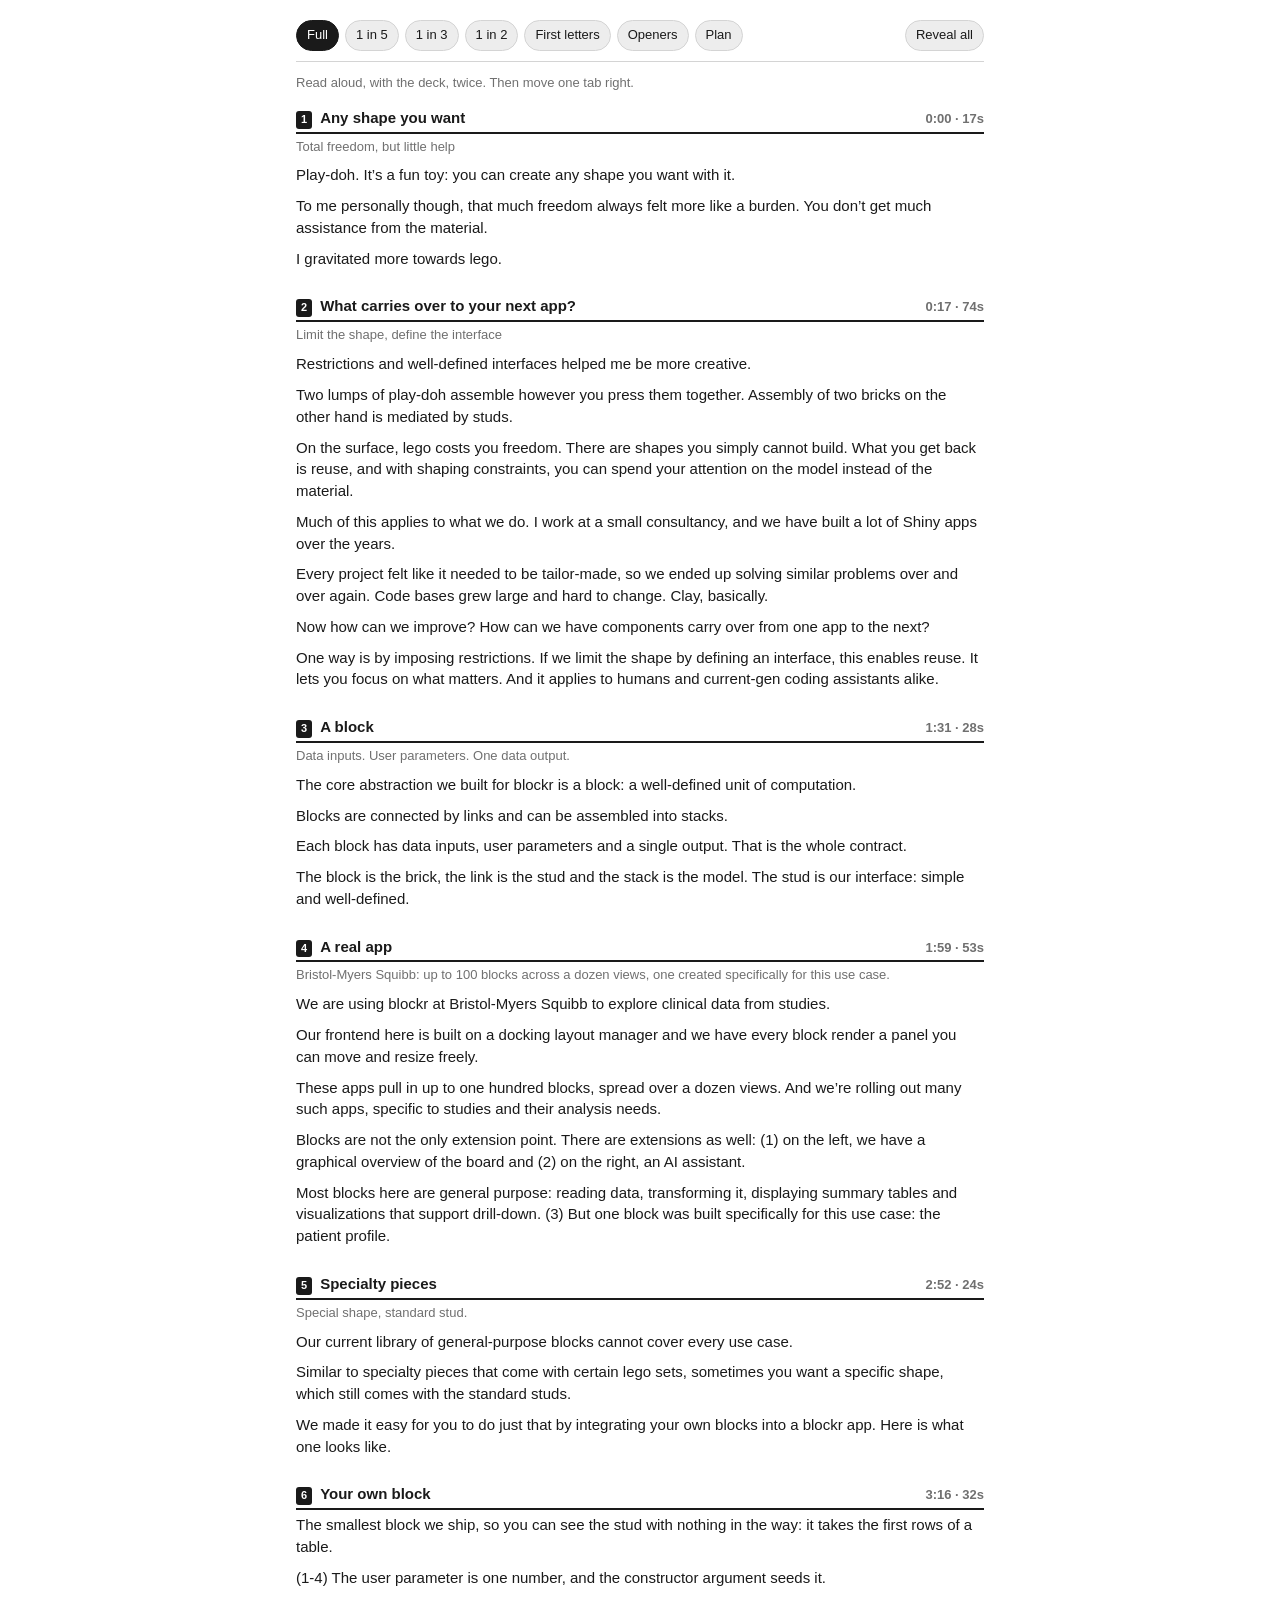
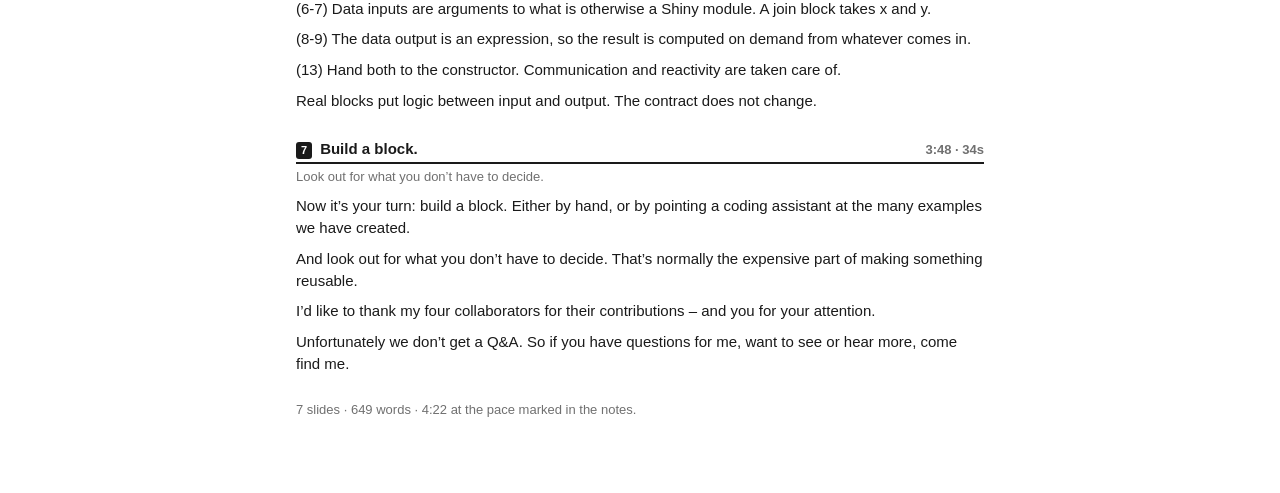
==== drill/index.html @ efa86bd3 "Move the code slide to the end and show the head block Feedback on the deck said the code came too e" ====
<!doctype html>
<html lang=en><head><meta charset=utf-8><meta name=viewport content='width=device-width, initial-scale=1'></head><body><title>Talk drill</title><style>
/* The deck's greys. Dark is a real palette, not an inversion: the blank
   underline and the muted labels drop contrast on the dark ground too. */
:root {
  --ink: #1a1a1a; --mute: #707070; --line: #d4d4d4; --paper: #fff;
  --tab: #ededed; --blank: #9a9a9a;
}
@media (prefers-color-scheme: dark) {
  :root:not([data-theme="light"]) {
    --ink: #e8e8e6; --mute: #9a9a9a; --line: #3a3b3f; --paper: #151618;
    --tab: #26272b; --blank: #6a6b70;
  }
}
:root[data-theme="dark"] {
  --ink: #e8e8e6; --mute: #9a9a9a; --line: #3a3b3f; --paper: #151618;
  --tab: #26272b; --blank: #6a6b70;
}
* { box-sizing: border-box; }
body {
  margin: 0; background: var(--paper); color: var(--ink);
  font-family: "Source Sans 3", "Source Sans Pro", "Helvetica Neue", Arial, sans-serif;
  font-size: 15px; line-height: 1.45;
}
nav.tabs button:focus-visible { outline: 2px solid var(--ink); outline-offset: 2px; }
@media (prefers-reduced-motion: no-preference) { nav.tabs button { transition: background .12s; } }
.wrap { max-width: 720px; margin: 0 auto; padding: 12px 16px 60px; }
nav.tabs {
  position: sticky; top: 0; background: var(--paper); z-index: 2;
  display: flex; flex-wrap: wrap; gap: 6px; padding: 8px 0 10px;
  border-bottom: 1px solid var(--line); margin-bottom: 12px;
}
nav.tabs button {
  font: inherit; font-size: 13px; padding: 5px 10px; border-radius: 999px;
  border: 1px solid var(--line); background: var(--tab); color: var(--ink);
  cursor: pointer;
}
nav.tabs button.on { background: var(--ink); color: var(--paper); border-color: var(--ink); }
nav.tabs .sp { flex: 1; }
.level { display: none; }
.level.on { display: block; }
.hint { color: var(--mute); font-size: 13px; margin: 0 0 14px; }
.slide { margin: 0 0 26px; }
.head {
  display: flex; align-items: baseline; gap: 8px;
  border-bottom: 2px solid var(--ink); padding-bottom: 3px; margin-bottom: 4px;
}
.num {
  font-size: 11px; font-weight: 700; color: var(--paper); background: var(--ink);
  border-radius: 3px; padding: 1px 5px;
}
.title { font-weight: 700; flex: 1; }
.time { font-size: 13px; font-weight: 700; color: var(--mute); white-space: nowrap; }
.screen { font-size: 13px; color: var(--mute); margin-bottom: 8px; }
.notes p { margin: 0 0 9px; }
.b {
  color: transparent; border-bottom: 1px solid var(--blank);
  cursor: pointer; user-select: none;
}
.b.on, .reveal .b { color: inherit; border-bottom-color: transparent; }
.w { white-space: nowrap; }
/* First letters: the rest of the word is gone, not blanked, so the sheet is
   letters and punctuation only. Tapping the letter brings the word back. */
.w { cursor: pointer; }
.r { display: none; border: 0; }
.r.on, .reveal .r { display: inline; }
ol.op { margin: 0; padding-left: 26px; columns: 2; column-gap: 24px; }
ol.op li { break-inside: avoid; padding: 1px 0; }
.plan h1 { font-size: 20px; margin: 0 0 8px; }
.plan h2 { font-size: 16px; margin: 20px 0 6px; }
.plan h3 { font-size: 15px; margin: 14px 0 4px; }
.plan ul { padding-left: 22px; margin: 4px 0 8px; }
.plan li { margin: 2px 0; }
.plan code { font-family: "Source Code Pro", monospace; font-size: 0.92em; }
@media print {
  @page { size: A4; margin: 14mm; }
  :root { --ink: #111; --mute: #666; --line: #ccc; --paper: #fff; --blank: #777; }
  body { font-size: 11pt; }
  .wrap { max-width: none; padding: 0; }
  nav.tabs { display: none; }
  .level { display: block; page-break-before: always; }
  .level:first-of-type { page-break-before: auto; }
  .level > h1 { font-size: 14pt; margin: 0 0 6pt; }
  .b.on { color: transparent; border-bottom-color: var(--blank); }
  .r.on { display: none; }
  .slide { page-break-inside: avoid; }
}
@media screen { .level > h1 { display: none; } }
</style><div class=wrap><nav class=tabs><button data-level=full>Full</button><button data-level=fade5>1 in 5</button><button data-level=fade3>1 in 3</button><button data-level=fade2>1 in 2</button><button data-level=letters>First letters</button><button data-level=openers>Openers</button><button data-level=plan>Plan</button><span class=sp></span><button id=reveal title='Show every blank'>Reveal all</button></nav>
<div class=level id=lv-full><h1>Full</h1>
<p class=hint>Read aloud, with the deck, twice. Then move one tab right.</p>
<section class=slide><div class=head><span class=num>1</span><span class=title>Any shape you want</span><span class=time>0:00 · 17s</span></div><div class=screen>Total freedom, but little help</div><div class=notes><p>Play-doh. It’s a fun toy: you can create any shape you want with it.</p><p>To me personally though, that much freedom always felt more like a burden. You don’t get much assistance from the material.</p><p>I gravitated more towards lego.</p></div></section>
<section class=slide><div class=head><span class=num>2</span><span class=title>What carries over to your next app?</span><span class=time>0:17 · 74s</span></div><div class=screen>Limit the shape, define the interface</div><div class=notes><p>Restrictions and well-defined interfaces helped me be more creative.</p><p>Two lumps of play-doh assemble however you press them together. Assembly of two bricks on the other hand is mediated by studs.</p><p>On the surface, lego costs you freedom. There are shapes you simply cannot build. What you get back is reuse, and with shaping constraints, you can spend your attention on the model instead of the material.</p><p>Much of this applies to what we do. I work at a small consultancy, and we have built a lot of Shiny apps over the years.</p><p>Every project felt like it needed to be tailor-made, so we ended up solving similar problems over and over again. Code bases grew large and hard to change. Clay, basically.</p><p>Now how can we improve? How can we have components carry over from one app to the next?</p><p>One way is by imposing restrictions. If we limit the shape by defining an interface, this enables reuse. It lets you focus on what matters. And it applies to humans and current-gen coding assistants alike.</p></div></section>
<section class=slide><div class=head><span class=num>3</span><span class=title>A block</span><span class=time>1:31 · 28s</span></div><div class=screen>Data inputs. User parameters. One data output.</div><div class=notes><p>The core abstraction we built for blockr is a block: a well-defined unit of computation.</p><p>Blocks are connected by links and can be assembled into stacks.</p><p>Each block has data inputs, user parameters and a single output. That is the whole contract.</p><p>The block is the brick, the link is the stud and the stack is the model. The stud is our interface: simple and well-defined.</p></div></section>
<section class=slide><div class=head><span class=num>4</span><span class=title>A real app</span><span class=time>1:59 · 53s</span></div><div class=screen>Bristol-Myers Squibb: up to 100 blocks across a dozen views, one created specifically for this use case.</div><div class=notes><p>We are using blockr at Bristol-Myers Squibb to explore clinical data from studies.</p><p>Our frontend here is built on a docking layout manager and we have every block render a panel you can move and resize freely.</p><p>These apps pull in up to one hundred blocks, spread over a dozen views. And we’re rolling out many such apps, specific to studies and their analysis needs.</p><p>Blocks are not the only extension point. There are extensions as well: (1) on the left, we have a graphical overview of the board and (2) on the right, an AI assistant.</p><p>Most blocks here are general purpose: reading data, transforming it, displaying summary tables and visualizations that support drill-down. (3) But one block was built specifically for this use case: the patient profile.</p></div></section>
<section class=slide><div class=head><span class=num>5</span><span class=title>Specialty pieces</span><span class=time>2:52 · 24s</span></div><div class=screen>Special shape, standard stud.</div><div class=notes><p>Our current library of general-purpose blocks cannot cover every use case.</p><p>Similar to specialty pieces that come with certain lego sets, sometimes you want a specific shape, which still comes with the standard studs.</p><p>We made it easy for you to do just that by integrating your own blocks into a blockr app. Here is what one looks like.</p></div></section>
<section class=slide><div class=head><span class=num>6</span><span class=title>Your own block</span><span class=time>3:16 · 32s</span></div><div class=notes><p>The smallest block we ship, so you can see the stud with nothing in the way: it takes the first rows of a table.</p><p>(1-4) The user parameter is one number, and the constructor argument seeds it.</p><p>(6-7) Data inputs are arguments to what is otherwise a Shiny module. A join block takes x and y.</p><p>(8-9) The data output is an expression, so the result is computed on demand from whatever comes in.</p><p>(13) Hand both to the constructor. Communication and reactivity are taken care of.</p><p>Real blocks put logic between input and output. The contract does not change.</p></div></section>
<section class=slide><div class=head><span class=num>7</span><span class=title>Build a block.</span><span class=time>3:48 · 34s</span></div><div class=screen>Look out for what you don’t have to decide.</div><div class=notes><p>Now it’s your turn: build a block. Either by hand, or by pointing a coding assistant at the many examples we have created.</p><p>And look out for what you don’t have to decide. That’s normally the expensive part of making something reusable.</p><p>I’d like to thank my four collaborators for their contributions – and you for your attention.</p><p>Unfortunately we don’t get a Q&amp;A. So if you have questions for me, want to see or hear more, come find me.</p></div></section>
</div>
<div class=level id=lv-fade5><h1>1 in 5</h1>
<p class=hint>Say the paragraph; tap a blank only if you are stuck.</p>
<section class=slide><div class=head><span class=num>1</span><span class=title>Any shape you want</span><span class=time>0:00 · 17s</span></div><div class=screen>Total freedom, but little help</div><div class=notes><p>Play-doh. It’s a fun <span class=b>toy</span>: you can create any <span class=b>shape</span> you want with it.</p><p>To me personally though, <span class=b>that</span> much freedom always felt <span class=b>more</span> like a burden. You <span class=b>don’t</span> get much assistance from <span class=b>the</span> material.</p><p>I gravitated more towards <span class=b>lego</span>.</p></div></section>
<section class=slide><div class=head><span class=num>2</span><span class=title>What carries over to your next app?</span><span class=time>0:17 · 74s</span></div><div class=screen>Limit the shape, define the interface</div><div class=notes><p>Restrictions and well-defined interfaces <span class=b>helped</span> me be more creative.</p><p>Two lumps of play-doh <span class=b>assemble</span> however you press them <span class=b>together</span>. Assembly of two bricks <span class=b>on</span> the other hand is <span class=b>mediated</span> by studs.</p><p>On the surface, lego <span class=b>costs</span> you freedom. There are <span class=b>shapes</span> you simply cannot build. <span class=b>What</span> you get back is <span class=b>reuse</span>, and with shaping constraints, <span class=b>you</span> can spend your attention <span class=b>on</span> the model instead of <span class=b>the</span> material.</p><p>Much of this applies <span class=b>to</span> what we do. I <span class=b>work</span> at a small consultancy, <span class=b>and</span> we have built a <span class=b>lot</span> of Shiny apps over <span class=b>the</span> years.</p><p>Every project felt like <span class=b>it</span> needed to be tailor-made, <span class=b>so</span> we ended up solving <span class=b>similar</span> problems over and over <span class=b>again</span>. Code bases grew large <span class=b>and</span> hard to change. Clay, <span class=b>basically</span>.</p><p>Now how can we <span class=b>improve</span>? How can we have <span class=b>components</span> carry over from one <span class=b>app</span> to the next?</p><p>One way is by <span class=b>imposing</span> restrictions. If we limit <span class=b>the</span> shape by defining an <span class=b>interface</span>, this enables reuse. It <span class=b>lets</span> you focus on what <span class=b>matters</span>. And it applies to <span class=b>humans</span> and current-gen coding assistants <span class=b>alike</span>.</p></div></section>
<section class=slide><div class=head><span class=num>3</span><span class=title>A block</span><span class=time>1:31 · 28s</span></div><div class=screen>Data inputs. User parameters. One data output.</div><div class=notes><p>The core abstraction we <span class=b>built</span> for blockr is a <span class=b>block</span>: a well-defined unit of <span class=b>computation</span>.</p><p>Blocks are connected by <span class=b>links</span> and can be assembled <span class=b>into</span> stacks.</p><p>Each block has data <span class=b>inputs</span>, user parameters and a <span class=b>single</span> output. That is the <span class=b>whole</span> contract.</p><p>The block is the <span class=b>brick</span>, the link is the <span class=b>stud</span> and the stack is <span class=b>the</span> model. The stud is <span class=b>our</span> interface: simple and well-defined.</p></div></section>
<section class=slide><div class=head><span class=num>4</span><span class=title>A real app</span><span class=time>1:59 · 53s</span></div><div class=screen>Bristol-Myers Squibb: up to 100 blocks across a dozen views, one created specifically for this use case.</div><div class=notes><p>We are using blockr <span class=b>at</span> Bristol-Myers Squibb to explore <span class=b>clinical</span> data from studies.</p><p>Our frontend here is <span class=b>built</span> on a docking layout <span class=b>manager</span> and we have every <span class=b>block</span> render a panel you <span class=b>can</span> move and resize freely.</p><p>These apps pull in <span class=b>up</span> to one hundred blocks, <span class=b>spread</span> over a dozen views. <span class=b>And</span> we’re rolling out many <span class=b>such</span> apps, specific to studies <span class=b>and</span> their analysis needs.</p><p>Blocks are not the <span class=b>only</span> extension point. There are <span class=b>extensions</span> as well: (1) on the <span class=b>left</span>, we have a graphical <span class=b>overview</span> of the board and (2) <span class=b>on</span> the right, an AI <span class=b>assistant</span>.</p><p>Most blocks here are <span class=b>general</span> purpose: reading data, transforming <span class=b>it</span>, displaying summary tables and <span class=b>visualizations</span> that support drill-down. (3) But <span class=b>one</span> block was built specifically <span class=b>for</span> this use case: the <span class=b>patient</span> profile.</p></div></section>
<section class=slide><div class=head><span class=num>5</span><span class=title>Specialty pieces</span><span class=time>2:52 · 24s</span></div><div class=screen>Special shape, standard stud.</div><div class=notes><p>Our current library of <span class=b>general-purpose</span> blocks cannot cover every <span class=b>use</span> case.</p><p>Similar to specialty pieces <span class=b>that</span> come with certain lego <span class=b>sets</span>, sometimes you want a <span class=b>specific</span> shape, which still comes <span class=b>with</span> the standard studs.</p><p>We made it easy <span class=b>for</span> you to do just <span class=b>that</span> by integrating your own <span class=b>blocks</span> into a blockr app. <span class=b>Here</span> is what one looks <span class=b>like</span>.</p></div></section>
<section class=slide><div class=head><span class=num>6</span><span class=title>Your own block</span><span class=time>3:16 · 32s</span></div><div class=notes><p>The smallest block we <span class=b>ship</span>, so you can see <span class=b>the</span> stud with nothing in <span class=b>the</span> way: it takes the <span class=b>first</span> rows of a table.</p><p>(1-4) The user parameter is <span class=b>one</span> number, and the constructor <span class=b>argument</span> seeds it.</p><p>(6-7) Data inputs are arguments <span class=b>to</span> what is otherwise a <span class=b>Shiny</span> module. A join block <span class=b>takes</span> x and y.</p><p>(8-9) The data output is <span class=b>an</span> expression, so the result <span class=b>is</span> computed on demand from <span class=b>whatever</span> comes in.</p><p>(13) Hand both to the <span class=b>constructor</span>. Communication and reactivity are <span class=b>taken</span> care of.</p><p>Real blocks put logic <span class=b>between</span> input and output. The <span class=b>contract</span> does not change.</p></div></section>
<section class=slide><div class=head><span class=num>7</span><span class=title>Build a block.</span><span class=time>3:48 · 34s</span></div><div class=screen>Look out for what you don’t have to decide.</div><div class=notes><p>Now it’s your turn: <span class=b>build</span> a block. Either by <span class=b>hand</span>, or by pointing a <span class=b>coding</span> assistant at the many <span class=b>examples</span> we have created.</p><p>And look out for <span class=b>what</span> you don’t have to <span class=b>decide</span>. That’s normally the expensive <span class=b>part</span> of making something reusable.</p><p>I’d like to thank <span class=b>my</span> four collaborators for their <span class=b>contributions</span> – and you for your <span class=b>attention</span>.</p><p>Unfortunately we don’t get <span class=b>a</span> Q&amp;A. So if you <span class=b>have</span> questions for me, want <span class=b>to</span> see or hear more, <span class=b>come</span> find me.</p></div></section>
</div>
<div class=level id=lv-fade3><h1>1 in 3</h1>
<p class=hint>Same. Two clean passes in a row before moving on.</p>
<section class=slide><div class=head><span class=num>1</span><span class=title>Any shape you want</span><span class=time>0:00 · 17s</span></div><div class=screen>Total freedom, but little help</div><div class=notes><p>Play-doh. It’s <span class=b>a</span> fun toy: <span class=b>you</span> can create <span class=b>any</span> shape you <span class=b>want</span> with it.</p><p>To me <span class=b>personally</span> though, that <span class=b>much</span> freedom always <span class=b>felt</span> more like <span class=b>a</span> burden. You <span class=b>don’t</span> get much <span class=b>assistance</span> from the <span class=b>material</span>.</p><p>I gravitated <span class=b>more</span> towards lego.</p></div></section>
<section class=slide><div class=head><span class=num>2</span><span class=title>What carries over to your next app?</span><span class=time>0:17 · 74s</span></div><div class=screen>Limit the shape, define the interface</div><div class=notes><p>Restrictions and <span class=b>well-defined</span> interfaces helped <span class=b>me</span> be more <span class=b>creative</span>.</p><p>Two lumps <span class=b>of</span> play-doh assemble <span class=b>however</span> you press <span class=b>them</span> together. Assembly <span class=b>of</span> two bricks <span class=b>on</span> the other <span class=b>hand</span> is mediated <span class=b>by</span> studs.</p><p>On the <span class=b>surface</span>, lego costs <span class=b>you</span> freedom. There <span class=b>are</span> shapes you <span class=b>simply</span> cannot build. <span class=b>What</span> you get <span class=b>back</span> is reuse, <span class=b>and</span> with shaping <span class=b>constraints</span>, you can <span class=b>spend</span> your attention <span class=b>on</span> the model <span class=b>instead</span> of the <span class=b>material</span>.</p><p>Much of <span class=b>this</span> applies to <span class=b>what</span> we do. <span class=b>I</span> work at <span class=b>a</span> small consultancy, <span class=b>and</span> we have <span class=b>built</span> a lot <span class=b>of</span> Shiny apps <span class=b>over</span> the years.</p><p>Every project <span class=b>felt</span> like it <span class=b>needed</span> to be <span class=b>tailor-made</span>, so we <span class=b>ended</span> up solving <span class=b>similar</span> problems over <span class=b>and</span> over again. <span class=b>Code</span> bases grew <span class=b>large</span> and hard <span class=b>to</span> change. Clay, <span class=b>basically</span>.</p><p>Now how <span class=b>can</span> we improve? <span class=b>How</span> can we <span class=b>have</span> components carry <span class=b>over</span> from one <span class=b>app</span> to the <span class=b>next</span>?</p><p>One way <span class=b>is</span> by imposing <span class=b>restrictions</span>. If we <span class=b>limit</span> the shape <span class=b>by</span> defining an <span class=b>interface</span>, this enables <span class=b>reuse</span>. It lets <span class=b>you</span> focus on <span class=b>what</span> matters. And <span class=b>it</span> applies to <span class=b>humans</span> and current-gen <span class=b>coding</span> assistants alike.</p></div></section>
<section class=slide><div class=head><span class=num>3</span><span class=title>A block</span><span class=time>1:31 · 28s</span></div><div class=screen>Data inputs. User parameters. One data output.</div><div class=notes><p>The core <span class=b>abstraction</span> we built <span class=b>for</span> blockr is <span class=b>a</span> block: a <span class=b>well-defined</span> unit of <span class=b>computation</span>.</p><p>Blocks are <span class=b>connected</span> by links <span class=b>and</span> can be <span class=b>assembled</span> into stacks.</p><p>Each block <span class=b>has</span> data inputs, <span class=b>user</span> parameters and <span class=b>a</span> single output. <span class=b>That</span> is the <span class=b>whole</span> contract.</p><p>The block <span class=b>is</span> the brick, <span class=b>the</span> link is <span class=b>the</span> stud and <span class=b>the</span> stack is <span class=b>the</span> model. The <span class=b>stud</span> is our <span class=b>interface</span>: simple and <span class=b>well-defined</span>.</p></div></section>
<section class=slide><div class=head><span class=num>4</span><span class=title>A real app</span><span class=time>1:59 · 53s</span></div><div class=screen>Bristol-Myers Squibb: up to 100 blocks across a dozen views, one created specifically for this use case.</div><div class=notes><p>We are <span class=b>using</span> blockr at <span class=b>Bristol-Myers</span> Squibb to <span class=b>explore</span> clinical data <span class=b>from</span> studies.</p><p>Our frontend <span class=b>here</span> is built <span class=b>on</span> a docking <span class=b>layout</span> manager and <span class=b>we</span> have every <span class=b>block</span> render a <span class=b>panel</span> you can <span class=b>move</span> and resize <span class=b>freely</span>.</p><p>These apps <span class=b>pull</span> in up <span class=b>to</span> one hundred <span class=b>blocks</span>, spread over <span class=b>a</span> dozen views. <span class=b>And</span> we’re rolling <span class=b>out</span> many such <span class=b>apps</span>, specific to <span class=b>studies</span> and their <span class=b>analysis</span> needs.</p><p>Blocks are <span class=b>not</span> the only <span class=b>extension</span> point. There <span class=b>are</span> extensions as <span class=b>well</span>: (1) on the <span class=b>left</span>, we have <span class=b>a</span> graphical overview <span class=b>of</span> the board <span class=b>and</span> (2) on the <span class=b>right</span>, an AI <span class=b>assistant</span>.</p><p>Most blocks <span class=b>here</span> are general <span class=b>purpose</span>: reading data, <span class=b>transforming</span> it, displaying <span class=b>summary</span> tables and <span class=b>visualizations</span> that support <span class=b>drill-down</span>. (3) But one <span class=b>block</span> was built <span class=b>specifically</span> for this <span class=b>use</span> case: the <span class=b>patient</span> profile.</p></div></section>
<section class=slide><div class=head><span class=num>5</span><span class=title>Specialty pieces</span><span class=time>2:52 · 24s</span></div><div class=screen>Special shape, standard stud.</div><div class=notes><p>Our current <span class=b>library</span> of general-purpose <span class=b>blocks</span> cannot cover <span class=b>every</span> use case.</p><p>Similar to <span class=b>specialty</span> pieces that <span class=b>come</span> with certain <span class=b>lego</span> sets, sometimes <span class=b>you</span> want a <span class=b>specific</span> shape, which <span class=b>still</span> comes with <span class=b>the</span> standard studs.</p><p>We made <span class=b>it</span> easy for <span class=b>you</span> to do <span class=b>just</span> that by <span class=b>integrating</span> your own <span class=b>blocks</span> into a <span class=b>blockr</span> app. Here <span class=b>is</span> what one <span class=b>looks</span> like.</p></div></section>
<section class=slide><div class=head><span class=num>6</span><span class=title>Your own block</span><span class=time>3:16 · 32s</span></div><div class=notes><p>The smallest <span class=b>block</span> we ship, <span class=b>so</span> you can <span class=b>see</span> the stud <span class=b>with</span> nothing in <span class=b>the</span> way: it <span class=b>takes</span> the first <span class=b>rows</span> of a <span class=b>table</span>.</p><p>(1-4) The user <span class=b>parameter</span> is one <span class=b>number</span>, and the <span class=b>constructor</span> argument seeds <span class=b>it</span>.</p><p>(6-7) Data inputs <span class=b>are</span> arguments to <span class=b>what</span> is otherwise <span class=b>a</span> Shiny module. <span class=b>A</span> join block <span class=b>takes</span> x and <span class=b>y</span>.</p><p>(8-9) The data <span class=b>output</span> is an <span class=b>expression</span>, so the <span class=b>result</span> is computed <span class=b>on</span> demand from <span class=b>whatever</span> comes in.</p><p>(13) Hand both <span class=b>to</span> the constructor. <span class=b>Communication</span> and reactivity <span class=b>are</span> taken care <span class=b>of</span>.</p><p>Real blocks <span class=b>put</span> logic between <span class=b>input</span> and output. <span class=b>The</span> contract does <span class=b>not</span> change.</p></div></section>
<section class=slide><div class=head><span class=num>7</span><span class=title>Build a block.</span><span class=time>3:48 · 34s</span></div><div class=screen>Look out for what you don’t have to decide.</div><div class=notes><p>Now it’s <span class=b>your</span> turn: build <span class=b>a</span> block. Either <span class=b>by</span> hand, or <span class=b>by</span> pointing a <span class=b>coding</span> assistant at <span class=b>the</span> many examples <span class=b>we</span> have created.</p><p>And look <span class=b>out</span> for what <span class=b>you</span> don’t have <span class=b>to</span> decide. That’s <span class=b>normally</span> the expensive <span class=b>part</span> of making <span class=b>something</span> reusable.</p><p>I’d like <span class=b>to</span> thank my <span class=b>four</span> collaborators for <span class=b>their</span> contributions – and <span class=b>you</span> for your <span class=b>attention</span>.</p><p>Unfortunately we <span class=b>don’t</span> get a <span class=b>Q</span>&amp;A. So if <span class=b>you</span> have questions <span class=b>for</span> me, want <span class=b>to</span> see or <span class=b>hear</span> more, come <span class=b>find</span> me.</p></div></section>
</div>
<div class=level id=lv-fade2><h1>1 in 2</h1>
<p class=hint>Same. If you miss more than one word per slide, go back a tab.</p>
<section class=slide><div class=head><span class=num>1</span><span class=title>Any shape you want</span><span class=time>0:00 · 17s</span></div><div class=screen>Total freedom, but little help</div><div class=notes><p>Play-doh. <span class=b>It’s</span> a <span class=b>fun</span> toy: <span class=b>you</span> can <span class=b>create</span> any <span class=b>shape</span> you <span class=b>want</span> with <span class=b>it</span>.</p><p>To <span class=b>me</span> personally <span class=b>though</span>, that <span class=b>much</span> freedom <span class=b>always</span> felt <span class=b>more</span> like <span class=b>a</span> burden. <span class=b>You</span> don’t <span class=b>get</span> much <span class=b>assistance</span> from <span class=b>the</span> material.</p><p>I <span class=b>gravitated</span> more <span class=b>towards</span> lego.</p></div></section>
<section class=slide><div class=head><span class=num>2</span><span class=title>What carries over to your next app?</span><span class=time>0:17 · 74s</span></div><div class=screen>Limit the shape, define the interface</div><div class=notes><p>Restrictions <span class=b>and</span> well-defined <span class=b>interfaces</span> helped <span class=b>me</span> be <span class=b>more</span> creative.</p><p>Two <span class=b>lumps</span> of <span class=b>play-doh</span> assemble <span class=b>however</span> you <span class=b>press</span> them <span class=b>together</span>. Assembly <span class=b>of</span> two <span class=b>bricks</span> on <span class=b>the</span> other <span class=b>hand</span> is <span class=b>mediated</span> by <span class=b>studs</span>.</p><p>On <span class=b>the</span> surface, <span class=b>lego</span> costs <span class=b>you</span> freedom. <span class=b>There</span> are <span class=b>shapes</span> you <span class=b>simply</span> cannot <span class=b>build</span>. What <span class=b>you</span> get <span class=b>back</span> is <span class=b>reuse</span>, and <span class=b>with</span> shaping <span class=b>constraints</span>, you <span class=b>can</span> spend <span class=b>your</span> attention <span class=b>on</span> the <span class=b>model</span> instead <span class=b>of</span> the <span class=b>material</span>.</p><p>Much <span class=b>of</span> this <span class=b>applies</span> to <span class=b>what</span> we <span class=b>do</span>. I <span class=b>work</span> at <span class=b>a</span> small <span class=b>consultancy</span>, and <span class=b>we</span> have <span class=b>built</span> a <span class=b>lot</span> of <span class=b>Shiny</span> apps <span class=b>over</span> the <span class=b>years</span>.</p><p>Every <span class=b>project</span> felt <span class=b>like</span> it <span class=b>needed</span> to <span class=b>be</span> tailor-made, <span class=b>so</span> we <span class=b>ended</span> up <span class=b>solving</span> similar <span class=b>problems</span> over <span class=b>and</span> over <span class=b>again</span>. Code <span class=b>bases</span> grew <span class=b>large</span> and <span class=b>hard</span> to <span class=b>change</span>. Clay, <span class=b>basically</span>.</p><p>Now <span class=b>how</span> can <span class=b>we</span> improve? <span class=b>How</span> can <span class=b>we</span> have <span class=b>components</span> carry <span class=b>over</span> from <span class=b>one</span> app <span class=b>to</span> the <span class=b>next</span>?</p><p>One <span class=b>way</span> is <span class=b>by</span> imposing <span class=b>restrictions</span>. If <span class=b>we</span> limit <span class=b>the</span> shape <span class=b>by</span> defining <span class=b>an</span> interface, <span class=b>this</span> enables <span class=b>reuse</span>. It <span class=b>lets</span> you <span class=b>focus</span> on <span class=b>what</span> matters. <span class=b>And</span> it <span class=b>applies</span> to <span class=b>humans</span> and <span class=b>current-gen</span> coding <span class=b>assistants</span> alike.</p></div></section>
<section class=slide><div class=head><span class=num>3</span><span class=title>A block</span><span class=time>1:31 · 28s</span></div><div class=screen>Data inputs. User parameters. One data output.</div><div class=notes><p>The <span class=b>core</span> abstraction <span class=b>we</span> built <span class=b>for</span> blockr <span class=b>is</span> a <span class=b>block</span>: a <span class=b>well-defined</span> unit <span class=b>of</span> computation.</p><p>Blocks <span class=b>are</span> connected <span class=b>by</span> links <span class=b>and</span> can <span class=b>be</span> assembled <span class=b>into</span> stacks.</p><p>Each <span class=b>block</span> has <span class=b>data</span> inputs, <span class=b>user</span> parameters <span class=b>and</span> a <span class=b>single</span> output. <span class=b>That</span> is <span class=b>the</span> whole <span class=b>contract</span>.</p><p>The <span class=b>block</span> is <span class=b>the</span> brick, <span class=b>the</span> link <span class=b>is</span> the <span class=b>stud</span> and <span class=b>the</span> stack <span class=b>is</span> the <span class=b>model</span>. The <span class=b>stud</span> is <span class=b>our</span> interface: <span class=b>simple</span> and <span class=b>well-defined</span>.</p></div></section>
<section class=slide><div class=head><span class=num>4</span><span class=title>A real app</span><span class=time>1:59 · 53s</span></div><div class=screen>Bristol-Myers Squibb: up to 100 blocks across a dozen views, one created specifically for this use case.</div><div class=notes><p>We <span class=b>are</span> using <span class=b>blockr</span> at <span class=b>Bristol-Myers</span> Squibb <span class=b>to</span> explore <span class=b>clinical</span> data <span class=b>from</span> studies.</p><p>Our <span class=b>frontend</span> here <span class=b>is</span> built <span class=b>on</span> a <span class=b>docking</span> layout <span class=b>manager</span> and <span class=b>we</span> have <span class=b>every</span> block <span class=b>render</span> a <span class=b>panel</span> you <span class=b>can</span> move <span class=b>and</span> resize <span class=b>freely</span>.</p><p>These <span class=b>apps</span> pull <span class=b>in</span> up <span class=b>to</span> one <span class=b>hundred</span> blocks, <span class=b>spread</span> over <span class=b>a</span> dozen <span class=b>views</span>. And <span class=b>we’re</span> rolling <span class=b>out</span> many <span class=b>such</span> apps, <span class=b>specific</span> to <span class=b>studies</span> and <span class=b>their</span> analysis <span class=b>needs</span>.</p><p>Blocks <span class=b>are</span> not <span class=b>the</span> only <span class=b>extension</span> point. <span class=b>There</span> are <span class=b>extensions</span> as <span class=b>well</span>: (1) on <span class=b>the</span> left, <span class=b>we</span> have <span class=b>a</span> graphical <span class=b>overview</span> of <span class=b>the</span> board <span class=b>and</span> (2) on <span class=b>the</span> right, <span class=b>an</span> AI <span class=b>assistant</span>.</p><p>Most <span class=b>blocks</span> here <span class=b>are</span> general <span class=b>purpose</span>: reading <span class=b>data</span>, transforming <span class=b>it</span>, displaying <span class=b>summary</span> tables <span class=b>and</span> visualizations <span class=b>that</span> support <span class=b>drill-down</span>. (3) But <span class=b>one</span> block <span class=b>was</span> built <span class=b>specifically</span> for <span class=b>this</span> use <span class=b>case</span>: the <span class=b>patient</span> profile.</p></div></section>
<section class=slide><div class=head><span class=num>5</span><span class=title>Specialty pieces</span><span class=time>2:52 · 24s</span></div><div class=screen>Special shape, standard stud.</div><div class=notes><p>Our <span class=b>current</span> library <span class=b>of</span> general-purpose <span class=b>blocks</span> cannot <span class=b>cover</span> every <span class=b>use</span> case.</p><p>Similar <span class=b>to</span> specialty <span class=b>pieces</span> that <span class=b>come</span> with <span class=b>certain</span> lego <span class=b>sets</span>, sometimes <span class=b>you</span> want <span class=b>a</span> specific <span class=b>shape</span>, which <span class=b>still</span> comes <span class=b>with</span> the <span class=b>standard</span> studs.</p><p>We <span class=b>made</span> it <span class=b>easy</span> for <span class=b>you</span> to <span class=b>do</span> just <span class=b>that</span> by <span class=b>integrating</span> your <span class=b>own</span> blocks <span class=b>into</span> a <span class=b>blockr</span> app. <span class=b>Here</span> is <span class=b>what</span> one <span class=b>looks</span> like.</p></div></section>
<section class=slide><div class=head><span class=num>6</span><span class=title>Your own block</span><span class=time>3:16 · 32s</span></div><div class=notes><p>The <span class=b>smallest</span> block <span class=b>we</span> ship, <span class=b>so</span> you <span class=b>can</span> see <span class=b>the</span> stud <span class=b>with</span> nothing <span class=b>in</span> the <span class=b>way</span>: it <span class=b>takes</span> the <span class=b>first</span> rows <span class=b>of</span> a <span class=b>table</span>.</p><p>(1-4) The <span class=b>user</span> parameter <span class=b>is</span> one <span class=b>number</span>, and <span class=b>the</span> constructor <span class=b>argument</span> seeds <span class=b>it</span>.</p><p>(6-7) Data <span class=b>inputs</span> are <span class=b>arguments</span> to <span class=b>what</span> is <span class=b>otherwise</span> a <span class=b>Shiny</span> module. <span class=b>A</span> join <span class=b>block</span> takes <span class=b>x</span> and <span class=b>y</span>.</p><p>(8-9) The <span class=b>data</span> output <span class=b>is</span> an <span class=b>expression</span>, so <span class=b>the</span> result <span class=b>is</span> computed <span class=b>on</span> demand <span class=b>from</span> whatever <span class=b>comes</span> in.</p><p>(13) Hand <span class=b>both</span> to <span class=b>the</span> constructor. <span class=b>Communication</span> and <span class=b>reactivity</span> are <span class=b>taken</span> care <span class=b>of</span>.</p><p>Real <span class=b>blocks</span> put <span class=b>logic</span> between <span class=b>input</span> and <span class=b>output</span>. The <span class=b>contract</span> does <span class=b>not</span> change.</p></div></section>
<section class=slide><div class=head><span class=num>7</span><span class=title>Build a block.</span><span class=time>3:48 · 34s</span></div><div class=screen>Look out for what you don’t have to decide.</div><div class=notes><p>Now <span class=b>it’s</span> your <span class=b>turn</span>: build <span class=b>a</span> block. <span class=b>Either</span> by <span class=b>hand</span>, or <span class=b>by</span> pointing <span class=b>a</span> coding <span class=b>assistant</span> at <span class=b>the</span> many <span class=b>examples</span> we <span class=b>have</span> created.</p><p>And <span class=b>look</span> out <span class=b>for</span> what <span class=b>you</span> don’t <span class=b>have</span> to <span class=b>decide</span>. That’s <span class=b>normally</span> the <span class=b>expensive</span> part <span class=b>of</span> making <span class=b>something</span> reusable.</p><p>I’d <span class=b>like</span> to <span class=b>thank</span> my <span class=b>four</span> collaborators <span class=b>for</span> their <span class=b>contributions</span> – and <span class=b>you</span> for <span class=b>your</span> attention.</p><p>Unfortunately <span class=b>we</span> don’t <span class=b>get</span> a <span class=b>Q</span>&amp;A. So <span class=b>if</span> you <span class=b>have</span> questions <span class=b>for</span> me, <span class=b>want</span> to <span class=b>see</span> or <span class=b>hear</span> more, <span class=b>come</span> find <span class=b>me</span>.</p></div></section>
</div>
<div class=level id=lv-letters><h1>First letters</h1>
<p class=hint>The cue sheet. Recite from the letters, then cover them and recite from nothing.</p>
<section class=slide><div class=head><span class=num>1</span><span class=title>Any shape you want</span><span class=time>0:00 · 17s</span></div><div class=screen>Total freedom, but little help</div><div class=notes><p><span class=w>P<span class='b r'>lay-doh</span></span>. <span class=w>I<span class='b r'>t’s</span></span> <span class=w>a<span class='b r'></span></span> <span class=w>f<span class='b r'>un</span></span> <span class=w>t<span class='b r'>oy</span></span>: <span class=w>y<span class='b r'>ou</span></span> <span class=w>c<span class='b r'>an</span></span> <span class=w>c<span class='b r'>reate</span></span> <span class=w>a<span class='b r'>ny</span></span> <span class=w>s<span class='b r'>hape</span></span> <span class=w>y<span class='b r'>ou</span></span> <span class=w>w<span class='b r'>ant</span></span> <span class=w>w<span class='b r'>ith</span></span> <span class=w>i<span class='b r'>t</span></span>.</p><p><span class=w>T<span class='b r'>o</span></span> <span class=w>m<span class='b r'>e</span></span> <span class=w>p<span class='b r'>ersonally</span></span> <span class=w>t<span class='b r'>hough</span></span>, <span class=w>t<span class='b r'>hat</span></span> <span class=w>m<span class='b r'>uch</span></span> <span class=w>f<span class='b r'>reedom</span></span> <span class=w>a<span class='b r'>lways</span></span> <span class=w>f<span class='b r'>elt</span></span> <span class=w>m<span class='b r'>ore</span></span> <span class=w>l<span class='b r'>ike</span></span> <span class=w>a<span class='b r'></span></span> <span class=w>b<span class='b r'>urden</span></span>. <span class=w>Y<span class='b r'>ou</span></span> <span class=w>d<span class='b r'>on’t</span></span> <span class=w>g<span class='b r'>et</span></span> <span class=w>m<span class='b r'>uch</span></span> <span class=w>a<span class='b r'>ssistance</span></span> <span class=w>f<span class='b r'>rom</span></span> <span class=w>t<span class='b r'>he</span></span> <span class=w>m<span class='b r'>aterial</span></span>.</p><p><span class=w>I<span class='b r'></span></span> <span class=w>g<span class='b r'>ravitated</span></span> <span class=w>m<span class='b r'>ore</span></span> <span class=w>t<span class='b r'>owards</span></span> <span class=w>l<span class='b r'>ego</span></span>.</p></div></section>
<section class=slide><div class=head><span class=num>2</span><span class=title>What carries over to your next app?</span><span class=time>0:17 · 74s</span></div><div class=screen>Limit the shape, define the interface</div><div class=notes><p><span class=w>R<span class='b r'>estrictions</span></span> <span class=w>a<span class='b r'>nd</span></span> <span class=w>w<span class='b r'>ell-defined</span></span> <span class=w>i<span class='b r'>nterfaces</span></span> <span class=w>h<span class='b r'>elped</span></span> <span class=w>m<span class='b r'>e</span></span> <span class=w>b<span class='b r'>e</span></span> <span class=w>m<span class='b r'>ore</span></span> <span class=w>c<span class='b r'>reative</span></span>.</p><p><span class=w>T<span class='b r'>wo</span></span> <span class=w>l<span class='b r'>umps</span></span> <span class=w>o<span class='b r'>f</span></span> <span class=w>p<span class='b r'>lay-doh</span></span> <span class=w>a<span class='b r'>ssemble</span></span> <span class=w>h<span class='b r'>owever</span></span> <span class=w>y<span class='b r'>ou</span></span> <span class=w>p<span class='b r'>ress</span></span> <span class=w>t<span class='b r'>hem</span></span> <span class=w>t<span class='b r'>ogether</span></span>. <span class=w>A<span class='b r'>ssembly</span></span> <span class=w>o<span class='b r'>f</span></span> <span class=w>t<span class='b r'>wo</span></span> <span class=w>b<span class='b r'>ricks</span></span> <span class=w>o<span class='b r'>n</span></span> <span class=w>t<span class='b r'>he</span></span> <span class=w>o<span class='b r'>ther</span></span> <span class=w>h<span class='b r'>and</span></span> <span class=w>i<span class='b r'>s</span></span> <span class=w>m<span class='b r'>ediated</span></span> <span class=w>b<span class='b r'>y</span></span> <span class=w>s<span class='b r'>tuds</span></span>.</p><p><span class=w>O<span class='b r'>n</span></span> <span class=w>t<span class='b r'>he</span></span> <span class=w>s<span class='b r'>urface</span></span>, <span class=w>l<span class='b r'>ego</span></span> <span class=w>c<span class='b r'>osts</span></span> <span class=w>y<span class='b r'>ou</span></span> <span class=w>f<span class='b r'>reedom</span></span>. <span class=w>T<span class='b r'>here</span></span> <span class=w>a<span class='b r'>re</span></span> <span class=w>s<span class='b r'>hapes</span></span> <span class=w>y<span class='b r'>ou</span></span> <span class=w>s<span class='b r'>imply</span></span> <span class=w>c<span class='b r'>annot</span></span> <span class=w>b<span class='b r'>uild</span></span>. <span class=w>W<span class='b r'>hat</span></span> <span class=w>y<span class='b r'>ou</span></span> <span class=w>g<span class='b r'>et</span></span> <span class=w>b<span class='b r'>ack</span></span> <span class=w>i<span class='b r'>s</span></span> <span class=w>r<span class='b r'>euse</span></span>, <span class=w>a<span class='b r'>nd</span></span> <span class=w>w<span class='b r'>ith</span></span> <span class=w>s<span class='b r'>haping</span></span> <span class=w>c<span class='b r'>onstraints</span></span>, <span class=w>y<span class='b r'>ou</span></span> <span class=w>c<span class='b r'>an</span></span> <span class=w>s<span class='b r'>pend</span></span> <span class=w>y<span class='b r'>our</span></span> <span class=w>a<span class='b r'>ttention</span></span> <span class=w>o<span class='b r'>n</span></span> <span class=w>t<span class='b r'>he</span></span> <span class=w>m<span class='b r'>odel</span></span> <span class=w>i<span class='b r'>nstead</span></span> <span class=w>o<span class='b r'>f</span></span> <span class=w>t<span class='b r'>he</span></span> <span class=w>m<span class='b r'>aterial</span></span>.</p><p><span class=w>M<span class='b r'>uch</span></span> <span class=w>o<span class='b r'>f</span></span> <span class=w>t<span class='b r'>his</span></span> <span class=w>a<span class='b r'>pplies</span></span> <span class=w>t<span class='b r'>o</span></span> <span class=w>w<span class='b r'>hat</span></span> <span class=w>w<span class='b r'>e</span></span> <span class=w>d<span class='b r'>o</span></span>. <span class=w>I<span class='b r'></span></span> <span class=w>w<span class='b r'>ork</span></span> <span class=w>a<span class='b r'>t</span></span> <span class=w>a<span class='b r'></span></span> <span class=w>s<span class='b r'>mall</span></span> <span class=w>c<span class='b r'>onsultancy</span></span>, <span class=w>a<span class='b r'>nd</span></span> <span class=w>w<span class='b r'>e</span></span> <span class=w>h<span class='b r'>ave</span></span> <span class=w>b<span class='b r'>uilt</span></span> <span class=w>a<span class='b r'></span></span> <span class=w>l<span class='b r'>ot</span></span> <span class=w>o<span class='b r'>f</span></span> <span class=w>S<span class='b r'>hiny</span></span> <span class=w>a<span class='b r'>pps</span></span> <span class=w>o<span class='b r'>ver</span></span> <span class=w>t<span class='b r'>he</span></span> <span class=w>y<span class='b r'>ears</span></span>.</p><p><span class=w>E<span class='b r'>very</span></span> <span class=w>p<span class='b r'>roject</span></span> <span class=w>f<span class='b r'>elt</span></span> <span class=w>l<span class='b r'>ike</span></span> <span class=w>i<span class='b r'>t</span></span> <span class=w>n<span class='b r'>eeded</span></span> <span class=w>t<span class='b r'>o</span></span> <span class=w>b<span class='b r'>e</span></span> <span class=w>t<span class='b r'>ailor-made</span></span>, <span class=w>s<span class='b r'>o</span></span> <span class=w>w<span class='b r'>e</span></span> <span class=w>e<span class='b r'>nded</span></span> <span class=w>u<span class='b r'>p</span></span> <span class=w>s<span class='b r'>olving</span></span> <span class=w>s<span class='b r'>imilar</span></span> <span class=w>p<span class='b r'>roblems</span></span> <span class=w>o<span class='b r'>ver</span></span> <span class=w>a<span class='b r'>nd</span></span> <span class=w>o<span class='b r'>ver</span></span> <span class=w>a<span class='b r'>gain</span></span>. <span class=w>C<span class='b r'>ode</span></span> <span class=w>b<span class='b r'>ases</span></span> <span class=w>g<span class='b r'>rew</span></span> <span class=w>l<span class='b r'>arge</span></span> <span class=w>a<span class='b r'>nd</span></span> <span class=w>h<span class='b r'>ard</span></span> <span class=w>t<span class='b r'>o</span></span> <span class=w>c<span class='b r'>hange</span></span>. <span class=w>C<span class='b r'>lay</span></span>, <span class=w>b<span class='b r'>asically</span></span>.</p><p><span class=w>N<span class='b r'>ow</span></span> <span class=w>h<span class='b r'>ow</span></span> <span class=w>c<span class='b r'>an</span></span> <span class=w>w<span class='b r'>e</span></span> <span class=w>i<span class='b r'>mprove</span></span>? <span class=w>H<span class='b r'>ow</span></span> <span class=w>c<span class='b r'>an</span></span> <span class=w>w<span class='b r'>e</span></span> <span class=w>h<span class='b r'>ave</span></span> <span class=w>c<span class='b r'>omponents</span></span> <span class=w>c<span class='b r'>arry</span></span> <span class=w>o<span class='b r'>ver</span></span> <span class=w>f<span class='b r'>rom</span></span> <span class=w>o<span class='b r'>ne</span></span> <span class=w>a<span class='b r'>pp</span></span> <span class=w>t<span class='b r'>o</span></span> <span class=w>t<span class='b r'>he</span></span> <span class=w>n<span class='b r'>ext</span></span>?</p><p><span class=w>O<span class='b r'>ne</span></span> <span class=w>w<span class='b r'>ay</span></span> <span class=w>i<span class='b r'>s</span></span> <span class=w>b<span class='b r'>y</span></span> <span class=w>i<span class='b r'>mposing</span></span> <span class=w>r<span class='b r'>estrictions</span></span>. <span class=w>I<span class='b r'>f</span></span> <span class=w>w<span class='b r'>e</span></span> <span class=w>l<span class='b r'>imit</span></span> <span class=w>t<span class='b r'>he</span></span> <span class=w>s<span class='b r'>hape</span></span> <span class=w>b<span class='b r'>y</span></span> <span class=w>d<span class='b r'>efining</span></span> <span class=w>a<span class='b r'>n</span></span> <span class=w>i<span class='b r'>nterface</span></span>, <span class=w>t<span class='b r'>his</span></span> <span class=w>e<span class='b r'>nables</span></span> <span class=w>r<span class='b r'>euse</span></span>. <span class=w>I<span class='b r'>t</span></span> <span class=w>l<span class='b r'>ets</span></span> <span class=w>y<span class='b r'>ou</span></span> <span class=w>f<span class='b r'>ocus</span></span> <span class=w>o<span class='b r'>n</span></span> <span class=w>w<span class='b r'>hat</span></span> <span class=w>m<span class='b r'>atters</span></span>. <span class=w>A<span class='b r'>nd</span></span> <span class=w>i<span class='b r'>t</span></span> <span class=w>a<span class='b r'>pplies</span></span> <span class=w>t<span class='b r'>o</span></span> <span class=w>h<span class='b r'>umans</span></span> <span class=w>a<span class='b r'>nd</span></span> <span class=w>c<span class='b r'>urrent-gen</span></span> <span class=w>c<span class='b r'>oding</span></span> <span class=w>a<span class='b r'>ssistants</span></span> <span class=w>a<span class='b r'>like</span></span>.</p></div></section>
<section class=slide><div class=head><span class=num>3</span><span class=title>A block</span><span class=time>1:31 · 28s</span></div><div class=screen>Data inputs. User parameters. One data output.</div><div class=notes><p><span class=w>T<span class='b r'>he</span></span> <span class=w>c<span class='b r'>ore</span></span> <span class=w>a<span class='b r'>bstraction</span></span> <span class=w>w<span class='b r'>e</span></span> <span class=w>b<span class='b r'>uilt</span></span> <span class=w>f<span class='b r'>or</span></span> <span class=w>b<span class='b r'>lockr</span></span> <span class=w>i<span class='b r'>s</span></span> <span class=w>a<span class='b r'></span></span> <span class=w>b<span class='b r'>lock</span></span>: <span class=w>a<span class='b r'></span></span> <span class=w>w<span class='b r'>ell-defined</span></span> <span class=w>u<span class='b r'>nit</span></span> <span class=w>o<span class='b r'>f</span></span> <span class=w>c<span class='b r'>omputation</span></span>.</p><p><span class=w>B<span class='b r'>locks</span></span> <span class=w>a<span class='b r'>re</span></span> <span class=w>c<span class='b r'>onnected</span></span> <span class=w>b<span class='b r'>y</span></span> <span class=w>l<span class='b r'>inks</span></span> <span class=w>a<span class='b r'>nd</span></span> <span class=w>c<span class='b r'>an</span></span> <span class=w>b<span class='b r'>e</span></span> <span class=w>a<span class='b r'>ssembled</span></span> <span class=w>i<span class='b r'>nto</span></span> <span class=w>s<span class='b r'>tacks</span></span>.</p><p><span class=w>E<span class='b r'>ach</span></span> <span class=w>b<span class='b r'>lock</span></span> <span class=w>h<span class='b r'>as</span></span> <span class=w>d<span class='b r'>ata</span></span> <span class=w>i<span class='b r'>nputs</span></span>, <span class=w>u<span class='b r'>ser</span></span> <span class=w>p<span class='b r'>arameters</span></span> <span class=w>a<span class='b r'>nd</span></span> <span class=w>a<span class='b r'></span></span> <span class=w>s<span class='b r'>ingle</span></span> <span class=w>o<span class='b r'>utput</span></span>. <span class=w>T<span class='b r'>hat</span></span> <span class=w>i<span class='b r'>s</span></span> <span class=w>t<span class='b r'>he</span></span> <span class=w>w<span class='b r'>hole</span></span> <span class=w>c<span class='b r'>ontract</span></span>.</p><p><span class=w>T<span class='b r'>he</span></span> <span class=w>b<span class='b r'>lock</span></span> <span class=w>i<span class='b r'>s</span></span> <span class=w>t<span class='b r'>he</span></span> <span class=w>b<span class='b r'>rick</span></span>, <span class=w>t<span class='b r'>he</span></span> <span class=w>l<span class='b r'>ink</span></span> <span class=w>i<span class='b r'>s</span></span> <span class=w>t<span class='b r'>he</span></span> <span class=w>s<span class='b r'>tud</span></span> <span class=w>a<span class='b r'>nd</span></span> <span class=w>t<span class='b r'>he</span></span> <span class=w>s<span class='b r'>tack</span></span> <span class=w>i<span class='b r'>s</span></span> <span class=w>t<span class='b r'>he</span></span> <span class=w>m<span class='b r'>odel</span></span>. <span class=w>T<span class='b r'>he</span></span> <span class=w>s<span class='b r'>tud</span></span> <span class=w>i<span class='b r'>s</span></span> <span class=w>o<span class='b r'>ur</span></span> <span class=w>i<span class='b r'>nterface</span></span>: <span class=w>s<span class='b r'>imple</span></span> <span class=w>a<span class='b r'>nd</span></span> <span class=w>w<span class='b r'>ell-defined</span></span>.</p></div></section>
<section class=slide><div class=head><span class=num>4</span><span class=title>A real app</span><span class=time>1:59 · 53s</span></div><div class=screen>Bristol-Myers Squibb: up to 100 blocks across a dozen views, one created specifically for this use case.</div><div class=notes><p><span class=w>W<span class='b r'>e</span></span> <span class=w>a<span class='b r'>re</span></span> <span class=w>u<span class='b r'>sing</span></span> <span class=w>b<span class='b r'>lockr</span></span> <span class=w>a<span class='b r'>t</span></span> <span class=w>B<span class='b r'>ristol-Myers</span></span> <span class=w>S<span class='b r'>quibb</span></span> <span class=w>t<span class='b r'>o</span></span> <span class=w>e<span class='b r'>xplore</span></span> <span class=w>c<span class='b r'>linical</span></span> <span class=w>d<span class='b r'>ata</span></span> <span class=w>f<span class='b r'>rom</span></span> <span class=w>s<span class='b r'>tudies</span></span>.</p><p><span class=w>O<span class='b r'>ur</span></span> <span class=w>f<span class='b r'>rontend</span></span> <span class=w>h<span class='b r'>ere</span></span> <span class=w>i<span class='b r'>s</span></span> <span class=w>b<span class='b r'>uilt</span></span> <span class=w>o<span class='b r'>n</span></span> <span class=w>a<span class='b r'></span></span> <span class=w>d<span class='b r'>ocking</span></span> <span class=w>l<span class='b r'>ayout</span></span> <span class=w>m<span class='b r'>anager</span></span> <span class=w>a<span class='b r'>nd</span></span> <span class=w>w<span class='b r'>e</span></span> <span class=w>h<span class='b r'>ave</span></span> <span class=w>e<span class='b r'>very</span></span> <span class=w>b<span class='b r'>lock</span></span> <span class=w>r<span class='b r'>ender</span></span> <span class=w>a<span class='b r'></span></span> <span class=w>p<span class='b r'>anel</span></span> <span class=w>y<span class='b r'>ou</span></span> <span class=w>c<span class='b r'>an</span></span> <span class=w>m<span class='b r'>ove</span></span> <span class=w>a<span class='b r'>nd</span></span> <span class=w>r<span class='b r'>esize</span></span> <span class=w>f<span class='b r'>reely</span></span>.</p><p><span class=w>T<span class='b r'>hese</span></span> <span class=w>a<span class='b r'>pps</span></span> <span class=w>p<span class='b r'>ull</span></span> <span class=w>i<span class='b r'>n</span></span> <span class=w>u<span class='b r'>p</span></span> <span class=w>t<span class='b r'>o</span></span> <span class=w>o<span class='b r'>ne</span></span> <span class=w>h<span class='b r'>undred</span></span> <span class=w>b<span class='b r'>locks</span></span>, <span class=w>s<span class='b r'>pread</span></span> <span class=w>o<span class='b r'>ver</span></span> <span class=w>a<span class='b r'></span></span> <span class=w>d<span class='b r'>ozen</span></span> <span class=w>v<span class='b r'>iews</span></span>. <span class=w>A<span class='b r'>nd</span></span> <span class=w>w<span class='b r'>e’re</span></span> <span class=w>r<span class='b r'>olling</span></span> <span class=w>o<span class='b r'>ut</span></span> <span class=w>m<span class='b r'>any</span></span> <span class=w>s<span class='b r'>uch</span></span> <span class=w>a<span class='b r'>pps</span></span>, <span class=w>s<span class='b r'>pecific</span></span> <span class=w>t<span class='b r'>o</span></span> <span class=w>s<span class='b r'>tudies</span></span> <span class=w>a<span class='b r'>nd</span></span> <span class=w>t<span class='b r'>heir</span></span> <span class=w>a<span class='b r'>nalysis</span></span> <span class=w>n<span class='b r'>eeds</span></span>.</p><p><span class=w>B<span class='b r'>locks</span></span> <span class=w>a<span class='b r'>re</span></span> <span class=w>n<span class='b r'>ot</span></span> <span class=w>t<span class='b r'>he</span></span> <span class=w>o<span class='b r'>nly</span></span> <span class=w>e<span class='b r'>xtension</span></span> <span class=w>p<span class='b r'>oint</span></span>. <span class=w>T<span class='b r'>here</span></span> <span class=w>a<span class='b r'>re</span></span> <span class=w>e<span class='b r'>xtensions</span></span> <span class=w>a<span class='b r'>s</span></span> <span class=w>w<span class='b r'>ell</span></span>: (1) <span class=w>o<span class='b r'>n</span></span> <span class=w>t<span class='b r'>he</span></span> <span class=w>l<span class='b r'>eft</span></span>, <span class=w>w<span class='b r'>e</span></span> <span class=w>h<span class='b r'>ave</span></span> <span class=w>a<span class='b r'></span></span> <span class=w>g<span class='b r'>raphical</span></span> <span class=w>o<span class='b r'>verview</span></span> <span class=w>o<span class='b r'>f</span></span> <span class=w>t<span class='b r'>he</span></span> <span class=w>b<span class='b r'>oard</span></span> <span class=w>a<span class='b r'>nd</span></span> (2) <span class=w>o<span class='b r'>n</span></span> <span class=w>t<span class='b r'>he</span></span> <span class=w>r<span class='b r'>ight</span></span>, <span class=w>a<span class='b r'>n</span></span> <span class=w>A<span class='b r'>I</span></span> <span class=w>a<span class='b r'>ssistant</span></span>.</p><p><span class=w>M<span class='b r'>ost</span></span> <span class=w>b<span class='b r'>locks</span></span> <span class=w>h<span class='b r'>ere</span></span> <span class=w>a<span class='b r'>re</span></span> <span class=w>g<span class='b r'>eneral</span></span> <span class=w>p<span class='b r'>urpose</span></span>: <span class=w>r<span class='b r'>eading</span></span> <span class=w>d<span class='b r'>ata</span></span>, <span class=w>t<span class='b r'>ransforming</span></span> <span class=w>i<span class='b r'>t</span></span>, <span class=w>d<span class='b r'>isplaying</span></span> <span class=w>s<span class='b r'>ummary</span></span> <span class=w>t<span class='b r'>ables</span></span> <span class=w>a<span class='b r'>nd</span></span> <span class=w>v<span class='b r'>isualizations</span></span> <span class=w>t<span class='b r'>hat</span></span> <span class=w>s<span class='b r'>upport</span></span> <span class=w>d<span class='b r'>rill-down</span></span>. (3) <span class=w>B<span class='b r'>ut</span></span> <span class=w>o<span class='b r'>ne</span></span> <span class=w>b<span class='b r'>lock</span></span> <span class=w>w<span class='b r'>as</span></span> <span class=w>b<span class='b r'>uilt</span></span> <span class=w>s<span class='b r'>pecifically</span></span> <span class=w>f<span class='b r'>or</span></span> <span class=w>t<span class='b r'>his</span></span> <span class=w>u<span class='b r'>se</span></span> <span class=w>c<span class='b r'>ase</span></span>: <span class=w>t<span class='b r'>he</span></span> <span class=w>p<span class='b r'>atient</span></span> <span class=w>p<span class='b r'>rofile</span></span>.</p></div></section>
<section class=slide><div class=head><span class=num>5</span><span class=title>Specialty pieces</span><span class=time>2:52 · 24s</span></div><div class=screen>Special shape, standard stud.</div><div class=notes><p><span class=w>O<span class='b r'>ur</span></span> <span class=w>c<span class='b r'>urrent</span></span> <span class=w>l<span class='b r'>ibrary</span></span> <span class=w>o<span class='b r'>f</span></span> <span class=w>g<span class='b r'>eneral-purpose</span></span> <span class=w>b<span class='b r'>locks</span></span> <span class=w>c<span class='b r'>annot</span></span> <span class=w>c<span class='b r'>over</span></span> <span class=w>e<span class='b r'>very</span></span> <span class=w>u<span class='b r'>se</span></span> <span class=w>c<span class='b r'>ase</span></span>.</p><p><span class=w>S<span class='b r'>imilar</span></span> <span class=w>t<span class='b r'>o</span></span> <span class=w>s<span class='b r'>pecialty</span></span> <span class=w>p<span class='b r'>ieces</span></span> <span class=w>t<span class='b r'>hat</span></span> <span class=w>c<span class='b r'>ome</span></span> <span class=w>w<span class='b r'>ith</span></span> <span class=w>c<span class='b r'>ertain</span></span> <span class=w>l<span class='b r'>ego</span></span> <span class=w>s<span class='b r'>ets</span></span>, <span class=w>s<span class='b r'>ometimes</span></span> <span class=w>y<span class='b r'>ou</span></span> <span class=w>w<span class='b r'>ant</span></span> <span class=w>a<span class='b r'></span></span> <span class=w>s<span class='b r'>pecific</span></span> <span class=w>s<span class='b r'>hape</span></span>, <span class=w>w<span class='b r'>hich</span></span> <span class=w>s<span class='b r'>till</span></span> <span class=w>c<span class='b r'>omes</span></span> <span class=w>w<span class='b r'>ith</span></span> <span class=w>t<span class='b r'>he</span></span> <span class=w>s<span class='b r'>tandard</span></span> <span class=w>s<span class='b r'>tuds</span></span>.</p><p><span class=w>W<span class='b r'>e</span></span> <span class=w>m<span class='b r'>ade</span></span> <span class=w>i<span class='b r'>t</span></span> <span class=w>e<span class='b r'>asy</span></span> <span class=w>f<span class='b r'>or</span></span> <span class=w>y<span class='b r'>ou</span></span> <span class=w>t<span class='b r'>o</span></span> <span class=w>d<span class='b r'>o</span></span> <span class=w>j<span class='b r'>ust</span></span> <span class=w>t<span class='b r'>hat</span></span> <span class=w>b<span class='b r'>y</span></span> <span class=w>i<span class='b r'>ntegrating</span></span> <span class=w>y<span class='b r'>our</span></span> <span class=w>o<span class='b r'>wn</span></span> <span class=w>b<span class='b r'>locks</span></span> <span class=w>i<span class='b r'>nto</span></span> <span class=w>a<span class='b r'></span></span> <span class=w>b<span class='b r'>lockr</span></span> <span class=w>a<span class='b r'>pp</span></span>. <span class=w>H<span class='b r'>ere</span></span> <span class=w>i<span class='b r'>s</span></span> <span class=w>w<span class='b r'>hat</span></span> <span class=w>o<span class='b r'>ne</span></span> <span class=w>l<span class='b r'>ooks</span></span> <span class=w>l<span class='b r'>ike</span></span>.</p></div></section>
<section class=slide><div class=head><span class=num>6</span><span class=title>Your own block</span><span class=time>3:16 · 32s</span></div><div class=notes><p><span class=w>T<span class='b r'>he</span></span> <span class=w>s<span class='b r'>mallest</span></span> <span class=w>b<span class='b r'>lock</span></span> <span class=w>w<span class='b r'>e</span></span> <span class=w>s<span class='b r'>hip</span></span>, <span class=w>s<span class='b r'>o</span></span> <span class=w>y<span class='b r'>ou</span></span> <span class=w>c<span class='b r'>an</span></span> <span class=w>s<span class='b r'>ee</span></span> <span class=w>t<span class='b r'>he</span></span> <span class=w>s<span class='b r'>tud</span></span> <span class=w>w<span class='b r'>ith</span></span> <span class=w>n<span class='b r'>othing</span></span> <span class=w>i<span class='b r'>n</span></span> <span class=w>t<span class='b r'>he</span></span> <span class=w>w<span class='b r'>ay</span></span>: <span class=w>i<span class='b r'>t</span></span> <span class=w>t<span class='b r'>akes</span></span> <span class=w>t<span class='b r'>he</span></span> <span class=w>f<span class='b r'>irst</span></span> <span class=w>r<span class='b r'>ows</span></span> <span class=w>o<span class='b r'>f</span></span> <span class=w>a<span class='b r'></span></span> <span class=w>t<span class='b r'>able</span></span>.</p><p>(1-4) <span class=w>T<span class='b r'>he</span></span> <span class=w>u<span class='b r'>ser</span></span> <span class=w>p<span class='b r'>arameter</span></span> <span class=w>i<span class='b r'>s</span></span> <span class=w>o<span class='b r'>ne</span></span> <span class=w>n<span class='b r'>umber</span></span>, <span class=w>a<span class='b r'>nd</span></span> <span class=w>t<span class='b r'>he</span></span> <span class=w>c<span class='b r'>onstructor</span></span> <span class=w>a<span class='b r'>rgument</span></span> <span class=w>s<span class='b r'>eeds</span></span> <span class=w>i<span class='b r'>t</span></span>.</p><p>(6-7) <span class=w>D<span class='b r'>ata</span></span> <span class=w>i<span class='b r'>nputs</span></span> <span class=w>a<span class='b r'>re</span></span> <span class=w>a<span class='b r'>rguments</span></span> <span class=w>t<span class='b r'>o</span></span> <span class=w>w<span class='b r'>hat</span></span> <span class=w>i<span class='b r'>s</span></span> <span class=w>o<span class='b r'>therwise</span></span> <span class=w>a<span class='b r'></span></span> <span class=w>S<span class='b r'>hiny</span></span> <span class=w>m<span class='b r'>odule</span></span>. <span class=w>A<span class='b r'></span></span> <span class=w>j<span class='b r'>oin</span></span> <span class=w>b<span class='b r'>lock</span></span> <span class=w>t<span class='b r'>akes</span></span> <span class=w>x<span class='b r'></span></span> <span class=w>a<span class='b r'>nd</span></span> <span class=w>y<span class='b r'></span></span>.</p><p>(8-9) <span class=w>T<span class='b r'>he</span></span> <span class=w>d<span class='b r'>ata</span></span> <span class=w>o<span class='b r'>utput</span></span> <span class=w>i<span class='b r'>s</span></span> <span class=w>a<span class='b r'>n</span></span> <span class=w>e<span class='b r'>xpression</span></span>, <span class=w>s<span class='b r'>o</span></span> <span class=w>t<span class='b r'>he</span></span> <span class=w>r<span class='b r'>esult</span></span> <span class=w>i<span class='b r'>s</span></span> <span class=w>c<span class='b r'>omputed</span></span> <span class=w>o<span class='b r'>n</span></span> <span class=w>d<span class='b r'>emand</span></span> <span class=w>f<span class='b r'>rom</span></span> <span class=w>w<span class='b r'>hatever</span></span> <span class=w>c<span class='b r'>omes</span></span> <span class=w>i<span class='b r'>n</span></span>.</p><p>(13) <span class=w>H<span class='b r'>and</span></span> <span class=w>b<span class='b r'>oth</span></span> <span class=w>t<span class='b r'>o</span></span> <span class=w>t<span class='b r'>he</span></span> <span class=w>c<span class='b r'>onstructor</span></span>. <span class=w>C<span class='b r'>ommunication</span></span> <span class=w>a<span class='b r'>nd</span></span> <span class=w>r<span class='b r'>eactivity</span></span> <span class=w>a<span class='b r'>re</span></span> <span class=w>t<span class='b r'>aken</span></span> <span class=w>c<span class='b r'>are</span></span> <span class=w>o<span class='b r'>f</span></span>.</p><p><span class=w>R<span class='b r'>eal</span></span> <span class=w>b<span class='b r'>locks</span></span> <span class=w>p<span class='b r'>ut</span></span> <span class=w>l<span class='b r'>ogic</span></span> <span class=w>b<span class='b r'>etween</span></span> <span class=w>i<span class='b r'>nput</span></span> <span class=w>a<span class='b r'>nd</span></span> <span class=w>o<span class='b r'>utput</span></span>. <span class=w>T<span class='b r'>he</span></span> <span class=w>c<span class='b r'>ontract</span></span> <span class=w>d<span class='b r'>oes</span></span> <span class=w>n<span class='b r'>ot</span></span> <span class=w>c<span class='b r'>hange</span></span>.</p></div></section>
<section class=slide><div class=head><span class=num>7</span><span class=title>Build a block.</span><span class=time>3:48 · 34s</span></div><div class=screen>Look out for what you don’t have to decide.</div><div class=notes><p><span class=w>N<span class='b r'>ow</span></span> <span class=w>i<span class='b r'>t’s</span></span> <span class=w>y<span class='b r'>our</span></span> <span class=w>t<span class='b r'>urn</span></span>: <span class=w>b<span class='b r'>uild</span></span> <span class=w>a<span class='b r'></span></span> <span class=w>b<span class='b r'>lock</span></span>. <span class=w>E<span class='b r'>ither</span></span> <span class=w>b<span class='b r'>y</span></span> <span class=w>h<span class='b r'>and</span></span>, <span class=w>o<span class='b r'>r</span></span> <span class=w>b<span class='b r'>y</span></span> <span class=w>p<span class='b r'>ointing</span></span> <span class=w>a<span class='b r'></span></span> <span class=w>c<span class='b r'>oding</span></span> <span class=w>a<span class='b r'>ssistant</span></span> <span class=w>a<span class='b r'>t</span></span> <span class=w>t<span class='b r'>he</span></span> <span class=w>m<span class='b r'>any</span></span> <span class=w>e<span class='b r'>xamples</span></span> <span class=w>w<span class='b r'>e</span></span> <span class=w>h<span class='b r'>ave</span></span> <span class=w>c<span class='b r'>reated</span></span>.</p><p><span class=w>A<span class='b r'>nd</span></span> <span class=w>l<span class='b r'>ook</span></span> <span class=w>o<span class='b r'>ut</span></span> <span class=w>f<span class='b r'>or</span></span> <span class=w>w<span class='b r'>hat</span></span> <span class=w>y<span class='b r'>ou</span></span> <span class=w>d<span class='b r'>on’t</span></span> <span class=w>h<span class='b r'>ave</span></span> <span class=w>t<span class='b r'>o</span></span> <span class=w>d<span class='b r'>ecide</span></span>. <span class=w>T<span class='b r'>hat’s</span></span> <span class=w>n<span class='b r'>ormally</span></span> <span class=w>t<span class='b r'>he</span></span> <span class=w>e<span class='b r'>xpensive</span></span> <span class=w>p<span class='b r'>art</span></span> <span class=w>o<span class='b r'>f</span></span> <span class=w>m<span class='b r'>aking</span></span> <span class=w>s<span class='b r'>omething</span></span> <span class=w>r<span class='b r'>eusable</span></span>.</p><p><span class=w>I<span class='b r'>’d</span></span> <span class=w>l<span class='b r'>ike</span></span> <span class=w>t<span class='b r'>o</span></span> <span class=w>t<span class='b r'>hank</span></span> <span class=w>m<span class='b r'>y</span></span> <span class=w>f<span class='b r'>our</span></span> <span class=w>c<span class='b r'>ollaborators</span></span> <span class=w>f<span class='b r'>or</span></span> <span class=w>t<span class='b r'>heir</span></span> <span class=w>c<span class='b r'>ontributions</span></span> – <span class=w>a<span class='b r'>nd</span></span> <span class=w>y<span class='b r'>ou</span></span> <span class=w>f<span class='b r'>or</span></span> <span class=w>y<span class='b r'>our</span></span> <span class=w>a<span class='b r'>ttention</span></span>.</p><p><span class=w>U<span class='b r'>nfortunately</span></span> <span class=w>w<span class='b r'>e</span></span> <span class=w>d<span class='b r'>on’t</span></span> <span class=w>g<span class='b r'>et</span></span> <span class=w>a<span class='b r'></span></span> <span class=w>Q<span class='b r'></span></span>&amp;A. <span class=w>S<span class='b r'>o</span></span> <span class=w>i<span class='b r'>f</span></span> <span class=w>y<span class='b r'>ou</span></span> <span class=w>h<span class='b r'>ave</span></span> <span class=w>q<span class='b r'>uestions</span></span> <span class=w>f<span class='b r'>or</span></span> <span class=w>m<span class='b r'>e</span></span>, <span class=w>w<span class='b r'>ant</span></span> <span class=w>t<span class='b r'>o</span></span> <span class=w>s<span class='b r'>ee</span></span> <span class=w>o<span class='b r'>r</span></span> <span class=w>h<span class='b r'>ear</span></span> <span class=w>m<span class='b r'>ore</span></span>, <span class=w>c<span class='b r'>ome</span></span> <span class=w>f<span class='b r'>ind</span></span> <span class=w>m<span class='b r'>e</span></span>.</p></div></section>
</div>
<div class=level id=lv-openers><h1>Openers</h1>
<p class=hint>One word per sentence. This is the card for the day of the talk.</p>
<section class=slide><div class=head><span class=num>1</span><span class=title>Any shape you want</span><span class=time>0:00 · 17s</span></div><div class=screen>Total freedom, but little help</div><div class=notes><ol class=op><li>Play-doh.</li><li>It’s</li><li>To</li><li>You</li><li>I</li></ol></div></section>
<section class=slide><div class=head><span class=num>2</span><span class=title>What carries over to your next app?</span><span class=time>0:17 · 74s</span></div><div class=screen>Limit the shape, define the interface</div><div class=notes><ol class=op><li>Restrictions</li><li>Two</li><li>Assembly</li><li>On</li><li>There</li><li>What</li><li>Much</li><li>I</li><li>Every</li><li>Code</li><li>Clay,</li><li>Now</li><li>How</li><li>One</li><li>If</li><li>It</li><li>And</li></ol></div></section>
<section class=slide><div class=head><span class=num>3</span><span class=title>A block</span><span class=time>1:31 · 28s</span></div><div class=screen>Data inputs. User parameters. One data output.</div><div class=notes><ol class=op><li>The</li><li>Blocks</li><li>Each</li><li>That</li><li>The</li><li>The</li></ol></div></section>
<section class=slide><div class=head><span class=num>4</span><span class=title>A real app</span><span class=time>1:59 · 53s</span></div><div class=screen>Bristol-Myers Squibb: up to 100 blocks across a dozen views, one created specifically for this use case.</div><div class=notes><ol class=op><li>We</li><li>Our</li><li>These</li><li>And</li><li>Blocks</li><li>There</li><li>(1) on</li><li>Most</li><li>(3) But</li></ol></div></section>
<section class=slide><div class=head><span class=num>5</span><span class=title>Specialty pieces</span><span class=time>2:52 · 24s</span></div><div class=screen>Special shape, standard stud.</div><div class=notes><ol class=op><li>Our</li><li>Similar</li><li>We</li><li>Here</li></ol></div></section>
<section class=slide><div class=head><span class=num>6</span><span class=title>Your own block</span><span class=time>3:16 · 32s</span></div><div class=notes><ol class=op><li>The</li><li>(1-4) The</li><li>(6-7) Data</li><li>A</li><li>(8-9) The</li><li>(13) Hand</li><li>Communication</li><li>Real</li><li>The</li></ol></div></section>
<section class=slide><div class=head><span class=num>7</span><span class=title>Build a block.</span><span class=time>3:48 · 34s</span></div><div class=screen>Look out for what you don’t have to decide.</div><div class=notes><ol class=op><li>Now</li><li>Either</li><li>And</li><li>That’s</li><li>I’d</li><li>Unfortunately</li><li>So</li></ol></div></section>
</div>
<div class='level plan' id=lv-plan><h1 id="rehearsal-plan">Rehearsal plan</h1>
<p>Seven days from Tuesday 8 to the talk on Tuesday 15 at 13:05. Roughly 30 to 40 minutes a day, split into two or three short sessions rather than one long one. Sleep between sessions does part of the work.</p>
<h2 id="the-ladder">The ladder</h2>
<p>Each slide is drilled up a ladder of six views. A rung is passed when you get through it twice in a row without a miss. On a miss, drop one rung, not to the bottom.</p>
<p>A miss is anything that would show on stage: a wrong or skipped word you notice, a sentence out of order, or a stall longer than a breath. Pausing to think is not a miss while you are still on the sheets. Being slow is what the ladder is for. Once you are running from nothing, a pause you would not choose to make on stage counts, because by then the words should arrive on their own and the pauses should be yours.</p>
<ul>
<li><strong>Full.</strong> Read aloud, with the deck open, twice.</li>
<li><strong>1 in 5.</strong> Say it, tapping a blank only when stuck.</li>
<li><strong>1 in 3.</strong> Same.</li>
<li><strong>1 in 2.</strong> Same. More than one miss on a slide means back to 1 in 3.</li>
<li><strong>First letters.</strong> Recite from the letters, then cover them.</li>
<li><strong>Openers.</strong> First word of each sentence. Recite the slide from those alone.</li>
</ul>
<p>Then from nothing, with the slide image in mind and the clicker in hand. The unit is always the slide. Once a slide is up the ladder, drill the join into the next slide: last sentence, click, first sentence.</p>
<h2 id="day-by-day">Day by day</h2>
<h3 id="tue-8-freeze-and-record">Tue 8 · freeze and record</h3>
<ul>
<li>Print the sheets (<code>drill/index.html</code>, print all) and the speaker cards.</li>
<li>Two full read-throughs aloud with the deck, timed per slide. Fix any sentence you stumble on twice: rewrite it to be sayable. After tonight the wording is frozen, since every change costs the memory work done so far.</li>
<li>Record one clean read at the target pace. This is the reference for the week.</li>
<li>Evening: slides 7 (close) and 5 (specialty) up the ladder to 1 in 3. Backwards, so every later run moves into material you know best.</li>
</ul>
<h3 id="wed-9-the-back-half">Wed 9 · the back half</h3>
<ul>
<li>The code slide moved this morning: it is now slide 6, between specialty pieces and the close, and shows the head block instead of the join block. Its notes are new, so it is the one slide that starts from zero. Slide 5 gained one hand-off sentence at the end; re-read it once.</li>
<li>Morning: retest 7 and 5 from first letters. Drop rungs as needed.</li>
<li>Learn 6 (code) and 4 (real app) to 1 in 3. Drill 6 with the deck, since the four reveals are part of the wording: click, then speak.</li>
<li>Evening: chain 4 through 7 once from the 1 in 3 sheet.</li>
<li>Listen to the recording on any walk or commute.</li>
</ul>
<h3 id="thu-10-the-front-half">Thu 10 · the front half</h3>
<ul>
<li>Morning: retest 4 to 7 from first letters.</li>
<li>Learn 3 (block), 2 (what carries over) and 1 (play-doh). Slide 2 is the long one at 176 words; give it two separate sessions.</li>
<li>Evening: first full run, from the 1 in 2 sheet, standing, with the clicker, timed. Write down the time and the misses per slide.</li>
</ul>
<h3 id="fri-11-first-letters-only">Fri 11 · first letters only</h3>
<ul>
<li>Three full runs spread over the day, from the first-letters sheet.</li>
<li>After each run, drill only the slides that missed, from 1 in 3.</li>
<li>Shadow the recording once: speak along with it, then half a beat ahead.</li>
</ul>
<h3 id="sat-12-from-nothing">Sat 12 · from nothing</h3>
<ul>
<li>Three runs from nothing, standing, clicker, timed. Vary the room.</li>
<li>Rehearse blanking: twice per run, stop mid-slide on purpose, breathe, and jump to the next opener. The recovery is a skill, drill it.</li>
<li>Check the timer at the click into the real app slide. Target 2:00. Practise the short version of that slide once, so the cut is rehearsed and not improvised. The code slide now sits after it, so an overrun there can only come out of the close.</li>
</ul>
<h3 id="sun-13-variance">Sun 13 · variance</h3>
<ul>
<li>Two or three runs from nothing. One too fast, one whispered, one at pace. Runs at pace should land within ten seconds of each other.</li>
<li>Write out the openers list from memory. Compare against the sheet.</li>
<li>Hold the speaker cards for one run so the fallback is familiar.</li>
</ul>
<h3 id="mon-14-taper">Mon 14 · taper</h3>
<ul>
<li>Two runs at most, one in the morning and one late afternoon. Stop by the evening. More runs now add nerves, not accuracy.</li>
<li>Confirm the venue setup: own laptop or shared machine, presenter view or not, clicker, timer. Fold the openers card into your pocket.</li>
</ul>
<h3 id="tue-15-talk-day">Tue 15 · talk day</h3>
<ul>
<li>One run in the morning, from nothing, at pace. Then no more.</li>
<li>Before going up: the openers card once, silently. First sentence in your head. Click.</li>
</ul>
<h2 id="what-to-protect">What to protect</h2>
<p>Only a few sentences have to come out as written, because they echo the slide text or carry the argument. Everything else may flex, and if time is short it may be dropped.</p>
<ul>
<li>The transition cue into each slide (the last sentence before a click).</li>
<li>The takeaway echo on each slide, since the audience reads it while you say it.</li>
<li>The contract line on the block slide, and the brick, stud, model mapping.</li>
<li>The sentence that sets up the custom block on the real app slide.</li>
<li>The hand-off from specialty pieces into the code, and the last line of the code slide: the contract does not change.</li>
<li>Both closing lines.</li>
</ul>
<p>Cuttable if the timer says so, in this order: the layout sentence on the real app slide, the rollout sentence on the same slide, the thanks line at the close.</p></div>
<p class=hint>7 slides · 649 words · 4:22 at the pace marked in the notes.</p></div><script>
(function () {
  const tabs = document.querySelectorAll('nav.tabs button[data-level]');
  const levels = document.querySelectorAll('.level');
  function show(id) {
    tabs.forEach(b => b.classList.toggle('on', b.dataset.level === id));
    levels.forEach(l => l.classList.toggle('on', l.id === 'lv-' + id));
    try { localStorage.setItem('drill-level', id); } catch (e) {}
    document.body.classList.remove('reveal');
  }
  tabs.forEach(b => b.addEventListener('click', () => show(b.dataset.level)));
  document.getElementById('reveal').addEventListener('click', () =>
    document.body.classList.toggle('reveal'));
  document.addEventListener('click', e => {
    const w = e.target.closest('.w');
    const b = w ? w.querySelector('.b') : e.target.closest('.b');
    if (b) b.classList.toggle('on');
  });
  let start = 'full';
  try { start = localStorage.getItem('drill-level') || start; } catch (e) {}
  show(document.getElementById('lv-' + start) ? start : 'full');
})();
</script></body></html>
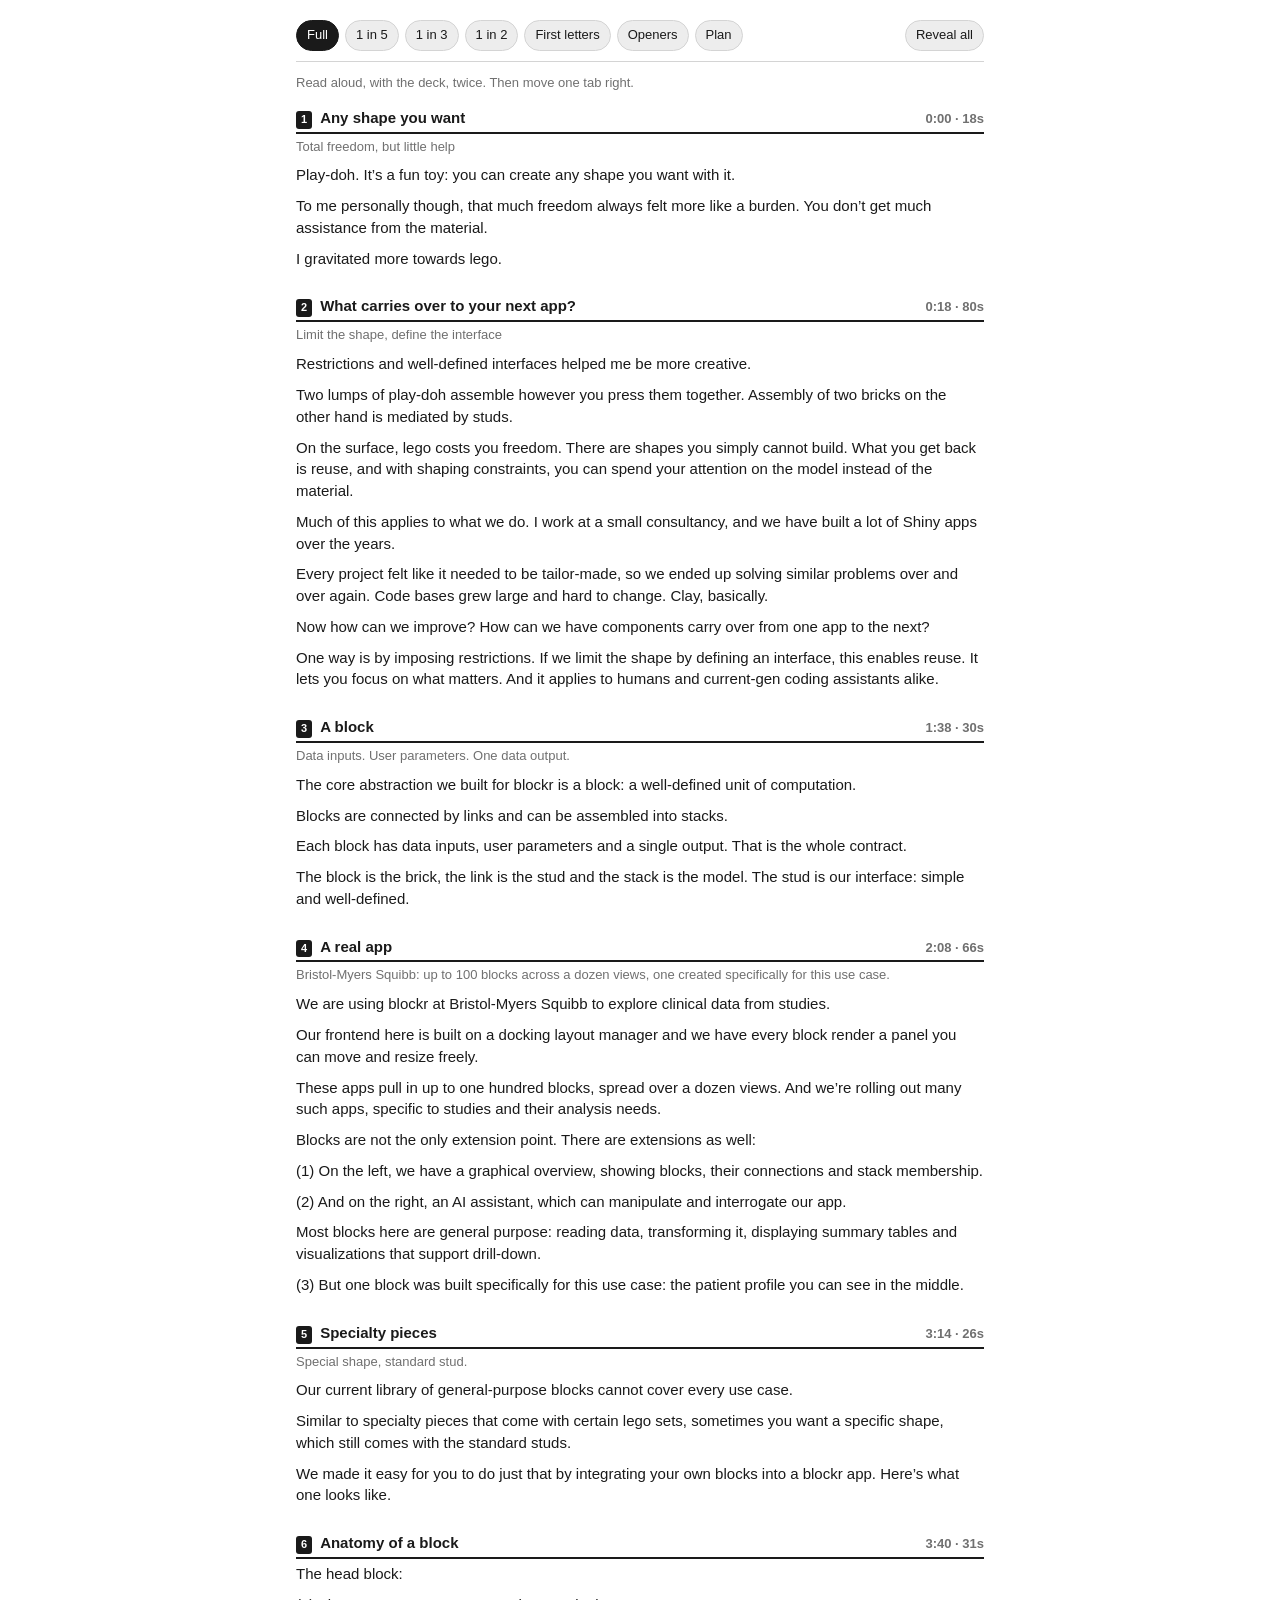
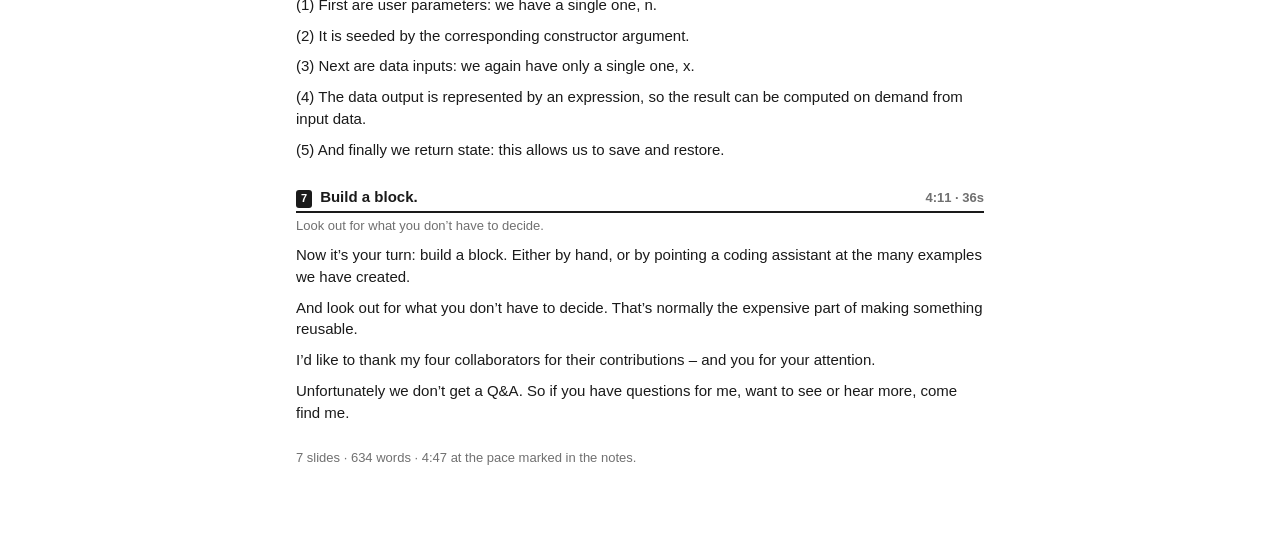
==== commit 0b6f7eb9: "Regenerate the cards and drill sheets" ====
--- a/drill/index.html
+++ b/drill/index.html
@@ -89,63 +89,63 @@
 </style><div class=wrap><nav class=tabs><button data-level=full>Full</button><button data-level=fade5>1 in 5</button><button data-level=fade3>1 in 3</button><button data-level=fade2>1 in 2</button><button data-level=letters>First letters</button><button data-level=openers>Openers</button><button data-level=plan>Plan</button><span class=sp></span><button id=reveal title='Show every blank'>Reveal all</button></nav>
 <div class=level id=lv-full><h1>Full</h1>
 <p class=hint>Read aloud, with the deck, twice. Then move one tab right.</p>
-<section class=slide><div class=head><span class=num>1</span><span class=title>Any shape you want</span><span class=time>0:00 · 17s</span></div><div class=screen>Total freedom, but little help</div><div class=notes><p>Play-doh. It’s a fun toy: you can create any shape you want with it.</p><p>To me personally though, that much freedom always felt more like a burden. You don’t get much assistance from the material.</p><p>I gravitated more towards lego.</p></div></section>
-<section class=slide><div class=head><span class=num>2</span><span class=title>What carries over to your next app?</span><span class=time>0:17 · 74s</span></div><div class=screen>Limit the shape, define the interface</div><div class=notes><p>Restrictions and well-defined interfaces helped me be more creative.</p><p>Two lumps of play-doh assemble however you press them together. Assembly of two bricks on the other hand is mediated by studs.</p><p>On the surface, lego costs you freedom. There are shapes you simply cannot build. What you get back is reuse, and with shaping constraints, you can spend your attention on the model instead of the material.</p><p>Much of this applies to what we do. I work at a small consultancy, and we have built a lot of Shiny apps over the years.</p><p>Every project felt like it needed to be tailor-made, so we ended up solving similar problems over and over again. Code bases grew large and hard to change. Clay, basically.</p><p>Now how can we improve? How can we have components carry over from one app to the next?</p><p>One way is by imposing restrictions. If we limit the shape by defining an interface, this enables reuse. It lets you focus on what matters. And it applies to humans and current-gen coding assistants alike.</p></div></section>
-<section class=slide><div class=head><span class=num>3</span><span class=title>A block</span><span class=time>1:31 · 28s</span></div><div class=screen>Data inputs. User parameters. One data output.</div><div class=notes><p>The core abstraction we built for blockr is a block: a well-defined unit of computation.</p><p>Blocks are connected by links and can be assembled into stacks.</p><p>Each block has data inputs, user parameters and a single output. That is the whole contract.</p><p>The block is the brick, the link is the stud and the stack is the model. The stud is our interface: simple and well-defined.</p></div></section>
-<section class=slide><div class=head><span class=num>4</span><span class=title>A real app</span><span class=time>1:59 · 53s</span></div><div class=screen>Bristol-Myers Squibb: up to 100 blocks across a dozen views, one created specifically for this use case.</div><div class=notes><p>We are using blockr at Bristol-Myers Squibb to explore clinical data from studies.</p><p>Our frontend here is built on a docking layout manager and we have every block render a panel you can move and resize freely.</p><p>These apps pull in up to one hundred blocks, spread over a dozen views. And we’re rolling out many such apps, specific to studies and their analysis needs.</p><p>Blocks are not the only extension point. There are extensions as well: (1) on the left, we have a graphical overview of the board and (2) on the right, an AI assistant.</p><p>Most blocks here are general purpose: reading data, transforming it, displaying summary tables and visualizations that support drill-down. (3) But one block was built specifically for this use case: the patient profile.</p></div></section>
-<section class=slide><div class=head><span class=num>5</span><span class=title>Specialty pieces</span><span class=time>2:52 · 24s</span></div><div class=screen>Special shape, standard stud.</div><div class=notes><p>Our current library of general-purpose blocks cannot cover every use case.</p><p>Similar to specialty pieces that come with certain lego sets, sometimes you want a specific shape, which still comes with the standard studs.</p><p>We made it easy for you to do just that by integrating your own blocks into a blockr app. Here is what one looks like.</p></div></section>
-<section class=slide><div class=head><span class=num>6</span><span class=title>Your own block</span><span class=time>3:16 · 32s</span></div><div class=notes><p>The smallest block we ship, so you can see the stud with nothing in the way: it takes the first rows of a table.</p><p>(1-4) The user parameter is one number, and the constructor argument seeds it.</p><p>(6-7) Data inputs are arguments to what is otherwise a Shiny module. A join block takes x and y.</p><p>(8-9) The data output is an expression, so the result is computed on demand from whatever comes in.</p><p>(13) Hand both to the constructor. Communication and reactivity are taken care of.</p><p>Real blocks put logic between input and output. The contract does not change.</p></div></section>
-<section class=slide><div class=head><span class=num>7</span><span class=title>Build a block.</span><span class=time>3:48 · 34s</span></div><div class=screen>Look out for what you don’t have to decide.</div><div class=notes><p>Now it’s your turn: build a block. Either by hand, or by pointing a coding assistant at the many examples we have created.</p><p>And look out for what you don’t have to decide. That’s normally the expensive part of making something reusable.</p><p>I’d like to thank my four collaborators for their contributions – and you for your attention.</p><p>Unfortunately we don’t get a Q&amp;A. So if you have questions for me, want to see or hear more, come find me.</p></div></section>
+<section class=slide><div class=head><span class=num>1</span><span class=title>Any shape you want</span><span class=time>0:00 · 18s</span></div><div class=screen>Total freedom, but little help</div><div class=notes><p>Play-doh. It’s a fun toy: you can create any shape you want with it.</p><p>To me personally though, that much freedom always felt more like a burden. You don’t get much assistance from the material.</p><p>I gravitated more towards lego.</p></div></section>
+<section class=slide><div class=head><span class=num>2</span><span class=title>What carries over to your next app?</span><span class=time>0:18 · 80s</span></div><div class=screen>Limit the shape, define the interface</div><div class=notes><p>Restrictions and well-defined interfaces helped me be more creative.</p><p>Two lumps of play-doh assemble however you press them together. Assembly of two bricks on the other hand is mediated by studs.</p><p>On the surface, lego costs you freedom. There are shapes you simply cannot build. What you get back is reuse, and with shaping constraints, you can spend your attention on the model instead of the material.</p><p>Much of this applies to what we do. I work at a small consultancy, and we have built a lot of Shiny apps over the years.</p><p>Every project felt like it needed to be tailor-made, so we ended up solving similar problems over and over again. Code bases grew large and hard to change. Clay, basically.</p><p>Now how can we improve? How can we have components carry over from one app to the next?</p><p>One way is by imposing restrictions. If we limit the shape by defining an interface, this enables reuse. It lets you focus on what matters. And it applies to humans and current-gen coding assistants alike.</p></div></section>
+<section class=slide><div class=head><span class=num>3</span><span class=title>A block</span><span class=time>1:38 · 30s</span></div><div class=screen>Data inputs. User parameters. One data output.</div><div class=notes><p>The core abstraction we built for blockr is a block: a well-defined unit of computation.</p><p>Blocks are connected by links and can be assembled into stacks.</p><p>Each block has data inputs, user parameters and a single output. That is the whole contract.</p><p>The block is the brick, the link is the stud and the stack is the model. The stud is our interface: simple and well-defined.</p></div></section>
+<section class=slide><div class=head><span class=num>4</span><span class=title>A real app</span><span class=time>2:08 · 66s</span></div><div class=screen>Bristol-Myers Squibb: up to 100 blocks across a dozen views, one created specifically for this use case.</div><div class=notes><p>We are using blockr at Bristol-Myers Squibb to explore clinical data from studies.</p><p>Our frontend here is built on a docking layout manager and we have every block render a panel you can move and resize freely.</p><p>These apps pull in up to one hundred blocks, spread over a dozen views. And we’re rolling out many such apps, specific to studies and their analysis needs.</p><p>Blocks are not the only extension point. There are extensions as well:</p><p>(1) On the left, we have a graphical overview, showing blocks, their connections and stack membership.</p><p>(2) And on the right, an AI assistant, which can manipulate and interrogate our app.</p><p>Most blocks here are general purpose: reading data, transforming it, displaying summary tables and visualizations that support drill-down.</p><p>(3) But one block was built specifically for this use case: the patient profile you can see in the middle.</p></div></section>
+<section class=slide><div class=head><span class=num>5</span><span class=title>Specialty pieces</span><span class=time>3:14 · 26s</span></div><div class=screen>Special shape, standard stud.</div><div class=notes><p>Our current library of general-purpose blocks cannot cover every use case.</p><p>Similar to specialty pieces that come with certain lego sets, sometimes you want a specific shape, which still comes with the standard studs.</p><p>We made it easy for you to do just that by integrating your own blocks into a blockr app. Here’s what one looks like.</p></div></section>
+<section class=slide><div class=head><span class=num>6</span><span class=title>Anatomy of a block</span><span class=time>3:40 · 31s</span></div><div class=notes><p>The head block:</p><p>(1) First are user parameters: we have a single one, n.</p><p>(2) It is seeded by the corresponding constructor argument.</p><p>(3) Next are data inputs: we again have only a single one, x.</p><p>(4) The data output is represented by an expression, so the result can be computed on demand from input data.</p><p>(5) And finally we return state: this allows us to save and restore.</p></div></section>
+<section class=slide><div class=head><span class=num>7</span><span class=title>Build a block.</span><span class=time>4:11 · 36s</span></div><div class=screen>Look out for what you don’t have to decide.</div><div class=notes><p>Now it’s your turn: build a block. Either by hand, or by pointing a coding assistant at the many examples we have created.</p><p>And look out for what you don’t have to decide. That’s normally the expensive part of making something reusable.</p><p>I’d like to thank my four collaborators for their contributions – and you for your attention.</p><p>Unfortunately we don’t get a Q&amp;A. So if you have questions for me, want to see or hear more, come find me.</p></div></section>
 </div>
 <div class=level id=lv-fade5><h1>1 in 5</h1>
 <p class=hint>Say the paragraph; tap a blank only if you are stuck.</p>
-<section class=slide><div class=head><span class=num>1</span><span class=title>Any shape you want</span><span class=time>0:00 · 17s</span></div><div class=screen>Total freedom, but little help</div><div class=notes><p>Play-doh. It’s a fun <span class=b>toy</span>: you can create any <span class=b>shape</span> you want with it.</p><p>To me personally though, <span class=b>that</span> much freedom always felt <span class=b>more</span> like a burden. You <span class=b>don’t</span> get much assistance from <span class=b>the</span> material.</p><p>I gravitated more towards <span class=b>lego</span>.</p></div></section>
-<section class=slide><div class=head><span class=num>2</span><span class=title>What carries over to your next app?</span><span class=time>0:17 · 74s</span></div><div class=screen>Limit the shape, define the interface</div><div class=notes><p>Restrictions and well-defined interfaces <span class=b>helped</span> me be more creative.</p><p>Two lumps of play-doh <span class=b>assemble</span> however you press them <span class=b>together</span>. Assembly of two bricks <span class=b>on</span> the other hand is <span class=b>mediated</span> by studs.</p><p>On the surface, lego <span class=b>costs</span> you freedom. There are <span class=b>shapes</span> you simply cannot build. <span class=b>What</span> you get back is <span class=b>reuse</span>, and with shaping constraints, <span class=b>you</span> can spend your attention <span class=b>on</span> the model instead of <span class=b>the</span> material.</p><p>Much of this applies <span class=b>to</span> what we do. I <span class=b>work</span> at a small consultancy, <span class=b>and</span> we have built a <span class=b>lot</span> of Shiny apps over <span class=b>the</span> years.</p><p>Every project felt like <span class=b>it</span> needed to be tailor-made, <span class=b>so</span> we ended up solving <span class=b>similar</span> problems over and over <span class=b>again</span>. Code bases grew large <span class=b>and</span> hard to change. Clay, <span class=b>basically</span>.</p><p>Now how can we <span class=b>improve</span>? How can we have <span class=b>components</span> carry over from one <span class=b>app</span> to the next?</p><p>One way is by <span class=b>imposing</span> restrictions. If we limit <span class=b>the</span> shape by defining an <span class=b>interface</span>, this enables reuse. It <span class=b>lets</span> you focus on what <span class=b>matters</span>. And it applies to <span class=b>humans</span> and current-gen coding assistants <span class=b>alike</span>.</p></div></section>
-<section class=slide><div class=head><span class=num>3</span><span class=title>A block</span><span class=time>1:31 · 28s</span></div><div class=screen>Data inputs. User parameters. One data output.</div><div class=notes><p>The core abstraction we <span class=b>built</span> for blockr is a <span class=b>block</span>: a well-defined unit of <span class=b>computation</span>.</p><p>Blocks are connected by <span class=b>links</span> and can be assembled <span class=b>into</span> stacks.</p><p>Each block has data <span class=b>inputs</span>, user parameters and a <span class=b>single</span> output. That is the <span class=b>whole</span> contract.</p><p>The block is the <span class=b>brick</span>, the link is the <span class=b>stud</span> and the stack is <span class=b>the</span> model. The stud is <span class=b>our</span> interface: simple and well-defined.</p></div></section>
-<section class=slide><div class=head><span class=num>4</span><span class=title>A real app</span><span class=time>1:59 · 53s</span></div><div class=screen>Bristol-Myers Squibb: up to 100 blocks across a dozen views, one created specifically for this use case.</div><div class=notes><p>We are using blockr <span class=b>at</span> Bristol-Myers Squibb to explore <span class=b>clinical</span> data from studies.</p><p>Our frontend here is <span class=b>built</span> on a docking layout <span class=b>manager</span> and we have every <span class=b>block</span> render a panel you <span class=b>can</span> move and resize freely.</p><p>These apps pull in <span class=b>up</span> to one hundred blocks, <span class=b>spread</span> over a dozen views. <span class=b>And</span> we’re rolling out many <span class=b>such</span> apps, specific to studies <span class=b>and</span> their analysis needs.</p><p>Blocks are not the <span class=b>only</span> extension point. There are <span class=b>extensions</span> as well: (1) on the <span class=b>left</span>, we have a graphical <span class=b>overview</span> of the board and (2) <span class=b>on</span> the right, an AI <span class=b>assistant</span>.</p><p>Most blocks here are <span class=b>general</span> purpose: reading data, transforming <span class=b>it</span>, displaying summary tables and <span class=b>visualizations</span> that support drill-down. (3) But <span class=b>one</span> block was built specifically <span class=b>for</span> this use case: the <span class=b>patient</span> profile.</p></div></section>
-<section class=slide><div class=head><span class=num>5</span><span class=title>Specialty pieces</span><span class=time>2:52 · 24s</span></div><div class=screen>Special shape, standard stud.</div><div class=notes><p>Our current library of <span class=b>general-purpose</span> blocks cannot cover every <span class=b>use</span> case.</p><p>Similar to specialty pieces <span class=b>that</span> come with certain lego <span class=b>sets</span>, sometimes you want a <span class=b>specific</span> shape, which still comes <span class=b>with</span> the standard studs.</p><p>We made it easy <span class=b>for</span> you to do just <span class=b>that</span> by integrating your own <span class=b>blocks</span> into a blockr app. <span class=b>Here</span> is what one looks <span class=b>like</span>.</p></div></section>
-<section class=slide><div class=head><span class=num>6</span><span class=title>Your own block</span><span class=time>3:16 · 32s</span></div><div class=notes><p>The smallest block we <span class=b>ship</span>, so you can see <span class=b>the</span> stud with nothing in <span class=b>the</span> way: it takes the <span class=b>first</span> rows of a table.</p><p>(1-4) The user parameter is <span class=b>one</span> number, and the constructor <span class=b>argument</span> seeds it.</p><p>(6-7) Data inputs are arguments <span class=b>to</span> what is otherwise a <span class=b>Shiny</span> module. A join block <span class=b>takes</span> x and y.</p><p>(8-9) The data output is <span class=b>an</span> expression, so the result <span class=b>is</span> computed on demand from <span class=b>whatever</span> comes in.</p><p>(13) Hand both to the <span class=b>constructor</span>. Communication and reactivity are <span class=b>taken</span> care of.</p><p>Real blocks put logic <span class=b>between</span> input and output. The <span class=b>contract</span> does not change.</p></div></section>
-<section class=slide><div class=head><span class=num>7</span><span class=title>Build a block.</span><span class=time>3:48 · 34s</span></div><div class=screen>Look out for what you don’t have to decide.</div><div class=notes><p>Now it’s your turn: <span class=b>build</span> a block. Either by <span class=b>hand</span>, or by pointing a <span class=b>coding</span> assistant at the many <span class=b>examples</span> we have created.</p><p>And look out for <span class=b>what</span> you don’t have to <span class=b>decide</span>. That’s normally the expensive <span class=b>part</span> of making something reusable.</p><p>I’d like to thank <span class=b>my</span> four collaborators for their <span class=b>contributions</span> – and you for your <span class=b>attention</span>.</p><p>Unfortunately we don’t get <span class=b>a</span> Q&amp;A. So if you <span class=b>have</span> questions for me, want <span class=b>to</span> see or hear more, <span class=b>come</span> find me.</p></div></section>
+<section class=slide><div class=head><span class=num>1</span><span class=title>Any shape you want</span><span class=time>0:00 · 18s</span></div><div class=screen>Total freedom, but little help</div><div class=notes><p>Play-doh. It’s a fun <span class=b>toy</span>: you can create any <span class=b>shape</span> you want with it.</p><p>To me personally though, <span class=b>that</span> much freedom always felt <span class=b>more</span> like a burden. You <span class=b>don’t</span> get much assistance from <span class=b>the</span> material.</p><p>I gravitated more towards <span class=b>lego</span>.</p></div></section>
+<section class=slide><div class=head><span class=num>2</span><span class=title>What carries over to your next app?</span><span class=time>0:18 · 80s</span></div><div class=screen>Limit the shape, define the interface</div><div class=notes><p>Restrictions and well-defined interfaces <span class=b>helped</span> me be more creative.</p><p>Two lumps of play-doh <span class=b>assemble</span> however you press them <span class=b>together</span>. Assembly of two bricks <span class=b>on</span> the other hand is <span class=b>mediated</span> by studs.</p><p>On the surface, lego <span class=b>costs</span> you freedom. There are <span class=b>shapes</span> you simply cannot build. <span class=b>What</span> you get back is <span class=b>reuse</span>, and with shaping constraints, <span class=b>you</span> can spend your attention <span class=b>on</span> the model instead of <span class=b>the</span> material.</p><p>Much of this applies <span class=b>to</span> what we do. I <span class=b>work</span> at a small consultancy, <span class=b>and</span> we have built a <span class=b>lot</span> of Shiny apps over <span class=b>the</span> years.</p><p>Every project felt like <span class=b>it</span> needed to be tailor-made, <span class=b>so</span> we ended up solving <span class=b>similar</span> problems over and over <span class=b>again</span>. Code bases grew large <span class=b>and</span> hard to change. Clay, <span class=b>basically</span>.</p><p>Now how can we <span class=b>improve</span>? How can we have <span class=b>components</span> carry over from one <span class=b>app</span> to the next?</p><p>One way is by <span class=b>imposing</span> restrictions. If we limit <span class=b>the</span> shape by defining an <span class=b>interface</span>, this enables reuse. It <span class=b>lets</span> you focus on what <span class=b>matters</span>. And it applies to <span class=b>humans</span> and current-gen coding assistants <span class=b>alike</span>.</p></div></section>
+<section class=slide><div class=head><span class=num>3</span><span class=title>A block</span><span class=time>1:38 · 30s</span></div><div class=screen>Data inputs. User parameters. One data output.</div><div class=notes><p>The core abstraction we <span class=b>built</span> for blockr is a <span class=b>block</span>: a well-defined unit of <span class=b>computation</span>.</p><p>Blocks are connected by <span class=b>links</span> and can be assembled <span class=b>into</span> stacks.</p><p>Each block has data <span class=b>inputs</span>, user parameters and a <span class=b>single</span> output. That is the <span class=b>whole</span> contract.</p><p>The block is the <span class=b>brick</span>, the link is the <span class=b>stud</span> and the stack is <span class=b>the</span> model. The stud is <span class=b>our</span> interface: simple and well-defined.</p></div></section>
+<section class=slide><div class=head><span class=num>4</span><span class=title>A real app</span><span class=time>2:08 · 66s</span></div><div class=screen>Bristol-Myers Squibb: up to 100 blocks across a dozen views, one created specifically for this use case.</div><div class=notes><p>We are using blockr <span class=b>at</span> Bristol-Myers Squibb to explore <span class=b>clinical</span> data from studies.</p><p>Our frontend here is <span class=b>built</span> on a docking layout <span class=b>manager</span> and we have every <span class=b>block</span> render a panel you <span class=b>can</span> move and resize freely.</p><p>These apps pull in <span class=b>up</span> to one hundred blocks, <span class=b>spread</span> over a dozen views. <span class=b>And</span> we’re rolling out many <span class=b>such</span> apps, specific to studies <span class=b>and</span> their analysis needs.</p><p>Blocks are not the <span class=b>only</span> extension point. There are <span class=b>extensions</span> as well:</p><p>(1) On the left, we <span class=b>have</span> a graphical overview, showing <span class=b>blocks</span>, their connections and stack <span class=b>membership</span>.</p><p>(2) And on the right, <span class=b>an</span> AI assistant, which can <span class=b>manipulate</span> and interrogate our app.</p><p>Most blocks here are <span class=b>general</span> purpose: reading data, transforming <span class=b>it</span>, displaying summary tables and <span class=b>visualizations</span> that support drill-down.</p><p>(3) But one block was <span class=b>built</span> specifically for this use <span class=b>case</span>: the patient profile you <span class=b>can</span> see in the middle.</p></div></section>
+<section class=slide><div class=head><span class=num>5</span><span class=title>Specialty pieces</span><span class=time>3:14 · 26s</span></div><div class=screen>Special shape, standard stud.</div><div class=notes><p>Our current library of <span class=b>general-purpose</span> blocks cannot cover every <span class=b>use</span> case.</p><p>Similar to specialty pieces <span class=b>that</span> come with certain lego <span class=b>sets</span>, sometimes you want a <span class=b>specific</span> shape, which still comes <span class=b>with</span> the standard studs.</p><p>We made it easy <span class=b>for</span> you to do just <span class=b>that</span> by integrating your own <span class=b>blocks</span> into a blockr app. <span class=b>Here’s</span> what one looks like.</p></div></section>
+<section class=slide><div class=head><span class=num>6</span><span class=title>Anatomy of a block</span><span class=time>3:40 · 31s</span></div><div class=notes><p>The head block:</p><p>(1) First are user parameters: <span class=b>we</span> have a single one, <span class=b>n</span>.</p><p>(2) It is seeded by <span class=b>the</span> corresponding constructor argument.</p><p>(3) Next are data inputs: <span class=b>we</span> again have only a <span class=b>single</span> one, x.</p><p>(4) The data output is <span class=b>represented</span> by an expression, so <span class=b>the</span> result can be computed <span class=b>on</span> demand from input data.</p><p>(5) And finally we return <span class=b>state</span>: this allows us to <span class=b>save</span> and restore.</p></div></section>
+<section class=slide><div class=head><span class=num>7</span><span class=title>Build a block.</span><span class=time>4:11 · 36s</span></div><div class=screen>Look out for what you don’t have to decide.</div><div class=notes><p>Now it’s your turn: <span class=b>build</span> a block. Either by <span class=b>hand</span>, or by pointing a <span class=b>coding</span> assistant at the many <span class=b>examples</span> we have created.</p><p>And look out for <span class=b>what</span> you don’t have to <span class=b>decide</span>. That’s normally the expensive <span class=b>part</span> of making something reusable.</p><p>I’d like to thank <span class=b>my</span> four collaborators for their <span class=b>contributions</span> – and you for your <span class=b>attention</span>.</p><p>Unfortunately we don’t get <span class=b>a</span> Q&amp;A. So if you <span class=b>have</span> questions for me, want <span class=b>to</span> see or hear more, <span class=b>come</span> find me.</p></div></section>
 </div>
 <div class=level id=lv-fade3><h1>1 in 3</h1>
 <p class=hint>Same. Two clean passes in a row before moving on.</p>
-<section class=slide><div class=head><span class=num>1</span><span class=title>Any shape you want</span><span class=time>0:00 · 17s</span></div><div class=screen>Total freedom, but little help</div><div class=notes><p>Play-doh. It’s <span class=b>a</span> fun toy: <span class=b>you</span> can create <span class=b>any</span> shape you <span class=b>want</span> with it.</p><p>To me <span class=b>personally</span> though, that <span class=b>much</span> freedom always <span class=b>felt</span> more like <span class=b>a</span> burden. You <span class=b>don’t</span> get much <span class=b>assistance</span> from the <span class=b>material</span>.</p><p>I gravitated <span class=b>more</span> towards lego.</p></div></section>
-<section class=slide><div class=head><span class=num>2</span><span class=title>What carries over to your next app?</span><span class=time>0:17 · 74s</span></div><div class=screen>Limit the shape, define the interface</div><div class=notes><p>Restrictions and <span class=b>well-defined</span> interfaces helped <span class=b>me</span> be more <span class=b>creative</span>.</p><p>Two lumps <span class=b>of</span> play-doh assemble <span class=b>however</span> you press <span class=b>them</span> together. Assembly <span class=b>of</span> two bricks <span class=b>on</span> the other <span class=b>hand</span> is mediated <span class=b>by</span> studs.</p><p>On the <span class=b>surface</span>, lego costs <span class=b>you</span> freedom. There <span class=b>are</span> shapes you <span class=b>simply</span> cannot build. <span class=b>What</span> you get <span class=b>back</span> is reuse, <span class=b>and</span> with shaping <span class=b>constraints</span>, you can <span class=b>spend</span> your attention <span class=b>on</span> the model <span class=b>instead</span> of the <span class=b>material</span>.</p><p>Much of <span class=b>this</span> applies to <span class=b>what</span> we do. <span class=b>I</span> work at <span class=b>a</span> small consultancy, <span class=b>and</span> we have <span class=b>built</span> a lot <span class=b>of</span> Shiny apps <span class=b>over</span> the years.</p><p>Every project <span class=b>felt</span> like it <span class=b>needed</span> to be <span class=b>tailor-made</span>, so we <span class=b>ended</span> up solving <span class=b>similar</span> problems over <span class=b>and</span> over again. <span class=b>Code</span> bases grew <span class=b>large</span> and hard <span class=b>to</span> change. Clay, <span class=b>basically</span>.</p><p>Now how <span class=b>can</span> we improve? <span class=b>How</span> can we <span class=b>have</span> components carry <span class=b>over</span> from one <span class=b>app</span> to the <span class=b>next</span>?</p><p>One way <span class=b>is</span> by imposing <span class=b>restrictions</span>. If we <span class=b>limit</span> the shape <span class=b>by</span> defining an <span class=b>interface</span>, this enables <span class=b>reuse</span>. It lets <span class=b>you</span> focus on <span class=b>what</span> matters. And <span class=b>it</span> applies to <span class=b>humans</span> and current-gen <span class=b>coding</span> assistants alike.</p></div></section>
-<section class=slide><div class=head><span class=num>3</span><span class=title>A block</span><span class=time>1:31 · 28s</span></div><div class=screen>Data inputs. User parameters. One data output.</div><div class=notes><p>The core <span class=b>abstraction</span> we built <span class=b>for</span> blockr is <span class=b>a</span> block: a <span class=b>well-defined</span> unit of <span class=b>computation</span>.</p><p>Blocks are <span class=b>connected</span> by links <span class=b>and</span> can be <span class=b>assembled</span> into stacks.</p><p>Each block <span class=b>has</span> data inputs, <span class=b>user</span> parameters and <span class=b>a</span> single output. <span class=b>That</span> is the <span class=b>whole</span> contract.</p><p>The block <span class=b>is</span> the brick, <span class=b>the</span> link is <span class=b>the</span> stud and <span class=b>the</span> stack is <span class=b>the</span> model. The <span class=b>stud</span> is our <span class=b>interface</span>: simple and <span class=b>well-defined</span>.</p></div></section>
-<section class=slide><div class=head><span class=num>4</span><span class=title>A real app</span><span class=time>1:59 · 53s</span></div><div class=screen>Bristol-Myers Squibb: up to 100 blocks across a dozen views, one created specifically for this use case.</div><div class=notes><p>We are <span class=b>using</span> blockr at <span class=b>Bristol-Myers</span> Squibb to <span class=b>explore</span> clinical data <span class=b>from</span> studies.</p><p>Our frontend <span class=b>here</span> is built <span class=b>on</span> a docking <span class=b>layout</span> manager and <span class=b>we</span> have every <span class=b>block</span> render a <span class=b>panel</span> you can <span class=b>move</span> and resize <span class=b>freely</span>.</p><p>These apps <span class=b>pull</span> in up <span class=b>to</span> one hundred <span class=b>blocks</span>, spread over <span class=b>a</span> dozen views. <span class=b>And</span> we’re rolling <span class=b>out</span> many such <span class=b>apps</span>, specific to <span class=b>studies</span> and their <span class=b>analysis</span> needs.</p><p>Blocks are <span class=b>not</span> the only <span class=b>extension</span> point. There <span class=b>are</span> extensions as <span class=b>well</span>: (1) on the <span class=b>left</span>, we have <span class=b>a</span> graphical overview <span class=b>of</span> the board <span class=b>and</span> (2) on the <span class=b>right</span>, an AI <span class=b>assistant</span>.</p><p>Most blocks <span class=b>here</span> are general <span class=b>purpose</span>: reading data, <span class=b>transforming</span> it, displaying <span class=b>summary</span> tables and <span class=b>visualizations</span> that support <span class=b>drill-down</span>. (3) But one <span class=b>block</span> was built <span class=b>specifically</span> for this <span class=b>use</span> case: the <span class=b>patient</span> profile.</p></div></section>
-<section class=slide><div class=head><span class=num>5</span><span class=title>Specialty pieces</span><span class=time>2:52 · 24s</span></div><div class=screen>Special shape, standard stud.</div><div class=notes><p>Our current <span class=b>library</span> of general-purpose <span class=b>blocks</span> cannot cover <span class=b>every</span> use case.</p><p>Similar to <span class=b>specialty</span> pieces that <span class=b>come</span> with certain <span class=b>lego</span> sets, sometimes <span class=b>you</span> want a <span class=b>specific</span> shape, which <span class=b>still</span> comes with <span class=b>the</span> standard studs.</p><p>We made <span class=b>it</span> easy for <span class=b>you</span> to do <span class=b>just</span> that by <span class=b>integrating</span> your own <span class=b>blocks</span> into a <span class=b>blockr</span> app. Here <span class=b>is</span> what one <span class=b>looks</span> like.</p></div></section>
-<section class=slide><div class=head><span class=num>6</span><span class=title>Your own block</span><span class=time>3:16 · 32s</span></div><div class=notes><p>The smallest <span class=b>block</span> we ship, <span class=b>so</span> you can <span class=b>see</span> the stud <span class=b>with</span> nothing in <span class=b>the</span> way: it <span class=b>takes</span> the first <span class=b>rows</span> of a <span class=b>table</span>.</p><p>(1-4) The user <span class=b>parameter</span> is one <span class=b>number</span>, and the <span class=b>constructor</span> argument seeds <span class=b>it</span>.</p><p>(6-7) Data inputs <span class=b>are</span> arguments to <span class=b>what</span> is otherwise <span class=b>a</span> Shiny module. <span class=b>A</span> join block <span class=b>takes</span> x and <span class=b>y</span>.</p><p>(8-9) The data <span class=b>output</span> is an <span class=b>expression</span>, so the <span class=b>result</span> is computed <span class=b>on</span> demand from <span class=b>whatever</span> comes in.</p><p>(13) Hand both <span class=b>to</span> the constructor. <span class=b>Communication</span> and reactivity <span class=b>are</span> taken care <span class=b>of</span>.</p><p>Real blocks <span class=b>put</span> logic between <span class=b>input</span> and output. <span class=b>The</span> contract does <span class=b>not</span> change.</p></div></section>
-<section class=slide><div class=head><span class=num>7</span><span class=title>Build a block.</span><span class=time>3:48 · 34s</span></div><div class=screen>Look out for what you don’t have to decide.</div><div class=notes><p>Now it’s <span class=b>your</span> turn: build <span class=b>a</span> block. Either <span class=b>by</span> hand, or <span class=b>by</span> pointing a <span class=b>coding</span> assistant at <span class=b>the</span> many examples <span class=b>we</span> have created.</p><p>And look <span class=b>out</span> for what <span class=b>you</span> don’t have <span class=b>to</span> decide. That’s <span class=b>normally</span> the expensive <span class=b>part</span> of making <span class=b>something</span> reusable.</p><p>I’d like <span class=b>to</span> thank my <span class=b>four</span> collaborators for <span class=b>their</span> contributions – and <span class=b>you</span> for your <span class=b>attention</span>.</p><p>Unfortunately we <span class=b>don’t</span> get a <span class=b>Q</span>&amp;A. So if <span class=b>you</span> have questions <span class=b>for</span> me, want <span class=b>to</span> see or <span class=b>hear</span> more, come <span class=b>find</span> me.</p></div></section>
+<section class=slide><div class=head><span class=num>1</span><span class=title>Any shape you want</span><span class=time>0:00 · 18s</span></div><div class=screen>Total freedom, but little help</div><div class=notes><p>Play-doh. It’s <span class=b>a</span> fun toy: <span class=b>you</span> can create <span class=b>any</span> shape you <span class=b>want</span> with it.</p><p>To me <span class=b>personally</span> though, that <span class=b>much</span> freedom always <span class=b>felt</span> more like <span class=b>a</span> burden. You <span class=b>don’t</span> get much <span class=b>assistance</span> from the <span class=b>material</span>.</p><p>I gravitated <span class=b>more</span> towards lego.</p></div></section>
+<section class=slide><div class=head><span class=num>2</span><span class=title>What carries over to your next app?</span><span class=time>0:18 · 80s</span></div><div class=screen>Limit the shape, define the interface</div><div class=notes><p>Restrictions and <span class=b>well-defined</span> interfaces helped <span class=b>me</span> be more <span class=b>creative</span>.</p><p>Two lumps <span class=b>of</span> play-doh assemble <span class=b>however</span> you press <span class=b>them</span> together. Assembly <span class=b>of</span> two bricks <span class=b>on</span> the other <span class=b>hand</span> is mediated <span class=b>by</span> studs.</p><p>On the <span class=b>surface</span>, lego costs <span class=b>you</span> freedom. There <span class=b>are</span> shapes you <span class=b>simply</span> cannot build. <span class=b>What</span> you get <span class=b>back</span> is reuse, <span class=b>and</span> with shaping <span class=b>constraints</span>, you can <span class=b>spend</span> your attention <span class=b>on</span> the model <span class=b>instead</span> of the <span class=b>material</span>.</p><p>Much of <span class=b>this</span> applies to <span class=b>what</span> we do. <span class=b>I</span> work at <span class=b>a</span> small consultancy, <span class=b>and</span> we have <span class=b>built</span> a lot <span class=b>of</span> Shiny apps <span class=b>over</span> the years.</p><p>Every project <span class=b>felt</span> like it <span class=b>needed</span> to be <span class=b>tailor-made</span>, so we <span class=b>ended</span> up solving <span class=b>similar</span> problems over <span class=b>and</span> over again. <span class=b>Code</span> bases grew <span class=b>large</span> and hard <span class=b>to</span> change. Clay, <span class=b>basically</span>.</p><p>Now how <span class=b>can</span> we improve? <span class=b>How</span> can we <span class=b>have</span> components carry <span class=b>over</span> from one <span class=b>app</span> to the <span class=b>next</span>?</p><p>One way <span class=b>is</span> by imposing <span class=b>restrictions</span>. If we <span class=b>limit</span> the shape <span class=b>by</span> defining an <span class=b>interface</span>, this enables <span class=b>reuse</span>. It lets <span class=b>you</span> focus on <span class=b>what</span> matters. And <span class=b>it</span> applies to <span class=b>humans</span> and current-gen <span class=b>coding</span> assistants alike.</p></div></section>
+<section class=slide><div class=head><span class=num>3</span><span class=title>A block</span><span class=time>1:38 · 30s</span></div><div class=screen>Data inputs. User parameters. One data output.</div><div class=notes><p>The core <span class=b>abstraction</span> we built <span class=b>for</span> blockr is <span class=b>a</span> block: a <span class=b>well-defined</span> unit of <span class=b>computation</span>.</p><p>Blocks are <span class=b>connected</span> by links <span class=b>and</span> can be <span class=b>assembled</span> into stacks.</p><p>Each block <span class=b>has</span> data inputs, <span class=b>user</span> parameters and <span class=b>a</span> single output. <span class=b>That</span> is the <span class=b>whole</span> contract.</p><p>The block <span class=b>is</span> the brick, <span class=b>the</span> link is <span class=b>the</span> stud and <span class=b>the</span> stack is <span class=b>the</span> model. The <span class=b>stud</span> is our <span class=b>interface</span>: simple and <span class=b>well-defined</span>.</p></div></section>
+<section class=slide><div class=head><span class=num>4</span><span class=title>A real app</span><span class=time>2:08 · 66s</span></div><div class=screen>Bristol-Myers Squibb: up to 100 blocks across a dozen views, one created specifically for this use case.</div><div class=notes><p>We are <span class=b>using</span> blockr at <span class=b>Bristol-Myers</span> Squibb to <span class=b>explore</span> clinical data <span class=b>from</span> studies.</p><p>Our frontend <span class=b>here</span> is built <span class=b>on</span> a docking <span class=b>layout</span> manager and <span class=b>we</span> have every <span class=b>block</span> render a <span class=b>panel</span> you can <span class=b>move</span> and resize <span class=b>freely</span>.</p><p>These apps <span class=b>pull</span> in up <span class=b>to</span> one hundred <span class=b>blocks</span>, spread over <span class=b>a</span> dozen views. <span class=b>And</span> we’re rolling <span class=b>out</span> many such <span class=b>apps</span>, specific to <span class=b>studies</span> and their <span class=b>analysis</span> needs.</p><p>Blocks are <span class=b>not</span> the only <span class=b>extension</span> point. There <span class=b>are</span> extensions as <span class=b>well</span>:</p><p>(1) On the <span class=b>left</span>, we have <span class=b>a</span> graphical overview, <span class=b>showing</span> blocks, their <span class=b>connections</span> and stack <span class=b>membership</span>.</p><p>(2) And on <span class=b>the</span> right, an <span class=b>AI</span> assistant, which <span class=b>can</span> manipulate and <span class=b>interrogate</span> our app.</p><p>Most blocks <span class=b>here</span> are general <span class=b>purpose</span>: reading data, <span class=b>transforming</span> it, displaying <span class=b>summary</span> tables and <span class=b>visualizations</span> that support <span class=b>drill-down</span>.</p><p>(3) But one <span class=b>block</span> was built <span class=b>specifically</span> for this <span class=b>use</span> case: the <span class=b>patient</span> profile you <span class=b>can</span> see in <span class=b>the</span> middle.</p></div></section>
+<section class=slide><div class=head><span class=num>5</span><span class=title>Specialty pieces</span><span class=time>3:14 · 26s</span></div><div class=screen>Special shape, standard stud.</div><div class=notes><p>Our current <span class=b>library</span> of general-purpose <span class=b>blocks</span> cannot cover <span class=b>every</span> use case.</p><p>Similar to <span class=b>specialty</span> pieces that <span class=b>come</span> with certain <span class=b>lego</span> sets, sometimes <span class=b>you</span> want a <span class=b>specific</span> shape, which <span class=b>still</span> comes with <span class=b>the</span> standard studs.</p><p>We made <span class=b>it</span> easy for <span class=b>you</span> to do <span class=b>just</span> that by <span class=b>integrating</span> your own <span class=b>blocks</span> into a <span class=b>blockr</span> app. Here’s <span class=b>what</span> one looks <span class=b>like</span>.</p></div></section>
+<section class=slide><div class=head><span class=num>6</span><span class=title>Anatomy of a block</span><span class=time>3:40 · 31s</span></div><div class=notes><p>The head <span class=b>block</span>:</p><p>(1) First are <span class=b>user</span> parameters: we <span class=b>have</span> a single <span class=b>one</span>, n.</p><p>(2) It is <span class=b>seeded</span> by the <span class=b>corresponding</span> constructor argument.</p><p>(3) Next are <span class=b>data</span> inputs: we <span class=b>again</span> have only <span class=b>a</span> single one, <span class=b>x</span>.</p><p>(4) The data <span class=b>output</span> is represented <span class=b>by</span> an expression, <span class=b>so</span> the result <span class=b>can</span> be computed <span class=b>on</span> demand from <span class=b>input</span> data.</p><p>(5) And finally <span class=b>we</span> return state: <span class=b>this</span> allows us <span class=b>to</span> save and <span class=b>restore</span>.</p></div></section>
+<section class=slide><div class=head><span class=num>7</span><span class=title>Build a block.</span><span class=time>4:11 · 36s</span></div><div class=screen>Look out for what you don’t have to decide.</div><div class=notes><p>Now it’s <span class=b>your</span> turn: build <span class=b>a</span> block. Either <span class=b>by</span> hand, or <span class=b>by</span> pointing a <span class=b>coding</span> assistant at <span class=b>the</span> many examples <span class=b>we</span> have created.</p><p>And look <span class=b>out</span> for what <span class=b>you</span> don’t have <span class=b>to</span> decide. That’s <span class=b>normally</span> the expensive <span class=b>part</span> of making <span class=b>something</span> reusable.</p><p>I’d like <span class=b>to</span> thank my <span class=b>four</span> collaborators for <span class=b>their</span> contributions – and <span class=b>you</span> for your <span class=b>attention</span>.</p><p>Unfortunately we <span class=b>don’t</span> get a <span class=b>Q</span>&amp;A. So if <span class=b>you</span> have questions <span class=b>for</span> me, want <span class=b>to</span> see or <span class=b>hear</span> more, come <span class=b>find</span> me.</p></div></section>
 </div>
 <div class=level id=lv-fade2><h1>1 in 2</h1>
 <p class=hint>Same. If you miss more than one word per slide, go back a tab.</p>
-<section class=slide><div class=head><span class=num>1</span><span class=title>Any shape you want</span><span class=time>0:00 · 17s</span></div><div class=screen>Total freedom, but little help</div><div class=notes><p>Play-doh. <span class=b>It’s</span> a <span class=b>fun</span> toy: <span class=b>you</span> can <span class=b>create</span> any <span class=b>shape</span> you <span class=b>want</span> with <span class=b>it</span>.</p><p>To <span class=b>me</span> personally <span class=b>though</span>, that <span class=b>much</span> freedom <span class=b>always</span> felt <span class=b>more</span> like <span class=b>a</span> burden. <span class=b>You</span> don’t <span class=b>get</span> much <span class=b>assistance</span> from <span class=b>the</span> material.</p><p>I <span class=b>gravitated</span> more <span class=b>towards</span> lego.</p></div></section>
-<section class=slide><div class=head><span class=num>2</span><span class=title>What carries over to your next app?</span><span class=time>0:17 · 74s</span></div><div class=screen>Limit the shape, define the interface</div><div class=notes><p>Restrictions <span class=b>and</span> well-defined <span class=b>interfaces</span> helped <span class=b>me</span> be <span class=b>more</span> creative.</p><p>Two <span class=b>lumps</span> of <span class=b>play-doh</span> assemble <span class=b>however</span> you <span class=b>press</span> them <span class=b>together</span>. Assembly <span class=b>of</span> two <span class=b>bricks</span> on <span class=b>the</span> other <span class=b>hand</span> is <span class=b>mediated</span> by <span class=b>studs</span>.</p><p>On <span class=b>the</span> surface, <span class=b>lego</span> costs <span class=b>you</span> freedom. <span class=b>There</span> are <span class=b>shapes</span> you <span class=b>simply</span> cannot <span class=b>build</span>. What <span class=b>you</span> get <span class=b>back</span> is <span class=b>reuse</span>, and <span class=b>with</span> shaping <span class=b>constraints</span>, you <span class=b>can</span> spend <span class=b>your</span> attention <span class=b>on</span> the <span class=b>model</span> instead <span class=b>of</span> the <span class=b>material</span>.</p><p>Much <span class=b>of</span> this <span class=b>applies</span> to <span class=b>what</span> we <span class=b>do</span>. I <span class=b>work</span> at <span class=b>a</span> small <span class=b>consultancy</span>, and <span class=b>we</span> have <span class=b>built</span> a <span class=b>lot</span> of <span class=b>Shiny</span> apps <span class=b>over</span> the <span class=b>years</span>.</p><p>Every <span class=b>project</span> felt <span class=b>like</span> it <span class=b>needed</span> to <span class=b>be</span> tailor-made, <span class=b>so</span> we <span class=b>ended</span> up <span class=b>solving</span> similar <span class=b>problems</span> over <span class=b>and</span> over <span class=b>again</span>. Code <span class=b>bases</span> grew <span class=b>large</span> and <span class=b>hard</span> to <span class=b>change</span>. Clay, <span class=b>basically</span>.</p><p>Now <span class=b>how</span> can <span class=b>we</span> improve? <span class=b>How</span> can <span class=b>we</span> have <span class=b>components</span> carry <span class=b>over</span> from <span class=b>one</span> app <span class=b>to</span> the <span class=b>next</span>?</p><p>One <span class=b>way</span> is <span class=b>by</span> imposing <span class=b>restrictions</span>. If <span class=b>we</span> limit <span class=b>the</span> shape <span class=b>by</span> defining <span class=b>an</span> interface, <span class=b>this</span> enables <span class=b>reuse</span>. It <span class=b>lets</span> you <span class=b>focus</span> on <span class=b>what</span> matters. <span class=b>And</span> it <span class=b>applies</span> to <span class=b>humans</span> and <span class=b>current-gen</span> coding <span class=b>assistants</span> alike.</p></div></section>
-<section class=slide><div class=head><span class=num>3</span><span class=title>A block</span><span class=time>1:31 · 28s</span></div><div class=screen>Data inputs. User parameters. One data output.</div><div class=notes><p>The <span class=b>core</span> abstraction <span class=b>we</span> built <span class=b>for</span> blockr <span class=b>is</span> a <span class=b>block</span>: a <span class=b>well-defined</span> unit <span class=b>of</span> computation.</p><p>Blocks <span class=b>are</span> connected <span class=b>by</span> links <span class=b>and</span> can <span class=b>be</span> assembled <span class=b>into</span> stacks.</p><p>Each <span class=b>block</span> has <span class=b>data</span> inputs, <span class=b>user</span> parameters <span class=b>and</span> a <span class=b>single</span> output. <span class=b>That</span> is <span class=b>the</span> whole <span class=b>contract</span>.</p><p>The <span class=b>block</span> is <span class=b>the</span> brick, <span class=b>the</span> link <span class=b>is</span> the <span class=b>stud</span> and <span class=b>the</span> stack <span class=b>is</span> the <span class=b>model</span>. The <span class=b>stud</span> is <span class=b>our</span> interface: <span class=b>simple</span> and <span class=b>well-defined</span>.</p></div></section>
-<section class=slide><div class=head><span class=num>4</span><span class=title>A real app</span><span class=time>1:59 · 53s</span></div><div class=screen>Bristol-Myers Squibb: up to 100 blocks across a dozen views, one created specifically for this use case.</div><div class=notes><p>We <span class=b>are</span> using <span class=b>blockr</span> at <span class=b>Bristol-Myers</span> Squibb <span class=b>to</span> explore <span class=b>clinical</span> data <span class=b>from</span> studies.</p><p>Our <span class=b>frontend</span> here <span class=b>is</span> built <span class=b>on</span> a <span class=b>docking</span> layout <span class=b>manager</span> and <span class=b>we</span> have <span class=b>every</span> block <span class=b>render</span> a <span class=b>panel</span> you <span class=b>can</span> move <span class=b>and</span> resize <span class=b>freely</span>.</p><p>These <span class=b>apps</span> pull <span class=b>in</span> up <span class=b>to</span> one <span class=b>hundred</span> blocks, <span class=b>spread</span> over <span class=b>a</span> dozen <span class=b>views</span>. And <span class=b>we’re</span> rolling <span class=b>out</span> many <span class=b>such</span> apps, <span class=b>specific</span> to <span class=b>studies</span> and <span class=b>their</span> analysis <span class=b>needs</span>.</p><p>Blocks <span class=b>are</span> not <span class=b>the</span> only <span class=b>extension</span> point. <span class=b>There</span> are <span class=b>extensions</span> as <span class=b>well</span>: (1) on <span class=b>the</span> left, <span class=b>we</span> have <span class=b>a</span> graphical <span class=b>overview</span> of <span class=b>the</span> board <span class=b>and</span> (2) on <span class=b>the</span> right, <span class=b>an</span> AI <span class=b>assistant</span>.</p><p>Most <span class=b>blocks</span> here <span class=b>are</span> general <span class=b>purpose</span>: reading <span class=b>data</span>, transforming <span class=b>it</span>, displaying <span class=b>summary</span> tables <span class=b>and</span> visualizations <span class=b>that</span> support <span class=b>drill-down</span>. (3) But <span class=b>one</span> block <span class=b>was</span> built <span class=b>specifically</span> for <span class=b>this</span> use <span class=b>case</span>: the <span class=b>patient</span> profile.</p></div></section>
-<section class=slide><div class=head><span class=num>5</span><span class=title>Specialty pieces</span><span class=time>2:52 · 24s</span></div><div class=screen>Special shape, standard stud.</div><div class=notes><p>Our <span class=b>current</span> library <span class=b>of</span> general-purpose <span class=b>blocks</span> cannot <span class=b>cover</span> every <span class=b>use</span> case.</p><p>Similar <span class=b>to</span> specialty <span class=b>pieces</span> that <span class=b>come</span> with <span class=b>certain</span> lego <span class=b>sets</span>, sometimes <span class=b>you</span> want <span class=b>a</span> specific <span class=b>shape</span>, which <span class=b>still</span> comes <span class=b>with</span> the <span class=b>standard</span> studs.</p><p>We <span class=b>made</span> it <span class=b>easy</span> for <span class=b>you</span> to <span class=b>do</span> just <span class=b>that</span> by <span class=b>integrating</span> your <span class=b>own</span> blocks <span class=b>into</span> a <span class=b>blockr</span> app. <span class=b>Here</span> is <span class=b>what</span> one <span class=b>looks</span> like.</p></div></section>
-<section class=slide><div class=head><span class=num>6</span><span class=title>Your own block</span><span class=time>3:16 · 32s</span></div><div class=notes><p>The <span class=b>smallest</span> block <span class=b>we</span> ship, <span class=b>so</span> you <span class=b>can</span> see <span class=b>the</span> stud <span class=b>with</span> nothing <span class=b>in</span> the <span class=b>way</span>: it <span class=b>takes</span> the <span class=b>first</span> rows <span class=b>of</span> a <span class=b>table</span>.</p><p>(1-4) The <span class=b>user</span> parameter <span class=b>is</span> one <span class=b>number</span>, and <span class=b>the</span> constructor <span class=b>argument</span> seeds <span class=b>it</span>.</p><p>(6-7) Data <span class=b>inputs</span> are <span class=b>arguments</span> to <span class=b>what</span> is <span class=b>otherwise</span> a <span class=b>Shiny</span> module. <span class=b>A</span> join <span class=b>block</span> takes <span class=b>x</span> and <span class=b>y</span>.</p><p>(8-9) The <span class=b>data</span> output <span class=b>is</span> an <span class=b>expression</span>, so <span class=b>the</span> result <span class=b>is</span> computed <span class=b>on</span> demand <span class=b>from</span> whatever <span class=b>comes</span> in.</p><p>(13) Hand <span class=b>both</span> to <span class=b>the</span> constructor. <span class=b>Communication</span> and <span class=b>reactivity</span> are <span class=b>taken</span> care <span class=b>of</span>.</p><p>Real <span class=b>blocks</span> put <span class=b>logic</span> between <span class=b>input</span> and <span class=b>output</span>. The <span class=b>contract</span> does <span class=b>not</span> change.</p></div></section>
-<section class=slide><div class=head><span class=num>7</span><span class=title>Build a block.</span><span class=time>3:48 · 34s</span></div><div class=screen>Look out for what you don’t have to decide.</div><div class=notes><p>Now <span class=b>it’s</span> your <span class=b>turn</span>: build <span class=b>a</span> block. <span class=b>Either</span> by <span class=b>hand</span>, or <span class=b>by</span> pointing <span class=b>a</span> coding <span class=b>assistant</span> at <span class=b>the</span> many <span class=b>examples</span> we <span class=b>have</span> created.</p><p>And <span class=b>look</span> out <span class=b>for</span> what <span class=b>you</span> don’t <span class=b>have</span> to <span class=b>decide</span>. That’s <span class=b>normally</span> the <span class=b>expensive</span> part <span class=b>of</span> making <span class=b>something</span> reusable.</p><p>I’d <span class=b>like</span> to <span class=b>thank</span> my <span class=b>four</span> collaborators <span class=b>for</span> their <span class=b>contributions</span> – and <span class=b>you</span> for <span class=b>your</span> attention.</p><p>Unfortunately <span class=b>we</span> don’t <span class=b>get</span> a <span class=b>Q</span>&amp;A. So <span class=b>if</span> you <span class=b>have</span> questions <span class=b>for</span> me, <span class=b>want</span> to <span class=b>see</span> or <span class=b>hear</span> more, <span class=b>come</span> find <span class=b>me</span>.</p></div></section>
+<section class=slide><div class=head><span class=num>1</span><span class=title>Any shape you want</span><span class=time>0:00 · 18s</span></div><div class=screen>Total freedom, but little help</div><div class=notes><p>Play-doh. <span class=b>It’s</span> a <span class=b>fun</span> toy: <span class=b>you</span> can <span class=b>create</span> any <span class=b>shape</span> you <span class=b>want</span> with <span class=b>it</span>.</p><p>To <span class=b>me</span> personally <span class=b>though</span>, that <span class=b>much</span> freedom <span class=b>always</span> felt <span class=b>more</span> like <span class=b>a</span> burden. <span class=b>You</span> don’t <span class=b>get</span> much <span class=b>assistance</span> from <span class=b>the</span> material.</p><p>I <span class=b>gravitated</span> more <span class=b>towards</span> lego.</p></div></section>
+<section class=slide><div class=head><span class=num>2</span><span class=title>What carries over to your next app?</span><span class=time>0:18 · 80s</span></div><div class=screen>Limit the shape, define the interface</div><div class=notes><p>Restrictions <span class=b>and</span> well-defined <span class=b>interfaces</span> helped <span class=b>me</span> be <span class=b>more</span> creative.</p><p>Two <span class=b>lumps</span> of <span class=b>play-doh</span> assemble <span class=b>however</span> you <span class=b>press</span> them <span class=b>together</span>. Assembly <span class=b>of</span> two <span class=b>bricks</span> on <span class=b>the</span> other <span class=b>hand</span> is <span class=b>mediated</span> by <span class=b>studs</span>.</p><p>On <span class=b>the</span> surface, <span class=b>lego</span> costs <span class=b>you</span> freedom. <span class=b>There</span> are <span class=b>shapes</span> you <span class=b>simply</span> cannot <span class=b>build</span>. What <span class=b>you</span> get <span class=b>back</span> is <span class=b>reuse</span>, and <span class=b>with</span> shaping <span class=b>constraints</span>, you <span class=b>can</span> spend <span class=b>your</span> attention <span class=b>on</span> the <span class=b>model</span> instead <span class=b>of</span> the <span class=b>material</span>.</p><p>Much <span class=b>of</span> this <span class=b>applies</span> to <span class=b>what</span> we <span class=b>do</span>. I <span class=b>work</span> at <span class=b>a</span> small <span class=b>consultancy</span>, and <span class=b>we</span> have <span class=b>built</span> a <span class=b>lot</span> of <span class=b>Shiny</span> apps <span class=b>over</span> the <span class=b>years</span>.</p><p>Every <span class=b>project</span> felt <span class=b>like</span> it <span class=b>needed</span> to <span class=b>be</span> tailor-made, <span class=b>so</span> we <span class=b>ended</span> up <span class=b>solving</span> similar <span class=b>problems</span> over <span class=b>and</span> over <span class=b>again</span>. Code <span class=b>bases</span> grew <span class=b>large</span> and <span class=b>hard</span> to <span class=b>change</span>. Clay, <span class=b>basically</span>.</p><p>Now <span class=b>how</span> can <span class=b>we</span> improve? <span class=b>How</span> can <span class=b>we</span> have <span class=b>components</span> carry <span class=b>over</span> from <span class=b>one</span> app <span class=b>to</span> the <span class=b>next</span>?</p><p>One <span class=b>way</span> is <span class=b>by</span> imposing <span class=b>restrictions</span>. If <span class=b>we</span> limit <span class=b>the</span> shape <span class=b>by</span> defining <span class=b>an</span> interface, <span class=b>this</span> enables <span class=b>reuse</span>. It <span class=b>lets</span> you <span class=b>focus</span> on <span class=b>what</span> matters. <span class=b>And</span> it <span class=b>applies</span> to <span class=b>humans</span> and <span class=b>current-gen</span> coding <span class=b>assistants</span> alike.</p></div></section>
+<section class=slide><div class=head><span class=num>3</span><span class=title>A block</span><span class=time>1:38 · 30s</span></div><div class=screen>Data inputs. User parameters. One data output.</div><div class=notes><p>The <span class=b>core</span> abstraction <span class=b>we</span> built <span class=b>for</span> blockr <span class=b>is</span> a <span class=b>block</span>: a <span class=b>well-defined</span> unit <span class=b>of</span> computation.</p><p>Blocks <span class=b>are</span> connected <span class=b>by</span> links <span class=b>and</span> can <span class=b>be</span> assembled <span class=b>into</span> stacks.</p><p>Each <span class=b>block</span> has <span class=b>data</span> inputs, <span class=b>user</span> parameters <span class=b>and</span> a <span class=b>single</span> output. <span class=b>That</span> is <span class=b>the</span> whole <span class=b>contract</span>.</p><p>The <span class=b>block</span> is <span class=b>the</span> brick, <span class=b>the</span> link <span class=b>is</span> the <span class=b>stud</span> and <span class=b>the</span> stack <span class=b>is</span> the <span class=b>model</span>. The <span class=b>stud</span> is <span class=b>our</span> interface: <span class=b>simple</span> and <span class=b>well-defined</span>.</p></div></section>
+<section class=slide><div class=head><span class=num>4</span><span class=title>A real app</span><span class=time>2:08 · 66s</span></div><div class=screen>Bristol-Myers Squibb: up to 100 blocks across a dozen views, one created specifically for this use case.</div><div class=notes><p>We <span class=b>are</span> using <span class=b>blockr</span> at <span class=b>Bristol-Myers</span> Squibb <span class=b>to</span> explore <span class=b>clinical</span> data <span class=b>from</span> studies.</p><p>Our <span class=b>frontend</span> here <span class=b>is</span> built <span class=b>on</span> a <span class=b>docking</span> layout <span class=b>manager</span> and <span class=b>we</span> have <span class=b>every</span> block <span class=b>render</span> a <span class=b>panel</span> you <span class=b>can</span> move <span class=b>and</span> resize <span class=b>freely</span>.</p><p>These <span class=b>apps</span> pull <span class=b>in</span> up <span class=b>to</span> one <span class=b>hundred</span> blocks, <span class=b>spread</span> over <span class=b>a</span> dozen <span class=b>views</span>. And <span class=b>we’re</span> rolling <span class=b>out</span> many <span class=b>such</span> apps, <span class=b>specific</span> to <span class=b>studies</span> and <span class=b>their</span> analysis <span class=b>needs</span>.</p><p>Blocks <span class=b>are</span> not <span class=b>the</span> only <span class=b>extension</span> point. <span class=b>There</span> are <span class=b>extensions</span> as <span class=b>well</span>:</p><p>(1) On <span class=b>the</span> left, <span class=b>we</span> have <span class=b>a</span> graphical <span class=b>overview</span>, showing <span class=b>blocks</span>, their <span class=b>connections</span> and <span class=b>stack</span> membership.</p><p>(2) And <span class=b>on</span> the <span class=b>right</span>, an <span class=b>AI</span> assistant, <span class=b>which</span> can <span class=b>manipulate</span> and <span class=b>interrogate</span> our <span class=b>app</span>.</p><p>Most <span class=b>blocks</span> here <span class=b>are</span> general <span class=b>purpose</span>: reading <span class=b>data</span>, transforming <span class=b>it</span>, displaying <span class=b>summary</span> tables <span class=b>and</span> visualizations <span class=b>that</span> support <span class=b>drill-down</span>.</p><p>(3) But <span class=b>one</span> block <span class=b>was</span> built <span class=b>specifically</span> for <span class=b>this</span> use <span class=b>case</span>: the <span class=b>patient</span> profile <span class=b>you</span> can <span class=b>see</span> in <span class=b>the</span> middle.</p></div></section>
+<section class=slide><div class=head><span class=num>5</span><span class=title>Specialty pieces</span><span class=time>3:14 · 26s</span></div><div class=screen>Special shape, standard stud.</div><div class=notes><p>Our <span class=b>current</span> library <span class=b>of</span> general-purpose <span class=b>blocks</span> cannot <span class=b>cover</span> every <span class=b>use</span> case.</p><p>Similar <span class=b>to</span> specialty <span class=b>pieces</span> that <span class=b>come</span> with <span class=b>certain</span> lego <span class=b>sets</span>, sometimes <span class=b>you</span> want <span class=b>a</span> specific <span class=b>shape</span>, which <span class=b>still</span> comes <span class=b>with</span> the <span class=b>standard</span> studs.</p><p>We <span class=b>made</span> it <span class=b>easy</span> for <span class=b>you</span> to <span class=b>do</span> just <span class=b>that</span> by <span class=b>integrating</span> your <span class=b>own</span> blocks <span class=b>into</span> a <span class=b>blockr</span> app. <span class=b>Here’s</span> what <span class=b>one</span> looks <span class=b>like</span>.</p></div></section>
+<section class=slide><div class=head><span class=num>6</span><span class=title>Anatomy of a block</span><span class=time>3:40 · 31s</span></div><div class=notes><p>The <span class=b>head</span> block:</p><p>(1) First <span class=b>are</span> user <span class=b>parameters</span>: we <span class=b>have</span> a <span class=b>single</span> one, <span class=b>n</span>.</p><p>(2) It <span class=b>is</span> seeded <span class=b>by</span> the <span class=b>corresponding</span> constructor <span class=b>argument</span>.</p><p>(3) Next <span class=b>are</span> data <span class=b>inputs</span>: we <span class=b>again</span> have <span class=b>only</span> a <span class=b>single</span> one, <span class=b>x</span>.</p><p>(4) The <span class=b>data</span> output <span class=b>is</span> represented <span class=b>by</span> an <span class=b>expression</span>, so <span class=b>the</span> result <span class=b>can</span> be <span class=b>computed</span> on <span class=b>demand</span> from <span class=b>input</span> data.</p><p>(5) And <span class=b>finally</span> we <span class=b>return</span> state: <span class=b>this</span> allows <span class=b>us</span> to <span class=b>save</span> and <span class=b>restore</span>.</p></div></section>
+<section class=slide><div class=head><span class=num>7</span><span class=title>Build a block.</span><span class=time>4:11 · 36s</span></div><div class=screen>Look out for what you don’t have to decide.</div><div class=notes><p>Now <span class=b>it’s</span> your <span class=b>turn</span>: build <span class=b>a</span> block. <span class=b>Either</span> by <span class=b>hand</span>, or <span class=b>by</span> pointing <span class=b>a</span> coding <span class=b>assistant</span> at <span class=b>the</span> many <span class=b>examples</span> we <span class=b>have</span> created.</p><p>And <span class=b>look</span> out <span class=b>for</span> what <span class=b>you</span> don’t <span class=b>have</span> to <span class=b>decide</span>. That’s <span class=b>normally</span> the <span class=b>expensive</span> part <span class=b>of</span> making <span class=b>something</span> reusable.</p><p>I’d <span class=b>like</span> to <span class=b>thank</span> my <span class=b>four</span> collaborators <span class=b>for</span> their <span class=b>contributions</span> – and <span class=b>you</span> for <span class=b>your</span> attention.</p><p>Unfortunately <span class=b>we</span> don’t <span class=b>get</span> a <span class=b>Q</span>&amp;A. So <span class=b>if</span> you <span class=b>have</span> questions <span class=b>for</span> me, <span class=b>want</span> to <span class=b>see</span> or <span class=b>hear</span> more, <span class=b>come</span> find <span class=b>me</span>.</p></div></section>
 </div>
 <div class=level id=lv-letters><h1>First letters</h1>
 <p class=hint>The cue sheet. Recite from the letters, then cover them and recite from nothing.</p>
-<section class=slide><div class=head><span class=num>1</span><span class=title>Any shape you want</span><span class=time>0:00 · 17s</span></div><div class=screen>Total freedom, but little help</div><div class=notes><p><span class=w>P<span class='b r'>lay-doh</span></span>. <span class=w>I<span class='b r'>t’s</span></span> <span class=w>a<span class='b r'></span></span> <span class=w>f<span class='b r'>un</span></span> <span class=w>t<span class='b r'>oy</span></span>: <span class=w>y<span class='b r'>ou</span></span> <span class=w>c<span class='b r'>an</span></span> <span class=w>c<span class='b r'>reate</span></span> <span class=w>a<span class='b r'>ny</span></span> <span class=w>s<span class='b r'>hape</span></span> <span class=w>y<span class='b r'>ou</span></span> <span class=w>w<span class='b r'>ant</span></span> <span class=w>w<span class='b r'>ith</span></span> <span class=w>i<span class='b r'>t</span></span>.</p><p><span class=w>T<span class='b r'>o</span></span> <span class=w>m<span class='b r'>e</span></span> <span class=w>p<span class='b r'>ersonally</span></span> <span class=w>t<span class='b r'>hough</span></span>, <span class=w>t<span class='b r'>hat</span></span> <span class=w>m<span class='b r'>uch</span></span> <span class=w>f<span class='b r'>reedom</span></span> <span class=w>a<span class='b r'>lways</span></span> <span class=w>f<span class='b r'>elt</span></span> <span class=w>m<span class='b r'>ore</span></span> <span class=w>l<span class='b r'>ike</span></span> <span class=w>a<span class='b r'></span></span> <span class=w>b<span class='b r'>urden</span></span>. <span class=w>Y<span class='b r'>ou</span></span> <span class=w>d<span class='b r'>on’t</span></span> <span class=w>g<span class='b r'>et</span></span> <span class=w>m<span class='b r'>uch</span></span> <span class=w>a<span class='b r'>ssistance</span></span> <span class=w>f<span class='b r'>rom</span></span> <span class=w>t<span class='b r'>he</span></span> <span class=w>m<span class='b r'>aterial</span></span>.</p><p><span class=w>I<span class='b r'></span></span> <span class=w>g<span class='b r'>ravitated</span></span> <span class=w>m<span class='b r'>ore</span></span> <span class=w>t<span class='b r'>owards</span></span> <span class=w>l<span class='b r'>ego</span></span>.</p></div></section>
-<section class=slide><div class=head><span class=num>2</span><span class=title>What carries over to your next app?</span><span class=time>0:17 · 74s</span></div><div class=screen>Limit the shape, define the interface</div><div class=notes><p><span class=w>R<span class='b r'>estrictions</span></span> <span class=w>a<span class='b r'>nd</span></span> <span class=w>w<span class='b r'>ell-defined</span></span> <span class=w>i<span class='b r'>nterfaces</span></span> <span class=w>h<span class='b r'>elped</span></span> <span class=w>m<span class='b r'>e</span></span> <span class=w>b<span class='b r'>e</span></span> <span class=w>m<span class='b r'>ore</span></span> <span class=w>c<span class='b r'>reative</span></span>.</p><p><span class=w>T<span class='b r'>wo</span></span> <span class=w>l<span class='b r'>umps</span></span> <span class=w>o<span class='b r'>f</span></span> <span class=w>p<span class='b r'>lay-doh</span></span> <span class=w>a<span class='b r'>ssemble</span></span> <span class=w>h<span class='b r'>owever</span></span> <span class=w>y<span class='b r'>ou</span></span> <span class=w>p<span class='b r'>ress</span></span> <span class=w>t<span class='b r'>hem</span></span> <span class=w>t<span class='b r'>ogether</span></span>. <span class=w>A<span class='b r'>ssembly</span></span> <span class=w>o<span class='b r'>f</span></span> <span class=w>t<span class='b r'>wo</span></span> <span class=w>b<span class='b r'>ricks</span></span> <span class=w>o<span class='b r'>n</span></span> <span class=w>t<span class='b r'>he</span></span> <span class=w>o<span class='b r'>ther</span></span> <span class=w>h<span class='b r'>and</span></span> <span class=w>i<span class='b r'>s</span></span> <span class=w>m<span class='b r'>ediated</span></span> <span class=w>b<span class='b r'>y</span></span> <span class=w>s<span class='b r'>tuds</span></span>.</p><p><span class=w>O<span class='b r'>n</span></span> <span class=w>t<span class='b r'>he</span></span> <span class=w>s<span class='b r'>urface</span></span>, <span class=w>l<span class='b r'>ego</span></span> <span class=w>c<span class='b r'>osts</span></span> <span class=w>y<span class='b r'>ou</span></span> <span class=w>f<span class='b r'>reedom</span></span>. <span class=w>T<span class='b r'>here</span></span> <span class=w>a<span class='b r'>re</span></span> <span class=w>s<span class='b r'>hapes</span></span> <span class=w>y<span class='b r'>ou</span></span> <span class=w>s<span class='b r'>imply</span></span> <span class=w>c<span class='b r'>annot</span></span> <span class=w>b<span class='b r'>uild</span></span>. <span class=w>W<span class='b r'>hat</span></span> <span class=w>y<span class='b r'>ou</span></span> <span class=w>g<span class='b r'>et</span></span> <span class=w>b<span class='b r'>ack</span></span> <span class=w>i<span class='b r'>s</span></span> <span class=w>r<span class='b r'>euse</span></span>, <span class=w>a<span class='b r'>nd</span></span> <span class=w>w<span class='b r'>ith</span></span> <span class=w>s<span class='b r'>haping</span></span> <span class=w>c<span class='b r'>onstraints</span></span>, <span class=w>y<span class='b r'>ou</span></span> <span class=w>c<span class='b r'>an</span></span> <span class=w>s<span class='b r'>pend</span></span> <span class=w>y<span class='b r'>our</span></span> <span class=w>a<span class='b r'>ttention</span></span> <span class=w>o<span class='b r'>n</span></span> <span class=w>t<span class='b r'>he</span></span> <span class=w>m<span class='b r'>odel</span></span> <span class=w>i<span class='b r'>nstead</span></span> <span class=w>o<span class='b r'>f</span></span> <span class=w>t<span class='b r'>he</span></span> <span class=w>m<span class='b r'>aterial</span></span>.</p><p><span class=w>M<span class='b r'>uch</span></span> <span class=w>o<span class='b r'>f</span></span> <span class=w>t<span class='b r'>his</span></span> <span class=w>a<span class='b r'>pplies</span></span> <span class=w>t<span class='b r'>o</span></span> <span class=w>w<span class='b r'>hat</span></span> <span class=w>w<span class='b r'>e</span></span> <span class=w>d<span class='b r'>o</span></span>. <span class=w>I<span class='b r'></span></span> <span class=w>w<span class='b r'>ork</span></span> <span class=w>a<span class='b r'>t</span></span> <span class=w>a<span class='b r'></span></span> <span class=w>s<span class='b r'>mall</span></span> <span class=w>c<span class='b r'>onsultancy</span></span>, <span class=w>a<span class='b r'>nd</span></span> <span class=w>w<span class='b r'>e</span></span> <span class=w>h<span class='b r'>ave</span></span> <span class=w>b<span class='b r'>uilt</span></span> <span class=w>a<span class='b r'></span></span> <span class=w>l<span class='b r'>ot</span></span> <span class=w>o<span class='b r'>f</span></span> <span class=w>S<span class='b r'>hiny</span></span> <span class=w>a<span class='b r'>pps</span></span> <span class=w>o<span class='b r'>ver</span></span> <span class=w>t<span class='b r'>he</span></span> <span class=w>y<span class='b r'>ears</span></span>.</p><p><span class=w>E<span class='b r'>very</span></span> <span class=w>p<span class='b r'>roject</span></span> <span class=w>f<span class='b r'>elt</span></span> <span class=w>l<span class='b r'>ike</span></span> <span class=w>i<span class='b r'>t</span></span> <span class=w>n<span class='b r'>eeded</span></span> <span class=w>t<span class='b r'>o</span></span> <span class=w>b<span class='b r'>e</span></span> <span class=w>t<span class='b r'>ailor-made</span></span>, <span class=w>s<span class='b r'>o</span></span> <span class=w>w<span class='b r'>e</span></span> <span class=w>e<span class='b r'>nded</span></span> <span class=w>u<span class='b r'>p</span></span> <span class=w>s<span class='b r'>olving</span></span> <span class=w>s<span class='b r'>imilar</span></span> <span class=w>p<span class='b r'>roblems</span></span> <span class=w>o<span class='b r'>ver</span></span> <span class=w>a<span class='b r'>nd</span></span> <span class=w>o<span class='b r'>ver</span></span> <span class=w>a<span class='b r'>gain</span></span>. <span class=w>C<span class='b r'>ode</span></span> <span class=w>b<span class='b r'>ases</span></span> <span class=w>g<span class='b r'>rew</span></span> <span class=w>l<span class='b r'>arge</span></span> <span class=w>a<span class='b r'>nd</span></span> <span class=w>h<span class='b r'>ard</span></span> <span class=w>t<span class='b r'>o</span></span> <span class=w>c<span class='b r'>hange</span></span>. <span class=w>C<span class='b r'>lay</span></span>, <span class=w>b<span class='b r'>asically</span></span>.</p><p><span class=w>N<span class='b r'>ow</span></span> <span class=w>h<span class='b r'>ow</span></span> <span class=w>c<span class='b r'>an</span></span> <span class=w>w<span class='b r'>e</span></span> <span class=w>i<span class='b r'>mprove</span></span>? <span class=w>H<span class='b r'>ow</span></span> <span class=w>c<span class='b r'>an</span></span> <span class=w>w<span class='b r'>e</span></span> <span class=w>h<span class='b r'>ave</span></span> <span class=w>c<span class='b r'>omponents</span></span> <span class=w>c<span class='b r'>arry</span></span> <span class=w>o<span class='b r'>ver</span></span> <span class=w>f<span class='b r'>rom</span></span> <span class=w>o<span class='b r'>ne</span></span> <span class=w>a<span class='b r'>pp</span></span> <span class=w>t<span class='b r'>o</span></span> <span class=w>t<span class='b r'>he</span></span> <span class=w>n<span class='b r'>ext</span></span>?</p><p><span class=w>O<span class='b r'>ne</span></span> <span class=w>w<span class='b r'>ay</span></span> <span class=w>i<span class='b r'>s</span></span> <span class=w>b<span class='b r'>y</span></span> <span class=w>i<span class='b r'>mposing</span></span> <span class=w>r<span class='b r'>estrictions</span></span>. <span class=w>I<span class='b r'>f</span></span> <span class=w>w<span class='b r'>e</span></span> <span class=w>l<span class='b r'>imit</span></span> <span class=w>t<span class='b r'>he</span></span> <span class=w>s<span class='b r'>hape</span></span> <span class=w>b<span class='b r'>y</span></span> <span class=w>d<span class='b r'>efining</span></span> <span class=w>a<span class='b r'>n</span></span> <span class=w>i<span class='b r'>nterface</span></span>, <span class=w>t<span class='b r'>his</span></span> <span class=w>e<span class='b r'>nables</span></span> <span class=w>r<span class='b r'>euse</span></span>. <span class=w>I<span class='b r'>t</span></span> <span class=w>l<span class='b r'>ets</span></span> <span class=w>y<span class='b r'>ou</span></span> <span class=w>f<span class='b r'>ocus</span></span> <span class=w>o<span class='b r'>n</span></span> <span class=w>w<span class='b r'>hat</span></span> <span class=w>m<span class='b r'>atters</span></span>. <span class=w>A<span class='b r'>nd</span></span> <span class=w>i<span class='b r'>t</span></span> <span class=w>a<span class='b r'>pplies</span></span> <span class=w>t<span class='b r'>o</span></span> <span class=w>h<span class='b r'>umans</span></span> <span class=w>a<span class='b r'>nd</span></span> <span class=w>c<span class='b r'>urrent-gen</span></span> <span class=w>c<span class='b r'>oding</span></span> <span class=w>a<span class='b r'>ssistants</span></span> <span class=w>a<span class='b r'>like</span></span>.</p></div></section>
-<section class=slide><div class=head><span class=num>3</span><span class=title>A block</span><span class=time>1:31 · 28s</span></div><div class=screen>Data inputs. User parameters. One data output.</div><div class=notes><p><span class=w>T<span class='b r'>he</span></span> <span class=w>c<span class='b r'>ore</span></span> <span class=w>a<span class='b r'>bstraction</span></span> <span class=w>w<span class='b r'>e</span></span> <span class=w>b<span class='b r'>uilt</span></span> <span class=w>f<span class='b r'>or</span></span> <span class=w>b<span class='b r'>lockr</span></span> <span class=w>i<span class='b r'>s</span></span> <span class=w>a<span class='b r'></span></span> <span class=w>b<span class='b r'>lock</span></span>: <span class=w>a<span class='b r'></span></span> <span class=w>w<span class='b r'>ell-defined</span></span> <span class=w>u<span class='b r'>nit</span></span> <span class=w>o<span class='b r'>f</span></span> <span class=w>c<span class='b r'>omputation</span></span>.</p><p><span class=w>B<span class='b r'>locks</span></span> <span class=w>a<span class='b r'>re</span></span> <span class=w>c<span class='b r'>onnected</span></span> <span class=w>b<span class='b r'>y</span></span> <span class=w>l<span class='b r'>inks</span></span> <span class=w>a<span class='b r'>nd</span></span> <span class=w>c<span class='b r'>an</span></span> <span class=w>b<span class='b r'>e</span></span> <span class=w>a<span class='b r'>ssembled</span></span> <span class=w>i<span class='b r'>nto</span></span> <span class=w>s<span class='b r'>tacks</span></span>.</p><p><span class=w>E<span class='b r'>ach</span></span> <span class=w>b<span class='b r'>lock</span></span> <span class=w>h<span class='b r'>as</span></span> <span class=w>d<span class='b r'>ata</span></span> <span class=w>i<span class='b r'>nputs</span></span>, <span class=w>u<span class='b r'>ser</span></span> <span class=w>p<span class='b r'>arameters</span></span> <span class=w>a<span class='b r'>nd</span></span> <span class=w>a<span class='b r'></span></span> <span class=w>s<span class='b r'>ingle</span></span> <span class=w>o<span class='b r'>utput</span></span>. <span class=w>T<span class='b r'>hat</span></span> <span class=w>i<span class='b r'>s</span></span> <span class=w>t<span class='b r'>he</span></span> <span class=w>w<span class='b r'>hole</span></span> <span class=w>c<span class='b r'>ontract</span></span>.</p><p><span class=w>T<span class='b r'>he</span></span> <span class=w>b<span class='b r'>lock</span></span> <span class=w>i<span class='b r'>s</span></span> <span class=w>t<span class='b r'>he</span></span> <span class=w>b<span class='b r'>rick</span></span>, <span class=w>t<span class='b r'>he</span></span> <span class=w>l<span class='b r'>ink</span></span> <span class=w>i<span class='b r'>s</span></span> <span class=w>t<span class='b r'>he</span></span> <span class=w>s<span class='b r'>tud</span></span> <span class=w>a<span class='b r'>nd</span></span> <span class=w>t<span class='b r'>he</span></span> <span class=w>s<span class='b r'>tack</span></span> <span class=w>i<span class='b r'>s</span></span> <span class=w>t<span class='b r'>he</span></span> <span class=w>m<span class='b r'>odel</span></span>. <span class=w>T<span class='b r'>he</span></span> <span class=w>s<span class='b r'>tud</span></span> <span class=w>i<span class='b r'>s</span></span> <span class=w>o<span class='b r'>ur</span></span> <span class=w>i<span class='b r'>nterface</span></span>: <span class=w>s<span class='b r'>imple</span></span> <span class=w>a<span class='b r'>nd</span></span> <span class=w>w<span class='b r'>ell-defined</span></span>.</p></div></section>
-<section class=slide><div class=head><span class=num>4</span><span class=title>A real app</span><span class=time>1:59 · 53s</span></div><div class=screen>Bristol-Myers Squibb: up to 100 blocks across a dozen views, one created specifically for this use case.</div><div class=notes><p><span class=w>W<span class='b r'>e</span></span> <span class=w>a<span class='b r'>re</span></span> <span class=w>u<span class='b r'>sing</span></span> <span class=w>b<span class='b r'>lockr</span></span> <span class=w>a<span class='b r'>t</span></span> <span class=w>B<span class='b r'>ristol-Myers</span></span> <span class=w>S<span class='b r'>quibb</span></span> <span class=w>t<span class='b r'>o</span></span> <span class=w>e<span class='b r'>xplore</span></span> <span class=w>c<span class='b r'>linical</span></span> <span class=w>d<span class='b r'>ata</span></span> <span class=w>f<span class='b r'>rom</span></span> <span class=w>s<span class='b r'>tudies</span></span>.</p><p><span class=w>O<span class='b r'>ur</span></span> <span class=w>f<span class='b r'>rontend</span></span> <span class=w>h<span class='b r'>ere</span></span> <span class=w>i<span class='b r'>s</span></span> <span class=w>b<span class='b r'>uilt</span></span> <span class=w>o<span class='b r'>n</span></span> <span class=w>a<span class='b r'></span></span> <span class=w>d<span class='b r'>ocking</span></span> <span class=w>l<span class='b r'>ayout</span></span> <span class=w>m<span class='b r'>anager</span></span> <span class=w>a<span class='b r'>nd</span></span> <span class=w>w<span class='b r'>e</span></span> <span class=w>h<span class='b r'>ave</span></span> <span class=w>e<span class='b r'>very</span></span> <span class=w>b<span class='b r'>lock</span></span> <span class=w>r<span class='b r'>ender</span></span> <span class=w>a<span class='b r'></span></span> <span class=w>p<span class='b r'>anel</span></span> <span class=w>y<span class='b r'>ou</span></span> <span class=w>c<span class='b r'>an</span></span> <span class=w>m<span class='b r'>ove</span></span> <span class=w>a<span class='b r'>nd</span></span> <span class=w>r<span class='b r'>esize</span></span> <span class=w>f<span class='b r'>reely</span></span>.</p><p><span class=w>T<span class='b r'>hese</span></span> <span class=w>a<span class='b r'>pps</span></span> <span class=w>p<span class='b r'>ull</span></span> <span class=w>i<span class='b r'>n</span></span> <span class=w>u<span class='b r'>p</span></span> <span class=w>t<span class='b r'>o</span></span> <span class=w>o<span class='b r'>ne</span></span> <span class=w>h<span class='b r'>undred</span></span> <span class=w>b<span class='b r'>locks</span></span>, <span class=w>s<span class='b r'>pread</span></span> <span class=w>o<span class='b r'>ver</span></span> <span class=w>a<span class='b r'></span></span> <span class=w>d<span class='b r'>ozen</span></span> <span class=w>v<span class='b r'>iews</span></span>. <span class=w>A<span class='b r'>nd</span></span> <span class=w>w<span class='b r'>e’re</span></span> <span class=w>r<span class='b r'>olling</span></span> <span class=w>o<span class='b r'>ut</span></span> <span class=w>m<span class='b r'>any</span></span> <span class=w>s<span class='b r'>uch</span></span> <span class=w>a<span class='b r'>pps</span></span>, <span class=w>s<span class='b r'>pecific</span></span> <span class=w>t<span class='b r'>o</span></span> <span class=w>s<span class='b r'>tudies</span></span> <span class=w>a<span class='b r'>nd</span></span> <span class=w>t<span class='b r'>heir</span></span> <span class=w>a<span class='b r'>nalysis</span></span> <span class=w>n<span class='b r'>eeds</span></span>.</p><p><span class=w>B<span class='b r'>locks</span></span> <span class=w>a<span class='b r'>re</span></span> <span class=w>n<span class='b r'>ot</span></span> <span class=w>t<span class='b r'>he</span></span> <span class=w>o<span class='b r'>nly</span></span> <span class=w>e<span class='b r'>xtension</span></span> <span class=w>p<span class='b r'>oint</span></span>. <span class=w>T<span class='b r'>here</span></span> <span class=w>a<span class='b r'>re</span></span> <span class=w>e<span class='b r'>xtensions</span></span> <span class=w>a<span class='b r'>s</span></span> <span class=w>w<span class='b r'>ell</span></span>: (1) <span class=w>o<span class='b r'>n</span></span> <span class=w>t<span class='b r'>he</span></span> <span class=w>l<span class='b r'>eft</span></span>, <span class=w>w<span class='b r'>e</span></span> <span class=w>h<span class='b r'>ave</span></span> <span class=w>a<span class='b r'></span></span> <span class=w>g<span class='b r'>raphical</span></span> <span class=w>o<span class='b r'>verview</span></span> <span class=w>o<span class='b r'>f</span></span> <span class=w>t<span class='b r'>he</span></span> <span class=w>b<span class='b r'>oard</span></span> <span class=w>a<span class='b r'>nd</span></span> (2) <span class=w>o<span class='b r'>n</span></span> <span class=w>t<span class='b r'>he</span></span> <span class=w>r<span class='b r'>ight</span></span>, <span class=w>a<span class='b r'>n</span></span> <span class=w>A<span class='b r'>I</span></span> <span class=w>a<span class='b r'>ssistant</span></span>.</p><p><span class=w>M<span class='b r'>ost</span></span> <span class=w>b<span class='b r'>locks</span></span> <span class=w>h<span class='b r'>ere</span></span> <span class=w>a<span class='b r'>re</span></span> <span class=w>g<span class='b r'>eneral</span></span> <span class=w>p<span class='b r'>urpose</span></span>: <span class=w>r<span class='b r'>eading</span></span> <span class=w>d<span class='b r'>ata</span></span>, <span class=w>t<span class='b r'>ransforming</span></span> <span class=w>i<span class='b r'>t</span></span>, <span class=w>d<span class='b r'>isplaying</span></span> <span class=w>s<span class='b r'>ummary</span></span> <span class=w>t<span class='b r'>ables</span></span> <span class=w>a<span class='b r'>nd</span></span> <span class=w>v<span class='b r'>isualizations</span></span> <span class=w>t<span class='b r'>hat</span></span> <span class=w>s<span class='b r'>upport</span></span> <span class=w>d<span class='b r'>rill-down</span></span>. (3) <span class=w>B<span class='b r'>ut</span></span> <span class=w>o<span class='b r'>ne</span></span> <span class=w>b<span class='b r'>lock</span></span> <span class=w>w<span class='b r'>as</span></span> <span class=w>b<span class='b r'>uilt</span></span> <span class=w>s<span class='b r'>pecifically</span></span> <span class=w>f<span class='b r'>or</span></span> <span class=w>t<span class='b r'>his</span></span> <span class=w>u<span class='b r'>se</span></span> <span class=w>c<span class='b r'>ase</span></span>: <span class=w>t<span class='b r'>he</span></span> <span class=w>p<span class='b r'>atient</span></span> <span class=w>p<span class='b r'>rofile</span></span>.</p></div></section>
-<section class=slide><div class=head><span class=num>5</span><span class=title>Specialty pieces</span><span class=time>2:52 · 24s</span></div><div class=screen>Special shape, standard stud.</div><div class=notes><p><span class=w>O<span class='b r'>ur</span></span> <span class=w>c<span class='b r'>urrent</span></span> <span class=w>l<span class='b r'>ibrary</span></span> <span class=w>o<span class='b r'>f</span></span> <span class=w>g<span class='b r'>eneral-purpose</span></span> <span class=w>b<span class='b r'>locks</span></span> <span class=w>c<span class='b r'>annot</span></span> <span class=w>c<span class='b r'>over</span></span> <span class=w>e<span class='b r'>very</span></span> <span class=w>u<span class='b r'>se</span></span> <span class=w>c<span class='b r'>ase</span></span>.</p><p><span class=w>S<span class='b r'>imilar</span></span> <span class=w>t<span class='b r'>o</span></span> <span class=w>s<span class='b r'>pecialty</span></span> <span class=w>p<span class='b r'>ieces</span></span> <span class=w>t<span class='b r'>hat</span></span> <span class=w>c<span class='b r'>ome</span></span> <span class=w>w<span class='b r'>ith</span></span> <span class=w>c<span class='b r'>ertain</span></span> <span class=w>l<span class='b r'>ego</span></span> <span class=w>s<span class='b r'>ets</span></span>, <span class=w>s<span class='b r'>ometimes</span></span> <span class=w>y<span class='b r'>ou</span></span> <span class=w>w<span class='b r'>ant</span></span> <span class=w>a<span class='b r'></span></span> <span class=w>s<span class='b r'>pecific</span></span> <span class=w>s<span class='b r'>hape</span></span>, <span class=w>w<span class='b r'>hich</span></span> <span class=w>s<span class='b r'>till</span></span> <span class=w>c<span class='b r'>omes</span></span> <span class=w>w<span class='b r'>ith</span></span> <span class=w>t<span class='b r'>he</span></span> <span class=w>s<span class='b r'>tandard</span></span> <span class=w>s<span class='b r'>tuds</span></span>.</p><p><span class=w>W<span class='b r'>e</span></span> <span class=w>m<span class='b r'>ade</span></span> <span class=w>i<span class='b r'>t</span></span> <span class=w>e<span class='b r'>asy</span></span> <span class=w>f<span class='b r'>or</span></span> <span class=w>y<span class='b r'>ou</span></span> <span class=w>t<span class='b r'>o</span></span> <span class=w>d<span class='b r'>o</span></span> <span class=w>j<span class='b r'>ust</span></span> <span class=w>t<span class='b r'>hat</span></span> <span class=w>b<span class='b r'>y</span></span> <span class=w>i<span class='b r'>ntegrating</span></span> <span class=w>y<span class='b r'>our</span></span> <span class=w>o<span class='b r'>wn</span></span> <span class=w>b<span class='b r'>locks</span></span> <span class=w>i<span class='b r'>nto</span></span> <span class=w>a<span class='b r'></span></span> <span class=w>b<span class='b r'>lockr</span></span> <span class=w>a<span class='b r'>pp</span></span>. <span class=w>H<span class='b r'>ere</span></span> <span class=w>i<span class='b r'>s</span></span> <span class=w>w<span class='b r'>hat</span></span> <span class=w>o<span class='b r'>ne</span></span> <span class=w>l<span class='b r'>ooks</span></span> <span class=w>l<span class='b r'>ike</span></span>.</p></div></section>
-<section class=slide><div class=head><span class=num>6</span><span class=title>Your own block</span><span class=time>3:16 · 32s</span></div><div class=notes><p><span class=w>T<span class='b r'>he</span></span> <span class=w>s<span class='b r'>mallest</span></span> <span class=w>b<span class='b r'>lock</span></span> <span class=w>w<span class='b r'>e</span></span> <span class=w>s<span class='b r'>hip</span></span>, <span class=w>s<span class='b r'>o</span></span> <span class=w>y<span class='b r'>ou</span></span> <span class=w>c<span class='b r'>an</span></span> <span class=w>s<span class='b r'>ee</span></span> <span class=w>t<span class='b r'>he</span></span> <span class=w>s<span class='b r'>tud</span></span> <span class=w>w<span class='b r'>ith</span></span> <span class=w>n<span class='b r'>othing</span></span> <span class=w>i<span class='b r'>n</span></span> <span class=w>t<span class='b r'>he</span></span> <span class=w>w<span class='b r'>ay</span></span>: <span class=w>i<span class='b r'>t</span></span> <span class=w>t<span class='b r'>akes</span></span> <span class=w>t<span class='b r'>he</span></span> <span class=w>f<span class='b r'>irst</span></span> <span class=w>r<span class='b r'>ows</span></span> <span class=w>o<span class='b r'>f</span></span> <span class=w>a<span class='b r'></span></span> <span class=w>t<span class='b r'>able</span></span>.</p><p>(1-4) <span class=w>T<span class='b r'>he</span></span> <span class=w>u<span class='b r'>ser</span></span> <span class=w>p<span class='b r'>arameter</span></span> <span class=w>i<span class='b r'>s</span></span> <span class=w>o<span class='b r'>ne</span></span> <span class=w>n<span class='b r'>umber</span></span>, <span class=w>a<span class='b r'>nd</span></span> <span class=w>t<span class='b r'>he</span></span> <span class=w>c<span class='b r'>onstructor</span></span> <span class=w>a<span class='b r'>rgument</span></span> <span class=w>s<span class='b r'>eeds</span></span> <span class=w>i<span class='b r'>t</span></span>.</p><p>(6-7) <span class=w>D<span class='b r'>ata</span></span> <span class=w>i<span class='b r'>nputs</span></span> <span class=w>a<span class='b r'>re</span></span> <span class=w>a<span class='b r'>rguments</span></span> <span class=w>t<span class='b r'>o</span></span> <span class=w>w<span class='b r'>hat</span></span> <span class=w>i<span class='b r'>s</span></span> <span class=w>o<span class='b r'>therwise</span></span> <span class=w>a<span class='b r'></span></span> <span class=w>S<span class='b r'>hiny</span></span> <span class=w>m<span class='b r'>odule</span></span>. <span class=w>A<span class='b r'></span></span> <span class=w>j<span class='b r'>oin</span></span> <span class=w>b<span class='b r'>lock</span></span> <span class=w>t<span class='b r'>akes</span></span> <span class=w>x<span class='b r'></span></span> <span class=w>a<span class='b r'>nd</span></span> <span class=w>y<span class='b r'></span></span>.</p><p>(8-9) <span class=w>T<span class='b r'>he</span></span> <span class=w>d<span class='b r'>ata</span></span> <span class=w>o<span class='b r'>utput</span></span> <span class=w>i<span class='b r'>s</span></span> <span class=w>a<span class='b r'>n</span></span> <span class=w>e<span class='b r'>xpression</span></span>, <span class=w>s<span class='b r'>o</span></span> <span class=w>t<span class='b r'>he</span></span> <span class=w>r<span class='b r'>esult</span></span> <span class=w>i<span class='b r'>s</span></span> <span class=w>c<span class='b r'>omputed</span></span> <span class=w>o<span class='b r'>n</span></span> <span class=w>d<span class='b r'>emand</span></span> <span class=w>f<span class='b r'>rom</span></span> <span class=w>w<span class='b r'>hatever</span></span> <span class=w>c<span class='b r'>omes</span></span> <span class=w>i<span class='b r'>n</span></span>.</p><p>(13) <span class=w>H<span class='b r'>and</span></span> <span class=w>b<span class='b r'>oth</span></span> <span class=w>t<span class='b r'>o</span></span> <span class=w>t<span class='b r'>he</span></span> <span class=w>c<span class='b r'>onstructor</span></span>. <span class=w>C<span class='b r'>ommunication</span></span> <span class=w>a<span class='b r'>nd</span></span> <span class=w>r<span class='b r'>eactivity</span></span> <span class=w>a<span class='b r'>re</span></span> <span class=w>t<span class='b r'>aken</span></span> <span class=w>c<span class='b r'>are</span></span> <span class=w>o<span class='b r'>f</span></span>.</p><p><span class=w>R<span class='b r'>eal</span></span> <span class=w>b<span class='b r'>locks</span></span> <span class=w>p<span class='b r'>ut</span></span> <span class=w>l<span class='b r'>ogic</span></span> <span class=w>b<span class='b r'>etween</span></span> <span class=w>i<span class='b r'>nput</span></span> <span class=w>a<span class='b r'>nd</span></span> <span class=w>o<span class='b r'>utput</span></span>. <span class=w>T<span class='b r'>he</span></span> <span class=w>c<span class='b r'>ontract</span></span> <span class=w>d<span class='b r'>oes</span></span> <span class=w>n<span class='b r'>ot</span></span> <span class=w>c<span class='b r'>hange</span></span>.</p></div></section>
-<section class=slide><div class=head><span class=num>7</span><span class=title>Build a block.</span><span class=time>3:48 · 34s</span></div><div class=screen>Look out for what you don’t have to decide.</div><div class=notes><p><span class=w>N<span class='b r'>ow</span></span> <span class=w>i<span class='b r'>t’s</span></span> <span class=w>y<span class='b r'>our</span></span> <span class=w>t<span class='b r'>urn</span></span>: <span class=w>b<span class='b r'>uild</span></span> <span class=w>a<span class='b r'></span></span> <span class=w>b<span class='b r'>lock</span></span>. <span class=w>E<span class='b r'>ither</span></span> <span class=w>b<span class='b r'>y</span></span> <span class=w>h<span class='b r'>and</span></span>, <span class=w>o<span class='b r'>r</span></span> <span class=w>b<span class='b r'>y</span></span> <span class=w>p<span class='b r'>ointing</span></span> <span class=w>a<span class='b r'></span></span> <span class=w>c<span class='b r'>oding</span></span> <span class=w>a<span class='b r'>ssistant</span></span> <span class=w>a<span class='b r'>t</span></span> <span class=w>t<span class='b r'>he</span></span> <span class=w>m<span class='b r'>any</span></span> <span class=w>e<span class='b r'>xamples</span></span> <span class=w>w<span class='b r'>e</span></span> <span class=w>h<span class='b r'>ave</span></span> <span class=w>c<span class='b r'>reated</span></span>.</p><p><span class=w>A<span class='b r'>nd</span></span> <span class=w>l<span class='b r'>ook</span></span> <span class=w>o<span class='b r'>ut</span></span> <span class=w>f<span class='b r'>or</span></span> <span class=w>w<span class='b r'>hat</span></span> <span class=w>y<span class='b r'>ou</span></span> <span class=w>d<span class='b r'>on’t</span></span> <span class=w>h<span class='b r'>ave</span></span> <span class=w>t<span class='b r'>o</span></span> <span class=w>d<span class='b r'>ecide</span></span>. <span class=w>T<span class='b r'>hat’s</span></span> <span class=w>n<span class='b r'>ormally</span></span> <span class=w>t<span class='b r'>he</span></span> <span class=w>e<span class='b r'>xpensive</span></span> <span class=w>p<span class='b r'>art</span></span> <span class=w>o<span class='b r'>f</span></span> <span class=w>m<span class='b r'>aking</span></span> <span class=w>s<span class='b r'>omething</span></span> <span class=w>r<span class='b r'>eusable</span></span>.</p><p><span class=w>I<span class='b r'>’d</span></span> <span class=w>l<span class='b r'>ike</span></span> <span class=w>t<span class='b r'>o</span></span> <span class=w>t<span class='b r'>hank</span></span> <span class=w>m<span class='b r'>y</span></span> <span class=w>f<span class='b r'>our</span></span> <span class=w>c<span class='b r'>ollaborators</span></span> <span class=w>f<span class='b r'>or</span></span> <span class=w>t<span class='b r'>heir</span></span> <span class=w>c<span class='b r'>ontributions</span></span> – <span class=w>a<span class='b r'>nd</span></span> <span class=w>y<span class='b r'>ou</span></span> <span class=w>f<span class='b r'>or</span></span> <span class=w>y<span class='b r'>our</span></span> <span class=w>a<span class='b r'>ttention</span></span>.</p><p><span class=w>U<span class='b r'>nfortunately</span></span> <span class=w>w<span class='b r'>e</span></span> <span class=w>d<span class='b r'>on’t</span></span> <span class=w>g<span class='b r'>et</span></span> <span class=w>a<span class='b r'></span></span> <span class=w>Q<span class='b r'></span></span>&amp;A. <span class=w>S<span class='b r'>o</span></span> <span class=w>i<span class='b r'>f</span></span> <span class=w>y<span class='b r'>ou</span></span> <span class=w>h<span class='b r'>ave</span></span> <span class=w>q<span class='b r'>uestions</span></span> <span class=w>f<span class='b r'>or</span></span> <span class=w>m<span class='b r'>e</span></span>, <span class=w>w<span class='b r'>ant</span></span> <span class=w>t<span class='b r'>o</span></span> <span class=w>s<span class='b r'>ee</span></span> <span class=w>o<span class='b r'>r</span></span> <span class=w>h<span class='b r'>ear</span></span> <span class=w>m<span class='b r'>ore</span></span>, <span class=w>c<span class='b r'>ome</span></span> <span class=w>f<span class='b r'>ind</span></span> <span class=w>m<span class='b r'>e</span></span>.</p></div></section>
+<section class=slide><div class=head><span class=num>1</span><span class=title>Any shape you want</span><span class=time>0:00 · 18s</span></div><div class=screen>Total freedom, but little help</div><div class=notes><p><span class=w>P<span class='b r'>lay-doh</span></span>. <span class=w>I<span class='b r'>t’s</span></span> <span class=w>a<span class='b r'></span></span> <span class=w>f<span class='b r'>un</span></span> <span class=w>t<span class='b r'>oy</span></span>: <span class=w>y<span class='b r'>ou</span></span> <span class=w>c<span class='b r'>an</span></span> <span class=w>c<span class='b r'>reate</span></span> <span class=w>a<span class='b r'>ny</span></span> <span class=w>s<span class='b r'>hape</span></span> <span class=w>y<span class='b r'>ou</span></span> <span class=w>w<span class='b r'>ant</span></span> <span class=w>w<span class='b r'>ith</span></span> <span class=w>i<span class='b r'>t</span></span>.</p><p><span class=w>T<span class='b r'>o</span></span> <span class=w>m<span class='b r'>e</span></span> <span class=w>p<span class='b r'>ersonally</span></span> <span class=w>t<span class='b r'>hough</span></span>, <span class=w>t<span class='b r'>hat</span></span> <span class=w>m<span class='b r'>uch</span></span> <span class=w>f<span class='b r'>reedom</span></span> <span class=w>a<span class='b r'>lways</span></span> <span class=w>f<span class='b r'>elt</span></span> <span class=w>m<span class='b r'>ore</span></span> <span class=w>l<span class='b r'>ike</span></span> <span class=w>a<span class='b r'></span></span> <span class=w>b<span class='b r'>urden</span></span>. <span class=w>Y<span class='b r'>ou</span></span> <span class=w>d<span class='b r'>on’t</span></span> <span class=w>g<span class='b r'>et</span></span> <span class=w>m<span class='b r'>uch</span></span> <span class=w>a<span class='b r'>ssistance</span></span> <span class=w>f<span class='b r'>rom</span></span> <span class=w>t<span class='b r'>he</span></span> <span class=w>m<span class='b r'>aterial</span></span>.</p><p><span class=w>I<span class='b r'></span></span> <span class=w>g<span class='b r'>ravitated</span></span> <span class=w>m<span class='b r'>ore</span></span> <span class=w>t<span class='b r'>owards</span></span> <span class=w>l<span class='b r'>ego</span></span>.</p></div></section>
+<section class=slide><div class=head><span class=num>2</span><span class=title>What carries over to your next app?</span><span class=time>0:18 · 80s</span></div><div class=screen>Limit the shape, define the interface</div><div class=notes><p><span class=w>R<span class='b r'>estrictions</span></span> <span class=w>a<span class='b r'>nd</span></span> <span class=w>w<span class='b r'>ell-defined</span></span> <span class=w>i<span class='b r'>nterfaces</span></span> <span class=w>h<span class='b r'>elped</span></span> <span class=w>m<span class='b r'>e</span></span> <span class=w>b<span class='b r'>e</span></span> <span class=w>m<span class='b r'>ore</span></span> <span class=w>c<span class='b r'>reative</span></span>.</p><p><span class=w>T<span class='b r'>wo</span></span> <span class=w>l<span class='b r'>umps</span></span> <span class=w>o<span class='b r'>f</span></span> <span class=w>p<span class='b r'>lay-doh</span></span> <span class=w>a<span class='b r'>ssemble</span></span> <span class=w>h<span class='b r'>owever</span></span> <span class=w>y<span class='b r'>ou</span></span> <span class=w>p<span class='b r'>ress</span></span> <span class=w>t<span class='b r'>hem</span></span> <span class=w>t<span class='b r'>ogether</span></span>. <span class=w>A<span class='b r'>ssembly</span></span> <span class=w>o<span class='b r'>f</span></span> <span class=w>t<span class='b r'>wo</span></span> <span class=w>b<span class='b r'>ricks</span></span> <span class=w>o<span class='b r'>n</span></span> <span class=w>t<span class='b r'>he</span></span> <span class=w>o<span class='b r'>ther</span></span> <span class=w>h<span class='b r'>and</span></span> <span class=w>i<span class='b r'>s</span></span> <span class=w>m<span class='b r'>ediated</span></span> <span class=w>b<span class='b r'>y</span></span> <span class=w>s<span class='b r'>tuds</span></span>.</p><p><span class=w>O<span class='b r'>n</span></span> <span class=w>t<span class='b r'>he</span></span> <span class=w>s<span class='b r'>urface</span></span>, <span class=w>l<span class='b r'>ego</span></span> <span class=w>c<span class='b r'>osts</span></span> <span class=w>y<span class='b r'>ou</span></span> <span class=w>f<span class='b r'>reedom</span></span>. <span class=w>T<span class='b r'>here</span></span> <span class=w>a<span class='b r'>re</span></span> <span class=w>s<span class='b r'>hapes</span></span> <span class=w>y<span class='b r'>ou</span></span> <span class=w>s<span class='b r'>imply</span></span> <span class=w>c<span class='b r'>annot</span></span> <span class=w>b<span class='b r'>uild</span></span>. <span class=w>W<span class='b r'>hat</span></span> <span class=w>y<span class='b r'>ou</span></span> <span class=w>g<span class='b r'>et</span></span> <span class=w>b<span class='b r'>ack</span></span> <span class=w>i<span class='b r'>s</span></span> <span class=w>r<span class='b r'>euse</span></span>, <span class=w>a<span class='b r'>nd</span></span> <span class=w>w<span class='b r'>ith</span></span> <span class=w>s<span class='b r'>haping</span></span> <span class=w>c<span class='b r'>onstraints</span></span>, <span class=w>y<span class='b r'>ou</span></span> <span class=w>c<span class='b r'>an</span></span> <span class=w>s<span class='b r'>pend</span></span> <span class=w>y<span class='b r'>our</span></span> <span class=w>a<span class='b r'>ttention</span></span> <span class=w>o<span class='b r'>n</span></span> <span class=w>t<span class='b r'>he</span></span> <span class=w>m<span class='b r'>odel</span></span> <span class=w>i<span class='b r'>nstead</span></span> <span class=w>o<span class='b r'>f</span></span> <span class=w>t<span class='b r'>he</span></span> <span class=w>m<span class='b r'>aterial</span></span>.</p><p><span class=w>M<span class='b r'>uch</span></span> <span class=w>o<span class='b r'>f</span></span> <span class=w>t<span class='b r'>his</span></span> <span class=w>a<span class='b r'>pplies</span></span> <span class=w>t<span class='b r'>o</span></span> <span class=w>w<span class='b r'>hat</span></span> <span class=w>w<span class='b r'>e</span></span> <span class=w>d<span class='b r'>o</span></span>. <span class=w>I<span class='b r'></span></span> <span class=w>w<span class='b r'>ork</span></span> <span class=w>a<span class='b r'>t</span></span> <span class=w>a<span class='b r'></span></span> <span class=w>s<span class='b r'>mall</span></span> <span class=w>c<span class='b r'>onsultancy</span></span>, <span class=w>a<span class='b r'>nd</span></span> <span class=w>w<span class='b r'>e</span></span> <span class=w>h<span class='b r'>ave</span></span> <span class=w>b<span class='b r'>uilt</span></span> <span class=w>a<span class='b r'></span></span> <span class=w>l<span class='b r'>ot</span></span> <span class=w>o<span class='b r'>f</span></span> <span class=w>S<span class='b r'>hiny</span></span> <span class=w>a<span class='b r'>pps</span></span> <span class=w>o<span class='b r'>ver</span></span> <span class=w>t<span class='b r'>he</span></span> <span class=w>y<span class='b r'>ears</span></span>.</p><p><span class=w>E<span class='b r'>very</span></span> <span class=w>p<span class='b r'>roject</span></span> <span class=w>f<span class='b r'>elt</span></span> <span class=w>l<span class='b r'>ike</span></span> <span class=w>i<span class='b r'>t</span></span> <span class=w>n<span class='b r'>eeded</span></span> <span class=w>t<span class='b r'>o</span></span> <span class=w>b<span class='b r'>e</span></span> <span class=w>t<span class='b r'>ailor-made</span></span>, <span class=w>s<span class='b r'>o</span></span> <span class=w>w<span class='b r'>e</span></span> <span class=w>e<span class='b r'>nded</span></span> <span class=w>u<span class='b r'>p</span></span> <span class=w>s<span class='b r'>olving</span></span> <span class=w>s<span class='b r'>imilar</span></span> <span class=w>p<span class='b r'>roblems</span></span> <span class=w>o<span class='b r'>ver</span></span> <span class=w>a<span class='b r'>nd</span></span> <span class=w>o<span class='b r'>ver</span></span> <span class=w>a<span class='b r'>gain</span></span>. <span class=w>C<span class='b r'>ode</span></span> <span class=w>b<span class='b r'>ases</span></span> <span class=w>g<span class='b r'>rew</span></span> <span class=w>l<span class='b r'>arge</span></span> <span class=w>a<span class='b r'>nd</span></span> <span class=w>h<span class='b r'>ard</span></span> <span class=w>t<span class='b r'>o</span></span> <span class=w>c<span class='b r'>hange</span></span>. <span class=w>C<span class='b r'>lay</span></span>, <span class=w>b<span class='b r'>asically</span></span>.</p><p><span class=w>N<span class='b r'>ow</span></span> <span class=w>h<span class='b r'>ow</span></span> <span class=w>c<span class='b r'>an</span></span> <span class=w>w<span class='b r'>e</span></span> <span class=w>i<span class='b r'>mprove</span></span>? <span class=w>H<span class='b r'>ow</span></span> <span class=w>c<span class='b r'>an</span></span> <span class=w>w<span class='b r'>e</span></span> <span class=w>h<span class='b r'>ave</span></span> <span class=w>c<span class='b r'>omponents</span></span> <span class=w>c<span class='b r'>arry</span></span> <span class=w>o<span class='b r'>ver</span></span> <span class=w>f<span class='b r'>rom</span></span> <span class=w>o<span class='b r'>ne</span></span> <span class=w>a<span class='b r'>pp</span></span> <span class=w>t<span class='b r'>o</span></span> <span class=w>t<span class='b r'>he</span></span> <span class=w>n<span class='b r'>ext</span></span>?</p><p><span class=w>O<span class='b r'>ne</span></span> <span class=w>w<span class='b r'>ay</span></span> <span class=w>i<span class='b r'>s</span></span> <span class=w>b<span class='b r'>y</span></span> <span class=w>i<span class='b r'>mposing</span></span> <span class=w>r<span class='b r'>estrictions</span></span>. <span class=w>I<span class='b r'>f</span></span> <span class=w>w<span class='b r'>e</span></span> <span class=w>l<span class='b r'>imit</span></span> <span class=w>t<span class='b r'>he</span></span> <span class=w>s<span class='b r'>hape</span></span> <span class=w>b<span class='b r'>y</span></span> <span class=w>d<span class='b r'>efining</span></span> <span class=w>a<span class='b r'>n</span></span> <span class=w>i<span class='b r'>nterface</span></span>, <span class=w>t<span class='b r'>his</span></span> <span class=w>e<span class='b r'>nables</span></span> <span class=w>r<span class='b r'>euse</span></span>. <span class=w>I<span class='b r'>t</span></span> <span class=w>l<span class='b r'>ets</span></span> <span class=w>y<span class='b r'>ou</span></span> <span class=w>f<span class='b r'>ocus</span></span> <span class=w>o<span class='b r'>n</span></span> <span class=w>w<span class='b r'>hat</span></span> <span class=w>m<span class='b r'>atters</span></span>. <span class=w>A<span class='b r'>nd</span></span> <span class=w>i<span class='b r'>t</span></span> <span class=w>a<span class='b r'>pplies</span></span> <span class=w>t<span class='b r'>o</span></span> <span class=w>h<span class='b r'>umans</span></span> <span class=w>a<span class='b r'>nd</span></span> <span class=w>c<span class='b r'>urrent-gen</span></span> <span class=w>c<span class='b r'>oding</span></span> <span class=w>a<span class='b r'>ssistants</span></span> <span class=w>a<span class='b r'>like</span></span>.</p></div></section>
+<section class=slide><div class=head><span class=num>3</span><span class=title>A block</span><span class=time>1:38 · 30s</span></div><div class=screen>Data inputs. User parameters. One data output.</div><div class=notes><p><span class=w>T<span class='b r'>he</span></span> <span class=w>c<span class='b r'>ore</span></span> <span class=w>a<span class='b r'>bstraction</span></span> <span class=w>w<span class='b r'>e</span></span> <span class=w>b<span class='b r'>uilt</span></span> <span class=w>f<span class='b r'>or</span></span> <span class=w>b<span class='b r'>lockr</span></span> <span class=w>i<span class='b r'>s</span></span> <span class=w>a<span class='b r'></span></span> <span class=w>b<span class='b r'>lock</span></span>: <span class=w>a<span class='b r'></span></span> <span class=w>w<span class='b r'>ell-defined</span></span> <span class=w>u<span class='b r'>nit</span></span> <span class=w>o<span class='b r'>f</span></span> <span class=w>c<span class='b r'>omputation</span></span>.</p><p><span class=w>B<span class='b r'>locks</span></span> <span class=w>a<span class='b r'>re</span></span> <span class=w>c<span class='b r'>onnected</span></span> <span class=w>b<span class='b r'>y</span></span> <span class=w>l<span class='b r'>inks</span></span> <span class=w>a<span class='b r'>nd</span></span> <span class=w>c<span class='b r'>an</span></span> <span class=w>b<span class='b r'>e</span></span> <span class=w>a<span class='b r'>ssembled</span></span> <span class=w>i<span class='b r'>nto</span></span> <span class=w>s<span class='b r'>tacks</span></span>.</p><p><span class=w>E<span class='b r'>ach</span></span> <span class=w>b<span class='b r'>lock</span></span> <span class=w>h<span class='b r'>as</span></span> <span class=w>d<span class='b r'>ata</span></span> <span class=w>i<span class='b r'>nputs</span></span>, <span class=w>u<span class='b r'>ser</span></span> <span class=w>p<span class='b r'>arameters</span></span> <span class=w>a<span class='b r'>nd</span></span> <span class=w>a<span class='b r'></span></span> <span class=w>s<span class='b r'>ingle</span></span> <span class=w>o<span class='b r'>utput</span></span>. <span class=w>T<span class='b r'>hat</span></span> <span class=w>i<span class='b r'>s</span></span> <span class=w>t<span class='b r'>he</span></span> <span class=w>w<span class='b r'>hole</span></span> <span class=w>c<span class='b r'>ontract</span></span>.</p><p><span class=w>T<span class='b r'>he</span></span> <span class=w>b<span class='b r'>lock</span></span> <span class=w>i<span class='b r'>s</span></span> <span class=w>t<span class='b r'>he</span></span> <span class=w>b<span class='b r'>rick</span></span>, <span class=w>t<span class='b r'>he</span></span> <span class=w>l<span class='b r'>ink</span></span> <span class=w>i<span class='b r'>s</span></span> <span class=w>t<span class='b r'>he</span></span> <span class=w>s<span class='b r'>tud</span></span> <span class=w>a<span class='b r'>nd</span></span> <span class=w>t<span class='b r'>he</span></span> <span class=w>s<span class='b r'>tack</span></span> <span class=w>i<span class='b r'>s</span></span> <span class=w>t<span class='b r'>he</span></span> <span class=w>m<span class='b r'>odel</span></span>. <span class=w>T<span class='b r'>he</span></span> <span class=w>s<span class='b r'>tud</span></span> <span class=w>i<span class='b r'>s</span></span> <span class=w>o<span class='b r'>ur</span></span> <span class=w>i<span class='b r'>nterface</span></span>: <span class=w>s<span class='b r'>imple</span></span> <span class=w>a<span class='b r'>nd</span></span> <span class=w>w<span class='b r'>ell-defined</span></span>.</p></div></section>
+<section class=slide><div class=head><span class=num>4</span><span class=title>A real app</span><span class=time>2:08 · 66s</span></div><div class=screen>Bristol-Myers Squibb: up to 100 blocks across a dozen views, one created specifically for this use case.</div><div class=notes><p><span class=w>W<span class='b r'>e</span></span> <span class=w>a<span class='b r'>re</span></span> <span class=w>u<span class='b r'>sing</span></span> <span class=w>b<span class='b r'>lockr</span></span> <span class=w>a<span class='b r'>t</span></span> <span class=w>B<span class='b r'>ristol-Myers</span></span> <span class=w>S<span class='b r'>quibb</span></span> <span class=w>t<span class='b r'>o</span></span> <span class=w>e<span class='b r'>xplore</span></span> <span class=w>c<span class='b r'>linical</span></span> <span class=w>d<span class='b r'>ata</span></span> <span class=w>f<span class='b r'>rom</span></span> <span class=w>s<span class='b r'>tudies</span></span>.</p><p><span class=w>O<span class='b r'>ur</span></span> <span class=w>f<span class='b r'>rontend</span></span> <span class=w>h<span class='b r'>ere</span></span> <span class=w>i<span class='b r'>s</span></span> <span class=w>b<span class='b r'>uilt</span></span> <span class=w>o<span class='b r'>n</span></span> <span class=w>a<span class='b r'></span></span> <span class=w>d<span class='b r'>ocking</span></span> <span class=w>l<span class='b r'>ayout</span></span> <span class=w>m<span class='b r'>anager</span></span> <span class=w>a<span class='b r'>nd</span></span> <span class=w>w<span class='b r'>e</span></span> <span class=w>h<span class='b r'>ave</span></span> <span class=w>e<span class='b r'>very</span></span> <span class=w>b<span class='b r'>lock</span></span> <span class=w>r<span class='b r'>ender</span></span> <span class=w>a<span class='b r'></span></span> <span class=w>p<span class='b r'>anel</span></span> <span class=w>y<span class='b r'>ou</span></span> <span class=w>c<span class='b r'>an</span></span> <span class=w>m<span class='b r'>ove</span></span> <span class=w>a<span class='b r'>nd</span></span> <span class=w>r<span class='b r'>esize</span></span> <span class=w>f<span class='b r'>reely</span></span>.</p><p><span class=w>T<span class='b r'>hese</span></span> <span class=w>a<span class='b r'>pps</span></span> <span class=w>p<span class='b r'>ull</span></span> <span class=w>i<span class='b r'>n</span></span> <span class=w>u<span class='b r'>p</span></span> <span class=w>t<span class='b r'>o</span></span> <span class=w>o<span class='b r'>ne</span></span> <span class=w>h<span class='b r'>undred</span></span> <span class=w>b<span class='b r'>locks</span></span>, <span class=w>s<span class='b r'>pread</span></span> <span class=w>o<span class='b r'>ver</span></span> <span class=w>a<span class='b r'></span></span> <span class=w>d<span class='b r'>ozen</span></span> <span class=w>v<span class='b r'>iews</span></span>. <span class=w>A<span class='b r'>nd</span></span> <span class=w>w<span class='b r'>e’re</span></span> <span class=w>r<span class='b r'>olling</span></span> <span class=w>o<span class='b r'>ut</span></span> <span class=w>m<span class='b r'>any</span></span> <span class=w>s<span class='b r'>uch</span></span> <span class=w>a<span class='b r'>pps</span></span>, <span class=w>s<span class='b r'>pecific</span></span> <span class=w>t<span class='b r'>o</span></span> <span class=w>s<span class='b r'>tudies</span></span> <span class=w>a<span class='b r'>nd</span></span> <span class=w>t<span class='b r'>heir</span></span> <span class=w>a<span class='b r'>nalysis</span></span> <span class=w>n<span class='b r'>eeds</span></span>.</p><p><span class=w>B<span class='b r'>locks</span></span> <span class=w>a<span class='b r'>re</span></span> <span class=w>n<span class='b r'>ot</span></span> <span class=w>t<span class='b r'>he</span></span> <span class=w>o<span class='b r'>nly</span></span> <span class=w>e<span class='b r'>xtension</span></span> <span class=w>p<span class='b r'>oint</span></span>. <span class=w>T<span class='b r'>here</span></span> <span class=w>a<span class='b r'>re</span></span> <span class=w>e<span class='b r'>xtensions</span></span> <span class=w>a<span class='b r'>s</span></span> <span class=w>w<span class='b r'>ell</span></span>:</p><p>(1) <span class=w>O<span class='b r'>n</span></span> <span class=w>t<span class='b r'>he</span></span> <span class=w>l<span class='b r'>eft</span></span>, <span class=w>w<span class='b r'>e</span></span> <span class=w>h<span class='b r'>ave</span></span> <span class=w>a<span class='b r'></span></span> <span class=w>g<span class='b r'>raphical</span></span> <span class=w>o<span class='b r'>verview</span></span>, <span class=w>s<span class='b r'>howing</span></span> <span class=w>b<span class='b r'>locks</span></span>, <span class=w>t<span class='b r'>heir</span></span> <span class=w>c<span class='b r'>onnections</span></span> <span class=w>a<span class='b r'>nd</span></span> <span class=w>s<span class='b r'>tack</span></span> <span class=w>m<span class='b r'>embership</span></span>.</p><p>(2) <span class=w>A<span class='b r'>nd</span></span> <span class=w>o<span class='b r'>n</span></span> <span class=w>t<span class='b r'>he</span></span> <span class=w>r<span class='b r'>ight</span></span>, <span class=w>a<span class='b r'>n</span></span> <span class=w>A<span class='b r'>I</span></span> <span class=w>a<span class='b r'>ssistant</span></span>, <span class=w>w<span class='b r'>hich</span></span> <span class=w>c<span class='b r'>an</span></span> <span class=w>m<span class='b r'>anipulate</span></span> <span class=w>a<span class='b r'>nd</span></span> <span class=w>i<span class='b r'>nterrogate</span></span> <span class=w>o<span class='b r'>ur</span></span> <span class=w>a<span class='b r'>pp</span></span>.</p><p><span class=w>M<span class='b r'>ost</span></span> <span class=w>b<span class='b r'>locks</span></span> <span class=w>h<span class='b r'>ere</span></span> <span class=w>a<span class='b r'>re</span></span> <span class=w>g<span class='b r'>eneral</span></span> <span class=w>p<span class='b r'>urpose</span></span>: <span class=w>r<span class='b r'>eading</span></span> <span class=w>d<span class='b r'>ata</span></span>, <span class=w>t<span class='b r'>ransforming</span></span> <span class=w>i<span class='b r'>t</span></span>, <span class=w>d<span class='b r'>isplaying</span></span> <span class=w>s<span class='b r'>ummary</span></span> <span class=w>t<span class='b r'>ables</span></span> <span class=w>a<span class='b r'>nd</span></span> <span class=w>v<span class='b r'>isualizations</span></span> <span class=w>t<span class='b r'>hat</span></span> <span class=w>s<span class='b r'>upport</span></span> <span class=w>d<span class='b r'>rill-down</span></span>.</p><p>(3) <span class=w>B<span class='b r'>ut</span></span> <span class=w>o<span class='b r'>ne</span></span> <span class=w>b<span class='b r'>lock</span></span> <span class=w>w<span class='b r'>as</span></span> <span class=w>b<span class='b r'>uilt</span></span> <span class=w>s<span class='b r'>pecifically</span></span> <span class=w>f<span class='b r'>or</span></span> <span class=w>t<span class='b r'>his</span></span> <span class=w>u<span class='b r'>se</span></span> <span class=w>c<span class='b r'>ase</span></span>: <span class=w>t<span class='b r'>he</span></span> <span class=w>p<span class='b r'>atient</span></span> <span class=w>p<span class='b r'>rofile</span></span> <span class=w>y<span class='b r'>ou</span></span> <span class=w>c<span class='b r'>an</span></span> <span class=w>s<span class='b r'>ee</span></span> <span class=w>i<span class='b r'>n</span></span> <span class=w>t<span class='b r'>he</span></span> <span class=w>m<span class='b r'>iddle</span></span>.</p></div></section>
+<section class=slide><div class=head><span class=num>5</span><span class=title>Specialty pieces</span><span class=time>3:14 · 26s</span></div><div class=screen>Special shape, standard stud.</div><div class=notes><p><span class=w>O<span class='b r'>ur</span></span> <span class=w>c<span class='b r'>urrent</span></span> <span class=w>l<span class='b r'>ibrary</span></span> <span class=w>o<span class='b r'>f</span></span> <span class=w>g<span class='b r'>eneral-purpose</span></span> <span class=w>b<span class='b r'>locks</span></span> <span class=w>c<span class='b r'>annot</span></span> <span class=w>c<span class='b r'>over</span></span> <span class=w>e<span class='b r'>very</span></span> <span class=w>u<span class='b r'>se</span></span> <span class=w>c<span class='b r'>ase</span></span>.</p><p><span class=w>S<span class='b r'>imilar</span></span> <span class=w>t<span class='b r'>o</span></span> <span class=w>s<span class='b r'>pecialty</span></span> <span class=w>p<span class='b r'>ieces</span></span> <span class=w>t<span class='b r'>hat</span></span> <span class=w>c<span class='b r'>ome</span></span> <span class=w>w<span class='b r'>ith</span></span> <span class=w>c<span class='b r'>ertain</span></span> <span class=w>l<span class='b r'>ego</span></span> <span class=w>s<span class='b r'>ets</span></span>, <span class=w>s<span class='b r'>ometimes</span></span> <span class=w>y<span class='b r'>ou</span></span> <span class=w>w<span class='b r'>ant</span></span> <span class=w>a<span class='b r'></span></span> <span class=w>s<span class='b r'>pecific</span></span> <span class=w>s<span class='b r'>hape</span></span>, <span class=w>w<span class='b r'>hich</span></span> <span class=w>s<span class='b r'>till</span></span> <span class=w>c<span class='b r'>omes</span></span> <span class=w>w<span class='b r'>ith</span></span> <span class=w>t<span class='b r'>he</span></span> <span class=w>s<span class='b r'>tandard</span></span> <span class=w>s<span class='b r'>tuds</span></span>.</p><p><span class=w>W<span class='b r'>e</span></span> <span class=w>m<span class='b r'>ade</span></span> <span class=w>i<span class='b r'>t</span></span> <span class=w>e<span class='b r'>asy</span></span> <span class=w>f<span class='b r'>or</span></span> <span class=w>y<span class='b r'>ou</span></span> <span class=w>t<span class='b r'>o</span></span> <span class=w>d<span class='b r'>o</span></span> <span class=w>j<span class='b r'>ust</span></span> <span class=w>t<span class='b r'>hat</span></span> <span class=w>b<span class='b r'>y</span></span> <span class=w>i<span class='b r'>ntegrating</span></span> <span class=w>y<span class='b r'>our</span></span> <span class=w>o<span class='b r'>wn</span></span> <span class=w>b<span class='b r'>locks</span></span> <span class=w>i<span class='b r'>nto</span></span> <span class=w>a<span class='b r'></span></span> <span class=w>b<span class='b r'>lockr</span></span> <span class=w>a<span class='b r'>pp</span></span>. <span class=w>H<span class='b r'>ere’s</span></span> <span class=w>w<span class='b r'>hat</span></span> <span class=w>o<span class='b r'>ne</span></span> <span class=w>l<span class='b r'>ooks</span></span> <span class=w>l<span class='b r'>ike</span></span>.</p></div></section>
+<section class=slide><div class=head><span class=num>6</span><span class=title>Anatomy of a block</span><span class=time>3:40 · 31s</span></div><div class=notes><p><span class=w>T<span class='b r'>he</span></span> <span class=w>h<span class='b r'>ead</span></span> <span class=w>b<span class='b r'>lock</span></span>:</p><p>(1) <span class=w>F<span class='b r'>irst</span></span> <span class=w>a<span class='b r'>re</span></span> <span class=w>u<span class='b r'>ser</span></span> <span class=w>p<span class='b r'>arameters</span></span>: <span class=w>w<span class='b r'>e</span></span> <span class=w>h<span class='b r'>ave</span></span> <span class=w>a<span class='b r'></span></span> <span class=w>s<span class='b r'>ingle</span></span> <span class=w>o<span class='b r'>ne</span></span>, <span class=w>n<span class='b r'></span></span>.</p><p>(2) <span class=w>I<span class='b r'>t</span></span> <span class=w>i<span class='b r'>s</span></span> <span class=w>s<span class='b r'>eeded</span></span> <span class=w>b<span class='b r'>y</span></span> <span class=w>t<span class='b r'>he</span></span> <span class=w>c<span class='b r'>orresponding</span></span> <span class=w>c<span class='b r'>onstructor</span></span> <span class=w>a<span class='b r'>rgument</span></span>.</p><p>(3) <span class=w>N<span class='b r'>ext</span></span> <span class=w>a<span class='b r'>re</span></span> <span class=w>d<span class='b r'>ata</span></span> <span class=w>i<span class='b r'>nputs</span></span>: <span class=w>w<span class='b r'>e</span></span> <span class=w>a<span class='b r'>gain</span></span> <span class=w>h<span class='b r'>ave</span></span> <span class=w>o<span class='b r'>nly</span></span> <span class=w>a<span class='b r'></span></span> <span class=w>s<span class='b r'>ingle</span></span> <span class=w>o<span class='b r'>ne</span></span>, <span class=w>x<span class='b r'></span></span>.</p><p>(4) <span class=w>T<span class='b r'>he</span></span> <span class=w>d<span class='b r'>ata</span></span> <span class=w>o<span class='b r'>utput</span></span> <span class=w>i<span class='b r'>s</span></span> <span class=w>r<span class='b r'>epresented</span></span> <span class=w>b<span class='b r'>y</span></span> <span class=w>a<span class='b r'>n</span></span> <span class=w>e<span class='b r'>xpression</span></span>, <span class=w>s<span class='b r'>o</span></span> <span class=w>t<span class='b r'>he</span></span> <span class=w>r<span class='b r'>esult</span></span> <span class=w>c<span class='b r'>an</span></span> <span class=w>b<span class='b r'>e</span></span> <span class=w>c<span class='b r'>omputed</span></span> <span class=w>o<span class='b r'>n</span></span> <span class=w>d<span class='b r'>emand</span></span> <span class=w>f<span class='b r'>rom</span></span> <span class=w>i<span class='b r'>nput</span></span> <span class=w>d<span class='b r'>ata</span></span>.</p><p>(5) <span class=w>A<span class='b r'>nd</span></span> <span class=w>f<span class='b r'>inally</span></span> <span class=w>w<span class='b r'>e</span></span> <span class=w>r<span class='b r'>eturn</span></span> <span class=w>s<span class='b r'>tate</span></span>: <span class=w>t<span class='b r'>his</span></span> <span class=w>a<span class='b r'>llows</span></span> <span class=w>u<span class='b r'>s</span></span> <span class=w>t<span class='b r'>o</span></span> <span class=w>s<span class='b r'>ave</span></span> <span class=w>a<span class='b r'>nd</span></span> <span class=w>r<span class='b r'>estore</span></span>.</p></div></section>
+<section class=slide><div class=head><span class=num>7</span><span class=title>Build a block.</span><span class=time>4:11 · 36s</span></div><div class=screen>Look out for what you don’t have to decide.</div><div class=notes><p><span class=w>N<span class='b r'>ow</span></span> <span class=w>i<span class='b r'>t’s</span></span> <span class=w>y<span class='b r'>our</span></span> <span class=w>t<span class='b r'>urn</span></span>: <span class=w>b<span class='b r'>uild</span></span> <span class=w>a<span class='b r'></span></span> <span class=w>b<span class='b r'>lock</span></span>. <span class=w>E<span class='b r'>ither</span></span> <span class=w>b<span class='b r'>y</span></span> <span class=w>h<span class='b r'>and</span></span>, <span class=w>o<span class='b r'>r</span></span> <span class=w>b<span class='b r'>y</span></span> <span class=w>p<span class='b r'>ointing</span></span> <span class=w>a<span class='b r'></span></span> <span class=w>c<span class='b r'>oding</span></span> <span class=w>a<span class='b r'>ssistant</span></span> <span class=w>a<span class='b r'>t</span></span> <span class=w>t<span class='b r'>he</span></span> <span class=w>m<span class='b r'>any</span></span> <span class=w>e<span class='b r'>xamples</span></span> <span class=w>w<span class='b r'>e</span></span> <span class=w>h<span class='b r'>ave</span></span> <span class=w>c<span class='b r'>reated</span></span>.</p><p><span class=w>A<span class='b r'>nd</span></span> <span class=w>l<span class='b r'>ook</span></span> <span class=w>o<span class='b r'>ut</span></span> <span class=w>f<span class='b r'>or</span></span> <span class=w>w<span class='b r'>hat</span></span> <span class=w>y<span class='b r'>ou</span></span> <span class=w>d<span class='b r'>on’t</span></span> <span class=w>h<span class='b r'>ave</span></span> <span class=w>t<span class='b r'>o</span></span> <span class=w>d<span class='b r'>ecide</span></span>. <span class=w>T<span class='b r'>hat’s</span></span> <span class=w>n<span class='b r'>ormally</span></span> <span class=w>t<span class='b r'>he</span></span> <span class=w>e<span class='b r'>xpensive</span></span> <span class=w>p<span class='b r'>art</span></span> <span class=w>o<span class='b r'>f</span></span> <span class=w>m<span class='b r'>aking</span></span> <span class=w>s<span class='b r'>omething</span></span> <span class=w>r<span class='b r'>eusable</span></span>.</p><p><span class=w>I<span class='b r'>’d</span></span> <span class=w>l<span class='b r'>ike</span></span> <span class=w>t<span class='b r'>o</span></span> <span class=w>t<span class='b r'>hank</span></span> <span class=w>m<span class='b r'>y</span></span> <span class=w>f<span class='b r'>our</span></span> <span class=w>c<span class='b r'>ollaborators</span></span> <span class=w>f<span class='b r'>or</span></span> <span class=w>t<span class='b r'>heir</span></span> <span class=w>c<span class='b r'>ontributions</span></span> – <span class=w>a<span class='b r'>nd</span></span> <span class=w>y<span class='b r'>ou</span></span> <span class=w>f<span class='b r'>or</span></span> <span class=w>y<span class='b r'>our</span></span> <span class=w>a<span class='b r'>ttention</span></span>.</p><p><span class=w>U<span class='b r'>nfortunately</span></span> <span class=w>w<span class='b r'>e</span></span> <span class=w>d<span class='b r'>on’t</span></span> <span class=w>g<span class='b r'>et</span></span> <span class=w>a<span class='b r'></span></span> <span class=w>Q<span class='b r'></span></span>&amp;A. <span class=w>S<span class='b r'>o</span></span> <span class=w>i<span class='b r'>f</span></span> <span class=w>y<span class='b r'>ou</span></span> <span class=w>h<span class='b r'>ave</span></span> <span class=w>q<span class='b r'>uestions</span></span> <span class=w>f<span class='b r'>or</span></span> <span class=w>m<span class='b r'>e</span></span>, <span class=w>w<span class='b r'>ant</span></span> <span class=w>t<span class='b r'>o</span></span> <span class=w>s<span class='b r'>ee</span></span> <span class=w>o<span class='b r'>r</span></span> <span class=w>h<span class='b r'>ear</span></span> <span class=w>m<span class='b r'>ore</span></span>, <span class=w>c<span class='b r'>ome</span></span> <span class=w>f<span class='b r'>ind</span></span> <span class=w>m<span class='b r'>e</span></span>.</p></div></section>
 </div>
 <div class=level id=lv-openers><h1>Openers</h1>
 <p class=hint>One word per sentence. This is the card for the day of the talk.</p>
-<section class=slide><div class=head><span class=num>1</span><span class=title>Any shape you want</span><span class=time>0:00 · 17s</span></div><div class=screen>Total freedom, but little help</div><div class=notes><ol class=op><li>Play-doh.</li><li>It’s</li><li>To</li><li>You</li><li>I</li></ol></div></section>
-<section class=slide><div class=head><span class=num>2</span><span class=title>What carries over to your next app?</span><span class=time>0:17 · 74s</span></div><div class=screen>Limit the shape, define the interface</div><div class=notes><ol class=op><li>Restrictions</li><li>Two</li><li>Assembly</li><li>On</li><li>There</li><li>What</li><li>Much</li><li>I</li><li>Every</li><li>Code</li><li>Clay,</li><li>Now</li><li>How</li><li>One</li><li>If</li><li>It</li><li>And</li></ol></div></section>
-<section class=slide><div class=head><span class=num>3</span><span class=title>A block</span><span class=time>1:31 · 28s</span></div><div class=screen>Data inputs. User parameters. One data output.</div><div class=notes><ol class=op><li>The</li><li>Blocks</li><li>Each</li><li>That</li><li>The</li><li>The</li></ol></div></section>
-<section class=slide><div class=head><span class=num>4</span><span class=title>A real app</span><span class=time>1:59 · 53s</span></div><div class=screen>Bristol-Myers Squibb: up to 100 blocks across a dozen views, one created specifically for this use case.</div><div class=notes><ol class=op><li>We</li><li>Our</li><li>These</li><li>And</li><li>Blocks</li><li>There</li><li>(1) on</li><li>Most</li><li>(3) But</li></ol></div></section>
-<section class=slide><div class=head><span class=num>5</span><span class=title>Specialty pieces</span><span class=time>2:52 · 24s</span></div><div class=screen>Special shape, standard stud.</div><div class=notes><ol class=op><li>Our</li><li>Similar</li><li>We</li><li>Here</li></ol></div></section>
-<section class=slide><div class=head><span class=num>6</span><span class=title>Your own block</span><span class=time>3:16 · 32s</span></div><div class=notes><ol class=op><li>The</li><li>(1-4) The</li><li>(6-7) Data</li><li>A</li><li>(8-9) The</li><li>(13) Hand</li><li>Communication</li><li>Real</li><li>The</li></ol></div></section>
-<section class=slide><div class=head><span class=num>7</span><span class=title>Build a block.</span><span class=time>3:48 · 34s</span></div><div class=screen>Look out for what you don’t have to decide.</div><div class=notes><ol class=op><li>Now</li><li>Either</li><li>And</li><li>That’s</li><li>I’d</li><li>Unfortunately</li><li>So</li></ol></div></section>
+<section class=slide><div class=head><span class=num>1</span><span class=title>Any shape you want</span><span class=time>0:00 · 18s</span></div><div class=screen>Total freedom, but little help</div><div class=notes><ol class=op><li>Play-doh.</li><li>It’s</li><li>To</li><li>You</li><li>I</li></ol></div></section>
+<section class=slide><div class=head><span class=num>2</span><span class=title>What carries over to your next app?</span><span class=time>0:18 · 80s</span></div><div class=screen>Limit the shape, define the interface</div><div class=notes><ol class=op><li>Restrictions</li><li>Two</li><li>Assembly</li><li>On</li><li>There</li><li>What</li><li>Much</li><li>I</li><li>Every</li><li>Code</li><li>Clay,</li><li>Now</li><li>How</li><li>One</li><li>If</li><li>It</li><li>And</li></ol></div></section>
+<section class=slide><div class=head><span class=num>3</span><span class=title>A block</span><span class=time>1:38 · 30s</span></div><div class=screen>Data inputs. User parameters. One data output.</div><div class=notes><ol class=op><li>The</li><li>Blocks</li><li>Each</li><li>That</li><li>The</li><li>The</li></ol></div></section>
+<section class=slide><div class=head><span class=num>4</span><span class=title>A real app</span><span class=time>2:08 · 66s</span></div><div class=screen>Bristol-Myers Squibb: up to 100 blocks across a dozen views, one created specifically for this use case.</div><div class=notes><ol class=op><li>We</li><li>Our</li><li>These</li><li>And</li><li>Blocks</li><li>There</li><li>(1) On</li><li>(2) And</li><li>Most</li><li>(3) But</li></ol></div></section>
+<section class=slide><div class=head><span class=num>5</span><span class=title>Specialty pieces</span><span class=time>3:14 · 26s</span></div><div class=screen>Special shape, standard stud.</div><div class=notes><ol class=op><li>Our</li><li>Similar</li><li>We</li><li>Here’s</li></ol></div></section>
+<section class=slide><div class=head><span class=num>6</span><span class=title>Anatomy of a block</span><span class=time>3:40 · 31s</span></div><div class=notes><ol class=op><li>The</li><li>(1) First</li><li>(2) It</li><li>(3) Next</li><li>(4) The</li><li>(5) And</li></ol></div></section>
+<section class=slide><div class=head><span class=num>7</span><span class=title>Build a block.</span><span class=time>4:11 · 36s</span></div><div class=screen>Look out for what you don’t have to decide.</div><div class=notes><ol class=op><li>Now</li><li>Either</li><li>And</li><li>That’s</li><li>I’d</li><li>Unfortunately</li><li>So</li></ol></div></section>
 </div>
 <div class='level plan' id=lv-plan><h1 id="rehearsal-plan">Rehearsal plan</h1>
 <p>Seven days from Tuesday 8 to the talk on Tuesday 15 at 13:05. Roughly 30 to 40 minutes a day, split into two or three short sessions rather than one long one. Sleep between sessions does part of the work.</p>
@@ -222,7 +222,7 @@
 <li>Both closing lines.</li>
 </ul>
 <p>Cuttable if the timer says so, in this order: the layout sentence on the real app slide, the rollout sentence on the same slide, the thanks line at the close.</p></div>
-<p class=hint>7 slides · 649 words · 4:22 at the pace marked in the notes.</p></div><script>
+<p class=hint>7 slides · 634 words · 4:47 at the pace marked in the notes.</p></div><script>
 (function () {
   const tabs = document.querySelectorAll('nav.tabs button[data-level]');
   const levels = document.querySelectorAll('.level');
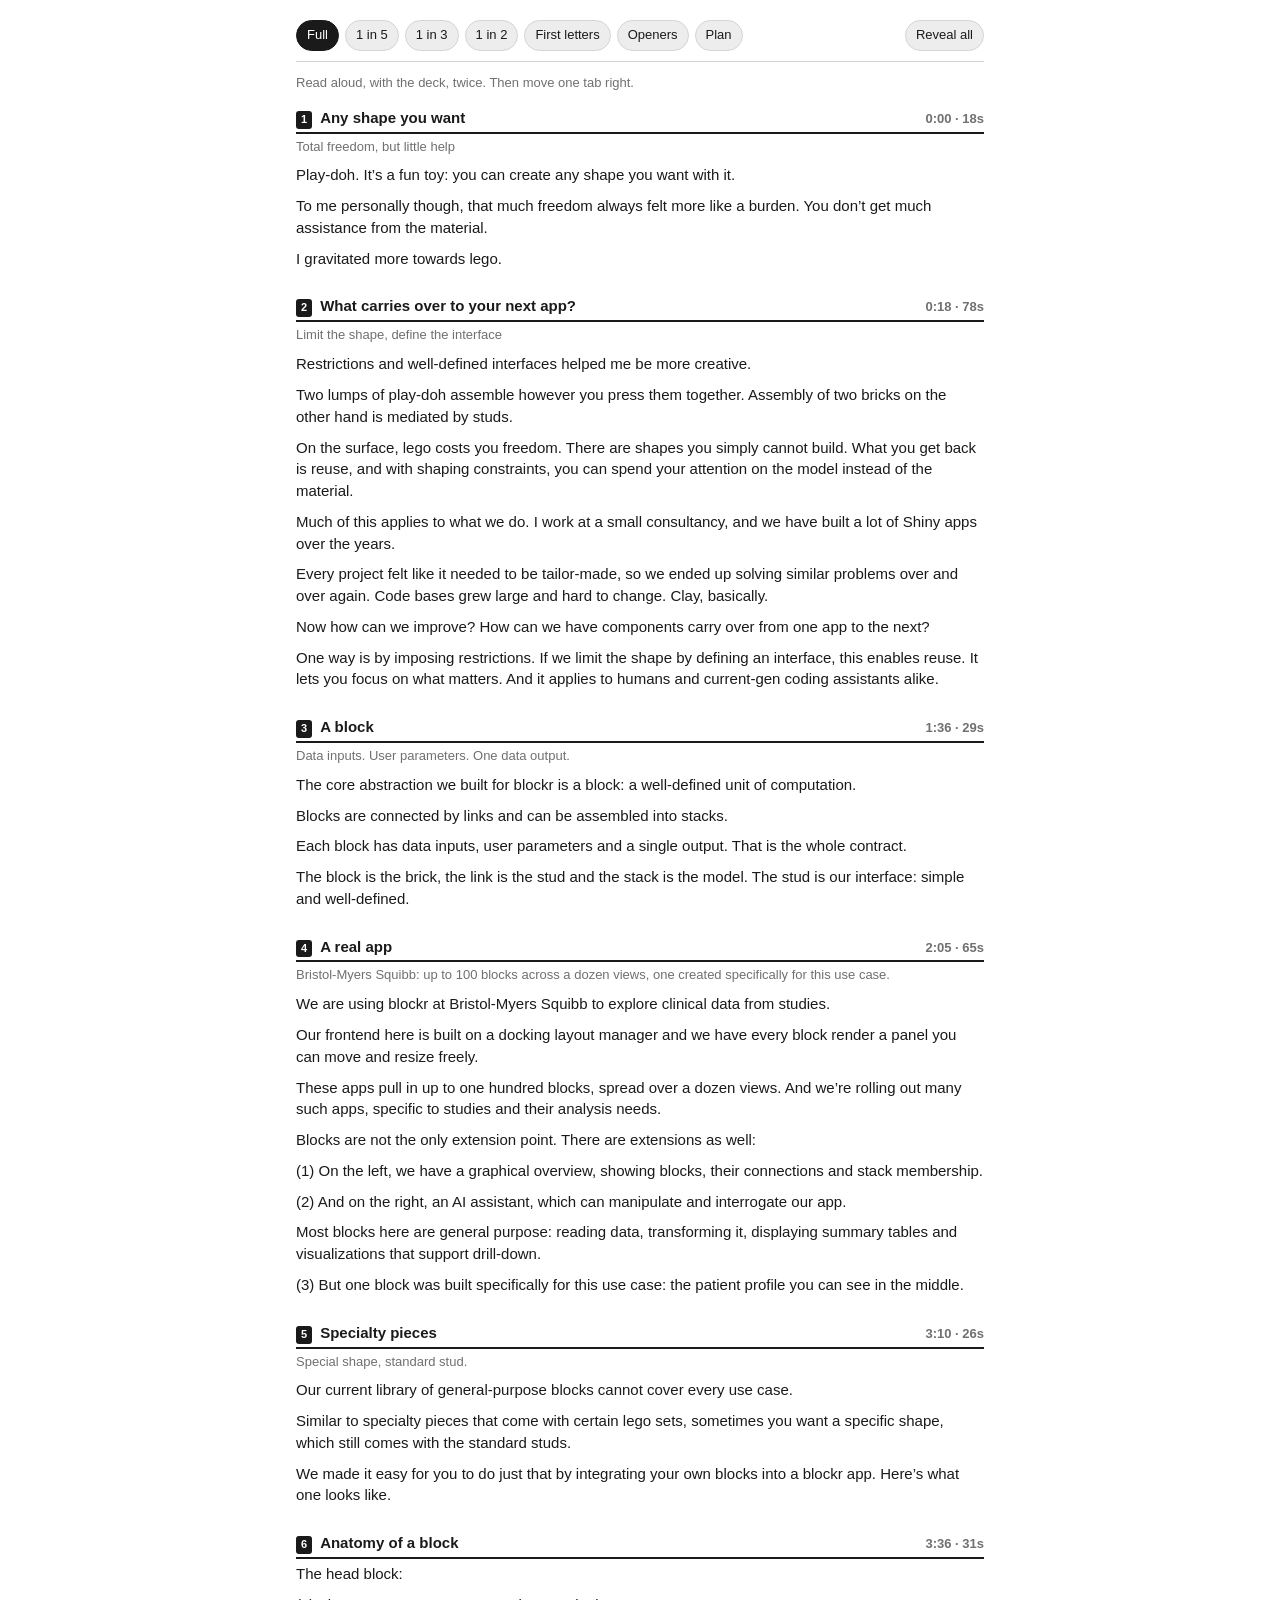
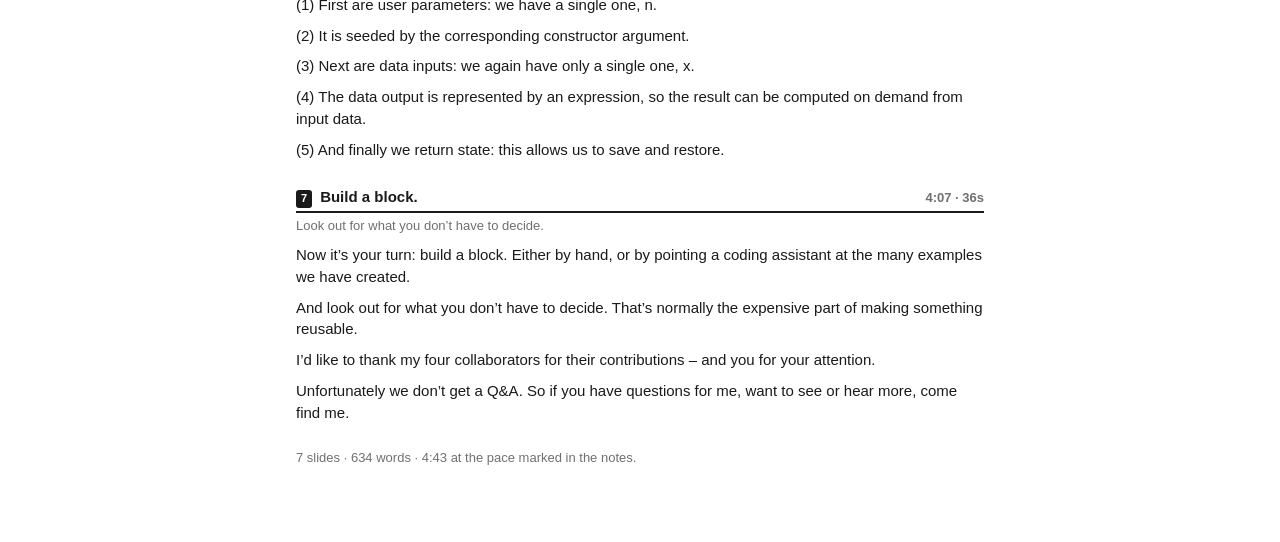
==== commit 4999c6ab: "Raise the target pace to 135 wpm and retime the deck" ====
--- a/drill/index.html
+++ b/drill/index.html
@@ -90,62 +90,62 @@
 <div class=level id=lv-full><h1>Full</h1>
 <p class=hint>Read aloud, with the deck, twice. Then move one tab right.</p>
 <section class=slide><div class=head><span class=num>1</span><span class=title>Any shape you want</span><span class=time>0:00 · 18s</span></div><div class=screen>Total freedom, but little help</div><div class=notes><p>Play-doh. It’s a fun toy: you can create any shape you want with it.</p><p>To me personally though, that much freedom always felt more like a burden. You don’t get much assistance from the material.</p><p>I gravitated more towards lego.</p></div></section>
-<section class=slide><div class=head><span class=num>2</span><span class=title>What carries over to your next app?</span><span class=time>0:18 · 80s</span></div><div class=screen>Limit the shape, define the interface</div><div class=notes><p>Restrictions and well-defined interfaces helped me be more creative.</p><p>Two lumps of play-doh assemble however you press them together. Assembly of two bricks on the other hand is mediated by studs.</p><p>On the surface, lego costs you freedom. There are shapes you simply cannot build. What you get back is reuse, and with shaping constraints, you can spend your attention on the model instead of the material.</p><p>Much of this applies to what we do. I work at a small consultancy, and we have built a lot of Shiny apps over the years.</p><p>Every project felt like it needed to be tailor-made, so we ended up solving similar problems over and over again. Code bases grew large and hard to change. Clay, basically.</p><p>Now how can we improve? How can we have components carry over from one app to the next?</p><p>One way is by imposing restrictions. If we limit the shape by defining an interface, this enables reuse. It lets you focus on what matters. And it applies to humans and current-gen coding assistants alike.</p></div></section>
-<section class=slide><div class=head><span class=num>3</span><span class=title>A block</span><span class=time>1:38 · 30s</span></div><div class=screen>Data inputs. User parameters. One data output.</div><div class=notes><p>The core abstraction we built for blockr is a block: a well-defined unit of computation.</p><p>Blocks are connected by links and can be assembled into stacks.</p><p>Each block has data inputs, user parameters and a single output. That is the whole contract.</p><p>The block is the brick, the link is the stud and the stack is the model. The stud is our interface: simple and well-defined.</p></div></section>
-<section class=slide><div class=head><span class=num>4</span><span class=title>A real app</span><span class=time>2:08 · 66s</span></div><div class=screen>Bristol-Myers Squibb: up to 100 blocks across a dozen views, one created specifically for this use case.</div><div class=notes><p>We are using blockr at Bristol-Myers Squibb to explore clinical data from studies.</p><p>Our frontend here is built on a docking layout manager and we have every block render a panel you can move and resize freely.</p><p>These apps pull in up to one hundred blocks, spread over a dozen views. And we’re rolling out many such apps, specific to studies and their analysis needs.</p><p>Blocks are not the only extension point. There are extensions as well:</p><p>(1) On the left, we have a graphical overview, showing blocks, their connections and stack membership.</p><p>(2) And on the right, an AI assistant, which can manipulate and interrogate our app.</p><p>Most blocks here are general purpose: reading data, transforming it, displaying summary tables and visualizations that support drill-down.</p><p>(3) But one block was built specifically for this use case: the patient profile you can see in the middle.</p></div></section>
-<section class=slide><div class=head><span class=num>5</span><span class=title>Specialty pieces</span><span class=time>3:14 · 26s</span></div><div class=screen>Special shape, standard stud.</div><div class=notes><p>Our current library of general-purpose blocks cannot cover every use case.</p><p>Similar to specialty pieces that come with certain lego sets, sometimes you want a specific shape, which still comes with the standard studs.</p><p>We made it easy for you to do just that by integrating your own blocks into a blockr app. Here’s what one looks like.</p></div></section>
-<section class=slide><div class=head><span class=num>6</span><span class=title>Anatomy of a block</span><span class=time>3:40 · 31s</span></div><div class=notes><p>The head block:</p><p>(1) First are user parameters: we have a single one, n.</p><p>(2) It is seeded by the corresponding constructor argument.</p><p>(3) Next are data inputs: we again have only a single one, x.</p><p>(4) The data output is represented by an expression, so the result can be computed on demand from input data.</p><p>(5) And finally we return state: this allows us to save and restore.</p></div></section>
-<section class=slide><div class=head><span class=num>7</span><span class=title>Build a block.</span><span class=time>4:11 · 36s</span></div><div class=screen>Look out for what you don’t have to decide.</div><div class=notes><p>Now it’s your turn: build a block. Either by hand, or by pointing a coding assistant at the many examples we have created.</p><p>And look out for what you don’t have to decide. That’s normally the expensive part of making something reusable.</p><p>I’d like to thank my four collaborators for their contributions – and you for your attention.</p><p>Unfortunately we don’t get a Q&amp;A. So if you have questions for me, want to see or hear more, come find me.</p></div></section>
+<section class=slide><div class=head><span class=num>2</span><span class=title>What carries over to your next app?</span><span class=time>0:18 · 78s</span></div><div class=screen>Limit the shape, define the interface</div><div class=notes><p>Restrictions and well-defined interfaces helped me be more creative.</p><p>Two lumps of play-doh assemble however you press them together. Assembly of two bricks on the other hand is mediated by studs.</p><p>On the surface, lego costs you freedom. There are shapes you simply cannot build. What you get back is reuse, and with shaping constraints, you can spend your attention on the model instead of the material.</p><p>Much of this applies to what we do. I work at a small consultancy, and we have built a lot of Shiny apps over the years.</p><p>Every project felt like it needed to be tailor-made, so we ended up solving similar problems over and over again. Code bases grew large and hard to change. Clay, basically.</p><p>Now how can we improve? How can we have components carry over from one app to the next?</p><p>One way is by imposing restrictions. If we limit the shape by defining an interface, this enables reuse. It lets you focus on what matters. And it applies to humans and current-gen coding assistants alike.</p></div></section>
+<section class=slide><div class=head><span class=num>3</span><span class=title>A block</span><span class=time>1:36 · 29s</span></div><div class=screen>Data inputs. User parameters. One data output.</div><div class=notes><p>The core abstraction we built for blockr is a block: a well-defined unit of computation.</p><p>Blocks are connected by links and can be assembled into stacks.</p><p>Each block has data inputs, user parameters and a single output. That is the whole contract.</p><p>The block is the brick, the link is the stud and the stack is the model. The stud is our interface: simple and well-defined.</p></div></section>
+<section class=slide><div class=head><span class=num>4</span><span class=title>A real app</span><span class=time>2:05 · 65s</span></div><div class=screen>Bristol-Myers Squibb: up to 100 blocks across a dozen views, one created specifically for this use case.</div><div class=notes><p>We are using blockr at Bristol-Myers Squibb to explore clinical data from studies.</p><p>Our frontend here is built on a docking layout manager and we have every block render a panel you can move and resize freely.</p><p>These apps pull in up to one hundred blocks, spread over a dozen views. And we’re rolling out many such apps, specific to studies and their analysis needs.</p><p>Blocks are not the only extension point. There are extensions as well:</p><p>(1) On the left, we have a graphical overview, showing blocks, their connections and stack membership.</p><p>(2) And on the right, an AI assistant, which can manipulate and interrogate our app.</p><p>Most blocks here are general purpose: reading data, transforming it, displaying summary tables and visualizations that support drill-down.</p><p>(3) But one block was built specifically for this use case: the patient profile you can see in the middle.</p></div></section>
+<section class=slide><div class=head><span class=num>5</span><span class=title>Specialty pieces</span><span class=time>3:10 · 26s</span></div><div class=screen>Special shape, standard stud.</div><div class=notes><p>Our current library of general-purpose blocks cannot cover every use case.</p><p>Similar to specialty pieces that come with certain lego sets, sometimes you want a specific shape, which still comes with the standard studs.</p><p>We made it easy for you to do just that by integrating your own blocks into a blockr app. Here’s what one looks like.</p></div></section>
+<section class=slide><div class=head><span class=num>6</span><span class=title>Anatomy of a block</span><span class=time>3:36 · 31s</span></div><div class=notes><p>The head block:</p><p>(1) First are user parameters: we have a single one, n.</p><p>(2) It is seeded by the corresponding constructor argument.</p><p>(3) Next are data inputs: we again have only a single one, x.</p><p>(4) The data output is represented by an expression, so the result can be computed on demand from input data.</p><p>(5) And finally we return state: this allows us to save and restore.</p></div></section>
+<section class=slide><div class=head><span class=num>7</span><span class=title>Build a block.</span><span class=time>4:07 · 36s</span></div><div class=screen>Look out for what you don’t have to decide.</div><div class=notes><p>Now it’s your turn: build a block. Either by hand, or by pointing a coding assistant at the many examples we have created.</p><p>And look out for what you don’t have to decide. That’s normally the expensive part of making something reusable.</p><p>I’d like to thank my four collaborators for their contributions – and you for your attention.</p><p>Unfortunately we don’t get a Q&amp;A. So if you have questions for me, want to see or hear more, come find me.</p></div></section>
 </div>
 <div class=level id=lv-fade5><h1>1 in 5</h1>
 <p class=hint>Say the paragraph; tap a blank only if you are stuck.</p>
 <section class=slide><div class=head><span class=num>1</span><span class=title>Any shape you want</span><span class=time>0:00 · 18s</span></div><div class=screen>Total freedom, but little help</div><div class=notes><p>Play-doh. It’s a fun <span class=b>toy</span>: you can create any <span class=b>shape</span> you want with it.</p><p>To me personally though, <span class=b>that</span> much freedom always felt <span class=b>more</span> like a burden. You <span class=b>don’t</span> get much assistance from <span class=b>the</span> material.</p><p>I gravitated more towards <span class=b>lego</span>.</p></div></section>
-<section class=slide><div class=head><span class=num>2</span><span class=title>What carries over to your next app?</span><span class=time>0:18 · 80s</span></div><div class=screen>Limit the shape, define the interface</div><div class=notes><p>Restrictions and well-defined interfaces <span class=b>helped</span> me be more creative.</p><p>Two lumps of play-doh <span class=b>assemble</span> however you press them <span class=b>together</span>. Assembly of two bricks <span class=b>on</span> the other hand is <span class=b>mediated</span> by studs.</p><p>On the surface, lego <span class=b>costs</span> you freedom. There are <span class=b>shapes</span> you simply cannot build. <span class=b>What</span> you get back is <span class=b>reuse</span>, and with shaping constraints, <span class=b>you</span> can spend your attention <span class=b>on</span> the model instead of <span class=b>the</span> material.</p><p>Much of this applies <span class=b>to</span> what we do. I <span class=b>work</span> at a small consultancy, <span class=b>and</span> we have built a <span class=b>lot</span> of Shiny apps over <span class=b>the</span> years.</p><p>Every project felt like <span class=b>it</span> needed to be tailor-made, <span class=b>so</span> we ended up solving <span class=b>similar</span> problems over and over <span class=b>again</span>. Code bases grew large <span class=b>and</span> hard to change. Clay, <span class=b>basically</span>.</p><p>Now how can we <span class=b>improve</span>? How can we have <span class=b>components</span> carry over from one <span class=b>app</span> to the next?</p><p>One way is by <span class=b>imposing</span> restrictions. If we limit <span class=b>the</span> shape by defining an <span class=b>interface</span>, this enables reuse. It <span class=b>lets</span> you focus on what <span class=b>matters</span>. And it applies to <span class=b>humans</span> and current-gen coding assistants <span class=b>alike</span>.</p></div></section>
-<section class=slide><div class=head><span class=num>3</span><span class=title>A block</span><span class=time>1:38 · 30s</span></div><div class=screen>Data inputs. User parameters. One data output.</div><div class=notes><p>The core abstraction we <span class=b>built</span> for blockr is a <span class=b>block</span>: a well-defined unit of <span class=b>computation</span>.</p><p>Blocks are connected by <span class=b>links</span> and can be assembled <span class=b>into</span> stacks.</p><p>Each block has data <span class=b>inputs</span>, user parameters and a <span class=b>single</span> output. That is the <span class=b>whole</span> contract.</p><p>The block is the <span class=b>brick</span>, the link is the <span class=b>stud</span> and the stack is <span class=b>the</span> model. The stud is <span class=b>our</span> interface: simple and well-defined.</p></div></section>
-<section class=slide><div class=head><span class=num>4</span><span class=title>A real app</span><span class=time>2:08 · 66s</span></div><div class=screen>Bristol-Myers Squibb: up to 100 blocks across a dozen views, one created specifically for this use case.</div><div class=notes><p>We are using blockr <span class=b>at</span> Bristol-Myers Squibb to explore <span class=b>clinical</span> data from studies.</p><p>Our frontend here is <span class=b>built</span> on a docking layout <span class=b>manager</span> and we have every <span class=b>block</span> render a panel you <span class=b>can</span> move and resize freely.</p><p>These apps pull in <span class=b>up</span> to one hundred blocks, <span class=b>spread</span> over a dozen views. <span class=b>And</span> we’re rolling out many <span class=b>such</span> apps, specific to studies <span class=b>and</span> their analysis needs.</p><p>Blocks are not the <span class=b>only</span> extension point. There are <span class=b>extensions</span> as well:</p><p>(1) On the left, we <span class=b>have</span> a graphical overview, showing <span class=b>blocks</span>, their connections and stack <span class=b>membership</span>.</p><p>(2) And on the right, <span class=b>an</span> AI assistant, which can <span class=b>manipulate</span> and interrogate our app.</p><p>Most blocks here are <span class=b>general</span> purpose: reading data, transforming <span class=b>it</span>, displaying summary tables and <span class=b>visualizations</span> that support drill-down.</p><p>(3) But one block was <span class=b>built</span> specifically for this use <span class=b>case</span>: the patient profile you <span class=b>can</span> see in the middle.</p></div></section>
-<section class=slide><div class=head><span class=num>5</span><span class=title>Specialty pieces</span><span class=time>3:14 · 26s</span></div><div class=screen>Special shape, standard stud.</div><div class=notes><p>Our current library of <span class=b>general-purpose</span> blocks cannot cover every <span class=b>use</span> case.</p><p>Similar to specialty pieces <span class=b>that</span> come with certain lego <span class=b>sets</span>, sometimes you want a <span class=b>specific</span> shape, which still comes <span class=b>with</span> the standard studs.</p><p>We made it easy <span class=b>for</span> you to do just <span class=b>that</span> by integrating your own <span class=b>blocks</span> into a blockr app. <span class=b>Here’s</span> what one looks like.</p></div></section>
-<section class=slide><div class=head><span class=num>6</span><span class=title>Anatomy of a block</span><span class=time>3:40 · 31s</span></div><div class=notes><p>The head block:</p><p>(1) First are user parameters: <span class=b>we</span> have a single one, <span class=b>n</span>.</p><p>(2) It is seeded by <span class=b>the</span> corresponding constructor argument.</p><p>(3) Next are data inputs: <span class=b>we</span> again have only a <span class=b>single</span> one, x.</p><p>(4) The data output is <span class=b>represented</span> by an expression, so <span class=b>the</span> result can be computed <span class=b>on</span> demand from input data.</p><p>(5) And finally we return <span class=b>state</span>: this allows us to <span class=b>save</span> and restore.</p></div></section>
-<section class=slide><div class=head><span class=num>7</span><span class=title>Build a block.</span><span class=time>4:11 · 36s</span></div><div class=screen>Look out for what you don’t have to decide.</div><div class=notes><p>Now it’s your turn: <span class=b>build</span> a block. Either by <span class=b>hand</span>, or by pointing a <span class=b>coding</span> assistant at the many <span class=b>examples</span> we have created.</p><p>And look out for <span class=b>what</span> you don’t have to <span class=b>decide</span>. That’s normally the expensive <span class=b>part</span> of making something reusable.</p><p>I’d like to thank <span class=b>my</span> four collaborators for their <span class=b>contributions</span> – and you for your <span class=b>attention</span>.</p><p>Unfortunately we don’t get <span class=b>a</span> Q&amp;A. So if you <span class=b>have</span> questions for me, want <span class=b>to</span> see or hear more, <span class=b>come</span> find me.</p></div></section>
+<section class=slide><div class=head><span class=num>2</span><span class=title>What carries over to your next app?</span><span class=time>0:18 · 78s</span></div><div class=screen>Limit the shape, define the interface</div><div class=notes><p>Restrictions and well-defined interfaces <span class=b>helped</span> me be more creative.</p><p>Two lumps of play-doh <span class=b>assemble</span> however you press them <span class=b>together</span>. Assembly of two bricks <span class=b>on</span> the other hand is <span class=b>mediated</span> by studs.</p><p>On the surface, lego <span class=b>costs</span> you freedom. There are <span class=b>shapes</span> you simply cannot build. <span class=b>What</span> you get back is <span class=b>reuse</span>, and with shaping constraints, <span class=b>you</span> can spend your attention <span class=b>on</span> the model instead of <span class=b>the</span> material.</p><p>Much of this applies <span class=b>to</span> what we do. I <span class=b>work</span> at a small consultancy, <span class=b>and</span> we have built a <span class=b>lot</span> of Shiny apps over <span class=b>the</span> years.</p><p>Every project felt like <span class=b>it</span> needed to be tailor-made, <span class=b>so</span> we ended up solving <span class=b>similar</span> problems over and over <span class=b>again</span>. Code bases grew large <span class=b>and</span> hard to change. Clay, <span class=b>basically</span>.</p><p>Now how can we <span class=b>improve</span>? How can we have <span class=b>components</span> carry over from one <span class=b>app</span> to the next?</p><p>One way is by <span class=b>imposing</span> restrictions. If we limit <span class=b>the</span> shape by defining an <span class=b>interface</span>, this enables reuse. It <span class=b>lets</span> you focus on what <span class=b>matters</span>. And it applies to <span class=b>humans</span> and current-gen coding assistants <span class=b>alike</span>.</p></div></section>
+<section class=slide><div class=head><span class=num>3</span><span class=title>A block</span><span class=time>1:36 · 29s</span></div><div class=screen>Data inputs. User parameters. One data output.</div><div class=notes><p>The core abstraction we <span class=b>built</span> for blockr is a <span class=b>block</span>: a well-defined unit of <span class=b>computation</span>.</p><p>Blocks are connected by <span class=b>links</span> and can be assembled <span class=b>into</span> stacks.</p><p>Each block has data <span class=b>inputs</span>, user parameters and a <span class=b>single</span> output. That is the <span class=b>whole</span> contract.</p><p>The block is the <span class=b>brick</span>, the link is the <span class=b>stud</span> and the stack is <span class=b>the</span> model. The stud is <span class=b>our</span> interface: simple and well-defined.</p></div></section>
+<section class=slide><div class=head><span class=num>4</span><span class=title>A real app</span><span class=time>2:05 · 65s</span></div><div class=screen>Bristol-Myers Squibb: up to 100 blocks across a dozen views, one created specifically for this use case.</div><div class=notes><p>We are using blockr <span class=b>at</span> Bristol-Myers Squibb to explore <span class=b>clinical</span> data from studies.</p><p>Our frontend here is <span class=b>built</span> on a docking layout <span class=b>manager</span> and we have every <span class=b>block</span> render a panel you <span class=b>can</span> move and resize freely.</p><p>These apps pull in <span class=b>up</span> to one hundred blocks, <span class=b>spread</span> over a dozen views. <span class=b>And</span> we’re rolling out many <span class=b>such</span> apps, specific to studies <span class=b>and</span> their analysis needs.</p><p>Blocks are not the <span class=b>only</span> extension point. There are <span class=b>extensions</span> as well:</p><p>(1) On the left, we <span class=b>have</span> a graphical overview, showing <span class=b>blocks</span>, their connections and stack <span class=b>membership</span>.</p><p>(2) And on the right, <span class=b>an</span> AI assistant, which can <span class=b>manipulate</span> and interrogate our app.</p><p>Most blocks here are <span class=b>general</span> purpose: reading data, transforming <span class=b>it</span>, displaying summary tables and <span class=b>visualizations</span> that support drill-down.</p><p>(3) But one block was <span class=b>built</span> specifically for this use <span class=b>case</span>: the patient profile you <span class=b>can</span> see in the middle.</p></div></section>
+<section class=slide><div class=head><span class=num>5</span><span class=title>Specialty pieces</span><span class=time>3:10 · 26s</span></div><div class=screen>Special shape, standard stud.</div><div class=notes><p>Our current library of <span class=b>general-purpose</span> blocks cannot cover every <span class=b>use</span> case.</p><p>Similar to specialty pieces <span class=b>that</span> come with certain lego <span class=b>sets</span>, sometimes you want a <span class=b>specific</span> shape, which still comes <span class=b>with</span> the standard studs.</p><p>We made it easy <span class=b>for</span> you to do just <span class=b>that</span> by integrating your own <span class=b>blocks</span> into a blockr app. <span class=b>Here’s</span> what one looks like.</p></div></section>
+<section class=slide><div class=head><span class=num>6</span><span class=title>Anatomy of a block</span><span class=time>3:36 · 31s</span></div><div class=notes><p>The head block:</p><p>(1) First are user parameters: <span class=b>we</span> have a single one, <span class=b>n</span>.</p><p>(2) It is seeded by <span class=b>the</span> corresponding constructor argument.</p><p>(3) Next are data inputs: <span class=b>we</span> again have only a <span class=b>single</span> one, x.</p><p>(4) The data output is <span class=b>represented</span> by an expression, so <span class=b>the</span> result can be computed <span class=b>on</span> demand from input data.</p><p>(5) And finally we return <span class=b>state</span>: this allows us to <span class=b>save</span> and restore.</p></div></section>
+<section class=slide><div class=head><span class=num>7</span><span class=title>Build a block.</span><span class=time>4:07 · 36s</span></div><div class=screen>Look out for what you don’t have to decide.</div><div class=notes><p>Now it’s your turn: <span class=b>build</span> a block. Either by <span class=b>hand</span>, or by pointing a <span class=b>coding</span> assistant at the many <span class=b>examples</span> we have created.</p><p>And look out for <span class=b>what</span> you don’t have to <span class=b>decide</span>. That’s normally the expensive <span class=b>part</span> of making something reusable.</p><p>I’d like to thank <span class=b>my</span> four collaborators for their <span class=b>contributions</span> – and you for your <span class=b>attention</span>.</p><p>Unfortunately we don’t get <span class=b>a</span> Q&amp;A. So if you <span class=b>have</span> questions for me, want <span class=b>to</span> see or hear more, <span class=b>come</span> find me.</p></div></section>
 </div>
 <div class=level id=lv-fade3><h1>1 in 3</h1>
 <p class=hint>Same. Two clean passes in a row before moving on.</p>
 <section class=slide><div class=head><span class=num>1</span><span class=title>Any shape you want</span><span class=time>0:00 · 18s</span></div><div class=screen>Total freedom, but little help</div><div class=notes><p>Play-doh. It’s <span class=b>a</span> fun toy: <span class=b>you</span> can create <span class=b>any</span> shape you <span class=b>want</span> with it.</p><p>To me <span class=b>personally</span> though, that <span class=b>much</span> freedom always <span class=b>felt</span> more like <span class=b>a</span> burden. You <span class=b>don’t</span> get much <span class=b>assistance</span> from the <span class=b>material</span>.</p><p>I gravitated <span class=b>more</span> towards lego.</p></div></section>
-<section class=slide><div class=head><span class=num>2</span><span class=title>What carries over to your next app?</span><span class=time>0:18 · 80s</span></div><div class=screen>Limit the shape, define the interface</div><div class=notes><p>Restrictions and <span class=b>well-defined</span> interfaces helped <span class=b>me</span> be more <span class=b>creative</span>.</p><p>Two lumps <span class=b>of</span> play-doh assemble <span class=b>however</span> you press <span class=b>them</span> together. Assembly <span class=b>of</span> two bricks <span class=b>on</span> the other <span class=b>hand</span> is mediated <span class=b>by</span> studs.</p><p>On the <span class=b>surface</span>, lego costs <span class=b>you</span> freedom. There <span class=b>are</span> shapes you <span class=b>simply</span> cannot build. <span class=b>What</span> you get <span class=b>back</span> is reuse, <span class=b>and</span> with shaping <span class=b>constraints</span>, you can <span class=b>spend</span> your attention <span class=b>on</span> the model <span class=b>instead</span> of the <span class=b>material</span>.</p><p>Much of <span class=b>this</span> applies to <span class=b>what</span> we do. <span class=b>I</span> work at <span class=b>a</span> small consultancy, <span class=b>and</span> we have <span class=b>built</span> a lot <span class=b>of</span> Shiny apps <span class=b>over</span> the years.</p><p>Every project <span class=b>felt</span> like it <span class=b>needed</span> to be <span class=b>tailor-made</span>, so we <span class=b>ended</span> up solving <span class=b>similar</span> problems over <span class=b>and</span> over again. <span class=b>Code</span> bases grew <span class=b>large</span> and hard <span class=b>to</span> change. Clay, <span class=b>basically</span>.</p><p>Now how <span class=b>can</span> we improve? <span class=b>How</span> can we <span class=b>have</span> components carry <span class=b>over</span> from one <span class=b>app</span> to the <span class=b>next</span>?</p><p>One way <span class=b>is</span> by imposing <span class=b>restrictions</span>. If we <span class=b>limit</span> the shape <span class=b>by</span> defining an <span class=b>interface</span>, this enables <span class=b>reuse</span>. It lets <span class=b>you</span> focus on <span class=b>what</span> matters. And <span class=b>it</span> applies to <span class=b>humans</span> and current-gen <span class=b>coding</span> assistants alike.</p></div></section>
-<section class=slide><div class=head><span class=num>3</span><span class=title>A block</span><span class=time>1:38 · 30s</span></div><div class=screen>Data inputs. User parameters. One data output.</div><div class=notes><p>The core <span class=b>abstraction</span> we built <span class=b>for</span> blockr is <span class=b>a</span> block: a <span class=b>well-defined</span> unit of <span class=b>computation</span>.</p><p>Blocks are <span class=b>connected</span> by links <span class=b>and</span> can be <span class=b>assembled</span> into stacks.</p><p>Each block <span class=b>has</span> data inputs, <span class=b>user</span> parameters and <span class=b>a</span> single output. <span class=b>That</span> is the <span class=b>whole</span> contract.</p><p>The block <span class=b>is</span> the brick, <span class=b>the</span> link is <span class=b>the</span> stud and <span class=b>the</span> stack is <span class=b>the</span> model. The <span class=b>stud</span> is our <span class=b>interface</span>: simple and <span class=b>well-defined</span>.</p></div></section>
-<section class=slide><div class=head><span class=num>4</span><span class=title>A real app</span><span class=time>2:08 · 66s</span></div><div class=screen>Bristol-Myers Squibb: up to 100 blocks across a dozen views, one created specifically for this use case.</div><div class=notes><p>We are <span class=b>using</span> blockr at <span class=b>Bristol-Myers</span> Squibb to <span class=b>explore</span> clinical data <span class=b>from</span> studies.</p><p>Our frontend <span class=b>here</span> is built <span class=b>on</span> a docking <span class=b>layout</span> manager and <span class=b>we</span> have every <span class=b>block</span> render a <span class=b>panel</span> you can <span class=b>move</span> and resize <span class=b>freely</span>.</p><p>These apps <span class=b>pull</span> in up <span class=b>to</span> one hundred <span class=b>blocks</span>, spread over <span class=b>a</span> dozen views. <span class=b>And</span> we’re rolling <span class=b>out</span> many such <span class=b>apps</span>, specific to <span class=b>studies</span> and their <span class=b>analysis</span> needs.</p><p>Blocks are <span class=b>not</span> the only <span class=b>extension</span> point. There <span class=b>are</span> extensions as <span class=b>well</span>:</p><p>(1) On the <span class=b>left</span>, we have <span class=b>a</span> graphical overview, <span class=b>showing</span> blocks, their <span class=b>connections</span> and stack <span class=b>membership</span>.</p><p>(2) And on <span class=b>the</span> right, an <span class=b>AI</span> assistant, which <span class=b>can</span> manipulate and <span class=b>interrogate</span> our app.</p><p>Most blocks <span class=b>here</span> are general <span class=b>purpose</span>: reading data, <span class=b>transforming</span> it, displaying <span class=b>summary</span> tables and <span class=b>visualizations</span> that support <span class=b>drill-down</span>.</p><p>(3) But one <span class=b>block</span> was built <span class=b>specifically</span> for this <span class=b>use</span> case: the <span class=b>patient</span> profile you <span class=b>can</span> see in <span class=b>the</span> middle.</p></div></section>
-<section class=slide><div class=head><span class=num>5</span><span class=title>Specialty pieces</span><span class=time>3:14 · 26s</span></div><div class=screen>Special shape, standard stud.</div><div class=notes><p>Our current <span class=b>library</span> of general-purpose <span class=b>blocks</span> cannot cover <span class=b>every</span> use case.</p><p>Similar to <span class=b>specialty</span> pieces that <span class=b>come</span> with certain <span class=b>lego</span> sets, sometimes <span class=b>you</span> want a <span class=b>specific</span> shape, which <span class=b>still</span> comes with <span class=b>the</span> standard studs.</p><p>We made <span class=b>it</span> easy for <span class=b>you</span> to do <span class=b>just</span> that by <span class=b>integrating</span> your own <span class=b>blocks</span> into a <span class=b>blockr</span> app. Here’s <span class=b>what</span> one looks <span class=b>like</span>.</p></div></section>
-<section class=slide><div class=head><span class=num>6</span><span class=title>Anatomy of a block</span><span class=time>3:40 · 31s</span></div><div class=notes><p>The head <span class=b>block</span>:</p><p>(1) First are <span class=b>user</span> parameters: we <span class=b>have</span> a single <span class=b>one</span>, n.</p><p>(2) It is <span class=b>seeded</span> by the <span class=b>corresponding</span> constructor argument.</p><p>(3) Next are <span class=b>data</span> inputs: we <span class=b>again</span> have only <span class=b>a</span> single one, <span class=b>x</span>.</p><p>(4) The data <span class=b>output</span> is represented <span class=b>by</span> an expression, <span class=b>so</span> the result <span class=b>can</span> be computed <span class=b>on</span> demand from <span class=b>input</span> data.</p><p>(5) And finally <span class=b>we</span> return state: <span class=b>this</span> allows us <span class=b>to</span> save and <span class=b>restore</span>.</p></div></section>
-<section class=slide><div class=head><span class=num>7</span><span class=title>Build a block.</span><span class=time>4:11 · 36s</span></div><div class=screen>Look out for what you don’t have to decide.</div><div class=notes><p>Now it’s <span class=b>your</span> turn: build <span class=b>a</span> block. Either <span class=b>by</span> hand, or <span class=b>by</span> pointing a <span class=b>coding</span> assistant at <span class=b>the</span> many examples <span class=b>we</span> have created.</p><p>And look <span class=b>out</span> for what <span class=b>you</span> don’t have <span class=b>to</span> decide. That’s <span class=b>normally</span> the expensive <span class=b>part</span> of making <span class=b>something</span> reusable.</p><p>I’d like <span class=b>to</span> thank my <span class=b>four</span> collaborators for <span class=b>their</span> contributions – and <span class=b>you</span> for your <span class=b>attention</span>.</p><p>Unfortunately we <span class=b>don’t</span> get a <span class=b>Q</span>&amp;A. So if <span class=b>you</span> have questions <span class=b>for</span> me, want <span class=b>to</span> see or <span class=b>hear</span> more, come <span class=b>find</span> me.</p></div></section>
+<section class=slide><div class=head><span class=num>2</span><span class=title>What carries over to your next app?</span><span class=time>0:18 · 78s</span></div><div class=screen>Limit the shape, define the interface</div><div class=notes><p>Restrictions and <span class=b>well-defined</span> interfaces helped <span class=b>me</span> be more <span class=b>creative</span>.</p><p>Two lumps <span class=b>of</span> play-doh assemble <span class=b>however</span> you press <span class=b>them</span> together. Assembly <span class=b>of</span> two bricks <span class=b>on</span> the other <span class=b>hand</span> is mediated <span class=b>by</span> studs.</p><p>On the <span class=b>surface</span>, lego costs <span class=b>you</span> freedom. There <span class=b>are</span> shapes you <span class=b>simply</span> cannot build. <span class=b>What</span> you get <span class=b>back</span> is reuse, <span class=b>and</span> with shaping <span class=b>constraints</span>, you can <span class=b>spend</span> your attention <span class=b>on</span> the model <span class=b>instead</span> of the <span class=b>material</span>.</p><p>Much of <span class=b>this</span> applies to <span class=b>what</span> we do. <span class=b>I</span> work at <span class=b>a</span> small consultancy, <span class=b>and</span> we have <span class=b>built</span> a lot <span class=b>of</span> Shiny apps <span class=b>over</span> the years.</p><p>Every project <span class=b>felt</span> like it <span class=b>needed</span> to be <span class=b>tailor-made</span>, so we <span class=b>ended</span> up solving <span class=b>similar</span> problems over <span class=b>and</span> over again. <span class=b>Code</span> bases grew <span class=b>large</span> and hard <span class=b>to</span> change. Clay, <span class=b>basically</span>.</p><p>Now how <span class=b>can</span> we improve? <span class=b>How</span> can we <span class=b>have</span> components carry <span class=b>over</span> from one <span class=b>app</span> to the <span class=b>next</span>?</p><p>One way <span class=b>is</span> by imposing <span class=b>restrictions</span>. If we <span class=b>limit</span> the shape <span class=b>by</span> defining an <span class=b>interface</span>, this enables <span class=b>reuse</span>. It lets <span class=b>you</span> focus on <span class=b>what</span> matters. And <span class=b>it</span> applies to <span class=b>humans</span> and current-gen <span class=b>coding</span> assistants alike.</p></div></section>
+<section class=slide><div class=head><span class=num>3</span><span class=title>A block</span><span class=time>1:36 · 29s</span></div><div class=screen>Data inputs. User parameters. One data output.</div><div class=notes><p>The core <span class=b>abstraction</span> we built <span class=b>for</span> blockr is <span class=b>a</span> block: a <span class=b>well-defined</span> unit of <span class=b>computation</span>.</p><p>Blocks are <span class=b>connected</span> by links <span class=b>and</span> can be <span class=b>assembled</span> into stacks.</p><p>Each block <span class=b>has</span> data inputs, <span class=b>user</span> parameters and <span class=b>a</span> single output. <span class=b>That</span> is the <span class=b>whole</span> contract.</p><p>The block <span class=b>is</span> the brick, <span class=b>the</span> link is <span class=b>the</span> stud and <span class=b>the</span> stack is <span class=b>the</span> model. The <span class=b>stud</span> is our <span class=b>interface</span>: simple and <span class=b>well-defined</span>.</p></div></section>
+<section class=slide><div class=head><span class=num>4</span><span class=title>A real app</span><span class=time>2:05 · 65s</span></div><div class=screen>Bristol-Myers Squibb: up to 100 blocks across a dozen views, one created specifically for this use case.</div><div class=notes><p>We are <span class=b>using</span> blockr at <span class=b>Bristol-Myers</span> Squibb to <span class=b>explore</span> clinical data <span class=b>from</span> studies.</p><p>Our frontend <span class=b>here</span> is built <span class=b>on</span> a docking <span class=b>layout</span> manager and <span class=b>we</span> have every <span class=b>block</span> render a <span class=b>panel</span> you can <span class=b>move</span> and resize <span class=b>freely</span>.</p><p>These apps <span class=b>pull</span> in up <span class=b>to</span> one hundred <span class=b>blocks</span>, spread over <span class=b>a</span> dozen views. <span class=b>And</span> we’re rolling <span class=b>out</span> many such <span class=b>apps</span>, specific to <span class=b>studies</span> and their <span class=b>analysis</span> needs.</p><p>Blocks are <span class=b>not</span> the only <span class=b>extension</span> point. There <span class=b>are</span> extensions as <span class=b>well</span>:</p><p>(1) On the <span class=b>left</span>, we have <span class=b>a</span> graphical overview, <span class=b>showing</span> blocks, their <span class=b>connections</span> and stack <span class=b>membership</span>.</p><p>(2) And on <span class=b>the</span> right, an <span class=b>AI</span> assistant, which <span class=b>can</span> manipulate and <span class=b>interrogate</span> our app.</p><p>Most blocks <span class=b>here</span> are general <span class=b>purpose</span>: reading data, <span class=b>transforming</span> it, displaying <span class=b>summary</span> tables and <span class=b>visualizations</span> that support <span class=b>drill-down</span>.</p><p>(3) But one <span class=b>block</span> was built <span class=b>specifically</span> for this <span class=b>use</span> case: the <span class=b>patient</span> profile you <span class=b>can</span> see in <span class=b>the</span> middle.</p></div></section>
+<section class=slide><div class=head><span class=num>5</span><span class=title>Specialty pieces</span><span class=time>3:10 · 26s</span></div><div class=screen>Special shape, standard stud.</div><div class=notes><p>Our current <span class=b>library</span> of general-purpose <span class=b>blocks</span> cannot cover <span class=b>every</span> use case.</p><p>Similar to <span class=b>specialty</span> pieces that <span class=b>come</span> with certain <span class=b>lego</span> sets, sometimes <span class=b>you</span> want a <span class=b>specific</span> shape, which <span class=b>still</span> comes with <span class=b>the</span> standard studs.</p><p>We made <span class=b>it</span> easy for <span class=b>you</span> to do <span class=b>just</span> that by <span class=b>integrating</span> your own <span class=b>blocks</span> into a <span class=b>blockr</span> app. Here’s <span class=b>what</span> one looks <span class=b>like</span>.</p></div></section>
+<section class=slide><div class=head><span class=num>6</span><span class=title>Anatomy of a block</span><span class=time>3:36 · 31s</span></div><div class=notes><p>The head <span class=b>block</span>:</p><p>(1) First are <span class=b>user</span> parameters: we <span class=b>have</span> a single <span class=b>one</span>, n.</p><p>(2) It is <span class=b>seeded</span> by the <span class=b>corresponding</span> constructor argument.</p><p>(3) Next are <span class=b>data</span> inputs: we <span class=b>again</span> have only <span class=b>a</span> single one, <span class=b>x</span>.</p><p>(4) The data <span class=b>output</span> is represented <span class=b>by</span> an expression, <span class=b>so</span> the result <span class=b>can</span> be computed <span class=b>on</span> demand from <span class=b>input</span> data.</p><p>(5) And finally <span class=b>we</span> return state: <span class=b>this</span> allows us <span class=b>to</span> save and <span class=b>restore</span>.</p></div></section>
+<section class=slide><div class=head><span class=num>7</span><span class=title>Build a block.</span><span class=time>4:07 · 36s</span></div><div class=screen>Look out for what you don’t have to decide.</div><div class=notes><p>Now it’s <span class=b>your</span> turn: build <span class=b>a</span> block. Either <span class=b>by</span> hand, or <span class=b>by</span> pointing a <span class=b>coding</span> assistant at <span class=b>the</span> many examples <span class=b>we</span> have created.</p><p>And look <span class=b>out</span> for what <span class=b>you</span> don’t have <span class=b>to</span> decide. That’s <span class=b>normally</span> the expensive <span class=b>part</span> of making <span class=b>something</span> reusable.</p><p>I’d like <span class=b>to</span> thank my <span class=b>four</span> collaborators for <span class=b>their</span> contributions – and <span class=b>you</span> for your <span class=b>attention</span>.</p><p>Unfortunately we <span class=b>don’t</span> get a <span class=b>Q</span>&amp;A. So if <span class=b>you</span> have questions <span class=b>for</span> me, want <span class=b>to</span> see or <span class=b>hear</span> more, come <span class=b>find</span> me.</p></div></section>
 </div>
 <div class=level id=lv-fade2><h1>1 in 2</h1>
 <p class=hint>Same. If you miss more than one word per slide, go back a tab.</p>
 <section class=slide><div class=head><span class=num>1</span><span class=title>Any shape you want</span><span class=time>0:00 · 18s</span></div><div class=screen>Total freedom, but little help</div><div class=notes><p>Play-doh. <span class=b>It’s</span> a <span class=b>fun</span> toy: <span class=b>you</span> can <span class=b>create</span> any <span class=b>shape</span> you <span class=b>want</span> with <span class=b>it</span>.</p><p>To <span class=b>me</span> personally <span class=b>though</span>, that <span class=b>much</span> freedom <span class=b>always</span> felt <span class=b>more</span> like <span class=b>a</span> burden. <span class=b>You</span> don’t <span class=b>get</span> much <span class=b>assistance</span> from <span class=b>the</span> material.</p><p>I <span class=b>gravitated</span> more <span class=b>towards</span> lego.</p></div></section>
-<section class=slide><div class=head><span class=num>2</span><span class=title>What carries over to your next app?</span><span class=time>0:18 · 80s</span></div><div class=screen>Limit the shape, define the interface</div><div class=notes><p>Restrictions <span class=b>and</span> well-defined <span class=b>interfaces</span> helped <span class=b>me</span> be <span class=b>more</span> creative.</p><p>Two <span class=b>lumps</span> of <span class=b>play-doh</span> assemble <span class=b>however</span> you <span class=b>press</span> them <span class=b>together</span>. Assembly <span class=b>of</span> two <span class=b>bricks</span> on <span class=b>the</span> other <span class=b>hand</span> is <span class=b>mediated</span> by <span class=b>studs</span>.</p><p>On <span class=b>the</span> surface, <span class=b>lego</span> costs <span class=b>you</span> freedom. <span class=b>There</span> are <span class=b>shapes</span> you <span class=b>simply</span> cannot <span class=b>build</span>. What <span class=b>you</span> get <span class=b>back</span> is <span class=b>reuse</span>, and <span class=b>with</span> shaping <span class=b>constraints</span>, you <span class=b>can</span> spend <span class=b>your</span> attention <span class=b>on</span> the <span class=b>model</span> instead <span class=b>of</span> the <span class=b>material</span>.</p><p>Much <span class=b>of</span> this <span class=b>applies</span> to <span class=b>what</span> we <span class=b>do</span>. I <span class=b>work</span> at <span class=b>a</span> small <span class=b>consultancy</span>, and <span class=b>we</span> have <span class=b>built</span> a <span class=b>lot</span> of <span class=b>Shiny</span> apps <span class=b>over</span> the <span class=b>years</span>.</p><p>Every <span class=b>project</span> felt <span class=b>like</span> it <span class=b>needed</span> to <span class=b>be</span> tailor-made, <span class=b>so</span> we <span class=b>ended</span> up <span class=b>solving</span> similar <span class=b>problems</span> over <span class=b>and</span> over <span class=b>again</span>. Code <span class=b>bases</span> grew <span class=b>large</span> and <span class=b>hard</span> to <span class=b>change</span>. Clay, <span class=b>basically</span>.</p><p>Now <span class=b>how</span> can <span class=b>we</span> improve? <span class=b>How</span> can <span class=b>we</span> have <span class=b>components</span> carry <span class=b>over</span> from <span class=b>one</span> app <span class=b>to</span> the <span class=b>next</span>?</p><p>One <span class=b>way</span> is <span class=b>by</span> imposing <span class=b>restrictions</span>. If <span class=b>we</span> limit <span class=b>the</span> shape <span class=b>by</span> defining <span class=b>an</span> interface, <span class=b>this</span> enables <span class=b>reuse</span>. It <span class=b>lets</span> you <span class=b>focus</span> on <span class=b>what</span> matters. <span class=b>And</span> it <span class=b>applies</span> to <span class=b>humans</span> and <span class=b>current-gen</span> coding <span class=b>assistants</span> alike.</p></div></section>
-<section class=slide><div class=head><span class=num>3</span><span class=title>A block</span><span class=time>1:38 · 30s</span></div><div class=screen>Data inputs. User parameters. One data output.</div><div class=notes><p>The <span class=b>core</span> abstraction <span class=b>we</span> built <span class=b>for</span> blockr <span class=b>is</span> a <span class=b>block</span>: a <span class=b>well-defined</span> unit <span class=b>of</span> computation.</p><p>Blocks <span class=b>are</span> connected <span class=b>by</span> links <span class=b>and</span> can <span class=b>be</span> assembled <span class=b>into</span> stacks.</p><p>Each <span class=b>block</span> has <span class=b>data</span> inputs, <span class=b>user</span> parameters <span class=b>and</span> a <span class=b>single</span> output. <span class=b>That</span> is <span class=b>the</span> whole <span class=b>contract</span>.</p><p>The <span class=b>block</span> is <span class=b>the</span> brick, <span class=b>the</span> link <span class=b>is</span> the <span class=b>stud</span> and <span class=b>the</span> stack <span class=b>is</span> the <span class=b>model</span>. The <span class=b>stud</span> is <span class=b>our</span> interface: <span class=b>simple</span> and <span class=b>well-defined</span>.</p></div></section>
-<section class=slide><div class=head><span class=num>4</span><span class=title>A real app</span><span class=time>2:08 · 66s</span></div><div class=screen>Bristol-Myers Squibb: up to 100 blocks across a dozen views, one created specifically for this use case.</div><div class=notes><p>We <span class=b>are</span> using <span class=b>blockr</span> at <span class=b>Bristol-Myers</span> Squibb <span class=b>to</span> explore <span class=b>clinical</span> data <span class=b>from</span> studies.</p><p>Our <span class=b>frontend</span> here <span class=b>is</span> built <span class=b>on</span> a <span class=b>docking</span> layout <span class=b>manager</span> and <span class=b>we</span> have <span class=b>every</span> block <span class=b>render</span> a <span class=b>panel</span> you <span class=b>can</span> move <span class=b>and</span> resize <span class=b>freely</span>.</p><p>These <span class=b>apps</span> pull <span class=b>in</span> up <span class=b>to</span> one <span class=b>hundred</span> blocks, <span class=b>spread</span> over <span class=b>a</span> dozen <span class=b>views</span>. And <span class=b>we’re</span> rolling <span class=b>out</span> many <span class=b>such</span> apps, <span class=b>specific</span> to <span class=b>studies</span> and <span class=b>their</span> analysis <span class=b>needs</span>.</p><p>Blocks <span class=b>are</span> not <span class=b>the</span> only <span class=b>extension</span> point. <span class=b>There</span> are <span class=b>extensions</span> as <span class=b>well</span>:</p><p>(1) On <span class=b>the</span> left, <span class=b>we</span> have <span class=b>a</span> graphical <span class=b>overview</span>, showing <span class=b>blocks</span>, their <span class=b>connections</span> and <span class=b>stack</span> membership.</p><p>(2) And <span class=b>on</span> the <span class=b>right</span>, an <span class=b>AI</span> assistant, <span class=b>which</span> can <span class=b>manipulate</span> and <span class=b>interrogate</span> our <span class=b>app</span>.</p><p>Most <span class=b>blocks</span> here <span class=b>are</span> general <span class=b>purpose</span>: reading <span class=b>data</span>, transforming <span class=b>it</span>, displaying <span class=b>summary</span> tables <span class=b>and</span> visualizations <span class=b>that</span> support <span class=b>drill-down</span>.</p><p>(3) But <span class=b>one</span> block <span class=b>was</span> built <span class=b>specifically</span> for <span class=b>this</span> use <span class=b>case</span>: the <span class=b>patient</span> profile <span class=b>you</span> can <span class=b>see</span> in <span class=b>the</span> middle.</p></div></section>
-<section class=slide><div class=head><span class=num>5</span><span class=title>Specialty pieces</span><span class=time>3:14 · 26s</span></div><div class=screen>Special shape, standard stud.</div><div class=notes><p>Our <span class=b>current</span> library <span class=b>of</span> general-purpose <span class=b>blocks</span> cannot <span class=b>cover</span> every <span class=b>use</span> case.</p><p>Similar <span class=b>to</span> specialty <span class=b>pieces</span> that <span class=b>come</span> with <span class=b>certain</span> lego <span class=b>sets</span>, sometimes <span class=b>you</span> want <span class=b>a</span> specific <span class=b>shape</span>, which <span class=b>still</span> comes <span class=b>with</span> the <span class=b>standard</span> studs.</p><p>We <span class=b>made</span> it <span class=b>easy</span> for <span class=b>you</span> to <span class=b>do</span> just <span class=b>that</span> by <span class=b>integrating</span> your <span class=b>own</span> blocks <span class=b>into</span> a <span class=b>blockr</span> app. <span class=b>Here’s</span> what <span class=b>one</span> looks <span class=b>like</span>.</p></div></section>
-<section class=slide><div class=head><span class=num>6</span><span class=title>Anatomy of a block</span><span class=time>3:40 · 31s</span></div><div class=notes><p>The <span class=b>head</span> block:</p><p>(1) First <span class=b>are</span> user <span class=b>parameters</span>: we <span class=b>have</span> a <span class=b>single</span> one, <span class=b>n</span>.</p><p>(2) It <span class=b>is</span> seeded <span class=b>by</span> the <span class=b>corresponding</span> constructor <span class=b>argument</span>.</p><p>(3) Next <span class=b>are</span> data <span class=b>inputs</span>: we <span class=b>again</span> have <span class=b>only</span> a <span class=b>single</span> one, <span class=b>x</span>.</p><p>(4) The <span class=b>data</span> output <span class=b>is</span> represented <span class=b>by</span> an <span class=b>expression</span>, so <span class=b>the</span> result <span class=b>can</span> be <span class=b>computed</span> on <span class=b>demand</span> from <span class=b>input</span> data.</p><p>(5) And <span class=b>finally</span> we <span class=b>return</span> state: <span class=b>this</span> allows <span class=b>us</span> to <span class=b>save</span> and <span class=b>restore</span>.</p></div></section>
-<section class=slide><div class=head><span class=num>7</span><span class=title>Build a block.</span><span class=time>4:11 · 36s</span></div><div class=screen>Look out for what you don’t have to decide.</div><div class=notes><p>Now <span class=b>it’s</span> your <span class=b>turn</span>: build <span class=b>a</span> block. <span class=b>Either</span> by <span class=b>hand</span>, or <span class=b>by</span> pointing <span class=b>a</span> coding <span class=b>assistant</span> at <span class=b>the</span> many <span class=b>examples</span> we <span class=b>have</span> created.</p><p>And <span class=b>look</span> out <span class=b>for</span> what <span class=b>you</span> don’t <span class=b>have</span> to <span class=b>decide</span>. That’s <span class=b>normally</span> the <span class=b>expensive</span> part <span class=b>of</span> making <span class=b>something</span> reusable.</p><p>I’d <span class=b>like</span> to <span class=b>thank</span> my <span class=b>four</span> collaborators <span class=b>for</span> their <span class=b>contributions</span> – and <span class=b>you</span> for <span class=b>your</span> attention.</p><p>Unfortunately <span class=b>we</span> don’t <span class=b>get</span> a <span class=b>Q</span>&amp;A. So <span class=b>if</span> you <span class=b>have</span> questions <span class=b>for</span> me, <span class=b>want</span> to <span class=b>see</span> or <span class=b>hear</span> more, <span class=b>come</span> find <span class=b>me</span>.</p></div></section>
+<section class=slide><div class=head><span class=num>2</span><span class=title>What carries over to your next app?</span><span class=time>0:18 · 78s</span></div><div class=screen>Limit the shape, define the interface</div><div class=notes><p>Restrictions <span class=b>and</span> well-defined <span class=b>interfaces</span> helped <span class=b>me</span> be <span class=b>more</span> creative.</p><p>Two <span class=b>lumps</span> of <span class=b>play-doh</span> assemble <span class=b>however</span> you <span class=b>press</span> them <span class=b>together</span>. Assembly <span class=b>of</span> two <span class=b>bricks</span> on <span class=b>the</span> other <span class=b>hand</span> is <span class=b>mediated</span> by <span class=b>studs</span>.</p><p>On <span class=b>the</span> surface, <span class=b>lego</span> costs <span class=b>you</span> freedom. <span class=b>There</span> are <span class=b>shapes</span> you <span class=b>simply</span> cannot <span class=b>build</span>. What <span class=b>you</span> get <span class=b>back</span> is <span class=b>reuse</span>, and <span class=b>with</span> shaping <span class=b>constraints</span>, you <span class=b>can</span> spend <span class=b>your</span> attention <span class=b>on</span> the <span class=b>model</span> instead <span class=b>of</span> the <span class=b>material</span>.</p><p>Much <span class=b>of</span> this <span class=b>applies</span> to <span class=b>what</span> we <span class=b>do</span>. I <span class=b>work</span> at <span class=b>a</span> small <span class=b>consultancy</span>, and <span class=b>we</span> have <span class=b>built</span> a <span class=b>lot</span> of <span class=b>Shiny</span> apps <span class=b>over</span> the <span class=b>years</span>.</p><p>Every <span class=b>project</span> felt <span class=b>like</span> it <span class=b>needed</span> to <span class=b>be</span> tailor-made, <span class=b>so</span> we <span class=b>ended</span> up <span class=b>solving</span> similar <span class=b>problems</span> over <span class=b>and</span> over <span class=b>again</span>. Code <span class=b>bases</span> grew <span class=b>large</span> and <span class=b>hard</span> to <span class=b>change</span>. Clay, <span class=b>basically</span>.</p><p>Now <span class=b>how</span> can <span class=b>we</span> improve? <span class=b>How</span> can <span class=b>we</span> have <span class=b>components</span> carry <span class=b>over</span> from <span class=b>one</span> app <span class=b>to</span> the <span class=b>next</span>?</p><p>One <span class=b>way</span> is <span class=b>by</span> imposing <span class=b>restrictions</span>. If <span class=b>we</span> limit <span class=b>the</span> shape <span class=b>by</span> defining <span class=b>an</span> interface, <span class=b>this</span> enables <span class=b>reuse</span>. It <span class=b>lets</span> you <span class=b>focus</span> on <span class=b>what</span> matters. <span class=b>And</span> it <span class=b>applies</span> to <span class=b>humans</span> and <span class=b>current-gen</span> coding <span class=b>assistants</span> alike.</p></div></section>
+<section class=slide><div class=head><span class=num>3</span><span class=title>A block</span><span class=time>1:36 · 29s</span></div><div class=screen>Data inputs. User parameters. One data output.</div><div class=notes><p>The <span class=b>core</span> abstraction <span class=b>we</span> built <span class=b>for</span> blockr <span class=b>is</span> a <span class=b>block</span>: a <span class=b>well-defined</span> unit <span class=b>of</span> computation.</p><p>Blocks <span class=b>are</span> connected <span class=b>by</span> links <span class=b>and</span> can <span class=b>be</span> assembled <span class=b>into</span> stacks.</p><p>Each <span class=b>block</span> has <span class=b>data</span> inputs, <span class=b>user</span> parameters <span class=b>and</span> a <span class=b>single</span> output. <span class=b>That</span> is <span class=b>the</span> whole <span class=b>contract</span>.</p><p>The <span class=b>block</span> is <span class=b>the</span> brick, <span class=b>the</span> link <span class=b>is</span> the <span class=b>stud</span> and <span class=b>the</span> stack <span class=b>is</span> the <span class=b>model</span>. The <span class=b>stud</span> is <span class=b>our</span> interface: <span class=b>simple</span> and <span class=b>well-defined</span>.</p></div></section>
+<section class=slide><div class=head><span class=num>4</span><span class=title>A real app</span><span class=time>2:05 · 65s</span></div><div class=screen>Bristol-Myers Squibb: up to 100 blocks across a dozen views, one created specifically for this use case.</div><div class=notes><p>We <span class=b>are</span> using <span class=b>blockr</span> at <span class=b>Bristol-Myers</span> Squibb <span class=b>to</span> explore <span class=b>clinical</span> data <span class=b>from</span> studies.</p><p>Our <span class=b>frontend</span> here <span class=b>is</span> built <span class=b>on</span> a <span class=b>docking</span> layout <span class=b>manager</span> and <span class=b>we</span> have <span class=b>every</span> block <span class=b>render</span> a <span class=b>panel</span> you <span class=b>can</span> move <span class=b>and</span> resize <span class=b>freely</span>.</p><p>These <span class=b>apps</span> pull <span class=b>in</span> up <span class=b>to</span> one <span class=b>hundred</span> blocks, <span class=b>spread</span> over <span class=b>a</span> dozen <span class=b>views</span>. And <span class=b>we’re</span> rolling <span class=b>out</span> many <span class=b>such</span> apps, <span class=b>specific</span> to <span class=b>studies</span> and <span class=b>their</span> analysis <span class=b>needs</span>.</p><p>Blocks <span class=b>are</span> not <span class=b>the</span> only <span class=b>extension</span> point. <span class=b>There</span> are <span class=b>extensions</span> as <span class=b>well</span>:</p><p>(1) On <span class=b>the</span> left, <span class=b>we</span> have <span class=b>a</span> graphical <span class=b>overview</span>, showing <span class=b>blocks</span>, their <span class=b>connections</span> and <span class=b>stack</span> membership.</p><p>(2) And <span class=b>on</span> the <span class=b>right</span>, an <span class=b>AI</span> assistant, <span class=b>which</span> can <span class=b>manipulate</span> and <span class=b>interrogate</span> our <span class=b>app</span>.</p><p>Most <span class=b>blocks</span> here <span class=b>are</span> general <span class=b>purpose</span>: reading <span class=b>data</span>, transforming <span class=b>it</span>, displaying <span class=b>summary</span> tables <span class=b>and</span> visualizations <span class=b>that</span> support <span class=b>drill-down</span>.</p><p>(3) But <span class=b>one</span> block <span class=b>was</span> built <span class=b>specifically</span> for <span class=b>this</span> use <span class=b>case</span>: the <span class=b>patient</span> profile <span class=b>you</span> can <span class=b>see</span> in <span class=b>the</span> middle.</p></div></section>
+<section class=slide><div class=head><span class=num>5</span><span class=title>Specialty pieces</span><span class=time>3:10 · 26s</span></div><div class=screen>Special shape, standard stud.</div><div class=notes><p>Our <span class=b>current</span> library <span class=b>of</span> general-purpose <span class=b>blocks</span> cannot <span class=b>cover</span> every <span class=b>use</span> case.</p><p>Similar <span class=b>to</span> specialty <span class=b>pieces</span> that <span class=b>come</span> with <span class=b>certain</span> lego <span class=b>sets</span>, sometimes <span class=b>you</span> want <span class=b>a</span> specific <span class=b>shape</span>, which <span class=b>still</span> comes <span class=b>with</span> the <span class=b>standard</span> studs.</p><p>We <span class=b>made</span> it <span class=b>easy</span> for <span class=b>you</span> to <span class=b>do</span> just <span class=b>that</span> by <span class=b>integrating</span> your <span class=b>own</span> blocks <span class=b>into</span> a <span class=b>blockr</span> app. <span class=b>Here’s</span> what <span class=b>one</span> looks <span class=b>like</span>.</p></div></section>
+<section class=slide><div class=head><span class=num>6</span><span class=title>Anatomy of a block</span><span class=time>3:36 · 31s</span></div><div class=notes><p>The <span class=b>head</span> block:</p><p>(1) First <span class=b>are</span> user <span class=b>parameters</span>: we <span class=b>have</span> a <span class=b>single</span> one, <span class=b>n</span>.</p><p>(2) It <span class=b>is</span> seeded <span class=b>by</span> the <span class=b>corresponding</span> constructor <span class=b>argument</span>.</p><p>(3) Next <span class=b>are</span> data <span class=b>inputs</span>: we <span class=b>again</span> have <span class=b>only</span> a <span class=b>single</span> one, <span class=b>x</span>.</p><p>(4) The <span class=b>data</span> output <span class=b>is</span> represented <span class=b>by</span> an <span class=b>expression</span>, so <span class=b>the</span> result <span class=b>can</span> be <span class=b>computed</span> on <span class=b>demand</span> from <span class=b>input</span> data.</p><p>(5) And <span class=b>finally</span> we <span class=b>return</span> state: <span class=b>this</span> allows <span class=b>us</span> to <span class=b>save</span> and <span class=b>restore</span>.</p></div></section>
+<section class=slide><div class=head><span class=num>7</span><span class=title>Build a block.</span><span class=time>4:07 · 36s</span></div><div class=screen>Look out for what you don’t have to decide.</div><div class=notes><p>Now <span class=b>it’s</span> your <span class=b>turn</span>: build <span class=b>a</span> block. <span class=b>Either</span> by <span class=b>hand</span>, or <span class=b>by</span> pointing <span class=b>a</span> coding <span class=b>assistant</span> at <span class=b>the</span> many <span class=b>examples</span> we <span class=b>have</span> created.</p><p>And <span class=b>look</span> out <span class=b>for</span> what <span class=b>you</span> don’t <span class=b>have</span> to <span class=b>decide</span>. That’s <span class=b>normally</span> the <span class=b>expensive</span> part <span class=b>of</span> making <span class=b>something</span> reusable.</p><p>I’d <span class=b>like</span> to <span class=b>thank</span> my <span class=b>four</span> collaborators <span class=b>for</span> their <span class=b>contributions</span> – and <span class=b>you</span> for <span class=b>your</span> attention.</p><p>Unfortunately <span class=b>we</span> don’t <span class=b>get</span> a <span class=b>Q</span>&amp;A. So <span class=b>if</span> you <span class=b>have</span> questions <span class=b>for</span> me, <span class=b>want</span> to <span class=b>see</span> or <span class=b>hear</span> more, <span class=b>come</span> find <span class=b>me</span>.</p></div></section>
 </div>
 <div class=level id=lv-letters><h1>First letters</h1>
 <p class=hint>The cue sheet. Recite from the letters, then cover them and recite from nothing.</p>
 <section class=slide><div class=head><span class=num>1</span><span class=title>Any shape you want</span><span class=time>0:00 · 18s</span></div><div class=screen>Total freedom, but little help</div><div class=notes><p><span class=w>P<span class='b r'>lay-doh</span></span>. <span class=w>I<span class='b r'>t’s</span></span> <span class=w>a<span class='b r'></span></span> <span class=w>f<span class='b r'>un</span></span> <span class=w>t<span class='b r'>oy</span></span>: <span class=w>y<span class='b r'>ou</span></span> <span class=w>c<span class='b r'>an</span></span> <span class=w>c<span class='b r'>reate</span></span> <span class=w>a<span class='b r'>ny</span></span> <span class=w>s<span class='b r'>hape</span></span> <span class=w>y<span class='b r'>ou</span></span> <span class=w>w<span class='b r'>ant</span></span> <span class=w>w<span class='b r'>ith</span></span> <span class=w>i<span class='b r'>t</span></span>.</p><p><span class=w>T<span class='b r'>o</span></span> <span class=w>m<span class='b r'>e</span></span> <span class=w>p<span class='b r'>ersonally</span></span> <span class=w>t<span class='b r'>hough</span></span>, <span class=w>t<span class='b r'>hat</span></span> <span class=w>m<span class='b r'>uch</span></span> <span class=w>f<span class='b r'>reedom</span></span> <span class=w>a<span class='b r'>lways</span></span> <span class=w>f<span class='b r'>elt</span></span> <span class=w>m<span class='b r'>ore</span></span> <span class=w>l<span class='b r'>ike</span></span> <span class=w>a<span class='b r'></span></span> <span class=w>b<span class='b r'>urden</span></span>. <span class=w>Y<span class='b r'>ou</span></span> <span class=w>d<span class='b r'>on’t</span></span> <span class=w>g<span class='b r'>et</span></span> <span class=w>m<span class='b r'>uch</span></span> <span class=w>a<span class='b r'>ssistance</span></span> <span class=w>f<span class='b r'>rom</span></span> <span class=w>t<span class='b r'>he</span></span> <span class=w>m<span class='b r'>aterial</span></span>.</p><p><span class=w>I<span class='b r'></span></span> <span class=w>g<span class='b r'>ravitated</span></span> <span class=w>m<span class='b r'>ore</span></span> <span class=w>t<span class='b r'>owards</span></span> <span class=w>l<span class='b r'>ego</span></span>.</p></div></section>
-<section class=slide><div class=head><span class=num>2</span><span class=title>What carries over to your next app?</span><span class=time>0:18 · 80s</span></div><div class=screen>Limit the shape, define the interface</div><div class=notes><p><span class=w>R<span class='b r'>estrictions</span></span> <span class=w>a<span class='b r'>nd</span></span> <span class=w>w<span class='b r'>ell-defined</span></span> <span class=w>i<span class='b r'>nterfaces</span></span> <span class=w>h<span class='b r'>elped</span></span> <span class=w>m<span class='b r'>e</span></span> <span class=w>b<span class='b r'>e</span></span> <span class=w>m<span class='b r'>ore</span></span> <span class=w>c<span class='b r'>reative</span></span>.</p><p><span class=w>T<span class='b r'>wo</span></span> <span class=w>l<span class='b r'>umps</span></span> <span class=w>o<span class='b r'>f</span></span> <span class=w>p<span class='b r'>lay-doh</span></span> <span class=w>a<span class='b r'>ssemble</span></span> <span class=w>h<span class='b r'>owever</span></span> <span class=w>y<span class='b r'>ou</span></span> <span class=w>p<span class='b r'>ress</span></span> <span class=w>t<span class='b r'>hem</span></span> <span class=w>t<span class='b r'>ogether</span></span>. <span class=w>A<span class='b r'>ssembly</span></span> <span class=w>o<span class='b r'>f</span></span> <span class=w>t<span class='b r'>wo</span></span> <span class=w>b<span class='b r'>ricks</span></span> <span class=w>o<span class='b r'>n</span></span> <span class=w>t<span class='b r'>he</span></span> <span class=w>o<span class='b r'>ther</span></span> <span class=w>h<span class='b r'>and</span></span> <span class=w>i<span class='b r'>s</span></span> <span class=w>m<span class='b r'>ediated</span></span> <span class=w>b<span class='b r'>y</span></span> <span class=w>s<span class='b r'>tuds</span></span>.</p><p><span class=w>O<span class='b r'>n</span></span> <span class=w>t<span class='b r'>he</span></span> <span class=w>s<span class='b r'>urface</span></span>, <span class=w>l<span class='b r'>ego</span></span> <span class=w>c<span class='b r'>osts</span></span> <span class=w>y<span class='b r'>ou</span></span> <span class=w>f<span class='b r'>reedom</span></span>. <span class=w>T<span class='b r'>here</span></span> <span class=w>a<span class='b r'>re</span></span> <span class=w>s<span class='b r'>hapes</span></span> <span class=w>y<span class='b r'>ou</span></span> <span class=w>s<span class='b r'>imply</span></span> <span class=w>c<span class='b r'>annot</span></span> <span class=w>b<span class='b r'>uild</span></span>. <span class=w>W<span class='b r'>hat</span></span> <span class=w>y<span class='b r'>ou</span></span> <span class=w>g<span class='b r'>et</span></span> <span class=w>b<span class='b r'>ack</span></span> <span class=w>i<span class='b r'>s</span></span> <span class=w>r<span class='b r'>euse</span></span>, <span class=w>a<span class='b r'>nd</span></span> <span class=w>w<span class='b r'>ith</span></span> <span class=w>s<span class='b r'>haping</span></span> <span class=w>c<span class='b r'>onstraints</span></span>, <span class=w>y<span class='b r'>ou</span></span> <span class=w>c<span class='b r'>an</span></span> <span class=w>s<span class='b r'>pend</span></span> <span class=w>y<span class='b r'>our</span></span> <span class=w>a<span class='b r'>ttention</span></span> <span class=w>o<span class='b r'>n</span></span> <span class=w>t<span class='b r'>he</span></span> <span class=w>m<span class='b r'>odel</span></span> <span class=w>i<span class='b r'>nstead</span></span> <span class=w>o<span class='b r'>f</span></span> <span class=w>t<span class='b r'>he</span></span> <span class=w>m<span class='b r'>aterial</span></span>.</p><p><span class=w>M<span class='b r'>uch</span></span> <span class=w>o<span class='b r'>f</span></span> <span class=w>t<span class='b r'>his</span></span> <span class=w>a<span class='b r'>pplies</span></span> <span class=w>t<span class='b r'>o</span></span> <span class=w>w<span class='b r'>hat</span></span> <span class=w>w<span class='b r'>e</span></span> <span class=w>d<span class='b r'>o</span></span>. <span class=w>I<span class='b r'></span></span> <span class=w>w<span class='b r'>ork</span></span> <span class=w>a<span class='b r'>t</span></span> <span class=w>a<span class='b r'></span></span> <span class=w>s<span class='b r'>mall</span></span> <span class=w>c<span class='b r'>onsultancy</span></span>, <span class=w>a<span class='b r'>nd</span></span> <span class=w>w<span class='b r'>e</span></span> <span class=w>h<span class='b r'>ave</span></span> <span class=w>b<span class='b r'>uilt</span></span> <span class=w>a<span class='b r'></span></span> <span class=w>l<span class='b r'>ot</span></span> <span class=w>o<span class='b r'>f</span></span> <span class=w>S<span class='b r'>hiny</span></span> <span class=w>a<span class='b r'>pps</span></span> <span class=w>o<span class='b r'>ver</span></span> <span class=w>t<span class='b r'>he</span></span> <span class=w>y<span class='b r'>ears</span></span>.</p><p><span class=w>E<span class='b r'>very</span></span> <span class=w>p<span class='b r'>roject</span></span> <span class=w>f<span class='b r'>elt</span></span> <span class=w>l<span class='b r'>ike</span></span> <span class=w>i<span class='b r'>t</span></span> <span class=w>n<span class='b r'>eeded</span></span> <span class=w>t<span class='b r'>o</span></span> <span class=w>b<span class='b r'>e</span></span> <span class=w>t<span class='b r'>ailor-made</span></span>, <span class=w>s<span class='b r'>o</span></span> <span class=w>w<span class='b r'>e</span></span> <span class=w>e<span class='b r'>nded</span></span> <span class=w>u<span class='b r'>p</span></span> <span class=w>s<span class='b r'>olving</span></span> <span class=w>s<span class='b r'>imilar</span></span> <span class=w>p<span class='b r'>roblems</span></span> <span class=w>o<span class='b r'>ver</span></span> <span class=w>a<span class='b r'>nd</span></span> <span class=w>o<span class='b r'>ver</span></span> <span class=w>a<span class='b r'>gain</span></span>. <span class=w>C<span class='b r'>ode</span></span> <span class=w>b<span class='b r'>ases</span></span> <span class=w>g<span class='b r'>rew</span></span> <span class=w>l<span class='b r'>arge</span></span> <span class=w>a<span class='b r'>nd</span></span> <span class=w>h<span class='b r'>ard</span></span> <span class=w>t<span class='b r'>o</span></span> <span class=w>c<span class='b r'>hange</span></span>. <span class=w>C<span class='b r'>lay</span></span>, <span class=w>b<span class='b r'>asically</span></span>.</p><p><span class=w>N<span class='b r'>ow</span></span> <span class=w>h<span class='b r'>ow</span></span> <span class=w>c<span class='b r'>an</span></span> <span class=w>w<span class='b r'>e</span></span> <span class=w>i<span class='b r'>mprove</span></span>? <span class=w>H<span class='b r'>ow</span></span> <span class=w>c<span class='b r'>an</span></span> <span class=w>w<span class='b r'>e</span></span> <span class=w>h<span class='b r'>ave</span></span> <span class=w>c<span class='b r'>omponents</span></span> <span class=w>c<span class='b r'>arry</span></span> <span class=w>o<span class='b r'>ver</span></span> <span class=w>f<span class='b r'>rom</span></span> <span class=w>o<span class='b r'>ne</span></span> <span class=w>a<span class='b r'>pp</span></span> <span class=w>t<span class='b r'>o</span></span> <span class=w>t<span class='b r'>he</span></span> <span class=w>n<span class='b r'>ext</span></span>?</p><p><span class=w>O<span class='b r'>ne</span></span> <span class=w>w<span class='b r'>ay</span></span> <span class=w>i<span class='b r'>s</span></span> <span class=w>b<span class='b r'>y</span></span> <span class=w>i<span class='b r'>mposing</span></span> <span class=w>r<span class='b r'>estrictions</span></span>. <span class=w>I<span class='b r'>f</span></span> <span class=w>w<span class='b r'>e</span></span> <span class=w>l<span class='b r'>imit</span></span> <span class=w>t<span class='b r'>he</span></span> <span class=w>s<span class='b r'>hape</span></span> <span class=w>b<span class='b r'>y</span></span> <span class=w>d<span class='b r'>efining</span></span> <span class=w>a<span class='b r'>n</span></span> <span class=w>i<span class='b r'>nterface</span></span>, <span class=w>t<span class='b r'>his</span></span> <span class=w>e<span class='b r'>nables</span></span> <span class=w>r<span class='b r'>euse</span></span>. <span class=w>I<span class='b r'>t</span></span> <span class=w>l<span class='b r'>ets</span></span> <span class=w>y<span class='b r'>ou</span></span> <span class=w>f<span class='b r'>ocus</span></span> <span class=w>o<span class='b r'>n</span></span> <span class=w>w<span class='b r'>hat</span></span> <span class=w>m<span class='b r'>atters</span></span>. <span class=w>A<span class='b r'>nd</span></span> <span class=w>i<span class='b r'>t</span></span> <span class=w>a<span class='b r'>pplies</span></span> <span class=w>t<span class='b r'>o</span></span> <span class=w>h<span class='b r'>umans</span></span> <span class=w>a<span class='b r'>nd</span></span> <span class=w>c<span class='b r'>urrent-gen</span></span> <span class=w>c<span class='b r'>oding</span></span> <span class=w>a<span class='b r'>ssistants</span></span> <span class=w>a<span class='b r'>like</span></span>.</p></div></section>
-<section class=slide><div class=head><span class=num>3</span><span class=title>A block</span><span class=time>1:38 · 30s</span></div><div class=screen>Data inputs. User parameters. One data output.</div><div class=notes><p><span class=w>T<span class='b r'>he</span></span> <span class=w>c<span class='b r'>ore</span></span> <span class=w>a<span class='b r'>bstraction</span></span> <span class=w>w<span class='b r'>e</span></span> <span class=w>b<span class='b r'>uilt</span></span> <span class=w>f<span class='b r'>or</span></span> <span class=w>b<span class='b r'>lockr</span></span> <span class=w>i<span class='b r'>s</span></span> <span class=w>a<span class='b r'></span></span> <span class=w>b<span class='b r'>lock</span></span>: <span class=w>a<span class='b r'></span></span> <span class=w>w<span class='b r'>ell-defined</span></span> <span class=w>u<span class='b r'>nit</span></span> <span class=w>o<span class='b r'>f</span></span> <span class=w>c<span class='b r'>omputation</span></span>.</p><p><span class=w>B<span class='b r'>locks</span></span> <span class=w>a<span class='b r'>re</span></span> <span class=w>c<span class='b r'>onnected</span></span> <span class=w>b<span class='b r'>y</span></span> <span class=w>l<span class='b r'>inks</span></span> <span class=w>a<span class='b r'>nd</span></span> <span class=w>c<span class='b r'>an</span></span> <span class=w>b<span class='b r'>e</span></span> <span class=w>a<span class='b r'>ssembled</span></span> <span class=w>i<span class='b r'>nto</span></span> <span class=w>s<span class='b r'>tacks</span></span>.</p><p><span class=w>E<span class='b r'>ach</span></span> <span class=w>b<span class='b r'>lock</span></span> <span class=w>h<span class='b r'>as</span></span> <span class=w>d<span class='b r'>ata</span></span> <span class=w>i<span class='b r'>nputs</span></span>, <span class=w>u<span class='b r'>ser</span></span> <span class=w>p<span class='b r'>arameters</span></span> <span class=w>a<span class='b r'>nd</span></span> <span class=w>a<span class='b r'></span></span> <span class=w>s<span class='b r'>ingle</span></span> <span class=w>o<span class='b r'>utput</span></span>. <span class=w>T<span class='b r'>hat</span></span> <span class=w>i<span class='b r'>s</span></span> <span class=w>t<span class='b r'>he</span></span> <span class=w>w<span class='b r'>hole</span></span> <span class=w>c<span class='b r'>ontract</span></span>.</p><p><span class=w>T<span class='b r'>he</span></span> <span class=w>b<span class='b r'>lock</span></span> <span class=w>i<span class='b r'>s</span></span> <span class=w>t<span class='b r'>he</span></span> <span class=w>b<span class='b r'>rick</span></span>, <span class=w>t<span class='b r'>he</span></span> <span class=w>l<span class='b r'>ink</span></span> <span class=w>i<span class='b r'>s</span></span> <span class=w>t<span class='b r'>he</span></span> <span class=w>s<span class='b r'>tud</span></span> <span class=w>a<span class='b r'>nd</span></span> <span class=w>t<span class='b r'>he</span></span> <span class=w>s<span class='b r'>tack</span></span> <span class=w>i<span class='b r'>s</span></span> <span class=w>t<span class='b r'>he</span></span> <span class=w>m<span class='b r'>odel</span></span>. <span class=w>T<span class='b r'>he</span></span> <span class=w>s<span class='b r'>tud</span></span> <span class=w>i<span class='b r'>s</span></span> <span class=w>o<span class='b r'>ur</span></span> <span class=w>i<span class='b r'>nterface</span></span>: <span class=w>s<span class='b r'>imple</span></span> <span class=w>a<span class='b r'>nd</span></span> <span class=w>w<span class='b r'>ell-defined</span></span>.</p></div></section>
-<section class=slide><div class=head><span class=num>4</span><span class=title>A real app</span><span class=time>2:08 · 66s</span></div><div class=screen>Bristol-Myers Squibb: up to 100 blocks across a dozen views, one created specifically for this use case.</div><div class=notes><p><span class=w>W<span class='b r'>e</span></span> <span class=w>a<span class='b r'>re</span></span> <span class=w>u<span class='b r'>sing</span></span> <span class=w>b<span class='b r'>lockr</span></span> <span class=w>a<span class='b r'>t</span></span> <span class=w>B<span class='b r'>ristol-Myers</span></span> <span class=w>S<span class='b r'>quibb</span></span> <span class=w>t<span class='b r'>o</span></span> <span class=w>e<span class='b r'>xplore</span></span> <span class=w>c<span class='b r'>linical</span></span> <span class=w>d<span class='b r'>ata</span></span> <span class=w>f<span class='b r'>rom</span></span> <span class=w>s<span class='b r'>tudies</span></span>.</p><p><span class=w>O<span class='b r'>ur</span></span> <span class=w>f<span class='b r'>rontend</span></span> <span class=w>h<span class='b r'>ere</span></span> <span class=w>i<span class='b r'>s</span></span> <span class=w>b<span class='b r'>uilt</span></span> <span class=w>o<span class='b r'>n</span></span> <span class=w>a<span class='b r'></span></span> <span class=w>d<span class='b r'>ocking</span></span> <span class=w>l<span class='b r'>ayout</span></span> <span class=w>m<span class='b r'>anager</span></span> <span class=w>a<span class='b r'>nd</span></span> <span class=w>w<span class='b r'>e</span></span> <span class=w>h<span class='b r'>ave</span></span> <span class=w>e<span class='b r'>very</span></span> <span class=w>b<span class='b r'>lock</span></span> <span class=w>r<span class='b r'>ender</span></span> <span class=w>a<span class='b r'></span></span> <span class=w>p<span class='b r'>anel</span></span> <span class=w>y<span class='b r'>ou</span></span> <span class=w>c<span class='b r'>an</span></span> <span class=w>m<span class='b r'>ove</span></span> <span class=w>a<span class='b r'>nd</span></span> <span class=w>r<span class='b r'>esize</span></span> <span class=w>f<span class='b r'>reely</span></span>.</p><p><span class=w>T<span class='b r'>hese</span></span> <span class=w>a<span class='b r'>pps</span></span> <span class=w>p<span class='b r'>ull</span></span> <span class=w>i<span class='b r'>n</span></span> <span class=w>u<span class='b r'>p</span></span> <span class=w>t<span class='b r'>o</span></span> <span class=w>o<span class='b r'>ne</span></span> <span class=w>h<span class='b r'>undred</span></span> <span class=w>b<span class='b r'>locks</span></span>, <span class=w>s<span class='b r'>pread</span></span> <span class=w>o<span class='b r'>ver</span></span> <span class=w>a<span class='b r'></span></span> <span class=w>d<span class='b r'>ozen</span></span> <span class=w>v<span class='b r'>iews</span></span>. <span class=w>A<span class='b r'>nd</span></span> <span class=w>w<span class='b r'>e’re</span></span> <span class=w>r<span class='b r'>olling</span></span> <span class=w>o<span class='b r'>ut</span></span> <span class=w>m<span class='b r'>any</span></span> <span class=w>s<span class='b r'>uch</span></span> <span class=w>a<span class='b r'>pps</span></span>, <span class=w>s<span class='b r'>pecific</span></span> <span class=w>t<span class='b r'>o</span></span> <span class=w>s<span class='b r'>tudies</span></span> <span class=w>a<span class='b r'>nd</span></span> <span class=w>t<span class='b r'>heir</span></span> <span class=w>a<span class='b r'>nalysis</span></span> <span class=w>n<span class='b r'>eeds</span></span>.</p><p><span class=w>B<span class='b r'>locks</span></span> <span class=w>a<span class='b r'>re</span></span> <span class=w>n<span class='b r'>ot</span></span> <span class=w>t<span class='b r'>he</span></span> <span class=w>o<span class='b r'>nly</span></span> <span class=w>e<span class='b r'>xtension</span></span> <span class=w>p<span class='b r'>oint</span></span>. <span class=w>T<span class='b r'>here</span></span> <span class=w>a<span class='b r'>re</span></span> <span class=w>e<span class='b r'>xtensions</span></span> <span class=w>a<span class='b r'>s</span></span> <span class=w>w<span class='b r'>ell</span></span>:</p><p>(1) <span class=w>O<span class='b r'>n</span></span> <span class=w>t<span class='b r'>he</span></span> <span class=w>l<span class='b r'>eft</span></span>, <span class=w>w<span class='b r'>e</span></span> <span class=w>h<span class='b r'>ave</span></span> <span class=w>a<span class='b r'></span></span> <span class=w>g<span class='b r'>raphical</span></span> <span class=w>o<span class='b r'>verview</span></span>, <span class=w>s<span class='b r'>howing</span></span> <span class=w>b<span class='b r'>locks</span></span>, <span class=w>t<span class='b r'>heir</span></span> <span class=w>c<span class='b r'>onnections</span></span> <span class=w>a<span class='b r'>nd</span></span> <span class=w>s<span class='b r'>tack</span></span> <span class=w>m<span class='b r'>embership</span></span>.</p><p>(2) <span class=w>A<span class='b r'>nd</span></span> <span class=w>o<span class='b r'>n</span></span> <span class=w>t<span class='b r'>he</span></span> <span class=w>r<span class='b r'>ight</span></span>, <span class=w>a<span class='b r'>n</span></span> <span class=w>A<span class='b r'>I</span></span> <span class=w>a<span class='b r'>ssistant</span></span>, <span class=w>w<span class='b r'>hich</span></span> <span class=w>c<span class='b r'>an</span></span> <span class=w>m<span class='b r'>anipulate</span></span> <span class=w>a<span class='b r'>nd</span></span> <span class=w>i<span class='b r'>nterrogate</span></span> <span class=w>o<span class='b r'>ur</span></span> <span class=w>a<span class='b r'>pp</span></span>.</p><p><span class=w>M<span class='b r'>ost</span></span> <span class=w>b<span class='b r'>locks</span></span> <span class=w>h<span class='b r'>ere</span></span> <span class=w>a<span class='b r'>re</span></span> <span class=w>g<span class='b r'>eneral</span></span> <span class=w>p<span class='b r'>urpose</span></span>: <span class=w>r<span class='b r'>eading</span></span> <span class=w>d<span class='b r'>ata</span></span>, <span class=w>t<span class='b r'>ransforming</span></span> <span class=w>i<span class='b r'>t</span></span>, <span class=w>d<span class='b r'>isplaying</span></span> <span class=w>s<span class='b r'>ummary</span></span> <span class=w>t<span class='b r'>ables</span></span> <span class=w>a<span class='b r'>nd</span></span> <span class=w>v<span class='b r'>isualizations</span></span> <span class=w>t<span class='b r'>hat</span></span> <span class=w>s<span class='b r'>upport</span></span> <span class=w>d<span class='b r'>rill-down</span></span>.</p><p>(3) <span class=w>B<span class='b r'>ut</span></span> <span class=w>o<span class='b r'>ne</span></span> <span class=w>b<span class='b r'>lock</span></span> <span class=w>w<span class='b r'>as</span></span> <span class=w>b<span class='b r'>uilt</span></span> <span class=w>s<span class='b r'>pecifically</span></span> <span class=w>f<span class='b r'>or</span></span> <span class=w>t<span class='b r'>his</span></span> <span class=w>u<span class='b r'>se</span></span> <span class=w>c<span class='b r'>ase</span></span>: <span class=w>t<span class='b r'>he</span></span> <span class=w>p<span class='b r'>atient</span></span> <span class=w>p<span class='b r'>rofile</span></span> <span class=w>y<span class='b r'>ou</span></span> <span class=w>c<span class='b r'>an</span></span> <span class=w>s<span class='b r'>ee</span></span> <span class=w>i<span class='b r'>n</span></span> <span class=w>t<span class='b r'>he</span></span> <span class=w>m<span class='b r'>iddle</span></span>.</p></div></section>
-<section class=slide><div class=head><span class=num>5</span><span class=title>Specialty pieces</span><span class=time>3:14 · 26s</span></div><div class=screen>Special shape, standard stud.</div><div class=notes><p><span class=w>O<span class='b r'>ur</span></span> <span class=w>c<span class='b r'>urrent</span></span> <span class=w>l<span class='b r'>ibrary</span></span> <span class=w>o<span class='b r'>f</span></span> <span class=w>g<span class='b r'>eneral-purpose</span></span> <span class=w>b<span class='b r'>locks</span></span> <span class=w>c<span class='b r'>annot</span></span> <span class=w>c<span class='b r'>over</span></span> <span class=w>e<span class='b r'>very</span></span> <span class=w>u<span class='b r'>se</span></span> <span class=w>c<span class='b r'>ase</span></span>.</p><p><span class=w>S<span class='b r'>imilar</span></span> <span class=w>t<span class='b r'>o</span></span> <span class=w>s<span class='b r'>pecialty</span></span> <span class=w>p<span class='b r'>ieces</span></span> <span class=w>t<span class='b r'>hat</span></span> <span class=w>c<span class='b r'>ome</span></span> <span class=w>w<span class='b r'>ith</span></span> <span class=w>c<span class='b r'>ertain</span></span> <span class=w>l<span class='b r'>ego</span></span> <span class=w>s<span class='b r'>ets</span></span>, <span class=w>s<span class='b r'>ometimes</span></span> <span class=w>y<span class='b r'>ou</span></span> <span class=w>w<span class='b r'>ant</span></span> <span class=w>a<span class='b r'></span></span> <span class=w>s<span class='b r'>pecific</span></span> <span class=w>s<span class='b r'>hape</span></span>, <span class=w>w<span class='b r'>hich</span></span> <span class=w>s<span class='b r'>till</span></span> <span class=w>c<span class='b r'>omes</span></span> <span class=w>w<span class='b r'>ith</span></span> <span class=w>t<span class='b r'>he</span></span> <span class=w>s<span class='b r'>tandard</span></span> <span class=w>s<span class='b r'>tuds</span></span>.</p><p><span class=w>W<span class='b r'>e</span></span> <span class=w>m<span class='b r'>ade</span></span> <span class=w>i<span class='b r'>t</span></span> <span class=w>e<span class='b r'>asy</span></span> <span class=w>f<span class='b r'>or</span></span> <span class=w>y<span class='b r'>ou</span></span> <span class=w>t<span class='b r'>o</span></span> <span class=w>d<span class='b r'>o</span></span> <span class=w>j<span class='b r'>ust</span></span> <span class=w>t<span class='b r'>hat</span></span> <span class=w>b<span class='b r'>y</span></span> <span class=w>i<span class='b r'>ntegrating</span></span> <span class=w>y<span class='b r'>our</span></span> <span class=w>o<span class='b r'>wn</span></span> <span class=w>b<span class='b r'>locks</span></span> <span class=w>i<span class='b r'>nto</span></span> <span class=w>a<span class='b r'></span></span> <span class=w>b<span class='b r'>lockr</span></span> <span class=w>a<span class='b r'>pp</span></span>. <span class=w>H<span class='b r'>ere’s</span></span> <span class=w>w<span class='b r'>hat</span></span> <span class=w>o<span class='b r'>ne</span></span> <span class=w>l<span class='b r'>ooks</span></span> <span class=w>l<span class='b r'>ike</span></span>.</p></div></section>
-<section class=slide><div class=head><span class=num>6</span><span class=title>Anatomy of a block</span><span class=time>3:40 · 31s</span></div><div class=notes><p><span class=w>T<span class='b r'>he</span></span> <span class=w>h<span class='b r'>ead</span></span> <span class=w>b<span class='b r'>lock</span></span>:</p><p>(1) <span class=w>F<span class='b r'>irst</span></span> <span class=w>a<span class='b r'>re</span></span> <span class=w>u<span class='b r'>ser</span></span> <span class=w>p<span class='b r'>arameters</span></span>: <span class=w>w<span class='b r'>e</span></span> <span class=w>h<span class='b r'>ave</span></span> <span class=w>a<span class='b r'></span></span> <span class=w>s<span class='b r'>ingle</span></span> <span class=w>o<span class='b r'>ne</span></span>, <span class=w>n<span class='b r'></span></span>.</p><p>(2) <span class=w>I<span class='b r'>t</span></span> <span class=w>i<span class='b r'>s</span></span> <span class=w>s<span class='b r'>eeded</span></span> <span class=w>b<span class='b r'>y</span></span> <span class=w>t<span class='b r'>he</span></span> <span class=w>c<span class='b r'>orresponding</span></span> <span class=w>c<span class='b r'>onstructor</span></span> <span class=w>a<span class='b r'>rgument</span></span>.</p><p>(3) <span class=w>N<span class='b r'>ext</span></span> <span class=w>a<span class='b r'>re</span></span> <span class=w>d<span class='b r'>ata</span></span> <span class=w>i<span class='b r'>nputs</span></span>: <span class=w>w<span class='b r'>e</span></span> <span class=w>a<span class='b r'>gain</span></span> <span class=w>h<span class='b r'>ave</span></span> <span class=w>o<span class='b r'>nly</span></span> <span class=w>a<span class='b r'></span></span> <span class=w>s<span class='b r'>ingle</span></span> <span class=w>o<span class='b r'>ne</span></span>, <span class=w>x<span class='b r'></span></span>.</p><p>(4) <span class=w>T<span class='b r'>he</span></span> <span class=w>d<span class='b r'>ata</span></span> <span class=w>o<span class='b r'>utput</span></span> <span class=w>i<span class='b r'>s</span></span> <span class=w>r<span class='b r'>epresented</span></span> <span class=w>b<span class='b r'>y</span></span> <span class=w>a<span class='b r'>n</span></span> <span class=w>e<span class='b r'>xpression</span></span>, <span class=w>s<span class='b r'>o</span></span> <span class=w>t<span class='b r'>he</span></span> <span class=w>r<span class='b r'>esult</span></span> <span class=w>c<span class='b r'>an</span></span> <span class=w>b<span class='b r'>e</span></span> <span class=w>c<span class='b r'>omputed</span></span> <span class=w>o<span class='b r'>n</span></span> <span class=w>d<span class='b r'>emand</span></span> <span class=w>f<span class='b r'>rom</span></span> <span class=w>i<span class='b r'>nput</span></span> <span class=w>d<span class='b r'>ata</span></span>.</p><p>(5) <span class=w>A<span class='b r'>nd</span></span> <span class=w>f<span class='b r'>inally</span></span> <span class=w>w<span class='b r'>e</span></span> <span class=w>r<span class='b r'>eturn</span></span> <span class=w>s<span class='b r'>tate</span></span>: <span class=w>t<span class='b r'>his</span></span> <span class=w>a<span class='b r'>llows</span></span> <span class=w>u<span class='b r'>s</span></span> <span class=w>t<span class='b r'>o</span></span> <span class=w>s<span class='b r'>ave</span></span> <span class=w>a<span class='b r'>nd</span></span> <span class=w>r<span class='b r'>estore</span></span>.</p></div></section>
-<section class=slide><div class=head><span class=num>7</span><span class=title>Build a block.</span><span class=time>4:11 · 36s</span></div><div class=screen>Look out for what you don’t have to decide.</div><div class=notes><p><span class=w>N<span class='b r'>ow</span></span> <span class=w>i<span class='b r'>t’s</span></span> <span class=w>y<span class='b r'>our</span></span> <span class=w>t<span class='b r'>urn</span></span>: <span class=w>b<span class='b r'>uild</span></span> <span class=w>a<span class='b r'></span></span> <span class=w>b<span class='b r'>lock</span></span>. <span class=w>E<span class='b r'>ither</span></span> <span class=w>b<span class='b r'>y</span></span> <span class=w>h<span class='b r'>and</span></span>, <span class=w>o<span class='b r'>r</span></span> <span class=w>b<span class='b r'>y</span></span> <span class=w>p<span class='b r'>ointing</span></span> <span class=w>a<span class='b r'></span></span> <span class=w>c<span class='b r'>oding</span></span> <span class=w>a<span class='b r'>ssistant</span></span> <span class=w>a<span class='b r'>t</span></span> <span class=w>t<span class='b r'>he</span></span> <span class=w>m<span class='b r'>any</span></span> <span class=w>e<span class='b r'>xamples</span></span> <span class=w>w<span class='b r'>e</span></span> <span class=w>h<span class='b r'>ave</span></span> <span class=w>c<span class='b r'>reated</span></span>.</p><p><span class=w>A<span class='b r'>nd</span></span> <span class=w>l<span class='b r'>ook</span></span> <span class=w>o<span class='b r'>ut</span></span> <span class=w>f<span class='b r'>or</span></span> <span class=w>w<span class='b r'>hat</span></span> <span class=w>y<span class='b r'>ou</span></span> <span class=w>d<span class='b r'>on’t</span></span> <span class=w>h<span class='b r'>ave</span></span> <span class=w>t<span class='b r'>o</span></span> <span class=w>d<span class='b r'>ecide</span></span>. <span class=w>T<span class='b r'>hat’s</span></span> <span class=w>n<span class='b r'>ormally</span></span> <span class=w>t<span class='b r'>he</span></span> <span class=w>e<span class='b r'>xpensive</span></span> <span class=w>p<span class='b r'>art</span></span> <span class=w>o<span class='b r'>f</span></span> <span class=w>m<span class='b r'>aking</span></span> <span class=w>s<span class='b r'>omething</span></span> <span class=w>r<span class='b r'>eusable</span></span>.</p><p><span class=w>I<span class='b r'>’d</span></span> <span class=w>l<span class='b r'>ike</span></span> <span class=w>t<span class='b r'>o</span></span> <span class=w>t<span class='b r'>hank</span></span> <span class=w>m<span class='b r'>y</span></span> <span class=w>f<span class='b r'>our</span></span> <span class=w>c<span class='b r'>ollaborators</span></span> <span class=w>f<span class='b r'>or</span></span> <span class=w>t<span class='b r'>heir</span></span> <span class=w>c<span class='b r'>ontributions</span></span> – <span class=w>a<span class='b r'>nd</span></span> <span class=w>y<span class='b r'>ou</span></span> <span class=w>f<span class='b r'>or</span></span> <span class=w>y<span class='b r'>our</span></span> <span class=w>a<span class='b r'>ttention</span></span>.</p><p><span class=w>U<span class='b r'>nfortunately</span></span> <span class=w>w<span class='b r'>e</span></span> <span class=w>d<span class='b r'>on’t</span></span> <span class=w>g<span class='b r'>et</span></span> <span class=w>a<span class='b r'></span></span> <span class=w>Q<span class='b r'></span></span>&amp;A. <span class=w>S<span class='b r'>o</span></span> <span class=w>i<span class='b r'>f</span></span> <span class=w>y<span class='b r'>ou</span></span> <span class=w>h<span class='b r'>ave</span></span> <span class=w>q<span class='b r'>uestions</span></span> <span class=w>f<span class='b r'>or</span></span> <span class=w>m<span class='b r'>e</span></span>, <span class=w>w<span class='b r'>ant</span></span> <span class=w>t<span class='b r'>o</span></span> <span class=w>s<span class='b r'>ee</span></span> <span class=w>o<span class='b r'>r</span></span> <span class=w>h<span class='b r'>ear</span></span> <span class=w>m<span class='b r'>ore</span></span>, <span class=w>c<span class='b r'>ome</span></span> <span class=w>f<span class='b r'>ind</span></span> <span class=w>m<span class='b r'>e</span></span>.</p></div></section>
+<section class=slide><div class=head><span class=num>2</span><span class=title>What carries over to your next app?</span><span class=time>0:18 · 78s</span></div><div class=screen>Limit the shape, define the interface</div><div class=notes><p><span class=w>R<span class='b r'>estrictions</span></span> <span class=w>a<span class='b r'>nd</span></span> <span class=w>w<span class='b r'>ell-defined</span></span> <span class=w>i<span class='b r'>nterfaces</span></span> <span class=w>h<span class='b r'>elped</span></span> <span class=w>m<span class='b r'>e</span></span> <span class=w>b<span class='b r'>e</span></span> <span class=w>m<span class='b r'>ore</span></span> <span class=w>c<span class='b r'>reative</span></span>.</p><p><span class=w>T<span class='b r'>wo</span></span> <span class=w>l<span class='b r'>umps</span></span> <span class=w>o<span class='b r'>f</span></span> <span class=w>p<span class='b r'>lay-doh</span></span> <span class=w>a<span class='b r'>ssemble</span></span> <span class=w>h<span class='b r'>owever</span></span> <span class=w>y<span class='b r'>ou</span></span> <span class=w>p<span class='b r'>ress</span></span> <span class=w>t<span class='b r'>hem</span></span> <span class=w>t<span class='b r'>ogether</span></span>. <span class=w>A<span class='b r'>ssembly</span></span> <span class=w>o<span class='b r'>f</span></span> <span class=w>t<span class='b r'>wo</span></span> <span class=w>b<span class='b r'>ricks</span></span> <span class=w>o<span class='b r'>n</span></span> <span class=w>t<span class='b r'>he</span></span> <span class=w>o<span class='b r'>ther</span></span> <span class=w>h<span class='b r'>and</span></span> <span class=w>i<span class='b r'>s</span></span> <span class=w>m<span class='b r'>ediated</span></span> <span class=w>b<span class='b r'>y</span></span> <span class=w>s<span class='b r'>tuds</span></span>.</p><p><span class=w>O<span class='b r'>n</span></span> <span class=w>t<span class='b r'>he</span></span> <span class=w>s<span class='b r'>urface</span></span>, <span class=w>l<span class='b r'>ego</span></span> <span class=w>c<span class='b r'>osts</span></span> <span class=w>y<span class='b r'>ou</span></span> <span class=w>f<span class='b r'>reedom</span></span>. <span class=w>T<span class='b r'>here</span></span> <span class=w>a<span class='b r'>re</span></span> <span class=w>s<span class='b r'>hapes</span></span> <span class=w>y<span class='b r'>ou</span></span> <span class=w>s<span class='b r'>imply</span></span> <span class=w>c<span class='b r'>annot</span></span> <span class=w>b<span class='b r'>uild</span></span>. <span class=w>W<span class='b r'>hat</span></span> <span class=w>y<span class='b r'>ou</span></span> <span class=w>g<span class='b r'>et</span></span> <span class=w>b<span class='b r'>ack</span></span> <span class=w>i<span class='b r'>s</span></span> <span class=w>r<span class='b r'>euse</span></span>, <span class=w>a<span class='b r'>nd</span></span> <span class=w>w<span class='b r'>ith</span></span> <span class=w>s<span class='b r'>haping</span></span> <span class=w>c<span class='b r'>onstraints</span></span>, <span class=w>y<span class='b r'>ou</span></span> <span class=w>c<span class='b r'>an</span></span> <span class=w>s<span class='b r'>pend</span></span> <span class=w>y<span class='b r'>our</span></span> <span class=w>a<span class='b r'>ttention</span></span> <span class=w>o<span class='b r'>n</span></span> <span class=w>t<span class='b r'>he</span></span> <span class=w>m<span class='b r'>odel</span></span> <span class=w>i<span class='b r'>nstead</span></span> <span class=w>o<span class='b r'>f</span></span> <span class=w>t<span class='b r'>he</span></span> <span class=w>m<span class='b r'>aterial</span></span>.</p><p><span class=w>M<span class='b r'>uch</span></span> <span class=w>o<span class='b r'>f</span></span> <span class=w>t<span class='b r'>his</span></span> <span class=w>a<span class='b r'>pplies</span></span> <span class=w>t<span class='b r'>o</span></span> <span class=w>w<span class='b r'>hat</span></span> <span class=w>w<span class='b r'>e</span></span> <span class=w>d<span class='b r'>o</span></span>. <span class=w>I<span class='b r'></span></span> <span class=w>w<span class='b r'>ork</span></span> <span class=w>a<span class='b r'>t</span></span> <span class=w>a<span class='b r'></span></span> <span class=w>s<span class='b r'>mall</span></span> <span class=w>c<span class='b r'>onsultancy</span></span>, <span class=w>a<span class='b r'>nd</span></span> <span class=w>w<span class='b r'>e</span></span> <span class=w>h<span class='b r'>ave</span></span> <span class=w>b<span class='b r'>uilt</span></span> <span class=w>a<span class='b r'></span></span> <span class=w>l<span class='b r'>ot</span></span> <span class=w>o<span class='b r'>f</span></span> <span class=w>S<span class='b r'>hiny</span></span> <span class=w>a<span class='b r'>pps</span></span> <span class=w>o<span class='b r'>ver</span></span> <span class=w>t<span class='b r'>he</span></span> <span class=w>y<span class='b r'>ears</span></span>.</p><p><span class=w>E<span class='b r'>very</span></span> <span class=w>p<span class='b r'>roject</span></span> <span class=w>f<span class='b r'>elt</span></span> <span class=w>l<span class='b r'>ike</span></span> <span class=w>i<span class='b r'>t</span></span> <span class=w>n<span class='b r'>eeded</span></span> <span class=w>t<span class='b r'>o</span></span> <span class=w>b<span class='b r'>e</span></span> <span class=w>t<span class='b r'>ailor-made</span></span>, <span class=w>s<span class='b r'>o</span></span> <span class=w>w<span class='b r'>e</span></span> <span class=w>e<span class='b r'>nded</span></span> <span class=w>u<span class='b r'>p</span></span> <span class=w>s<span class='b r'>olving</span></span> <span class=w>s<span class='b r'>imilar</span></span> <span class=w>p<span class='b r'>roblems</span></span> <span class=w>o<span class='b r'>ver</span></span> <span class=w>a<span class='b r'>nd</span></span> <span class=w>o<span class='b r'>ver</span></span> <span class=w>a<span class='b r'>gain</span></span>. <span class=w>C<span class='b r'>ode</span></span> <span class=w>b<span class='b r'>ases</span></span> <span class=w>g<span class='b r'>rew</span></span> <span class=w>l<span class='b r'>arge</span></span> <span class=w>a<span class='b r'>nd</span></span> <span class=w>h<span class='b r'>ard</span></span> <span class=w>t<span class='b r'>o</span></span> <span class=w>c<span class='b r'>hange</span></span>. <span class=w>C<span class='b r'>lay</span></span>, <span class=w>b<span class='b r'>asically</span></span>.</p><p><span class=w>N<span class='b r'>ow</span></span> <span class=w>h<span class='b r'>ow</span></span> <span class=w>c<span class='b r'>an</span></span> <span class=w>w<span class='b r'>e</span></span> <span class=w>i<span class='b r'>mprove</span></span>? <span class=w>H<span class='b r'>ow</span></span> <span class=w>c<span class='b r'>an</span></span> <span class=w>w<span class='b r'>e</span></span> <span class=w>h<span class='b r'>ave</span></span> <span class=w>c<span class='b r'>omponents</span></span> <span class=w>c<span class='b r'>arry</span></span> <span class=w>o<span class='b r'>ver</span></span> <span class=w>f<span class='b r'>rom</span></span> <span class=w>o<span class='b r'>ne</span></span> <span class=w>a<span class='b r'>pp</span></span> <span class=w>t<span class='b r'>o</span></span> <span class=w>t<span class='b r'>he</span></span> <span class=w>n<span class='b r'>ext</span></span>?</p><p><span class=w>O<span class='b r'>ne</span></span> <span class=w>w<span class='b r'>ay</span></span> <span class=w>i<span class='b r'>s</span></span> <span class=w>b<span class='b r'>y</span></span> <span class=w>i<span class='b r'>mposing</span></span> <span class=w>r<span class='b r'>estrictions</span></span>. <span class=w>I<span class='b r'>f</span></span> <span class=w>w<span class='b r'>e</span></span> <span class=w>l<span class='b r'>imit</span></span> <span class=w>t<span class='b r'>he</span></span> <span class=w>s<span class='b r'>hape</span></span> <span class=w>b<span class='b r'>y</span></span> <span class=w>d<span class='b r'>efining</span></span> <span class=w>a<span class='b r'>n</span></span> <span class=w>i<span class='b r'>nterface</span></span>, <span class=w>t<span class='b r'>his</span></span> <span class=w>e<span class='b r'>nables</span></span> <span class=w>r<span class='b r'>euse</span></span>. <span class=w>I<span class='b r'>t</span></span> <span class=w>l<span class='b r'>ets</span></span> <span class=w>y<span class='b r'>ou</span></span> <span class=w>f<span class='b r'>ocus</span></span> <span class=w>o<span class='b r'>n</span></span> <span class=w>w<span class='b r'>hat</span></span> <span class=w>m<span class='b r'>atters</span></span>. <span class=w>A<span class='b r'>nd</span></span> <span class=w>i<span class='b r'>t</span></span> <span class=w>a<span class='b r'>pplies</span></span> <span class=w>t<span class='b r'>o</span></span> <span class=w>h<span class='b r'>umans</span></span> <span class=w>a<span class='b r'>nd</span></span> <span class=w>c<span class='b r'>urrent-gen</span></span> <span class=w>c<span class='b r'>oding</span></span> <span class=w>a<span class='b r'>ssistants</span></span> <span class=w>a<span class='b r'>like</span></span>.</p></div></section>
+<section class=slide><div class=head><span class=num>3</span><span class=title>A block</span><span class=time>1:36 · 29s</span></div><div class=screen>Data inputs. User parameters. One data output.</div><div class=notes><p><span class=w>T<span class='b r'>he</span></span> <span class=w>c<span class='b r'>ore</span></span> <span class=w>a<span class='b r'>bstraction</span></span> <span class=w>w<span class='b r'>e</span></span> <span class=w>b<span class='b r'>uilt</span></span> <span class=w>f<span class='b r'>or</span></span> <span class=w>b<span class='b r'>lockr</span></span> <span class=w>i<span class='b r'>s</span></span> <span class=w>a<span class='b r'></span></span> <span class=w>b<span class='b r'>lock</span></span>: <span class=w>a<span class='b r'></span></span> <span class=w>w<span class='b r'>ell-defined</span></span> <span class=w>u<span class='b r'>nit</span></span> <span class=w>o<span class='b r'>f</span></span> <span class=w>c<span class='b r'>omputation</span></span>.</p><p><span class=w>B<span class='b r'>locks</span></span> <span class=w>a<span class='b r'>re</span></span> <span class=w>c<span class='b r'>onnected</span></span> <span class=w>b<span class='b r'>y</span></span> <span class=w>l<span class='b r'>inks</span></span> <span class=w>a<span class='b r'>nd</span></span> <span class=w>c<span class='b r'>an</span></span> <span class=w>b<span class='b r'>e</span></span> <span class=w>a<span class='b r'>ssembled</span></span> <span class=w>i<span class='b r'>nto</span></span> <span class=w>s<span class='b r'>tacks</span></span>.</p><p><span class=w>E<span class='b r'>ach</span></span> <span class=w>b<span class='b r'>lock</span></span> <span class=w>h<span class='b r'>as</span></span> <span class=w>d<span class='b r'>ata</span></span> <span class=w>i<span class='b r'>nputs</span></span>, <span class=w>u<span class='b r'>ser</span></span> <span class=w>p<span class='b r'>arameters</span></span> <span class=w>a<span class='b r'>nd</span></span> <span class=w>a<span class='b r'></span></span> <span class=w>s<span class='b r'>ingle</span></span> <span class=w>o<span class='b r'>utput</span></span>. <span class=w>T<span class='b r'>hat</span></span> <span class=w>i<span class='b r'>s</span></span> <span class=w>t<span class='b r'>he</span></span> <span class=w>w<span class='b r'>hole</span></span> <span class=w>c<span class='b r'>ontract</span></span>.</p><p><span class=w>T<span class='b r'>he</span></span> <span class=w>b<span class='b r'>lock</span></span> <span class=w>i<span class='b r'>s</span></span> <span class=w>t<span class='b r'>he</span></span> <span class=w>b<span class='b r'>rick</span></span>, <span class=w>t<span class='b r'>he</span></span> <span class=w>l<span class='b r'>ink</span></span> <span class=w>i<span class='b r'>s</span></span> <span class=w>t<span class='b r'>he</span></span> <span class=w>s<span class='b r'>tud</span></span> <span class=w>a<span class='b r'>nd</span></span> <span class=w>t<span class='b r'>he</span></span> <span class=w>s<span class='b r'>tack</span></span> <span class=w>i<span class='b r'>s</span></span> <span class=w>t<span class='b r'>he</span></span> <span class=w>m<span class='b r'>odel</span></span>. <span class=w>T<span class='b r'>he</span></span> <span class=w>s<span class='b r'>tud</span></span> <span class=w>i<span class='b r'>s</span></span> <span class=w>o<span class='b r'>ur</span></span> <span class=w>i<span class='b r'>nterface</span></span>: <span class=w>s<span class='b r'>imple</span></span> <span class=w>a<span class='b r'>nd</span></span> <span class=w>w<span class='b r'>ell-defined</span></span>.</p></div></section>
+<section class=slide><div class=head><span class=num>4</span><span class=title>A real app</span><span class=time>2:05 · 65s</span></div><div class=screen>Bristol-Myers Squibb: up to 100 blocks across a dozen views, one created specifically for this use case.</div><div class=notes><p><span class=w>W<span class='b r'>e</span></span> <span class=w>a<span class='b r'>re</span></span> <span class=w>u<span class='b r'>sing</span></span> <span class=w>b<span class='b r'>lockr</span></span> <span class=w>a<span class='b r'>t</span></span> <span class=w>B<span class='b r'>ristol-Myers</span></span> <span class=w>S<span class='b r'>quibb</span></span> <span class=w>t<span class='b r'>o</span></span> <span class=w>e<span class='b r'>xplore</span></span> <span class=w>c<span class='b r'>linical</span></span> <span class=w>d<span class='b r'>ata</span></span> <span class=w>f<span class='b r'>rom</span></span> <span class=w>s<span class='b r'>tudies</span></span>.</p><p><span class=w>O<span class='b r'>ur</span></span> <span class=w>f<span class='b r'>rontend</span></span> <span class=w>h<span class='b r'>ere</span></span> <span class=w>i<span class='b r'>s</span></span> <span class=w>b<span class='b r'>uilt</span></span> <span class=w>o<span class='b r'>n</span></span> <span class=w>a<span class='b r'></span></span> <span class=w>d<span class='b r'>ocking</span></span> <span class=w>l<span class='b r'>ayout</span></span> <span class=w>m<span class='b r'>anager</span></span> <span class=w>a<span class='b r'>nd</span></span> <span class=w>w<span class='b r'>e</span></span> <span class=w>h<span class='b r'>ave</span></span> <span class=w>e<span class='b r'>very</span></span> <span class=w>b<span class='b r'>lock</span></span> <span class=w>r<span class='b r'>ender</span></span> <span class=w>a<span class='b r'></span></span> <span class=w>p<span class='b r'>anel</span></span> <span class=w>y<span class='b r'>ou</span></span> <span class=w>c<span class='b r'>an</span></span> <span class=w>m<span class='b r'>ove</span></span> <span class=w>a<span class='b r'>nd</span></span> <span class=w>r<span class='b r'>esize</span></span> <span class=w>f<span class='b r'>reely</span></span>.</p><p><span class=w>T<span class='b r'>hese</span></span> <span class=w>a<span class='b r'>pps</span></span> <span class=w>p<span class='b r'>ull</span></span> <span class=w>i<span class='b r'>n</span></span> <span class=w>u<span class='b r'>p</span></span> <span class=w>t<span class='b r'>o</span></span> <span class=w>o<span class='b r'>ne</span></span> <span class=w>h<span class='b r'>undred</span></span> <span class=w>b<span class='b r'>locks</span></span>, <span class=w>s<span class='b r'>pread</span></span> <span class=w>o<span class='b r'>ver</span></span> <span class=w>a<span class='b r'></span></span> <span class=w>d<span class='b r'>ozen</span></span> <span class=w>v<span class='b r'>iews</span></span>. <span class=w>A<span class='b r'>nd</span></span> <span class=w>w<span class='b r'>e’re</span></span> <span class=w>r<span class='b r'>olling</span></span> <span class=w>o<span class='b r'>ut</span></span> <span class=w>m<span class='b r'>any</span></span> <span class=w>s<span class='b r'>uch</span></span> <span class=w>a<span class='b r'>pps</span></span>, <span class=w>s<span class='b r'>pecific</span></span> <span class=w>t<span class='b r'>o</span></span> <span class=w>s<span class='b r'>tudies</span></span> <span class=w>a<span class='b r'>nd</span></span> <span class=w>t<span class='b r'>heir</span></span> <span class=w>a<span class='b r'>nalysis</span></span> <span class=w>n<span class='b r'>eeds</span></span>.</p><p><span class=w>B<span class='b r'>locks</span></span> <span class=w>a<span class='b r'>re</span></span> <span class=w>n<span class='b r'>ot</span></span> <span class=w>t<span class='b r'>he</span></span> <span class=w>o<span class='b r'>nly</span></span> <span class=w>e<span class='b r'>xtension</span></span> <span class=w>p<span class='b r'>oint</span></span>. <span class=w>T<span class='b r'>here</span></span> <span class=w>a<span class='b r'>re</span></span> <span class=w>e<span class='b r'>xtensions</span></span> <span class=w>a<span class='b r'>s</span></span> <span class=w>w<span class='b r'>ell</span></span>:</p><p>(1) <span class=w>O<span class='b r'>n</span></span> <span class=w>t<span class='b r'>he</span></span> <span class=w>l<span class='b r'>eft</span></span>, <span class=w>w<span class='b r'>e</span></span> <span class=w>h<span class='b r'>ave</span></span> <span class=w>a<span class='b r'></span></span> <span class=w>g<span class='b r'>raphical</span></span> <span class=w>o<span class='b r'>verview</span></span>, <span class=w>s<span class='b r'>howing</span></span> <span class=w>b<span class='b r'>locks</span></span>, <span class=w>t<span class='b r'>heir</span></span> <span class=w>c<span class='b r'>onnections</span></span> <span class=w>a<span class='b r'>nd</span></span> <span class=w>s<span class='b r'>tack</span></span> <span class=w>m<span class='b r'>embership</span></span>.</p><p>(2) <span class=w>A<span class='b r'>nd</span></span> <span class=w>o<span class='b r'>n</span></span> <span class=w>t<span class='b r'>he</span></span> <span class=w>r<span class='b r'>ight</span></span>, <span class=w>a<span class='b r'>n</span></span> <span class=w>A<span class='b r'>I</span></span> <span class=w>a<span class='b r'>ssistant</span></span>, <span class=w>w<span class='b r'>hich</span></span> <span class=w>c<span class='b r'>an</span></span> <span class=w>m<span class='b r'>anipulate</span></span> <span class=w>a<span class='b r'>nd</span></span> <span class=w>i<span class='b r'>nterrogate</span></span> <span class=w>o<span class='b r'>ur</span></span> <span class=w>a<span class='b r'>pp</span></span>.</p><p><span class=w>M<span class='b r'>ost</span></span> <span class=w>b<span class='b r'>locks</span></span> <span class=w>h<span class='b r'>ere</span></span> <span class=w>a<span class='b r'>re</span></span> <span class=w>g<span class='b r'>eneral</span></span> <span class=w>p<span class='b r'>urpose</span></span>: <span class=w>r<span class='b r'>eading</span></span> <span class=w>d<span class='b r'>ata</span></span>, <span class=w>t<span class='b r'>ransforming</span></span> <span class=w>i<span class='b r'>t</span></span>, <span class=w>d<span class='b r'>isplaying</span></span> <span class=w>s<span class='b r'>ummary</span></span> <span class=w>t<span class='b r'>ables</span></span> <span class=w>a<span class='b r'>nd</span></span> <span class=w>v<span class='b r'>isualizations</span></span> <span class=w>t<span class='b r'>hat</span></span> <span class=w>s<span class='b r'>upport</span></span> <span class=w>d<span class='b r'>rill-down</span></span>.</p><p>(3) <span class=w>B<span class='b r'>ut</span></span> <span class=w>o<span class='b r'>ne</span></span> <span class=w>b<span class='b r'>lock</span></span> <span class=w>w<span class='b r'>as</span></span> <span class=w>b<span class='b r'>uilt</span></span> <span class=w>s<span class='b r'>pecifically</span></span> <span class=w>f<span class='b r'>or</span></span> <span class=w>t<span class='b r'>his</span></span> <span class=w>u<span class='b r'>se</span></span> <span class=w>c<span class='b r'>ase</span></span>: <span class=w>t<span class='b r'>he</span></span> <span class=w>p<span class='b r'>atient</span></span> <span class=w>p<span class='b r'>rofile</span></span> <span class=w>y<span class='b r'>ou</span></span> <span class=w>c<span class='b r'>an</span></span> <span class=w>s<span class='b r'>ee</span></span> <span class=w>i<span class='b r'>n</span></span> <span class=w>t<span class='b r'>he</span></span> <span class=w>m<span class='b r'>iddle</span></span>.</p></div></section>
+<section class=slide><div class=head><span class=num>5</span><span class=title>Specialty pieces</span><span class=time>3:10 · 26s</span></div><div class=screen>Special shape, standard stud.</div><div class=notes><p><span class=w>O<span class='b r'>ur</span></span> <span class=w>c<span class='b r'>urrent</span></span> <span class=w>l<span class='b r'>ibrary</span></span> <span class=w>o<span class='b r'>f</span></span> <span class=w>g<span class='b r'>eneral-purpose</span></span> <span class=w>b<span class='b r'>locks</span></span> <span class=w>c<span class='b r'>annot</span></span> <span class=w>c<span class='b r'>over</span></span> <span class=w>e<span class='b r'>very</span></span> <span class=w>u<span class='b r'>se</span></span> <span class=w>c<span class='b r'>ase</span></span>.</p><p><span class=w>S<span class='b r'>imilar</span></span> <span class=w>t<span class='b r'>o</span></span> <span class=w>s<span class='b r'>pecialty</span></span> <span class=w>p<span class='b r'>ieces</span></span> <span class=w>t<span class='b r'>hat</span></span> <span class=w>c<span class='b r'>ome</span></span> <span class=w>w<span class='b r'>ith</span></span> <span class=w>c<span class='b r'>ertain</span></span> <span class=w>l<span class='b r'>ego</span></span> <span class=w>s<span class='b r'>ets</span></span>, <span class=w>s<span class='b r'>ometimes</span></span> <span class=w>y<span class='b r'>ou</span></span> <span class=w>w<span class='b r'>ant</span></span> <span class=w>a<span class='b r'></span></span> <span class=w>s<span class='b r'>pecific</span></span> <span class=w>s<span class='b r'>hape</span></span>, <span class=w>w<span class='b r'>hich</span></span> <span class=w>s<span class='b r'>till</span></span> <span class=w>c<span class='b r'>omes</span></span> <span class=w>w<span class='b r'>ith</span></span> <span class=w>t<span class='b r'>he</span></span> <span class=w>s<span class='b r'>tandard</span></span> <span class=w>s<span class='b r'>tuds</span></span>.</p><p><span class=w>W<span class='b r'>e</span></span> <span class=w>m<span class='b r'>ade</span></span> <span class=w>i<span class='b r'>t</span></span> <span class=w>e<span class='b r'>asy</span></span> <span class=w>f<span class='b r'>or</span></span> <span class=w>y<span class='b r'>ou</span></span> <span class=w>t<span class='b r'>o</span></span> <span class=w>d<span class='b r'>o</span></span> <span class=w>j<span class='b r'>ust</span></span> <span class=w>t<span class='b r'>hat</span></span> <span class=w>b<span class='b r'>y</span></span> <span class=w>i<span class='b r'>ntegrating</span></span> <span class=w>y<span class='b r'>our</span></span> <span class=w>o<span class='b r'>wn</span></span> <span class=w>b<span class='b r'>locks</span></span> <span class=w>i<span class='b r'>nto</span></span> <span class=w>a<span class='b r'></span></span> <span class=w>b<span class='b r'>lockr</span></span> <span class=w>a<span class='b r'>pp</span></span>. <span class=w>H<span class='b r'>ere’s</span></span> <span class=w>w<span class='b r'>hat</span></span> <span class=w>o<span class='b r'>ne</span></span> <span class=w>l<span class='b r'>ooks</span></span> <span class=w>l<span class='b r'>ike</span></span>.</p></div></section>
+<section class=slide><div class=head><span class=num>6</span><span class=title>Anatomy of a block</span><span class=time>3:36 · 31s</span></div><div class=notes><p><span class=w>T<span class='b r'>he</span></span> <span class=w>h<span class='b r'>ead</span></span> <span class=w>b<span class='b r'>lock</span></span>:</p><p>(1) <span class=w>F<span class='b r'>irst</span></span> <span class=w>a<span class='b r'>re</span></span> <span class=w>u<span class='b r'>ser</span></span> <span class=w>p<span class='b r'>arameters</span></span>: <span class=w>w<span class='b r'>e</span></span> <span class=w>h<span class='b r'>ave</span></span> <span class=w>a<span class='b r'></span></span> <span class=w>s<span class='b r'>ingle</span></span> <span class=w>o<span class='b r'>ne</span></span>, <span class=w>n<span class='b r'></span></span>.</p><p>(2) <span class=w>I<span class='b r'>t</span></span> <span class=w>i<span class='b r'>s</span></span> <span class=w>s<span class='b r'>eeded</span></span> <span class=w>b<span class='b r'>y</span></span> <span class=w>t<span class='b r'>he</span></span> <span class=w>c<span class='b r'>orresponding</span></span> <span class=w>c<span class='b r'>onstructor</span></span> <span class=w>a<span class='b r'>rgument</span></span>.</p><p>(3) <span class=w>N<span class='b r'>ext</span></span> <span class=w>a<span class='b r'>re</span></span> <span class=w>d<span class='b r'>ata</span></span> <span class=w>i<span class='b r'>nputs</span></span>: <span class=w>w<span class='b r'>e</span></span> <span class=w>a<span class='b r'>gain</span></span> <span class=w>h<span class='b r'>ave</span></span> <span class=w>o<span class='b r'>nly</span></span> <span class=w>a<span class='b r'></span></span> <span class=w>s<span class='b r'>ingle</span></span> <span class=w>o<span class='b r'>ne</span></span>, <span class=w>x<span class='b r'></span></span>.</p><p>(4) <span class=w>T<span class='b r'>he</span></span> <span class=w>d<span class='b r'>ata</span></span> <span class=w>o<span class='b r'>utput</span></span> <span class=w>i<span class='b r'>s</span></span> <span class=w>r<span class='b r'>epresented</span></span> <span class=w>b<span class='b r'>y</span></span> <span class=w>a<span class='b r'>n</span></span> <span class=w>e<span class='b r'>xpression</span></span>, <span class=w>s<span class='b r'>o</span></span> <span class=w>t<span class='b r'>he</span></span> <span class=w>r<span class='b r'>esult</span></span> <span class=w>c<span class='b r'>an</span></span> <span class=w>b<span class='b r'>e</span></span> <span class=w>c<span class='b r'>omputed</span></span> <span class=w>o<span class='b r'>n</span></span> <span class=w>d<span class='b r'>emand</span></span> <span class=w>f<span class='b r'>rom</span></span> <span class=w>i<span class='b r'>nput</span></span> <span class=w>d<span class='b r'>ata</span></span>.</p><p>(5) <span class=w>A<span class='b r'>nd</span></span> <span class=w>f<span class='b r'>inally</span></span> <span class=w>w<span class='b r'>e</span></span> <span class=w>r<span class='b r'>eturn</span></span> <span class=w>s<span class='b r'>tate</span></span>: <span class=w>t<span class='b r'>his</span></span> <span class=w>a<span class='b r'>llows</span></span> <span class=w>u<span class='b r'>s</span></span> <span class=w>t<span class='b r'>o</span></span> <span class=w>s<span class='b r'>ave</span></span> <span class=w>a<span class='b r'>nd</span></span> <span class=w>r<span class='b r'>estore</span></span>.</p></div></section>
+<section class=slide><div class=head><span class=num>7</span><span class=title>Build a block.</span><span class=time>4:07 · 36s</span></div><div class=screen>Look out for what you don’t have to decide.</div><div class=notes><p><span class=w>N<span class='b r'>ow</span></span> <span class=w>i<span class='b r'>t’s</span></span> <span class=w>y<span class='b r'>our</span></span> <span class=w>t<span class='b r'>urn</span></span>: <span class=w>b<span class='b r'>uild</span></span> <span class=w>a<span class='b r'></span></span> <span class=w>b<span class='b r'>lock</span></span>. <span class=w>E<span class='b r'>ither</span></span> <span class=w>b<span class='b r'>y</span></span> <span class=w>h<span class='b r'>and</span></span>, <span class=w>o<span class='b r'>r</span></span> <span class=w>b<span class='b r'>y</span></span> <span class=w>p<span class='b r'>ointing</span></span> <span class=w>a<span class='b r'></span></span> <span class=w>c<span class='b r'>oding</span></span> <span class=w>a<span class='b r'>ssistant</span></span> <span class=w>a<span class='b r'>t</span></span> <span class=w>t<span class='b r'>he</span></span> <span class=w>m<span class='b r'>any</span></span> <span class=w>e<span class='b r'>xamples</span></span> <span class=w>w<span class='b r'>e</span></span> <span class=w>h<span class='b r'>ave</span></span> <span class=w>c<span class='b r'>reated</span></span>.</p><p><span class=w>A<span class='b r'>nd</span></span> <span class=w>l<span class='b r'>ook</span></span> <span class=w>o<span class='b r'>ut</span></span> <span class=w>f<span class='b r'>or</span></span> <span class=w>w<span class='b r'>hat</span></span> <span class=w>y<span class='b r'>ou</span></span> <span class=w>d<span class='b r'>on’t</span></span> <span class=w>h<span class='b r'>ave</span></span> <span class=w>t<span class='b r'>o</span></span> <span class=w>d<span class='b r'>ecide</span></span>. <span class=w>T<span class='b r'>hat’s</span></span> <span class=w>n<span class='b r'>ormally</span></span> <span class=w>t<span class='b r'>he</span></span> <span class=w>e<span class='b r'>xpensive</span></span> <span class=w>p<span class='b r'>art</span></span> <span class=w>o<span class='b r'>f</span></span> <span class=w>m<span class='b r'>aking</span></span> <span class=w>s<span class='b r'>omething</span></span> <span class=w>r<span class='b r'>eusable</span></span>.</p><p><span class=w>I<span class='b r'>’d</span></span> <span class=w>l<span class='b r'>ike</span></span> <span class=w>t<span class='b r'>o</span></span> <span class=w>t<span class='b r'>hank</span></span> <span class=w>m<span class='b r'>y</span></span> <span class=w>f<span class='b r'>our</span></span> <span class=w>c<span class='b r'>ollaborators</span></span> <span class=w>f<span class='b r'>or</span></span> <span class=w>t<span class='b r'>heir</span></span> <span class=w>c<span class='b r'>ontributions</span></span> – <span class=w>a<span class='b r'>nd</span></span> <span class=w>y<span class='b r'>ou</span></span> <span class=w>f<span class='b r'>or</span></span> <span class=w>y<span class='b r'>our</span></span> <span class=w>a<span class='b r'>ttention</span></span>.</p><p><span class=w>U<span class='b r'>nfortunately</span></span> <span class=w>w<span class='b r'>e</span></span> <span class=w>d<span class='b r'>on’t</span></span> <span class=w>g<span class='b r'>et</span></span> <span class=w>a<span class='b r'></span></span> <span class=w>Q<span class='b r'></span></span>&amp;A. <span class=w>S<span class='b r'>o</span></span> <span class=w>i<span class='b r'>f</span></span> <span class=w>y<span class='b r'>ou</span></span> <span class=w>h<span class='b r'>ave</span></span> <span class=w>q<span class='b r'>uestions</span></span> <span class=w>f<span class='b r'>or</span></span> <span class=w>m<span class='b r'>e</span></span>, <span class=w>w<span class='b r'>ant</span></span> <span class=w>t<span class='b r'>o</span></span> <span class=w>s<span class='b r'>ee</span></span> <span class=w>o<span class='b r'>r</span></span> <span class=w>h<span class='b r'>ear</span></span> <span class=w>m<span class='b r'>ore</span></span>, <span class=w>c<span class='b r'>ome</span></span> <span class=w>f<span class='b r'>ind</span></span> <span class=w>m<span class='b r'>e</span></span>.</p></div></section>
 </div>
 <div class=level id=lv-openers><h1>Openers</h1>
 <p class=hint>One word per sentence. This is the card for the day of the talk.</p>
 <section class=slide><div class=head><span class=num>1</span><span class=title>Any shape you want</span><span class=time>0:00 · 18s</span></div><div class=screen>Total freedom, but little help</div><div class=notes><ol class=op><li>Play-doh.</li><li>It’s</li><li>To</li><li>You</li><li>I</li></ol></div></section>
-<section class=slide><div class=head><span class=num>2</span><span class=title>What carries over to your next app?</span><span class=time>0:18 · 80s</span></div><div class=screen>Limit the shape, define the interface</div><div class=notes><ol class=op><li>Restrictions</li><li>Two</li><li>Assembly</li><li>On</li><li>There</li><li>What</li><li>Much</li><li>I</li><li>Every</li><li>Code</li><li>Clay,</li><li>Now</li><li>How</li><li>One</li><li>If</li><li>It</li><li>And</li></ol></div></section>
-<section class=slide><div class=head><span class=num>3</span><span class=title>A block</span><span class=time>1:38 · 30s</span></div><div class=screen>Data inputs. User parameters. One data output.</div><div class=notes><ol class=op><li>The</li><li>Blocks</li><li>Each</li><li>That</li><li>The</li><li>The</li></ol></div></section>
-<section class=slide><div class=head><span class=num>4</span><span class=title>A real app</span><span class=time>2:08 · 66s</span></div><div class=screen>Bristol-Myers Squibb: up to 100 blocks across a dozen views, one created specifically for this use case.</div><div class=notes><ol class=op><li>We</li><li>Our</li><li>These</li><li>And</li><li>Blocks</li><li>There</li><li>(1) On</li><li>(2) And</li><li>Most</li><li>(3) But</li></ol></div></section>
-<section class=slide><div class=head><span class=num>5</span><span class=title>Specialty pieces</span><span class=time>3:14 · 26s</span></div><div class=screen>Special shape, standard stud.</div><div class=notes><ol class=op><li>Our</li><li>Similar</li><li>We</li><li>Here’s</li></ol></div></section>
-<section class=slide><div class=head><span class=num>6</span><span class=title>Anatomy of a block</span><span class=time>3:40 · 31s</span></div><div class=notes><ol class=op><li>The</li><li>(1) First</li><li>(2) It</li><li>(3) Next</li><li>(4) The</li><li>(5) And</li></ol></div></section>
-<section class=slide><div class=head><span class=num>7</span><span class=title>Build a block.</span><span class=time>4:11 · 36s</span></div><div class=screen>Look out for what you don’t have to decide.</div><div class=notes><ol class=op><li>Now</li><li>Either</li><li>And</li><li>That’s</li><li>I’d</li><li>Unfortunately</li><li>So</li></ol></div></section>
+<section class=slide><div class=head><span class=num>2</span><span class=title>What carries over to your next app?</span><span class=time>0:18 · 78s</span></div><div class=screen>Limit the shape, define the interface</div><div class=notes><ol class=op><li>Restrictions</li><li>Two</li><li>Assembly</li><li>On</li><li>There</li><li>What</li><li>Much</li><li>I</li><li>Every</li><li>Code</li><li>Clay,</li><li>Now</li><li>How</li><li>One</li><li>If</li><li>It</li><li>And</li></ol></div></section>
+<section class=slide><div class=head><span class=num>3</span><span class=title>A block</span><span class=time>1:36 · 29s</span></div><div class=screen>Data inputs. User parameters. One data output.</div><div class=notes><ol class=op><li>The</li><li>Blocks</li><li>Each</li><li>That</li><li>The</li><li>The</li></ol></div></section>
+<section class=slide><div class=head><span class=num>4</span><span class=title>A real app</span><span class=time>2:05 · 65s</span></div><div class=screen>Bristol-Myers Squibb: up to 100 blocks across a dozen views, one created specifically for this use case.</div><div class=notes><ol class=op><li>We</li><li>Our</li><li>These</li><li>And</li><li>Blocks</li><li>There</li><li>(1) On</li><li>(2) And</li><li>Most</li><li>(3) But</li></ol></div></section>
+<section class=slide><div class=head><span class=num>5</span><span class=title>Specialty pieces</span><span class=time>3:10 · 26s</span></div><div class=screen>Special shape, standard stud.</div><div class=notes><ol class=op><li>Our</li><li>Similar</li><li>We</li><li>Here’s</li></ol></div></section>
+<section class=slide><div class=head><span class=num>6</span><span class=title>Anatomy of a block</span><span class=time>3:36 · 31s</span></div><div class=notes><ol class=op><li>The</li><li>(1) First</li><li>(2) It</li><li>(3) Next</li><li>(4) The</li><li>(5) And</li></ol></div></section>
+<section class=slide><div class=head><span class=num>7</span><span class=title>Build a block.</span><span class=time>4:07 · 36s</span></div><div class=screen>Look out for what you don’t have to decide.</div><div class=notes><ol class=op><li>Now</li><li>Either</li><li>And</li><li>That’s</li><li>I’d</li><li>Unfortunately</li><li>So</li></ol></div></section>
 </div>
 <div class='level plan' id=lv-plan><h1 id="rehearsal-plan">Rehearsal plan</h1>
 <p>Seven days from Tuesday 8 to the talk on Tuesday 15 at 13:05. Roughly 30 to 40 minutes a day, split into two or three short sessions rather than one long one. Sleep between sessions does part of the work.</p>
@@ -222,7 +222,7 @@
 <li>Both closing lines.</li>
 </ul>
 <p>Cuttable if the timer says so, in this order: the layout sentence on the real app slide, the rollout sentence on the same slide, the thanks line at the close.</p></div>
-<p class=hint>7 slides · 634 words · 4:47 at the pace marked in the notes.</p></div><script>
+<p class=hint>7 slides · 634 words · 4:43 at the pace marked in the notes.</p></div><script>
 (function () {
   const tabs = document.querySelectorAll('nav.tabs button[data-level]');
   const levels = document.querySelectorAll('.level');
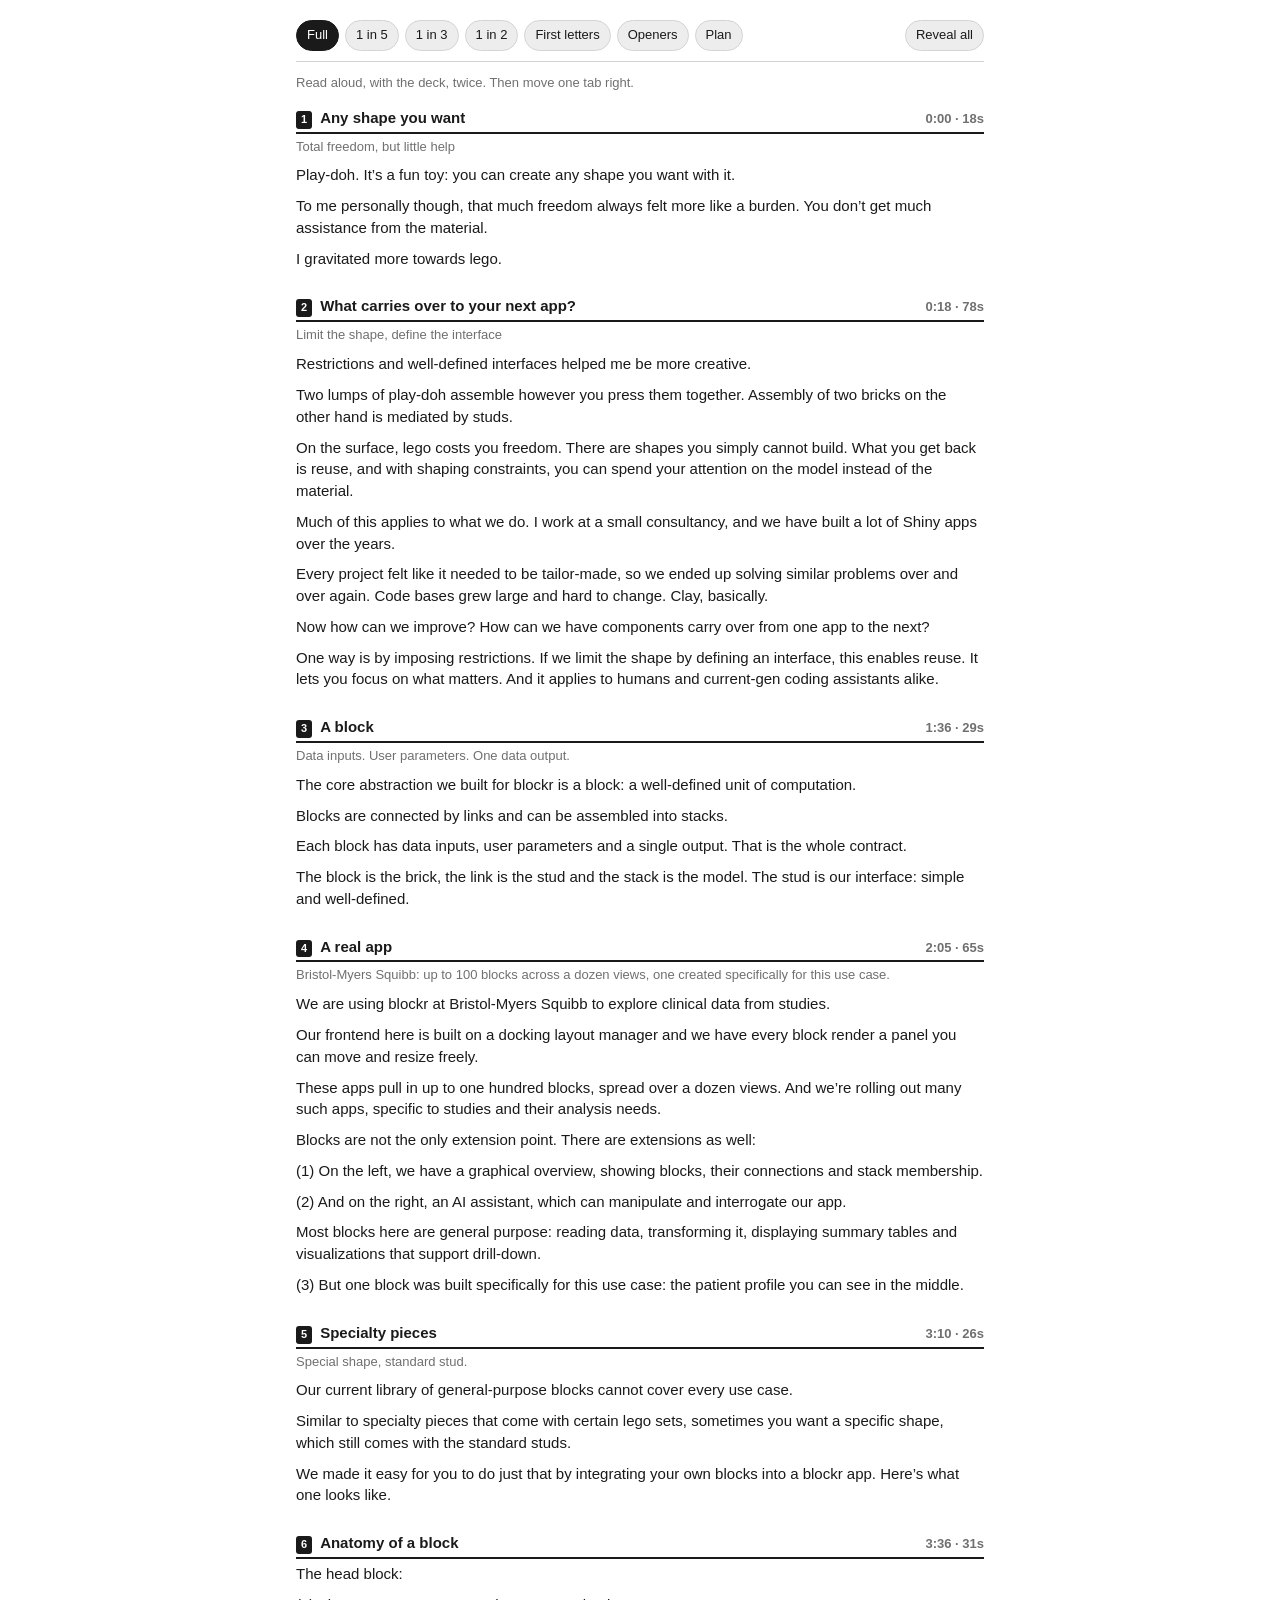
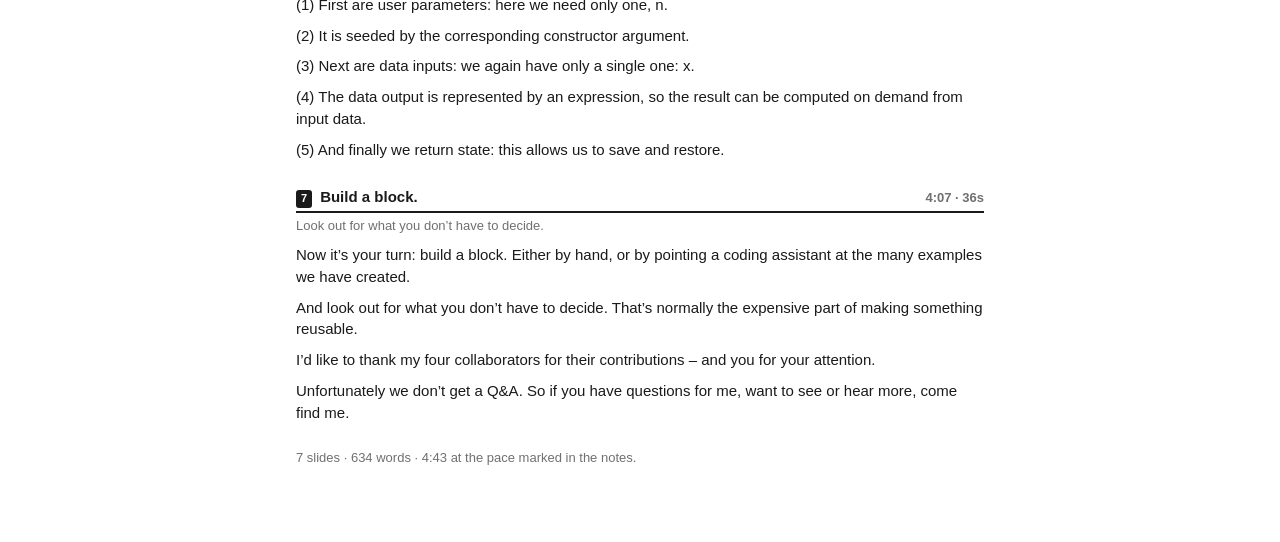
==== commit ec2b4d26: "Regenerate the cards and drill sheets for the reworded cues" ====
--- a/drill/index.html
+++ b/drill/index.html
@@ -94,7 +94,7 @@
 <section class=slide><div class=head><span class=num>3</span><span class=title>A block</span><span class=time>1:36 · 29s</span></div><div class=screen>Data inputs. User parameters. One data output.</div><div class=notes><p>The core abstraction we built for blockr is a block: a well-defined unit of computation.</p><p>Blocks are connected by links and can be assembled into stacks.</p><p>Each block has data inputs, user parameters and a single output. That is the whole contract.</p><p>The block is the brick, the link is the stud and the stack is the model. The stud is our interface: simple and well-defined.</p></div></section>
 <section class=slide><div class=head><span class=num>4</span><span class=title>A real app</span><span class=time>2:05 · 65s</span></div><div class=screen>Bristol-Myers Squibb: up to 100 blocks across a dozen views, one created specifically for this use case.</div><div class=notes><p>We are using blockr at Bristol-Myers Squibb to explore clinical data from studies.</p><p>Our frontend here is built on a docking layout manager and we have every block render a panel you can move and resize freely.</p><p>These apps pull in up to one hundred blocks, spread over a dozen views. And we’re rolling out many such apps, specific to studies and their analysis needs.</p><p>Blocks are not the only extension point. There are extensions as well:</p><p>(1) On the left, we have a graphical overview, showing blocks, their connections and stack membership.</p><p>(2) And on the right, an AI assistant, which can manipulate and interrogate our app.</p><p>Most blocks here are general purpose: reading data, transforming it, displaying summary tables and visualizations that support drill-down.</p><p>(3) But one block was built specifically for this use case: the patient profile you can see in the middle.</p></div></section>
 <section class=slide><div class=head><span class=num>5</span><span class=title>Specialty pieces</span><span class=time>3:10 · 26s</span></div><div class=screen>Special shape, standard stud.</div><div class=notes><p>Our current library of general-purpose blocks cannot cover every use case.</p><p>Similar to specialty pieces that come with certain lego sets, sometimes you want a specific shape, which still comes with the standard studs.</p><p>We made it easy for you to do just that by integrating your own blocks into a blockr app. Here’s what one looks like.</p></div></section>
-<section class=slide><div class=head><span class=num>6</span><span class=title>Anatomy of a block</span><span class=time>3:36 · 31s</span></div><div class=notes><p>The head block:</p><p>(1) First are user parameters: we have a single one, n.</p><p>(2) It is seeded by the corresponding constructor argument.</p><p>(3) Next are data inputs: we again have only a single one, x.</p><p>(4) The data output is represented by an expression, so the result can be computed on demand from input data.</p><p>(5) And finally we return state: this allows us to save and restore.</p></div></section>
+<section class=slide><div class=head><span class=num>6</span><span class=title>Anatomy of a block</span><span class=time>3:36 · 31s</span></div><div class=notes><p>The head block:</p><p>(1) First are user parameters: here we need only one, n.</p><p>(2) It is seeded by the corresponding constructor argument.</p><p>(3) Next are data inputs: we again have only a single one: x.</p><p>(4) The data output is represented by an expression, so the result can be computed on demand from input data.</p><p>(5) And finally we return state: this allows us to save and restore.</p></div></section>
 <section class=slide><div class=head><span class=num>7</span><span class=title>Build a block.</span><span class=time>4:07 · 36s</span></div><div class=screen>Look out for what you don’t have to decide.</div><div class=notes><p>Now it’s your turn: build a block. Either by hand, or by pointing a coding assistant at the many examples we have created.</p><p>And look out for what you don’t have to decide. That’s normally the expensive part of making something reusable.</p><p>I’d like to thank my four collaborators for their contributions – and you for your attention.</p><p>Unfortunately we don’t get a Q&amp;A. So if you have questions for me, want to see or hear more, come find me.</p></div></section>
 </div>
 <div class=level id=lv-fade5><h1>1 in 5</h1>
@@ -104,7 +104,7 @@
 <section class=slide><div class=head><span class=num>3</span><span class=title>A block</span><span class=time>1:36 · 29s</span></div><div class=screen>Data inputs. User parameters. One data output.</div><div class=notes><p>The core abstraction we <span class=b>built</span> for blockr is a <span class=b>block</span>: a well-defined unit of <span class=b>computation</span>.</p><p>Blocks are connected by <span class=b>links</span> and can be assembled <span class=b>into</span> stacks.</p><p>Each block has data <span class=b>inputs</span>, user parameters and a <span class=b>single</span> output. That is the <span class=b>whole</span> contract.</p><p>The block is the <span class=b>brick</span>, the link is the <span class=b>stud</span> and the stack is <span class=b>the</span> model. The stud is <span class=b>our</span> interface: simple and well-defined.</p></div></section>
 <section class=slide><div class=head><span class=num>4</span><span class=title>A real app</span><span class=time>2:05 · 65s</span></div><div class=screen>Bristol-Myers Squibb: up to 100 blocks across a dozen views, one created specifically for this use case.</div><div class=notes><p>We are using blockr <span class=b>at</span> Bristol-Myers Squibb to explore <span class=b>clinical</span> data from studies.</p><p>Our frontend here is <span class=b>built</span> on a docking layout <span class=b>manager</span> and we have every <span class=b>block</span> render a panel you <span class=b>can</span> move and resize freely.</p><p>These apps pull in <span class=b>up</span> to one hundred blocks, <span class=b>spread</span> over a dozen views. <span class=b>And</span> we’re rolling out many <span class=b>such</span> apps, specific to studies <span class=b>and</span> their analysis needs.</p><p>Blocks are not the <span class=b>only</span> extension point. There are <span class=b>extensions</span> as well:</p><p>(1) On the left, we <span class=b>have</span> a graphical overview, showing <span class=b>blocks</span>, their connections and stack <span class=b>membership</span>.</p><p>(2) And on the right, <span class=b>an</span> AI assistant, which can <span class=b>manipulate</span> and interrogate our app.</p><p>Most blocks here are <span class=b>general</span> purpose: reading data, transforming <span class=b>it</span>, displaying summary tables and <span class=b>visualizations</span> that support drill-down.</p><p>(3) But one block was <span class=b>built</span> specifically for this use <span class=b>case</span>: the patient profile you <span class=b>can</span> see in the middle.</p></div></section>
 <section class=slide><div class=head><span class=num>5</span><span class=title>Specialty pieces</span><span class=time>3:10 · 26s</span></div><div class=screen>Special shape, standard stud.</div><div class=notes><p>Our current library of <span class=b>general-purpose</span> blocks cannot cover every <span class=b>use</span> case.</p><p>Similar to specialty pieces <span class=b>that</span> come with certain lego <span class=b>sets</span>, sometimes you want a <span class=b>specific</span> shape, which still comes <span class=b>with</span> the standard studs.</p><p>We made it easy <span class=b>for</span> you to do just <span class=b>that</span> by integrating your own <span class=b>blocks</span> into a blockr app. <span class=b>Here’s</span> what one looks like.</p></div></section>
-<section class=slide><div class=head><span class=num>6</span><span class=title>Anatomy of a block</span><span class=time>3:36 · 31s</span></div><div class=notes><p>The head block:</p><p>(1) First are user parameters: <span class=b>we</span> have a single one, <span class=b>n</span>.</p><p>(2) It is seeded by <span class=b>the</span> corresponding constructor argument.</p><p>(3) Next are data inputs: <span class=b>we</span> again have only a <span class=b>single</span> one, x.</p><p>(4) The data output is <span class=b>represented</span> by an expression, so <span class=b>the</span> result can be computed <span class=b>on</span> demand from input data.</p><p>(5) And finally we return <span class=b>state</span>: this allows us to <span class=b>save</span> and restore.</p></div></section>
+<section class=slide><div class=head><span class=num>6</span><span class=title>Anatomy of a block</span><span class=time>3:36 · 31s</span></div><div class=notes><p>The head block:</p><p>(1) First are user parameters: <span class=b>here</span> we need only one, <span class=b>n</span>.</p><p>(2) It is seeded by <span class=b>the</span> corresponding constructor argument.</p><p>(3) Next are data inputs: <span class=b>we</span> again have only a <span class=b>single</span> one: x.</p><p>(4) The data output is <span class=b>represented</span> by an expression, so <span class=b>the</span> result can be computed <span class=b>on</span> demand from input data.</p><p>(5) And finally we return <span class=b>state</span>: this allows us to <span class=b>save</span> and restore.</p></div></section>
 <section class=slide><div class=head><span class=num>7</span><span class=title>Build a block.</span><span class=time>4:07 · 36s</span></div><div class=screen>Look out for what you don’t have to decide.</div><div class=notes><p>Now it’s your turn: <span class=b>build</span> a block. Either by <span class=b>hand</span>, or by pointing a <span class=b>coding</span> assistant at the many <span class=b>examples</span> we have created.</p><p>And look out for <span class=b>what</span> you don’t have to <span class=b>decide</span>. That’s normally the expensive <span class=b>part</span> of making something reusable.</p><p>I’d like to thank <span class=b>my</span> four collaborators for their <span class=b>contributions</span> – and you for your <span class=b>attention</span>.</p><p>Unfortunately we don’t get <span class=b>a</span> Q&amp;A. So if you <span class=b>have</span> questions for me, want <span class=b>to</span> see or hear more, <span class=b>come</span> find me.</p></div></section>
 </div>
 <div class=level id=lv-fade3><h1>1 in 3</h1>
@@ -114,7 +114,7 @@
 <section class=slide><div class=head><span class=num>3</span><span class=title>A block</span><span class=time>1:36 · 29s</span></div><div class=screen>Data inputs. User parameters. One data output.</div><div class=notes><p>The core <span class=b>abstraction</span> we built <span class=b>for</span> blockr is <span class=b>a</span> block: a <span class=b>well-defined</span> unit of <span class=b>computation</span>.</p><p>Blocks are <span class=b>connected</span> by links <span class=b>and</span> can be <span class=b>assembled</span> into stacks.</p><p>Each block <span class=b>has</span> data inputs, <span class=b>user</span> parameters and <span class=b>a</span> single output. <span class=b>That</span> is the <span class=b>whole</span> contract.</p><p>The block <span class=b>is</span> the brick, <span class=b>the</span> link is <span class=b>the</span> stud and <span class=b>the</span> stack is <span class=b>the</span> model. The <span class=b>stud</span> is our <span class=b>interface</span>: simple and <span class=b>well-defined</span>.</p></div></section>
 <section class=slide><div class=head><span class=num>4</span><span class=title>A real app</span><span class=time>2:05 · 65s</span></div><div class=screen>Bristol-Myers Squibb: up to 100 blocks across a dozen views, one created specifically for this use case.</div><div class=notes><p>We are <span class=b>using</span> blockr at <span class=b>Bristol-Myers</span> Squibb to <span class=b>explore</span> clinical data <span class=b>from</span> studies.</p><p>Our frontend <span class=b>here</span> is built <span class=b>on</span> a docking <span class=b>layout</span> manager and <span class=b>we</span> have every <span class=b>block</span> render a <span class=b>panel</span> you can <span class=b>move</span> and resize <span class=b>freely</span>.</p><p>These apps <span class=b>pull</span> in up <span class=b>to</span> one hundred <span class=b>blocks</span>, spread over <span class=b>a</span> dozen views. <span class=b>And</span> we’re rolling <span class=b>out</span> many such <span class=b>apps</span>, specific to <span class=b>studies</span> and their <span class=b>analysis</span> needs.</p><p>Blocks are <span class=b>not</span> the only <span class=b>extension</span> point. There <span class=b>are</span> extensions as <span class=b>well</span>:</p><p>(1) On the <span class=b>left</span>, we have <span class=b>a</span> graphical overview, <span class=b>showing</span> blocks, their <span class=b>connections</span> and stack <span class=b>membership</span>.</p><p>(2) And on <span class=b>the</span> right, an <span class=b>AI</span> assistant, which <span class=b>can</span> manipulate and <span class=b>interrogate</span> our app.</p><p>Most blocks <span class=b>here</span> are general <span class=b>purpose</span>: reading data, <span class=b>transforming</span> it, displaying <span class=b>summary</span> tables and <span class=b>visualizations</span> that support <span class=b>drill-down</span>.</p><p>(3) But one <span class=b>block</span> was built <span class=b>specifically</span> for this <span class=b>use</span> case: the <span class=b>patient</span> profile you <span class=b>can</span> see in <span class=b>the</span> middle.</p></div></section>
 <section class=slide><div class=head><span class=num>5</span><span class=title>Specialty pieces</span><span class=time>3:10 · 26s</span></div><div class=screen>Special shape, standard stud.</div><div class=notes><p>Our current <span class=b>library</span> of general-purpose <span class=b>blocks</span> cannot cover <span class=b>every</span> use case.</p><p>Similar to <span class=b>specialty</span> pieces that <span class=b>come</span> with certain <span class=b>lego</span> sets, sometimes <span class=b>you</span> want a <span class=b>specific</span> shape, which <span class=b>still</span> comes with <span class=b>the</span> standard studs.</p><p>We made <span class=b>it</span> easy for <span class=b>you</span> to do <span class=b>just</span> that by <span class=b>integrating</span> your own <span class=b>blocks</span> into a <span class=b>blockr</span> app. Here’s <span class=b>what</span> one looks <span class=b>like</span>.</p></div></section>
-<section class=slide><div class=head><span class=num>6</span><span class=title>Anatomy of a block</span><span class=time>3:36 · 31s</span></div><div class=notes><p>The head <span class=b>block</span>:</p><p>(1) First are <span class=b>user</span> parameters: we <span class=b>have</span> a single <span class=b>one</span>, n.</p><p>(2) It is <span class=b>seeded</span> by the <span class=b>corresponding</span> constructor argument.</p><p>(3) Next are <span class=b>data</span> inputs: we <span class=b>again</span> have only <span class=b>a</span> single one, <span class=b>x</span>.</p><p>(4) The data <span class=b>output</span> is represented <span class=b>by</span> an expression, <span class=b>so</span> the result <span class=b>can</span> be computed <span class=b>on</span> demand from <span class=b>input</span> data.</p><p>(5) And finally <span class=b>we</span> return state: <span class=b>this</span> allows us <span class=b>to</span> save and <span class=b>restore</span>.</p></div></section>
+<section class=slide><div class=head><span class=num>6</span><span class=title>Anatomy of a block</span><span class=time>3:36 · 31s</span></div><div class=notes><p>The head <span class=b>block</span>:</p><p>(1) First are <span class=b>user</span> parameters: here <span class=b>we</span> need only <span class=b>one</span>, n.</p><p>(2) It is <span class=b>seeded</span> by the <span class=b>corresponding</span> constructor argument.</p><p>(3) Next are <span class=b>data</span> inputs: we <span class=b>again</span> have only <span class=b>a</span> single one: <span class=b>x</span>.</p><p>(4) The data <span class=b>output</span> is represented <span class=b>by</span> an expression, <span class=b>so</span> the result <span class=b>can</span> be computed <span class=b>on</span> demand from <span class=b>input</span> data.</p><p>(5) And finally <span class=b>we</span> return state: <span class=b>this</span> allows us <span class=b>to</span> save and <span class=b>restore</span>.</p></div></section>
 <section class=slide><div class=head><span class=num>7</span><span class=title>Build a block.</span><span class=time>4:07 · 36s</span></div><div class=screen>Look out for what you don’t have to decide.</div><div class=notes><p>Now it’s <span class=b>your</span> turn: build <span class=b>a</span> block. Either <span class=b>by</span> hand, or <span class=b>by</span> pointing a <span class=b>coding</span> assistant at <span class=b>the</span> many examples <span class=b>we</span> have created.</p><p>And look <span class=b>out</span> for what <span class=b>you</span> don’t have <span class=b>to</span> decide. That’s <span class=b>normally</span> the expensive <span class=b>part</span> of making <span class=b>something</span> reusable.</p><p>I’d like <span class=b>to</span> thank my <span class=b>four</span> collaborators for <span class=b>their</span> contributions – and <span class=b>you</span> for your <span class=b>attention</span>.</p><p>Unfortunately we <span class=b>don’t</span> get a <span class=b>Q</span>&amp;A. So if <span class=b>you</span> have questions <span class=b>for</span> me, want <span class=b>to</span> see or <span class=b>hear</span> more, come <span class=b>find</span> me.</p></div></section>
 </div>
 <div class=level id=lv-fade2><h1>1 in 2</h1>
@@ -124,7 +124,7 @@
 <section class=slide><div class=head><span class=num>3</span><span class=title>A block</span><span class=time>1:36 · 29s</span></div><div class=screen>Data inputs. User parameters. One data output.</div><div class=notes><p>The <span class=b>core</span> abstraction <span class=b>we</span> built <span class=b>for</span> blockr <span class=b>is</span> a <span class=b>block</span>: a <span class=b>well-defined</span> unit <span class=b>of</span> computation.</p><p>Blocks <span class=b>are</span> connected <span class=b>by</span> links <span class=b>and</span> can <span class=b>be</span> assembled <span class=b>into</span> stacks.</p><p>Each <span class=b>block</span> has <span class=b>data</span> inputs, <span class=b>user</span> parameters <span class=b>and</span> a <span class=b>single</span> output. <span class=b>That</span> is <span class=b>the</span> whole <span class=b>contract</span>.</p><p>The <span class=b>block</span> is <span class=b>the</span> brick, <span class=b>the</span> link <span class=b>is</span> the <span class=b>stud</span> and <span class=b>the</span> stack <span class=b>is</span> the <span class=b>model</span>. The <span class=b>stud</span> is <span class=b>our</span> interface: <span class=b>simple</span> and <span class=b>well-defined</span>.</p></div></section>
 <section class=slide><div class=head><span class=num>4</span><span class=title>A real app</span><span class=time>2:05 · 65s</span></div><div class=screen>Bristol-Myers Squibb: up to 100 blocks across a dozen views, one created specifically for this use case.</div><div class=notes><p>We <span class=b>are</span> using <span class=b>blockr</span> at <span class=b>Bristol-Myers</span> Squibb <span class=b>to</span> explore <span class=b>clinical</span> data <span class=b>from</span> studies.</p><p>Our <span class=b>frontend</span> here <span class=b>is</span> built <span class=b>on</span> a <span class=b>docking</span> layout <span class=b>manager</span> and <span class=b>we</span> have <span class=b>every</span> block <span class=b>render</span> a <span class=b>panel</span> you <span class=b>can</span> move <span class=b>and</span> resize <span class=b>freely</span>.</p><p>These <span class=b>apps</span> pull <span class=b>in</span> up <span class=b>to</span> one <span class=b>hundred</span> blocks, <span class=b>spread</span> over <span class=b>a</span> dozen <span class=b>views</span>. And <span class=b>we’re</span> rolling <span class=b>out</span> many <span class=b>such</span> apps, <span class=b>specific</span> to <span class=b>studies</span> and <span class=b>their</span> analysis <span class=b>needs</span>.</p><p>Blocks <span class=b>are</span> not <span class=b>the</span> only <span class=b>extension</span> point. <span class=b>There</span> are <span class=b>extensions</span> as <span class=b>well</span>:</p><p>(1) On <span class=b>the</span> left, <span class=b>we</span> have <span class=b>a</span> graphical <span class=b>overview</span>, showing <span class=b>blocks</span>, their <span class=b>connections</span> and <span class=b>stack</span> membership.</p><p>(2) And <span class=b>on</span> the <span class=b>right</span>, an <span class=b>AI</span> assistant, <span class=b>which</span> can <span class=b>manipulate</span> and <span class=b>interrogate</span> our <span class=b>app</span>.</p><p>Most <span class=b>blocks</span> here <span class=b>are</span> general <span class=b>purpose</span>: reading <span class=b>data</span>, transforming <span class=b>it</span>, displaying <span class=b>summary</span> tables <span class=b>and</span> visualizations <span class=b>that</span> support <span class=b>drill-down</span>.</p><p>(3) But <span class=b>one</span> block <span class=b>was</span> built <span class=b>specifically</span> for <span class=b>this</span> use <span class=b>case</span>: the <span class=b>patient</span> profile <span class=b>you</span> can <span class=b>see</span> in <span class=b>the</span> middle.</p></div></section>
 <section class=slide><div class=head><span class=num>5</span><span class=title>Specialty pieces</span><span class=time>3:10 · 26s</span></div><div class=screen>Special shape, standard stud.</div><div class=notes><p>Our <span class=b>current</span> library <span class=b>of</span> general-purpose <span class=b>blocks</span> cannot <span class=b>cover</span> every <span class=b>use</span> case.</p><p>Similar <span class=b>to</span> specialty <span class=b>pieces</span> that <span class=b>come</span> with <span class=b>certain</span> lego <span class=b>sets</span>, sometimes <span class=b>you</span> want <span class=b>a</span> specific <span class=b>shape</span>, which <span class=b>still</span> comes <span class=b>with</span> the <span class=b>standard</span> studs.</p><p>We <span class=b>made</span> it <span class=b>easy</span> for <span class=b>you</span> to <span class=b>do</span> just <span class=b>that</span> by <span class=b>integrating</span> your <span class=b>own</span> blocks <span class=b>into</span> a <span class=b>blockr</span> app. <span class=b>Here’s</span> what <span class=b>one</span> looks <span class=b>like</span>.</p></div></section>
-<section class=slide><div class=head><span class=num>6</span><span class=title>Anatomy of a block</span><span class=time>3:36 · 31s</span></div><div class=notes><p>The <span class=b>head</span> block:</p><p>(1) First <span class=b>are</span> user <span class=b>parameters</span>: we <span class=b>have</span> a <span class=b>single</span> one, <span class=b>n</span>.</p><p>(2) It <span class=b>is</span> seeded <span class=b>by</span> the <span class=b>corresponding</span> constructor <span class=b>argument</span>.</p><p>(3) Next <span class=b>are</span> data <span class=b>inputs</span>: we <span class=b>again</span> have <span class=b>only</span> a <span class=b>single</span> one, <span class=b>x</span>.</p><p>(4) The <span class=b>data</span> output <span class=b>is</span> represented <span class=b>by</span> an <span class=b>expression</span>, so <span class=b>the</span> result <span class=b>can</span> be <span class=b>computed</span> on <span class=b>demand</span> from <span class=b>input</span> data.</p><p>(5) And <span class=b>finally</span> we <span class=b>return</span> state: <span class=b>this</span> allows <span class=b>us</span> to <span class=b>save</span> and <span class=b>restore</span>.</p></div></section>
+<section class=slide><div class=head><span class=num>6</span><span class=title>Anatomy of a block</span><span class=time>3:36 · 31s</span></div><div class=notes><p>The <span class=b>head</span> block:</p><p>(1) First <span class=b>are</span> user <span class=b>parameters</span>: here <span class=b>we</span> need <span class=b>only</span> one, <span class=b>n</span>.</p><p>(2) It <span class=b>is</span> seeded <span class=b>by</span> the <span class=b>corresponding</span> constructor <span class=b>argument</span>.</p><p>(3) Next <span class=b>are</span> data <span class=b>inputs</span>: we <span class=b>again</span> have <span class=b>only</span> a <span class=b>single</span> one: <span class=b>x</span>.</p><p>(4) The <span class=b>data</span> output <span class=b>is</span> represented <span class=b>by</span> an <span class=b>expression</span>, so <span class=b>the</span> result <span class=b>can</span> be <span class=b>computed</span> on <span class=b>demand</span> from <span class=b>input</span> data.</p><p>(5) And <span class=b>finally</span> we <span class=b>return</span> state: <span class=b>this</span> allows <span class=b>us</span> to <span class=b>save</span> and <span class=b>restore</span>.</p></div></section>
 <section class=slide><div class=head><span class=num>7</span><span class=title>Build a block.</span><span class=time>4:07 · 36s</span></div><div class=screen>Look out for what you don’t have to decide.</div><div class=notes><p>Now <span class=b>it’s</span> your <span class=b>turn</span>: build <span class=b>a</span> block. <span class=b>Either</span> by <span class=b>hand</span>, or <span class=b>by</span> pointing <span class=b>a</span> coding <span class=b>assistant</span> at <span class=b>the</span> many <span class=b>examples</span> we <span class=b>have</span> created.</p><p>And <span class=b>look</span> out <span class=b>for</span> what <span class=b>you</span> don’t <span class=b>have</span> to <span class=b>decide</span>. That’s <span class=b>normally</span> the <span class=b>expensive</span> part <span class=b>of</span> making <span class=b>something</span> reusable.</p><p>I’d <span class=b>like</span> to <span class=b>thank</span> my <span class=b>four</span> collaborators <span class=b>for</span> their <span class=b>contributions</span> – and <span class=b>you</span> for <span class=b>your</span> attention.</p><p>Unfortunately <span class=b>we</span> don’t <span class=b>get</span> a <span class=b>Q</span>&amp;A. So <span class=b>if</span> you <span class=b>have</span> questions <span class=b>for</span> me, <span class=b>want</span> to <span class=b>see</span> or <span class=b>hear</span> more, <span class=b>come</span> find <span class=b>me</span>.</p></div></section>
 </div>
 <div class=level id=lv-letters><h1>First letters</h1>
@@ -134,7 +134,7 @@
 <section class=slide><div class=head><span class=num>3</span><span class=title>A block</span><span class=time>1:36 · 29s</span></div><div class=screen>Data inputs. User parameters. One data output.</div><div class=notes><p><span class=w>T<span class='b r'>he</span></span> <span class=w>c<span class='b r'>ore</span></span> <span class=w>a<span class='b r'>bstraction</span></span> <span class=w>w<span class='b r'>e</span></span> <span class=w>b<span class='b r'>uilt</span></span> <span class=w>f<span class='b r'>or</span></span> <span class=w>b<span class='b r'>lockr</span></span> <span class=w>i<span class='b r'>s</span></span> <span class=w>a<span class='b r'></span></span> <span class=w>b<span class='b r'>lock</span></span>: <span class=w>a<span class='b r'></span></span> <span class=w>w<span class='b r'>ell-defined</span></span> <span class=w>u<span class='b r'>nit</span></span> <span class=w>o<span class='b r'>f</span></span> <span class=w>c<span class='b r'>omputation</span></span>.</p><p><span class=w>B<span class='b r'>locks</span></span> <span class=w>a<span class='b r'>re</span></span> <span class=w>c<span class='b r'>onnected</span></span> <span class=w>b<span class='b r'>y</span></span> <span class=w>l<span class='b r'>inks</span></span> <span class=w>a<span class='b r'>nd</span></span> <span class=w>c<span class='b r'>an</span></span> <span class=w>b<span class='b r'>e</span></span> <span class=w>a<span class='b r'>ssembled</span></span> <span class=w>i<span class='b r'>nto</span></span> <span class=w>s<span class='b r'>tacks</span></span>.</p><p><span class=w>E<span class='b r'>ach</span></span> <span class=w>b<span class='b r'>lock</span></span> <span class=w>h<span class='b r'>as</span></span> <span class=w>d<span class='b r'>ata</span></span> <span class=w>i<span class='b r'>nputs</span></span>, <span class=w>u<span class='b r'>ser</span></span> <span class=w>p<span class='b r'>arameters</span></span> <span class=w>a<span class='b r'>nd</span></span> <span class=w>a<span class='b r'></span></span> <span class=w>s<span class='b r'>ingle</span></span> <span class=w>o<span class='b r'>utput</span></span>. <span class=w>T<span class='b r'>hat</span></span> <span class=w>i<span class='b r'>s</span></span> <span class=w>t<span class='b r'>he</span></span> <span class=w>w<span class='b r'>hole</span></span> <span class=w>c<span class='b r'>ontract</span></span>.</p><p><span class=w>T<span class='b r'>he</span></span> <span class=w>b<span class='b r'>lock</span></span> <span class=w>i<span class='b r'>s</span></span> <span class=w>t<span class='b r'>he</span></span> <span class=w>b<span class='b r'>rick</span></span>, <span class=w>t<span class='b r'>he</span></span> <span class=w>l<span class='b r'>ink</span></span> <span class=w>i<span class='b r'>s</span></span> <span class=w>t<span class='b r'>he</span></span> <span class=w>s<span class='b r'>tud</span></span> <span class=w>a<span class='b r'>nd</span></span> <span class=w>t<span class='b r'>he</span></span> <span class=w>s<span class='b r'>tack</span></span> <span class=w>i<span class='b r'>s</span></span> <span class=w>t<span class='b r'>he</span></span> <span class=w>m<span class='b r'>odel</span></span>. <span class=w>T<span class='b r'>he</span></span> <span class=w>s<span class='b r'>tud</span></span> <span class=w>i<span class='b r'>s</span></span> <span class=w>o<span class='b r'>ur</span></span> <span class=w>i<span class='b r'>nterface</span></span>: <span class=w>s<span class='b r'>imple</span></span> <span class=w>a<span class='b r'>nd</span></span> <span class=w>w<span class='b r'>ell-defined</span></span>.</p></div></section>
 <section class=slide><div class=head><span class=num>4</span><span class=title>A real app</span><span class=time>2:05 · 65s</span></div><div class=screen>Bristol-Myers Squibb: up to 100 blocks across a dozen views, one created specifically for this use case.</div><div class=notes><p><span class=w>W<span class='b r'>e</span></span> <span class=w>a<span class='b r'>re</span></span> <span class=w>u<span class='b r'>sing</span></span> <span class=w>b<span class='b r'>lockr</span></span> <span class=w>a<span class='b r'>t</span></span> <span class=w>B<span class='b r'>ristol-Myers</span></span> <span class=w>S<span class='b r'>quibb</span></span> <span class=w>t<span class='b r'>o</span></span> <span class=w>e<span class='b r'>xplore</span></span> <span class=w>c<span class='b r'>linical</span></span> <span class=w>d<span class='b r'>ata</span></span> <span class=w>f<span class='b r'>rom</span></span> <span class=w>s<span class='b r'>tudies</span></span>.</p><p><span class=w>O<span class='b r'>ur</span></span> <span class=w>f<span class='b r'>rontend</span></span> <span class=w>h<span class='b r'>ere</span></span> <span class=w>i<span class='b r'>s</span></span> <span class=w>b<span class='b r'>uilt</span></span> <span class=w>o<span class='b r'>n</span></span> <span class=w>a<span class='b r'></span></span> <span class=w>d<span class='b r'>ocking</span></span> <span class=w>l<span class='b r'>ayout</span></span> <span class=w>m<span class='b r'>anager</span></span> <span class=w>a<span class='b r'>nd</span></span> <span class=w>w<span class='b r'>e</span></span> <span class=w>h<span class='b r'>ave</span></span> <span class=w>e<span class='b r'>very</span></span> <span class=w>b<span class='b r'>lock</span></span> <span class=w>r<span class='b r'>ender</span></span> <span class=w>a<span class='b r'></span></span> <span class=w>p<span class='b r'>anel</span></span> <span class=w>y<span class='b r'>ou</span></span> <span class=w>c<span class='b r'>an</span></span> <span class=w>m<span class='b r'>ove</span></span> <span class=w>a<span class='b r'>nd</span></span> <span class=w>r<span class='b r'>esize</span></span> <span class=w>f<span class='b r'>reely</span></span>.</p><p><span class=w>T<span class='b r'>hese</span></span> <span class=w>a<span class='b r'>pps</span></span> <span class=w>p<span class='b r'>ull</span></span> <span class=w>i<span class='b r'>n</span></span> <span class=w>u<span class='b r'>p</span></span> <span class=w>t<span class='b r'>o</span></span> <span class=w>o<span class='b r'>ne</span></span> <span class=w>h<span class='b r'>undred</span></span> <span class=w>b<span class='b r'>locks</span></span>, <span class=w>s<span class='b r'>pread</span></span> <span class=w>o<span class='b r'>ver</span></span> <span class=w>a<span class='b r'></span></span> <span class=w>d<span class='b r'>ozen</span></span> <span class=w>v<span class='b r'>iews</span></span>. <span class=w>A<span class='b r'>nd</span></span> <span class=w>w<span class='b r'>e’re</span></span> <span class=w>r<span class='b r'>olling</span></span> <span class=w>o<span class='b r'>ut</span></span> <span class=w>m<span class='b r'>any</span></span> <span class=w>s<span class='b r'>uch</span></span> <span class=w>a<span class='b r'>pps</span></span>, <span class=w>s<span class='b r'>pecific</span></span> <span class=w>t<span class='b r'>o</span></span> <span class=w>s<span class='b r'>tudies</span></span> <span class=w>a<span class='b r'>nd</span></span> <span class=w>t<span class='b r'>heir</span></span> <span class=w>a<span class='b r'>nalysis</span></span> <span class=w>n<span class='b r'>eeds</span></span>.</p><p><span class=w>B<span class='b r'>locks</span></span> <span class=w>a<span class='b r'>re</span></span> <span class=w>n<span class='b r'>ot</span></span> <span class=w>t<span class='b r'>he</span></span> <span class=w>o<span class='b r'>nly</span></span> <span class=w>e<span class='b r'>xtension</span></span> <span class=w>p<span class='b r'>oint</span></span>. <span class=w>T<span class='b r'>here</span></span> <span class=w>a<span class='b r'>re</span></span> <span class=w>e<span class='b r'>xtensions</span></span> <span class=w>a<span class='b r'>s</span></span> <span class=w>w<span class='b r'>ell</span></span>:</p><p>(1) <span class=w>O<span class='b r'>n</span></span> <span class=w>t<span class='b r'>he</span></span> <span class=w>l<span class='b r'>eft</span></span>, <span class=w>w<span class='b r'>e</span></span> <span class=w>h<span class='b r'>ave</span></span> <span class=w>a<span class='b r'></span></span> <span class=w>g<span class='b r'>raphical</span></span> <span class=w>o<span class='b r'>verview</span></span>, <span class=w>s<span class='b r'>howing</span></span> <span class=w>b<span class='b r'>locks</span></span>, <span class=w>t<span class='b r'>heir</span></span> <span class=w>c<span class='b r'>onnections</span></span> <span class=w>a<span class='b r'>nd</span></span> <span class=w>s<span class='b r'>tack</span></span> <span class=w>m<span class='b r'>embership</span></span>.</p><p>(2) <span class=w>A<span class='b r'>nd</span></span> <span class=w>o<span class='b r'>n</span></span> <span class=w>t<span class='b r'>he</span></span> <span class=w>r<span class='b r'>ight</span></span>, <span class=w>a<span class='b r'>n</span></span> <span class=w>A<span class='b r'>I</span></span> <span class=w>a<span class='b r'>ssistant</span></span>, <span class=w>w<span class='b r'>hich</span></span> <span class=w>c<span class='b r'>an</span></span> <span class=w>m<span class='b r'>anipulate</span></span> <span class=w>a<span class='b r'>nd</span></span> <span class=w>i<span class='b r'>nterrogate</span></span> <span class=w>o<span class='b r'>ur</span></span> <span class=w>a<span class='b r'>pp</span></span>.</p><p><span class=w>M<span class='b r'>ost</span></span> <span class=w>b<span class='b r'>locks</span></span> <span class=w>h<span class='b r'>ere</span></span> <span class=w>a<span class='b r'>re</span></span> <span class=w>g<span class='b r'>eneral</span></span> <span class=w>p<span class='b r'>urpose</span></span>: <span class=w>r<span class='b r'>eading</span></span> <span class=w>d<span class='b r'>ata</span></span>, <span class=w>t<span class='b r'>ransforming</span></span> <span class=w>i<span class='b r'>t</span></span>, <span class=w>d<span class='b r'>isplaying</span></span> <span class=w>s<span class='b r'>ummary</span></span> <span class=w>t<span class='b r'>ables</span></span> <span class=w>a<span class='b r'>nd</span></span> <span class=w>v<span class='b r'>isualizations</span></span> <span class=w>t<span class='b r'>hat</span></span> <span class=w>s<span class='b r'>upport</span></span> <span class=w>d<span class='b r'>rill-down</span></span>.</p><p>(3) <span class=w>B<span class='b r'>ut</span></span> <span class=w>o<span class='b r'>ne</span></span> <span class=w>b<span class='b r'>lock</span></span> <span class=w>w<span class='b r'>as</span></span> <span class=w>b<span class='b r'>uilt</span></span> <span class=w>s<span class='b r'>pecifically</span></span> <span class=w>f<span class='b r'>or</span></span> <span class=w>t<span class='b r'>his</span></span> <span class=w>u<span class='b r'>se</span></span> <span class=w>c<span class='b r'>ase</span></span>: <span class=w>t<span class='b r'>he</span></span> <span class=w>p<span class='b r'>atient</span></span> <span class=w>p<span class='b r'>rofile</span></span> <span class=w>y<span class='b r'>ou</span></span> <span class=w>c<span class='b r'>an</span></span> <span class=w>s<span class='b r'>ee</span></span> <span class=w>i<span class='b r'>n</span></span> <span class=w>t<span class='b r'>he</span></span> <span class=w>m<span class='b r'>iddle</span></span>.</p></div></section>
 <section class=slide><div class=head><span class=num>5</span><span class=title>Specialty pieces</span><span class=time>3:10 · 26s</span></div><div class=screen>Special shape, standard stud.</div><div class=notes><p><span class=w>O<span class='b r'>ur</span></span> <span class=w>c<span class='b r'>urrent</span></span> <span class=w>l<span class='b r'>ibrary</span></span> <span class=w>o<span class='b r'>f</span></span> <span class=w>g<span class='b r'>eneral-purpose</span></span> <span class=w>b<span class='b r'>locks</span></span> <span class=w>c<span class='b r'>annot</span></span> <span class=w>c<span class='b r'>over</span></span> <span class=w>e<span class='b r'>very</span></span> <span class=w>u<span class='b r'>se</span></span> <span class=w>c<span class='b r'>ase</span></span>.</p><p><span class=w>S<span class='b r'>imilar</span></span> <span class=w>t<span class='b r'>o</span></span> <span class=w>s<span class='b r'>pecialty</span></span> <span class=w>p<span class='b r'>ieces</span></span> <span class=w>t<span class='b r'>hat</span></span> <span class=w>c<span class='b r'>ome</span></span> <span class=w>w<span class='b r'>ith</span></span> <span class=w>c<span class='b r'>ertain</span></span> <span class=w>l<span class='b r'>ego</span></span> <span class=w>s<span class='b r'>ets</span></span>, <span class=w>s<span class='b r'>ometimes</span></span> <span class=w>y<span class='b r'>ou</span></span> <span class=w>w<span class='b r'>ant</span></span> <span class=w>a<span class='b r'></span></span> <span class=w>s<span class='b r'>pecific</span></span> <span class=w>s<span class='b r'>hape</span></span>, <span class=w>w<span class='b r'>hich</span></span> <span class=w>s<span class='b r'>till</span></span> <span class=w>c<span class='b r'>omes</span></span> <span class=w>w<span class='b r'>ith</span></span> <span class=w>t<span class='b r'>he</span></span> <span class=w>s<span class='b r'>tandard</span></span> <span class=w>s<span class='b r'>tuds</span></span>.</p><p><span class=w>W<span class='b r'>e</span></span> <span class=w>m<span class='b r'>ade</span></span> <span class=w>i<span class='b r'>t</span></span> <span class=w>e<span class='b r'>asy</span></span> <span class=w>f<span class='b r'>or</span></span> <span class=w>y<span class='b r'>ou</span></span> <span class=w>t<span class='b r'>o</span></span> <span class=w>d<span class='b r'>o</span></span> <span class=w>j<span class='b r'>ust</span></span> <span class=w>t<span class='b r'>hat</span></span> <span class=w>b<span class='b r'>y</span></span> <span class=w>i<span class='b r'>ntegrating</span></span> <span class=w>y<span class='b r'>our</span></span> <span class=w>o<span class='b r'>wn</span></span> <span class=w>b<span class='b r'>locks</span></span> <span class=w>i<span class='b r'>nto</span></span> <span class=w>a<span class='b r'></span></span> <span class=w>b<span class='b r'>lockr</span></span> <span class=w>a<span class='b r'>pp</span></span>. <span class=w>H<span class='b r'>ere’s</span></span> <span class=w>w<span class='b r'>hat</span></span> <span class=w>o<span class='b r'>ne</span></span> <span class=w>l<span class='b r'>ooks</span></span> <span class=w>l<span class='b r'>ike</span></span>.</p></div></section>
-<section class=slide><div class=head><span class=num>6</span><span class=title>Anatomy of a block</span><span class=time>3:36 · 31s</span></div><div class=notes><p><span class=w>T<span class='b r'>he</span></span> <span class=w>h<span class='b r'>ead</span></span> <span class=w>b<span class='b r'>lock</span></span>:</p><p>(1) <span class=w>F<span class='b r'>irst</span></span> <span class=w>a<span class='b r'>re</span></span> <span class=w>u<span class='b r'>ser</span></span> <span class=w>p<span class='b r'>arameters</span></span>: <span class=w>w<span class='b r'>e</span></span> <span class=w>h<span class='b r'>ave</span></span> <span class=w>a<span class='b r'></span></span> <span class=w>s<span class='b r'>ingle</span></span> <span class=w>o<span class='b r'>ne</span></span>, <span class=w>n<span class='b r'></span></span>.</p><p>(2) <span class=w>I<span class='b r'>t</span></span> <span class=w>i<span class='b r'>s</span></span> <span class=w>s<span class='b r'>eeded</span></span> <span class=w>b<span class='b r'>y</span></span> <span class=w>t<span class='b r'>he</span></span> <span class=w>c<span class='b r'>orresponding</span></span> <span class=w>c<span class='b r'>onstructor</span></span> <span class=w>a<span class='b r'>rgument</span></span>.</p><p>(3) <span class=w>N<span class='b r'>ext</span></span> <span class=w>a<span class='b r'>re</span></span> <span class=w>d<span class='b r'>ata</span></span> <span class=w>i<span class='b r'>nputs</span></span>: <span class=w>w<span class='b r'>e</span></span> <span class=w>a<span class='b r'>gain</span></span> <span class=w>h<span class='b r'>ave</span></span> <span class=w>o<span class='b r'>nly</span></span> <span class=w>a<span class='b r'></span></span> <span class=w>s<span class='b r'>ingle</span></span> <span class=w>o<span class='b r'>ne</span></span>, <span class=w>x<span class='b r'></span></span>.</p><p>(4) <span class=w>T<span class='b r'>he</span></span> <span class=w>d<span class='b r'>ata</span></span> <span class=w>o<span class='b r'>utput</span></span> <span class=w>i<span class='b r'>s</span></span> <span class=w>r<span class='b r'>epresented</span></span> <span class=w>b<span class='b r'>y</span></span> <span class=w>a<span class='b r'>n</span></span> <span class=w>e<span class='b r'>xpression</span></span>, <span class=w>s<span class='b r'>o</span></span> <span class=w>t<span class='b r'>he</span></span> <span class=w>r<span class='b r'>esult</span></span> <span class=w>c<span class='b r'>an</span></span> <span class=w>b<span class='b r'>e</span></span> <span class=w>c<span class='b r'>omputed</span></span> <span class=w>o<span class='b r'>n</span></span> <span class=w>d<span class='b r'>emand</span></span> <span class=w>f<span class='b r'>rom</span></span> <span class=w>i<span class='b r'>nput</span></span> <span class=w>d<span class='b r'>ata</span></span>.</p><p>(5) <span class=w>A<span class='b r'>nd</span></span> <span class=w>f<span class='b r'>inally</span></span> <span class=w>w<span class='b r'>e</span></span> <span class=w>r<span class='b r'>eturn</span></span> <span class=w>s<span class='b r'>tate</span></span>: <span class=w>t<span class='b r'>his</span></span> <span class=w>a<span class='b r'>llows</span></span> <span class=w>u<span class='b r'>s</span></span> <span class=w>t<span class='b r'>o</span></span> <span class=w>s<span class='b r'>ave</span></span> <span class=w>a<span class='b r'>nd</span></span> <span class=w>r<span class='b r'>estore</span></span>.</p></div></section>
+<section class=slide><div class=head><span class=num>6</span><span class=title>Anatomy of a block</span><span class=time>3:36 · 31s</span></div><div class=notes><p><span class=w>T<span class='b r'>he</span></span> <span class=w>h<span class='b r'>ead</span></span> <span class=w>b<span class='b r'>lock</span></span>:</p><p>(1) <span class=w>F<span class='b r'>irst</span></span> <span class=w>a<span class='b r'>re</span></span> <span class=w>u<span class='b r'>ser</span></span> <span class=w>p<span class='b r'>arameters</span></span>: <span class=w>h<span class='b r'>ere</span></span> <span class=w>w<span class='b r'>e</span></span> <span class=w>n<span class='b r'>eed</span></span> <span class=w>o<span class='b r'>nly</span></span> <span class=w>o<span class='b r'>ne</span></span>, <span class=w>n<span class='b r'></span></span>.</p><p>(2) <span class=w>I<span class='b r'>t</span></span> <span class=w>i<span class='b r'>s</span></span> <span class=w>s<span class='b r'>eeded</span></span> <span class=w>b<span class='b r'>y</span></span> <span class=w>t<span class='b r'>he</span></span> <span class=w>c<span class='b r'>orresponding</span></span> <span class=w>c<span class='b r'>onstructor</span></span> <span class=w>a<span class='b r'>rgument</span></span>.</p><p>(3) <span class=w>N<span class='b r'>ext</span></span> <span class=w>a<span class='b r'>re</span></span> <span class=w>d<span class='b r'>ata</span></span> <span class=w>i<span class='b r'>nputs</span></span>: <span class=w>w<span class='b r'>e</span></span> <span class=w>a<span class='b r'>gain</span></span> <span class=w>h<span class='b r'>ave</span></span> <span class=w>o<span class='b r'>nly</span></span> <span class=w>a<span class='b r'></span></span> <span class=w>s<span class='b r'>ingle</span></span> <span class=w>o<span class='b r'>ne</span></span>: <span class=w>x<span class='b r'></span></span>.</p><p>(4) <span class=w>T<span class='b r'>he</span></span> <span class=w>d<span class='b r'>ata</span></span> <span class=w>o<span class='b r'>utput</span></span> <span class=w>i<span class='b r'>s</span></span> <span class=w>r<span class='b r'>epresented</span></span> <span class=w>b<span class='b r'>y</span></span> <span class=w>a<span class='b r'>n</span></span> <span class=w>e<span class='b r'>xpression</span></span>, <span class=w>s<span class='b r'>o</span></span> <span class=w>t<span class='b r'>he</span></span> <span class=w>r<span class='b r'>esult</span></span> <span class=w>c<span class='b r'>an</span></span> <span class=w>b<span class='b r'>e</span></span> <span class=w>c<span class='b r'>omputed</span></span> <span class=w>o<span class='b r'>n</span></span> <span class=w>d<span class='b r'>emand</span></span> <span class=w>f<span class='b r'>rom</span></span> <span class=w>i<span class='b r'>nput</span></span> <span class=w>d<span class='b r'>ata</span></span>.</p><p>(5) <span class=w>A<span class='b r'>nd</span></span> <span class=w>f<span class='b r'>inally</span></span> <span class=w>w<span class='b r'>e</span></span> <span class=w>r<span class='b r'>eturn</span></span> <span class=w>s<span class='b r'>tate</span></span>: <span class=w>t<span class='b r'>his</span></span> <span class=w>a<span class='b r'>llows</span></span> <span class=w>u<span class='b r'>s</span></span> <span class=w>t<span class='b r'>o</span></span> <span class=w>s<span class='b r'>ave</span></span> <span class=w>a<span class='b r'>nd</span></span> <span class=w>r<span class='b r'>estore</span></span>.</p></div></section>
 <section class=slide><div class=head><span class=num>7</span><span class=title>Build a block.</span><span class=time>4:07 · 36s</span></div><div class=screen>Look out for what you don’t have to decide.</div><div class=notes><p><span class=w>N<span class='b r'>ow</span></span> <span class=w>i<span class='b r'>t’s</span></span> <span class=w>y<span class='b r'>our</span></span> <span class=w>t<span class='b r'>urn</span></span>: <span class=w>b<span class='b r'>uild</span></span> <span class=w>a<span class='b r'></span></span> <span class=w>b<span class='b r'>lock</span></span>. <span class=w>E<span class='b r'>ither</span></span> <span class=w>b<span class='b r'>y</span></span> <span class=w>h<span class='b r'>and</span></span>, <span class=w>o<span class='b r'>r</span></span> <span class=w>b<span class='b r'>y</span></span> <span class=w>p<span class='b r'>ointing</span></span> <span class=w>a<span class='b r'></span></span> <span class=w>c<span class='b r'>oding</span></span> <span class=w>a<span class='b r'>ssistant</span></span> <span class=w>a<span class='b r'>t</span></span> <span class=w>t<span class='b r'>he</span></span> <span class=w>m<span class='b r'>any</span></span> <span class=w>e<span class='b r'>xamples</span></span> <span class=w>w<span class='b r'>e</span></span> <span class=w>h<span class='b r'>ave</span></span> <span class=w>c<span class='b r'>reated</span></span>.</p><p><span class=w>A<span class='b r'>nd</span></span> <span class=w>l<span class='b r'>ook</span></span> <span class=w>o<span class='b r'>ut</span></span> <span class=w>f<span class='b r'>or</span></span> <span class=w>w<span class='b r'>hat</span></span> <span class=w>y<span class='b r'>ou</span></span> <span class=w>d<span class='b r'>on’t</span></span> <span class=w>h<span class='b r'>ave</span></span> <span class=w>t<span class='b r'>o</span></span> <span class=w>d<span class='b r'>ecide</span></span>. <span class=w>T<span class='b r'>hat’s</span></span> <span class=w>n<span class='b r'>ormally</span></span> <span class=w>t<span class='b r'>he</span></span> <span class=w>e<span class='b r'>xpensive</span></span> <span class=w>p<span class='b r'>art</span></span> <span class=w>o<span class='b r'>f</span></span> <span class=w>m<span class='b r'>aking</span></span> <span class=w>s<span class='b r'>omething</span></span> <span class=w>r<span class='b r'>eusable</span></span>.</p><p><span class=w>I<span class='b r'>’d</span></span> <span class=w>l<span class='b r'>ike</span></span> <span class=w>t<span class='b r'>o</span></span> <span class=w>t<span class='b r'>hank</span></span> <span class=w>m<span class='b r'>y</span></span> <span class=w>f<span class='b r'>our</span></span> <span class=w>c<span class='b r'>ollaborators</span></span> <span class=w>f<span class='b r'>or</span></span> <span class=w>t<span class='b r'>heir</span></span> <span class=w>c<span class='b r'>ontributions</span></span> – <span class=w>a<span class='b r'>nd</span></span> <span class=w>y<span class='b r'>ou</span></span> <span class=w>f<span class='b r'>or</span></span> <span class=w>y<span class='b r'>our</span></span> <span class=w>a<span class='b r'>ttention</span></span>.</p><p><span class=w>U<span class='b r'>nfortunately</span></span> <span class=w>w<span class='b r'>e</span></span> <span class=w>d<span class='b r'>on’t</span></span> <span class=w>g<span class='b r'>et</span></span> <span class=w>a<span class='b r'></span></span> <span class=w>Q<span class='b r'></span></span>&amp;A. <span class=w>S<span class='b r'>o</span></span> <span class=w>i<span class='b r'>f</span></span> <span class=w>y<span class='b r'>ou</span></span> <span class=w>h<span class='b r'>ave</span></span> <span class=w>q<span class='b r'>uestions</span></span> <span class=w>f<span class='b r'>or</span></span> <span class=w>m<span class='b r'>e</span></span>, <span class=w>w<span class='b r'>ant</span></span> <span class=w>t<span class='b r'>o</span></span> <span class=w>s<span class='b r'>ee</span></span> <span class=w>o<span class='b r'>r</span></span> <span class=w>h<span class='b r'>ear</span></span> <span class=w>m<span class='b r'>ore</span></span>, <span class=w>c<span class='b r'>ome</span></span> <span class=w>f<span class='b r'>ind</span></span> <span class=w>m<span class='b r'>e</span></span>.</p></div></section>
 </div>
 <div class=level id=lv-openers><h1>Openers</h1>
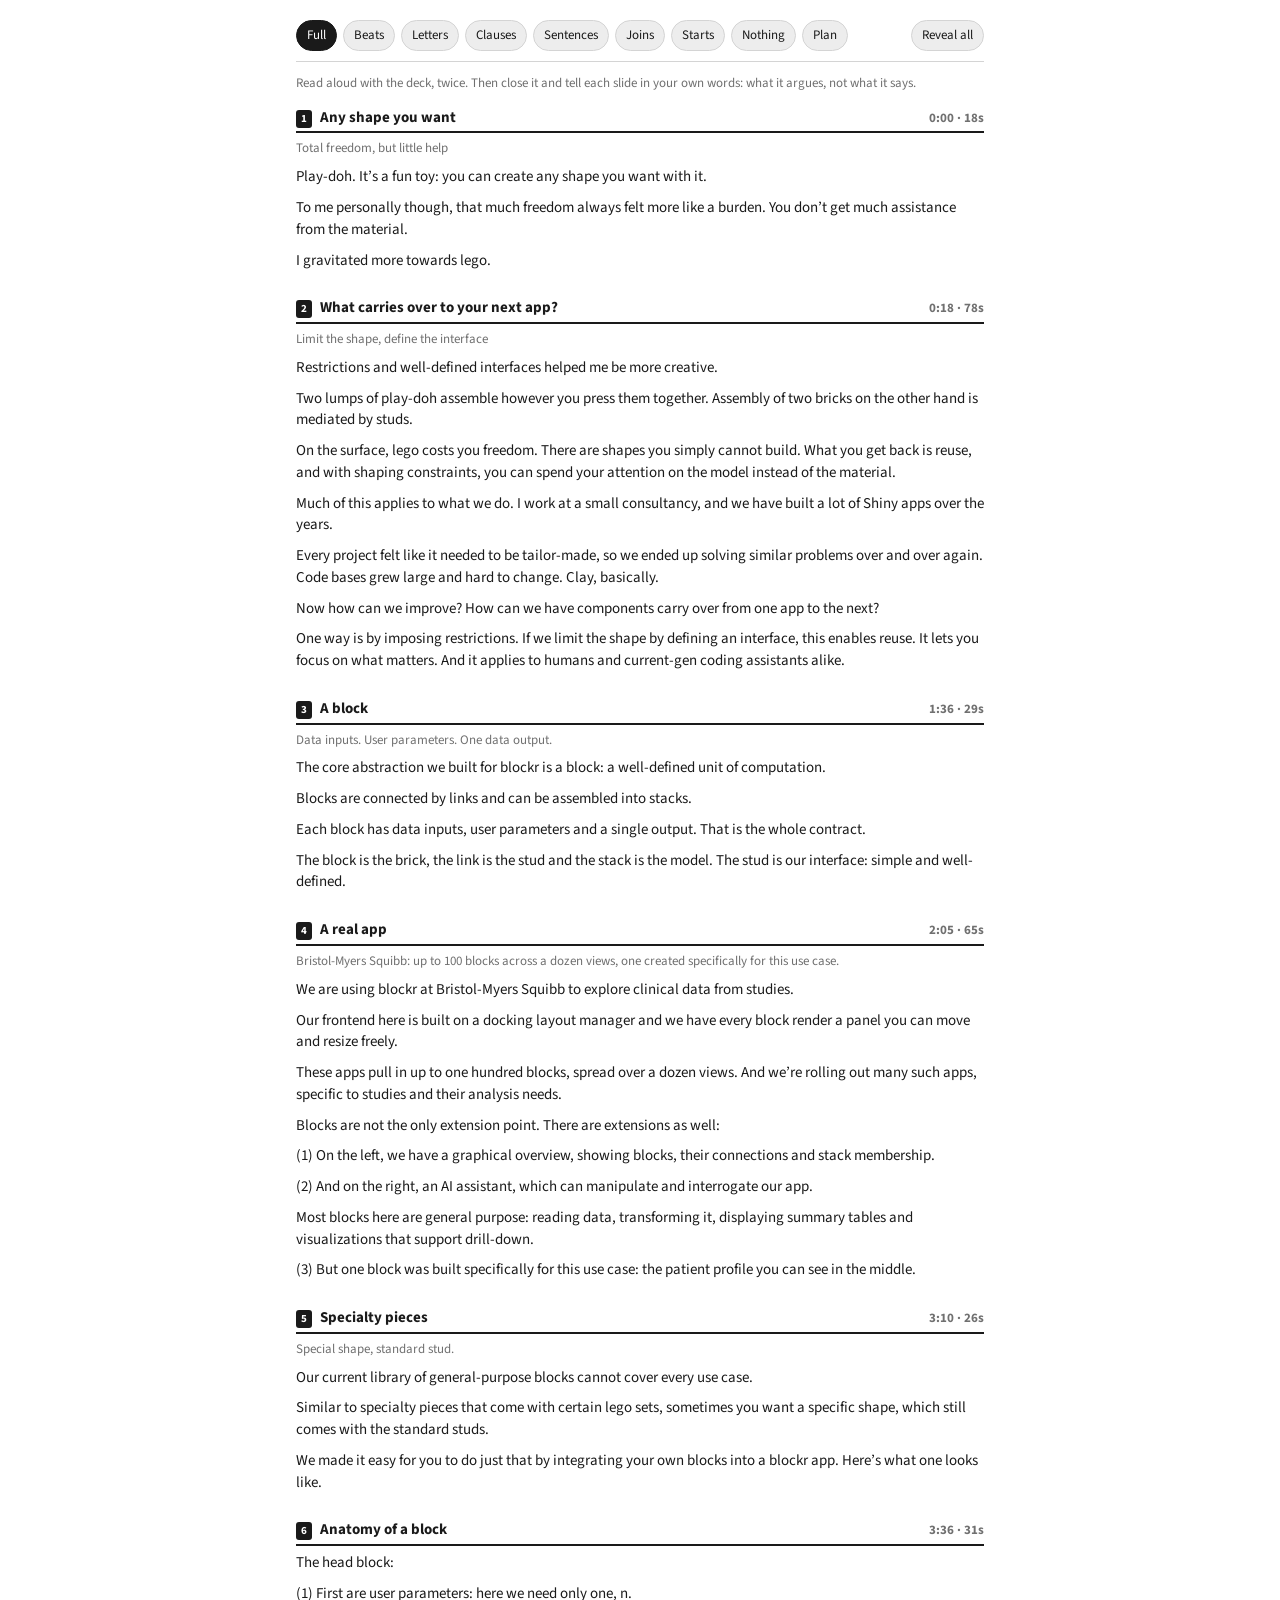
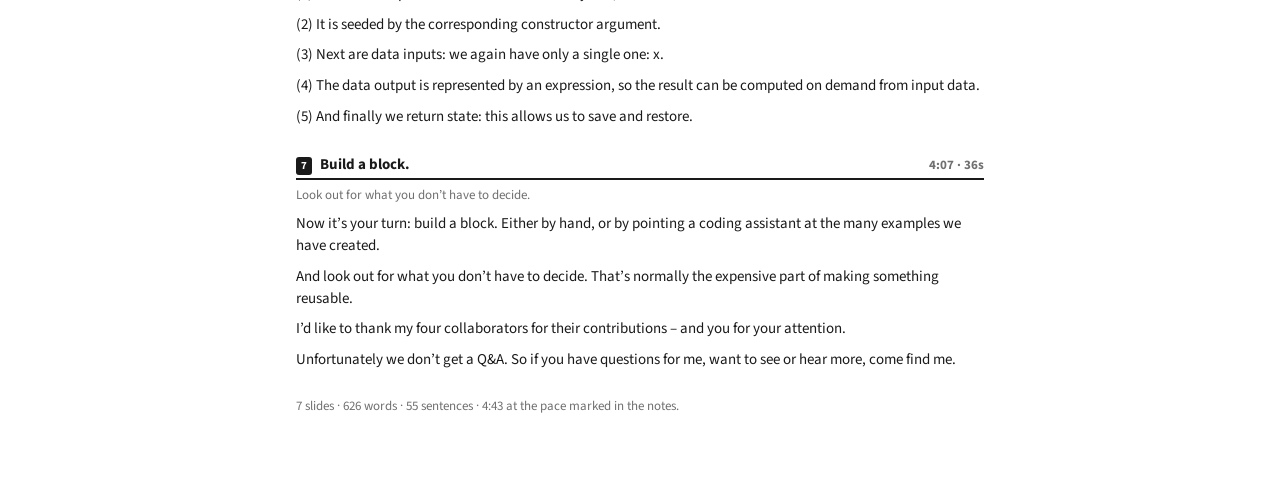
==== commit 5c8e4dd7: "Rebuild the drill sheets around beats, keywords and joins" ====
--- a/drill/index.html
+++ b/drill/index.html
@@ -1,49 +1,43 @@
 <!doctype html>
-<html lang=en><head><meta charset=utf-8><meta name=viewport content='width=device-width, initial-scale=1'></head><body><title>Talk drill</title><style>
-/* The deck's greys. Dark is a real palette, not an inversion: the blank
-   underline and the muted labels drop contrast on the dark ground too. */
-:root {
-  --ink: #1a1a1a; --mute: #707070; --line: #d4d4d4; --paper: #fff;
-  --tab: #ededed; --blank: #9a9a9a;
-}
+<html lang=en><head><meta charset=utf-8><meta name=viewport content='width=device-width, initial-scale=1'><link rel=stylesheet href='https://fonts.googleapis.com/css2?family=Source+Sans+3:wght@400;700&family=Source+Code+Pro&display=swap'></head><body><title>Talk drill</title><style>
+/* The deck's greys. Dark is a real palette, not an inversion. */
+:root { --ink: #1a1a1a; --mute: #707070; --line: #d4d4d4; --paper: #fff; --tab: #ededed; }
 @media (prefers-color-scheme: dark) {
   :root:not([data-theme="light"]) {
-    --ink: #e8e8e6; --mute: #9a9a9a; --line: #3a3b3f; --paper: #151618;
-    --tab: #26272b; --blank: #6a6b70;
+    --ink: #e8e8e6; --mute: #9a9a9a; --line: #3a3b3f; --paper: #151618; --tab: #26272b;
   }
 }
 :root[data-theme="dark"] {
-  --ink: #e8e8e6; --mute: #9a9a9a; --line: #3a3b3f; --paper: #151618;
-  --tab: #26272b; --blank: #6a6b70;
+  --ink: #e8e8e6; --mute: #9a9a9a; --line: #3a3b3f; --paper: #151618; --tab: #26272b;
 }
 * { box-sizing: border-box; }
+[hidden] { display: none !important; }
 body {
   margin: 0; background: var(--paper); color: var(--ink);
   font-family: "Source Sans 3", "Source Sans Pro", "Helvetica Neue", Arial, sans-serif;
   font-size: 15px; line-height: 1.45;
 }
-nav.tabs button:focus-visible { outline: 2px solid var(--ink); outline-offset: 2px; }
-@media (prefers-reduced-motion: no-preference) { nav.tabs button { transition: background .12s; } }
 .wrap { max-width: 720px; margin: 0 auto; padding: 12px 16px 60px; }
 nav.tabs {
   position: sticky; top: 0; background: var(--paper); z-index: 2;
   display: flex; flex-wrap: wrap; gap: 6px; padding: 8px 0 10px;
   border-bottom: 1px solid var(--line); margin-bottom: 12px;
 }
-nav.tabs button {
+nav.tabs button, button.big, select {
   font: inherit; font-size: 13px; padding: 5px 10px; border-radius: 999px;
   border: 1px solid var(--line); background: var(--tab); color: var(--ink);
   cursor: pointer;
 }
-nav.tabs button.on { background: var(--ink); color: var(--paper); border-color: var(--ink); }
-nav.tabs .sp { flex: 1; }
+nav.tabs button.on, button.primary { background: var(--ink); color: var(--paper); border-color: var(--ink); }
+button:focus-visible, select:focus-visible { outline: 2px solid var(--ink); outline-offset: 2px; }
+.sp { flex: 1; }
 .level { display: none; }
 .level.on { display: block; }
 .hint { color: var(--mute); font-size: 13px; margin: 0 0 14px; }
 .slide { margin: 0 0 26px; }
 .head {
   display: flex; align-items: baseline; gap: 8px;
-  border-bottom: 2px solid var(--ink); padding-bottom: 3px; margin-bottom: 4px;
+  border-bottom: 2px solid var(--ink); padding-bottom: 3px; margin-bottom: 6px;
 }
 .num {
   font-size: 11px; font-weight: 700; color: var(--paper); background: var(--ink);
@@ -53,179 +47,237 @@
 .time { font-size: 13px; font-weight: 700; color: var(--mute); white-space: nowrap; }
 .screen { font-size: 13px; color: var(--mute); margin-bottom: 8px; }
 .notes p { margin: 0 0 9px; }
-.b {
-  color: transparent; border-bottom: 1px solid var(--blank);
-  cursor: pointer; user-select: none;
-}
-.b.on, .reveal .b { color: inherit; border-bottom-color: transparent; }
+/* Anything with class rv reveals its hidden parts when tapped. */
+.hid { display: none; }
+.rv { cursor: pointer; }
+.rv.on > .hid, body.reveal .hid { display: revert; }
+.rv.on > .ini, body.reveal .ini { display: none; }
+.k { font-weight: 700; }
+.dot {
+  display: inline-block; width: 6px; height: 6px; border-radius: 50%;
+  background: var(--ink); margin: 0 6px 2px 0; vertical-align: middle;
+}
+/* Beats */
+.beat { border-left: 2px solid var(--line); padding: 3px 12px; margin: 0 0 8px; }
+.beat.on { border-left-color: var(--ink); }
+.purpose { font-weight: 700; }
+.beat .body p { margin: 4px 0 2px; }
+/* Clauses and sentences */
+.purpose-h {
+  font-size: 12px; font-weight: 700; color: var(--mute); text-transform: uppercase;
+  letter-spacing: .04em; margin: 12px 0 3px;
+}
+.sent { margin: 0 0 7px; }
+.cl { position: relative; padding: 1px 0 1px 28px; }
+.cl.sub { padding-left: 46px; }
+.cl .n {
+  position: absolute; left: 0; top: 4px; width: 22px; text-align: right;
+  font-size: 11px; color: var(--mute);
+}
+.cl .k { font-weight: 400; }
+.cl .k.sk { font-weight: 700; }
+.cl.on .k { text-decoration: underline; text-decoration-color: var(--mute); text-underline-offset: 3px; }
+ol.sk { margin: 0; padding-left: 26px; }
+ol.sk li { padding: 1px 0; }
+/* Cards, for the joins deck and the starts panel */
+.card { border: 1px solid var(--line); border-radius: 8px; padding: 14px 16px; min-height: 120px; max-width: 560px; }
+.front { font-size: 18px; }
+.tag { display: block; font-size: 12px; color: var(--mute); margin-bottom: 4px; }
+.click {
+  display: inline-block; font-size: 11px; font-weight: 700; padding: 0 7px;
+  border: 1px solid var(--ink); border-radius: 999px; vertical-align: 2px;
+}
+.back { border-top: 1px solid var(--line); margin-top: 12px; padding-top: 10px; font-size: 16px; }
+.card p { margin: 0 0 6px; }
+.deckbar, .deckbtns, .startbtns { display: flex; align-items: center; gap: 8px; margin: 0 0 10px; max-width: 560px; }
+.deckbtns { margin-top: 10px; }
+#deck-pos { font-size: 13px; color: var(--mute); }
+.done { color: var(--mute); }
+#start-prompt img { display: block; width: 100%; max-width: 360px; margin-top: 6px; border: 1px solid var(--line); }
+#start-prompt .key { font-size: 26px; font-weight: 700; margin: 4px 0; }
+#start-prompt .purpose { font-size: 18px; margin: 4px 0; }
+/* Nothing */
+.shot img { display: block; width: 100%; max-width: 360px; border: 1px solid var(--line); }
+.shot .notes { margin-top: 8px; }
+.pks { margin: 0 0 12px; }
+.pkh { font-weight: 700; margin: 0 0 3px; }
+.pk { margin: 0 0 4px; }
 .w { white-space: nowrap; }
-/* First letters: the rest of the word is gone, not blanked, so the sheet is
-   letters and punctuation only. Tapping the letter brings the word back. */
-.w { cursor: pointer; }
-.r { display: none; border: 0; }
-.r.on, .reveal .r { display: inline; }
-ol.op { margin: 0; padding-left: 26px; columns: 2; column-gap: 24px; }
-ol.op li { break-inside: avoid; padding: 1px 0; }
+.pocket { margin-top: 30px; }
+.print-only, .joins-print { display: none; }
+/* Plan */
 .plan h1 { font-size: 20px; margin: 0 0 8px; }
 .plan h2 { font-size: 16px; margin: 20px 0 6px; }
 .plan h3 { font-size: 15px; margin: 14px 0 4px; }
 .plan ul { padding-left: 22px; margin: 4px 0 8px; }
 .plan li { margin: 2px 0; }
 .plan code { font-family: "Source Code Pro", monospace; font-size: 0.92em; }
+@media screen { .level > h1.lv { display: none; } }
 @media print {
   @page { size: A4; margin: 14mm; }
-  :root { --ink: #111; --mute: #666; --line: #ccc; --paper: #fff; --blank: #777; }
+  :root { --ink: #111; --mute: #666; --line: #ccc; --paper: #fff; --tab: #fff; }
   body { font-size: 11pt; }
   .wrap { max-width: none; padding: 0; }
-  nav.tabs { display: none; }
+  nav.tabs, .deck, #lv-starts { display: none; }
   .level { display: block; page-break-before: always; }
   .level:first-of-type { page-break-before: auto; }
-  .level > h1 { font-size: 14pt; margin: 0 0 6pt; }
-  .b.on { color: transparent; border-bottom-color: var(--blank); }
-  .r.on { display: none; }
+  .level > h1.lv { font-size: 14pt; margin: 0 0 6pt; }
   .slide { page-break-inside: avoid; }
-}
-@media screen { .level > h1 { display: none; } }
-</style><div class=wrap><nav class=tabs><button data-level=full>Full</button><button data-level=fade5>1 in 5</button><button data-level=fade3>1 in 3</button><button data-level=fade2>1 in 2</button><button data-level=letters>First letters</button><button data-level=openers>Openers</button><button data-level=plan>Plan</button><span class=sp></span><button id=reveal title='Show every blank'>Reveal all</button></nav>
-<div class=level id=lv-full><h1>Full</h1>
-<p class=hint>Read aloud, with the deck, twice. Then move one tab right.</p>
-<section class=slide><div class=head><span class=num>1</span><span class=title>Any shape you want</span><span class=time>0:00 · 18s</span></div><div class=screen>Total freedom, but little help</div><div class=notes><p>Play-doh. It’s a fun toy: you can create any shape you want with it.</p><p>To me personally though, that much freedom always felt more like a burden. You don’t get much assistance from the material.</p><p>I gravitated more towards lego.</p></div></section>
-<section class=slide><div class=head><span class=num>2</span><span class=title>What carries over to your next app?</span><span class=time>0:18 · 78s</span></div><div class=screen>Limit the shape, define the interface</div><div class=notes><p>Restrictions and well-defined interfaces helped me be more creative.</p><p>Two lumps of play-doh assemble however you press them together. Assembly of two bricks on the other hand is mediated by studs.</p><p>On the surface, lego costs you freedom. There are shapes you simply cannot build. What you get back is reuse, and with shaping constraints, you can spend your attention on the model instead of the material.</p><p>Much of this applies to what we do. I work at a small consultancy, and we have built a lot of Shiny apps over the years.</p><p>Every project felt like it needed to be tailor-made, so we ended up solving similar problems over and over again. Code bases grew large and hard to change. Clay, basically.</p><p>Now how can we improve? How can we have components carry over from one app to the next?</p><p>One way is by imposing restrictions. If we limit the shape by defining an interface, this enables reuse. It lets you focus on what matters. And it applies to humans and current-gen coding assistants alike.</p></div></section>
-<section class=slide><div class=head><span class=num>3</span><span class=title>A block</span><span class=time>1:36 · 29s</span></div><div class=screen>Data inputs. User parameters. One data output.</div><div class=notes><p>The core abstraction we built for blockr is a block: a well-defined unit of computation.</p><p>Blocks are connected by links and can be assembled into stacks.</p><p>Each block has data inputs, user parameters and a single output. That is the whole contract.</p><p>The block is the brick, the link is the stud and the stack is the model. The stud is our interface: simple and well-defined.</p></div></section>
-<section class=slide><div class=head><span class=num>4</span><span class=title>A real app</span><span class=time>2:05 · 65s</span></div><div class=screen>Bristol-Myers Squibb: up to 100 blocks across a dozen views, one created specifically for this use case.</div><div class=notes><p>We are using blockr at Bristol-Myers Squibb to explore clinical data from studies.</p><p>Our frontend here is built on a docking layout manager and we have every block render a panel you can move and resize freely.</p><p>These apps pull in up to one hundred blocks, spread over a dozen views. And we’re rolling out many such apps, specific to studies and their analysis needs.</p><p>Blocks are not the only extension point. There are extensions as well:</p><p>(1) On the left, we have a graphical overview, showing blocks, their connections and stack membership.</p><p>(2) And on the right, an AI assistant, which can manipulate and interrogate our app.</p><p>Most blocks here are general purpose: reading data, transforming it, displaying summary tables and visualizations that support drill-down.</p><p>(3) But one block was built specifically for this use case: the patient profile you can see in the middle.</p></div></section>
-<section class=slide><div class=head><span class=num>5</span><span class=title>Specialty pieces</span><span class=time>3:10 · 26s</span></div><div class=screen>Special shape, standard stud.</div><div class=notes><p>Our current library of general-purpose blocks cannot cover every use case.</p><p>Similar to specialty pieces that come with certain lego sets, sometimes you want a specific shape, which still comes with the standard studs.</p><p>We made it easy for you to do just that by integrating your own blocks into a blockr app. Here’s what one looks like.</p></div></section>
+  .hid, .rv.on > .hid { display: none; }
+  .rv.on > .ini { display: inline; }
+  #lv-beats .hid { display: revert; }
+  .print-only { display: block; }
+  .joins-print { display: table; width: 100%; border-collapse: collapse; font-size: 10pt; }
+  .joins-print td {
+    vertical-align: top; width: 50%; padding: 4pt 6pt;
+    border-bottom: 1px solid var(--line); page-break-inside: avoid;
+  }
+  .shot img { max-width: 70mm; }
+  .pocket { page-break-before: always; border: 1px dashed var(--mute); padding: 5mm; }
+  .pkb { columns: 2; column-gap: 8mm; font-size: 9pt; line-height: 1.3; }
+  .pks { break-inside: avoid; }
+}
+</style><div class=wrap><nav class=tabs><button data-level=full>Full</button><button data-level=beats>Beats</button><button data-level=letters>Letters</button><button data-level=clauses>Clauses</button><button data-level=sentences>Sentences</button><button data-level=joins>Joins</button><button data-level=starts>Starts</button><button data-level=nothing>Nothing</button><button data-level=plan>Plan</button><span class=sp></span><button id=reveal title='Show everything hidden'>Reveal all</button></nav>
+<div class=level id=lv-full><h1 class=lv>Full</h1><p class=hint>Read aloud with the deck, twice. Then close it and tell each slide in your own words: what it argues, not what it says.</p>
+<section class=slide><div class=head><span class=num>1</span><span class=title>Any shape you want</span><span class=time>0:00 · 18s</span></div><div class=notes><div class=screen>Total freedom, but little help</div><p>Play-doh. It’s a fun toy: you can create any shape you want with it.</p><p>To me personally though, that much freedom always felt more like a burden. You don’t get much assistance from the material.</p><p>I gravitated more towards lego.</p></div></section>
+<section class=slide><div class=head><span class=num>2</span><span class=title>What carries over to your next app?</span><span class=time>0:18 · 78s</span></div><div class=notes><div class=screen>Limit the shape, define the interface</div><p>Restrictions and well-defined interfaces helped me be more creative.</p><p>Two lumps of play-doh assemble however you press them together. Assembly of two bricks on the other hand is mediated by studs.</p><p>On the surface, lego costs you freedom. There are shapes you simply cannot build. What you get back is reuse, and with shaping constraints, you can spend your attention on the model instead of the material.</p><p>Much of this applies to what we do. I work at a small consultancy, and we have built a lot of Shiny apps over the years.</p><p>Every project felt like it needed to be tailor-made, so we ended up solving similar problems over and over again. Code bases grew large and hard to change. Clay, basically.</p><p>Now how can we improve? How can we have components carry over from one app to the next?</p><p>One way is by imposing restrictions. If we limit the shape by defining an interface, this enables reuse. It lets you focus on what matters. And it applies to humans and current-gen coding assistants alike.</p></div></section>
+<section class=slide><div class=head><span class=num>3</span><span class=title>A block</span><span class=time>1:36 · 29s</span></div><div class=notes><div class=screen>Data inputs. User parameters. One data output.</div><p>The core abstraction we built for blockr is a block: a well-defined unit of computation.</p><p>Blocks are connected by links and can be assembled into stacks.</p><p>Each block has data inputs, user parameters and a single output. That is the whole contract.</p><p>The block is the brick, the link is the stud and the stack is the model. The stud is our interface: simple and well-defined.</p></div></section>
+<section class=slide><div class=head><span class=num>4</span><span class=title>A real app</span><span class=time>2:05 · 65s</span></div><div class=notes><div class=screen>Bristol-Myers Squibb: up to 100 blocks across a dozen views, one created specifically for this use case.</div><p>We are using blockr at Bristol-Myers Squibb to explore clinical data from studies.</p><p>Our frontend here is built on a docking layout manager and we have every block render a panel you can move and resize freely.</p><p>These apps pull in up to one hundred blocks, spread over a dozen views. And we’re rolling out many such apps, specific to studies and their analysis needs.</p><p>Blocks are not the only extension point. There are extensions as well:</p><p>(1) On the left, we have a graphical overview, showing blocks, their connections and stack membership.</p><p>(2) And on the right, an AI assistant, which can manipulate and interrogate our app.</p><p>Most blocks here are general purpose: reading data, transforming it, displaying summary tables and visualizations that support drill-down.</p><p>(3) But one block was built specifically for this use case: the patient profile you can see in the middle.</p></div></section>
+<section class=slide><div class=head><span class=num>5</span><span class=title>Specialty pieces</span><span class=time>3:10 · 26s</span></div><div class=notes><div class=screen>Special shape, standard stud.</div><p>Our current library of general-purpose blocks cannot cover every use case.</p><p>Similar to specialty pieces that come with certain lego sets, sometimes you want a specific shape, which still comes with the standard studs.</p><p>We made it easy for you to do just that by integrating your own blocks into a blockr app. Here’s what one looks like.</p></div></section>
 <section class=slide><div class=head><span class=num>6</span><span class=title>Anatomy of a block</span><span class=time>3:36 · 31s</span></div><div class=notes><p>The head block:</p><p>(1) First are user parameters: here we need only one, n.</p><p>(2) It is seeded by the corresponding constructor argument.</p><p>(3) Next are data inputs: we again have only a single one: x.</p><p>(4) The data output is represented by an expression, so the result can be computed on demand from input data.</p><p>(5) And finally we return state: this allows us to save and restore.</p></div></section>
-<section class=slide><div class=head><span class=num>7</span><span class=title>Build a block.</span><span class=time>4:07 · 36s</span></div><div class=screen>Look out for what you don’t have to decide.</div><div class=notes><p>Now it’s your turn: build a block. Either by hand, or by pointing a coding assistant at the many examples we have created.</p><p>And look out for what you don’t have to decide. That’s normally the expensive part of making something reusable.</p><p>I’d like to thank my four collaborators for their contributions – and you for your attention.</p><p>Unfortunately we don’t get a Q&amp;A. So if you have questions for me, want to see or hear more, come find me.</p></div></section>
-</div>
-<div class=level id=lv-fade5><h1>1 in 5</h1>
-<p class=hint>Say the paragraph; tap a blank only if you are stuck.</p>
-<section class=slide><div class=head><span class=num>1</span><span class=title>Any shape you want</span><span class=time>0:00 · 18s</span></div><div class=screen>Total freedom, but little help</div><div class=notes><p>Play-doh. It’s a fun <span class=b>toy</span>: you can create any <span class=b>shape</span> you want with it.</p><p>To me personally though, <span class=b>that</span> much freedom always felt <span class=b>more</span> like a burden. You <span class=b>don’t</span> get much assistance from <span class=b>the</span> material.</p><p>I gravitated more towards <span class=b>lego</span>.</p></div></section>
-<section class=slide><div class=head><span class=num>2</span><span class=title>What carries over to your next app?</span><span class=time>0:18 · 78s</span></div><div class=screen>Limit the shape, define the interface</div><div class=notes><p>Restrictions and well-defined interfaces <span class=b>helped</span> me be more creative.</p><p>Two lumps of play-doh <span class=b>assemble</span> however you press them <span class=b>together</span>. Assembly of two bricks <span class=b>on</span> the other hand is <span class=b>mediated</span> by studs.</p><p>On the surface, lego <span class=b>costs</span> you freedom. There are <span class=b>shapes</span> you simply cannot build. <span class=b>What</span> you get back is <span class=b>reuse</span>, and with shaping constraints, <span class=b>you</span> can spend your attention <span class=b>on</span> the model instead of <span class=b>the</span> material.</p><p>Much of this applies <span class=b>to</span> what we do. I <span class=b>work</span> at a small consultancy, <span class=b>and</span> we have built a <span class=b>lot</span> of Shiny apps over <span class=b>the</span> years.</p><p>Every project felt like <span class=b>it</span> needed to be tailor-made, <span class=b>so</span> we ended up solving <span class=b>similar</span> problems over and over <span class=b>again</span>. Code bases grew large <span class=b>and</span> hard to change. Clay, <span class=b>basically</span>.</p><p>Now how can we <span class=b>improve</span>? How can we have <span class=b>components</span> carry over from one <span class=b>app</span> to the next?</p><p>One way is by <span class=b>imposing</span> restrictions. If we limit <span class=b>the</span> shape by defining an <span class=b>interface</span>, this enables reuse. It <span class=b>lets</span> you focus on what <span class=b>matters</span>. And it applies to <span class=b>humans</span> and current-gen coding assistants <span class=b>alike</span>.</p></div></section>
-<section class=slide><div class=head><span class=num>3</span><span class=title>A block</span><span class=time>1:36 · 29s</span></div><div class=screen>Data inputs. User parameters. One data output.</div><div class=notes><p>The core abstraction we <span class=b>built</span> for blockr is a <span class=b>block</span>: a well-defined unit of <span class=b>computation</span>.</p><p>Blocks are connected by <span class=b>links</span> and can be assembled <span class=b>into</span> stacks.</p><p>Each block has data <span class=b>inputs</span>, user parameters and a <span class=b>single</span> output. That is the <span class=b>whole</span> contract.</p><p>The block is the <span class=b>brick</span>, the link is the <span class=b>stud</span> and the stack is <span class=b>the</span> model. The stud is <span class=b>our</span> interface: simple and well-defined.</p></div></section>
-<section class=slide><div class=head><span class=num>4</span><span class=title>A real app</span><span class=time>2:05 · 65s</span></div><div class=screen>Bristol-Myers Squibb: up to 100 blocks across a dozen views, one created specifically for this use case.</div><div class=notes><p>We are using blockr <span class=b>at</span> Bristol-Myers Squibb to explore <span class=b>clinical</span> data from studies.</p><p>Our frontend here is <span class=b>built</span> on a docking layout <span class=b>manager</span> and we have every <span class=b>block</span> render a panel you <span class=b>can</span> move and resize freely.</p><p>These apps pull in <span class=b>up</span> to one hundred blocks, <span class=b>spread</span> over a dozen views. <span class=b>And</span> we’re rolling out many <span class=b>such</span> apps, specific to studies <span class=b>and</span> their analysis needs.</p><p>Blocks are not the <span class=b>only</span> extension point. There are <span class=b>extensions</span> as well:</p><p>(1) On the left, we <span class=b>have</span> a graphical overview, showing <span class=b>blocks</span>, their connections and stack <span class=b>membership</span>.</p><p>(2) And on the right, <span class=b>an</span> AI assistant, which can <span class=b>manipulate</span> and interrogate our app.</p><p>Most blocks here are <span class=b>general</span> purpose: reading data, transforming <span class=b>it</span>, displaying summary tables and <span class=b>visualizations</span> that support drill-down.</p><p>(3) But one block was <span class=b>built</span> specifically for this use <span class=b>case</span>: the patient profile you <span class=b>can</span> see in the middle.</p></div></section>
-<section class=slide><div class=head><span class=num>5</span><span class=title>Specialty pieces</span><span class=time>3:10 · 26s</span></div><div class=screen>Special shape, standard stud.</div><div class=notes><p>Our current library of <span class=b>general-purpose</span> blocks cannot cover every <span class=b>use</span> case.</p><p>Similar to specialty pieces <span class=b>that</span> come with certain lego <span class=b>sets</span>, sometimes you want a <span class=b>specific</span> shape, which still comes <span class=b>with</span> the standard studs.</p><p>We made it easy <span class=b>for</span> you to do just <span class=b>that</span> by integrating your own <span class=b>blocks</span> into a blockr app. <span class=b>Here’s</span> what one looks like.</p></div></section>
-<section class=slide><div class=head><span class=num>6</span><span class=title>Anatomy of a block</span><span class=time>3:36 · 31s</span></div><div class=notes><p>The head block:</p><p>(1) First are user parameters: <span class=b>here</span> we need only one, <span class=b>n</span>.</p><p>(2) It is seeded by <span class=b>the</span> corresponding constructor argument.</p><p>(3) Next are data inputs: <span class=b>we</span> again have only a <span class=b>single</span> one: x.</p><p>(4) The data output is <span class=b>represented</span> by an expression, so <span class=b>the</span> result can be computed <span class=b>on</span> demand from input data.</p><p>(5) And finally we return <span class=b>state</span>: this allows us to <span class=b>save</span> and restore.</p></div></section>
-<section class=slide><div class=head><span class=num>7</span><span class=title>Build a block.</span><span class=time>4:07 · 36s</span></div><div class=screen>Look out for what you don’t have to decide.</div><div class=notes><p>Now it’s your turn: <span class=b>build</span> a block. Either by <span class=b>hand</span>, or by pointing a <span class=b>coding</span> assistant at the many <span class=b>examples</span> we have created.</p><p>And look out for <span class=b>what</span> you don’t have to <span class=b>decide</span>. That’s normally the expensive <span class=b>part</span> of making something reusable.</p><p>I’d like to thank <span class=b>my</span> four collaborators for their <span class=b>contributions</span> – and you for your <span class=b>attention</span>.</p><p>Unfortunately we don’t get <span class=b>a</span> Q&amp;A. So if you <span class=b>have</span> questions for me, want <span class=b>to</span> see or hear more, <span class=b>come</span> find me.</p></div></section>
-</div>
-<div class=level id=lv-fade3><h1>1 in 3</h1>
-<p class=hint>Same. Two clean passes in a row before moving on.</p>
-<section class=slide><div class=head><span class=num>1</span><span class=title>Any shape you want</span><span class=time>0:00 · 18s</span></div><div class=screen>Total freedom, but little help</div><div class=notes><p>Play-doh. It’s <span class=b>a</span> fun toy: <span class=b>you</span> can create <span class=b>any</span> shape you <span class=b>want</span> with it.</p><p>To me <span class=b>personally</span> though, that <span class=b>much</span> freedom always <span class=b>felt</span> more like <span class=b>a</span> burden. You <span class=b>don’t</span> get much <span class=b>assistance</span> from the <span class=b>material</span>.</p><p>I gravitated <span class=b>more</span> towards lego.</p></div></section>
-<section class=slide><div class=head><span class=num>2</span><span class=title>What carries over to your next app?</span><span class=time>0:18 · 78s</span></div><div class=screen>Limit the shape, define the interface</div><div class=notes><p>Restrictions and <span class=b>well-defined</span> interfaces helped <span class=b>me</span> be more <span class=b>creative</span>.</p><p>Two lumps <span class=b>of</span> play-doh assemble <span class=b>however</span> you press <span class=b>them</span> together. Assembly <span class=b>of</span> two bricks <span class=b>on</span> the other <span class=b>hand</span> is mediated <span class=b>by</span> studs.</p><p>On the <span class=b>surface</span>, lego costs <span class=b>you</span> freedom. There <span class=b>are</span> shapes you <span class=b>simply</span> cannot build. <span class=b>What</span> you get <span class=b>back</span> is reuse, <span class=b>and</span> with shaping <span class=b>constraints</span>, you can <span class=b>spend</span> your attention <span class=b>on</span> the model <span class=b>instead</span> of the <span class=b>material</span>.</p><p>Much of <span class=b>this</span> applies to <span class=b>what</span> we do. <span class=b>I</span> work at <span class=b>a</span> small consultancy, <span class=b>and</span> we have <span class=b>built</span> a lot <span class=b>of</span> Shiny apps <span class=b>over</span> the years.</p><p>Every project <span class=b>felt</span> like it <span class=b>needed</span> to be <span class=b>tailor-made</span>, so we <span class=b>ended</span> up solving <span class=b>similar</span> problems over <span class=b>and</span> over again. <span class=b>Code</span> bases grew <span class=b>large</span> and hard <span class=b>to</span> change. Clay, <span class=b>basically</span>.</p><p>Now how <span class=b>can</span> we improve? <span class=b>How</span> can we <span class=b>have</span> components carry <span class=b>over</span> from one <span class=b>app</span> to the <span class=b>next</span>?</p><p>One way <span class=b>is</span> by imposing <span class=b>restrictions</span>. If we <span class=b>limit</span> the shape <span class=b>by</span> defining an <span class=b>interface</span>, this enables <span class=b>reuse</span>. It lets <span class=b>you</span> focus on <span class=b>what</span> matters. And <span class=b>it</span> applies to <span class=b>humans</span> and current-gen <span class=b>coding</span> assistants alike.</p></div></section>
-<section class=slide><div class=head><span class=num>3</span><span class=title>A block</span><span class=time>1:36 · 29s</span></div><div class=screen>Data inputs. User parameters. One data output.</div><div class=notes><p>The core <span class=b>abstraction</span> we built <span class=b>for</span> blockr is <span class=b>a</span> block: a <span class=b>well-defined</span> unit of <span class=b>computation</span>.</p><p>Blocks are <span class=b>connected</span> by links <span class=b>and</span> can be <span class=b>assembled</span> into stacks.</p><p>Each block <span class=b>has</span> data inputs, <span class=b>user</span> parameters and <span class=b>a</span> single output. <span class=b>That</span> is the <span class=b>whole</span> contract.</p><p>The block <span class=b>is</span> the brick, <span class=b>the</span> link is <span class=b>the</span> stud and <span class=b>the</span> stack is <span class=b>the</span> model. The <span class=b>stud</span> is our <span class=b>interface</span>: simple and <span class=b>well-defined</span>.</p></div></section>
-<section class=slide><div class=head><span class=num>4</span><span class=title>A real app</span><span class=time>2:05 · 65s</span></div><div class=screen>Bristol-Myers Squibb: up to 100 blocks across a dozen views, one created specifically for this use case.</div><div class=notes><p>We are <span class=b>using</span> blockr at <span class=b>Bristol-Myers</span> Squibb to <span class=b>explore</span> clinical data <span class=b>from</span> studies.</p><p>Our frontend <span class=b>here</span> is built <span class=b>on</span> a docking <span class=b>layout</span> manager and <span class=b>we</span> have every <span class=b>block</span> render a <span class=b>panel</span> you can <span class=b>move</span> and resize <span class=b>freely</span>.</p><p>These apps <span class=b>pull</span> in up <span class=b>to</span> one hundred <span class=b>blocks</span>, spread over <span class=b>a</span> dozen views. <span class=b>And</span> we’re rolling <span class=b>out</span> many such <span class=b>apps</span>, specific to <span class=b>studies</span> and their <span class=b>analysis</span> needs.</p><p>Blocks are <span class=b>not</span> the only <span class=b>extension</span> point. There <span class=b>are</span> extensions as <span class=b>well</span>:</p><p>(1) On the <span class=b>left</span>, we have <span class=b>a</span> graphical overview, <span class=b>showing</span> blocks, their <span class=b>connections</span> and stack <span class=b>membership</span>.</p><p>(2) And on <span class=b>the</span> right, an <span class=b>AI</span> assistant, which <span class=b>can</span> manipulate and <span class=b>interrogate</span> our app.</p><p>Most blocks <span class=b>here</span> are general <span class=b>purpose</span>: reading data, <span class=b>transforming</span> it, displaying <span class=b>summary</span> tables and <span class=b>visualizations</span> that support <span class=b>drill-down</span>.</p><p>(3) But one <span class=b>block</span> was built <span class=b>specifically</span> for this <span class=b>use</span> case: the <span class=b>patient</span> profile you <span class=b>can</span> see in <span class=b>the</span> middle.</p></div></section>
-<section class=slide><div class=head><span class=num>5</span><span class=title>Specialty pieces</span><span class=time>3:10 · 26s</span></div><div class=screen>Special shape, standard stud.</div><div class=notes><p>Our current <span class=b>library</span> of general-purpose <span class=b>blocks</span> cannot cover <span class=b>every</span> use case.</p><p>Similar to <span class=b>specialty</span> pieces that <span class=b>come</span> with certain <span class=b>lego</span> sets, sometimes <span class=b>you</span> want a <span class=b>specific</span> shape, which <span class=b>still</span> comes with <span class=b>the</span> standard studs.</p><p>We made <span class=b>it</span> easy for <span class=b>you</span> to do <span class=b>just</span> that by <span class=b>integrating</span> your own <span class=b>blocks</span> into a <span class=b>blockr</span> app. Here’s <span class=b>what</span> one looks <span class=b>like</span>.</p></div></section>
-<section class=slide><div class=head><span class=num>6</span><span class=title>Anatomy of a block</span><span class=time>3:36 · 31s</span></div><div class=notes><p>The head <span class=b>block</span>:</p><p>(1) First are <span class=b>user</span> parameters: here <span class=b>we</span> need only <span class=b>one</span>, n.</p><p>(2) It is <span class=b>seeded</span> by the <span class=b>corresponding</span> constructor argument.</p><p>(3) Next are <span class=b>data</span> inputs: we <span class=b>again</span> have only <span class=b>a</span> single one: <span class=b>x</span>.</p><p>(4) The data <span class=b>output</span> is represented <span class=b>by</span> an expression, <span class=b>so</span> the result <span class=b>can</span> be computed <span class=b>on</span> demand from <span class=b>input</span> data.</p><p>(5) And finally <span class=b>we</span> return state: <span class=b>this</span> allows us <span class=b>to</span> save and <span class=b>restore</span>.</p></div></section>
-<section class=slide><div class=head><span class=num>7</span><span class=title>Build a block.</span><span class=time>4:07 · 36s</span></div><div class=screen>Look out for what you don’t have to decide.</div><div class=notes><p>Now it’s <span class=b>your</span> turn: build <span class=b>a</span> block. Either <span class=b>by</span> hand, or <span class=b>by</span> pointing a <span class=b>coding</span> assistant at <span class=b>the</span> many examples <span class=b>we</span> have created.</p><p>And look <span class=b>out</span> for what <span class=b>you</span> don’t have <span class=b>to</span> decide. That’s <span class=b>normally</span> the expensive <span class=b>part</span> of making <span class=b>something</span> reusable.</p><p>I’d like <span class=b>to</span> thank my <span class=b>four</span> collaborators for <span class=b>their</span> contributions – and <span class=b>you</span> for your <span class=b>attention</span>.</p><p>Unfortunately we <span class=b>don’t</span> get a <span class=b>Q</span>&amp;A. So if <span class=b>you</span> have questions <span class=b>for</span> me, want <span class=b>to</span> see or <span class=b>hear</span> more, come <span class=b>find</span> me.</p></div></section>
-</div>
-<div class=level id=lv-fade2><h1>1 in 2</h1>
-<p class=hint>Same. If you miss more than one word per slide, go back a tab.</p>
-<section class=slide><div class=head><span class=num>1</span><span class=title>Any shape you want</span><span class=time>0:00 · 18s</span></div><div class=screen>Total freedom, but little help</div><div class=notes><p>Play-doh. <span class=b>It’s</span> a <span class=b>fun</span> toy: <span class=b>you</span> can <span class=b>create</span> any <span class=b>shape</span> you <span class=b>want</span> with <span class=b>it</span>.</p><p>To <span class=b>me</span> personally <span class=b>though</span>, that <span class=b>much</span> freedom <span class=b>always</span> felt <span class=b>more</span> like <span class=b>a</span> burden. <span class=b>You</span> don’t <span class=b>get</span> much <span class=b>assistance</span> from <span class=b>the</span> material.</p><p>I <span class=b>gravitated</span> more <span class=b>towards</span> lego.</p></div></section>
-<section class=slide><div class=head><span class=num>2</span><span class=title>What carries over to your next app?</span><span class=time>0:18 · 78s</span></div><div class=screen>Limit the shape, define the interface</div><div class=notes><p>Restrictions <span class=b>and</span> well-defined <span class=b>interfaces</span> helped <span class=b>me</span> be <span class=b>more</span> creative.</p><p>Two <span class=b>lumps</span> of <span class=b>play-doh</span> assemble <span class=b>however</span> you <span class=b>press</span> them <span class=b>together</span>. Assembly <span class=b>of</span> two <span class=b>bricks</span> on <span class=b>the</span> other <span class=b>hand</span> is <span class=b>mediated</span> by <span class=b>studs</span>.</p><p>On <span class=b>the</span> surface, <span class=b>lego</span> costs <span class=b>you</span> freedom. <span class=b>There</span> are <span class=b>shapes</span> you <span class=b>simply</span> cannot <span class=b>build</span>. What <span class=b>you</span> get <span class=b>back</span> is <span class=b>reuse</span>, and <span class=b>with</span> shaping <span class=b>constraints</span>, you <span class=b>can</span> spend <span class=b>your</span> attention <span class=b>on</span> the <span class=b>model</span> instead <span class=b>of</span> the <span class=b>material</span>.</p><p>Much <span class=b>of</span> this <span class=b>applies</span> to <span class=b>what</span> we <span class=b>do</span>. I <span class=b>work</span> at <span class=b>a</span> small <span class=b>consultancy</span>, and <span class=b>we</span> have <span class=b>built</span> a <span class=b>lot</span> of <span class=b>Shiny</span> apps <span class=b>over</span> the <span class=b>years</span>.</p><p>Every <span class=b>project</span> felt <span class=b>like</span> it <span class=b>needed</span> to <span class=b>be</span> tailor-made, <span class=b>so</span> we <span class=b>ended</span> up <span class=b>solving</span> similar <span class=b>problems</span> over <span class=b>and</span> over <span class=b>again</span>. Code <span class=b>bases</span> grew <span class=b>large</span> and <span class=b>hard</span> to <span class=b>change</span>. Clay, <span class=b>basically</span>.</p><p>Now <span class=b>how</span> can <span class=b>we</span> improve? <span class=b>How</span> can <span class=b>we</span> have <span class=b>components</span> carry <span class=b>over</span> from <span class=b>one</span> app <span class=b>to</span> the <span class=b>next</span>?</p><p>One <span class=b>way</span> is <span class=b>by</span> imposing <span class=b>restrictions</span>. If <span class=b>we</span> limit <span class=b>the</span> shape <span class=b>by</span> defining <span class=b>an</span> interface, <span class=b>this</span> enables <span class=b>reuse</span>. It <span class=b>lets</span> you <span class=b>focus</span> on <span class=b>what</span> matters. <span class=b>And</span> it <span class=b>applies</span> to <span class=b>humans</span> and <span class=b>current-gen</span> coding <span class=b>assistants</span> alike.</p></div></section>
-<section class=slide><div class=head><span class=num>3</span><span class=title>A block</span><span class=time>1:36 · 29s</span></div><div class=screen>Data inputs. User parameters. One data output.</div><div class=notes><p>The <span class=b>core</span> abstraction <span class=b>we</span> built <span class=b>for</span> blockr <span class=b>is</span> a <span class=b>block</span>: a <span class=b>well-defined</span> unit <span class=b>of</span> computation.</p><p>Blocks <span class=b>are</span> connected <span class=b>by</span> links <span class=b>and</span> can <span class=b>be</span> assembled <span class=b>into</span> stacks.</p><p>Each <span class=b>block</span> has <span class=b>data</span> inputs, <span class=b>user</span> parameters <span class=b>and</span> a <span class=b>single</span> output. <span class=b>That</span> is <span class=b>the</span> whole <span class=b>contract</span>.</p><p>The <span class=b>block</span> is <span class=b>the</span> brick, <span class=b>the</span> link <span class=b>is</span> the <span class=b>stud</span> and <span class=b>the</span> stack <span class=b>is</span> the <span class=b>model</span>. The <span class=b>stud</span> is <span class=b>our</span> interface: <span class=b>simple</span> and <span class=b>well-defined</span>.</p></div></section>
-<section class=slide><div class=head><span class=num>4</span><span class=title>A real app</span><span class=time>2:05 · 65s</span></div><div class=screen>Bristol-Myers Squibb: up to 100 blocks across a dozen views, one created specifically for this use case.</div><div class=notes><p>We <span class=b>are</span> using <span class=b>blockr</span> at <span class=b>Bristol-Myers</span> Squibb <span class=b>to</span> explore <span class=b>clinical</span> data <span class=b>from</span> studies.</p><p>Our <span class=b>frontend</span> here <span class=b>is</span> built <span class=b>on</span> a <span class=b>docking</span> layout <span class=b>manager</span> and <span class=b>we</span> have <span class=b>every</span> block <span class=b>render</span> a <span class=b>panel</span> you <span class=b>can</span> move <span class=b>and</span> resize <span class=b>freely</span>.</p><p>These <span class=b>apps</span> pull <span class=b>in</span> up <span class=b>to</span> one <span class=b>hundred</span> blocks, <span class=b>spread</span> over <span class=b>a</span> dozen <span class=b>views</span>. And <span class=b>we’re</span> rolling <span class=b>out</span> many <span class=b>such</span> apps, <span class=b>specific</span> to <span class=b>studies</span> and <span class=b>their</span> analysis <span class=b>needs</span>.</p><p>Blocks <span class=b>are</span> not <span class=b>the</span> only <span class=b>extension</span> point. <span class=b>There</span> are <span class=b>extensions</span> as <span class=b>well</span>:</p><p>(1) On <span class=b>the</span> left, <span class=b>we</span> have <span class=b>a</span> graphical <span class=b>overview</span>, showing <span class=b>blocks</span>, their <span class=b>connections</span> and <span class=b>stack</span> membership.</p><p>(2) And <span class=b>on</span> the <span class=b>right</span>, an <span class=b>AI</span> assistant, <span class=b>which</span> can <span class=b>manipulate</span> and <span class=b>interrogate</span> our <span class=b>app</span>.</p><p>Most <span class=b>blocks</span> here <span class=b>are</span> general <span class=b>purpose</span>: reading <span class=b>data</span>, transforming <span class=b>it</span>, displaying <span class=b>summary</span> tables <span class=b>and</span> visualizations <span class=b>that</span> support <span class=b>drill-down</span>.</p><p>(3) But <span class=b>one</span> block <span class=b>was</span> built <span class=b>specifically</span> for <span class=b>this</span> use <span class=b>case</span>: the <span class=b>patient</span> profile <span class=b>you</span> can <span class=b>see</span> in <span class=b>the</span> middle.</p></div></section>
-<section class=slide><div class=head><span class=num>5</span><span class=title>Specialty pieces</span><span class=time>3:10 · 26s</span></div><div class=screen>Special shape, standard stud.</div><div class=notes><p>Our <span class=b>current</span> library <span class=b>of</span> general-purpose <span class=b>blocks</span> cannot <span class=b>cover</span> every <span class=b>use</span> case.</p><p>Similar <span class=b>to</span> specialty <span class=b>pieces</span> that <span class=b>come</span> with <span class=b>certain</span> lego <span class=b>sets</span>, sometimes <span class=b>you</span> want <span class=b>a</span> specific <span class=b>shape</span>, which <span class=b>still</span> comes <span class=b>with</span> the <span class=b>standard</span> studs.</p><p>We <span class=b>made</span> it <span class=b>easy</span> for <span class=b>you</span> to <span class=b>do</span> just <span class=b>that</span> by <span class=b>integrating</span> your <span class=b>own</span> blocks <span class=b>into</span> a <span class=b>blockr</span> app. <span class=b>Here’s</span> what <span class=b>one</span> looks <span class=b>like</span>.</p></div></section>
-<section class=slide><div class=head><span class=num>6</span><span class=title>Anatomy of a block</span><span class=time>3:36 · 31s</span></div><div class=notes><p>The <span class=b>head</span> block:</p><p>(1) First <span class=b>are</span> user <span class=b>parameters</span>: here <span class=b>we</span> need <span class=b>only</span> one, <span class=b>n</span>.</p><p>(2) It <span class=b>is</span> seeded <span class=b>by</span> the <span class=b>corresponding</span> constructor <span class=b>argument</span>.</p><p>(3) Next <span class=b>are</span> data <span class=b>inputs</span>: we <span class=b>again</span> have <span class=b>only</span> a <span class=b>single</span> one: <span class=b>x</span>.</p><p>(4) The <span class=b>data</span> output <span class=b>is</span> represented <span class=b>by</span> an <span class=b>expression</span>, so <span class=b>the</span> result <span class=b>can</span> be <span class=b>computed</span> on <span class=b>demand</span> from <span class=b>input</span> data.</p><p>(5) And <span class=b>finally</span> we <span class=b>return</span> state: <span class=b>this</span> allows <span class=b>us</span> to <span class=b>save</span> and <span class=b>restore</span>.</p></div></section>
-<section class=slide><div class=head><span class=num>7</span><span class=title>Build a block.</span><span class=time>4:07 · 36s</span></div><div class=screen>Look out for what you don’t have to decide.</div><div class=notes><p>Now <span class=b>it’s</span> your <span class=b>turn</span>: build <span class=b>a</span> block. <span class=b>Either</span> by <span class=b>hand</span>, or <span class=b>by</span> pointing <span class=b>a</span> coding <span class=b>assistant</span> at <span class=b>the</span> many <span class=b>examples</span> we <span class=b>have</span> created.</p><p>And <span class=b>look</span> out <span class=b>for</span> what <span class=b>you</span> don’t <span class=b>have</span> to <span class=b>decide</span>. That’s <span class=b>normally</span> the <span class=b>expensive</span> part <span class=b>of</span> making <span class=b>something</span> reusable.</p><p>I’d <span class=b>like</span> to <span class=b>thank</span> my <span class=b>four</span> collaborators <span class=b>for</span> their <span class=b>contributions</span> – and <span class=b>you</span> for <span class=b>your</span> attention.</p><p>Unfortunately <span class=b>we</span> don’t <span class=b>get</span> a <span class=b>Q</span>&amp;A. So <span class=b>if</span> you <span class=b>have</span> questions <span class=b>for</span> me, <span class=b>want</span> to <span class=b>see</span> or <span class=b>hear</span> more, <span class=b>come</span> find <span class=b>me</span>.</p></div></section>
-</div>
-<div class=level id=lv-letters><h1>First letters</h1>
-<p class=hint>The cue sheet. Recite from the letters, then cover them and recite from nothing.</p>
-<section class=slide><div class=head><span class=num>1</span><span class=title>Any shape you want</span><span class=time>0:00 · 18s</span></div><div class=screen>Total freedom, but little help</div><div class=notes><p><span class=w>P<span class='b r'>lay-doh</span></span>. <span class=w>I<span class='b r'>t’s</span></span> <span class=w>a<span class='b r'></span></span> <span class=w>f<span class='b r'>un</span></span> <span class=w>t<span class='b r'>oy</span></span>: <span class=w>y<span class='b r'>ou</span></span> <span class=w>c<span class='b r'>an</span></span> <span class=w>c<span class='b r'>reate</span></span> <span class=w>a<span class='b r'>ny</span></span> <span class=w>s<span class='b r'>hape</span></span> <span class=w>y<span class='b r'>ou</span></span> <span class=w>w<span class='b r'>ant</span></span> <span class=w>w<span class='b r'>ith</span></span> <span class=w>i<span class='b r'>t</span></span>.</p><p><span class=w>T<span class='b r'>o</span></span> <span class=w>m<span class='b r'>e</span></span> <span class=w>p<span class='b r'>ersonally</span></span> <span class=w>t<span class='b r'>hough</span></span>, <span class=w>t<span class='b r'>hat</span></span> <span class=w>m<span class='b r'>uch</span></span> <span class=w>f<span class='b r'>reedom</span></span> <span class=w>a<span class='b r'>lways</span></span> <span class=w>f<span class='b r'>elt</span></span> <span class=w>m<span class='b r'>ore</span></span> <span class=w>l<span class='b r'>ike</span></span> <span class=w>a<span class='b r'></span></span> <span class=w>b<span class='b r'>urden</span></span>. <span class=w>Y<span class='b r'>ou</span></span> <span class=w>d<span class='b r'>on’t</span></span> <span class=w>g<span class='b r'>et</span></span> <span class=w>m<span class='b r'>uch</span></span> <span class=w>a<span class='b r'>ssistance</span></span> <span class=w>f<span class='b r'>rom</span></span> <span class=w>t<span class='b r'>he</span></span> <span class=w>m<span class='b r'>aterial</span></span>.</p><p><span class=w>I<span class='b r'></span></span> <span class=w>g<span class='b r'>ravitated</span></span> <span class=w>m<span class='b r'>ore</span></span> <span class=w>t<span class='b r'>owards</span></span> <span class=w>l<span class='b r'>ego</span></span>.</p></div></section>
-<section class=slide><div class=head><span class=num>2</span><span class=title>What carries over to your next app?</span><span class=time>0:18 · 78s</span></div><div class=screen>Limit the shape, define the interface</div><div class=notes><p><span class=w>R<span class='b r'>estrictions</span></span> <span class=w>a<span class='b r'>nd</span></span> <span class=w>w<span class='b r'>ell-defined</span></span> <span class=w>i<span class='b r'>nterfaces</span></span> <span class=w>h<span class='b r'>elped</span></span> <span class=w>m<span class='b r'>e</span></span> <span class=w>b<span class='b r'>e</span></span> <span class=w>m<span class='b r'>ore</span></span> <span class=w>c<span class='b r'>reative</span></span>.</p><p><span class=w>T<span class='b r'>wo</span></span> <span class=w>l<span class='b r'>umps</span></span> <span class=w>o<span class='b r'>f</span></span> <span class=w>p<span class='b r'>lay-doh</span></span> <span class=w>a<span class='b r'>ssemble</span></span> <span class=w>h<span class='b r'>owever</span></span> <span class=w>y<span class='b r'>ou</span></span> <span class=w>p<span class='b r'>ress</span></span> <span class=w>t<span class='b r'>hem</span></span> <span class=w>t<span class='b r'>ogether</span></span>. <span class=w>A<span class='b r'>ssembly</span></span> <span class=w>o<span class='b r'>f</span></span> <span class=w>t<span class='b r'>wo</span></span> <span class=w>b<span class='b r'>ricks</span></span> <span class=w>o<span class='b r'>n</span></span> <span class=w>t<span class='b r'>he</span></span> <span class=w>o<span class='b r'>ther</span></span> <span class=w>h<span class='b r'>and</span></span> <span class=w>i<span class='b r'>s</span></span> <span class=w>m<span class='b r'>ediated</span></span> <span class=w>b<span class='b r'>y</span></span> <span class=w>s<span class='b r'>tuds</span></span>.</p><p><span class=w>O<span class='b r'>n</span></span> <span class=w>t<span class='b r'>he</span></span> <span class=w>s<span class='b r'>urface</span></span>, <span class=w>l<span class='b r'>ego</span></span> <span class=w>c<span class='b r'>osts</span></span> <span class=w>y<span class='b r'>ou</span></span> <span class=w>f<span class='b r'>reedom</span></span>. <span class=w>T<span class='b r'>here</span></span> <span class=w>a<span class='b r'>re</span></span> <span class=w>s<span class='b r'>hapes</span></span> <span class=w>y<span class='b r'>ou</span></span> <span class=w>s<span class='b r'>imply</span></span> <span class=w>c<span class='b r'>annot</span></span> <span class=w>b<span class='b r'>uild</span></span>. <span class=w>W<span class='b r'>hat</span></span> <span class=w>y<span class='b r'>ou</span></span> <span class=w>g<span class='b r'>et</span></span> <span class=w>b<span class='b r'>ack</span></span> <span class=w>i<span class='b r'>s</span></span> <span class=w>r<span class='b r'>euse</span></span>, <span class=w>a<span class='b r'>nd</span></span> <span class=w>w<span class='b r'>ith</span></span> <span class=w>s<span class='b r'>haping</span></span> <span class=w>c<span class='b r'>onstraints</span></span>, <span class=w>y<span class='b r'>ou</span></span> <span class=w>c<span class='b r'>an</span></span> <span class=w>s<span class='b r'>pend</span></span> <span class=w>y<span class='b r'>our</span></span> <span class=w>a<span class='b r'>ttention</span></span> <span class=w>o<span class='b r'>n</span></span> <span class=w>t<span class='b r'>he</span></span> <span class=w>m<span class='b r'>odel</span></span> <span class=w>i<span class='b r'>nstead</span></span> <span class=w>o<span class='b r'>f</span></span> <span class=w>t<span class='b r'>he</span></span> <span class=w>m<span class='b r'>aterial</span></span>.</p><p><span class=w>M<span class='b r'>uch</span></span> <span class=w>o<span class='b r'>f</span></span> <span class=w>t<span class='b r'>his</span></span> <span class=w>a<span class='b r'>pplies</span></span> <span class=w>t<span class='b r'>o</span></span> <span class=w>w<span class='b r'>hat</span></span> <span class=w>w<span class='b r'>e</span></span> <span class=w>d<span class='b r'>o</span></span>. <span class=w>I<span class='b r'></span></span> <span class=w>w<span class='b r'>ork</span></span> <span class=w>a<span class='b r'>t</span></span> <span class=w>a<span class='b r'></span></span> <span class=w>s<span class='b r'>mall</span></span> <span class=w>c<span class='b r'>onsultancy</span></span>, <span class=w>a<span class='b r'>nd</span></span> <span class=w>w<span class='b r'>e</span></span> <span class=w>h<span class='b r'>ave</span></span> <span class=w>b<span class='b r'>uilt</span></span> <span class=w>a<span class='b r'></span></span> <span class=w>l<span class='b r'>ot</span></span> <span class=w>o<span class='b r'>f</span></span> <span class=w>S<span class='b r'>hiny</span></span> <span class=w>a<span class='b r'>pps</span></span> <span class=w>o<span class='b r'>ver</span></span> <span class=w>t<span class='b r'>he</span></span> <span class=w>y<span class='b r'>ears</span></span>.</p><p><span class=w>E<span class='b r'>very</span></span> <span class=w>p<span class='b r'>roject</span></span> <span class=w>f<span class='b r'>elt</span></span> <span class=w>l<span class='b r'>ike</span></span> <span class=w>i<span class='b r'>t</span></span> <span class=w>n<span class='b r'>eeded</span></span> <span class=w>t<span class='b r'>o</span></span> <span class=w>b<span class='b r'>e</span></span> <span class=w>t<span class='b r'>ailor-made</span></span>, <span class=w>s<span class='b r'>o</span></span> <span class=w>w<span class='b r'>e</span></span> <span class=w>e<span class='b r'>nded</span></span> <span class=w>u<span class='b r'>p</span></span> <span class=w>s<span class='b r'>olving</span></span> <span class=w>s<span class='b r'>imilar</span></span> <span class=w>p<span class='b r'>roblems</span></span> <span class=w>o<span class='b r'>ver</span></span> <span class=w>a<span class='b r'>nd</span></span> <span class=w>o<span class='b r'>ver</span></span> <span class=w>a<span class='b r'>gain</span></span>. <span class=w>C<span class='b r'>ode</span></span> <span class=w>b<span class='b r'>ases</span></span> <span class=w>g<span class='b r'>rew</span></span> <span class=w>l<span class='b r'>arge</span></span> <span class=w>a<span class='b r'>nd</span></span> <span class=w>h<span class='b r'>ard</span></span> <span class=w>t<span class='b r'>o</span></span> <span class=w>c<span class='b r'>hange</span></span>. <span class=w>C<span class='b r'>lay</span></span>, <span class=w>b<span class='b r'>asically</span></span>.</p><p><span class=w>N<span class='b r'>ow</span></span> <span class=w>h<span class='b r'>ow</span></span> <span class=w>c<span class='b r'>an</span></span> <span class=w>w<span class='b r'>e</span></span> <span class=w>i<span class='b r'>mprove</span></span>? <span class=w>H<span class='b r'>ow</span></span> <span class=w>c<span class='b r'>an</span></span> <span class=w>w<span class='b r'>e</span></span> <span class=w>h<span class='b r'>ave</span></span> <span class=w>c<span class='b r'>omponents</span></span> <span class=w>c<span class='b r'>arry</span></span> <span class=w>o<span class='b r'>ver</span></span> <span class=w>f<span class='b r'>rom</span></span> <span class=w>o<span class='b r'>ne</span></span> <span class=w>a<span class='b r'>pp</span></span> <span class=w>t<span class='b r'>o</span></span> <span class=w>t<span class='b r'>he</span></span> <span class=w>n<span class='b r'>ext</span></span>?</p><p><span class=w>O<span class='b r'>ne</span></span> <span class=w>w<span class='b r'>ay</span></span> <span class=w>i<span class='b r'>s</span></span> <span class=w>b<span class='b r'>y</span></span> <span class=w>i<span class='b r'>mposing</span></span> <span class=w>r<span class='b r'>estrictions</span></span>. <span class=w>I<span class='b r'>f</span></span> <span class=w>w<span class='b r'>e</span></span> <span class=w>l<span class='b r'>imit</span></span> <span class=w>t<span class='b r'>he</span></span> <span class=w>s<span class='b r'>hape</span></span> <span class=w>b<span class='b r'>y</span></span> <span class=w>d<span class='b r'>efining</span></span> <span class=w>a<span class='b r'>n</span></span> <span class=w>i<span class='b r'>nterface</span></span>, <span class=w>t<span class='b r'>his</span></span> <span class=w>e<span class='b r'>nables</span></span> <span class=w>r<span class='b r'>euse</span></span>. <span class=w>I<span class='b r'>t</span></span> <span class=w>l<span class='b r'>ets</span></span> <span class=w>y<span class='b r'>ou</span></span> <span class=w>f<span class='b r'>ocus</span></span> <span class=w>o<span class='b r'>n</span></span> <span class=w>w<span class='b r'>hat</span></span> <span class=w>m<span class='b r'>atters</span></span>. <span class=w>A<span class='b r'>nd</span></span> <span class=w>i<span class='b r'>t</span></span> <span class=w>a<span class='b r'>pplies</span></span> <span class=w>t<span class='b r'>o</span></span> <span class=w>h<span class='b r'>umans</span></span> <span class=w>a<span class='b r'>nd</span></span> <span class=w>c<span class='b r'>urrent-gen</span></span> <span class=w>c<span class='b r'>oding</span></span> <span class=w>a<span class='b r'>ssistants</span></span> <span class=w>a<span class='b r'>like</span></span>.</p></div></section>
-<section class=slide><div class=head><span class=num>3</span><span class=title>A block</span><span class=time>1:36 · 29s</span></div><div class=screen>Data inputs. User parameters. One data output.</div><div class=notes><p><span class=w>T<span class='b r'>he</span></span> <span class=w>c<span class='b r'>ore</span></span> <span class=w>a<span class='b r'>bstraction</span></span> <span class=w>w<span class='b r'>e</span></span> <span class=w>b<span class='b r'>uilt</span></span> <span class=w>f<span class='b r'>or</span></span> <span class=w>b<span class='b r'>lockr</span></span> <span class=w>i<span class='b r'>s</span></span> <span class=w>a<span class='b r'></span></span> <span class=w>b<span class='b r'>lock</span></span>: <span class=w>a<span class='b r'></span></span> <span class=w>w<span class='b r'>ell-defined</span></span> <span class=w>u<span class='b r'>nit</span></span> <span class=w>o<span class='b r'>f</span></span> <span class=w>c<span class='b r'>omputation</span></span>.</p><p><span class=w>B<span class='b r'>locks</span></span> <span class=w>a<span class='b r'>re</span></span> <span class=w>c<span class='b r'>onnected</span></span> <span class=w>b<span class='b r'>y</span></span> <span class=w>l<span class='b r'>inks</span></span> <span class=w>a<span class='b r'>nd</span></span> <span class=w>c<span class='b r'>an</span></span> <span class=w>b<span class='b r'>e</span></span> <span class=w>a<span class='b r'>ssembled</span></span> <span class=w>i<span class='b r'>nto</span></span> <span class=w>s<span class='b r'>tacks</span></span>.</p><p><span class=w>E<span class='b r'>ach</span></span> <span class=w>b<span class='b r'>lock</span></span> <span class=w>h<span class='b r'>as</span></span> <span class=w>d<span class='b r'>ata</span></span> <span class=w>i<span class='b r'>nputs</span></span>, <span class=w>u<span class='b r'>ser</span></span> <span class=w>p<span class='b r'>arameters</span></span> <span class=w>a<span class='b r'>nd</span></span> <span class=w>a<span class='b r'></span></span> <span class=w>s<span class='b r'>ingle</span></span> <span class=w>o<span class='b r'>utput</span></span>. <span class=w>T<span class='b r'>hat</span></span> <span class=w>i<span class='b r'>s</span></span> <span class=w>t<span class='b r'>he</span></span> <span class=w>w<span class='b r'>hole</span></span> <span class=w>c<span class='b r'>ontract</span></span>.</p><p><span class=w>T<span class='b r'>he</span></span> <span class=w>b<span class='b r'>lock</span></span> <span class=w>i<span class='b r'>s</span></span> <span class=w>t<span class='b r'>he</span></span> <span class=w>b<span class='b r'>rick</span></span>, <span class=w>t<span class='b r'>he</span></span> <span class=w>l<span class='b r'>ink</span></span> <span class=w>i<span class='b r'>s</span></span> <span class=w>t<span class='b r'>he</span></span> <span class=w>s<span class='b r'>tud</span></span> <span class=w>a<span class='b r'>nd</span></span> <span class=w>t<span class='b r'>he</span></span> <span class=w>s<span class='b r'>tack</span></span> <span class=w>i<span class='b r'>s</span></span> <span class=w>t<span class='b r'>he</span></span> <span class=w>m<span class='b r'>odel</span></span>. <span class=w>T<span class='b r'>he</span></span> <span class=w>s<span class='b r'>tud</span></span> <span class=w>i<span class='b r'>s</span></span> <span class=w>o<span class='b r'>ur</span></span> <span class=w>i<span class='b r'>nterface</span></span>: <span class=w>s<span class='b r'>imple</span></span> <span class=w>a<span class='b r'>nd</span></span> <span class=w>w<span class='b r'>ell-defined</span></span>.</p></div></section>
-<section class=slide><div class=head><span class=num>4</span><span class=title>A real app</span><span class=time>2:05 · 65s</span></div><div class=screen>Bristol-Myers Squibb: up to 100 blocks across a dozen views, one created specifically for this use case.</div><div class=notes><p><span class=w>W<span class='b r'>e</span></span> <span class=w>a<span class='b r'>re</span></span> <span class=w>u<span class='b r'>sing</span></span> <span class=w>b<span class='b r'>lockr</span></span> <span class=w>a<span class='b r'>t</span></span> <span class=w>B<span class='b r'>ristol-Myers</span></span> <span class=w>S<span class='b r'>quibb</span></span> <span class=w>t<span class='b r'>o</span></span> <span class=w>e<span class='b r'>xplore</span></span> <span class=w>c<span class='b r'>linical</span></span> <span class=w>d<span class='b r'>ata</span></span> <span class=w>f<span class='b r'>rom</span></span> <span class=w>s<span class='b r'>tudies</span></span>.</p><p><span class=w>O<span class='b r'>ur</span></span> <span class=w>f<span class='b r'>rontend</span></span> <span class=w>h<span class='b r'>ere</span></span> <span class=w>i<span class='b r'>s</span></span> <span class=w>b<span class='b r'>uilt</span></span> <span class=w>o<span class='b r'>n</span></span> <span class=w>a<span class='b r'></span></span> <span class=w>d<span class='b r'>ocking</span></span> <span class=w>l<span class='b r'>ayout</span></span> <span class=w>m<span class='b r'>anager</span></span> <span class=w>a<span class='b r'>nd</span></span> <span class=w>w<span class='b r'>e</span></span> <span class=w>h<span class='b r'>ave</span></span> <span class=w>e<span class='b r'>very</span></span> <span class=w>b<span class='b r'>lock</span></span> <span class=w>r<span class='b r'>ender</span></span> <span class=w>a<span class='b r'></span></span> <span class=w>p<span class='b r'>anel</span></span> <span class=w>y<span class='b r'>ou</span></span> <span class=w>c<span class='b r'>an</span></span> <span class=w>m<span class='b r'>ove</span></span> <span class=w>a<span class='b r'>nd</span></span> <span class=w>r<span class='b r'>esize</span></span> <span class=w>f<span class='b r'>reely</span></span>.</p><p><span class=w>T<span class='b r'>hese</span></span> <span class=w>a<span class='b r'>pps</span></span> <span class=w>p<span class='b r'>ull</span></span> <span class=w>i<span class='b r'>n</span></span> <span class=w>u<span class='b r'>p</span></span> <span class=w>t<span class='b r'>o</span></span> <span class=w>o<span class='b r'>ne</span></span> <span class=w>h<span class='b r'>undred</span></span> <span class=w>b<span class='b r'>locks</span></span>, <span class=w>s<span class='b r'>pread</span></span> <span class=w>o<span class='b r'>ver</span></span> <span class=w>a<span class='b r'></span></span> <span class=w>d<span class='b r'>ozen</span></span> <span class=w>v<span class='b r'>iews</span></span>. <span class=w>A<span class='b r'>nd</span></span> <span class=w>w<span class='b r'>e’re</span></span> <span class=w>r<span class='b r'>olling</span></span> <span class=w>o<span class='b r'>ut</span></span> <span class=w>m<span class='b r'>any</span></span> <span class=w>s<span class='b r'>uch</span></span> <span class=w>a<span class='b r'>pps</span></span>, <span class=w>s<span class='b r'>pecific</span></span> <span class=w>t<span class='b r'>o</span></span> <span class=w>s<span class='b r'>tudies</span></span> <span class=w>a<span class='b r'>nd</span></span> <span class=w>t<span class='b r'>heir</span></span> <span class=w>a<span class='b r'>nalysis</span></span> <span class=w>n<span class='b r'>eeds</span></span>.</p><p><span class=w>B<span class='b r'>locks</span></span> <span class=w>a<span class='b r'>re</span></span> <span class=w>n<span class='b r'>ot</span></span> <span class=w>t<span class='b r'>he</span></span> <span class=w>o<span class='b r'>nly</span></span> <span class=w>e<span class='b r'>xtension</span></span> <span class=w>p<span class='b r'>oint</span></span>. <span class=w>T<span class='b r'>here</span></span> <span class=w>a<span class='b r'>re</span></span> <span class=w>e<span class='b r'>xtensions</span></span> <span class=w>a<span class='b r'>s</span></span> <span class=w>w<span class='b r'>ell</span></span>:</p><p>(1) <span class=w>O<span class='b r'>n</span></span> <span class=w>t<span class='b r'>he</span></span> <span class=w>l<span class='b r'>eft</span></span>, <span class=w>w<span class='b r'>e</span></span> <span class=w>h<span class='b r'>ave</span></span> <span class=w>a<span class='b r'></span></span> <span class=w>g<span class='b r'>raphical</span></span> <span class=w>o<span class='b r'>verview</span></span>, <span class=w>s<span class='b r'>howing</span></span> <span class=w>b<span class='b r'>locks</span></span>, <span class=w>t<span class='b r'>heir</span></span> <span class=w>c<span class='b r'>onnections</span></span> <span class=w>a<span class='b r'>nd</span></span> <span class=w>s<span class='b r'>tack</span></span> <span class=w>m<span class='b r'>embership</span></span>.</p><p>(2) <span class=w>A<span class='b r'>nd</span></span> <span class=w>o<span class='b r'>n</span></span> <span class=w>t<span class='b r'>he</span></span> <span class=w>r<span class='b r'>ight</span></span>, <span class=w>a<span class='b r'>n</span></span> <span class=w>A<span class='b r'>I</span></span> <span class=w>a<span class='b r'>ssistant</span></span>, <span class=w>w<span class='b r'>hich</span></span> <span class=w>c<span class='b r'>an</span></span> <span class=w>m<span class='b r'>anipulate</span></span> <span class=w>a<span class='b r'>nd</span></span> <span class=w>i<span class='b r'>nterrogate</span></span> <span class=w>o<span class='b r'>ur</span></span> <span class=w>a<span class='b r'>pp</span></span>.</p><p><span class=w>M<span class='b r'>ost</span></span> <span class=w>b<span class='b r'>locks</span></span> <span class=w>h<span class='b r'>ere</span></span> <span class=w>a<span class='b r'>re</span></span> <span class=w>g<span class='b r'>eneral</span></span> <span class=w>p<span class='b r'>urpose</span></span>: <span class=w>r<span class='b r'>eading</span></span> <span class=w>d<span class='b r'>ata</span></span>, <span class=w>t<span class='b r'>ransforming</span></span> <span class=w>i<span class='b r'>t</span></span>, <span class=w>d<span class='b r'>isplaying</span></span> <span class=w>s<span class='b r'>ummary</span></span> <span class=w>t<span class='b r'>ables</span></span> <span class=w>a<span class='b r'>nd</span></span> <span class=w>v<span class='b r'>isualizations</span></span> <span class=w>t<span class='b r'>hat</span></span> <span class=w>s<span class='b r'>upport</span></span> <span class=w>d<span class='b r'>rill-down</span></span>.</p><p>(3) <span class=w>B<span class='b r'>ut</span></span> <span class=w>o<span class='b r'>ne</span></span> <span class=w>b<span class='b r'>lock</span></span> <span class=w>w<span class='b r'>as</span></span> <span class=w>b<span class='b r'>uilt</span></span> <span class=w>s<span class='b r'>pecifically</span></span> <span class=w>f<span class='b r'>or</span></span> <span class=w>t<span class='b r'>his</span></span> <span class=w>u<span class='b r'>se</span></span> <span class=w>c<span class='b r'>ase</span></span>: <span class=w>t<span class='b r'>he</span></span> <span class=w>p<span class='b r'>atient</span></span> <span class=w>p<span class='b r'>rofile</span></span> <span class=w>y<span class='b r'>ou</span></span> <span class=w>c<span class='b r'>an</span></span> <span class=w>s<span class='b r'>ee</span></span> <span class=w>i<span class='b r'>n</span></span> <span class=w>t<span class='b r'>he</span></span> <span class=w>m<span class='b r'>iddle</span></span>.</p></div></section>
-<section class=slide><div class=head><span class=num>5</span><span class=title>Specialty pieces</span><span class=time>3:10 · 26s</span></div><div class=screen>Special shape, standard stud.</div><div class=notes><p><span class=w>O<span class='b r'>ur</span></span> <span class=w>c<span class='b r'>urrent</span></span> <span class=w>l<span class='b r'>ibrary</span></span> <span class=w>o<span class='b r'>f</span></span> <span class=w>g<span class='b r'>eneral-purpose</span></span> <span class=w>b<span class='b r'>locks</span></span> <span class=w>c<span class='b r'>annot</span></span> <span class=w>c<span class='b r'>over</span></span> <span class=w>e<span class='b r'>very</span></span> <span class=w>u<span class='b r'>se</span></span> <span class=w>c<span class='b r'>ase</span></span>.</p><p><span class=w>S<span class='b r'>imilar</span></span> <span class=w>t<span class='b r'>o</span></span> <span class=w>s<span class='b r'>pecialty</span></span> <span class=w>p<span class='b r'>ieces</span></span> <span class=w>t<span class='b r'>hat</span></span> <span class=w>c<span class='b r'>ome</span></span> <span class=w>w<span class='b r'>ith</span></span> <span class=w>c<span class='b r'>ertain</span></span> <span class=w>l<span class='b r'>ego</span></span> <span class=w>s<span class='b r'>ets</span></span>, <span class=w>s<span class='b r'>ometimes</span></span> <span class=w>y<span class='b r'>ou</span></span> <span class=w>w<span class='b r'>ant</span></span> <span class=w>a<span class='b r'></span></span> <span class=w>s<span class='b r'>pecific</span></span> <span class=w>s<span class='b r'>hape</span></span>, <span class=w>w<span class='b r'>hich</span></span> <span class=w>s<span class='b r'>till</span></span> <span class=w>c<span class='b r'>omes</span></span> <span class=w>w<span class='b r'>ith</span></span> <span class=w>t<span class='b r'>he</span></span> <span class=w>s<span class='b r'>tandard</span></span> <span class=w>s<span class='b r'>tuds</span></span>.</p><p><span class=w>W<span class='b r'>e</span></span> <span class=w>m<span class='b r'>ade</span></span> <span class=w>i<span class='b r'>t</span></span> <span class=w>e<span class='b r'>asy</span></span> <span class=w>f<span class='b r'>or</span></span> <span class=w>y<span class='b r'>ou</span></span> <span class=w>t<span class='b r'>o</span></span> <span class=w>d<span class='b r'>o</span></span> <span class=w>j<span class='b r'>ust</span></span> <span class=w>t<span class='b r'>hat</span></span> <span class=w>b<span class='b r'>y</span></span> <span class=w>i<span class='b r'>ntegrating</span></span> <span class=w>y<span class='b r'>our</span></span> <span class=w>o<span class='b r'>wn</span></span> <span class=w>b<span class='b r'>locks</span></span> <span class=w>i<span class='b r'>nto</span></span> <span class=w>a<span class='b r'></span></span> <span class=w>b<span class='b r'>lockr</span></span> <span class=w>a<span class='b r'>pp</span></span>. <span class=w>H<span class='b r'>ere’s</span></span> <span class=w>w<span class='b r'>hat</span></span> <span class=w>o<span class='b r'>ne</span></span> <span class=w>l<span class='b r'>ooks</span></span> <span class=w>l<span class='b r'>ike</span></span>.</p></div></section>
-<section class=slide><div class=head><span class=num>6</span><span class=title>Anatomy of a block</span><span class=time>3:36 · 31s</span></div><div class=notes><p><span class=w>T<span class='b r'>he</span></span> <span class=w>h<span class='b r'>ead</span></span> <span class=w>b<span class='b r'>lock</span></span>:</p><p>(1) <span class=w>F<span class='b r'>irst</span></span> <span class=w>a<span class='b r'>re</span></span> <span class=w>u<span class='b r'>ser</span></span> <span class=w>p<span class='b r'>arameters</span></span>: <span class=w>h<span class='b r'>ere</span></span> <span class=w>w<span class='b r'>e</span></span> <span class=w>n<span class='b r'>eed</span></span> <span class=w>o<span class='b r'>nly</span></span> <span class=w>o<span class='b r'>ne</span></span>, <span class=w>n<span class='b r'></span></span>.</p><p>(2) <span class=w>I<span class='b r'>t</span></span> <span class=w>i<span class='b r'>s</span></span> <span class=w>s<span class='b r'>eeded</span></span> <span class=w>b<span class='b r'>y</span></span> <span class=w>t<span class='b r'>he</span></span> <span class=w>c<span class='b r'>orresponding</span></span> <span class=w>c<span class='b r'>onstructor</span></span> <span class=w>a<span class='b r'>rgument</span></span>.</p><p>(3) <span class=w>N<span class='b r'>ext</span></span> <span class=w>a<span class='b r'>re</span></span> <span class=w>d<span class='b r'>ata</span></span> <span class=w>i<span class='b r'>nputs</span></span>: <span class=w>w<span class='b r'>e</span></span> <span class=w>a<span class='b r'>gain</span></span> <span class=w>h<span class='b r'>ave</span></span> <span class=w>o<span class='b r'>nly</span></span> <span class=w>a<span class='b r'></span></span> <span class=w>s<span class='b r'>ingle</span></span> <span class=w>o<span class='b r'>ne</span></span>: <span class=w>x<span class='b r'></span></span>.</p><p>(4) <span class=w>T<span class='b r'>he</span></span> <span class=w>d<span class='b r'>ata</span></span> <span class=w>o<span class='b r'>utput</span></span> <span class=w>i<span class='b r'>s</span></span> <span class=w>r<span class='b r'>epresented</span></span> <span class=w>b<span class='b r'>y</span></span> <span class=w>a<span class='b r'>n</span></span> <span class=w>e<span class='b r'>xpression</span></span>, <span class=w>s<span class='b r'>o</span></span> <span class=w>t<span class='b r'>he</span></span> <span class=w>r<span class='b r'>esult</span></span> <span class=w>c<span class='b r'>an</span></span> <span class=w>b<span class='b r'>e</span></span> <span class=w>c<span class='b r'>omputed</span></span> <span class=w>o<span class='b r'>n</span></span> <span class=w>d<span class='b r'>emand</span></span> <span class=w>f<span class='b r'>rom</span></span> <span class=w>i<span class='b r'>nput</span></span> <span class=w>d<span class='b r'>ata</span></span>.</p><p>(5) <span class=w>A<span class='b r'>nd</span></span> <span class=w>f<span class='b r'>inally</span></span> <span class=w>w<span class='b r'>e</span></span> <span class=w>r<span class='b r'>eturn</span></span> <span class=w>s<span class='b r'>tate</span></span>: <span class=w>t<span class='b r'>his</span></span> <span class=w>a<span class='b r'>llows</span></span> <span class=w>u<span class='b r'>s</span></span> <span class=w>t<span class='b r'>o</span></span> <span class=w>s<span class='b r'>ave</span></span> <span class=w>a<span class='b r'>nd</span></span> <span class=w>r<span class='b r'>estore</span></span>.</p></div></section>
-<section class=slide><div class=head><span class=num>7</span><span class=title>Build a block.</span><span class=time>4:07 · 36s</span></div><div class=screen>Look out for what you don’t have to decide.</div><div class=notes><p><span class=w>N<span class='b r'>ow</span></span> <span class=w>i<span class='b r'>t’s</span></span> <span class=w>y<span class='b r'>our</span></span> <span class=w>t<span class='b r'>urn</span></span>: <span class=w>b<span class='b r'>uild</span></span> <span class=w>a<span class='b r'></span></span> <span class=w>b<span class='b r'>lock</span></span>. <span class=w>E<span class='b r'>ither</span></span> <span class=w>b<span class='b r'>y</span></span> <span class=w>h<span class='b r'>and</span></span>, <span class=w>o<span class='b r'>r</span></span> <span class=w>b<span class='b r'>y</span></span> <span class=w>p<span class='b r'>ointing</span></span> <span class=w>a<span class='b r'></span></span> <span class=w>c<span class='b r'>oding</span></span> <span class=w>a<span class='b r'>ssistant</span></span> <span class=w>a<span class='b r'>t</span></span> <span class=w>t<span class='b r'>he</span></span> <span class=w>m<span class='b r'>any</span></span> <span class=w>e<span class='b r'>xamples</span></span> <span class=w>w<span class='b r'>e</span></span> <span class=w>h<span class='b r'>ave</span></span> <span class=w>c<span class='b r'>reated</span></span>.</p><p><span class=w>A<span class='b r'>nd</span></span> <span class=w>l<span class='b r'>ook</span></span> <span class=w>o<span class='b r'>ut</span></span> <span class=w>f<span class='b r'>or</span></span> <span class=w>w<span class='b r'>hat</span></span> <span class=w>y<span class='b r'>ou</span></span> <span class=w>d<span class='b r'>on’t</span></span> <span class=w>h<span class='b r'>ave</span></span> <span class=w>t<span class='b r'>o</span></span> <span class=w>d<span class='b r'>ecide</span></span>. <span class=w>T<span class='b r'>hat’s</span></span> <span class=w>n<span class='b r'>ormally</span></span> <span class=w>t<span class='b r'>he</span></span> <span class=w>e<span class='b r'>xpensive</span></span> <span class=w>p<span class='b r'>art</span></span> <span class=w>o<span class='b r'>f</span></span> <span class=w>m<span class='b r'>aking</span></span> <span class=w>s<span class='b r'>omething</span></span> <span class=w>r<span class='b r'>eusable</span></span>.</p><p><span class=w>I<span class='b r'>’d</span></span> <span class=w>l<span class='b r'>ike</span></span> <span class=w>t<span class='b r'>o</span></span> <span class=w>t<span class='b r'>hank</span></span> <span class=w>m<span class='b r'>y</span></span> <span class=w>f<span class='b r'>our</span></span> <span class=w>c<span class='b r'>ollaborators</span></span> <span class=w>f<span class='b r'>or</span></span> <span class=w>t<span class='b r'>heir</span></span> <span class=w>c<span class='b r'>ontributions</span></span> – <span class=w>a<span class='b r'>nd</span></span> <span class=w>y<span class='b r'>ou</span></span> <span class=w>f<span class='b r'>or</span></span> <span class=w>y<span class='b r'>our</span></span> <span class=w>a<span class='b r'>ttention</span></span>.</p><p><span class=w>U<span class='b r'>nfortunately</span></span> <span class=w>w<span class='b r'>e</span></span> <span class=w>d<span class='b r'>on’t</span></span> <span class=w>g<span class='b r'>et</span></span> <span class=w>a<span class='b r'></span></span> <span class=w>Q<span class='b r'></span></span>&amp;A. <span class=w>S<span class='b r'>o</span></span> <span class=w>i<span class='b r'>f</span></span> <span class=w>y<span class='b r'>ou</span></span> <span class=w>h<span class='b r'>ave</span></span> <span class=w>q<span class='b r'>uestions</span></span> <span class=w>f<span class='b r'>or</span></span> <span class=w>m<span class='b r'>e</span></span>, <span class=w>w<span class='b r'>ant</span></span> <span class=w>t<span class='b r'>o</span></span> <span class=w>s<span class='b r'>ee</span></span> <span class=w>o<span class='b r'>r</span></span> <span class=w>h<span class='b r'>ear</span></span> <span class=w>m<span class='b r'>ore</span></span>, <span class=w>c<span class='b r'>ome</span></span> <span class=w>f<span class='b r'>ind</span></span> <span class=w>m<span class='b r'>e</span></span>.</p></div></section>
-</div>
-<div class=level id=lv-openers><h1>Openers</h1>
-<p class=hint>One word per sentence. This is the card for the day of the talk.</p>
-<section class=slide><div class=head><span class=num>1</span><span class=title>Any shape you want</span><span class=time>0:00 · 18s</span></div><div class=screen>Total freedom, but little help</div><div class=notes><ol class=op><li>Play-doh.</li><li>It’s</li><li>To</li><li>You</li><li>I</li></ol></div></section>
-<section class=slide><div class=head><span class=num>2</span><span class=title>What carries over to your next app?</span><span class=time>0:18 · 78s</span></div><div class=screen>Limit the shape, define the interface</div><div class=notes><ol class=op><li>Restrictions</li><li>Two</li><li>Assembly</li><li>On</li><li>There</li><li>What</li><li>Much</li><li>I</li><li>Every</li><li>Code</li><li>Clay,</li><li>Now</li><li>How</li><li>One</li><li>If</li><li>It</li><li>And</li></ol></div></section>
-<section class=slide><div class=head><span class=num>3</span><span class=title>A block</span><span class=time>1:36 · 29s</span></div><div class=screen>Data inputs. User parameters. One data output.</div><div class=notes><ol class=op><li>The</li><li>Blocks</li><li>Each</li><li>That</li><li>The</li><li>The</li></ol></div></section>
-<section class=slide><div class=head><span class=num>4</span><span class=title>A real app</span><span class=time>2:05 · 65s</span></div><div class=screen>Bristol-Myers Squibb: up to 100 blocks across a dozen views, one created specifically for this use case.</div><div class=notes><ol class=op><li>We</li><li>Our</li><li>These</li><li>And</li><li>Blocks</li><li>There</li><li>(1) On</li><li>(2) And</li><li>Most</li><li>(3) But</li></ol></div></section>
-<section class=slide><div class=head><span class=num>5</span><span class=title>Specialty pieces</span><span class=time>3:10 · 26s</span></div><div class=screen>Special shape, standard stud.</div><div class=notes><ol class=op><li>Our</li><li>Similar</li><li>We</li><li>Here’s</li></ol></div></section>
-<section class=slide><div class=head><span class=num>6</span><span class=title>Anatomy of a block</span><span class=time>3:36 · 31s</span></div><div class=notes><ol class=op><li>The</li><li>(1) First</li><li>(2) It</li><li>(3) Next</li><li>(4) The</li><li>(5) And</li></ol></div></section>
-<section class=slide><div class=head><span class=num>7</span><span class=title>Build a block.</span><span class=time>4:07 · 36s</span></div><div class=screen>Look out for what you don’t have to decide.</div><div class=notes><ol class=op><li>Now</li><li>Either</li><li>And</li><li>That’s</li><li>I’d</li><li>Unfortunately</li><li>So</li></ol></div></section>
+<section class=slide><div class=head><span class=num>7</span><span class=title>Build a block.</span><span class=time>4:07 · 36s</span></div><div class=notes><div class=screen>Look out for what you don’t have to decide.</div><p>Now it’s your turn: build a block. Either by hand, or by pointing a coding assistant at the many examples we have created.</p><p>And look out for what you don’t have to decide. That’s normally the expensive part of making something reusable.</p><p>I’d like to thank my four collaborators for their contributions – and you for your attention.</p><p>Unfortunately we don’t get a Q&amp;A. So if you have questions for me, want to see or hear more, come find me.</p></div></section>
+</div>
+<div class=level id=lv-beats><h1 class=lv>Beats</h1><p class=hint>One line per beat: what it does. Say the beat from that line, then tap it to check.</p>
+<section class=slide><div class=head><span class=num>1</span><span class=title>Any shape you want</span><span class=time>0:00 · 18s</span></div><div class=notes><div class='beat rv'><div class=purpose>A toy with total freedom</div><div class='hid body'><p><b class=k>Play-doh</b>. It’s a fun toy: you can create any <b class=k>shape</b> you want with it.</p></div></div><div class='beat rv'><div class=purpose>Freedom as a burden: no help from the material</div><div class='hid body'><p>To me personally though, that much freedom always felt more like a <b class=k>burden</b>. You don’t get much <b class=k>assistance</b> from the material.</p></div></div><div class='beat rv'><div class=purpose>So, lego</div><div class='hid body'><p><span class=dot title='a slip here would show'></span>I gravitated more towards <b class=k>lego</b>.</p></div></div></div></section>
+<section class=slide><div class=head><span class=num>2</span><span class=title>What carries over to your next app?</span><span class=time>0:18 · 78s</span></div><div class=notes><div class='beat rv'><div class=purpose>Thesis: restrictions made me more creative</div><div class='hid body'><p><b class=k>Restrictions</b> and well-defined interfaces helped me be more creative.</p></div></div><div class='beat rv'><div class=purpose>Pressing versus studs: assembly is built in</div><div class='hid body'><p>Two <b class=k>lumps</b> of play-doh assemble however you press them together. <b class=k>Assembly</b> of two bricks on the other hand is mediated by studs.</p></div></div><div class='beat rv'><div class=purpose>The trade: freedom for reuse, attention on the model</div><div class='hid body'><p>On the <b class=k>surface</b>, lego costs you freedom. There are <b class=k>shapes</b> you simply cannot build. What you get back is <b class=k>reuse</b>, and with shaping constraints, you can spend your attention on the model instead of the material.</p></div></div><div class='beat rv'><div class=purpose>Us: a consultancy, tailor-made apps, clay</div><div class='hid body'><p>Much of this <b class=k>applies</b> to what we do. I work at a small <b class=k>consultancy</b>, and we have built a lot of Shiny apps over the years. Every project felt like it needed to be <b class=k>tailor-made</b>, so we ended up solving similar problems over and over again. <b class=k>Code</b> bases grew large and hard to change. <b class=k>Clay</b>, basically.</p></div></div><div class='beat rv'><div class=purpose>The question: what carries over?</div><div class='hid body'><p>Now how can we <b class=k>improve</b>? How can we have <b class=k>components</b> carry over from one app to the next?</p></div></div><div class='beat rv'><div class=purpose>The answer: limit the shape, define the interface</div><div class='hid body'><p>One way is by imposing <b class=k>restrictions</b>. <span class=dot title='a slip here would show'></span>If we <b class=k>limit</b> the shape by defining an interface, this enables reuse. It lets you <b class=k>focus</b> on what matters. <span class=dot title='a slip here would show'></span>And it applies to humans and current-gen coding <b class=k>assistants</b> alike.</p></div></div></div></section>
+<section class=slide><div class=head><span class=num>3</span><span class=title>A block</span><span class=time>1:36 · 29s</span></div><div class=notes><div class='beat rv'><div class=purpose>Define the block</div><div class='hid body'><p>The core abstraction we built for blockr is a block: a well-defined <b class=k>unit</b> of computation.</p></div></div><div class='beat rv'><div class=purpose>Links and stacks</div><div class='hid body'><p>Blocks are connected by <b class=k>links</b> and can be assembled into stacks.</p></div></div><div class='beat rv'><div class=purpose>The contract: inputs, parameters, one output</div><div class='hid body'><p><span class=dot title='a slip here would show'></span>Each block has data <b class=k>inputs</b>, user parameters and a single output. <span class=dot title='a slip here would show'></span>That is the whole <b class=k>contract</b>.</p></div></div><div class='beat rv'><div class=purpose>Brick, stud, model: the stud is the interface</div><div class='hid body'><p><span class=dot title='a slip here would show'></span>The block is the <b class=k>brick</b>, the link is the stud and the stack is the model. <span class=dot title='a slip here would show'></span>The stud is our <b class=k>interface</b>: simple and well-defined.</p></div></div></div></section>
+<section class=slide><div class=head><span class=num>4</span><span class=title>A real app</span><span class=time>2:05 · 65s</span></div><div class=notes><div class='beat rv'><div class=purpose>Where: BMS, clinical study data</div><div class='hid body'><p>We are using blockr at <b class=k>Bristol-Myers Squibb</b> to explore clinical data from studies.</p></div></div><div class='beat rv'><div class=purpose>Docking panels you can move and resize</div><div class='hid body'><p>Our <b class=k>frontend</b> here is built on a docking layout manager and we have every block render a panel you can move and resize freely.</p></div></div><div class='beat rv'><div class=purpose>Scale: a hundred blocks, a dozen views, many apps</div><div class='hid body'><p>These apps pull in up to one <b class=k>hundred</b> blocks, spread over a dozen views. And we’re <b class=k>rolling</b> out many such apps, specific to studies and their analysis needs.</p></div></div><div class='beat rv'><div class=purpose>Two extensions: overview on the left, assistant on the right</div><div class='hid body'><p><b class=k>Blocks</b> are not the only extension point. There are <b class=k>extensions</b> as well: (1) On the left, we have a <b class=k>graphical</b> overview, showing blocks, their connections and stack membership. (2) And on the right, an <b class=k>AI</b> assistant, which can manipulate and interrogate our app.</p></div></div><div class='beat rv'><div class=purpose>Most blocks are general; one was built for this: the profile</div><div class='hid body'><p>Most blocks here are <b class=k>general</b> purpose: reading data, transforming it, displaying summary tables and visualizations that support drill-down. <span class=dot title='a slip here would show'></span>(3) But one block was built specifically for this use case: the <b class=k>patient profile</b> you can see in the middle.</p></div></div></div></section>
+<section class=slide><div class=head><span class=num>5</span><span class=title>Specialty pieces</span><span class=time>3:10 · 26s</span></div><div class=notes><div class='beat rv'><div class=purpose>The library cannot cover everything</div><div class='hid body'><p>Our current <b class=k>library</b> of general-purpose blocks cannot cover every use case.</p></div></div><div class='beat rv'><div class=purpose>Specialty pieces: a special shape, the standard studs</div><div class='hid body'><p>Similar to <b class=k>specialty</b> pieces that come with certain lego sets, sometimes you want a specific shape, which still comes with the standard studs.</p></div></div><div class='beat rv'><div class=purpose>Hand-off: your own block, and here is one</div><div class='hid body'><p>We made it <b class=k>easy</b> for you to do just that by integrating your own blocks into a blockr app. <span class=dot title='a slip here would show'></span>Here’s what one <b class=k>looks</b> like.</p></div></div></div></section>
+<section class=slide><div class=head><span class=num>6</span><span class=title>Anatomy of a block</span><span class=time>3:36 · 31s</span></div><div class=notes><div class='beat rv'><div class=purpose>Name it</div><div class='hid body'><p>The <b class=k>head</b> block:</p></div></div><div class='beat rv'><div class=purpose>Parameters, seeded from the constructor</div><div class='hid body'><p>(1) First are user <b class=k>parameters</b>: here we need only one, n. (2) It is <b class=k>seeded</b> by the corresponding constructor argument.</p></div></div><div class='beat rv'><div class=purpose>Inputs</div><div class='hid body'><p>(3) Next are data <b class=k>inputs</b>: we again have only a single one: x.</p></div></div><div class='beat rv'><div class=purpose>The output is an expression, computed on demand</div><div class='hid body'><p>(4) The data <b class=k>output</b> is represented by an expression, so the result can be computed on demand from input data.</p></div></div><div class='beat rv'><div class=purpose>State, to save and restore</div><div class='hid body'><p><span class=dot title='a slip here would show'></span>(5) And finally we return <b class=k>state</b>: this allows us to save and restore.</p></div></div></div></section>
+<section class=slide><div class=head><span class=num>7</span><span class=title>Build a block.</span><span class=time>4:07 · 36s</span></div><div class=notes><div class='beat rv'><div class=purpose>The ask: build a block, by hand or with an assistant</div><div class='hid body'><p>Now it’s your <b class=k>turn</b>: build a block. Either by hand, or by pointing a coding assistant at the many <b class=k>examples</b> we have created.</p></div></div><div class='beat rv'><div class=purpose>The takeaway: what you don’t have to decide</div><div class='hid body'><p><span class=dot title='a slip here would show'></span>And <b class=k>look</b> out for what you don’t have to decide. <span class=dot title='a slip here would show'></span>That’s normally the <b class=k>expensive</b> part of making something reusable.</p></div></div><div class='beat rv'><div class=purpose>Thanks</div><div class='hid body'><p>I’d like to thank my four <b class=k>collaborators</b> for their contributions – and you for your attention.</p></div></div><div class='beat rv'><div class=purpose>No Q&amp;A: come find me</div><div class='hid body'><p>Unfortunately we don’t get a <b class=k>Q&amp;A</b>. <span class=dot title='a slip here would show'></span>So if you have <b class=k>questions</b> for me, want to see or hear more, come find me.</p></div></div></div></section>
+</div>
+<div class=level id=lv-letters><h1 class=lv>Letters</h1><p class=hint>Every word as its first letter, the keyword whole. Recite as written; the letters are the check. Tap a line to see it whole.</p>
+<section class=slide><div class=head><span class=num>1</span><span class=title>Any shape you want</span><span class=time>0:00 · 18s</span></div><div class=notes><div class=purpose-h>A toy with total freedom</div><div class=sent><div class='cl rv'><span class=n>1</span><span class=ini></span><span class=hid></span><span class='k sk'>Play-doh</span><span class=ini>.</span><span class=hid>.</span></div></div><div class=sent><div class='cl rv'><span class=n>2</span><span class=ini>I a f </span><span class=hid>It’s a fun </span><span class='k'>toy</span><span class=ini>:</span><span class=hid>:</span></div><div class='cl rv sub'><span class=ini>y c c a </span><span class=hid>you can create any </span><span class='k sk'>shape</span><span class=ini> y w w i.</span><span class=hid> you want with it.</span></div></div><div class=purpose-h>Freedom as a burden: no help from the material</div><div class=sent><div class='cl rv'><span class=n>3</span><span class=ini>T m </span><span class=hid>To me </span><span class='k'>personally</span><span class=ini> t,</span><span class=hid> though,</span></div><div class='cl rv sub'><span class=ini>t m f a f m l a </span><span class=hid>that much freedom always felt more like a </span><span class='k sk'>burden</span><span class=ini>.</span><span class=hid>.</span></div></div><div class=sent><div class='cl rv'><span class=n>4</span><span class=ini>Y d g m </span><span class=hid>You don’t get much </span><span class='k sk'>assistance</span><span class=ini> f t m.</span><span class=hid> from the material.</span></div></div><div class=purpose-h>So, lego</div><div class=sent><div class='cl rv'><span class=n>5</span><span class=dot title='a slip here would show'></span><span class=ini>I g m t </span><span class=hid>I gravitated more towards </span><span class='k sk'>lego</span><span class=ini>.</span><span class=hid>.</span></div></div></div></section>
+<section class=slide><div class=head><span class=num>2</span><span class=title>What carries over to your next app?</span><span class=time>0:18 · 78s</span></div><div class=notes><div class=purpose-h>Thesis: restrictions made me more creative</div><div class=sent><div class='cl rv'><span class=n>1</span><span class=ini></span><span class=hid></span><span class='k sk'>Restrictions</span><span class=ini> a w i h m b m c.</span><span class=hid> and well-defined interfaces helped me be more creative.</span></div></div><div class=purpose-h>Pressing versus studs: assembly is built in</div><div class=sent><div class='cl rv'><span class=n>2</span><span class=ini>T </span><span class=hid>Two </span><span class='k sk'>lumps</span><span class=ini> o p a h y p t t.</span><span class=hid> of play-doh assemble however you press them together.</span></div></div><div class=sent><div class='cl rv'><span class=n>3</span><span class=ini></span><span class=hid></span><span class='k sk'>Assembly</span><span class=ini> o t b o t o h i m b s.</span><span class=hid> of two bricks on the other hand is mediated by studs.</span></div></div><div class=purpose-h>The trade: freedom for reuse, attention on the model</div><div class=sent><div class='cl rv'><span class=n>4</span><span class=ini>O t </span><span class=hid>On the </span><span class='k sk'>surface</span><span class=ini>,</span><span class=hid>,</span></div><div class='cl rv sub'><span class=ini>l </span><span class=hid>lego </span><span class='k'>costs</span><span class=ini> y f.</span><span class=hid> you freedom.</span></div></div><div class=sent><div class='cl rv'><span class=n>5</span><span class=ini>T a </span><span class=hid>There are </span><span class='k sk'>shapes</span><span class=ini> y s c b.</span><span class=hid> you simply cannot build.</span></div></div><div class=sent><div class='cl rv'><span class=n>6</span><span class=ini>W y g b i </span><span class=hid>What you get back is </span><span class='k sk'>reuse</span><span class=ini>,</span><span class=hid>,</span></div><div class='cl rv sub'><span class=ini>a w s </span><span class=hid>and with shaping </span><span class='k'>constraints</span><span class=ini>,</span><span class=hid>,</span></div><div class='cl rv sub'><span class=ini>y c s y </span><span class=hid>you can spend your </span><span class='k'>attention</span><span class=ini> o t m i o t m.</span><span class=hid> on the model instead of the material.</span></div></div><div class=purpose-h>Us: a consultancy, tailor-made apps, clay</div><div class=sent><div class='cl rv'><span class=n>7</span><span class=ini>M o t </span><span class=hid>Much of this </span><span class='k sk'>applies</span><span class=ini> t w w d.</span><span class=hid> to what we do.</span></div></div><div class=sent><div class='cl rv'><span class=n>8</span><span class=ini>I w a a s </span><span class=hid>I work at a small </span><span class='k sk'>consultancy</span><span class=ini>,</span><span class=hid>,</span></div><div class='cl rv sub'><span class=ini>a w h b a l o </span><span class=hid>and we have built a lot of </span><span class='k'>Shiny</span><span class=ini> a o t y.</span><span class=hid> apps over the years.</span></div></div><div class=sent><div class='cl rv'><span class=n>9</span><span class=ini>E p f l i n t b </span><span class=hid>Every project felt like it needed to be </span><span class='k sk'>tailor-made</span><span class=ini>,</span><span class=hid>,</span></div><div class='cl rv sub'><span class=ini>s w e u s </span><span class=hid>so we ended up solving </span><span class='k'>similar</span><span class=ini> p o a o a.</span><span class=hid> problems over and over again.</span></div></div><div class=sent><div class='cl rv'><span class=n>10</span><span class=ini></span><span class=hid></span><span class='k sk'>Code</span><span class=ini> b g l a h t c.</span><span class=hid> bases grew large and hard to change.</span></div></div><div class=sent><div class='cl rv'><span class=n>11</span><span class=ini></span><span class=hid></span><span class='k sk'>Clay</span><span class=ini>, b.</span><span class=hid>, basically.</span></div></div><div class=purpose-h>The question: what carries over?</div><div class=sent><div class='cl rv'><span class=n>12</span><span class=ini>N h c w </span><span class=hid>Now how can we </span><span class='k sk'>improve</span><span class=ini>?</span><span class=hid>?</span></div></div><div class=sent><div class='cl rv'><span class=n>13</span><span class=ini>H c w h </span><span class=hid>How can we have </span><span class='k sk'>components</span><span class=ini> c o f o a t t n?</span><span class=hid> carry over from one app to the next?</span></div></div><div class=purpose-h>The answer: limit the shape, define the interface</div><div class=sent><div class='cl rv'><span class=n>14</span><span class=ini>O w i b i </span><span class=hid>One way is by imposing </span><span class='k sk'>restrictions</span><span class=ini>.</span><span class=hid>.</span></div></div><div class=sent><div class='cl rv'><span class=n>15</span><span class=dot title='a slip here would show'></span><span class=ini>I w </span><span class=hid>If we </span><span class='k sk'>limit</span><span class=ini> t s b d a i,</span><span class=hid> the shape by defining an interface,</span></div><div class='cl rv sub'><span class=ini>t </span><span class=hid>this </span><span class='k'>enables</span><span class=ini> r.</span><span class=hid> reuse.</span></div></div><div class=sent><div class='cl rv'><span class=n>16</span><span class=ini>I l y </span><span class=hid>It lets you </span><span class='k sk'>focus</span><span class=ini> o w m.</span><span class=hid> on what matters.</span></div></div><div class=sent><div class='cl rv'><span class=n>17</span><span class=dot title='a slip here would show'></span><span class=ini>A i a t h a c c </span><span class=hid>And it applies to humans and current-gen coding </span><span class='k sk'>assistants</span><span class=ini> a.</span><span class=hid> alike.</span></div></div></div></section>
+<section class=slide><div class=head><span class=num>3</span><span class=title>A block</span><span class=time>1:36 · 29s</span></div><div class=notes><div class=purpose-h>Define the block</div><div class=sent><div class='cl rv'><span class=n>1</span><span class=ini>T c </span><span class=hid>The core </span><span class='k'>abstraction</span><span class=ini> w b f b i a b:</span><span class=hid> we built for blockr is a block:</span></div><div class='cl rv sub'><span class=ini>a w </span><span class=hid>a well-defined </span><span class='k sk'>unit</span><span class=ini> o c.</span><span class=hid> of computation.</span></div></div><div class=purpose-h>Links and stacks</div><div class=sent><div class='cl rv'><span class=n>2</span><span class=ini>B a c b </span><span class=hid>Blocks are connected by </span><span class='k sk'>links</span><span class=ini></span><span class=hid></span></div><div class='cl rv sub'><span class=ini>a c b a i </span><span class=hid>and can be assembled into </span><span class='k'>stacks</span><span class=ini>.</span><span class=hid>.</span></div></div><div class=purpose-h>The contract: inputs, parameters, one output</div><div class=sent><div class='cl rv'><span class=n>3</span><span class=dot title='a slip here would show'></span><span class=ini>E b h d </span><span class=hid>Each block has data </span><span class='k sk'>inputs</span><span class=ini>,</span><span class=hid>,</span></div><div class='cl rv sub'><span class=ini>u </span><span class=hid>user </span><span class='k'>parameters</span><span class=ini></span><span class=hid></span></div><div class='cl rv sub'><span class=ini>a a s </span><span class=hid>and a single </span><span class='k'>output</span><span class=ini>.</span><span class=hid>.</span></div></div><div class=sent><div class='cl rv'><span class=n>4</span><span class=dot title='a slip here would show'></span><span class=ini>T i t w </span><span class=hid>That is the whole </span><span class='k sk'>contract</span><span class=ini>.</span><span class=hid>.</span></div></div><div class=purpose-h>Brick, stud, model: the stud is the interface</div><div class=sent><div class='cl rv'><span class=n>5</span><span class=dot title='a slip here would show'></span><span class=ini>T b i t </span><span class=hid>The block is the </span><span class='k sk'>brick</span><span class=ini>,</span><span class=hid>,</span></div><div class='cl rv sub'><span class=ini>t l i t </span><span class=hid>the link is the </span><span class='k'>stud</span><span class=ini></span><span class=hid></span></div><div class='cl rv sub'><span class=ini>a t s i t </span><span class=hid>and the stack is the </span><span class='k'>model</span><span class=ini>.</span><span class=hid>.</span></div></div><div class=sent><div class='cl rv'><span class=n>6</span><span class=dot title='a slip here would show'></span><span class=ini>T s i o </span><span class=hid>The stud is our </span><span class='k sk'>interface</span><span class=ini>:</span><span class=hid>:</span></div><div class='cl rv sub'><span class=ini>s a </span><span class=hid>simple and </span><span class='k'>well-defined</span><span class=ini>.</span><span class=hid>.</span></div></div></div></section>
+<section class=slide><div class=head><span class=num>4</span><span class=title>A real app</span><span class=time>2:05 · 65s</span></div><div class=notes><div class=purpose-h>Where: BMS, clinical study data</div><div class=sent><div class='cl rv'><span class=n>1</span><span class=ini>W a u b a </span><span class=hid>We are using blockr at </span><span class='k sk'>Bristol-Myers Squibb</span><span class=ini></span><span class=hid></span></div><div class='cl rv sub'><span class=ini>t e </span><span class=hid>to explore </span><span class='k'>clinical</span><span class=ini> d f s.</span><span class=hid> data from studies.</span></div></div><div class=purpose-h>Docking panels you can move and resize</div><div class=sent><div class='cl rv'><span class=n>2</span><span class=ini>O </span><span class=hid>Our </span><span class='k sk'>frontend</span><span class=ini> h i b o a d l m</span><span class=hid> here is built on a docking layout manager</span></div><div class='cl rv sub'><span class=ini>a w h e b r a </span><span class=hid>and we have every block render a </span><span class='k'>panel</span><span class=ini> y c m a r f.</span><span class=hid> you can move and resize freely.</span></div></div><div class=purpose-h>Scale: a hundred blocks, a dozen views, many apps</div><div class=sent><div class='cl rv'><span class=n>3</span><span class=ini>T a p i u t o </span><span class=hid>These apps pull in up to one </span><span class='k sk'>hundred</span><span class=ini> b,</span><span class=hid> blocks,</span></div><div class='cl rv sub'><span class=ini>s o a d </span><span class=hid>spread over a dozen </span><span class='k'>views</span><span class=ini>.</span><span class=hid>.</span></div></div><div class=sent><div class='cl rv'><span class=n>4</span><span class=ini>A w </span><span class=hid>And we’re </span><span class='k sk'>rolling</span><span class=ini> o m s a,</span><span class=hid> out many such apps,</span></div><div class='cl rv sub'><span class=ini>s t s a t a </span><span class=hid>specific to studies and their analysis </span><span class='k'>needs</span><span class=ini>.</span><span class=hid>.</span></div></div><div class=purpose-h>Two extensions: overview on the left, assistant on the right</div><div class=sent><div class='cl rv'><span class=n>5</span><span class=ini></span><span class=hid></span><span class='k sk'>Blocks</span><span class=ini> a n t o e p.</span><span class=hid> are not the only extension point.</span></div></div><div class=sent><div class='cl rv'><span class=n>6</span><span class=ini>T a </span><span class=hid>There are </span><span class='k sk'>extensions</span><span class=ini> a w:</span><span class=hid> as well:</span></div></div><div class=sent><div class='cl rv'><span class=n>7</span><span class=ini>(1) O t </span><span class=hid>(1) On the </span><span class='k'>left</span><span class=ini>,</span><span class=hid>,</span></div><div class='cl rv sub'><span class=ini>w h a </span><span class=hid>we have a </span><span class='k sk'>graphical</span><span class=ini> o,</span><span class=hid> overview,</span></div><div class='cl rv sub'><span class=ini>s b, t </span><span class=hid>showing blocks, their </span><span class='k'>connections</span><span class=ini> a s m.</span><span class=hid> and stack membership.</span></div></div><div class=sent><div class='cl rv'><span class=n>8</span><span class=ini>(2) A o t </span><span class=hid>(2) And on the </span><span class='k'>right</span><span class=ini>,</span><span class=hid>,</span></div><div class='cl rv sub'><span class=ini>a </span><span class=hid>an </span><span class='k sk'>AI</span><span class=ini> a,</span><span class=hid> assistant,</span></div><div class='cl rv sub'><span class=ini>w c </span><span class=hid>which can </span><span class='k'>manipulate</span><span class=ini> a i o a.</span><span class=hid> and interrogate our app.</span></div></div><div class=purpose-h>Most blocks are general; one was built for this: the profile</div><div class=sent><div class='cl rv'><span class=n>9</span><span class=ini>M b h a </span><span class=hid>Most blocks here are </span><span class='k sk'>general</span><span class=ini> p:</span><span class=hid> purpose:</span></div><div class='cl rv sub'><span class=ini></span><span class=hid></span><span class='k'>reading</span><span class=ini> d,</span><span class=hid> data,</span></div><div class='cl rv sub'><span class=ini></span><span class=hid></span><span class='k'>transforming</span><span class=ini> i,</span><span class=hid> it,</span></div><div class='cl rv sub'><span class=ini>d s </span><span class=hid>displaying summary </span><span class='k'>tables</span><span class=ini> a v t s d.</span><span class=hid> and visualizations that support drill-down.</span></div></div><div class=sent><div class='cl rv'><span class=n>10</span><span class=dot title='a slip here would show'></span><span class=ini>(3) B o b w b </span><span class=hid>(3) But one block was built </span><span class='k'>specifically</span><span class=ini> f t u c:</span><span class=hid> for this use case:</span></div><div class='cl rv sub'><span class=ini>t </span><span class=hid>the </span><span class='k sk'>patient profile</span><span class=ini> y c s i t m.</span><span class=hid> you can see in the middle.</span></div></div></div></section>
+<section class=slide><div class=head><span class=num>5</span><span class=title>Specialty pieces</span><span class=time>3:10 · 26s</span></div><div class=notes><div class=purpose-h>The library cannot cover everything</div><div class=sent><div class='cl rv'><span class=n>1</span><span class=ini>O c </span><span class=hid>Our current </span><span class='k sk'>library</span><span class=ini> o g b</span><span class=hid> of general-purpose blocks</span></div><div class='cl rv sub'><span class=ini>c </span><span class=hid>cannot </span><span class='k'>cover</span><span class=ini> e u c.</span><span class=hid> every use case.</span></div></div><div class=purpose-h>Specialty pieces: a special shape, the standard studs</div><div class=sent><div class='cl rv'><span class=n>2</span><span class=ini>S t </span><span class=hid>Similar to </span><span class='k sk'>specialty</span><span class=ini> p t c w c l s,</span><span class=hid> pieces that come with certain lego sets,</span></div><div class='cl rv sub'><span class=ini>s y w a s </span><span class=hid>sometimes you want a specific </span><span class='k'>shape</span><span class=ini>,</span><span class=hid>,</span></div><div class='cl rv sub'><span class=ini>w s c w t </span><span class=hid>which still comes with the </span><span class='k'>standard</span><span class=ini> s.</span><span class=hid> studs.</span></div></div><div class=purpose-h>Hand-off: your own block, and here is one</div><div class=sent><div class='cl rv'><span class=n>3</span><span class=ini>W m i </span><span class=hid>We made it </span><span class='k sk'>easy</span><span class=ini> f y t d j t</span><span class=hid> for you to do just that</span></div><div class='cl rv sub'><span class=ini>b </span><span class=hid>by </span><span class='k'>integrating</span><span class=ini> y o b i a b a.</span><span class=hid> your own blocks into a blockr app.</span></div></div><div class=sent><div class='cl rv'><span class=n>4</span><span class=dot title='a slip here would show'></span><span class=ini>H w o </span><span class=hid>Here’s what one </span><span class='k sk'>looks</span><span class=ini> l.</span><span class=hid> like.</span></div></div></div></section>
+<section class=slide><div class=head><span class=num>6</span><span class=title>Anatomy of a block</span><span class=time>3:36 · 31s</span></div><div class=notes><div class=purpose-h>Name it</div><div class=sent><div class='cl rv'><span class=n>1</span><span class=ini>T </span><span class=hid>The </span><span class='k sk'>head</span><span class=ini> b:</span><span class=hid> block:</span></div></div><div class=purpose-h>Parameters, seeded from the constructor</div><div class=sent><div class='cl rv'><span class=n>2</span><span class=ini>(1) F a u </span><span class=hid>(1) First are user </span><span class='k sk'>parameters</span><span class=ini>:</span><span class=hid>:</span></div><div class='cl rv sub'><span class=ini>h w n o o, </span><span class=hid>here we need only one, </span><span class='k'>n</span><span class=ini>.</span><span class=hid>.</span></div></div><div class=sent><div class='cl rv'><span class=n>3</span><span class=ini>(2) I i </span><span class=hid>(2) It is </span><span class='k sk'>seeded</span><span class=ini> b t c c a.</span><span class=hid> by the corresponding constructor argument.</span></div></div><div class=purpose-h>Inputs</div><div class=sent><div class='cl rv'><span class=n>4</span><span class=ini>(3) N a d </span><span class=hid>(3) Next are data </span><span class='k sk'>inputs</span><span class=ini>:</span><span class=hid>:</span></div><div class='cl rv sub'><span class=ini>w a h o a s o: </span><span class=hid>we again have only a single one: </span><span class='k'>x</span><span class=ini>.</span><span class=hid>.</span></div></div><div class=purpose-h>The output is an expression, computed on demand</div><div class=sent><div class='cl rv'><span class=n>5</span><span class=ini>(4) T d </span><span class=hid>(4) The data </span><span class='k sk'>output</span><span class=ini> i r b a e,</span><span class=hid> is represented by an expression,</span></div><div class='cl rv sub'><span class=ini>s t r c b c </span><span class=hid>so the result can be computed </span><span class='k'>on demand</span><span class=ini> f i d.</span><span class=hid> from input data.</span></div></div><div class=purpose-h>State, to save and restore</div><div class=sent><div class='cl rv'><span class=n>6</span><span class=dot title='a slip here would show'></span><span class=ini>(5) A f w r </span><span class=hid>(5) And finally we return </span><span class='k sk'>state</span><span class=ini>:</span><span class=hid>:</span></div><div class='cl rv sub'><span class=ini>t a u t </span><span class=hid>this allows us to </span><span class='k'>save</span><span class=ini> a r.</span><span class=hid> and restore.</span></div></div></div></section>
+<section class=slide><div class=head><span class=num>7</span><span class=title>Build a block.</span><span class=time>4:07 · 36s</span></div><div class=notes><div class=purpose-h>The ask: build a block, by hand or with an assistant</div><div class=sent><div class='cl rv'><span class=n>1</span><span class=ini>N i y </span><span class=hid>Now it’s your </span><span class='k sk'>turn</span><span class=ini>:</span><span class=hid>:</span></div><div class='cl rv sub'><span class=ini>b a </span><span class=hid>build a </span><span class='k'>block</span><span class=ini>.</span><span class=hid>.</span></div></div><div class=sent><div class='cl rv'><span class=n>2</span><span class=ini>E b </span><span class=hid>Either by </span><span class='k'>hand</span><span class=ini>,</span><span class=hid>,</span></div><div class='cl rv sub'><span class=ini>o b p a c a a t m </span><span class=hid>or by pointing a coding assistant at the many </span><span class='k sk'>examples</span><span class=ini> w h c.</span><span class=hid> we have created.</span></div></div><div class=purpose-h>The takeaway: what you don’t have to decide</div><div class=sent><div class='cl rv'><span class=n>3</span><span class=dot title='a slip here would show'></span><span class=ini>A </span><span class=hid>And </span><span class='k sk'>look</span><span class=ini> o f w y d h t d.</span><span class=hid> out for what you don’t have to decide.</span></div></div><div class=sent><div class='cl rv'><span class=n>4</span><span class=dot title='a slip here would show'></span><span class=ini>T n t </span><span class=hid>That’s normally the </span><span class='k sk'>expensive</span><span class=ini> p o m s r.</span><span class=hid> part of making something reusable.</span></div></div><div class=purpose-h>Thanks</div><div class=sent><div class='cl rv'><span class=n>5</span><span class=ini>I l t t m f </span><span class=hid>I’d like to thank my four </span><span class='k sk'>collaborators</span><span class=ini> f t c</span><span class=hid> for their contributions</span></div><div class='cl rv sub'><span class=ini>– a y f y </span><span class=hid>– and you for your </span><span class='k'>attention</span><span class=ini>.</span><span class=hid>.</span></div></div><div class=purpose-h>No Q&amp;A: come find me</div><div class=sent><div class='cl rv'><span class=n>6</span><span class=ini>U w d g a </span><span class=hid>Unfortunately we don’t get a </span><span class='k sk'>Q&amp;A</span><span class=ini>.</span><span class=hid>.</span></div></div><div class=sent><div class='cl rv'><span class=n>7</span><span class=dot title='a slip here would show'></span><span class=ini>S i y h </span><span class=hid>So if you have </span><span class='k sk'>questions</span><span class=ini> f m,</span><span class=hid> for me,</span></div><div class='cl rv sub'><span class=ini>w t s o </span><span class=hid>want to see or </span><span class='k'>hear</span><span class=ini> m,</span><span class=hid> more,</span></div><div class='cl rv sub'><span class=ini>c </span><span class=hid>come </span><span class='k'>find</span><span class=ini> m.</span><span class=hid> me.</span></div></div></div></section>
+</div>
+<div class=level id=lv-clauses><h1 class=lv>Clauses</h1><p class=hint>One line per clause, keyword only. Bold is the sentence keyword. Recite as written, then tap a line to check it.</p>
+<section class=slide><div class=head><span class=num>1</span><span class=title>Any shape you want</span><span class=time>0:00 · 18s</span></div><div class=notes><div class=purpose-h>A toy with total freedom</div><div class=sent><div class='cl rv'><span class=n>1</span><span class=hid></span><span class='k sk'>Play-doh</span><span class=hid>.</span></div></div><div class=sent><div class='cl rv'><span class=n>2</span><span class=hid>It’s a fun </span><span class='k'>toy</span><span class=hid>:</span></div><div class='cl rv sub'><span class=hid>you can create any </span><span class='k sk'>shape</span><span class=hid> you want with it.</span></div></div><div class=purpose-h>Freedom as a burden: no help from the material</div><div class=sent><div class='cl rv'><span class=n>3</span><span class=hid>To me </span><span class='k'>personally</span><span class=hid> though,</span></div><div class='cl rv sub'><span class=hid>that much freedom always felt more like a </span><span class='k sk'>burden</span><span class=hid>.</span></div></div><div class=sent><div class='cl rv'><span class=n>4</span><span class=hid>You don’t get much </span><span class='k sk'>assistance</span><span class=hid> from the material.</span></div></div><div class=purpose-h>So, lego</div><div class=sent><div class='cl rv'><span class=n>5</span><span class=dot title='a slip here would show'></span><span class=hid>I gravitated more towards </span><span class='k sk'>lego</span><span class=hid>.</span></div></div></div></section>
+<section class=slide><div class=head><span class=num>2</span><span class=title>What carries over to your next app?</span><span class=time>0:18 · 78s</span></div><div class=notes><div class=purpose-h>Thesis: restrictions made me more creative</div><div class=sent><div class='cl rv'><span class=n>1</span><span class=hid></span><span class='k sk'>Restrictions</span><span class=hid> and well-defined interfaces helped me be more creative.</span></div></div><div class=purpose-h>Pressing versus studs: assembly is built in</div><div class=sent><div class='cl rv'><span class=n>2</span><span class=hid>Two </span><span class='k sk'>lumps</span><span class=hid> of play-doh assemble however you press them together.</span></div></div><div class=sent><div class='cl rv'><span class=n>3</span><span class=hid></span><span class='k sk'>Assembly</span><span class=hid> of two bricks on the other hand is mediated by studs.</span></div></div><div class=purpose-h>The trade: freedom for reuse, attention on the model</div><div class=sent><div class='cl rv'><span class=n>4</span><span class=hid>On the </span><span class='k sk'>surface</span><span class=hid>,</span></div><div class='cl rv sub'><span class=hid>lego </span><span class='k'>costs</span><span class=hid> you freedom.</span></div></div><div class=sent><div class='cl rv'><span class=n>5</span><span class=hid>There are </span><span class='k sk'>shapes</span><span class=hid> you simply cannot build.</span></div></div><div class=sent><div class='cl rv'><span class=n>6</span><span class=hid>What you get back is </span><span class='k sk'>reuse</span><span class=hid>,</span></div><div class='cl rv sub'><span class=hid>and with shaping </span><span class='k'>constraints</span><span class=hid>,</span></div><div class='cl rv sub'><span class=hid>you can spend your </span><span class='k'>attention</span><span class=hid> on the model instead of the material.</span></div></div><div class=purpose-h>Us: a consultancy, tailor-made apps, clay</div><div class=sent><div class='cl rv'><span class=n>7</span><span class=hid>Much of this </span><span class='k sk'>applies</span><span class=hid> to what we do.</span></div></div><div class=sent><div class='cl rv'><span class=n>8</span><span class=hid>I work at a small </span><span class='k sk'>consultancy</span><span class=hid>,</span></div><div class='cl rv sub'><span class=hid>and we have built a lot of </span><span class='k'>Shiny</span><span class=hid> apps over the years.</span></div></div><div class=sent><div class='cl rv'><span class=n>9</span><span class=hid>Every project felt like it needed to be </span><span class='k sk'>tailor-made</span><span class=hid>,</span></div><div class='cl rv sub'><span class=hid>so we ended up solving </span><span class='k'>similar</span><span class=hid> problems over and over again.</span></div></div><div class=sent><div class='cl rv'><span class=n>10</span><span class=hid></span><span class='k sk'>Code</span><span class=hid> bases grew large and hard to change.</span></div></div><div class=sent><div class='cl rv'><span class=n>11</span><span class=hid></span><span class='k sk'>Clay</span><span class=hid>, basically.</span></div></div><div class=purpose-h>The question: what carries over?</div><div class=sent><div class='cl rv'><span class=n>12</span><span class=hid>Now how can we </span><span class='k sk'>improve</span><span class=hid>?</span></div></div><div class=sent><div class='cl rv'><span class=n>13</span><span class=hid>How can we have </span><span class='k sk'>components</span><span class=hid> carry over from one app to the next?</span></div></div><div class=purpose-h>The answer: limit the shape, define the interface</div><div class=sent><div class='cl rv'><span class=n>14</span><span class=hid>One way is by imposing </span><span class='k sk'>restrictions</span><span class=hid>.</span></div></div><div class=sent><div class='cl rv'><span class=n>15</span><span class=dot title='a slip here would show'></span><span class=hid>If we </span><span class='k sk'>limit</span><span class=hid> the shape by defining an interface,</span></div><div class='cl rv sub'><span class=hid>this </span><span class='k'>enables</span><span class=hid> reuse.</span></div></div><div class=sent><div class='cl rv'><span class=n>16</span><span class=hid>It lets you </span><span class='k sk'>focus</span><span class=hid> on what matters.</span></div></div><div class=sent><div class='cl rv'><span class=n>17</span><span class=dot title='a slip here would show'></span><span class=hid>And it applies to humans and current-gen coding </span><span class='k sk'>assistants</span><span class=hid> alike.</span></div></div></div></section>
+<section class=slide><div class=head><span class=num>3</span><span class=title>A block</span><span class=time>1:36 · 29s</span></div><div class=notes><div class=purpose-h>Define the block</div><div class=sent><div class='cl rv'><span class=n>1</span><span class=hid>The core </span><span class='k'>abstraction</span><span class=hid> we built for blockr is a block:</span></div><div class='cl rv sub'><span class=hid>a well-defined </span><span class='k sk'>unit</span><span class=hid> of computation.</span></div></div><div class=purpose-h>Links and stacks</div><div class=sent><div class='cl rv'><span class=n>2</span><span class=hid>Blocks are connected by </span><span class='k sk'>links</span><span class=hid></span></div><div class='cl rv sub'><span class=hid>and can be assembled into </span><span class='k'>stacks</span><span class=hid>.</span></div></div><div class=purpose-h>The contract: inputs, parameters, one output</div><div class=sent><div class='cl rv'><span class=n>3</span><span class=dot title='a slip here would show'></span><span class=hid>Each block has data </span><span class='k sk'>inputs</span><span class=hid>,</span></div><div class='cl rv sub'><span class=hid>user </span><span class='k'>parameters</span><span class=hid></span></div><div class='cl rv sub'><span class=hid>and a single </span><span class='k'>output</span><span class=hid>.</span></div></div><div class=sent><div class='cl rv'><span class=n>4</span><span class=dot title='a slip here would show'></span><span class=hid>That is the whole </span><span class='k sk'>contract</span><span class=hid>.</span></div></div><div class=purpose-h>Brick, stud, model: the stud is the interface</div><div class=sent><div class='cl rv'><span class=n>5</span><span class=dot title='a slip here would show'></span><span class=hid>The block is the </span><span class='k sk'>brick</span><span class=hid>,</span></div><div class='cl rv sub'><span class=hid>the link is the </span><span class='k'>stud</span><span class=hid></span></div><div class='cl rv sub'><span class=hid>and the stack is the </span><span class='k'>model</span><span class=hid>.</span></div></div><div class=sent><div class='cl rv'><span class=n>6</span><span class=dot title='a slip here would show'></span><span class=hid>The stud is our </span><span class='k sk'>interface</span><span class=hid>:</span></div><div class='cl rv sub'><span class=hid>simple and </span><span class='k'>well-defined</span><span class=hid>.</span></div></div></div></section>
+<section class=slide><div class=head><span class=num>4</span><span class=title>A real app</span><span class=time>2:05 · 65s</span></div><div class=notes><div class=purpose-h>Where: BMS, clinical study data</div><div class=sent><div class='cl rv'><span class=n>1</span><span class=hid>We are using blockr at </span><span class='k sk'>Bristol-Myers Squibb</span><span class=hid></span></div><div class='cl rv sub'><span class=hid>to explore </span><span class='k'>clinical</span><span class=hid> data from studies.</span></div></div><div class=purpose-h>Docking panels you can move and resize</div><div class=sent><div class='cl rv'><span class=n>2</span><span class=hid>Our </span><span class='k sk'>frontend</span><span class=hid> here is built on a docking layout manager</span></div><div class='cl rv sub'><span class=hid>and we have every block render a </span><span class='k'>panel</span><span class=hid> you can move and resize freely.</span></div></div><div class=purpose-h>Scale: a hundred blocks, a dozen views, many apps</div><div class=sent><div class='cl rv'><span class=n>3</span><span class=hid>These apps pull in up to one </span><span class='k sk'>hundred</span><span class=hid> blocks,</span></div><div class='cl rv sub'><span class=hid>spread over a dozen </span><span class='k'>views</span><span class=hid>.</span></div></div><div class=sent><div class='cl rv'><span class=n>4</span><span class=hid>And we’re </span><span class='k sk'>rolling</span><span class=hid> out many such apps,</span></div><div class='cl rv sub'><span class=hid>specific to studies and their analysis </span><span class='k'>needs</span><span class=hid>.</span></div></div><div class=purpose-h>Two extensions: overview on the left, assistant on the right</div><div class=sent><div class='cl rv'><span class=n>5</span><span class=hid></span><span class='k sk'>Blocks</span><span class=hid> are not the only extension point.</span></div></div><div class=sent><div class='cl rv'><span class=n>6</span><span class=hid>There are </span><span class='k sk'>extensions</span><span class=hid> as well:</span></div></div><div class=sent><div class='cl rv'><span class=n>7</span><span class=hid>(1) On the </span><span class='k'>left</span><span class=hid>,</span></div><div class='cl rv sub'><span class=hid>we have a </span><span class='k sk'>graphical</span><span class=hid> overview,</span></div><div class='cl rv sub'><span class=hid>showing blocks, their </span><span class='k'>connections</span><span class=hid> and stack membership.</span></div></div><div class=sent><div class='cl rv'><span class=n>8</span><span class=hid>(2) And on the </span><span class='k'>right</span><span class=hid>,</span></div><div class='cl rv sub'><span class=hid>an </span><span class='k sk'>AI</span><span class=hid> assistant,</span></div><div class='cl rv sub'><span class=hid>which can </span><span class='k'>manipulate</span><span class=hid> and interrogate our app.</span></div></div><div class=purpose-h>Most blocks are general; one was built for this: the profile</div><div class=sent><div class='cl rv'><span class=n>9</span><span class=hid>Most blocks here are </span><span class='k sk'>general</span><span class=hid> purpose:</span></div><div class='cl rv sub'><span class=hid></span><span class='k'>reading</span><span class=hid> data,</span></div><div class='cl rv sub'><span class=hid></span><span class='k'>transforming</span><span class=hid> it,</span></div><div class='cl rv sub'><span class=hid>displaying summary </span><span class='k'>tables</span><span class=hid> and visualizations that support drill-down.</span></div></div><div class=sent><div class='cl rv'><span class=n>10</span><span class=dot title='a slip here would show'></span><span class=hid>(3) But one block was built </span><span class='k'>specifically</span><span class=hid> for this use case:</span></div><div class='cl rv sub'><span class=hid>the </span><span class='k sk'>patient profile</span><span class=hid> you can see in the middle.</span></div></div></div></section>
+<section class=slide><div class=head><span class=num>5</span><span class=title>Specialty pieces</span><span class=time>3:10 · 26s</span></div><div class=notes><div class=purpose-h>The library cannot cover everything</div><div class=sent><div class='cl rv'><span class=n>1</span><span class=hid>Our current </span><span class='k sk'>library</span><span class=hid> of general-purpose blocks</span></div><div class='cl rv sub'><span class=hid>cannot </span><span class='k'>cover</span><span class=hid> every use case.</span></div></div><div class=purpose-h>Specialty pieces: a special shape, the standard studs</div><div class=sent><div class='cl rv'><span class=n>2</span><span class=hid>Similar to </span><span class='k sk'>specialty</span><span class=hid> pieces that come with certain lego sets,</span></div><div class='cl rv sub'><span class=hid>sometimes you want a specific </span><span class='k'>shape</span><span class=hid>,</span></div><div class='cl rv sub'><span class=hid>which still comes with the </span><span class='k'>standard</span><span class=hid> studs.</span></div></div><div class=purpose-h>Hand-off: your own block, and here is one</div><div class=sent><div class='cl rv'><span class=n>3</span><span class=hid>We made it </span><span class='k sk'>easy</span><span class=hid> for you to do just that</span></div><div class='cl rv sub'><span class=hid>by </span><span class='k'>integrating</span><span class=hid> your own blocks into a blockr app.</span></div></div><div class=sent><div class='cl rv'><span class=n>4</span><span class=dot title='a slip here would show'></span><span class=hid>Here’s what one </span><span class='k sk'>looks</span><span class=hid> like.</span></div></div></div></section>
+<section class=slide><div class=head><span class=num>6</span><span class=title>Anatomy of a block</span><span class=time>3:36 · 31s</span></div><div class=notes><div class=purpose-h>Name it</div><div class=sent><div class='cl rv'><span class=n>1</span><span class=hid>The </span><span class='k sk'>head</span><span class=hid> block:</span></div></div><div class=purpose-h>Parameters, seeded from the constructor</div><div class=sent><div class='cl rv'><span class=n>2</span><span class=hid>(1) First are user </span><span class='k sk'>parameters</span><span class=hid>:</span></div><div class='cl rv sub'><span class=hid>here we need only one, </span><span class='k'>n</span><span class=hid>.</span></div></div><div class=sent><div class='cl rv'><span class=n>3</span><span class=hid>(2) It is </span><span class='k sk'>seeded</span><span class=hid> by the corresponding constructor argument.</span></div></div><div class=purpose-h>Inputs</div><div class=sent><div class='cl rv'><span class=n>4</span><span class=hid>(3) Next are data </span><span class='k sk'>inputs</span><span class=hid>:</span></div><div class='cl rv sub'><span class=hid>we again have only a single one: </span><span class='k'>x</span><span class=hid>.</span></div></div><div class=purpose-h>The output is an expression, computed on demand</div><div class=sent><div class='cl rv'><span class=n>5</span><span class=hid>(4) The data </span><span class='k sk'>output</span><span class=hid> is represented by an expression,</span></div><div class='cl rv sub'><span class=hid>so the result can be computed </span><span class='k'>on demand</span><span class=hid> from input data.</span></div></div><div class=purpose-h>State, to save and restore</div><div class=sent><div class='cl rv'><span class=n>6</span><span class=dot title='a slip here would show'></span><span class=hid>(5) And finally we return </span><span class='k sk'>state</span><span class=hid>:</span></div><div class='cl rv sub'><span class=hid>this allows us to </span><span class='k'>save</span><span class=hid> and restore.</span></div></div></div></section>
+<section class=slide><div class=head><span class=num>7</span><span class=title>Build a block.</span><span class=time>4:07 · 36s</span></div><div class=notes><div class=purpose-h>The ask: build a block, by hand or with an assistant</div><div class=sent><div class='cl rv'><span class=n>1</span><span class=hid>Now it’s your </span><span class='k sk'>turn</span><span class=hid>:</span></div><div class='cl rv sub'><span class=hid>build a </span><span class='k'>block</span><span class=hid>.</span></div></div><div class=sent><div class='cl rv'><span class=n>2</span><span class=hid>Either by </span><span class='k'>hand</span><span class=hid>,</span></div><div class='cl rv sub'><span class=hid>or by pointing a coding assistant at the many </span><span class='k sk'>examples</span><span class=hid> we have created.</span></div></div><div class=purpose-h>The takeaway: what you don’t have to decide</div><div class=sent><div class='cl rv'><span class=n>3</span><span class=dot title='a slip here would show'></span><span class=hid>And </span><span class='k sk'>look</span><span class=hid> out for what you don’t have to decide.</span></div></div><div class=sent><div class='cl rv'><span class=n>4</span><span class=dot title='a slip here would show'></span><span class=hid>That’s normally the </span><span class='k sk'>expensive</span><span class=hid> part of making something reusable.</span></div></div><div class=purpose-h>Thanks</div><div class=sent><div class='cl rv'><span class=n>5</span><span class=hid>I’d like to thank my four </span><span class='k sk'>collaborators</span><span class=hid> for their contributions</span></div><div class='cl rv sub'><span class=hid>– and you for your </span><span class='k'>attention</span><span class=hid>.</span></div></div><div class=purpose-h>No Q&amp;A: come find me</div><div class=sent><div class='cl rv'><span class=n>6</span><span class=hid>Unfortunately we don’t get a </span><span class='k sk'>Q&amp;A</span><span class=hid>.</span></div></div><div class=sent><div class='cl rv'><span class=n>7</span><span class=dot title='a slip here would show'></span><span class=hid>So if you have </span><span class='k sk'>questions</span><span class=hid> for me,</span></div><div class='cl rv sub'><span class=hid>want to see or </span><span class='k'>hear</span><span class=hid> more,</span></div><div class='cl rv sub'><span class=hid>come </span><span class='k'>find</span><span class=hid> me.</span></div></div></div></section>
+</div>
+<div class=level id=lv-sentences><h1 class=lv>Sentences</h1><p class=hint>One keyword per sentence. Tap to check. A dot marks a sentence where a slip would show.</p>
+<section class=slide><div class=head><span class=num>1</span><span class=title>Any shape you want</span><span class=time>0:00 · 18s</span></div><div class=notes><div class=purpose-h>A toy with total freedom</div><ol class=sk start=1><li class=rv><span class=k>Play-doh</span><span class=hid> · <b class=k>Play-doh</b>.</span></li><li class=rv><span class=k>shape</span><span class=hid> · It’s a fun toy: you can create any <b class=k>shape</b> you want with it.</span></li></ol><div class=purpose-h>Freedom as a burden: no help from the material</div><ol class=sk start=3><li class=rv><span class=k>burden</span><span class=hid> · To me personally though, that much freedom always felt more like a <b class=k>burden</b>.</span></li><li class=rv><span class=k>assistance</span><span class=hid> · You don’t get much <b class=k>assistance</b> from the material.</span></li></ol><div class=purpose-h>So, lego</div><ol class=sk start=5><li class=rv><span class=dot title='a slip here would show'></span><span class=k>lego</span><span class=hid> · I gravitated more towards <b class=k>lego</b>.</span></li></ol></div></section>
+<section class=slide><div class=head><span class=num>2</span><span class=title>What carries over to your next app?</span><span class=time>0:18 · 78s</span></div><div class=notes><div class=purpose-h>Thesis: restrictions made me more creative</div><ol class=sk start=1><li class=rv><span class=k>Restrictions</span><span class=hid> · <b class=k>Restrictions</b> and well-defined interfaces helped me be more creative.</span></li></ol><div class=purpose-h>Pressing versus studs: assembly is built in</div><ol class=sk start=2><li class=rv><span class=k>lumps</span><span class=hid> · Two <b class=k>lumps</b> of play-doh assemble however you press them together.</span></li><li class=rv><span class=k>Assembly</span><span class=hid> · <b class=k>Assembly</b> of two bricks on the other hand is mediated by studs.</span></li></ol><div class=purpose-h>The trade: freedom for reuse, attention on the model</div><ol class=sk start=4><li class=rv><span class=k>surface</span><span class=hid> · On the <b class=k>surface</b>, lego costs you freedom.</span></li><li class=rv><span class=k>shapes</span><span class=hid> · There are <b class=k>shapes</b> you simply cannot build.</span></li><li class=rv><span class=k>reuse</span><span class=hid> · What you get back is <b class=k>reuse</b>, and with shaping constraints, you can spend your attention on the model instead of the material.</span></li></ol><div class=purpose-h>Us: a consultancy, tailor-made apps, clay</div><ol class=sk start=7><li class=rv><span class=k>applies</span><span class=hid> · Much of this <b class=k>applies</b> to what we do.</span></li><li class=rv><span class=k>consultancy</span><span class=hid> · I work at a small <b class=k>consultancy</b>, and we have built a lot of Shiny apps over the years.</span></li><li class=rv><span class=k>tailor-made</span><span class=hid> · Every project felt like it needed to be <b class=k>tailor-made</b>, so we ended up solving similar problems over and over again.</span></li><li class=rv><span class=k>Code</span><span class=hid> · <b class=k>Code</b> bases grew large and hard to change.</span></li><li class=rv><span class=k>Clay</span><span class=hid> · <b class=k>Clay</b>, basically.</span></li></ol><div class=purpose-h>The question: what carries over?</div><ol class=sk start=12><li class=rv><span class=k>improve</span><span class=hid> · Now how can we <b class=k>improve</b>?</span></li><li class=rv><span class=k>components</span><span class=hid> · How can we have <b class=k>components</b> carry over from one app to the next?</span></li></ol><div class=purpose-h>The answer: limit the shape, define the interface</div><ol class=sk start=14><li class=rv><span class=k>restrictions</span><span class=hid> · One way is by imposing <b class=k>restrictions</b>.</span></li><li class=rv><span class=dot title='a slip here would show'></span><span class=k>limit</span><span class=hid> · If we <b class=k>limit</b> the shape by defining an interface, this enables reuse.</span></li><li class=rv><span class=k>focus</span><span class=hid> · It lets you <b class=k>focus</b> on what matters.</span></li><li class=rv><span class=dot title='a slip here would show'></span><span class=k>assistants</span><span class=hid> · And it applies to humans and current-gen coding <b class=k>assistants</b> alike.</span></li></ol></div></section>
+<section class=slide><div class=head><span class=num>3</span><span class=title>A block</span><span class=time>1:36 · 29s</span></div><div class=notes><div class=purpose-h>Define the block</div><ol class=sk start=1><li class=rv><span class=k>unit</span><span class=hid> · The core abstraction we built for blockr is a block: a well-defined <b class=k>unit</b> of computation.</span></li></ol><div class=purpose-h>Links and stacks</div><ol class=sk start=2><li class=rv><span class=k>links</span><span class=hid> · Blocks are connected by <b class=k>links</b> and can be assembled into stacks.</span></li></ol><div class=purpose-h>The contract: inputs, parameters, one output</div><ol class=sk start=3><li class=rv><span class=dot title='a slip here would show'></span><span class=k>inputs</span><span class=hid> · Each block has data <b class=k>inputs</b>, user parameters and a single output.</span></li><li class=rv><span class=dot title='a slip here would show'></span><span class=k>contract</span><span class=hid> · That is the whole <b class=k>contract</b>.</span></li></ol><div class=purpose-h>Brick, stud, model: the stud is the interface</div><ol class=sk start=5><li class=rv><span class=dot title='a slip here would show'></span><span class=k>brick</span><span class=hid> · The block is the <b class=k>brick</b>, the link is the stud and the stack is the model.</span></li><li class=rv><span class=dot title='a slip here would show'></span><span class=k>interface</span><span class=hid> · The stud is our <b class=k>interface</b>: simple and well-defined.</span></li></ol></div></section>
+<section class=slide><div class=head><span class=num>4</span><span class=title>A real app</span><span class=time>2:05 · 65s</span></div><div class=notes><div class=purpose-h>Where: BMS, clinical study data</div><ol class=sk start=1><li class=rv><span class=k>Bristol-Myers Squibb</span><span class=hid> · We are using blockr at <b class=k>Bristol-Myers Squibb</b> to explore clinical data from studies.</span></li></ol><div class=purpose-h>Docking panels you can move and resize</div><ol class=sk start=2><li class=rv><span class=k>frontend</span><span class=hid> · Our <b class=k>frontend</b> here is built on a docking layout manager and we have every block render a panel you can move and resize freely.</span></li></ol><div class=purpose-h>Scale: a hundred blocks, a dozen views, many apps</div><ol class=sk start=3><li class=rv><span class=k>hundred</span><span class=hid> · These apps pull in up to one <b class=k>hundred</b> blocks, spread over a dozen views.</span></li><li class=rv><span class=k>rolling</span><span class=hid> · And we’re <b class=k>rolling</b> out many such apps, specific to studies and their analysis needs.</span></li></ol><div class=purpose-h>Two extensions: overview on the left, assistant on the right</div><ol class=sk start=5><li class=rv><span class=k>Blocks</span><span class=hid> · <b class=k>Blocks</b> are not the only extension point.</span></li><li class=rv><span class=k>extensions</span><span class=hid> · There are <b class=k>extensions</b> as well:</span></li><li class=rv><span class=k>graphical</span><span class=hid> · (1) On the left, we have a <b class=k>graphical</b> overview, showing blocks, their connections and stack membership.</span></li><li class=rv><span class=k>AI</span><span class=hid> · (2) And on the right, an <b class=k>AI</b> assistant, which can manipulate and interrogate our app.</span></li></ol><div class=purpose-h>Most blocks are general; one was built for this: the profile</div><ol class=sk start=9><li class=rv><span class=k>general</span><span class=hid> · Most blocks here are <b class=k>general</b> purpose: reading data, transforming it, displaying summary tables and visualizations that support drill-down.</span></li><li class=rv><span class=dot title='a slip here would show'></span><span class=k>patient profile</span><span class=hid> · (3) But one block was built specifically for this use case: the <b class=k>patient profile</b> you can see in the middle.</span></li></ol></div></section>
+<section class=slide><div class=head><span class=num>5</span><span class=title>Specialty pieces</span><span class=time>3:10 · 26s</span></div><div class=notes><div class=purpose-h>The library cannot cover everything</div><ol class=sk start=1><li class=rv><span class=k>library</span><span class=hid> · Our current <b class=k>library</b> of general-purpose blocks cannot cover every use case.</span></li></ol><div class=purpose-h>Specialty pieces: a special shape, the standard studs</div><ol class=sk start=2><li class=rv><span class=k>specialty</span><span class=hid> · Similar to <b class=k>specialty</b> pieces that come with certain lego sets, sometimes you want a specific shape, which still comes with the standard studs.</span></li></ol><div class=purpose-h>Hand-off: your own block, and here is one</div><ol class=sk start=3><li class=rv><span class=k>easy</span><span class=hid> · We made it <b class=k>easy</b> for you to do just that by integrating your own blocks into a blockr app.</span></li><li class=rv><span class=dot title='a slip here would show'></span><span class=k>looks</span><span class=hid> · Here’s what one <b class=k>looks</b> like.</span></li></ol></div></section>
+<section class=slide><div class=head><span class=num>6</span><span class=title>Anatomy of a block</span><span class=time>3:36 · 31s</span></div><div class=notes><div class=purpose-h>Name it</div><ol class=sk start=1><li class=rv><span class=k>head</span><span class=hid> · The <b class=k>head</b> block:</span></li></ol><div class=purpose-h>Parameters, seeded from the constructor</div><ol class=sk start=2><li class=rv><span class=k>parameters</span><span class=hid> · (1) First are user <b class=k>parameters</b>: here we need only one, n.</span></li><li class=rv><span class=k>seeded</span><span class=hid> · (2) It is <b class=k>seeded</b> by the corresponding constructor argument.</span></li></ol><div class=purpose-h>Inputs</div><ol class=sk start=4><li class=rv><span class=k>inputs</span><span class=hid> · (3) Next are data <b class=k>inputs</b>: we again have only a single one: x.</span></li></ol><div class=purpose-h>The output is an expression, computed on demand</div><ol class=sk start=5><li class=rv><span class=k>output</span><span class=hid> · (4) The data <b class=k>output</b> is represented by an expression, so the result can be computed on demand from input data.</span></li></ol><div class=purpose-h>State, to save and restore</div><ol class=sk start=6><li class=rv><span class=dot title='a slip here would show'></span><span class=k>state</span><span class=hid> · (5) And finally we return <b class=k>state</b>: this allows us to save and restore.</span></li></ol></div></section>
+<section class=slide><div class=head><span class=num>7</span><span class=title>Build a block.</span><span class=time>4:07 · 36s</span></div><div class=notes><div class=purpose-h>The ask: build a block, by hand or with an assistant</div><ol class=sk start=1><li class=rv><span class=k>turn</span><span class=hid> · Now it’s your <b class=k>turn</b>: build a block.</span></li><li class=rv><span class=k>examples</span><span class=hid> · Either by hand, or by pointing a coding assistant at the many <b class=k>examples</b> we have created.</span></li></ol><div class=purpose-h>The takeaway: what you don’t have to decide</div><ol class=sk start=3><li class=rv><span class=dot title='a slip here would show'></span><span class=k>look</span><span class=hid> · And <b class=k>look</b> out for what you don’t have to decide.</span></li><li class=rv><span class=dot title='a slip here would show'></span><span class=k>expensive</span><span class=hid> · That’s normally the <b class=k>expensive</b> part of making something reusable.</span></li></ol><div class=purpose-h>Thanks</div><ol class=sk start=5><li class=rv><span class=k>collaborators</span><span class=hid> · I’d like to thank my four <b class=k>collaborators</b> for their contributions – and you for your attention.</span></li></ol><div class=purpose-h>No Q&amp;A: come find me</div><ol class=sk start=6><li class=rv><span class=k>Q&amp;A</span><span class=hid> · Unfortunately we don’t get a <b class=k>Q&amp;A</b>.</span></li><li class=rv><span class=dot title='a slip here would show'></span><span class=k>questions</span><span class=hid> · So if you have <b class=k>questions</b> for me, want to see or hear more, come find me.</span></li></ol></div></section>
+</div>
+<div class=level id=lv-joins><h1 class=lv>Joins</h1><p class=hint>The end of a sentence. Say the next one, then Show. Missed sends the card to the back of the deck.</p>
+<div class=deck><div class=deckbar><select id=deck-filter><option value=all>All slides</option><option value=1>1 · Any shape you want</option><option value=2>2 · What carries over to your next app?</option><option value=3>3 · A block</option><option value=4>4 · A real app</option><option value=5>5 · Specialty pieces</option><option value=6>6 · Anatomy of a block</option><option value=7>7 · Build a block.</option></select><span id=deck-pos></span><span class=sp></span><button class=big id=deck-shuffle>Shuffle</button></div><div class=card id=card></div><div class=deckbtns><button class='big primary' id=deck-show>Show</button><button class=big id=deck-miss>Missed</button><button class=big id=deck-next>Next</button></div><p class=hint>Keys: space shows, then goes on; m marks a miss.</p></div><p class='hint print-only'>Shuffled. Cover the right column.</p><table class=joins-print><tr><td><span class=tag>slide 3</span>… and can be assembled into stacks.</td><td><span class=dot title='a slip here would show'></span>Each block has data <b class=k>inputs</b>, user parameters and a single output.</td></tr><tr><td><span class=tag>slide 1</span>You don’t get much assistance from the material.</td><td><span class=dot title='a slip here would show'></span>I gravitated more towards <b class=k>lego</b>.</td></tr><tr><td><span class=tag>slide 6</span>… this allows us to save and restore. <span class=click>click</span></td><td>Now it’s your <b class=k>turn</b>: build a block.</td></tr><tr><td><span class=tag>slide 2</span>There are shapes you simply cannot build.</td><td>What you get back is <b class=k>reuse</b>, and with shaping constraints, you can spend your attention on the model instead of the material.</td></tr><tr><td><span class=tag>slide 4</span>There are extensions as well:</td><td>(1) On the left, we have a <b class=k>graphical</b> overview, showing blocks, their connections and stack membership.</td></tr><tr><td><span class=tag>slide 7</span>… or by pointing a coding assistant at the many examples we have created.</td><td><span class=dot title='a slip here would show'></span>And <b class=k>look</b> out for what you don’t have to decide.</td></tr><tr><td><span class=tag>slide 4</span>… spread over a dozen views.</td><td>And we’re <b class=k>rolling</b> out many such apps, specific to studies and their analysis needs.</td></tr><tr><td><span class=tag>slide 4</span>… and we have every block render a panel you can move and resize freely.</td><td>These apps pull in up to one <b class=k>hundred</b> blocks, spread over a dozen views.</td></tr><tr><td><span class=tag>slide 2</span>How can we have components carry over from one app to the next?</td><td>One way is by imposing <b class=k>restrictions</b>.</td></tr><tr><td><span class=tag>slide 4</span>… showing blocks, their connections and stack membership.</td><td>(2) And on the right, an <b class=k>AI</b> assistant, which can manipulate and interrogate our app.</td></tr><tr><td><span class=tag>slide 2</span>… this enables reuse.</td><td>It lets you <b class=k>focus</b> on what matters.</td></tr><tr><td><span class=tag>slide 1</span>I gravitated more towards lego. <span class=click>click</span></td><td><b class=k>Restrictions</b> and well-defined interfaces helped me be more creative.</td></tr><tr><td><span class=tag>slide 2</span>… so we ended up solving similar problems over and over again.</td><td><b class=k>Code</b> bases grew large and hard to change.</td></tr><tr><td><span class=tag>slide 3</span>That is the whole contract.</td><td><span class=dot title='a slip here would show'></span>The block is the <b class=k>brick</b>, the link is the stud and the stack is the model.</td></tr><tr><td><span class=tag>slide 1</span>… you can create any shape you want with it.</td><td>To me personally though, that much freedom always felt more like a <b class=k>burden</b>.</td></tr><tr><td><span class=tag>slide 3</span>… and a single output.</td><td><span class=dot title='a slip here would show'></span>That is the whole <b class=k>contract</b>.</td></tr><tr><td><span class=tag>slide 1</span>… that much freedom always felt more like a burden.</td><td>You don’t get much <b class=k>assistance</b> from the material.</td></tr><tr><td><span class=tag>slide 2</span>Now how can we improve?</td><td>How can we have <b class=k>components</b> carry over from one app to the next?</td></tr><tr><td><span class=tag>slide 3</span>… a well-defined unit of computation.</td><td>Blocks are connected by <b class=k>links</b> and can be assembled into stacks.</td></tr><tr><td><span class=tag>slide 7</span>… – and you for your attention.</td><td>Unfortunately we don’t get a <b class=k>Q&amp;A</b>.</td></tr><tr><td><span class=tag>slide 2</span>Much of this applies to what we do.</td><td>I work at a small <b class=k>consultancy</b>, and we have built a lot of Shiny apps over the years.</td></tr><tr><td><span class=tag>slide 2</span>… lego costs you freedom.</td><td>There are <b class=k>shapes</b> you simply cannot build.</td></tr><tr><td><span class=tag>slide 2</span>… and we have built a lot of Shiny apps over the years.</td><td>Every project felt like it needed to be <b class=k>tailor-made</b>, so we ended up solving similar problems over and over again.</td></tr><tr><td><span class=tag>slide 7</span>And look out for what you don’t have to decide.</td><td><span class=dot title='a slip here would show'></span>That’s normally the <b class=k>expensive</b> part of making something reusable.</td></tr><tr><td><span class=tag>slide 2</span>… you can spend your attention on the model instead of the material.</td><td>Much of this <b class=k>applies</b> to what we do.</td></tr><tr><td><span class=tag>slide 3</span>… simple and well-defined. <span class=click>click</span></td><td>We are using blockr at <b class=k>Bristol-Myers Squibb</b> to explore clinical data from studies.</td></tr><tr><td><span class=tag>slide 6</span>… we again have only a single one: x.</td><td>(4) The data <b class=k>output</b> is represented by an expression, so the result can be computed on demand from input data.</td></tr><tr><td><span class=tag>slide 2</span>And it applies to humans and current-gen coding assistants alike. <span class=click>click</span></td><td>The core abstraction we built for blockr is a block: a well-defined <b class=k>unit</b> of computation.</td></tr><tr><td><span class=tag>slide 5</span>… by integrating your own blocks into a blockr app.</td><td><span class=dot title='a slip here would show'></span>Here’s what one <b class=k>looks</b> like.</td></tr><tr><td><span class=tag>slide 6</span>… here we need only one, n.</td><td>(2) It is <b class=k>seeded</b> by the corresponding constructor argument.</td></tr><tr><td><span class=tag>slide 6</span>The head block:</td><td>(1) First are user <b class=k>parameters</b>: here we need only one, n.</td></tr><tr><td><span class=tag>slide 6</span>… so the result can be computed on demand from input data.</td><td><span class=dot title='a slip here would show'></span>(5) And finally we return <b class=k>state</b>: this allows us to save and restore.</td></tr><tr><td><span class=tag>slide 7</span>… build a block.</td><td>Either by hand, or by pointing a coding assistant at the many <b class=k>examples</b> we have created.</td></tr><tr><td><span class=tag>slide 2</span>One way is by imposing restrictions.</td><td><span class=dot title='a slip here would show'></span>If we <b class=k>limit</b> the shape by defining an interface, this enables reuse.</td></tr><tr><td><span class=tag>slide 7</span>Unfortunately we don’t get a Q&amp;A.</td><td><span class=dot title='a slip here would show'></span>So if you have <b class=k>questions</b> for me, want to see or hear more, come find me.</td></tr><tr><td><span class=tag>slide 2</span>Restrictions and well-defined interfaces helped me be more creative.</td><td>Two <b class=k>lumps</b> of play-doh assemble however you press them together.</td></tr><tr><td><span class=tag>slide 1</span>Play-doh.</td><td>It’s a fun toy: you can create any <b class=k>shape</b> you want with it.</td></tr><tr><td><span class=tag>slide 2</span>Clay, basically.</td><td>Now how can we <b class=k>improve</b>?</td></tr><tr><td><span class=tag>slide 4</span>… to explore clinical data from studies.</td><td>Our <b class=k>frontend</b> here is built on a docking layout manager and we have every block render a panel you can move and resize freely.</td></tr><tr><td><span class=tag>slide 4</span>… the patient profile you can see in the middle. <span class=click>click</span></td><td>Our current <b class=k>library</b> of general-purpose blocks cannot cover every use case.</td></tr><tr><td><span class=tag>slide 4</span>… specific to studies and their analysis needs.</td><td><b class=k>Blocks</b> are not the only extension point.</td></tr><tr><td><span class=tag>slide 6</span>(2) It is seeded by the corresponding constructor argument.</td><td>(3) Next are data <b class=k>inputs</b>: we again have only a single one: x.</td></tr><tr><td><span class=tag>slide 4</span>… displaying summary tables and visualizations that support drill-down.</td><td><span class=dot title='a slip here would show'></span>(3) But one block was built specifically for this use case: the <b class=k>patient profile</b> you can see in the middle.</td></tr><tr><td><span class=tag>slide 3</span>… and the stack is the model.</td><td><span class=dot title='a slip here would show'></span>The stud is our <b class=k>interface</b>: simple and well-defined.</td></tr><tr><td><span class=tag>slide 4</span>… which can manipulate and interrogate our app.</td><td>Most blocks here are <b class=k>general</b> purpose: reading data, transforming it, displaying summary tables and visualizations that support drill-down.</td></tr><tr><td><span class=tag>slide 5</span>… which still comes with the standard studs.</td><td>We made it <b class=k>easy</b> for you to do just that by integrating your own blocks into a blockr app.</td></tr><tr><td><span class=tag>slide 5</span>… cannot cover every use case.</td><td>Similar to <b class=k>specialty</b> pieces that come with certain lego sets, sometimes you want a specific shape, which still comes with the standard studs.</td></tr><tr><td><span class=tag>slide 2</span>Code bases grew large and hard to change.</td><td><b class=k>Clay</b>, basically.</td></tr><tr><td><span class=tag>slide 2</span>Two lumps of play-doh assemble however you press them together.</td><td><b class=k>Assembly</b> of two bricks on the other hand is mediated by studs.</td></tr><tr><td><span class=tag>slide 5</span>Here’s what one looks like. <span class=click>click</span></td><td>The <b class=k>head</b> block:</td></tr><tr><td><span class=tag>slide 7</span>That’s normally the expensive part of making something reusable.</td><td>I’d like to thank my four <b class=k>collaborators</b> for their contributions – and you for your attention.</td></tr><tr><td><span class=tag>slide 4</span>Blocks are not the only extension point.</td><td>There are <b class=k>extensions</b> as well:</td></tr><tr><td><span class=tag>slide 2</span>It lets you focus on what matters.</td><td><span class=dot title='a slip here would show'></span>And it applies to humans and current-gen coding <b class=k>assistants</b> alike.</td></tr><tr><td><span class=tag>slide 2</span>Assembly of two bricks on the other hand is mediated by studs.</td><td>On the <b class=k>surface</b>, lego costs you freedom.</td></tr></table>
+</div>
+<div class=level id=lv-starts><h1 class=lv>Starts</h1><p class=hint>Draw a slide, a beat or a sentence, and go on from there to the end of the slide. Then Show.</p>
+<div class=starts><div class=startbtns><button class='big primary' data-start=slide>Draw a slide</button><button class='big primary' data-start=beat>Draw a beat</button><button class='big primary' data-start=sentence>Draw a sentence</button></div><div class=card><div id=start-prompt><span class=tag>Draw something.</span></div><div class=back id=start-answer hidden></div></div><div class=deckbtns><button class=big id=start-show>Show</button></div></div>
+</div>
+<div class=level id=lv-nothing><h1 class=lv>Nothing</h1><p class=hint>The picture and the clicker, nothing else. Tap the picture to check. The pocket check at the end is the whole talk as first letters, for the day itself.</p>
+<section class=slide><div class=head><span class=num>1</span><span class=title>Any shape you want</span><span class=time>0:00 · 18s</span></div><div class=notes><div class='shot rv'><img src='../cards/thumbs/slide-02.jpg' alt=''><div class='hid notes'><p>Play-doh. It’s a fun toy: you can create any shape you want with it.</p><p>To me personally though, that much freedom always felt more like a burden. You don’t get much assistance from the material.</p><p>I gravitated more towards lego.</p></div></div></div></section>
+<section class=slide><div class=head><span class=num>2</span><span class=title>What carries over to your next app?</span><span class=time>0:18 · 78s</span></div><div class=notes><div class='shot rv'><img src='../cards/thumbs/slide-03.jpg' alt=''><div class='hid notes'><p>Restrictions and well-defined interfaces helped me be more creative.</p><p>Two lumps of play-doh assemble however you press them together. Assembly of two bricks on the other hand is mediated by studs.</p><p>On the surface, lego costs you freedom. There are shapes you simply cannot build. What you get back is reuse, and with shaping constraints, you can spend your attention on the model instead of the material.</p><p>Much of this applies to what we do. I work at a small consultancy, and we have built a lot of Shiny apps over the years.</p><p>Every project felt like it needed to be tailor-made, so we ended up solving similar problems over and over again. Code bases grew large and hard to change. Clay, basically.</p><p>Now how can we improve? How can we have components carry over from one app to the next?</p><p>One way is by imposing restrictions. If we limit the shape by defining an interface, this enables reuse. It lets you focus on what matters. And it applies to humans and current-gen coding assistants alike.</p></div></div></div></section>
+<section class=slide><div class=head><span class=num>3</span><span class=title>A block</span><span class=time>1:36 · 29s</span></div><div class=notes><div class='shot rv'><img src='../cards/thumbs/slide-04.jpg' alt=''><div class='hid notes'><p>The core abstraction we built for blockr is a block: a well-defined unit of computation.</p><p>Blocks are connected by links and can be assembled into stacks.</p><p>Each block has data inputs, user parameters and a single output. That is the whole contract.</p><p>The block is the brick, the link is the stud and the stack is the model. The stud is our interface: simple and well-defined.</p></div></div></div></section>
+<section class=slide><div class=head><span class=num>4</span><span class=title>A real app</span><span class=time>2:05 · 65s</span></div><div class=notes><div class='shot rv'><img src='../cards/thumbs/slide-05.jpg' alt=''><div class='hid notes'><p>We are using blockr at Bristol-Myers Squibb to explore clinical data from studies.</p><p>Our frontend here is built on a docking layout manager and we have every block render a panel you can move and resize freely.</p><p>These apps pull in up to one hundred blocks, spread over a dozen views. And we’re rolling out many such apps, specific to studies and their analysis needs.</p><p>Blocks are not the only extension point. There are extensions as well:</p><p>(1) On the left, we have a graphical overview, showing blocks, their connections and stack membership.</p><p>(2) And on the right, an AI assistant, which can manipulate and interrogate our app.</p><p>Most blocks here are general purpose: reading data, transforming it, displaying summary tables and visualizations that support drill-down.</p><p>(3) But one block was built specifically for this use case: the patient profile you can see in the middle.</p></div></div></div></section>
+<section class=slide><div class=head><span class=num>5</span><span class=title>Specialty pieces</span><span class=time>3:10 · 26s</span></div><div class=notes><div class='shot rv'><img src='../cards/thumbs/slide-06.jpg' alt=''><div class='hid notes'><p>Our current library of general-purpose blocks cannot cover every use case.</p><p>Similar to specialty pieces that come with certain lego sets, sometimes you want a specific shape, which still comes with the standard studs.</p><p>We made it easy for you to do just that by integrating your own blocks into a blockr app. Here’s what one looks like.</p></div></div></div></section>
+<section class=slide><div class=head><span class=num>6</span><span class=title>Anatomy of a block</span><span class=time>3:36 · 31s</span></div><div class=notes><div class='shot rv'><img src='../cards/thumbs/slide-07.jpg' alt=''><div class='hid notes'><p>The head block:</p><p>(1) First are user parameters: here we need only one, n.</p><p>(2) It is seeded by the corresponding constructor argument.</p><p>(3) Next are data inputs: we again have only a single one: x.</p><p>(4) The data output is represented by an expression, so the result can be computed on demand from input data.</p><p>(5) And finally we return state: this allows us to save and restore.</p></div></div></div></section>
+<section class=slide><div class=head><span class=num>7</span><span class=title>Build a block.</span><span class=time>4:07 · 36s</span></div><div class=notes><div class='shot rv'><img src='../cards/thumbs/slide-08.jpg' alt=''><div class='hid notes'><p>Now it’s your turn: build a block. Either by hand, or by pointing a coding assistant at the many examples we have created.</p><p>And look out for what you don’t have to decide. That’s normally the expensive part of making something reusable.</p><p>I’d like to thank my four collaborators for their contributions – and you for your attention.</p><p>Unfortunately we don’t get a Q&amp;A. So if you have questions for me, want to see or hear more, come find me.</p></div></div></div></section>
+<section class='slide pocket'><div class=head><span class=title>Pocket check</span></div><p class=hint>The whole talk as first letters, one sentence per line. A dot marks a sentence where a slip would show. Tap a letter for its word.</p><div class=pkb><div class=pks><div class=pkh><span class=num>1</span> Any shape you want</div><div class=pk><span class='w rv'>P<span class=hid>lay-doh</span></span>.</div><div class=pk><span class='w rv'>I<span class=hid>t’s</span></span> <span class='w rv'>a<span class=hid></span></span> <span class='w rv'>f<span class=hid>un</span></span> <span class='w rv'>t<span class=hid>oy</span></span>: <span class='w rv'>y<span class=hid>ou</span></span> <span class='w rv'>c<span class=hid>an</span></span> <span class='w rv'>c<span class=hid>reate</span></span> <span class='w rv'>a<span class=hid>ny</span></span> <span class='w rv'>s<span class=hid>hape</span></span> <span class='w rv'>y<span class=hid>ou</span></span> <span class='w rv'>w<span class=hid>ant</span></span> <span class='w rv'>w<span class=hid>ith</span></span> <span class='w rv'>i<span class=hid>t</span></span>.</div><div class=pk><span class='w rv'>T<span class=hid>o</span></span> <span class='w rv'>m<span class=hid>e</span></span> <span class='w rv'>p<span class=hid>ersonally</span></span> <span class='w rv'>t<span class=hid>hough</span></span>, <span class='w rv'>t<span class=hid>hat</span></span> <span class='w rv'>m<span class=hid>uch</span></span> <span class='w rv'>f<span class=hid>reedom</span></span> <span class='w rv'>a<span class=hid>lways</span></span> <span class='w rv'>f<span class=hid>elt</span></span> <span class='w rv'>m<span class=hid>ore</span></span> <span class='w rv'>l<span class=hid>ike</span></span> <span class='w rv'>a<span class=hid></span></span> <span class='w rv'>b<span class=hid>urden</span></span>.</div><div class=pk><span class='w rv'>Y<span class=hid>ou</span></span> <span class='w rv'>d<span class=hid>on’t</span></span> <span class='w rv'>g<span class=hid>et</span></span> <span class='w rv'>m<span class=hid>uch</span></span> <span class='w rv'>a<span class=hid>ssistance</span></span> <span class='w rv'>f<span class=hid>rom</span></span> <span class='w rv'>t<span class=hid>he</span></span> <span class='w rv'>m<span class=hid>aterial</span></span>.</div><div class=pk><span class=dot title='a slip here would show'></span><span class='w rv'>I<span class=hid></span></span> <span class='w rv'>g<span class=hid>ravitated</span></span> <span class='w rv'>m<span class=hid>ore</span></span> <span class='w rv'>t<span class=hid>owards</span></span> <span class='w rv'>l<span class=hid>ego</span></span>.</div></div><div class=pks><div class=pkh><span class=num>2</span> What carries over to your next app?</div><div class=pk><span class='w rv'>R<span class=hid>estrictions</span></span> <span class='w rv'>a<span class=hid>nd</span></span> <span class='w rv'>w<span class=hid>ell-defined</span></span> <span class='w rv'>i<span class=hid>nterfaces</span></span> <span class='w rv'>h<span class=hid>elped</span></span> <span class='w rv'>m<span class=hid>e</span></span> <span class='w rv'>b<span class=hid>e</span></span> <span class='w rv'>m<span class=hid>ore</span></span> <span class='w rv'>c<span class=hid>reative</span></span>.</div><div class=pk><span class='w rv'>T<span class=hid>wo</span></span> <span class='w rv'>l<span class=hid>umps</span></span> <span class='w rv'>o<span class=hid>f</span></span> <span class='w rv'>p<span class=hid>lay-doh</span></span> <span class='w rv'>a<span class=hid>ssemble</span></span> <span class='w rv'>h<span class=hid>owever</span></span> <span class='w rv'>y<span class=hid>ou</span></span> <span class='w rv'>p<span class=hid>ress</span></span> <span class='w rv'>t<span class=hid>hem</span></span> <span class='w rv'>t<span class=hid>ogether</span></span>.</div><div class=pk><span class='w rv'>A<span class=hid>ssembly</span></span> <span class='w rv'>o<span class=hid>f</span></span> <span class='w rv'>t<span class=hid>wo</span></span> <span class='w rv'>b<span class=hid>ricks</span></span> <span class='w rv'>o<span class=hid>n</span></span> <span class='w rv'>t<span class=hid>he</span></span> <span class='w rv'>o<span class=hid>ther</span></span> <span class='w rv'>h<span class=hid>and</span></span> <span class='w rv'>i<span class=hid>s</span></span> <span class='w rv'>m<span class=hid>ediated</span></span> <span class='w rv'>b<span class=hid>y</span></span> <span class='w rv'>s<span class=hid>tuds</span></span>.</div><div class=pk><span class='w rv'>O<span class=hid>n</span></span> <span class='w rv'>t<span class=hid>he</span></span> <span class='w rv'>s<span class=hid>urface</span></span>, <span class='w rv'>l<span class=hid>ego</span></span> <span class='w rv'>c<span class=hid>osts</span></span> <span class='w rv'>y<span class=hid>ou</span></span> <span class='w rv'>f<span class=hid>reedom</span></span>.</div><div class=pk><span class='w rv'>T<span class=hid>here</span></span> <span class='w rv'>a<span class=hid>re</span></span> <span class='w rv'>s<span class=hid>hapes</span></span> <span class='w rv'>y<span class=hid>ou</span></span> <span class='w rv'>s<span class=hid>imply</span></span> <span class='w rv'>c<span class=hid>annot</span></span> <span class='w rv'>b<span class=hid>uild</span></span>.</div><div class=pk><span class='w rv'>W<span class=hid>hat</span></span> <span class='w rv'>y<span class=hid>ou</span></span> <span class='w rv'>g<span class=hid>et</span></span> <span class='w rv'>b<span class=hid>ack</span></span> <span class='w rv'>i<span class=hid>s</span></span> <span class='w rv'>r<span class=hid>euse</span></span>, <span class='w rv'>a<span class=hid>nd</span></span> <span class='w rv'>w<span class=hid>ith</span></span> <span class='w rv'>s<span class=hid>haping</span></span> <span class='w rv'>c<span class=hid>onstraints</span></span>, <span class='w rv'>y<span class=hid>ou</span></span> <span class='w rv'>c<span class=hid>an</span></span> <span class='w rv'>s<span class=hid>pend</span></span> <span class='w rv'>y<span class=hid>our</span></span> <span class='w rv'>a<span class=hid>ttention</span></span> <span class='w rv'>o<span class=hid>n</span></span> <span class='w rv'>t<span class=hid>he</span></span> <span class='w rv'>m<span class=hid>odel</span></span> <span class='w rv'>i<span class=hid>nstead</span></span> <span class='w rv'>o<span class=hid>f</span></span> <span class='w rv'>t<span class=hid>he</span></span> <span class='w rv'>m<span class=hid>aterial</span></span>.</div><div class=pk><span class='w rv'>M<span class=hid>uch</span></span> <span class='w rv'>o<span class=hid>f</span></span> <span class='w rv'>t<span class=hid>his</span></span> <span class='w rv'>a<span class=hid>pplies</span></span> <span class='w rv'>t<span class=hid>o</span></span> <span class='w rv'>w<span class=hid>hat</span></span> <span class='w rv'>w<span class=hid>e</span></span> <span class='w rv'>d<span class=hid>o</span></span>.</div><div class=pk><span class='w rv'>I<span class=hid></span></span> <span class='w rv'>w<span class=hid>ork</span></span> <span class='w rv'>a<span class=hid>t</span></span> <span class='w rv'>a<span class=hid></span></span> <span class='w rv'>s<span class=hid>mall</span></span> <span class='w rv'>c<span class=hid>onsultancy</span></span>, <span class='w rv'>a<span class=hid>nd</span></span> <span class='w rv'>w<span class=hid>e</span></span> <span class='w rv'>h<span class=hid>ave</span></span> <span class='w rv'>b<span class=hid>uilt</span></span> <span class='w rv'>a<span class=hid></span></span> <span class='w rv'>l<span class=hid>ot</span></span> <span class='w rv'>o<span class=hid>f</span></span> <span class='w rv'>S<span class=hid>hiny</span></span> <span class='w rv'>a<span class=hid>pps</span></span> <span class='w rv'>o<span class=hid>ver</span></span> <span class='w rv'>t<span class=hid>he</span></span> <span class='w rv'>y<span class=hid>ears</span></span>.</div><div class=pk><span class='w rv'>E<span class=hid>very</span></span> <span class='w rv'>p<span class=hid>roject</span></span> <span class='w rv'>f<span class=hid>elt</span></span> <span class='w rv'>l<span class=hid>ike</span></span> <span class='w rv'>i<span class=hid>t</span></span> <span class='w rv'>n<span class=hid>eeded</span></span> <span class='w rv'>t<span class=hid>o</span></span> <span class='w rv'>b<span class=hid>e</span></span> <span class='w rv'>t<span class=hid>ailor-made</span></span>, <span class='w rv'>s<span class=hid>o</span></span> <span class='w rv'>w<span class=hid>e</span></span> <span class='w rv'>e<span class=hid>nded</span></span> <span class='w rv'>u<span class=hid>p</span></span> <span class='w rv'>s<span class=hid>olving</span></span> <span class='w rv'>s<span class=hid>imilar</span></span> <span class='w rv'>p<span class=hid>roblems</span></span> <span class='w rv'>o<span class=hid>ver</span></span> <span class='w rv'>a<span class=hid>nd</span></span> <span class='w rv'>o<span class=hid>ver</span></span> <span class='w rv'>a<span class=hid>gain</span></span>.</div><div class=pk><span class='w rv'>C<span class=hid>ode</span></span> <span class='w rv'>b<span class=hid>ases</span></span> <span class='w rv'>g<span class=hid>rew</span></span> <span class='w rv'>l<span class=hid>arge</span></span> <span class='w rv'>a<span class=hid>nd</span></span> <span class='w rv'>h<span class=hid>ard</span></span> <span class='w rv'>t<span class=hid>o</span></span> <span class='w rv'>c<span class=hid>hange</span></span>.</div><div class=pk><span class='w rv'>C<span class=hid>lay</span></span>, <span class='w rv'>b<span class=hid>asically</span></span>.</div><div class=pk><span class='w rv'>N<span class=hid>ow</span></span> <span class='w rv'>h<span class=hid>ow</span></span> <span class='w rv'>c<span class=hid>an</span></span> <span class='w rv'>w<span class=hid>e</span></span> <span class='w rv'>i<span class=hid>mprove</span></span>?</div><div class=pk><span class='w rv'>H<span class=hid>ow</span></span> <span class='w rv'>c<span class=hid>an</span></span> <span class='w rv'>w<span class=hid>e</span></span> <span class='w rv'>h<span class=hid>ave</span></span> <span class='w rv'>c<span class=hid>omponents</span></span> <span class='w rv'>c<span class=hid>arry</span></span> <span class='w rv'>o<span class=hid>ver</span></span> <span class='w rv'>f<span class=hid>rom</span></span> <span class='w rv'>o<span class=hid>ne</span></span> <span class='w rv'>a<span class=hid>pp</span></span> <span class='w rv'>t<span class=hid>o</span></span> <span class='w rv'>t<span class=hid>he</span></span> <span class='w rv'>n<span class=hid>ext</span></span>?</div><div class=pk><span class='w rv'>O<span class=hid>ne</span></span> <span class='w rv'>w<span class=hid>ay</span></span> <span class='w rv'>i<span class=hid>s</span></span> <span class='w rv'>b<span class=hid>y</span></span> <span class='w rv'>i<span class=hid>mposing</span></span> <span class='w rv'>r<span class=hid>estrictions</span></span>.</div><div class=pk><span class=dot title='a slip here would show'></span><span class='w rv'>I<span class=hid>f</span></span> <span class='w rv'>w<span class=hid>e</span></span> <span class='w rv'>l<span class=hid>imit</span></span> <span class='w rv'>t<span class=hid>he</span></span> <span class='w rv'>s<span class=hid>hape</span></span> <span class='w rv'>b<span class=hid>y</span></span> <span class='w rv'>d<span class=hid>efining</span></span> <span class='w rv'>a<span class=hid>n</span></span> <span class='w rv'>i<span class=hid>nterface</span></span>, <span class='w rv'>t<span class=hid>his</span></span> <span class='w rv'>e<span class=hid>nables</span></span> <span class='w rv'>r<span class=hid>euse</span></span>.</div><div class=pk><span class='w rv'>I<span class=hid>t</span></span> <span class='w rv'>l<span class=hid>ets</span></span> <span class='w rv'>y<span class=hid>ou</span></span> <span class='w rv'>f<span class=hid>ocus</span></span> <span class='w rv'>o<span class=hid>n</span></span> <span class='w rv'>w<span class=hid>hat</span></span> <span class='w rv'>m<span class=hid>atters</span></span>.</div><div class=pk><span class=dot title='a slip here would show'></span><span class='w rv'>A<span class=hid>nd</span></span> <span class='w rv'>i<span class=hid>t</span></span> <span class='w rv'>a<span class=hid>pplies</span></span> <span class='w rv'>t<span class=hid>o</span></span> <span class='w rv'>h<span class=hid>umans</span></span> <span class='w rv'>a<span class=hid>nd</span></span> <span class='w rv'>c<span class=hid>urrent-gen</span></span> <span class='w rv'>c<span class=hid>oding</span></span> <span class='w rv'>a<span class=hid>ssistants</span></span> <span class='w rv'>a<span class=hid>like</span></span>.</div></div><div class=pks><div class=pkh><span class=num>3</span> A block</div><div class=pk><span class='w rv'>T<span class=hid>he</span></span> <span class='w rv'>c<span class=hid>ore</span></span> <span class='w rv'>a<span class=hid>bstraction</span></span> <span class='w rv'>w<span class=hid>e</span></span> <span class='w rv'>b<span class=hid>uilt</span></span> <span class='w rv'>f<span class=hid>or</span></span> <span class='w rv'>b<span class=hid>lockr</span></span> <span class='w rv'>i<span class=hid>s</span></span> <span class='w rv'>a<span class=hid></span></span> <span class='w rv'>b<span class=hid>lock</span></span>: <span class='w rv'>a<span class=hid></span></span> <span class='w rv'>w<span class=hid>ell-defined</span></span> <span class='w rv'>u<span class=hid>nit</span></span> <span class='w rv'>o<span class=hid>f</span></span> <span class='w rv'>c<span class=hid>omputation</span></span>.</div><div class=pk><span class='w rv'>B<span class=hid>locks</span></span> <span class='w rv'>a<span class=hid>re</span></span> <span class='w rv'>c<span class=hid>onnected</span></span> <span class='w rv'>b<span class=hid>y</span></span> <span class='w rv'>l<span class=hid>inks</span></span> <span class='w rv'>a<span class=hid>nd</span></span> <span class='w rv'>c<span class=hid>an</span></span> <span class='w rv'>b<span class=hid>e</span></span> <span class='w rv'>a<span class=hid>ssembled</span></span> <span class='w rv'>i<span class=hid>nto</span></span> <span class='w rv'>s<span class=hid>tacks</span></span>.</div><div class=pk><span class=dot title='a slip here would show'></span><span class='w rv'>E<span class=hid>ach</span></span> <span class='w rv'>b<span class=hid>lock</span></span> <span class='w rv'>h<span class=hid>as</span></span> <span class='w rv'>d<span class=hid>ata</span></span> <span class='w rv'>i<span class=hid>nputs</span></span>, <span class='w rv'>u<span class=hid>ser</span></span> <span class='w rv'>p<span class=hid>arameters</span></span> <span class='w rv'>a<span class=hid>nd</span></span> <span class='w rv'>a<span class=hid></span></span> <span class='w rv'>s<span class=hid>ingle</span></span> <span class='w rv'>o<span class=hid>utput</span></span>.</div><div class=pk><span class=dot title='a slip here would show'></span><span class='w rv'>T<span class=hid>hat</span></span> <span class='w rv'>i<span class=hid>s</span></span> <span class='w rv'>t<span class=hid>he</span></span> <span class='w rv'>w<span class=hid>hole</span></span> <span class='w rv'>c<span class=hid>ontract</span></span>.</div><div class=pk><span class=dot title='a slip here would show'></span><span class='w rv'>T<span class=hid>he</span></span> <span class='w rv'>b<span class=hid>lock</span></span> <span class='w rv'>i<span class=hid>s</span></span> <span class='w rv'>t<span class=hid>he</span></span> <span class='w rv'>b<span class=hid>rick</span></span>, <span class='w rv'>t<span class=hid>he</span></span> <span class='w rv'>l<span class=hid>ink</span></span> <span class='w rv'>i<span class=hid>s</span></span> <span class='w rv'>t<span class=hid>he</span></span> <span class='w rv'>s<span class=hid>tud</span></span> <span class='w rv'>a<span class=hid>nd</span></span> <span class='w rv'>t<span class=hid>he</span></span> <span class='w rv'>s<span class=hid>tack</span></span> <span class='w rv'>i<span class=hid>s</span></span> <span class='w rv'>t<span class=hid>he</span></span> <span class='w rv'>m<span class=hid>odel</span></span>.</div><div class=pk><span class=dot title='a slip here would show'></span><span class='w rv'>T<span class=hid>he</span></span> <span class='w rv'>s<span class=hid>tud</span></span> <span class='w rv'>i<span class=hid>s</span></span> <span class='w rv'>o<span class=hid>ur</span></span> <span class='w rv'>i<span class=hid>nterface</span></span>: <span class='w rv'>s<span class=hid>imple</span></span> <span class='w rv'>a<span class=hid>nd</span></span> <span class='w rv'>w<span class=hid>ell-defined</span></span>.</div></div><div class=pks><div class=pkh><span class=num>4</span> A real app</div><div class=pk><span class='w rv'>W<span class=hid>e</span></span> <span class='w rv'>a<span class=hid>re</span></span> <span class='w rv'>u<span class=hid>sing</span></span> <span class='w rv'>b<span class=hid>lockr</span></span> <span class='w rv'>a<span class=hid>t</span></span> <span class='w rv'>B<span class=hid>ristol-Myers</span></span> <span class='w rv'>S<span class=hid>quibb</span></span> <span class='w rv'>t<span class=hid>o</span></span> <span class='w rv'>e<span class=hid>xplore</span></span> <span class='w rv'>c<span class=hid>linical</span></span> <span class='w rv'>d<span class=hid>ata</span></span> <span class='w rv'>f<span class=hid>rom</span></span> <span class='w rv'>s<span class=hid>tudies</span></span>.</div><div class=pk><span class='w rv'>O<span class=hid>ur</span></span> <span class='w rv'>f<span class=hid>rontend</span></span> <span class='w rv'>h<span class=hid>ere</span></span> <span class='w rv'>i<span class=hid>s</span></span> <span class='w rv'>b<span class=hid>uilt</span></span> <span class='w rv'>o<span class=hid>n</span></span> <span class='w rv'>a<span class=hid></span></span> <span class='w rv'>d<span class=hid>ocking</span></span> <span class='w rv'>l<span class=hid>ayout</span></span> <span class='w rv'>m<span class=hid>anager</span></span> <span class='w rv'>a<span class=hid>nd</span></span> <span class='w rv'>w<span class=hid>e</span></span> <span class='w rv'>h<span class=hid>ave</span></span> <span class='w rv'>e<span class=hid>very</span></span> <span class='w rv'>b<span class=hid>lock</span></span> <span class='w rv'>r<span class=hid>ender</span></span> <span class='w rv'>a<span class=hid></span></span> <span class='w rv'>p<span class=hid>anel</span></span> <span class='w rv'>y<span class=hid>ou</span></span> <span class='w rv'>c<span class=hid>an</span></span> <span class='w rv'>m<span class=hid>ove</span></span> <span class='w rv'>a<span class=hid>nd</span></span> <span class='w rv'>r<span class=hid>esize</span></span> <span class='w rv'>f<span class=hid>reely</span></span>.</div><div class=pk><span class='w rv'>T<span class=hid>hese</span></span> <span class='w rv'>a<span class=hid>pps</span></span> <span class='w rv'>p<span class=hid>ull</span></span> <span class='w rv'>i<span class=hid>n</span></span> <span class='w rv'>u<span class=hid>p</span></span> <span class='w rv'>t<span class=hid>o</span></span> <span class='w rv'>o<span class=hid>ne</span></span> <span class='w rv'>h<span class=hid>undred</span></span> <span class='w rv'>b<span class=hid>locks</span></span>, <span class='w rv'>s<span class=hid>pread</span></span> <span class='w rv'>o<span class=hid>ver</span></span> <span class='w rv'>a<span class=hid></span></span> <span class='w rv'>d<span class=hid>ozen</span></span> <span class='w rv'>v<span class=hid>iews</span></span>.</div><div class=pk><span class='w rv'>A<span class=hid>nd</span></span> <span class='w rv'>w<span class=hid>e’re</span></span> <span class='w rv'>r<span class=hid>olling</span></span> <span class='w rv'>o<span class=hid>ut</span></span> <span class='w rv'>m<span class=hid>any</span></span> <span class='w rv'>s<span class=hid>uch</span></span> <span class='w rv'>a<span class=hid>pps</span></span>, <span class='w rv'>s<span class=hid>pecific</span></span> <span class='w rv'>t<span class=hid>o</span></span> <span class='w rv'>s<span class=hid>tudies</span></span> <span class='w rv'>a<span class=hid>nd</span></span> <span class='w rv'>t<span class=hid>heir</span></span> <span class='w rv'>a<span class=hid>nalysis</span></span> <span class='w rv'>n<span class=hid>eeds</span></span>.</div><div class=pk><span class='w rv'>B<span class=hid>locks</span></span> <span class='w rv'>a<span class=hid>re</span></span> <span class='w rv'>n<span class=hid>ot</span></span> <span class='w rv'>t<span class=hid>he</span></span> <span class='w rv'>o<span class=hid>nly</span></span> <span class='w rv'>e<span class=hid>xtension</span></span> <span class='w rv'>p<span class=hid>oint</span></span>.</div><div class=pk><span class='w rv'>T<span class=hid>here</span></span> <span class='w rv'>a<span class=hid>re</span></span> <span class='w rv'>e<span class=hid>xtensions</span></span> <span class='w rv'>a<span class=hid>s</span></span> <span class='w rv'>w<span class=hid>ell</span></span>:</div><div class=pk>(1) <span class='w rv'>O<span class=hid>n</span></span> <span class='w rv'>t<span class=hid>he</span></span> <span class='w rv'>l<span class=hid>eft</span></span>, <span class='w rv'>w<span class=hid>e</span></span> <span class='w rv'>h<span class=hid>ave</span></span> <span class='w rv'>a<span class=hid></span></span> <span class='w rv'>g<span class=hid>raphical</span></span> <span class='w rv'>o<span class=hid>verview</span></span>, <span class='w rv'>s<span class=hid>howing</span></span> <span class='w rv'>b<span class=hid>locks</span></span>, <span class='w rv'>t<span class=hid>heir</span></span> <span class='w rv'>c<span class=hid>onnections</span></span> <span class='w rv'>a<span class=hid>nd</span></span> <span class='w rv'>s<span class=hid>tack</span></span> <span class='w rv'>m<span class=hid>embership</span></span>.</div><div class=pk>(2) <span class='w rv'>A<span class=hid>nd</span></span> <span class='w rv'>o<span class=hid>n</span></span> <span class='w rv'>t<span class=hid>he</span></span> <span class='w rv'>r<span class=hid>ight</span></span>, <span class='w rv'>a<span class=hid>n</span></span> <span class='w rv'>A<span class=hid>I</span></span> <span class='w rv'>a<span class=hid>ssistant</span></span>, <span class='w rv'>w<span class=hid>hich</span></span> <span class='w rv'>c<span class=hid>an</span></span> <span class='w rv'>m<span class=hid>anipulate</span></span> <span class='w rv'>a<span class=hid>nd</span></span> <span class='w rv'>i<span class=hid>nterrogate</span></span> <span class='w rv'>o<span class=hid>ur</span></span> <span class='w rv'>a<span class=hid>pp</span></span>.</div><div class=pk><span class='w rv'>M<span class=hid>ost</span></span> <span class='w rv'>b<span class=hid>locks</span></span> <span class='w rv'>h<span class=hid>ere</span></span> <span class='w rv'>a<span class=hid>re</span></span> <span class='w rv'>g<span class=hid>eneral</span></span> <span class='w rv'>p<span class=hid>urpose</span></span>: <span class='w rv'>r<span class=hid>eading</span></span> <span class='w rv'>d<span class=hid>ata</span></span>, <span class='w rv'>t<span class=hid>ransforming</span></span> <span class='w rv'>i<span class=hid>t</span></span>, <span class='w rv'>d<span class=hid>isplaying</span></span> <span class='w rv'>s<span class=hid>ummary</span></span> <span class='w rv'>t<span class=hid>ables</span></span> <span class='w rv'>a<span class=hid>nd</span></span> <span class='w rv'>v<span class=hid>isualizations</span></span> <span class='w rv'>t<span class=hid>hat</span></span> <span class='w rv'>s<span class=hid>upport</span></span> <span class='w rv'>d<span class=hid>rill-down</span></span>.</div><div class=pk><span class=dot title='a slip here would show'></span>(3) <span class='w rv'>B<span class=hid>ut</span></span> <span class='w rv'>o<span class=hid>ne</span></span> <span class='w rv'>b<span class=hid>lock</span></span> <span class='w rv'>w<span class=hid>as</span></span> <span class='w rv'>b<span class=hid>uilt</span></span> <span class='w rv'>s<span class=hid>pecifically</span></span> <span class='w rv'>f<span class=hid>or</span></span> <span class='w rv'>t<span class=hid>his</span></span> <span class='w rv'>u<span class=hid>se</span></span> <span class='w rv'>c<span class=hid>ase</span></span>: <span class='w rv'>t<span class=hid>he</span></span> <span class='w rv'>p<span class=hid>atient</span></span> <span class='w rv'>p<span class=hid>rofile</span></span> <span class='w rv'>y<span class=hid>ou</span></span> <span class='w rv'>c<span class=hid>an</span></span> <span class='w rv'>s<span class=hid>ee</span></span> <span class='w rv'>i<span class=hid>n</span></span> <span class='w rv'>t<span class=hid>he</span></span> <span class='w rv'>m<span class=hid>iddle</span></span>.</div></div><div class=pks><div class=pkh><span class=num>5</span> Specialty pieces</div><div class=pk><span class='w rv'>O<span class=hid>ur</span></span> <span class='w rv'>c<span class=hid>urrent</span></span> <span class='w rv'>l<span class=hid>ibrary</span></span> <span class='w rv'>o<span class=hid>f</span></span> <span class='w rv'>g<span class=hid>eneral-purpose</span></span> <span class='w rv'>b<span class=hid>locks</span></span> <span class='w rv'>c<span class=hid>annot</span></span> <span class='w rv'>c<span class=hid>over</span></span> <span class='w rv'>e<span class=hid>very</span></span> <span class='w rv'>u<span class=hid>se</span></span> <span class='w rv'>c<span class=hid>ase</span></span>.</div><div class=pk><span class='w rv'>S<span class=hid>imilar</span></span> <span class='w rv'>t<span class=hid>o</span></span> <span class='w rv'>s<span class=hid>pecialty</span></span> <span class='w rv'>p<span class=hid>ieces</span></span> <span class='w rv'>t<span class=hid>hat</span></span> <span class='w rv'>c<span class=hid>ome</span></span> <span class='w rv'>w<span class=hid>ith</span></span> <span class='w rv'>c<span class=hid>ertain</span></span> <span class='w rv'>l<span class=hid>ego</span></span> <span class='w rv'>s<span class=hid>ets</span></span>, <span class='w rv'>s<span class=hid>ometimes</span></span> <span class='w rv'>y<span class=hid>ou</span></span> <span class='w rv'>w<span class=hid>ant</span></span> <span class='w rv'>a<span class=hid></span></span> <span class='w rv'>s<span class=hid>pecific</span></span> <span class='w rv'>s<span class=hid>hape</span></span>, <span class='w rv'>w<span class=hid>hich</span></span> <span class='w rv'>s<span class=hid>till</span></span> <span class='w rv'>c<span class=hid>omes</span></span> <span class='w rv'>w<span class=hid>ith</span></span> <span class='w rv'>t<span class=hid>he</span></span> <span class='w rv'>s<span class=hid>tandard</span></span> <span class='w rv'>s<span class=hid>tuds</span></span>.</div><div class=pk><span class='w rv'>W<span class=hid>e</span></span> <span class='w rv'>m<span class=hid>ade</span></span> <span class='w rv'>i<span class=hid>t</span></span> <span class='w rv'>e<span class=hid>asy</span></span> <span class='w rv'>f<span class=hid>or</span></span> <span class='w rv'>y<span class=hid>ou</span></span> <span class='w rv'>t<span class=hid>o</span></span> <span class='w rv'>d<span class=hid>o</span></span> <span class='w rv'>j<span class=hid>ust</span></span> <span class='w rv'>t<span class=hid>hat</span></span> <span class='w rv'>b<span class=hid>y</span></span> <span class='w rv'>i<span class=hid>ntegrating</span></span> <span class='w rv'>y<span class=hid>our</span></span> <span class='w rv'>o<span class=hid>wn</span></span> <span class='w rv'>b<span class=hid>locks</span></span> <span class='w rv'>i<span class=hid>nto</span></span> <span class='w rv'>a<span class=hid></span></span> <span class='w rv'>b<span class=hid>lockr</span></span> <span class='w rv'>a<span class=hid>pp</span></span>.</div><div class=pk><span class=dot title='a slip here would show'></span><span class='w rv'>H<span class=hid>ere’s</span></span> <span class='w rv'>w<span class=hid>hat</span></span> <span class='w rv'>o<span class=hid>ne</span></span> <span class='w rv'>l<span class=hid>ooks</span></span> <span class='w rv'>l<span class=hid>ike</span></span>.</div></div><div class=pks><div class=pkh><span class=num>6</span> Anatomy of a block</div><div class=pk><span class='w rv'>T<span class=hid>he</span></span> <span class='w rv'>h<span class=hid>ead</span></span> <span class='w rv'>b<span class=hid>lock</span></span>:</div><div class=pk>(1) <span class='w rv'>F<span class=hid>irst</span></span> <span class='w rv'>a<span class=hid>re</span></span> <span class='w rv'>u<span class=hid>ser</span></span> <span class='w rv'>p<span class=hid>arameters</span></span>: <span class='w rv'>h<span class=hid>ere</span></span> <span class='w rv'>w<span class=hid>e</span></span> <span class='w rv'>n<span class=hid>eed</span></span> <span class='w rv'>o<span class=hid>nly</span></span> <span class='w rv'>o<span class=hid>ne</span></span>, <span class='w rv'>n<span class=hid></span></span>.</div><div class=pk>(2) <span class='w rv'>I<span class=hid>t</span></span> <span class='w rv'>i<span class=hid>s</span></span> <span class='w rv'>s<span class=hid>eeded</span></span> <span class='w rv'>b<span class=hid>y</span></span> <span class='w rv'>t<span class=hid>he</span></span> <span class='w rv'>c<span class=hid>orresponding</span></span> <span class='w rv'>c<span class=hid>onstructor</span></span> <span class='w rv'>a<span class=hid>rgument</span></span>.</div><div class=pk>(3) <span class='w rv'>N<span class=hid>ext</span></span> <span class='w rv'>a<span class=hid>re</span></span> <span class='w rv'>d<span class=hid>ata</span></span> <span class='w rv'>i<span class=hid>nputs</span></span>: <span class='w rv'>w<span class=hid>e</span></span> <span class='w rv'>a<span class=hid>gain</span></span> <span class='w rv'>h<span class=hid>ave</span></span> <span class='w rv'>o<span class=hid>nly</span></span> <span class='w rv'>a<span class=hid></span></span> <span class='w rv'>s<span class=hid>ingle</span></span> <span class='w rv'>o<span class=hid>ne</span></span>: <span class='w rv'>x<span class=hid></span></span>.</div><div class=pk>(4) <span class='w rv'>T<span class=hid>he</span></span> <span class='w rv'>d<span class=hid>ata</span></span> <span class='w rv'>o<span class=hid>utput</span></span> <span class='w rv'>i<span class=hid>s</span></span> <span class='w rv'>r<span class=hid>epresented</span></span> <span class='w rv'>b<span class=hid>y</span></span> <span class='w rv'>a<span class=hid>n</span></span> <span class='w rv'>e<span class=hid>xpression</span></span>, <span class='w rv'>s<span class=hid>o</span></span> <span class='w rv'>t<span class=hid>he</span></span> <span class='w rv'>r<span class=hid>esult</span></span> <span class='w rv'>c<span class=hid>an</span></span> <span class='w rv'>b<span class=hid>e</span></span> <span class='w rv'>c<span class=hid>omputed</span></span> <span class='w rv'>o<span class=hid>n</span></span> <span class='w rv'>d<span class=hid>emand</span></span> <span class='w rv'>f<span class=hid>rom</span></span> <span class='w rv'>i<span class=hid>nput</span></span> <span class='w rv'>d<span class=hid>ata</span></span>.</div><div class=pk><span class=dot title='a slip here would show'></span>(5) <span class='w rv'>A<span class=hid>nd</span></span> <span class='w rv'>f<span class=hid>inally</span></span> <span class='w rv'>w<span class=hid>e</span></span> <span class='w rv'>r<span class=hid>eturn</span></span> <span class='w rv'>s<span class=hid>tate</span></span>: <span class='w rv'>t<span class=hid>his</span></span> <span class='w rv'>a<span class=hid>llows</span></span> <span class='w rv'>u<span class=hid>s</span></span> <span class='w rv'>t<span class=hid>o</span></span> <span class='w rv'>s<span class=hid>ave</span></span> <span class='w rv'>a<span class=hid>nd</span></span> <span class='w rv'>r<span class=hid>estore</span></span>.</div></div><div class=pks><div class=pkh><span class=num>7</span> Build a block.</div><div class=pk><span class='w rv'>N<span class=hid>ow</span></span> <span class='w rv'>i<span class=hid>t’s</span></span> <span class='w rv'>y<span class=hid>our</span></span> <span class='w rv'>t<span class=hid>urn</span></span>: <span class='w rv'>b<span class=hid>uild</span></span> <span class='w rv'>a<span class=hid></span></span> <span class='w rv'>b<span class=hid>lock</span></span>.</div><div class=pk><span class='w rv'>E<span class=hid>ither</span></span> <span class='w rv'>b<span class=hid>y</span></span> <span class='w rv'>h<span class=hid>and</span></span>, <span class='w rv'>o<span class=hid>r</span></span> <span class='w rv'>b<span class=hid>y</span></span> <span class='w rv'>p<span class=hid>ointing</span></span> <span class='w rv'>a<span class=hid></span></span> <span class='w rv'>c<span class=hid>oding</span></span> <span class='w rv'>a<span class=hid>ssistant</span></span> <span class='w rv'>a<span class=hid>t</span></span> <span class='w rv'>t<span class=hid>he</span></span> <span class='w rv'>m<span class=hid>any</span></span> <span class='w rv'>e<span class=hid>xamples</span></span> <span class='w rv'>w<span class=hid>e</span></span> <span class='w rv'>h<span class=hid>ave</span></span> <span class='w rv'>c<span class=hid>reated</span></span>.</div><div class=pk><span class=dot title='a slip here would show'></span><span class='w rv'>A<span class=hid>nd</span></span> <span class='w rv'>l<span class=hid>ook</span></span> <span class='w rv'>o<span class=hid>ut</span></span> <span class='w rv'>f<span class=hid>or</span></span> <span class='w rv'>w<span class=hid>hat</span></span> <span class='w rv'>y<span class=hid>ou</span></span> <span class='w rv'>d<span class=hid>on’t</span></span> <span class='w rv'>h<span class=hid>ave</span></span> <span class='w rv'>t<span class=hid>o</span></span> <span class='w rv'>d<span class=hid>ecide</span></span>.</div><div class=pk><span class=dot title='a slip here would show'></span><span class='w rv'>T<span class=hid>hat’s</span></span> <span class='w rv'>n<span class=hid>ormally</span></span> <span class='w rv'>t<span class=hid>he</span></span> <span class='w rv'>e<span class=hid>xpensive</span></span> <span class='w rv'>p<span class=hid>art</span></span> <span class='w rv'>o<span class=hid>f</span></span> <span class='w rv'>m<span class=hid>aking</span></span> <span class='w rv'>s<span class=hid>omething</span></span> <span class='w rv'>r<span class=hid>eusable</span></span>.</div><div class=pk><span class='w rv'>I<span class=hid>’d</span></span> <span class='w rv'>l<span class=hid>ike</span></span> <span class='w rv'>t<span class=hid>o</span></span> <span class='w rv'>t<span class=hid>hank</span></span> <span class='w rv'>m<span class=hid>y</span></span> <span class='w rv'>f<span class=hid>our</span></span> <span class='w rv'>c<span class=hid>ollaborators</span></span> <span class='w rv'>f<span class=hid>or</span></span> <span class='w rv'>t<span class=hid>heir</span></span> <span class='w rv'>c<span class=hid>ontributions</span></span> – <span class='w rv'>a<span class=hid>nd</span></span> <span class='w rv'>y<span class=hid>ou</span></span> <span class='w rv'>f<span class=hid>or</span></span> <span class='w rv'>y<span class=hid>our</span></span> <span class='w rv'>a<span class=hid>ttention</span></span>.</div><div class=pk><span class='w rv'>U<span class=hid>nfortunately</span></span> <span class='w rv'>w<span class=hid>e</span></span> <span class='w rv'>d<span class=hid>on’t</span></span> <span class='w rv'>g<span class=hid>et</span></span> <span class='w rv'>a<span class=hid></span></span> <span class='w rv'>Q<span class=hid></span></span>&amp;A.</div><div class=pk><span class=dot title='a slip here would show'></span><span class='w rv'>S<span class=hid>o</span></span> <span class='w rv'>i<span class=hid>f</span></span> <span class='w rv'>y<span class=hid>ou</span></span> <span class='w rv'>h<span class=hid>ave</span></span> <span class='w rv'>q<span class=hid>uestions</span></span> <span class='w rv'>f<span class=hid>or</span></span> <span class='w rv'>m<span class=hid>e</span></span>, <span class='w rv'>w<span class=hid>ant</span></span> <span class='w rv'>t<span class=hid>o</span></span> <span class='w rv'>s<span class=hid>ee</span></span> <span class='w rv'>o<span class=hid>r</span></span> <span class='w rv'>h<span class=hid>ear</span></span> <span class='w rv'>m<span class=hid>ore</span></span>, <span class='w rv'>c<span class=hid>ome</span></span> <span class='w rv'>f<span class=hid>ind</span></span> <span class='w rv'>m<span class=hid>e</span></span>.</div></div></div></section>
 </div>
 <div class='level plan' id=lv-plan><h1 id="rehearsal-plan">Rehearsal plan</h1>
-<p>Seven days from Tuesday 8 to the talk on Tuesday 15 at 13:05. Roughly 30 to 40 minutes a day, split into two or three short sessions rather than one long one. Sleep between sessions does part of the work.</p>
+<p>Five days from Thursday 10 to the talk on Tuesday 15 at 13:05. Thirty to forty minutes a day, in two or three short sessions rather than one long one. Sleep between sessions does part of the work.</p>
+<h2 id="what-is-being-memorised">What is being memorised</h2>
+<p>Every sentence, as written. The talk is 626 words in a hard five minutes, and at the marked pace it runs 4:43, so the slack is under twenty seconds. Improvised wording is what eats slack: a bridge made up on stage is always longer than the sentence it replaces. Fixed words are the timing.</p>
+<p>Fixing the words does not mean learning them as a string. The words hold because the structure under them holds: each slide is a run of beats, each beat does one thing for the argument, and each sentence inside a beat is forced by the one before it. The beats are learned first, in your own words if need be, and the exact wording is fixed on top of them against the letters and the checks. That is how actors get a script word-perfect, and it is the opposite of the fade-out sheets, which drilled words without the structure.</p>
+<p>A dot on the sheets, and <code>!</code> in <code>beats.md</code>, marks a sentence where a slip would show: it echoes the slide, or it cues a click. Those are the ones to check first when time is short, not the only ones to get right.</p>
 <h2 id="the-ladder">The ladder</h2>
-<p>Each slide is drilled up a ladder of six views. A rung is passed when you get through it twice in a row without a miss. On a miss, drop one rung, not to the bottom.</p>
-<p>A miss is anything that would show on stage: a wrong or skipped word you notice, a sentence out of order, or a stall longer than a breath. Pausing to think is not a miss while you are still on the sheets. Being slow is what the ladder is for. Once you are running from nothing, a pause you would not choose to make on stage counts, because by then the words should arrive on their own and the pauses should be yours.</p>
-<ul>
-<li><strong>Full.</strong> Read aloud, with the deck open, twice.</li>
-<li><strong>1 in 5.</strong> Say it, tapping a blank only when stuck.</li>
-<li><strong>1 in 3.</strong> Same.</li>
-<li><strong>1 in 2.</strong> Same. More than one miss on a slide means back to 1 in 3.</li>
-<li><strong>First letters.</strong> Recite from the letters, then cover them.</li>
-<li><strong>Openers.</strong> First word of each sentence. Recite the slide from those alone.</li>
-</ul>
-<p>Then from nothing, with the slide image in mind and the clicker in hand. The unit is always the slide. Once a slide is up the ladder, drill the join into the next slide: last sentence, click, first sentence.</p>
+<p>Eight views, one tab each. The unit is the slide throughout.</p>
+<ul>
+<li><strong>Full.</strong> Read aloud with the deck, twice. Then close it and tell the slide in your own words, to check that you hold the argument and not only the text. This is the one place your own words are the point.</li>
+<li><strong>Beats.</strong> One line per beat saying what it does. Say the beat from that line, then tap to check. This is where the sequence gets learned, so do not hurry past it. A purpose line that does not ring true gets rewritten in <code>beats.md</code> and regenerated: the line has to be yours.</li>
+<li><strong>Letters.</strong> One line per clause, every word as its first letter and the keyword whole. Recite as written; the letters are the running check, and a line you cannot read off is a line to tap and read again. From here up, a word not as written is a miss.</li>
+<li><strong>Clauses.</strong> The same lines, keyword only. Recite from the keywords.</li>
+<li><strong>Sentences.</strong> One keyword per sentence. Recite from those.</li>
+<li><strong>Joins.</strong> The deck. The end of a sentence in front, the next sentence behind, shuffled. Say the next sentence, show, then Next or Missed; a missed card goes to the back and comes round again. Filter to one slide while that slide is still new. The transition is what actually fails on stage, so this rung gets the most repetitions.</li>
+<li><strong>Starts.</strong> Draw a slide, a beat or a sentence and go on from there to the end of the slide. This checks that each cue reaches its content directly, without a run-up from the top.</li>
+<li><strong>Nothing.</strong> The slide picture, the clicker in hand. Tap the picture to check. The pocket check at the end is the whole talk as first letters, one sentence per line, for the day itself.</li>
+</ul>
+<p>A rung is passed when you get through it twice in a row without a miss. On a miss, drop one rung, not to the bottom.</p>
+<p>A miss is anything that would show on stage: a beat skipped or out of order, a sentence not as written, or a stall longer than a breath. On the Beats rung a beat said in your own words is not a miss, since that rung is about the sequence; from Letters upward it is. Pausing to think is not a miss while you are still on the sheets. Once you are running from nothing, a pause you would not choose to make on stage counts, because by then the words should arrive on their own and the pauses should be yours.</p>
+<p>When a word will not come, go to the next sentence’s keyword and say that sentence. Never bridge with words of your own: the bridge is where the time goes, and a clean jump is invisible from the floor.</p>
 <h2 id="day-by-day">Day by day</h2>
-<h3 id="tue-8-freeze-and-record">Tue 8 · freeze and record</h3>
-<ul>
-<li>Print the sheets (<code>drill/index.html</code>, print all) and the speaker cards.</li>
-<li>Two full read-throughs aloud with the deck, timed per slide. Fix any sentence you stumble on twice: rewrite it to be sayable. After tonight the wording is frozen, since every change costs the memory work done so far.</li>
-<li>Record one clean read at the target pace. This is the reference for the week.</li>
-<li>Evening: slides 7 (close) and 5 (specialty) up the ladder to 1 in 3. Backwards, so every later run moves into material you know best.</li>
-</ul>
-<h3 id="wed-9-the-back-half">Wed 9 · the back half</h3>
-<ul>
-<li>The code slide moved this morning: it is now slide 6, between specialty pieces and the close, and shows the head block instead of the join block. Its notes are new, so it is the one slide that starts from zero. Slide 5 gained one hand-off sentence at the end; re-read it once.</li>
-<li>Morning: retest 7 and 5 from first letters. Drop rungs as needed.</li>
-<li>Learn 6 (code) and 4 (real app) to 1 in 3. Drill 6 with the deck, since the four reveals are part of the wording: click, then speak.</li>
-<li>Evening: chain 4 through 7 once from the 1 in 3 sheet.</li>
-<li>Listen to the recording on any walk or commute.</li>
-</ul>
-<h3 id="thu-10-the-front-half">Thu 10 · the front half</h3>
-<ul>
-<li>Morning: retest 4 to 7 from first letters.</li>
-<li>Learn 3 (block), 2 (what carries over) and 1 (play-doh). Slide 2 is the long one at 176 words; give it two separate sessions.</li>
-<li>Evening: first full run, from the 1 in 2 sheet, standing, with the clicker, timed. Write down the time and the misses per slide.</li>
-</ul>
-<h3 id="fri-11-first-letters-only">Fri 11 · first letters only</h3>
-<ul>
-<li>Three full runs spread over the day, from the first-letters sheet.</li>
-<li>After each run, drill only the slides that missed, from 1 in 3.</li>
-<li>Shadow the recording once: speak along with it, then half a beat ahead.</li>
-</ul>
-<h3 id="sat-12-from-nothing">Sat 12 · from nothing</h3>
-<ul>
-<li>Three runs from nothing, standing, clicker, timed. Vary the room.</li>
-<li>Rehearse blanking: twice per run, stop mid-slide on purpose, breathe, and jump to the next opener. The recovery is a skill, drill it.</li>
-<li>Check the timer at the click into the real app slide. Target 2:00. Practise the short version of that slide once, so the cut is rehearsed and not improvised. The code slide now sits after it, so an overrun there can only come out of the close.</li>
+<h3 id="thu-10-restructure">Thu 10 · restructure</h3>
+<ul>
+<li>Beats, the whole talk, once: for each purpose line, ask what it does for the next one. Rewrite any that do not ring true, then regenerate.</li>
+<li>Backwards, so every later run moves into material you know best: slides 7, 6 and 5 from Letters through Clauses to Sentences.</li>
+<li>Evening: Joins filtered to slide 5, then 6, then 7, until no misses.</li>
+</ul>
+<h3 id="fri-11-the-front-half">Fri 11 · the front half</h3>
+<ul>
+<li>Morning: retest 5 to 7 from Starts, five sentence draws each.</li>
+<li>Slides 4, 3, 2 and 1 from Letters through Clauses to Sentences. Slide 2 is the long one; give it two separate sessions and lean on its six beats.</li>
+<li>Joins, all cards, once through, then the missed pile until it is empty.</li>
+<li>Evening: first full run from the Sentences sheet, standing, with the clicker, timed. Write down the time and the misses per slide.</li>
+</ul>
+<h3 id="sat-12-joins-and-starts">Sat 12 · joins and starts</h3>
+<ul>
+<li>Morning: Joins, all cards, twice through without a miss.</li>
+<li>Starts: ten sentence draws, five beat draws.</li>
+<li>Two runs from nothing, standing, clicker, timed. Vary the room. Twice per run, stop mid-slide on purpose, breathe, and jump to the next sentence. The recovery is a skill; drill it.</li>
+<li>Check the timer at the click into the real app slide. Target 2:00. Practise the short version of that slide once, so the cut is rehearsed and not improvised.</li>
 </ul>
 <h3 id="sun-13-variance">Sun 13 · variance</h3>
 <ul>
 <li>Two or three runs from nothing. One too fast, one whispered, one at pace. Runs at pace should land within ten seconds of each other.</li>
-<li>Write out the openers list from memory. Compare against the sheet.</li>
+<li>Write the whole talk out from memory, once. Mark every word that differs from the sheet; those sentences go back to Letters.</li>
 <li>Hold the speaker cards for one run so the fallback is familiar.</li>
 </ul>
 <h3 id="mon-14-taper">Mon 14 · taper</h3>
 <ul>
 <li>Two runs at most, one in the morning and one late afternoon. Stop by the evening. More runs now add nerves, not accuracy.</li>
-<li>Confirm the venue setup: own laptop or shared machine, presenter view or not, clicker, timer. Fold the openers card into your pocket.</li>
+<li>Joins once, the missed pile only.</li>
+<li>Confirm the venue setup: own laptop or shared machine, presenter view or not, clicker, timer. Print the pocket check and fold it into a pocket.</li>
 </ul>
 <h3 id="tue-15-talk-day">Tue 15 · talk day</h3>
 <ul>
 <li>One run in the morning, from nothing, at pace. Then no more.</li>
-<li>Before going up: the openers card once, silently. First sentence in your head. Click.</li>
-</ul>
-<h2 id="what-to-protect">What to protect</h2>
-<p>Only a few sentences have to come out as written, because they echo the slide text or carry the argument. Everything else may flex, and if time is short it may be dropped.</p>
-<ul>
-<li>The transition cue into each slide (the last sentence before a click).</li>
-<li>The takeaway echo on each slide, since the audience reads it while you say it.</li>
+<li>Before going up: the pocket check once, silently. First sentence in your head. Click.</li>
+</ul>
+<h2 id="where-a-slip-would-show">Where a slip would show</h2>
+<p>The dotted sentences, and why:</p>
+<ul>
+<li>The transition cue into each slide, the last sentence before a click.</li>
+<li>The takeaway echo on each slide, since the audience reads it while you say it: limit the shape and define the interface; inputs, parameters and one output; the block built for this use case; look out for what you don’t have to decide.</li>
 <li>The contract line on the block slide, and the brick, stud, model mapping.</li>
-<li>The sentence that sets up the custom block on the real app slide.</li>
-<li>The hand-off from specialty pieces into the code, and the last line of the code slide: the contract does not change.</li>
-<li>Both closing lines.</li>
-</ul>
-<p>Cuttable if the timer says so, in this order: the layout sentence on the real app slide, the rollout sentence on the same slide, the thanks line at the close.</p></div>
-<p class=hint>7 slides · 634 words · 4:43 at the pace marked in the notes.</p></div><script>
+<li>The hand-off from specialty pieces into the code.</li>
+<li>The closing invitation.</li>
+</ul>
+<h2 id="if-the-timer-says-so">If the timer says so</h2>
+<p>The cuts are decided now, not on stage. In this order: the layout sentence on the real app slide, the rollout sentence on the same slide, the thanks line at the close. Each is a whole sentence, so the sentences around it still join as written.</p></div>
+<p class=hint>7 slides · 626 words · 55 sentences · 4:43 at the pace marked in the notes.</p></div>
+<script type=application/json id=data>{"slides": [{"n": 1, "title": "Any shape you want", "thumb": "../cards/thumbs/slide-02.jpg", "notes": "<p>Play-doh. It’s a fun toy: you can create any shape you want with it.<\/p><p>To me personally though, that much freedom always felt more like a burden. You don’t get much assistance from the material.<\/p><p>I gravitated more towards lego.<\/p>", "beats": [{"purpose": "A toy with total freedom", "from": 0}, {"purpose": "Freedom as a burden: no help from the material", "from": 2}, {"purpose": "So, lego", "from": 4}], "sents": [{"key": "Play-doh", "html": "<b class=k>Play-doh<\/b>."}, {"key": "shape", "html": "It’s a fun toy: you can create any <b class=k>shape<\/b> you want with it."}, {"key": "burden", "html": "To me personally though, that much freedom always felt more like a <b class=k>burden<\/b>."}, {"key": "assistance", "html": "You don’t get much <b class=k>assistance<\/b> from the material."}, {"key": "lego", "html": "<span class=dot title='a slip here would show'><\/span>I gravitated more towards <b class=k>lego<\/b>."}]}, {"n": 2, "title": "What carries over to your next app?", "thumb": "../cards/thumbs/slide-03.jpg", "notes": "<p>Restrictions and well-defined interfaces helped me be more creative.<\/p><p>Two lumps of play-doh assemble however you press them together. Assembly of two bricks on the other hand is mediated by studs.<\/p><p>On the surface, lego costs you freedom. There are shapes you simply cannot build. What you get back is reuse, and with shaping constraints, you can spend your attention on the model instead of the material.<\/p><p>Much of this applies to what we do. I work at a small consultancy, and we have built a lot of Shiny apps over the years.<\/p><p>Every project felt like it needed to be tailor-made, so we ended up solving similar problems over and over again. Code bases grew large and hard to change. Clay, basically.<\/p><p>Now how can we improve? How can we have components carry over from one app to the next?<\/p><p>One way is by imposing restrictions. If we limit the shape by defining an interface, this enables reuse. It lets you focus on what matters. And it applies to humans and current-gen coding assistants alike.<\/p>", "beats": [{"purpose": "Thesis: restrictions made me more creative", "from": 0}, {"purpose": "Pressing versus studs: assembly is built in", "from": 1}, {"purpose": "The trade: freedom for reuse, attention on the model", "from": 3}, {"purpose": "Us: a consultancy, tailor-made apps, clay", "from": 6}, {"purpose": "The question: what carries over?", "from": 11}, {"purpose": "The answer: limit the shape, define the interface", "from": 13}], "sents": [{"key": "Restrictions", "html": "<b class=k>Restrictions<\/b> and well-defined interfaces helped me be more creative."}, {"key": "lumps", "html": "Two <b class=k>lumps<\/b> of play-doh assemble however you press them together."}, {"key": "Assembly", "html": "<b class=k>Assembly<\/b> of two bricks on the other hand is mediated by studs."}, {"key": "surface", "html": "On the <b class=k>surface<\/b>, lego costs you freedom."}, {"key": "shapes", "html": "There are <b class=k>shapes<\/b> you simply cannot build."}, {"key": "reuse", "html": "What you get back is <b class=k>reuse<\/b>, and with shaping constraints, you can spend your attention on the model instead of the material."}, {"key": "applies", "html": "Much of this <b class=k>applies<\/b> to what we do."}, {"key": "consultancy", "html": "I work at a small <b class=k>consultancy<\/b>, and we have built a lot of Shiny apps over the years."}, {"key": "tailor-made", "html": "Every project felt like it needed to be <b class=k>tailor-made<\/b>, so we ended up solving similar problems over and over again."}, {"key": "Code", "html": "<b class=k>Code<\/b> bases grew large and hard to change."}, {"key": "Clay", "html": "<b class=k>Clay<\/b>, basically."}, {"key": "improve", "html": "Now how can we <b class=k>improve<\/b>?"}, {"key": "components", "html": "How can we have <b class=k>components<\/b> carry over from one app to the next?"}, {"key": "restrictions", "html": "One way is by imposing <b class=k>restrictions<\/b>."}, {"key": "limit", "html": "<span class=dot title='a slip here would show'><\/span>If we <b class=k>limit<\/b> the shape by defining an interface, this enables reuse."}, {"key": "focus", "html": "It lets you <b class=k>focus<\/b> on what matters."}, {"key": "assistants", "html": "<span class=dot title='a slip here would show'><\/span>And it applies to humans and current-gen coding <b class=k>assistants<\/b> alike."}]}, {"n": 3, "title": "A block", "thumb": "../cards/thumbs/slide-04.jpg", "notes": "<p>The core abstraction we built for blockr is a block: a well-defined unit of computation.<\/p><p>Blocks are connected by links and can be assembled into stacks.<\/p><p>Each block has data inputs, user parameters and a single output. That is the whole contract.<\/p><p>The block is the brick, the link is the stud and the stack is the model. The stud is our interface: simple and well-defined.<\/p>", "beats": [{"purpose": "Define the block", "from": 0}, {"purpose": "Links and stacks", "from": 1}, {"purpose": "The contract: inputs, parameters, one output", "from": 2}, {"purpose": "Brick, stud, model: the stud is the interface", "from": 4}], "sents": [{"key": "unit", "html": "The core abstraction we built for blockr is a block: a well-defined <b class=k>unit<\/b> of computation."}, {"key": "links", "html": "Blocks are connected by <b class=k>links<\/b> and can be assembled into stacks."}, {"key": "inputs", "html": "<span class=dot title='a slip here would show'><\/span>Each block has data <b class=k>inputs<\/b>, user parameters and a single output."}, {"key": "contract", "html": "<span class=dot title='a slip here would show'><\/span>That is the whole <b class=k>contract<\/b>."}, {"key": "brick", "html": "<span class=dot title='a slip here would show'><\/span>The block is the <b class=k>brick<\/b>, the link is the stud and the stack is the model."}, {"key": "interface", "html": "<span class=dot title='a slip here would show'><\/span>The stud is our <b class=k>interface<\/b>: simple and well-defined."}]}, {"n": 4, "title": "A real app", "thumb": "../cards/thumbs/slide-05.jpg", "notes": "<p>We are using blockr at Bristol-Myers Squibb to explore clinical data from studies.<\/p><p>Our frontend here is built on a docking layout manager and we have every block render a panel you can move and resize freely.<\/p><p>These apps pull in up to one hundred blocks, spread over a dozen views. And we’re rolling out many such apps, specific to studies and their analysis needs.<\/p><p>Blocks are not the only extension point. There are extensions as well:<\/p><p>(1) On the left, we have a graphical overview, showing blocks, their connections and stack membership.<\/p><p>(2) And on the right, an AI assistant, which can manipulate and interrogate our app.<\/p><p>Most blocks here are general purpose: reading data, transforming it, displaying summary tables and visualizations that support drill-down.<\/p><p>(3) But one block was built specifically for this use case: the patient profile you can see in the middle.<\/p>", "beats": [{"purpose": "Where: BMS, clinical study data", "from": 0}, {"purpose": "Docking panels you can move and resize", "from": 1}, {"purpose": "Scale: a hundred blocks, a dozen views, many apps", "from": 2}, {"purpose": "Two extensions: overview on the left, assistant on the right", "from": 4}, {"purpose": "Most blocks are general; one was built for this: the profile", "from": 8}], "sents": [{"key": "Bristol-Myers Squibb", "html": "We are using blockr at <b class=k>Bristol-Myers Squibb<\/b> to explore clinical data from studies."}, {"key": "frontend", "html": "Our <b class=k>frontend<\/b> here is built on a docking layout manager and we have every block render a panel you can move and resize freely."}, {"key": "hundred", "html": "These apps pull in up to one <b class=k>hundred<\/b> blocks, spread over a dozen views."}, {"key": "rolling", "html": "And we’re <b class=k>rolling<\/b> out many such apps, specific to studies and their analysis needs."}, {"key": "Blocks", "html": "<b class=k>Blocks<\/b> are not the only extension point."}, {"key": "extensions", "html": "There are <b class=k>extensions<\/b> as well:"}, {"key": "graphical", "html": "(1) On the left, we have a <b class=k>graphical<\/b> overview, showing blocks, their connections and stack membership."}, {"key": "AI", "html": "(2) And on the right, an <b class=k>AI<\/b> assistant, which can manipulate and interrogate our app."}, {"key": "general", "html": "Most blocks here are <b class=k>general<\/b> purpose: reading data, transforming it, displaying summary tables and visualizations that support drill-down."}, {"key": "patient profile", "html": "<span class=dot title='a slip here would show'><\/span>(3) But one block was built specifically for this use case: the <b class=k>patient profile<\/b> you can see in the middle."}]}, {"n": 5, "title": "Specialty pieces", "thumb": "../cards/thumbs/slide-06.jpg", "notes": "<p>Our current library of general-purpose blocks cannot cover every use case.<\/p><p>Similar to specialty pieces that come with certain lego sets, sometimes you want a specific shape, which still comes with the standard studs.<\/p><p>We made it easy for you to do just that by integrating your own blocks into a blockr app. Here’s what one looks like.<\/p>", "beats": [{"purpose": "The library cannot cover everything", "from": 0}, {"purpose": "Specialty pieces: a special shape, the standard studs", "from": 1}, {"purpose": "Hand-off: your own block, and here is one", "from": 2}], "sents": [{"key": "library", "html": "Our current <b class=k>library<\/b> of general-purpose blocks cannot cover every use case."}, {"key": "specialty", "html": "Similar to <b class=k>specialty<\/b> pieces that come with certain lego sets, sometimes you want a specific shape, which still comes with the standard studs."}, {"key": "easy", "html": "We made it <b class=k>easy<\/b> for you to do just that by integrating your own blocks into a blockr app."}, {"key": "looks", "html": "<span class=dot title='a slip here would show'><\/span>Here’s what one <b class=k>looks<\/b> like."}]}, {"n": 6, "title": "Anatomy of a block", "thumb": "../cards/thumbs/slide-07.jpg", "notes": "<p>The head block:<\/p><p>(1) First are user parameters: here we need only one, n.<\/p><p>(2) It is seeded by the corresponding constructor argument.<\/p><p>(3) Next are data inputs: we again have only a single one: x.<\/p><p>(4) The data output is represented by an expression, so the result can be computed on demand from input data.<\/p><p>(5) And finally we return state: this allows us to save and restore.<\/p>", "beats": [{"purpose": "Name it", "from": 0}, {"purpose": "Parameters, seeded from the constructor", "from": 1}, {"purpose": "Inputs", "from": 3}, {"purpose": "The output is an expression, computed on demand", "from": 4}, {"purpose": "State, to save and restore", "from": 5}], "sents": [{"key": "head", "html": "The <b class=k>head<\/b> block:"}, {"key": "parameters", "html": "(1) First are user <b class=k>parameters<\/b>: here we need only one, n."}, {"key": "seeded", "html": "(2) It is <b class=k>seeded<\/b> by the corresponding constructor argument."}, {"key": "inputs", "html": "(3) Next are data <b class=k>inputs<\/b>: we again have only a single one: x."}, {"key": "output", "html": "(4) The data <b class=k>output<\/b> is represented by an expression, so the result can be computed on demand from input data."}, {"key": "state", "html": "<span class=dot title='a slip here would show'><\/span>(5) And finally we return <b class=k>state<\/b>: this allows us to save and restore."}]}, {"n": 7, "title": "Build a block.", "thumb": "../cards/thumbs/slide-08.jpg", "notes": "<p>Now it’s your turn: build a block. Either by hand, or by pointing a coding assistant at the many examples we have created.<\/p><p>And look out for what you don’t have to decide. That’s normally the expensive part of making something reusable.<\/p><p>I’d like to thank my four collaborators for their contributions – and you for your attention.<\/p><p>Unfortunately we don’t get a Q&amp;A. So if you have questions for me, want to see or hear more, come find me.<\/p>", "beats": [{"purpose": "The ask: build a block, by hand or with an assistant", "from": 0}, {"purpose": "The takeaway: what you don’t have to decide", "from": 2}, {"purpose": "Thanks", "from": 4}, {"purpose": "No Q&amp;A: come find me", "from": 5}], "sents": [{"key": "turn", "html": "Now it’s your <b class=k>turn<\/b>: build a block."}, {"key": "examples", "html": "Either by hand, or by pointing a coding assistant at the many <b class=k>examples<\/b> we have created."}, {"key": "look", "html": "<span class=dot title='a slip here would show'><\/span>And <b class=k>look<\/b> out for what you don’t have to decide."}, {"key": "expensive", "html": "<span class=dot title='a slip here would show'><\/span>That’s normally the <b class=k>expensive<\/b> part of making something reusable."}, {"key": "collaborators", "html": "I’d like to thank my four <b class=k>collaborators<\/b> for their contributions – and you for your attention."}, {"key": "Q&amp;A", "html": "Unfortunately we don’t get a <b class=k>Q&amp;A<\/b>."}, {"key": "questions", "html": "<span class=dot title='a slip here would show'><\/span>So if you have <b class=k>questions<\/b> for me, want to see or hear more, come find me."}]}], "cards": [{"s": 1, "front": "Play-doh.", "click": false, "bs": 1, "title": "Any shape you want", "back": "It’s a fun toy: you can create any <b class=k>shape<\/b> you want with it."}, {"s": 1, "front": "… you can create any shape you want with it.", "click": false, "bs": 1, "title": "Any shape you want", "back": "To me personally though, that much freedom always felt more like a <b class=k>burden<\/b>."}, {"s": 1, "front": "… that much freedom always felt more like a burden.", "click": false, "bs": 1, "title": "Any shape you want", "back": "You don’t get much <b class=k>assistance<\/b> from the material."}, {"s": 1, "front": "You don’t get much assistance from the material.", "click": false, "bs": 1, "title": "Any shape you want", "back": "<span class=dot title='a slip here would show'><\/span>I gravitated more towards <b class=k>lego<\/b>."}, {"s": 1, "front": "I gravitated more towards lego.", "click": true, "bs": 2, "title": "What carries over to your next app?", "back": "<b class=k>Restrictions<\/b> and well-defined interfaces helped me be more creative."}, {"s": 2, "front": "Restrictions and well-defined interfaces helped me be more creative.", "click": false, "bs": 2, "title": "What carries over to your next app?", "back": "Two <b class=k>lumps<\/b> of play-doh assemble however you press them together."}, {"s": 2, "front": "Two lumps of play-doh assemble however you press them together.", "click": false, "bs": 2, "title": "What carries over to your next app?", "back": "<b class=k>Assembly<\/b> of two bricks on the other hand is mediated by studs."}, {"s": 2, "front": "Assembly of two bricks on the other hand is mediated by studs.", "click": false, "bs": 2, "title": "What carries over to your next app?", "back": "On the <b class=k>surface<\/b>, lego costs you freedom."}, {"s": 2, "front": "… lego costs you freedom.", "click": false, "bs": 2, "title": "What carries over to your next app?", "back": "There are <b class=k>shapes<\/b> you simply cannot build."}, {"s": 2, "front": "There are shapes you simply cannot build.", "click": false, "bs": 2, "title": "What carries over to your next app?", "back": "What you get back is <b class=k>reuse<\/b>, and with shaping constraints, you can spend your attention on the model instead of the material."}, {"s": 2, "front": "… you can spend your attention on the model instead of the material.", "click": false, "bs": 2, "title": "What carries over to your next app?", "back": "Much of this <b class=k>applies<\/b> to what we do."}, {"s": 2, "front": "Much of this applies to what we do.", "click": false, "bs": 2, "title": "What carries over to your next app?", "back": "I work at a small <b class=k>consultancy<\/b>, and we have built a lot of Shiny apps over the years."}, {"s": 2, "front": "… and we have built a lot of Shiny apps over the years.", "click": false, "bs": 2, "title": "What carries over to your next app?", "back": "Every project felt like it needed to be <b class=k>tailor-made<\/b>, so we ended up solving similar problems over and over again."}, {"s": 2, "front": "… so we ended up solving similar problems over and over again.", "click": false, "bs": 2, "title": "What carries over to your next app?", "back": "<b class=k>Code<\/b> bases grew large and hard to change."}, {"s": 2, "front": "Code bases grew large and hard to change.", "click": false, "bs": 2, "title": "What carries over to your next app?", "back": "<b class=k>Clay<\/b>, basically."}, {"s": 2, "front": "Clay, basically.", "click": false, "bs": 2, "title": "What carries over to your next app?", "back": "Now how can we <b class=k>improve<\/b>?"}, {"s": 2, "front": "Now how can we improve?", "click": false, "bs": 2, "title": "What carries over to your next app?", "back": "How can we have <b class=k>components<\/b> carry over from one app to the next?"}, {"s": 2, "front": "How can we have components carry over from one app to the next?", "click": false, "bs": 2, "title": "What carries over to your next app?", "back": "One way is by imposing <b class=k>restrictions<\/b>."}, {"s": 2, "front": "One way is by imposing restrictions.", "click": false, "bs": 2, "title": "What carries over to your next app?", "back": "<span class=dot title='a slip here would show'><\/span>If we <b class=k>limit<\/b> the shape by defining an interface, this enables reuse."}, {"s": 2, "front": "… this enables reuse.", "click": false, "bs": 2, "title": "What carries over to your next app?", "back": "It lets you <b class=k>focus<\/b> on what matters."}, {"s": 2, "front": "It lets you focus on what matters.", "click": false, "bs": 2, "title": "What carries over to your next app?", "back": "<span class=dot title='a slip here would show'><\/span>And it applies to humans and current-gen coding <b class=k>assistants<\/b> alike."}, {"s": 2, "front": "And it applies to humans and current-gen coding assistants alike.", "click": true, "bs": 3, "title": "A block", "back": "The core abstraction we built for blockr is a block: a well-defined <b class=k>unit<\/b> of computation."}, {"s": 3, "front": "… a well-defined unit of computation.", "click": false, "bs": 3, "title": "A block", "back": "Blocks are connected by <b class=k>links<\/b> and can be assembled into stacks."}, {"s": 3, "front": "… and can be assembled into stacks.", "click": false, "bs": 3, "title": "A block", "back": "<span class=dot title='a slip here would show'><\/span>Each block has data <b class=k>inputs<\/b>, user parameters and a single output."}, {"s": 3, "front": "… and a single output.", "click": false, "bs": 3, "title": "A block", "back": "<span class=dot title='a slip here would show'><\/span>That is the whole <b class=k>contract<\/b>."}, {"s": 3, "front": "That is the whole contract.", "click": false, "bs": 3, "title": "A block", "back": "<span class=dot title='a slip here would show'><\/span>The block is the <b class=k>brick<\/b>, the link is the stud and the stack is the model."}, {"s": 3, "front": "… and the stack is the model.", "click": false, "bs": 3, "title": "A block", "back": "<span class=dot title='a slip here would show'><\/span>The stud is our <b class=k>interface<\/b>: simple and well-defined."}, {"s": 3, "front": "… simple and well-defined.", "click": true, "bs": 4, "title": "A real app", "back": "We are using blockr at <b class=k>Bristol-Myers Squibb<\/b> to explore clinical data from studies."}, {"s": 4, "front": "… to explore clinical data from studies.", "click": false, "bs": 4, "title": "A real app", "back": "Our <b class=k>frontend<\/b> here is built on a docking layout manager and we have every block render a panel you can move and resize freely."}, {"s": 4, "front": "… and we have every block render a panel you can move and resize freely.", "click": false, "bs": 4, "title": "A real app", "back": "These apps pull in up to one <b class=k>hundred<\/b> blocks, spread over a dozen views."}, {"s": 4, "front": "… spread over a dozen views.", "click": false, "bs": 4, "title": "A real app", "back": "And we’re <b class=k>rolling<\/b> out many such apps, specific to studies and their analysis needs."}, {"s": 4, "front": "… specific to studies and their analysis needs.", "click": false, "bs": 4, "title": "A real app", "back": "<b class=k>Blocks<\/b> are not the only extension point."}, {"s": 4, "front": "Blocks are not the only extension point.", "click": false, "bs": 4, "title": "A real app", "back": "There are <b class=k>extensions<\/b> as well:"}, {"s": 4, "front": "There are extensions as well:", "click": false, "bs": 4, "title": "A real app", "back": "(1) On the left, we have a <b class=k>graphical<\/b> overview, showing blocks, their connections and stack membership."}, {"s": 4, "front": "… showing blocks, their connections and stack membership.", "click": false, "bs": 4, "title": "A real app", "back": "(2) And on the right, an <b class=k>AI<\/b> assistant, which can manipulate and interrogate our app."}, {"s": 4, "front": "… which can manipulate and interrogate our app.", "click": false, "bs": 4, "title": "A real app", "back": "Most blocks here are <b class=k>general<\/b> purpose: reading data, transforming it, displaying summary tables and visualizations that support drill-down."}, {"s": 4, "front": "… displaying summary tables and visualizations that support drill-down.", "click": false, "bs": 4, "title": "A real app", "back": "<span class=dot title='a slip here would show'><\/span>(3) But one block was built specifically for this use case: the <b class=k>patient profile<\/b> you can see in the middle."}, {"s": 4, "front": "… the patient profile you can see in the middle.", "click": true, "bs": 5, "title": "Specialty pieces", "back": "Our current <b class=k>library<\/b> of general-purpose blocks cannot cover every use case."}, {"s": 5, "front": "… cannot cover every use case.", "click": false, "bs": 5, "title": "Specialty pieces", "back": "Similar to <b class=k>specialty<\/b> pieces that come with certain lego sets, sometimes you want a specific shape, which still comes with the standard studs."}, {"s": 5, "front": "… which still comes with the standard studs.", "click": false, "bs": 5, "title": "Specialty pieces", "back": "We made it <b class=k>easy<\/b> for you to do just that by integrating your own blocks into a blockr app."}, {"s": 5, "front": "… by integrating your own blocks into a blockr app.", "click": false, "bs": 5, "title": "Specialty pieces", "back": "<span class=dot title='a slip here would show'><\/span>Here’s what one <b class=k>looks<\/b> like."}, {"s": 5, "front": "Here’s what one looks like.", "click": true, "bs": 6, "title": "Anatomy of a block", "back": "The <b class=k>head<\/b> block:"}, {"s": 6, "front": "The head block:", "click": false, "bs": 6, "title": "Anatomy of a block", "back": "(1) First are user <b class=k>parameters<\/b>: here we need only one, n."}, {"s": 6, "front": "… here we need only one, n.", "click": false, "bs": 6, "title": "Anatomy of a block", "back": "(2) It is <b class=k>seeded<\/b> by the corresponding constructor argument."}, {"s": 6, "front": "(2) It is seeded by the corresponding constructor argument.", "click": false, "bs": 6, "title": "Anatomy of a block", "back": "(3) Next are data <b class=k>inputs<\/b>: we again have only a single one: x."}, {"s": 6, "front": "… we again have only a single one: x.", "click": false, "bs": 6, "title": "Anatomy of a block", "back": "(4) The data <b class=k>output<\/b> is represented by an expression, so the result can be computed on demand from input data."}, {"s": 6, "front": "… so the result can be computed on demand from input data.", "click": false, "bs": 6, "title": "Anatomy of a block", "back": "<span class=dot title='a slip here would show'><\/span>(5) And finally we return <b class=k>state<\/b>: this allows us to save and restore."}, {"s": 6, "front": "… this allows us to save and restore.", "click": true, "bs": 7, "title": "Build a block.", "back": "Now it’s your <b class=k>turn<\/b>: build a block."}, {"s": 7, "front": "… build a block.", "click": false, "bs": 7, "title": "Build a block.", "back": "Either by hand, or by pointing a coding assistant at the many <b class=k>examples<\/b> we have created."}, {"s": 7, "front": "… or by pointing a coding assistant at the many examples we have created.", "click": false, "bs": 7, "title": "Build a block.", "back": "<span class=dot title='a slip here would show'><\/span>And <b class=k>look<\/b> out for what you don’t have to decide."}, {"s": 7, "front": "And look out for what you don’t have to decide.", "click": false, "bs": 7, "title": "Build a block.", "back": "<span class=dot title='a slip here would show'><\/span>That’s normally the <b class=k>expensive<\/b> part of making something reusable."}, {"s": 7, "front": "That’s normally the expensive part of making something reusable.", "click": false, "bs": 7, "title": "Build a block.", "back": "I’d like to thank my four <b class=k>collaborators<\/b> for their contributions – and you for your attention."}, {"s": 7, "front": "… – and you for your attention.", "click": false, "bs": 7, "title": "Build a block.", "back": "Unfortunately we don’t get a <b class=k>Q&amp;A<\/b>."}, {"s": 7, "front": "Unfortunately we don’t get a Q&amp;A.", "click": false, "bs": 7, "title": "Build a block.", "back": "<span class=dot title='a slip here would show'><\/span>So if you have <b class=k>questions<\/b> for me, want to see or hear more, come find me."}]}</script><script>
 (function () {
-  const tabs = document.querySelectorAll('nav.tabs button[data-level]');
-  const levels = document.querySelectorAll('.level');
+  const $ = s => document.querySelector(s);
+  const $$ = s => Array.from(document.querySelectorAll(s));
+  const D = JSON.parse($('#data').textContent);
+
+  // Tabs. The last one used comes back on reload.
+  const tabs = $$('nav.tabs button[data-level]'), levels = $$('.level');
   function show(id) {
     tabs.forEach(b => b.classList.toggle('on', b.dataset.level === id));
     levels.forEach(l => l.classList.toggle('on', l.id === 'lv-' + id));
@@ -233,15 +285,112 @@
     document.body.classList.remove('reveal');
   }
   tabs.forEach(b => b.addEventListener('click', () => show(b.dataset.level)));
-  document.getElementById('reveal').addEventListener('click', () =>
-    document.body.classList.toggle('reveal'));
-  document.addEventListener('click', e => {
-    const w = e.target.closest('.w');
-    const b = w ? w.querySelector('.b') : e.target.closest('.b');
-    if (b) b.classList.toggle('on');
-  });
+  $('#reveal').addEventListener('click', () => document.body.classList.toggle('reveal'));
   let start = 'full';
   try { start = localStorage.getItem('drill-level') || start; } catch (e) {}
-  show(document.getElementById('lv-' + start) ? start : 'full');
+  show($('#lv-' + start) ? start : 'full');
+
+  // Anything with class rv reveals its hidden parts when tapped.
+  document.addEventListener('click', e => {
+    if (e.target.closest('button, select, a')) return;
+    const r = e.target.closest('.rv');
+    if (r) r.classList.toggle('on');
+  });
+
+  // Joins: a shuffled deck, one card at a time; a miss goes to the back.
+  const deck = { order: [], i: 0, shown: false, missed: 0 };
+  const filter = $('#deck-filter');
+  function shuffle(a) {
+    for (let i = a.length - 1; i > 0; i--) {
+      const j = Math.floor(Math.random() * (i + 1));
+      [a[i], a[j]] = [a[j], a[i]];
+    }
+    return a;
+  }
+  function restart() {
+    const f = filter.value;
+    deck.order = shuffle(D.cards.map((c, i) => i)
+      .filter(i => f === 'all' || String(D.cards[i].s) === f));
+    deck.i = 0; deck.missed = 0;
+    draw();
+  }
+  function draw() {
+    const card = $('#card'), c = D.cards[deck.order[deck.i]];
+    deck.shown = false;
+    if (!c) {
+      card.innerHTML = '<p class=done>Through the deck. ' + deck.missed +
+        ' card' + (deck.missed === 1 ? '' : 's') + ' came round twice.</p>';
+      $('#deck-pos').textContent = '';
+      return;
+    }
+    card.innerHTML =
+      '<div class=front><span class=tag>slide ' + c.s + '</span>' + c.front +
+      (c.click ? ' <span class=click>click</span>' : '') + '</div>' +
+      '<div class=back hidden>' +
+      (c.click ? '<span class=tag>slide ' + c.bs + ' · ' + c.title + '</span>' : '') +
+      c.back + '</div>';
+    $('#deck-pos').textContent = (deck.i + 1) + ' / ' + deck.order.length;
+  }
+  function reveal() {
+    const b = $('#card .back');
+    if (b) { b.hidden = false; deck.shown = true; }
+  }
+  function next(miss) {
+    if (deck.i >= deck.order.length) return;
+    if (miss) { deck.order.push(deck.order[deck.i]); deck.missed++; }
+    deck.i++;
+    draw();
+  }
+  $('#deck-show').addEventListener('click', reveal);
+  $('#deck-next').addEventListener('click', () => next(false));
+  $('#deck-miss').addEventListener('click', () => next(true));
+  $('#deck-shuffle').addEventListener('click', restart);
+  filter.addEventListener('change', restart);
+  document.addEventListener('keydown', e => {
+    if (!$('#lv-joins').classList.contains('on')) return;
+    if (e.target.matches('select, input, textarea')) return;
+    if (e.key === ' ' || e.key === 'Enter') {
+      e.preventDefault();
+      if (deck.shown) next(false); else reveal();
+    } else if (e.key === 'm') {
+      next(true);
+    }
+  });
+  restart();
+
+  // Starts: a random landmark, then everything from there to the end of the slide.
+  const beats = [], sents = [];
+  D.slides.forEach(s => {
+    s.beats.forEach(b => beats.push({ s: s, b: b }));
+    s.sents.forEach((x, i) => sents.push({ s: s, i: i }));
+  });
+  let last = null;
+  function pick(a) {
+    let x;
+    do { x = a[Math.floor(Math.random() * a.length)]; } while (a.length > 1 && x === last);
+    return (last = x);
+  }
+  function drawStart(kind) {
+    const p = $('#start-prompt'), a = $('#start-answer');
+    a.hidden = true;
+    if (kind === 'slide') {
+      const s = pick(D.slides);
+      p.innerHTML = '<span class=tag>slide ' + s.n + ' · ' + s.title + '</span>' +
+        '<img src="' + s.thumb + '" alt="">';
+      a.innerHTML = s.notes;
+    } else if (kind === 'beat') {
+      const d = pick(beats);
+      p.innerHTML = '<span class=tag>slide ' + d.s.n + ' · ' + d.s.title + '</span>' +
+        '<p class=purpose>' + d.b.purpose + '</p>';
+      a.innerHTML = '<p>' + d.s.sents.slice(d.b.from).map(x => x.html).join(' ') + '</p>';
+    } else {
+      const d = pick(sents);
+      p.innerHTML = '<span class=tag>slide ' + d.s.n + ' · ' + d.s.title + '</span>' +
+        '<p class=key>' + d.s.sents[d.i].key + '</p>';
+      a.innerHTML = '<p>' + d.s.sents.slice(d.i).map(x => x.html).join(' ') + '</p>';
+    }
+  }
+  $$('button[data-start]').forEach(b => b.addEventListener('click', () => drawStart(b.dataset.start)));
+  $('#start-show').addEventListener('click', () => { $('#start-answer').hidden = false; });
 })();
 </script></body></html>
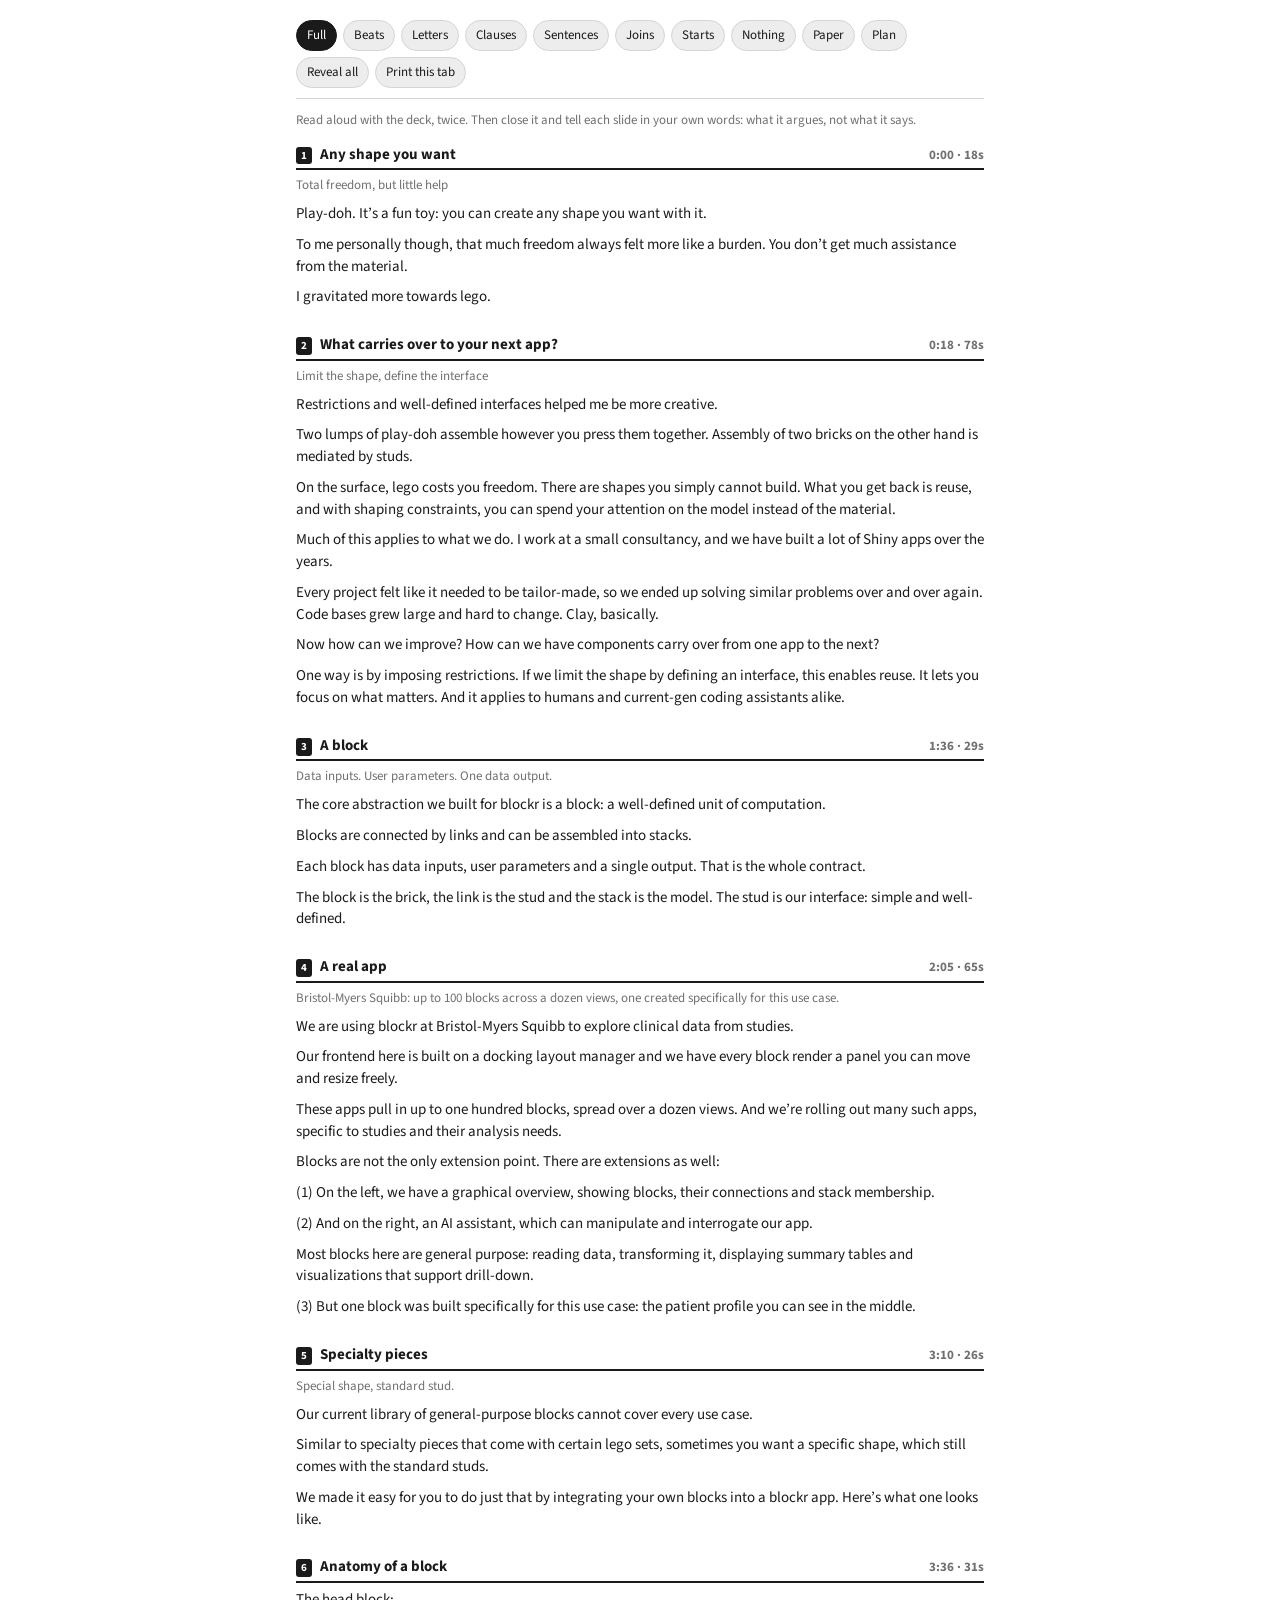
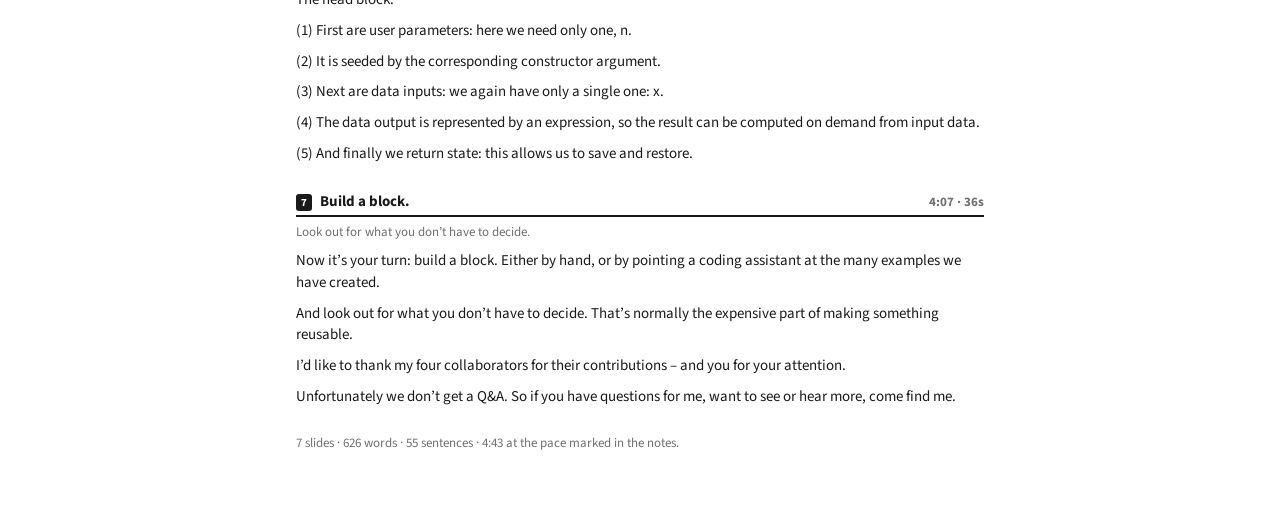
==== commit 845b848f: "Add a two-page paper sheet for marking slips, and print one tab at a time" ====
--- a/drill/index.html
+++ b/drill/index.html
@@ -105,6 +105,18 @@
 .w { white-space: nowrap; }
 .pocket { margin-top: 30px; }
 .print-only, .joins-print { display: none; }
+/* Paper */
+.ps { position: relative; padding: 1px 0 1px 28px; }
+.ps .n {
+  position: absolute; left: 0; top: 4px; width: 22px; text-align: right;
+  font-size: 11px; color: var(--mute);
+}
+.ps.nb { margin-top: 6px; }
+.paper-h {
+  display: flex; gap: 12px; font-size: 13px; color: var(--mute);
+  border-bottom: 1px solid var(--line); padding-bottom: 6px; margin-bottom: 14px;
+}
+.blank { display: inline-block; width: 52px; border-bottom: 1px solid var(--mute); margin: 0 12px 0 4px; }
 /* Plan */
 .plan h1 { font-size: 20px; margin: 0 0 8px; }
 .plan h2 { font-size: 16px; margin: 20px 0 6px; }
@@ -121,6 +133,19 @@
   nav.tabs, .deck, #lv-starts { display: none; }
   .level { display: block; page-break-before: always; }
   .level:first-of-type { page-break-before: auto; }
+  /* Print this tab: only the open level, starting on the first page. */
+  body.one .level:not(.on) { display: none; }
+  body.one .level { page-break-before: auto; }
+  #lv-paper > h1.lv, #lv-paper > .hint { display: none; }
+  #lv-paper { font-size: 10.5pt; line-height: 1.5; }
+  #lv-paper .slide { margin: 0 0 4mm; }
+  #lv-paper .slide.pbreak { page-break-before: always; }
+  #lv-paper .head { margin-bottom: 1.5mm; }
+  .ps { padding: 0 24mm 0 8mm; }
+  .ps .n { width: 6mm; top: 0; font-size: 8pt; }
+  .ps.nb { margin-top: 2mm; }
+  .paper-h { color: var(--ink); font-size: 10pt; margin-bottom: 4mm; }
+  .blank { width: 18mm; border-bottom-color: var(--ink); margin: 0 5mm 0 1.5mm; }
   .level > h1.lv { font-size: 14pt; margin: 0 0 6pt; }
   .slide { page-break-inside: avoid; }
   .hid, .rv.on > .hid { display: none; }
@@ -137,51 +162,51 @@
   .pkb { columns: 2; column-gap: 8mm; font-size: 9pt; line-height: 1.3; }
   .pks { break-inside: avoid; }
 }
-</style><div class=wrap><nav class=tabs><button data-level=full>Full</button><button data-level=beats>Beats</button><button data-level=letters>Letters</button><button data-level=clauses>Clauses</button><button data-level=sentences>Sentences</button><button data-level=joins>Joins</button><button data-level=starts>Starts</button><button data-level=nothing>Nothing</button><button data-level=plan>Plan</button><span class=sp></span><button id=reveal title='Show everything hidden'>Reveal all</button></nav>
+</style><div class=wrap><nav class=tabs><button data-level=full>Full</button><button data-level=beats>Beats</button><button data-level=letters>Letters</button><button data-level=clauses>Clauses</button><button data-level=sentences>Sentences</button><button data-level=joins>Joins</button><button data-level=starts>Starts</button><button data-level=nothing>Nothing</button><button data-level=paper>Paper</button><button data-level=plan>Plan</button><span class=sp></span><button id=reveal title='Show everything hidden'>Reveal all</button><button id=print1 title='Print only the open tab'>Print this tab</button></nav>
 <div class=level id=lv-full><h1 class=lv>Full</h1><p class=hint>Read aloud with the deck, twice. Then close it and tell each slide in your own words: what it argues, not what it says.</p>
-<section class=slide><div class=head><span class=num>1</span><span class=title>Any shape you want</span><span class=time>0:00 · 18s</span></div><div class=notes><div class=screen>Total freedom, but little help</div><p>Play-doh. It’s a fun toy: you can create any shape you want with it.</p><p>To me personally though, that much freedom always felt more like a burden. You don’t get much assistance from the material.</p><p>I gravitated more towards lego.</p></div></section>
-<section class=slide><div class=head><span class=num>2</span><span class=title>What carries over to your next app?</span><span class=time>0:18 · 78s</span></div><div class=notes><div class=screen>Limit the shape, define the interface</div><p>Restrictions and well-defined interfaces helped me be more creative.</p><p>Two lumps of play-doh assemble however you press them together. Assembly of two bricks on the other hand is mediated by studs.</p><p>On the surface, lego costs you freedom. There are shapes you simply cannot build. What you get back is reuse, and with shaping constraints, you can spend your attention on the model instead of the material.</p><p>Much of this applies to what we do. I work at a small consultancy, and we have built a lot of Shiny apps over the years.</p><p>Every project felt like it needed to be tailor-made, so we ended up solving similar problems over and over again. Code bases grew large and hard to change. Clay, basically.</p><p>Now how can we improve? How can we have components carry over from one app to the next?</p><p>One way is by imposing restrictions. If we limit the shape by defining an interface, this enables reuse. It lets you focus on what matters. And it applies to humans and current-gen coding assistants alike.</p></div></section>
-<section class=slide><div class=head><span class=num>3</span><span class=title>A block</span><span class=time>1:36 · 29s</span></div><div class=notes><div class=screen>Data inputs. User parameters. One data output.</div><p>The core abstraction we built for blockr is a block: a well-defined unit of computation.</p><p>Blocks are connected by links and can be assembled into stacks.</p><p>Each block has data inputs, user parameters and a single output. That is the whole contract.</p><p>The block is the brick, the link is the stud and the stack is the model. The stud is our interface: simple and well-defined.</p></div></section>
-<section class=slide><div class=head><span class=num>4</span><span class=title>A real app</span><span class=time>2:05 · 65s</span></div><div class=notes><div class=screen>Bristol-Myers Squibb: up to 100 blocks across a dozen views, one created specifically for this use case.</div><p>We are using blockr at Bristol-Myers Squibb to explore clinical data from studies.</p><p>Our frontend here is built on a docking layout manager and we have every block render a panel you can move and resize freely.</p><p>These apps pull in up to one hundred blocks, spread over a dozen views. And we’re rolling out many such apps, specific to studies and their analysis needs.</p><p>Blocks are not the only extension point. There are extensions as well:</p><p>(1) On the left, we have a graphical overview, showing blocks, their connections and stack membership.</p><p>(2) And on the right, an AI assistant, which can manipulate and interrogate our app.</p><p>Most blocks here are general purpose: reading data, transforming it, displaying summary tables and visualizations that support drill-down.</p><p>(3) But one block was built specifically for this use case: the patient profile you can see in the middle.</p></div></section>
-<section class=slide><div class=head><span class=num>5</span><span class=title>Specialty pieces</span><span class=time>3:10 · 26s</span></div><div class=notes><div class=screen>Special shape, standard stud.</div><p>Our current library of general-purpose blocks cannot cover every use case.</p><p>Similar to specialty pieces that come with certain lego sets, sometimes you want a specific shape, which still comes with the standard studs.</p><p>We made it easy for you to do just that by integrating your own blocks into a blockr app. Here’s what one looks like.</p></div></section>
-<section class=slide><div class=head><span class=num>6</span><span class=title>Anatomy of a block</span><span class=time>3:36 · 31s</span></div><div class=notes><p>The head block:</p><p>(1) First are user parameters: here we need only one, n.</p><p>(2) It is seeded by the corresponding constructor argument.</p><p>(3) Next are data inputs: we again have only a single one: x.</p><p>(4) The data output is represented by an expression, so the result can be computed on demand from input data.</p><p>(5) And finally we return state: this allows us to save and restore.</p></div></section>
-<section class=slide><div class=head><span class=num>7</span><span class=title>Build a block.</span><span class=time>4:07 · 36s</span></div><div class=notes><div class=screen>Look out for what you don’t have to decide.</div><p>Now it’s your turn: build a block. Either by hand, or by pointing a coding assistant at the many examples we have created.</p><p>And look out for what you don’t have to decide. That’s normally the expensive part of making something reusable.</p><p>I’d like to thank my four collaborators for their contributions – and you for your attention.</p><p>Unfortunately we don’t get a Q&amp;A. So if you have questions for me, want to see or hear more, come find me.</p></div></section>
+<section class='slide'><div class=head><span class=num>1</span><span class=title>Any shape you want</span><span class=time>0:00 · 18s</span></div><div class=notes><div class=screen>Total freedom, but little help</div><p>Play-doh. It’s a fun toy: you can create any shape you want with it.</p><p>To me personally though, that much freedom always felt more like a burden. You don’t get much assistance from the material.</p><p>I gravitated more towards lego.</p></div></section>
+<section class='slide'><div class=head><span class=num>2</span><span class=title>What carries over to your next app?</span><span class=time>0:18 · 78s</span></div><div class=notes><div class=screen>Limit the shape, define the interface</div><p>Restrictions and well-defined interfaces helped me be more creative.</p><p>Two lumps of play-doh assemble however you press them together. Assembly of two bricks on the other hand is mediated by studs.</p><p>On the surface, lego costs you freedom. There are shapes you simply cannot build. What you get back is reuse, and with shaping constraints, you can spend your attention on the model instead of the material.</p><p>Much of this applies to what we do. I work at a small consultancy, and we have built a lot of Shiny apps over the years.</p><p>Every project felt like it needed to be tailor-made, so we ended up solving similar problems over and over again. Code bases grew large and hard to change. Clay, basically.</p><p>Now how can we improve? How can we have components carry over from one app to the next?</p><p>One way is by imposing restrictions. If we limit the shape by defining an interface, this enables reuse. It lets you focus on what matters. And it applies to humans and current-gen coding assistants alike.</p></div></section>
+<section class='slide'><div class=head><span class=num>3</span><span class=title>A block</span><span class=time>1:36 · 29s</span></div><div class=notes><div class=screen>Data inputs. User parameters. One data output.</div><p>The core abstraction we built for blockr is a block: a well-defined unit of computation.</p><p>Blocks are connected by links and can be assembled into stacks.</p><p>Each block has data inputs, user parameters and a single output. That is the whole contract.</p><p>The block is the brick, the link is the stud and the stack is the model. The stud is our interface: simple and well-defined.</p></div></section>
+<section class='slide'><div class=head><span class=num>4</span><span class=title>A real app</span><span class=time>2:05 · 65s</span></div><div class=notes><div class=screen>Bristol-Myers Squibb: up to 100 blocks across a dozen views, one created specifically for this use case.</div><p>We are using blockr at Bristol-Myers Squibb to explore clinical data from studies.</p><p>Our frontend here is built on a docking layout manager and we have every block render a panel you can move and resize freely.</p><p>These apps pull in up to one hundred blocks, spread over a dozen views. And we’re rolling out many such apps, specific to studies and their analysis needs.</p><p>Blocks are not the only extension point. There are extensions as well:</p><p>(1) On the left, we have a graphical overview, showing blocks, their connections and stack membership.</p><p>(2) And on the right, an AI assistant, which can manipulate and interrogate our app.</p><p>Most blocks here are general purpose: reading data, transforming it, displaying summary tables and visualizations that support drill-down.</p><p>(3) But one block was built specifically for this use case: the patient profile you can see in the middle.</p></div></section>
+<section class='slide'><div class=head><span class=num>5</span><span class=title>Specialty pieces</span><span class=time>3:10 · 26s</span></div><div class=notes><div class=screen>Special shape, standard stud.</div><p>Our current library of general-purpose blocks cannot cover every use case.</p><p>Similar to specialty pieces that come with certain lego sets, sometimes you want a specific shape, which still comes with the standard studs.</p><p>We made it easy for you to do just that by integrating your own blocks into a blockr app. Here’s what one looks like.</p></div></section>
+<section class='slide'><div class=head><span class=num>6</span><span class=title>Anatomy of a block</span><span class=time>3:36 · 31s</span></div><div class=notes><p>The head block:</p><p>(1) First are user parameters: here we need only one, n.</p><p>(2) It is seeded by the corresponding constructor argument.</p><p>(3) Next are data inputs: we again have only a single one: x.</p><p>(4) The data output is represented by an expression, so the result can be computed on demand from input data.</p><p>(5) And finally we return state: this allows us to save and restore.</p></div></section>
+<section class='slide'><div class=head><span class=num>7</span><span class=title>Build a block.</span><span class=time>4:07 · 36s</span></div><div class=notes><div class=screen>Look out for what you don’t have to decide.</div><p>Now it’s your turn: build a block. Either by hand, or by pointing a coding assistant at the many examples we have created.</p><p>And look out for what you don’t have to decide. That’s normally the expensive part of making something reusable.</p><p>I’d like to thank my four collaborators for their contributions – and you for your attention.</p><p>Unfortunately we don’t get a Q&amp;A. So if you have questions for me, want to see or hear more, come find me.</p></div></section>
 </div>
 <div class=level id=lv-beats><h1 class=lv>Beats</h1><p class=hint>One line per beat: what it does. Say the beat from that line, then tap it to check.</p>
-<section class=slide><div class=head><span class=num>1</span><span class=title>Any shape you want</span><span class=time>0:00 · 18s</span></div><div class=notes><div class='beat rv'><div class=purpose>A toy with total freedom</div><div class='hid body'><p><b class=k>Play-doh</b>. It’s a fun toy: you can create any <b class=k>shape</b> you want with it.</p></div></div><div class='beat rv'><div class=purpose>Freedom as a burden: no help from the material</div><div class='hid body'><p>To me personally though, that much freedom always felt more like a <b class=k>burden</b>. You don’t get much <b class=k>assistance</b> from the material.</p></div></div><div class='beat rv'><div class=purpose>So, lego</div><div class='hid body'><p><span class=dot title='a slip here would show'></span>I gravitated more towards <b class=k>lego</b>.</p></div></div></div></section>
-<section class=slide><div class=head><span class=num>2</span><span class=title>What carries over to your next app?</span><span class=time>0:18 · 78s</span></div><div class=notes><div class='beat rv'><div class=purpose>Thesis: restrictions made me more creative</div><div class='hid body'><p><b class=k>Restrictions</b> and well-defined interfaces helped me be more creative.</p></div></div><div class='beat rv'><div class=purpose>Pressing versus studs: assembly is built in</div><div class='hid body'><p>Two <b class=k>lumps</b> of play-doh assemble however you press them together. <b class=k>Assembly</b> of two bricks on the other hand is mediated by studs.</p></div></div><div class='beat rv'><div class=purpose>The trade: freedom for reuse, attention on the model</div><div class='hid body'><p>On the <b class=k>surface</b>, lego costs you freedom. There are <b class=k>shapes</b> you simply cannot build. What you get back is <b class=k>reuse</b>, and with shaping constraints, you can spend your attention on the model instead of the material.</p></div></div><div class='beat rv'><div class=purpose>Us: a consultancy, tailor-made apps, clay</div><div class='hid body'><p>Much of this <b class=k>applies</b> to what we do. I work at a small <b class=k>consultancy</b>, and we have built a lot of Shiny apps over the years. Every project felt like it needed to be <b class=k>tailor-made</b>, so we ended up solving similar problems over and over again. <b class=k>Code</b> bases grew large and hard to change. <b class=k>Clay</b>, basically.</p></div></div><div class='beat rv'><div class=purpose>The question: what carries over?</div><div class='hid body'><p>Now how can we <b class=k>improve</b>? How can we have <b class=k>components</b> carry over from one app to the next?</p></div></div><div class='beat rv'><div class=purpose>The answer: limit the shape, define the interface</div><div class='hid body'><p>One way is by imposing <b class=k>restrictions</b>. <span class=dot title='a slip here would show'></span>If we <b class=k>limit</b> the shape by defining an interface, this enables reuse. It lets you <b class=k>focus</b> on what matters. <span class=dot title='a slip here would show'></span>And it applies to humans and current-gen coding <b class=k>assistants</b> alike.</p></div></div></div></section>
-<section class=slide><div class=head><span class=num>3</span><span class=title>A block</span><span class=time>1:36 · 29s</span></div><div class=notes><div class='beat rv'><div class=purpose>Define the block</div><div class='hid body'><p>The core abstraction we built for blockr is a block: a well-defined <b class=k>unit</b> of computation.</p></div></div><div class='beat rv'><div class=purpose>Links and stacks</div><div class='hid body'><p>Blocks are connected by <b class=k>links</b> and can be assembled into stacks.</p></div></div><div class='beat rv'><div class=purpose>The contract: inputs, parameters, one output</div><div class='hid body'><p><span class=dot title='a slip here would show'></span>Each block has data <b class=k>inputs</b>, user parameters and a single output. <span class=dot title='a slip here would show'></span>That is the whole <b class=k>contract</b>.</p></div></div><div class='beat rv'><div class=purpose>Brick, stud, model: the stud is the interface</div><div class='hid body'><p><span class=dot title='a slip here would show'></span>The block is the <b class=k>brick</b>, the link is the stud and the stack is the model. <span class=dot title='a slip here would show'></span>The stud is our <b class=k>interface</b>: simple and well-defined.</p></div></div></div></section>
-<section class=slide><div class=head><span class=num>4</span><span class=title>A real app</span><span class=time>2:05 · 65s</span></div><div class=notes><div class='beat rv'><div class=purpose>Where: BMS, clinical study data</div><div class='hid body'><p>We are using blockr at <b class=k>Bristol-Myers Squibb</b> to explore clinical data from studies.</p></div></div><div class='beat rv'><div class=purpose>Docking panels you can move and resize</div><div class='hid body'><p>Our <b class=k>frontend</b> here is built on a docking layout manager and we have every block render a panel you can move and resize freely.</p></div></div><div class='beat rv'><div class=purpose>Scale: a hundred blocks, a dozen views, many apps</div><div class='hid body'><p>These apps pull in up to one <b class=k>hundred</b> blocks, spread over a dozen views. And we’re <b class=k>rolling</b> out many such apps, specific to studies and their analysis needs.</p></div></div><div class='beat rv'><div class=purpose>Two extensions: overview on the left, assistant on the right</div><div class='hid body'><p><b class=k>Blocks</b> are not the only extension point. There are <b class=k>extensions</b> as well: (1) On the left, we have a <b class=k>graphical</b> overview, showing blocks, their connections and stack membership. (2) And on the right, an <b class=k>AI</b> assistant, which can manipulate and interrogate our app.</p></div></div><div class='beat rv'><div class=purpose>Most blocks are general; one was built for this: the profile</div><div class='hid body'><p>Most blocks here are <b class=k>general</b> purpose: reading data, transforming it, displaying summary tables and visualizations that support drill-down. <span class=dot title='a slip here would show'></span>(3) But one block was built specifically for this use case: the <b class=k>patient profile</b> you can see in the middle.</p></div></div></div></section>
-<section class=slide><div class=head><span class=num>5</span><span class=title>Specialty pieces</span><span class=time>3:10 · 26s</span></div><div class=notes><div class='beat rv'><div class=purpose>The library cannot cover everything</div><div class='hid body'><p>Our current <b class=k>library</b> of general-purpose blocks cannot cover every use case.</p></div></div><div class='beat rv'><div class=purpose>Specialty pieces: a special shape, the standard studs</div><div class='hid body'><p>Similar to <b class=k>specialty</b> pieces that come with certain lego sets, sometimes you want a specific shape, which still comes with the standard studs.</p></div></div><div class='beat rv'><div class=purpose>Hand-off: your own block, and here is one</div><div class='hid body'><p>We made it <b class=k>easy</b> for you to do just that by integrating your own blocks into a blockr app. <span class=dot title='a slip here would show'></span>Here’s what one <b class=k>looks</b> like.</p></div></div></div></section>
-<section class=slide><div class=head><span class=num>6</span><span class=title>Anatomy of a block</span><span class=time>3:36 · 31s</span></div><div class=notes><div class='beat rv'><div class=purpose>Name it</div><div class='hid body'><p>The <b class=k>head</b> block:</p></div></div><div class='beat rv'><div class=purpose>Parameters, seeded from the constructor</div><div class='hid body'><p>(1) First are user <b class=k>parameters</b>: here we need only one, n. (2) It is <b class=k>seeded</b> by the corresponding constructor argument.</p></div></div><div class='beat rv'><div class=purpose>Inputs</div><div class='hid body'><p>(3) Next are data <b class=k>inputs</b>: we again have only a single one: x.</p></div></div><div class='beat rv'><div class=purpose>The output is an expression, computed on demand</div><div class='hid body'><p>(4) The data <b class=k>output</b> is represented by an expression, so the result can be computed on demand from input data.</p></div></div><div class='beat rv'><div class=purpose>State, to save and restore</div><div class='hid body'><p><span class=dot title='a slip here would show'></span>(5) And finally we return <b class=k>state</b>: this allows us to save and restore.</p></div></div></div></section>
-<section class=slide><div class=head><span class=num>7</span><span class=title>Build a block.</span><span class=time>4:07 · 36s</span></div><div class=notes><div class='beat rv'><div class=purpose>The ask: build a block, by hand or with an assistant</div><div class='hid body'><p>Now it’s your <b class=k>turn</b>: build a block. Either by hand, or by pointing a coding assistant at the many <b class=k>examples</b> we have created.</p></div></div><div class='beat rv'><div class=purpose>The takeaway: what you don’t have to decide</div><div class='hid body'><p><span class=dot title='a slip here would show'></span>And <b class=k>look</b> out for what you don’t have to decide. <span class=dot title='a slip here would show'></span>That’s normally the <b class=k>expensive</b> part of making something reusable.</p></div></div><div class='beat rv'><div class=purpose>Thanks</div><div class='hid body'><p>I’d like to thank my four <b class=k>collaborators</b> for their contributions – and you for your attention.</p></div></div><div class='beat rv'><div class=purpose>No Q&amp;A: come find me</div><div class='hid body'><p>Unfortunately we don’t get a <b class=k>Q&amp;A</b>. <span class=dot title='a slip here would show'></span>So if you have <b class=k>questions</b> for me, want to see or hear more, come find me.</p></div></div></div></section>
+<section class='slide'><div class=head><span class=num>1</span><span class=title>Any shape you want</span><span class=time>0:00 · 18s</span></div><div class=notes><div class='beat rv'><div class=purpose>A toy with total freedom</div><div class='hid body'><p><b class=k>Play-doh</b>. It’s a fun toy: you can create any <b class=k>shape</b> you want with it.</p></div></div><div class='beat rv'><div class=purpose>Freedom as a burden: no help from the material</div><div class='hid body'><p>To me personally though, that much freedom always felt more like a <b class=k>burden</b>. You don’t get much <b class=k>assistance</b> from the material.</p></div></div><div class='beat rv'><div class=purpose>So, lego</div><div class='hid body'><p><span class=dot title='a slip here would show'></span>I gravitated more towards <b class=k>lego</b>.</p></div></div></div></section>
+<section class='slide'><div class=head><span class=num>2</span><span class=title>What carries over to your next app?</span><span class=time>0:18 · 78s</span></div><div class=notes><div class='beat rv'><div class=purpose>Thesis: restrictions made me more creative</div><div class='hid body'><p><b class=k>Restrictions</b> and well-defined interfaces helped me be more creative.</p></div></div><div class='beat rv'><div class=purpose>Pressing versus studs: assembly is built in</div><div class='hid body'><p>Two <b class=k>lumps</b> of play-doh assemble however you press them together. <b class=k>Assembly</b> of two bricks on the other hand is mediated by studs.</p></div></div><div class='beat rv'><div class=purpose>The trade: freedom for reuse, attention on the model</div><div class='hid body'><p>On the <b class=k>surface</b>, lego costs you freedom. There are <b class=k>shapes</b> you simply cannot build. What you get back is <b class=k>reuse</b>, and with shaping constraints, you can spend your attention on the model instead of the material.</p></div></div><div class='beat rv'><div class=purpose>Us: a consultancy, tailor-made apps, clay</div><div class='hid body'><p>Much of this <b class=k>applies</b> to what we do. I work at a small <b class=k>consultancy</b>, and we have built a lot of Shiny apps over the years. Every project felt like it needed to be <b class=k>tailor-made</b>, so we ended up solving similar problems over and over again. <b class=k>Code</b> bases grew large and hard to change. <b class=k>Clay</b>, basically.</p></div></div><div class='beat rv'><div class=purpose>The question: what carries over?</div><div class='hid body'><p>Now how can we <b class=k>improve</b>? How can we have <b class=k>components</b> carry over from one app to the next?</p></div></div><div class='beat rv'><div class=purpose>The answer: limit the shape, define the interface</div><div class='hid body'><p>One way is by imposing <b class=k>restrictions</b>. <span class=dot title='a slip here would show'></span>If we <b class=k>limit</b> the shape by defining an interface, this enables reuse. It lets you <b class=k>focus</b> on what matters. <span class=dot title='a slip here would show'></span>And it applies to humans and current-gen coding <b class=k>assistants</b> alike.</p></div></div></div></section>
+<section class='slide'><div class=head><span class=num>3</span><span class=title>A block</span><span class=time>1:36 · 29s</span></div><div class=notes><div class='beat rv'><div class=purpose>Define the block</div><div class='hid body'><p>The core abstraction we built for blockr is a block: a well-defined <b class=k>unit</b> of computation.</p></div></div><div class='beat rv'><div class=purpose>Links and stacks</div><div class='hid body'><p>Blocks are connected by <b class=k>links</b> and can be assembled into stacks.</p></div></div><div class='beat rv'><div class=purpose>The contract: inputs, parameters, one output</div><div class='hid body'><p><span class=dot title='a slip here would show'></span>Each block has data <b class=k>inputs</b>, user parameters and a single output. <span class=dot title='a slip here would show'></span>That is the whole <b class=k>contract</b>.</p></div></div><div class='beat rv'><div class=purpose>Brick, stud, model: the stud is the interface</div><div class='hid body'><p><span class=dot title='a slip here would show'></span>The block is the <b class=k>brick</b>, the link is the stud and the stack is the model. <span class=dot title='a slip here would show'></span>The stud is our <b class=k>interface</b>: simple and well-defined.</p></div></div></div></section>
+<section class='slide'><div class=head><span class=num>4</span><span class=title>A real app</span><span class=time>2:05 · 65s</span></div><div class=notes><div class='beat rv'><div class=purpose>Where: BMS, clinical study data</div><div class='hid body'><p>We are using blockr at <b class=k>Bristol-Myers Squibb</b> to explore clinical data from studies.</p></div></div><div class='beat rv'><div class=purpose>Docking panels you can move and resize</div><div class='hid body'><p>Our <b class=k>frontend</b> here is built on a docking layout manager and we have every block render a panel you can move and resize freely.</p></div></div><div class='beat rv'><div class=purpose>Scale: a hundred blocks, a dozen views, many apps</div><div class='hid body'><p>These apps pull in up to one <b class=k>hundred</b> blocks, spread over a dozen views. And we’re <b class=k>rolling</b> out many such apps, specific to studies and their analysis needs.</p></div></div><div class='beat rv'><div class=purpose>Two extensions: overview on the left, assistant on the right</div><div class='hid body'><p><b class=k>Blocks</b> are not the only extension point. There are <b class=k>extensions</b> as well: (1) On the left, we have a <b class=k>graphical</b> overview, showing blocks, their connections and stack membership. (2) And on the right, an <b class=k>AI</b> assistant, which can manipulate and interrogate our app.</p></div></div><div class='beat rv'><div class=purpose>Most blocks are general; one was built for this: the profile</div><div class='hid body'><p>Most blocks here are <b class=k>general</b> purpose: reading data, transforming it, displaying summary tables and visualizations that support drill-down. <span class=dot title='a slip here would show'></span>(3) But one block was built specifically for this use case: the <b class=k>patient profile</b> you can see in the middle.</p></div></div></div></section>
+<section class='slide'><div class=head><span class=num>5</span><span class=title>Specialty pieces</span><span class=time>3:10 · 26s</span></div><div class=notes><div class='beat rv'><div class=purpose>The library cannot cover everything</div><div class='hid body'><p>Our current <b class=k>library</b> of general-purpose blocks cannot cover every use case.</p></div></div><div class='beat rv'><div class=purpose>Specialty pieces: a special shape, the standard studs</div><div class='hid body'><p>Similar to <b class=k>specialty</b> pieces that come with certain lego sets, sometimes you want a specific shape, which still comes with the standard studs.</p></div></div><div class='beat rv'><div class=purpose>Hand-off: your own block, and here is one</div><div class='hid body'><p>We made it <b class=k>easy</b> for you to do just that by integrating your own blocks into a blockr app. <span class=dot title='a slip here would show'></span>Here’s what one <b class=k>looks</b> like.</p></div></div></div></section>
+<section class='slide'><div class=head><span class=num>6</span><span class=title>Anatomy of a block</span><span class=time>3:36 · 31s</span></div><div class=notes><div class='beat rv'><div class=purpose>Name it</div><div class='hid body'><p>The <b class=k>head</b> block:</p></div></div><div class='beat rv'><div class=purpose>Parameters, seeded from the constructor</div><div class='hid body'><p>(1) First are user <b class=k>parameters</b>: here we need only one, n. (2) It is <b class=k>seeded</b> by the corresponding constructor argument.</p></div></div><div class='beat rv'><div class=purpose>Inputs</div><div class='hid body'><p>(3) Next are data <b class=k>inputs</b>: we again have only a single one: x.</p></div></div><div class='beat rv'><div class=purpose>The output is an expression, computed on demand</div><div class='hid body'><p>(4) The data <b class=k>output</b> is represented by an expression, so the result can be computed on demand from input data.</p></div></div><div class='beat rv'><div class=purpose>State, to save and restore</div><div class='hid body'><p><span class=dot title='a slip here would show'></span>(5) And finally we return <b class=k>state</b>: this allows us to save and restore.</p></div></div></div></section>
+<section class='slide'><div class=head><span class=num>7</span><span class=title>Build a block.</span><span class=time>4:07 · 36s</span></div><div class=notes><div class='beat rv'><div class=purpose>The ask: build a block, by hand or with an assistant</div><div class='hid body'><p>Now it’s your <b class=k>turn</b>: build a block. Either by hand, or by pointing a coding assistant at the many <b class=k>examples</b> we have created.</p></div></div><div class='beat rv'><div class=purpose>The takeaway: what you don’t have to decide</div><div class='hid body'><p><span class=dot title='a slip here would show'></span>And <b class=k>look</b> out for what you don’t have to decide. <span class=dot title='a slip here would show'></span>That’s normally the <b class=k>expensive</b> part of making something reusable.</p></div></div><div class='beat rv'><div class=purpose>Thanks</div><div class='hid body'><p>I’d like to thank my four <b class=k>collaborators</b> for their contributions – and you for your attention.</p></div></div><div class='beat rv'><div class=purpose>No Q&amp;A: come find me</div><div class='hid body'><p>Unfortunately we don’t get a <b class=k>Q&amp;A</b>. <span class=dot title='a slip here would show'></span>So if you have <b class=k>questions</b> for me, want to see or hear more, come find me.</p></div></div></div></section>
 </div>
 <div class=level id=lv-letters><h1 class=lv>Letters</h1><p class=hint>Every word as its first letter, the keyword whole. Recite as written; the letters are the check. Tap a line to see it whole.</p>
-<section class=slide><div class=head><span class=num>1</span><span class=title>Any shape you want</span><span class=time>0:00 · 18s</span></div><div class=notes><div class=purpose-h>A toy with total freedom</div><div class=sent><div class='cl rv'><span class=n>1</span><span class=ini></span><span class=hid></span><span class='k sk'>Play-doh</span><span class=ini>.</span><span class=hid>.</span></div></div><div class=sent><div class='cl rv'><span class=n>2</span><span class=ini>I a f </span><span class=hid>It’s a fun </span><span class='k'>toy</span><span class=ini>:</span><span class=hid>:</span></div><div class='cl rv sub'><span class=ini>y c c a </span><span class=hid>you can create any </span><span class='k sk'>shape</span><span class=ini> y w w i.</span><span class=hid> you want with it.</span></div></div><div class=purpose-h>Freedom as a burden: no help from the material</div><div class=sent><div class='cl rv'><span class=n>3</span><span class=ini>T m </span><span class=hid>To me </span><span class='k'>personally</span><span class=ini> t,</span><span class=hid> though,</span></div><div class='cl rv sub'><span class=ini>t m f a f m l a </span><span class=hid>that much freedom always felt more like a </span><span class='k sk'>burden</span><span class=ini>.</span><span class=hid>.</span></div></div><div class=sent><div class='cl rv'><span class=n>4</span><span class=ini>Y d g m </span><span class=hid>You don’t get much </span><span class='k sk'>assistance</span><span class=ini> f t m.</span><span class=hid> from the material.</span></div></div><div class=purpose-h>So, lego</div><div class=sent><div class='cl rv'><span class=n>5</span><span class=dot title='a slip here would show'></span><span class=ini>I g m t </span><span class=hid>I gravitated more towards </span><span class='k sk'>lego</span><span class=ini>.</span><span class=hid>.</span></div></div></div></section>
-<section class=slide><div class=head><span class=num>2</span><span class=title>What carries over to your next app?</span><span class=time>0:18 · 78s</span></div><div class=notes><div class=purpose-h>Thesis: restrictions made me more creative</div><div class=sent><div class='cl rv'><span class=n>1</span><span class=ini></span><span class=hid></span><span class='k sk'>Restrictions</span><span class=ini> a w i h m b m c.</span><span class=hid> and well-defined interfaces helped me be more creative.</span></div></div><div class=purpose-h>Pressing versus studs: assembly is built in</div><div class=sent><div class='cl rv'><span class=n>2</span><span class=ini>T </span><span class=hid>Two </span><span class='k sk'>lumps</span><span class=ini> o p a h y p t t.</span><span class=hid> of play-doh assemble however you press them together.</span></div></div><div class=sent><div class='cl rv'><span class=n>3</span><span class=ini></span><span class=hid></span><span class='k sk'>Assembly</span><span class=ini> o t b o t o h i m b s.</span><span class=hid> of two bricks on the other hand is mediated by studs.</span></div></div><div class=purpose-h>The trade: freedom for reuse, attention on the model</div><div class=sent><div class='cl rv'><span class=n>4</span><span class=ini>O t </span><span class=hid>On the </span><span class='k sk'>surface</span><span class=ini>,</span><span class=hid>,</span></div><div class='cl rv sub'><span class=ini>l </span><span class=hid>lego </span><span class='k'>costs</span><span class=ini> y f.</span><span class=hid> you freedom.</span></div></div><div class=sent><div class='cl rv'><span class=n>5</span><span class=ini>T a </span><span class=hid>There are </span><span class='k sk'>shapes</span><span class=ini> y s c b.</span><span class=hid> you simply cannot build.</span></div></div><div class=sent><div class='cl rv'><span class=n>6</span><span class=ini>W y g b i </span><span class=hid>What you get back is </span><span class='k sk'>reuse</span><span class=ini>,</span><span class=hid>,</span></div><div class='cl rv sub'><span class=ini>a w s </span><span class=hid>and with shaping </span><span class='k'>constraints</span><span class=ini>,</span><span class=hid>,</span></div><div class='cl rv sub'><span class=ini>y c s y </span><span class=hid>you can spend your </span><span class='k'>attention</span><span class=ini> o t m i o t m.</span><span class=hid> on the model instead of the material.</span></div></div><div class=purpose-h>Us: a consultancy, tailor-made apps, clay</div><div class=sent><div class='cl rv'><span class=n>7</span><span class=ini>M o t </span><span class=hid>Much of this </span><span class='k sk'>applies</span><span class=ini> t w w d.</span><span class=hid> to what we do.</span></div></div><div class=sent><div class='cl rv'><span class=n>8</span><span class=ini>I w a a s </span><span class=hid>I work at a small </span><span class='k sk'>consultancy</span><span class=ini>,</span><span class=hid>,</span></div><div class='cl rv sub'><span class=ini>a w h b a l o </span><span class=hid>and we have built a lot of </span><span class='k'>Shiny</span><span class=ini> a o t y.</span><span class=hid> apps over the years.</span></div></div><div class=sent><div class='cl rv'><span class=n>9</span><span class=ini>E p f l i n t b </span><span class=hid>Every project felt like it needed to be </span><span class='k sk'>tailor-made</span><span class=ini>,</span><span class=hid>,</span></div><div class='cl rv sub'><span class=ini>s w e u s </span><span class=hid>so we ended up solving </span><span class='k'>similar</span><span class=ini> p o a o a.</span><span class=hid> problems over and over again.</span></div></div><div class=sent><div class='cl rv'><span class=n>10</span><span class=ini></span><span class=hid></span><span class='k sk'>Code</span><span class=ini> b g l a h t c.</span><span class=hid> bases grew large and hard to change.</span></div></div><div class=sent><div class='cl rv'><span class=n>11</span><span class=ini></span><span class=hid></span><span class='k sk'>Clay</span><span class=ini>, b.</span><span class=hid>, basically.</span></div></div><div class=purpose-h>The question: what carries over?</div><div class=sent><div class='cl rv'><span class=n>12</span><span class=ini>N h c w </span><span class=hid>Now how can we </span><span class='k sk'>improve</span><span class=ini>?</span><span class=hid>?</span></div></div><div class=sent><div class='cl rv'><span class=n>13</span><span class=ini>H c w h </span><span class=hid>How can we have </span><span class='k sk'>components</span><span class=ini> c o f o a t t n?</span><span class=hid> carry over from one app to the next?</span></div></div><div class=purpose-h>The answer: limit the shape, define the interface</div><div class=sent><div class='cl rv'><span class=n>14</span><span class=ini>O w i b i </span><span class=hid>One way is by imposing </span><span class='k sk'>restrictions</span><span class=ini>.</span><span class=hid>.</span></div></div><div class=sent><div class='cl rv'><span class=n>15</span><span class=dot title='a slip here would show'></span><span class=ini>I w </span><span class=hid>If we </span><span class='k sk'>limit</span><span class=ini> t s b d a i,</span><span class=hid> the shape by defining an interface,</span></div><div class='cl rv sub'><span class=ini>t </span><span class=hid>this </span><span class='k'>enables</span><span class=ini> r.</span><span class=hid> reuse.</span></div></div><div class=sent><div class='cl rv'><span class=n>16</span><span class=ini>I l y </span><span class=hid>It lets you </span><span class='k sk'>focus</span><span class=ini> o w m.</span><span class=hid> on what matters.</span></div></div><div class=sent><div class='cl rv'><span class=n>17</span><span class=dot title='a slip here would show'></span><span class=ini>A i a t h a c c </span><span class=hid>And it applies to humans and current-gen coding </span><span class='k sk'>assistants</span><span class=ini> a.</span><span class=hid> alike.</span></div></div></div></section>
-<section class=slide><div class=head><span class=num>3</span><span class=title>A block</span><span class=time>1:36 · 29s</span></div><div class=notes><div class=purpose-h>Define the block</div><div class=sent><div class='cl rv'><span class=n>1</span><span class=ini>T c </span><span class=hid>The core </span><span class='k'>abstraction</span><span class=ini> w b f b i a b:</span><span class=hid> we built for blockr is a block:</span></div><div class='cl rv sub'><span class=ini>a w </span><span class=hid>a well-defined </span><span class='k sk'>unit</span><span class=ini> o c.</span><span class=hid> of computation.</span></div></div><div class=purpose-h>Links and stacks</div><div class=sent><div class='cl rv'><span class=n>2</span><span class=ini>B a c b </span><span class=hid>Blocks are connected by </span><span class='k sk'>links</span><span class=ini></span><span class=hid></span></div><div class='cl rv sub'><span class=ini>a c b a i </span><span class=hid>and can be assembled into </span><span class='k'>stacks</span><span class=ini>.</span><span class=hid>.</span></div></div><div class=purpose-h>The contract: inputs, parameters, one output</div><div class=sent><div class='cl rv'><span class=n>3</span><span class=dot title='a slip here would show'></span><span class=ini>E b h d </span><span class=hid>Each block has data </span><span class='k sk'>inputs</span><span class=ini>,</span><span class=hid>,</span></div><div class='cl rv sub'><span class=ini>u </span><span class=hid>user </span><span class='k'>parameters</span><span class=ini></span><span class=hid></span></div><div class='cl rv sub'><span class=ini>a a s </span><span class=hid>and a single </span><span class='k'>output</span><span class=ini>.</span><span class=hid>.</span></div></div><div class=sent><div class='cl rv'><span class=n>4</span><span class=dot title='a slip here would show'></span><span class=ini>T i t w </span><span class=hid>That is the whole </span><span class='k sk'>contract</span><span class=ini>.</span><span class=hid>.</span></div></div><div class=purpose-h>Brick, stud, model: the stud is the interface</div><div class=sent><div class='cl rv'><span class=n>5</span><span class=dot title='a slip here would show'></span><span class=ini>T b i t </span><span class=hid>The block is the </span><span class='k sk'>brick</span><span class=ini>,</span><span class=hid>,</span></div><div class='cl rv sub'><span class=ini>t l i t </span><span class=hid>the link is the </span><span class='k'>stud</span><span class=ini></span><span class=hid></span></div><div class='cl rv sub'><span class=ini>a t s i t </span><span class=hid>and the stack is the </span><span class='k'>model</span><span class=ini>.</span><span class=hid>.</span></div></div><div class=sent><div class='cl rv'><span class=n>6</span><span class=dot title='a slip here would show'></span><span class=ini>T s i o </span><span class=hid>The stud is our </span><span class='k sk'>interface</span><span class=ini>:</span><span class=hid>:</span></div><div class='cl rv sub'><span class=ini>s a </span><span class=hid>simple and </span><span class='k'>well-defined</span><span class=ini>.</span><span class=hid>.</span></div></div></div></section>
-<section class=slide><div class=head><span class=num>4</span><span class=title>A real app</span><span class=time>2:05 · 65s</span></div><div class=notes><div class=purpose-h>Where: BMS, clinical study data</div><div class=sent><div class='cl rv'><span class=n>1</span><span class=ini>W a u b a </span><span class=hid>We are using blockr at </span><span class='k sk'>Bristol-Myers Squibb</span><span class=ini></span><span class=hid></span></div><div class='cl rv sub'><span class=ini>t e </span><span class=hid>to explore </span><span class='k'>clinical</span><span class=ini> d f s.</span><span class=hid> data from studies.</span></div></div><div class=purpose-h>Docking panels you can move and resize</div><div class=sent><div class='cl rv'><span class=n>2</span><span class=ini>O </span><span class=hid>Our </span><span class='k sk'>frontend</span><span class=ini> h i b o a d l m</span><span class=hid> here is built on a docking layout manager</span></div><div class='cl rv sub'><span class=ini>a w h e b r a </span><span class=hid>and we have every block render a </span><span class='k'>panel</span><span class=ini> y c m a r f.</span><span class=hid> you can move and resize freely.</span></div></div><div class=purpose-h>Scale: a hundred blocks, a dozen views, many apps</div><div class=sent><div class='cl rv'><span class=n>3</span><span class=ini>T a p i u t o </span><span class=hid>These apps pull in up to one </span><span class='k sk'>hundred</span><span class=ini> b,</span><span class=hid> blocks,</span></div><div class='cl rv sub'><span class=ini>s o a d </span><span class=hid>spread over a dozen </span><span class='k'>views</span><span class=ini>.</span><span class=hid>.</span></div></div><div class=sent><div class='cl rv'><span class=n>4</span><span class=ini>A w </span><span class=hid>And we’re </span><span class='k sk'>rolling</span><span class=ini> o m s a,</span><span class=hid> out many such apps,</span></div><div class='cl rv sub'><span class=ini>s t s a t a </span><span class=hid>specific to studies and their analysis </span><span class='k'>needs</span><span class=ini>.</span><span class=hid>.</span></div></div><div class=purpose-h>Two extensions: overview on the left, assistant on the right</div><div class=sent><div class='cl rv'><span class=n>5</span><span class=ini></span><span class=hid></span><span class='k sk'>Blocks</span><span class=ini> a n t o e p.</span><span class=hid> are not the only extension point.</span></div></div><div class=sent><div class='cl rv'><span class=n>6</span><span class=ini>T a </span><span class=hid>There are </span><span class='k sk'>extensions</span><span class=ini> a w:</span><span class=hid> as well:</span></div></div><div class=sent><div class='cl rv'><span class=n>7</span><span class=ini>(1) O t </span><span class=hid>(1) On the </span><span class='k'>left</span><span class=ini>,</span><span class=hid>,</span></div><div class='cl rv sub'><span class=ini>w h a </span><span class=hid>we have a </span><span class='k sk'>graphical</span><span class=ini> o,</span><span class=hid> overview,</span></div><div class='cl rv sub'><span class=ini>s b, t </span><span class=hid>showing blocks, their </span><span class='k'>connections</span><span class=ini> a s m.</span><span class=hid> and stack membership.</span></div></div><div class=sent><div class='cl rv'><span class=n>8</span><span class=ini>(2) A o t </span><span class=hid>(2) And on the </span><span class='k'>right</span><span class=ini>,</span><span class=hid>,</span></div><div class='cl rv sub'><span class=ini>a </span><span class=hid>an </span><span class='k sk'>AI</span><span class=ini> a,</span><span class=hid> assistant,</span></div><div class='cl rv sub'><span class=ini>w c </span><span class=hid>which can </span><span class='k'>manipulate</span><span class=ini> a i o a.</span><span class=hid> and interrogate our app.</span></div></div><div class=purpose-h>Most blocks are general; one was built for this: the profile</div><div class=sent><div class='cl rv'><span class=n>9</span><span class=ini>M b h a </span><span class=hid>Most blocks here are </span><span class='k sk'>general</span><span class=ini> p:</span><span class=hid> purpose:</span></div><div class='cl rv sub'><span class=ini></span><span class=hid></span><span class='k'>reading</span><span class=ini> d,</span><span class=hid> data,</span></div><div class='cl rv sub'><span class=ini></span><span class=hid></span><span class='k'>transforming</span><span class=ini> i,</span><span class=hid> it,</span></div><div class='cl rv sub'><span class=ini>d s </span><span class=hid>displaying summary </span><span class='k'>tables</span><span class=ini> a v t s d.</span><span class=hid> and visualizations that support drill-down.</span></div></div><div class=sent><div class='cl rv'><span class=n>10</span><span class=dot title='a slip here would show'></span><span class=ini>(3) B o b w b </span><span class=hid>(3) But one block was built </span><span class='k'>specifically</span><span class=ini> f t u c:</span><span class=hid> for this use case:</span></div><div class='cl rv sub'><span class=ini>t </span><span class=hid>the </span><span class='k sk'>patient profile</span><span class=ini> y c s i t m.</span><span class=hid> you can see in the middle.</span></div></div></div></section>
-<section class=slide><div class=head><span class=num>5</span><span class=title>Specialty pieces</span><span class=time>3:10 · 26s</span></div><div class=notes><div class=purpose-h>The library cannot cover everything</div><div class=sent><div class='cl rv'><span class=n>1</span><span class=ini>O c </span><span class=hid>Our current </span><span class='k sk'>library</span><span class=ini> o g b</span><span class=hid> of general-purpose blocks</span></div><div class='cl rv sub'><span class=ini>c </span><span class=hid>cannot </span><span class='k'>cover</span><span class=ini> e u c.</span><span class=hid> every use case.</span></div></div><div class=purpose-h>Specialty pieces: a special shape, the standard studs</div><div class=sent><div class='cl rv'><span class=n>2</span><span class=ini>S t </span><span class=hid>Similar to </span><span class='k sk'>specialty</span><span class=ini> p t c w c l s,</span><span class=hid> pieces that come with certain lego sets,</span></div><div class='cl rv sub'><span class=ini>s y w a s </span><span class=hid>sometimes you want a specific </span><span class='k'>shape</span><span class=ini>,</span><span class=hid>,</span></div><div class='cl rv sub'><span class=ini>w s c w t </span><span class=hid>which still comes with the </span><span class='k'>standard</span><span class=ini> s.</span><span class=hid> studs.</span></div></div><div class=purpose-h>Hand-off: your own block, and here is one</div><div class=sent><div class='cl rv'><span class=n>3</span><span class=ini>W m i </span><span class=hid>We made it </span><span class='k sk'>easy</span><span class=ini> f y t d j t</span><span class=hid> for you to do just that</span></div><div class='cl rv sub'><span class=ini>b </span><span class=hid>by </span><span class='k'>integrating</span><span class=ini> y o b i a b a.</span><span class=hid> your own blocks into a blockr app.</span></div></div><div class=sent><div class='cl rv'><span class=n>4</span><span class=dot title='a slip here would show'></span><span class=ini>H w o </span><span class=hid>Here’s what one </span><span class='k sk'>looks</span><span class=ini> l.</span><span class=hid> like.</span></div></div></div></section>
-<section class=slide><div class=head><span class=num>6</span><span class=title>Anatomy of a block</span><span class=time>3:36 · 31s</span></div><div class=notes><div class=purpose-h>Name it</div><div class=sent><div class='cl rv'><span class=n>1</span><span class=ini>T </span><span class=hid>The </span><span class='k sk'>head</span><span class=ini> b:</span><span class=hid> block:</span></div></div><div class=purpose-h>Parameters, seeded from the constructor</div><div class=sent><div class='cl rv'><span class=n>2</span><span class=ini>(1) F a u </span><span class=hid>(1) First are user </span><span class='k sk'>parameters</span><span class=ini>:</span><span class=hid>:</span></div><div class='cl rv sub'><span class=ini>h w n o o, </span><span class=hid>here we need only one, </span><span class='k'>n</span><span class=ini>.</span><span class=hid>.</span></div></div><div class=sent><div class='cl rv'><span class=n>3</span><span class=ini>(2) I i </span><span class=hid>(2) It is </span><span class='k sk'>seeded</span><span class=ini> b t c c a.</span><span class=hid> by the corresponding constructor argument.</span></div></div><div class=purpose-h>Inputs</div><div class=sent><div class='cl rv'><span class=n>4</span><span class=ini>(3) N a d </span><span class=hid>(3) Next are data </span><span class='k sk'>inputs</span><span class=ini>:</span><span class=hid>:</span></div><div class='cl rv sub'><span class=ini>w a h o a s o: </span><span class=hid>we again have only a single one: </span><span class='k'>x</span><span class=ini>.</span><span class=hid>.</span></div></div><div class=purpose-h>The output is an expression, computed on demand</div><div class=sent><div class='cl rv'><span class=n>5</span><span class=ini>(4) T d </span><span class=hid>(4) The data </span><span class='k sk'>output</span><span class=ini> i r b a e,</span><span class=hid> is represented by an expression,</span></div><div class='cl rv sub'><span class=ini>s t r c b c </span><span class=hid>so the result can be computed </span><span class='k'>on demand</span><span class=ini> f i d.</span><span class=hid> from input data.</span></div></div><div class=purpose-h>State, to save and restore</div><div class=sent><div class='cl rv'><span class=n>6</span><span class=dot title='a slip here would show'></span><span class=ini>(5) A f w r </span><span class=hid>(5) And finally we return </span><span class='k sk'>state</span><span class=ini>:</span><span class=hid>:</span></div><div class='cl rv sub'><span class=ini>t a u t </span><span class=hid>this allows us to </span><span class='k'>save</span><span class=ini> a r.</span><span class=hid> and restore.</span></div></div></div></section>
-<section class=slide><div class=head><span class=num>7</span><span class=title>Build a block.</span><span class=time>4:07 · 36s</span></div><div class=notes><div class=purpose-h>The ask: build a block, by hand or with an assistant</div><div class=sent><div class='cl rv'><span class=n>1</span><span class=ini>N i y </span><span class=hid>Now it’s your </span><span class='k sk'>turn</span><span class=ini>:</span><span class=hid>:</span></div><div class='cl rv sub'><span class=ini>b a </span><span class=hid>build a </span><span class='k'>block</span><span class=ini>.</span><span class=hid>.</span></div></div><div class=sent><div class='cl rv'><span class=n>2</span><span class=ini>E b </span><span class=hid>Either by </span><span class='k'>hand</span><span class=ini>,</span><span class=hid>,</span></div><div class='cl rv sub'><span class=ini>o b p a c a a t m </span><span class=hid>or by pointing a coding assistant at the many </span><span class='k sk'>examples</span><span class=ini> w h c.</span><span class=hid> we have created.</span></div></div><div class=purpose-h>The takeaway: what you don’t have to decide</div><div class=sent><div class='cl rv'><span class=n>3</span><span class=dot title='a slip here would show'></span><span class=ini>A </span><span class=hid>And </span><span class='k sk'>look</span><span class=ini> o f w y d h t d.</span><span class=hid> out for what you don’t have to decide.</span></div></div><div class=sent><div class='cl rv'><span class=n>4</span><span class=dot title='a slip here would show'></span><span class=ini>T n t </span><span class=hid>That’s normally the </span><span class='k sk'>expensive</span><span class=ini> p o m s r.</span><span class=hid> part of making something reusable.</span></div></div><div class=purpose-h>Thanks</div><div class=sent><div class='cl rv'><span class=n>5</span><span class=ini>I l t t m f </span><span class=hid>I’d like to thank my four </span><span class='k sk'>collaborators</span><span class=ini> f t c</span><span class=hid> for their contributions</span></div><div class='cl rv sub'><span class=ini>– a y f y </span><span class=hid>– and you for your </span><span class='k'>attention</span><span class=ini>.</span><span class=hid>.</span></div></div><div class=purpose-h>No Q&amp;A: come find me</div><div class=sent><div class='cl rv'><span class=n>6</span><span class=ini>U w d g a </span><span class=hid>Unfortunately we don’t get a </span><span class='k sk'>Q&amp;A</span><span class=ini>.</span><span class=hid>.</span></div></div><div class=sent><div class='cl rv'><span class=n>7</span><span class=dot title='a slip here would show'></span><span class=ini>S i y h </span><span class=hid>So if you have </span><span class='k sk'>questions</span><span class=ini> f m,</span><span class=hid> for me,</span></div><div class='cl rv sub'><span class=ini>w t s o </span><span class=hid>want to see or </span><span class='k'>hear</span><span class=ini> m,</span><span class=hid> more,</span></div><div class='cl rv sub'><span class=ini>c </span><span class=hid>come </span><span class='k'>find</span><span class=ini> m.</span><span class=hid> me.</span></div></div></div></section>
+<section class='slide'><div class=head><span class=num>1</span><span class=title>Any shape you want</span><span class=time>0:00 · 18s</span></div><div class=notes><div class=purpose-h>A toy with total freedom</div><div class=sent><div class='cl rv'><span class=n>1</span><span class=ini></span><span class=hid></span><span class='k sk'>Play-doh</span><span class=ini>.</span><span class=hid>.</span></div></div><div class=sent><div class='cl rv'><span class=n>2</span><span class=ini>I a f </span><span class=hid>It’s a fun </span><span class='k'>toy</span><span class=ini>:</span><span class=hid>:</span></div><div class='cl rv sub'><span class=ini>y c c a </span><span class=hid>you can create any </span><span class='k sk'>shape</span><span class=ini> y w w i.</span><span class=hid> you want with it.</span></div></div><div class=purpose-h>Freedom as a burden: no help from the material</div><div class=sent><div class='cl rv'><span class=n>3</span><span class=ini>T m </span><span class=hid>To me </span><span class='k'>personally</span><span class=ini> t,</span><span class=hid> though,</span></div><div class='cl rv sub'><span class=ini>t m f a f m l a </span><span class=hid>that much freedom always felt more like a </span><span class='k sk'>burden</span><span class=ini>.</span><span class=hid>.</span></div></div><div class=sent><div class='cl rv'><span class=n>4</span><span class=ini>Y d g m </span><span class=hid>You don’t get much </span><span class='k sk'>assistance</span><span class=ini> f t m.</span><span class=hid> from the material.</span></div></div><div class=purpose-h>So, lego</div><div class=sent><div class='cl rv'><span class=n>5</span><span class=dot title='a slip here would show'></span><span class=ini>I g m t </span><span class=hid>I gravitated more towards </span><span class='k sk'>lego</span><span class=ini>.</span><span class=hid>.</span></div></div></div></section>
+<section class='slide'><div class=head><span class=num>2</span><span class=title>What carries over to your next app?</span><span class=time>0:18 · 78s</span></div><div class=notes><div class=purpose-h>Thesis: restrictions made me more creative</div><div class=sent><div class='cl rv'><span class=n>1</span><span class=ini></span><span class=hid></span><span class='k sk'>Restrictions</span><span class=ini> a w i h m b m c.</span><span class=hid> and well-defined interfaces helped me be more creative.</span></div></div><div class=purpose-h>Pressing versus studs: assembly is built in</div><div class=sent><div class='cl rv'><span class=n>2</span><span class=ini>T </span><span class=hid>Two </span><span class='k sk'>lumps</span><span class=ini> o p a h y p t t.</span><span class=hid> of play-doh assemble however you press them together.</span></div></div><div class=sent><div class='cl rv'><span class=n>3</span><span class=ini></span><span class=hid></span><span class='k sk'>Assembly</span><span class=ini> o t b o t o h i m b s.</span><span class=hid> of two bricks on the other hand is mediated by studs.</span></div></div><div class=purpose-h>The trade: freedom for reuse, attention on the model</div><div class=sent><div class='cl rv'><span class=n>4</span><span class=ini>O t </span><span class=hid>On the </span><span class='k sk'>surface</span><span class=ini>,</span><span class=hid>,</span></div><div class='cl rv sub'><span class=ini>l </span><span class=hid>lego </span><span class='k'>costs</span><span class=ini> y f.</span><span class=hid> you freedom.</span></div></div><div class=sent><div class='cl rv'><span class=n>5</span><span class=ini>T a </span><span class=hid>There are </span><span class='k sk'>shapes</span><span class=ini> y s c b.</span><span class=hid> you simply cannot build.</span></div></div><div class=sent><div class='cl rv'><span class=n>6</span><span class=ini>W y g b i </span><span class=hid>What you get back is </span><span class='k sk'>reuse</span><span class=ini>,</span><span class=hid>,</span></div><div class='cl rv sub'><span class=ini>a w s </span><span class=hid>and with shaping </span><span class='k'>constraints</span><span class=ini>,</span><span class=hid>,</span></div><div class='cl rv sub'><span class=ini>y c s y </span><span class=hid>you can spend your </span><span class='k'>attention</span><span class=ini> o t m i o t m.</span><span class=hid> on the model instead of the material.</span></div></div><div class=purpose-h>Us: a consultancy, tailor-made apps, clay</div><div class=sent><div class='cl rv'><span class=n>7</span><span class=ini>M o t </span><span class=hid>Much of this </span><span class='k sk'>applies</span><span class=ini> t w w d.</span><span class=hid> to what we do.</span></div></div><div class=sent><div class='cl rv'><span class=n>8</span><span class=ini>I w a a s </span><span class=hid>I work at a small </span><span class='k sk'>consultancy</span><span class=ini>,</span><span class=hid>,</span></div><div class='cl rv sub'><span class=ini>a w h b a l o </span><span class=hid>and we have built a lot of </span><span class='k'>Shiny</span><span class=ini> a o t y.</span><span class=hid> apps over the years.</span></div></div><div class=sent><div class='cl rv'><span class=n>9</span><span class=ini>E p f l i n t b </span><span class=hid>Every project felt like it needed to be </span><span class='k sk'>tailor-made</span><span class=ini>,</span><span class=hid>,</span></div><div class='cl rv sub'><span class=ini>s w e u s </span><span class=hid>so we ended up solving </span><span class='k'>similar</span><span class=ini> p o a o a.</span><span class=hid> problems over and over again.</span></div></div><div class=sent><div class='cl rv'><span class=n>10</span><span class=ini></span><span class=hid></span><span class='k sk'>Code</span><span class=ini> b g l a h t c.</span><span class=hid> bases grew large and hard to change.</span></div></div><div class=sent><div class='cl rv'><span class=n>11</span><span class=ini></span><span class=hid></span><span class='k sk'>Clay</span><span class=ini>, b.</span><span class=hid>, basically.</span></div></div><div class=purpose-h>The question: what carries over?</div><div class=sent><div class='cl rv'><span class=n>12</span><span class=ini>N h c w </span><span class=hid>Now how can we </span><span class='k sk'>improve</span><span class=ini>?</span><span class=hid>?</span></div></div><div class=sent><div class='cl rv'><span class=n>13</span><span class=ini>H c w h </span><span class=hid>How can we have </span><span class='k sk'>components</span><span class=ini> c o f o a t t n?</span><span class=hid> carry over from one app to the next?</span></div></div><div class=purpose-h>The answer: limit the shape, define the interface</div><div class=sent><div class='cl rv'><span class=n>14</span><span class=ini>O w i b i </span><span class=hid>One way is by imposing </span><span class='k sk'>restrictions</span><span class=ini>.</span><span class=hid>.</span></div></div><div class=sent><div class='cl rv'><span class=n>15</span><span class=dot title='a slip here would show'></span><span class=ini>I w </span><span class=hid>If we </span><span class='k sk'>limit</span><span class=ini> t s b d a i,</span><span class=hid> the shape by defining an interface,</span></div><div class='cl rv sub'><span class=ini>t </span><span class=hid>this </span><span class='k'>enables</span><span class=ini> r.</span><span class=hid> reuse.</span></div></div><div class=sent><div class='cl rv'><span class=n>16</span><span class=ini>I l y </span><span class=hid>It lets you </span><span class='k sk'>focus</span><span class=ini> o w m.</span><span class=hid> on what matters.</span></div></div><div class=sent><div class='cl rv'><span class=n>17</span><span class=dot title='a slip here would show'></span><span class=ini>A i a t h a c c </span><span class=hid>And it applies to humans and current-gen coding </span><span class='k sk'>assistants</span><span class=ini> a.</span><span class=hid> alike.</span></div></div></div></section>
+<section class='slide'><div class=head><span class=num>3</span><span class=title>A block</span><span class=time>1:36 · 29s</span></div><div class=notes><div class=purpose-h>Define the block</div><div class=sent><div class='cl rv'><span class=n>1</span><span class=ini>T c </span><span class=hid>The core </span><span class='k'>abstraction</span><span class=ini> w b f b i a b:</span><span class=hid> we built for blockr is a block:</span></div><div class='cl rv sub'><span class=ini>a w </span><span class=hid>a well-defined </span><span class='k sk'>unit</span><span class=ini> o c.</span><span class=hid> of computation.</span></div></div><div class=purpose-h>Links and stacks</div><div class=sent><div class='cl rv'><span class=n>2</span><span class=ini>B a c b </span><span class=hid>Blocks are connected by </span><span class='k sk'>links</span><span class=ini></span><span class=hid></span></div><div class='cl rv sub'><span class=ini>a c b a i </span><span class=hid>and can be assembled into </span><span class='k'>stacks</span><span class=ini>.</span><span class=hid>.</span></div></div><div class=purpose-h>The contract: inputs, parameters, one output</div><div class=sent><div class='cl rv'><span class=n>3</span><span class=dot title='a slip here would show'></span><span class=ini>E b h d </span><span class=hid>Each block has data </span><span class='k sk'>inputs</span><span class=ini>,</span><span class=hid>,</span></div><div class='cl rv sub'><span class=ini>u </span><span class=hid>user </span><span class='k'>parameters</span><span class=ini></span><span class=hid></span></div><div class='cl rv sub'><span class=ini>a a s </span><span class=hid>and a single </span><span class='k'>output</span><span class=ini>.</span><span class=hid>.</span></div></div><div class=sent><div class='cl rv'><span class=n>4</span><span class=dot title='a slip here would show'></span><span class=ini>T i t w </span><span class=hid>That is the whole </span><span class='k sk'>contract</span><span class=ini>.</span><span class=hid>.</span></div></div><div class=purpose-h>Brick, stud, model: the stud is the interface</div><div class=sent><div class='cl rv'><span class=n>5</span><span class=dot title='a slip here would show'></span><span class=ini>T b i t </span><span class=hid>The block is the </span><span class='k sk'>brick</span><span class=ini>,</span><span class=hid>,</span></div><div class='cl rv sub'><span class=ini>t l i t </span><span class=hid>the link is the </span><span class='k'>stud</span><span class=ini></span><span class=hid></span></div><div class='cl rv sub'><span class=ini>a t s i t </span><span class=hid>and the stack is the </span><span class='k'>model</span><span class=ini>.</span><span class=hid>.</span></div></div><div class=sent><div class='cl rv'><span class=n>6</span><span class=dot title='a slip here would show'></span><span class=ini>T s i o </span><span class=hid>The stud is our </span><span class='k sk'>interface</span><span class=ini>:</span><span class=hid>:</span></div><div class='cl rv sub'><span class=ini>s a </span><span class=hid>simple and </span><span class='k'>well-defined</span><span class=ini>.</span><span class=hid>.</span></div></div></div></section>
+<section class='slide'><div class=head><span class=num>4</span><span class=title>A real app</span><span class=time>2:05 · 65s</span></div><div class=notes><div class=purpose-h>Where: BMS, clinical study data</div><div class=sent><div class='cl rv'><span class=n>1</span><span class=ini>W a u b a </span><span class=hid>We are using blockr at </span><span class='k sk'>Bristol-Myers Squibb</span><span class=ini></span><span class=hid></span></div><div class='cl rv sub'><span class=ini>t e </span><span class=hid>to explore </span><span class='k'>clinical</span><span class=ini> d f s.</span><span class=hid> data from studies.</span></div></div><div class=purpose-h>Docking panels you can move and resize</div><div class=sent><div class='cl rv'><span class=n>2</span><span class=ini>O </span><span class=hid>Our </span><span class='k sk'>frontend</span><span class=ini> h i b o a d l m</span><span class=hid> here is built on a docking layout manager</span></div><div class='cl rv sub'><span class=ini>a w h e b r a </span><span class=hid>and we have every block render a </span><span class='k'>panel</span><span class=ini> y c m a r f.</span><span class=hid> you can move and resize freely.</span></div></div><div class=purpose-h>Scale: a hundred blocks, a dozen views, many apps</div><div class=sent><div class='cl rv'><span class=n>3</span><span class=ini>T a p i u t o </span><span class=hid>These apps pull in up to one </span><span class='k sk'>hundred</span><span class=ini> b,</span><span class=hid> blocks,</span></div><div class='cl rv sub'><span class=ini>s o a d </span><span class=hid>spread over a dozen </span><span class='k'>views</span><span class=ini>.</span><span class=hid>.</span></div></div><div class=sent><div class='cl rv'><span class=n>4</span><span class=ini>A w </span><span class=hid>And we’re </span><span class='k sk'>rolling</span><span class=ini> o m s a,</span><span class=hid> out many such apps,</span></div><div class='cl rv sub'><span class=ini>s t s a t a </span><span class=hid>specific to studies and their analysis </span><span class='k'>needs</span><span class=ini>.</span><span class=hid>.</span></div></div><div class=purpose-h>Two extensions: overview on the left, assistant on the right</div><div class=sent><div class='cl rv'><span class=n>5</span><span class=ini></span><span class=hid></span><span class='k sk'>Blocks</span><span class=ini> a n t o e p.</span><span class=hid> are not the only extension point.</span></div></div><div class=sent><div class='cl rv'><span class=n>6</span><span class=ini>T a </span><span class=hid>There are </span><span class='k sk'>extensions</span><span class=ini> a w:</span><span class=hid> as well:</span></div></div><div class=sent><div class='cl rv'><span class=n>7</span><span class=ini>(1) O t </span><span class=hid>(1) On the </span><span class='k'>left</span><span class=ini>,</span><span class=hid>,</span></div><div class='cl rv sub'><span class=ini>w h a </span><span class=hid>we have a </span><span class='k sk'>graphical</span><span class=ini> o,</span><span class=hid> overview,</span></div><div class='cl rv sub'><span class=ini>s b, t </span><span class=hid>showing blocks, their </span><span class='k'>connections</span><span class=ini> a s m.</span><span class=hid> and stack membership.</span></div></div><div class=sent><div class='cl rv'><span class=n>8</span><span class=ini>(2) A o t </span><span class=hid>(2) And on the </span><span class='k'>right</span><span class=ini>,</span><span class=hid>,</span></div><div class='cl rv sub'><span class=ini>a </span><span class=hid>an </span><span class='k sk'>AI</span><span class=ini> a,</span><span class=hid> assistant,</span></div><div class='cl rv sub'><span class=ini>w c </span><span class=hid>which can </span><span class='k'>manipulate</span><span class=ini> a i o a.</span><span class=hid> and interrogate our app.</span></div></div><div class=purpose-h>Most blocks are general; one was built for this: the profile</div><div class=sent><div class='cl rv'><span class=n>9</span><span class=ini>M b h a </span><span class=hid>Most blocks here are </span><span class='k sk'>general</span><span class=ini> p:</span><span class=hid> purpose:</span></div><div class='cl rv sub'><span class=ini></span><span class=hid></span><span class='k'>reading</span><span class=ini> d,</span><span class=hid> data,</span></div><div class='cl rv sub'><span class=ini></span><span class=hid></span><span class='k'>transforming</span><span class=ini> i,</span><span class=hid> it,</span></div><div class='cl rv sub'><span class=ini>d s </span><span class=hid>displaying summary </span><span class='k'>tables</span><span class=ini> a v t s d.</span><span class=hid> and visualizations that support drill-down.</span></div></div><div class=sent><div class='cl rv'><span class=n>10</span><span class=dot title='a slip here would show'></span><span class=ini>(3) B o b w b </span><span class=hid>(3) But one block was built </span><span class='k'>specifically</span><span class=ini> f t u c:</span><span class=hid> for this use case:</span></div><div class='cl rv sub'><span class=ini>t </span><span class=hid>the </span><span class='k sk'>patient profile</span><span class=ini> y c s i t m.</span><span class=hid> you can see in the middle.</span></div></div></div></section>
+<section class='slide'><div class=head><span class=num>5</span><span class=title>Specialty pieces</span><span class=time>3:10 · 26s</span></div><div class=notes><div class=purpose-h>The library cannot cover everything</div><div class=sent><div class='cl rv'><span class=n>1</span><span class=ini>O c </span><span class=hid>Our current </span><span class='k sk'>library</span><span class=ini> o g b</span><span class=hid> of general-purpose blocks</span></div><div class='cl rv sub'><span class=ini>c </span><span class=hid>cannot </span><span class='k'>cover</span><span class=ini> e u c.</span><span class=hid> every use case.</span></div></div><div class=purpose-h>Specialty pieces: a special shape, the standard studs</div><div class=sent><div class='cl rv'><span class=n>2</span><span class=ini>S t </span><span class=hid>Similar to </span><span class='k sk'>specialty</span><span class=ini> p t c w c l s,</span><span class=hid> pieces that come with certain lego sets,</span></div><div class='cl rv sub'><span class=ini>s y w a s </span><span class=hid>sometimes you want a specific </span><span class='k'>shape</span><span class=ini>,</span><span class=hid>,</span></div><div class='cl rv sub'><span class=ini>w s c w t </span><span class=hid>which still comes with the </span><span class='k'>standard</span><span class=ini> s.</span><span class=hid> studs.</span></div></div><div class=purpose-h>Hand-off: your own block, and here is one</div><div class=sent><div class='cl rv'><span class=n>3</span><span class=ini>W m i </span><span class=hid>We made it </span><span class='k sk'>easy</span><span class=ini> f y t d j t</span><span class=hid> for you to do just that</span></div><div class='cl rv sub'><span class=ini>b </span><span class=hid>by </span><span class='k'>integrating</span><span class=ini> y o b i a b a.</span><span class=hid> your own blocks into a blockr app.</span></div></div><div class=sent><div class='cl rv'><span class=n>4</span><span class=dot title='a slip here would show'></span><span class=ini>H w o </span><span class=hid>Here’s what one </span><span class='k sk'>looks</span><span class=ini> l.</span><span class=hid> like.</span></div></div></div></section>
+<section class='slide'><div class=head><span class=num>6</span><span class=title>Anatomy of a block</span><span class=time>3:36 · 31s</span></div><div class=notes><div class=purpose-h>Name it</div><div class=sent><div class='cl rv'><span class=n>1</span><span class=ini>T </span><span class=hid>The </span><span class='k sk'>head</span><span class=ini> b:</span><span class=hid> block:</span></div></div><div class=purpose-h>Parameters, seeded from the constructor</div><div class=sent><div class='cl rv'><span class=n>2</span><span class=ini>(1) F a u </span><span class=hid>(1) First are user </span><span class='k sk'>parameters</span><span class=ini>:</span><span class=hid>:</span></div><div class='cl rv sub'><span class=ini>h w n o o, </span><span class=hid>here we need only one, </span><span class='k'>n</span><span class=ini>.</span><span class=hid>.</span></div></div><div class=sent><div class='cl rv'><span class=n>3</span><span class=ini>(2) I i </span><span class=hid>(2) It is </span><span class='k sk'>seeded</span><span class=ini> b t c c a.</span><span class=hid> by the corresponding constructor argument.</span></div></div><div class=purpose-h>Inputs</div><div class=sent><div class='cl rv'><span class=n>4</span><span class=ini>(3) N a d </span><span class=hid>(3) Next are data </span><span class='k sk'>inputs</span><span class=ini>:</span><span class=hid>:</span></div><div class='cl rv sub'><span class=ini>w a h o a s o: </span><span class=hid>we again have only a single one: </span><span class='k'>x</span><span class=ini>.</span><span class=hid>.</span></div></div><div class=purpose-h>The output is an expression, computed on demand</div><div class=sent><div class='cl rv'><span class=n>5</span><span class=ini>(4) T d </span><span class=hid>(4) The data </span><span class='k sk'>output</span><span class=ini> i r b a e,</span><span class=hid> is represented by an expression,</span></div><div class='cl rv sub'><span class=ini>s t r c b c </span><span class=hid>so the result can be computed </span><span class='k'>on demand</span><span class=ini> f i d.</span><span class=hid> from input data.</span></div></div><div class=purpose-h>State, to save and restore</div><div class=sent><div class='cl rv'><span class=n>6</span><span class=dot title='a slip here would show'></span><span class=ini>(5) A f w r </span><span class=hid>(5) And finally we return </span><span class='k sk'>state</span><span class=ini>:</span><span class=hid>:</span></div><div class='cl rv sub'><span class=ini>t a u t </span><span class=hid>this allows us to </span><span class='k'>save</span><span class=ini> a r.</span><span class=hid> and restore.</span></div></div></div></section>
+<section class='slide'><div class=head><span class=num>7</span><span class=title>Build a block.</span><span class=time>4:07 · 36s</span></div><div class=notes><div class=purpose-h>The ask: build a block, by hand or with an assistant</div><div class=sent><div class='cl rv'><span class=n>1</span><span class=ini>N i y </span><span class=hid>Now it’s your </span><span class='k sk'>turn</span><span class=ini>:</span><span class=hid>:</span></div><div class='cl rv sub'><span class=ini>b a </span><span class=hid>build a </span><span class='k'>block</span><span class=ini>.</span><span class=hid>.</span></div></div><div class=sent><div class='cl rv'><span class=n>2</span><span class=ini>E b </span><span class=hid>Either by </span><span class='k'>hand</span><span class=ini>,</span><span class=hid>,</span></div><div class='cl rv sub'><span class=ini>o b p a c a a t m </span><span class=hid>or by pointing a coding assistant at the many </span><span class='k sk'>examples</span><span class=ini> w h c.</span><span class=hid> we have created.</span></div></div><div class=purpose-h>The takeaway: what you don’t have to decide</div><div class=sent><div class='cl rv'><span class=n>3</span><span class=dot title='a slip here would show'></span><span class=ini>A </span><span class=hid>And </span><span class='k sk'>look</span><span class=ini> o f w y d h t d.</span><span class=hid> out for what you don’t have to decide.</span></div></div><div class=sent><div class='cl rv'><span class=n>4</span><span class=dot title='a slip here would show'></span><span class=ini>T n t </span><span class=hid>That’s normally the </span><span class='k sk'>expensive</span><span class=ini> p o m s r.</span><span class=hid> part of making something reusable.</span></div></div><div class=purpose-h>Thanks</div><div class=sent><div class='cl rv'><span class=n>5</span><span class=ini>I l t t m f </span><span class=hid>I’d like to thank my four </span><span class='k sk'>collaborators</span><span class=ini> f t c</span><span class=hid> for their contributions</span></div><div class='cl rv sub'><span class=ini>– a y f y </span><span class=hid>– and you for your </span><span class='k'>attention</span><span class=ini>.</span><span class=hid>.</span></div></div><div class=purpose-h>No Q&amp;A: come find me</div><div class=sent><div class='cl rv'><span class=n>6</span><span class=ini>U w d g a </span><span class=hid>Unfortunately we don’t get a </span><span class='k sk'>Q&amp;A</span><span class=ini>.</span><span class=hid>.</span></div></div><div class=sent><div class='cl rv'><span class=n>7</span><span class=dot title='a slip here would show'></span><span class=ini>S i y h </span><span class=hid>So if you have </span><span class='k sk'>questions</span><span class=ini> f m,</span><span class=hid> for me,</span></div><div class='cl rv sub'><span class=ini>w t s o </span><span class=hid>want to see or </span><span class='k'>hear</span><span class=ini> m,</span><span class=hid> more,</span></div><div class='cl rv sub'><span class=ini>c </span><span class=hid>come </span><span class='k'>find</span><span class=ini> m.</span><span class=hid> me.</span></div></div></div></section>
 </div>
 <div class=level id=lv-clauses><h1 class=lv>Clauses</h1><p class=hint>One line per clause, keyword only. Bold is the sentence keyword. Recite as written, then tap a line to check it.</p>
-<section class=slide><div class=head><span class=num>1</span><span class=title>Any shape you want</span><span class=time>0:00 · 18s</span></div><div class=notes><div class=purpose-h>A toy with total freedom</div><div class=sent><div class='cl rv'><span class=n>1</span><span class=hid></span><span class='k sk'>Play-doh</span><span class=hid>.</span></div></div><div class=sent><div class='cl rv'><span class=n>2</span><span class=hid>It’s a fun </span><span class='k'>toy</span><span class=hid>:</span></div><div class='cl rv sub'><span class=hid>you can create any </span><span class='k sk'>shape</span><span class=hid> you want with it.</span></div></div><div class=purpose-h>Freedom as a burden: no help from the material</div><div class=sent><div class='cl rv'><span class=n>3</span><span class=hid>To me </span><span class='k'>personally</span><span class=hid> though,</span></div><div class='cl rv sub'><span class=hid>that much freedom always felt more like a </span><span class='k sk'>burden</span><span class=hid>.</span></div></div><div class=sent><div class='cl rv'><span class=n>4</span><span class=hid>You don’t get much </span><span class='k sk'>assistance</span><span class=hid> from the material.</span></div></div><div class=purpose-h>So, lego</div><div class=sent><div class='cl rv'><span class=n>5</span><span class=dot title='a slip here would show'></span><span class=hid>I gravitated more towards </span><span class='k sk'>lego</span><span class=hid>.</span></div></div></div></section>
-<section class=slide><div class=head><span class=num>2</span><span class=title>What carries over to your next app?</span><span class=time>0:18 · 78s</span></div><div class=notes><div class=purpose-h>Thesis: restrictions made me more creative</div><div class=sent><div class='cl rv'><span class=n>1</span><span class=hid></span><span class='k sk'>Restrictions</span><span class=hid> and well-defined interfaces helped me be more creative.</span></div></div><div class=purpose-h>Pressing versus studs: assembly is built in</div><div class=sent><div class='cl rv'><span class=n>2</span><span class=hid>Two </span><span class='k sk'>lumps</span><span class=hid> of play-doh assemble however you press them together.</span></div></div><div class=sent><div class='cl rv'><span class=n>3</span><span class=hid></span><span class='k sk'>Assembly</span><span class=hid> of two bricks on the other hand is mediated by studs.</span></div></div><div class=purpose-h>The trade: freedom for reuse, attention on the model</div><div class=sent><div class='cl rv'><span class=n>4</span><span class=hid>On the </span><span class='k sk'>surface</span><span class=hid>,</span></div><div class='cl rv sub'><span class=hid>lego </span><span class='k'>costs</span><span class=hid> you freedom.</span></div></div><div class=sent><div class='cl rv'><span class=n>5</span><span class=hid>There are </span><span class='k sk'>shapes</span><span class=hid> you simply cannot build.</span></div></div><div class=sent><div class='cl rv'><span class=n>6</span><span class=hid>What you get back is </span><span class='k sk'>reuse</span><span class=hid>,</span></div><div class='cl rv sub'><span class=hid>and with shaping </span><span class='k'>constraints</span><span class=hid>,</span></div><div class='cl rv sub'><span class=hid>you can spend your </span><span class='k'>attention</span><span class=hid> on the model instead of the material.</span></div></div><div class=purpose-h>Us: a consultancy, tailor-made apps, clay</div><div class=sent><div class='cl rv'><span class=n>7</span><span class=hid>Much of this </span><span class='k sk'>applies</span><span class=hid> to what we do.</span></div></div><div class=sent><div class='cl rv'><span class=n>8</span><span class=hid>I work at a small </span><span class='k sk'>consultancy</span><span class=hid>,</span></div><div class='cl rv sub'><span class=hid>and we have built a lot of </span><span class='k'>Shiny</span><span class=hid> apps over the years.</span></div></div><div class=sent><div class='cl rv'><span class=n>9</span><span class=hid>Every project felt like it needed to be </span><span class='k sk'>tailor-made</span><span class=hid>,</span></div><div class='cl rv sub'><span class=hid>so we ended up solving </span><span class='k'>similar</span><span class=hid> problems over and over again.</span></div></div><div class=sent><div class='cl rv'><span class=n>10</span><span class=hid></span><span class='k sk'>Code</span><span class=hid> bases grew large and hard to change.</span></div></div><div class=sent><div class='cl rv'><span class=n>11</span><span class=hid></span><span class='k sk'>Clay</span><span class=hid>, basically.</span></div></div><div class=purpose-h>The question: what carries over?</div><div class=sent><div class='cl rv'><span class=n>12</span><span class=hid>Now how can we </span><span class='k sk'>improve</span><span class=hid>?</span></div></div><div class=sent><div class='cl rv'><span class=n>13</span><span class=hid>How can we have </span><span class='k sk'>components</span><span class=hid> carry over from one app to the next?</span></div></div><div class=purpose-h>The answer: limit the shape, define the interface</div><div class=sent><div class='cl rv'><span class=n>14</span><span class=hid>One way is by imposing </span><span class='k sk'>restrictions</span><span class=hid>.</span></div></div><div class=sent><div class='cl rv'><span class=n>15</span><span class=dot title='a slip here would show'></span><span class=hid>If we </span><span class='k sk'>limit</span><span class=hid> the shape by defining an interface,</span></div><div class='cl rv sub'><span class=hid>this </span><span class='k'>enables</span><span class=hid> reuse.</span></div></div><div class=sent><div class='cl rv'><span class=n>16</span><span class=hid>It lets you </span><span class='k sk'>focus</span><span class=hid> on what matters.</span></div></div><div class=sent><div class='cl rv'><span class=n>17</span><span class=dot title='a slip here would show'></span><span class=hid>And it applies to humans and current-gen coding </span><span class='k sk'>assistants</span><span class=hid> alike.</span></div></div></div></section>
-<section class=slide><div class=head><span class=num>3</span><span class=title>A block</span><span class=time>1:36 · 29s</span></div><div class=notes><div class=purpose-h>Define the block</div><div class=sent><div class='cl rv'><span class=n>1</span><span class=hid>The core </span><span class='k'>abstraction</span><span class=hid> we built for blockr is a block:</span></div><div class='cl rv sub'><span class=hid>a well-defined </span><span class='k sk'>unit</span><span class=hid> of computation.</span></div></div><div class=purpose-h>Links and stacks</div><div class=sent><div class='cl rv'><span class=n>2</span><span class=hid>Blocks are connected by </span><span class='k sk'>links</span><span class=hid></span></div><div class='cl rv sub'><span class=hid>and can be assembled into </span><span class='k'>stacks</span><span class=hid>.</span></div></div><div class=purpose-h>The contract: inputs, parameters, one output</div><div class=sent><div class='cl rv'><span class=n>3</span><span class=dot title='a slip here would show'></span><span class=hid>Each block has data </span><span class='k sk'>inputs</span><span class=hid>,</span></div><div class='cl rv sub'><span class=hid>user </span><span class='k'>parameters</span><span class=hid></span></div><div class='cl rv sub'><span class=hid>and a single </span><span class='k'>output</span><span class=hid>.</span></div></div><div class=sent><div class='cl rv'><span class=n>4</span><span class=dot title='a slip here would show'></span><span class=hid>That is the whole </span><span class='k sk'>contract</span><span class=hid>.</span></div></div><div class=purpose-h>Brick, stud, model: the stud is the interface</div><div class=sent><div class='cl rv'><span class=n>5</span><span class=dot title='a slip here would show'></span><span class=hid>The block is the </span><span class='k sk'>brick</span><span class=hid>,</span></div><div class='cl rv sub'><span class=hid>the link is the </span><span class='k'>stud</span><span class=hid></span></div><div class='cl rv sub'><span class=hid>and the stack is the </span><span class='k'>model</span><span class=hid>.</span></div></div><div class=sent><div class='cl rv'><span class=n>6</span><span class=dot title='a slip here would show'></span><span class=hid>The stud is our </span><span class='k sk'>interface</span><span class=hid>:</span></div><div class='cl rv sub'><span class=hid>simple and </span><span class='k'>well-defined</span><span class=hid>.</span></div></div></div></section>
-<section class=slide><div class=head><span class=num>4</span><span class=title>A real app</span><span class=time>2:05 · 65s</span></div><div class=notes><div class=purpose-h>Where: BMS, clinical study data</div><div class=sent><div class='cl rv'><span class=n>1</span><span class=hid>We are using blockr at </span><span class='k sk'>Bristol-Myers Squibb</span><span class=hid></span></div><div class='cl rv sub'><span class=hid>to explore </span><span class='k'>clinical</span><span class=hid> data from studies.</span></div></div><div class=purpose-h>Docking panels you can move and resize</div><div class=sent><div class='cl rv'><span class=n>2</span><span class=hid>Our </span><span class='k sk'>frontend</span><span class=hid> here is built on a docking layout manager</span></div><div class='cl rv sub'><span class=hid>and we have every block render a </span><span class='k'>panel</span><span class=hid> you can move and resize freely.</span></div></div><div class=purpose-h>Scale: a hundred blocks, a dozen views, many apps</div><div class=sent><div class='cl rv'><span class=n>3</span><span class=hid>These apps pull in up to one </span><span class='k sk'>hundred</span><span class=hid> blocks,</span></div><div class='cl rv sub'><span class=hid>spread over a dozen </span><span class='k'>views</span><span class=hid>.</span></div></div><div class=sent><div class='cl rv'><span class=n>4</span><span class=hid>And we’re </span><span class='k sk'>rolling</span><span class=hid> out many such apps,</span></div><div class='cl rv sub'><span class=hid>specific to studies and their analysis </span><span class='k'>needs</span><span class=hid>.</span></div></div><div class=purpose-h>Two extensions: overview on the left, assistant on the right</div><div class=sent><div class='cl rv'><span class=n>5</span><span class=hid></span><span class='k sk'>Blocks</span><span class=hid> are not the only extension point.</span></div></div><div class=sent><div class='cl rv'><span class=n>6</span><span class=hid>There are </span><span class='k sk'>extensions</span><span class=hid> as well:</span></div></div><div class=sent><div class='cl rv'><span class=n>7</span><span class=hid>(1) On the </span><span class='k'>left</span><span class=hid>,</span></div><div class='cl rv sub'><span class=hid>we have a </span><span class='k sk'>graphical</span><span class=hid> overview,</span></div><div class='cl rv sub'><span class=hid>showing blocks, their </span><span class='k'>connections</span><span class=hid> and stack membership.</span></div></div><div class=sent><div class='cl rv'><span class=n>8</span><span class=hid>(2) And on the </span><span class='k'>right</span><span class=hid>,</span></div><div class='cl rv sub'><span class=hid>an </span><span class='k sk'>AI</span><span class=hid> assistant,</span></div><div class='cl rv sub'><span class=hid>which can </span><span class='k'>manipulate</span><span class=hid> and interrogate our app.</span></div></div><div class=purpose-h>Most blocks are general; one was built for this: the profile</div><div class=sent><div class='cl rv'><span class=n>9</span><span class=hid>Most blocks here are </span><span class='k sk'>general</span><span class=hid> purpose:</span></div><div class='cl rv sub'><span class=hid></span><span class='k'>reading</span><span class=hid> data,</span></div><div class='cl rv sub'><span class=hid></span><span class='k'>transforming</span><span class=hid> it,</span></div><div class='cl rv sub'><span class=hid>displaying summary </span><span class='k'>tables</span><span class=hid> and visualizations that support drill-down.</span></div></div><div class=sent><div class='cl rv'><span class=n>10</span><span class=dot title='a slip here would show'></span><span class=hid>(3) But one block was built </span><span class='k'>specifically</span><span class=hid> for this use case:</span></div><div class='cl rv sub'><span class=hid>the </span><span class='k sk'>patient profile</span><span class=hid> you can see in the middle.</span></div></div></div></section>
-<section class=slide><div class=head><span class=num>5</span><span class=title>Specialty pieces</span><span class=time>3:10 · 26s</span></div><div class=notes><div class=purpose-h>The library cannot cover everything</div><div class=sent><div class='cl rv'><span class=n>1</span><span class=hid>Our current </span><span class='k sk'>library</span><span class=hid> of general-purpose blocks</span></div><div class='cl rv sub'><span class=hid>cannot </span><span class='k'>cover</span><span class=hid> every use case.</span></div></div><div class=purpose-h>Specialty pieces: a special shape, the standard studs</div><div class=sent><div class='cl rv'><span class=n>2</span><span class=hid>Similar to </span><span class='k sk'>specialty</span><span class=hid> pieces that come with certain lego sets,</span></div><div class='cl rv sub'><span class=hid>sometimes you want a specific </span><span class='k'>shape</span><span class=hid>,</span></div><div class='cl rv sub'><span class=hid>which still comes with the </span><span class='k'>standard</span><span class=hid> studs.</span></div></div><div class=purpose-h>Hand-off: your own block, and here is one</div><div class=sent><div class='cl rv'><span class=n>3</span><span class=hid>We made it </span><span class='k sk'>easy</span><span class=hid> for you to do just that</span></div><div class='cl rv sub'><span class=hid>by </span><span class='k'>integrating</span><span class=hid> your own blocks into a blockr app.</span></div></div><div class=sent><div class='cl rv'><span class=n>4</span><span class=dot title='a slip here would show'></span><span class=hid>Here’s what one </span><span class='k sk'>looks</span><span class=hid> like.</span></div></div></div></section>
-<section class=slide><div class=head><span class=num>6</span><span class=title>Anatomy of a block</span><span class=time>3:36 · 31s</span></div><div class=notes><div class=purpose-h>Name it</div><div class=sent><div class='cl rv'><span class=n>1</span><span class=hid>The </span><span class='k sk'>head</span><span class=hid> block:</span></div></div><div class=purpose-h>Parameters, seeded from the constructor</div><div class=sent><div class='cl rv'><span class=n>2</span><span class=hid>(1) First are user </span><span class='k sk'>parameters</span><span class=hid>:</span></div><div class='cl rv sub'><span class=hid>here we need only one, </span><span class='k'>n</span><span class=hid>.</span></div></div><div class=sent><div class='cl rv'><span class=n>3</span><span class=hid>(2) It is </span><span class='k sk'>seeded</span><span class=hid> by the corresponding constructor argument.</span></div></div><div class=purpose-h>Inputs</div><div class=sent><div class='cl rv'><span class=n>4</span><span class=hid>(3) Next are data </span><span class='k sk'>inputs</span><span class=hid>:</span></div><div class='cl rv sub'><span class=hid>we again have only a single one: </span><span class='k'>x</span><span class=hid>.</span></div></div><div class=purpose-h>The output is an expression, computed on demand</div><div class=sent><div class='cl rv'><span class=n>5</span><span class=hid>(4) The data </span><span class='k sk'>output</span><span class=hid> is represented by an expression,</span></div><div class='cl rv sub'><span class=hid>so the result can be computed </span><span class='k'>on demand</span><span class=hid> from input data.</span></div></div><div class=purpose-h>State, to save and restore</div><div class=sent><div class='cl rv'><span class=n>6</span><span class=dot title='a slip here would show'></span><span class=hid>(5) And finally we return </span><span class='k sk'>state</span><span class=hid>:</span></div><div class='cl rv sub'><span class=hid>this allows us to </span><span class='k'>save</span><span class=hid> and restore.</span></div></div></div></section>
-<section class=slide><div class=head><span class=num>7</span><span class=title>Build a block.</span><span class=time>4:07 · 36s</span></div><div class=notes><div class=purpose-h>The ask: build a block, by hand or with an assistant</div><div class=sent><div class='cl rv'><span class=n>1</span><span class=hid>Now it’s your </span><span class='k sk'>turn</span><span class=hid>:</span></div><div class='cl rv sub'><span class=hid>build a </span><span class='k'>block</span><span class=hid>.</span></div></div><div class=sent><div class='cl rv'><span class=n>2</span><span class=hid>Either by </span><span class='k'>hand</span><span class=hid>,</span></div><div class='cl rv sub'><span class=hid>or by pointing a coding assistant at the many </span><span class='k sk'>examples</span><span class=hid> we have created.</span></div></div><div class=purpose-h>The takeaway: what you don’t have to decide</div><div class=sent><div class='cl rv'><span class=n>3</span><span class=dot title='a slip here would show'></span><span class=hid>And </span><span class='k sk'>look</span><span class=hid> out for what you don’t have to decide.</span></div></div><div class=sent><div class='cl rv'><span class=n>4</span><span class=dot title='a slip here would show'></span><span class=hid>That’s normally the </span><span class='k sk'>expensive</span><span class=hid> part of making something reusable.</span></div></div><div class=purpose-h>Thanks</div><div class=sent><div class='cl rv'><span class=n>5</span><span class=hid>I’d like to thank my four </span><span class='k sk'>collaborators</span><span class=hid> for their contributions</span></div><div class='cl rv sub'><span class=hid>– and you for your </span><span class='k'>attention</span><span class=hid>.</span></div></div><div class=purpose-h>No Q&amp;A: come find me</div><div class=sent><div class='cl rv'><span class=n>6</span><span class=hid>Unfortunately we don’t get a </span><span class='k sk'>Q&amp;A</span><span class=hid>.</span></div></div><div class=sent><div class='cl rv'><span class=n>7</span><span class=dot title='a slip here would show'></span><span class=hid>So if you have </span><span class='k sk'>questions</span><span class=hid> for me,</span></div><div class='cl rv sub'><span class=hid>want to see or </span><span class='k'>hear</span><span class=hid> more,</span></div><div class='cl rv sub'><span class=hid>come </span><span class='k'>find</span><span class=hid> me.</span></div></div></div></section>
+<section class='slide'><div class=head><span class=num>1</span><span class=title>Any shape you want</span><span class=time>0:00 · 18s</span></div><div class=notes><div class=purpose-h>A toy with total freedom</div><div class=sent><div class='cl rv'><span class=n>1</span><span class=hid></span><span class='k sk'>Play-doh</span><span class=hid>.</span></div></div><div class=sent><div class='cl rv'><span class=n>2</span><span class=hid>It’s a fun </span><span class='k'>toy</span><span class=hid>:</span></div><div class='cl rv sub'><span class=hid>you can create any </span><span class='k sk'>shape</span><span class=hid> you want with it.</span></div></div><div class=purpose-h>Freedom as a burden: no help from the material</div><div class=sent><div class='cl rv'><span class=n>3</span><span class=hid>To me </span><span class='k'>personally</span><span class=hid> though,</span></div><div class='cl rv sub'><span class=hid>that much freedom always felt more like a </span><span class='k sk'>burden</span><span class=hid>.</span></div></div><div class=sent><div class='cl rv'><span class=n>4</span><span class=hid>You don’t get much </span><span class='k sk'>assistance</span><span class=hid> from the material.</span></div></div><div class=purpose-h>So, lego</div><div class=sent><div class='cl rv'><span class=n>5</span><span class=dot title='a slip here would show'></span><span class=hid>I gravitated more towards </span><span class='k sk'>lego</span><span class=hid>.</span></div></div></div></section>
+<section class='slide'><div class=head><span class=num>2</span><span class=title>What carries over to your next app?</span><span class=time>0:18 · 78s</span></div><div class=notes><div class=purpose-h>Thesis: restrictions made me more creative</div><div class=sent><div class='cl rv'><span class=n>1</span><span class=hid></span><span class='k sk'>Restrictions</span><span class=hid> and well-defined interfaces helped me be more creative.</span></div></div><div class=purpose-h>Pressing versus studs: assembly is built in</div><div class=sent><div class='cl rv'><span class=n>2</span><span class=hid>Two </span><span class='k sk'>lumps</span><span class=hid> of play-doh assemble however you press them together.</span></div></div><div class=sent><div class='cl rv'><span class=n>3</span><span class=hid></span><span class='k sk'>Assembly</span><span class=hid> of two bricks on the other hand is mediated by studs.</span></div></div><div class=purpose-h>The trade: freedom for reuse, attention on the model</div><div class=sent><div class='cl rv'><span class=n>4</span><span class=hid>On the </span><span class='k sk'>surface</span><span class=hid>,</span></div><div class='cl rv sub'><span class=hid>lego </span><span class='k'>costs</span><span class=hid> you freedom.</span></div></div><div class=sent><div class='cl rv'><span class=n>5</span><span class=hid>There are </span><span class='k sk'>shapes</span><span class=hid> you simply cannot build.</span></div></div><div class=sent><div class='cl rv'><span class=n>6</span><span class=hid>What you get back is </span><span class='k sk'>reuse</span><span class=hid>,</span></div><div class='cl rv sub'><span class=hid>and with shaping </span><span class='k'>constraints</span><span class=hid>,</span></div><div class='cl rv sub'><span class=hid>you can spend your </span><span class='k'>attention</span><span class=hid> on the model instead of the material.</span></div></div><div class=purpose-h>Us: a consultancy, tailor-made apps, clay</div><div class=sent><div class='cl rv'><span class=n>7</span><span class=hid>Much of this </span><span class='k sk'>applies</span><span class=hid> to what we do.</span></div></div><div class=sent><div class='cl rv'><span class=n>8</span><span class=hid>I work at a small </span><span class='k sk'>consultancy</span><span class=hid>,</span></div><div class='cl rv sub'><span class=hid>and we have built a lot of </span><span class='k'>Shiny</span><span class=hid> apps over the years.</span></div></div><div class=sent><div class='cl rv'><span class=n>9</span><span class=hid>Every project felt like it needed to be </span><span class='k sk'>tailor-made</span><span class=hid>,</span></div><div class='cl rv sub'><span class=hid>so we ended up solving </span><span class='k'>similar</span><span class=hid> problems over and over again.</span></div></div><div class=sent><div class='cl rv'><span class=n>10</span><span class=hid></span><span class='k sk'>Code</span><span class=hid> bases grew large and hard to change.</span></div></div><div class=sent><div class='cl rv'><span class=n>11</span><span class=hid></span><span class='k sk'>Clay</span><span class=hid>, basically.</span></div></div><div class=purpose-h>The question: what carries over?</div><div class=sent><div class='cl rv'><span class=n>12</span><span class=hid>Now how can we </span><span class='k sk'>improve</span><span class=hid>?</span></div></div><div class=sent><div class='cl rv'><span class=n>13</span><span class=hid>How can we have </span><span class='k sk'>components</span><span class=hid> carry over from one app to the next?</span></div></div><div class=purpose-h>The answer: limit the shape, define the interface</div><div class=sent><div class='cl rv'><span class=n>14</span><span class=hid>One way is by imposing </span><span class='k sk'>restrictions</span><span class=hid>.</span></div></div><div class=sent><div class='cl rv'><span class=n>15</span><span class=dot title='a slip here would show'></span><span class=hid>If we </span><span class='k sk'>limit</span><span class=hid> the shape by defining an interface,</span></div><div class='cl rv sub'><span class=hid>this </span><span class='k'>enables</span><span class=hid> reuse.</span></div></div><div class=sent><div class='cl rv'><span class=n>16</span><span class=hid>It lets you </span><span class='k sk'>focus</span><span class=hid> on what matters.</span></div></div><div class=sent><div class='cl rv'><span class=n>17</span><span class=dot title='a slip here would show'></span><span class=hid>And it applies to humans and current-gen coding </span><span class='k sk'>assistants</span><span class=hid> alike.</span></div></div></div></section>
+<section class='slide'><div class=head><span class=num>3</span><span class=title>A block</span><span class=time>1:36 · 29s</span></div><div class=notes><div class=purpose-h>Define the block</div><div class=sent><div class='cl rv'><span class=n>1</span><span class=hid>The core </span><span class='k'>abstraction</span><span class=hid> we built for blockr is a block:</span></div><div class='cl rv sub'><span class=hid>a well-defined </span><span class='k sk'>unit</span><span class=hid> of computation.</span></div></div><div class=purpose-h>Links and stacks</div><div class=sent><div class='cl rv'><span class=n>2</span><span class=hid>Blocks are connected by </span><span class='k sk'>links</span><span class=hid></span></div><div class='cl rv sub'><span class=hid>and can be assembled into </span><span class='k'>stacks</span><span class=hid>.</span></div></div><div class=purpose-h>The contract: inputs, parameters, one output</div><div class=sent><div class='cl rv'><span class=n>3</span><span class=dot title='a slip here would show'></span><span class=hid>Each block has data </span><span class='k sk'>inputs</span><span class=hid>,</span></div><div class='cl rv sub'><span class=hid>user </span><span class='k'>parameters</span><span class=hid></span></div><div class='cl rv sub'><span class=hid>and a single </span><span class='k'>output</span><span class=hid>.</span></div></div><div class=sent><div class='cl rv'><span class=n>4</span><span class=dot title='a slip here would show'></span><span class=hid>That is the whole </span><span class='k sk'>contract</span><span class=hid>.</span></div></div><div class=purpose-h>Brick, stud, model: the stud is the interface</div><div class=sent><div class='cl rv'><span class=n>5</span><span class=dot title='a slip here would show'></span><span class=hid>The block is the </span><span class='k sk'>brick</span><span class=hid>,</span></div><div class='cl rv sub'><span class=hid>the link is the </span><span class='k'>stud</span><span class=hid></span></div><div class='cl rv sub'><span class=hid>and the stack is the </span><span class='k'>model</span><span class=hid>.</span></div></div><div class=sent><div class='cl rv'><span class=n>6</span><span class=dot title='a slip here would show'></span><span class=hid>The stud is our </span><span class='k sk'>interface</span><span class=hid>:</span></div><div class='cl rv sub'><span class=hid>simple and </span><span class='k'>well-defined</span><span class=hid>.</span></div></div></div></section>
+<section class='slide'><div class=head><span class=num>4</span><span class=title>A real app</span><span class=time>2:05 · 65s</span></div><div class=notes><div class=purpose-h>Where: BMS, clinical study data</div><div class=sent><div class='cl rv'><span class=n>1</span><span class=hid>We are using blockr at </span><span class='k sk'>Bristol-Myers Squibb</span><span class=hid></span></div><div class='cl rv sub'><span class=hid>to explore </span><span class='k'>clinical</span><span class=hid> data from studies.</span></div></div><div class=purpose-h>Docking panels you can move and resize</div><div class=sent><div class='cl rv'><span class=n>2</span><span class=hid>Our </span><span class='k sk'>frontend</span><span class=hid> here is built on a docking layout manager</span></div><div class='cl rv sub'><span class=hid>and we have every block render a </span><span class='k'>panel</span><span class=hid> you can move and resize freely.</span></div></div><div class=purpose-h>Scale: a hundred blocks, a dozen views, many apps</div><div class=sent><div class='cl rv'><span class=n>3</span><span class=hid>These apps pull in up to one </span><span class='k sk'>hundred</span><span class=hid> blocks,</span></div><div class='cl rv sub'><span class=hid>spread over a dozen </span><span class='k'>views</span><span class=hid>.</span></div></div><div class=sent><div class='cl rv'><span class=n>4</span><span class=hid>And we’re </span><span class='k sk'>rolling</span><span class=hid> out many such apps,</span></div><div class='cl rv sub'><span class=hid>specific to studies and their analysis </span><span class='k'>needs</span><span class=hid>.</span></div></div><div class=purpose-h>Two extensions: overview on the left, assistant on the right</div><div class=sent><div class='cl rv'><span class=n>5</span><span class=hid></span><span class='k sk'>Blocks</span><span class=hid> are not the only extension point.</span></div></div><div class=sent><div class='cl rv'><span class=n>6</span><span class=hid>There are </span><span class='k sk'>extensions</span><span class=hid> as well:</span></div></div><div class=sent><div class='cl rv'><span class=n>7</span><span class=hid>(1) On the </span><span class='k'>left</span><span class=hid>,</span></div><div class='cl rv sub'><span class=hid>we have a </span><span class='k sk'>graphical</span><span class=hid> overview,</span></div><div class='cl rv sub'><span class=hid>showing blocks, their </span><span class='k'>connections</span><span class=hid> and stack membership.</span></div></div><div class=sent><div class='cl rv'><span class=n>8</span><span class=hid>(2) And on the </span><span class='k'>right</span><span class=hid>,</span></div><div class='cl rv sub'><span class=hid>an </span><span class='k sk'>AI</span><span class=hid> assistant,</span></div><div class='cl rv sub'><span class=hid>which can </span><span class='k'>manipulate</span><span class=hid> and interrogate our app.</span></div></div><div class=purpose-h>Most blocks are general; one was built for this: the profile</div><div class=sent><div class='cl rv'><span class=n>9</span><span class=hid>Most blocks here are </span><span class='k sk'>general</span><span class=hid> purpose:</span></div><div class='cl rv sub'><span class=hid></span><span class='k'>reading</span><span class=hid> data,</span></div><div class='cl rv sub'><span class=hid></span><span class='k'>transforming</span><span class=hid> it,</span></div><div class='cl rv sub'><span class=hid>displaying summary </span><span class='k'>tables</span><span class=hid> and visualizations that support drill-down.</span></div></div><div class=sent><div class='cl rv'><span class=n>10</span><span class=dot title='a slip here would show'></span><span class=hid>(3) But one block was built </span><span class='k'>specifically</span><span class=hid> for this use case:</span></div><div class='cl rv sub'><span class=hid>the </span><span class='k sk'>patient profile</span><span class=hid> you can see in the middle.</span></div></div></div></section>
+<section class='slide'><div class=head><span class=num>5</span><span class=title>Specialty pieces</span><span class=time>3:10 · 26s</span></div><div class=notes><div class=purpose-h>The library cannot cover everything</div><div class=sent><div class='cl rv'><span class=n>1</span><span class=hid>Our current </span><span class='k sk'>library</span><span class=hid> of general-purpose blocks</span></div><div class='cl rv sub'><span class=hid>cannot </span><span class='k'>cover</span><span class=hid> every use case.</span></div></div><div class=purpose-h>Specialty pieces: a special shape, the standard studs</div><div class=sent><div class='cl rv'><span class=n>2</span><span class=hid>Similar to </span><span class='k sk'>specialty</span><span class=hid> pieces that come with certain lego sets,</span></div><div class='cl rv sub'><span class=hid>sometimes you want a specific </span><span class='k'>shape</span><span class=hid>,</span></div><div class='cl rv sub'><span class=hid>which still comes with the </span><span class='k'>standard</span><span class=hid> studs.</span></div></div><div class=purpose-h>Hand-off: your own block, and here is one</div><div class=sent><div class='cl rv'><span class=n>3</span><span class=hid>We made it </span><span class='k sk'>easy</span><span class=hid> for you to do just that</span></div><div class='cl rv sub'><span class=hid>by </span><span class='k'>integrating</span><span class=hid> your own blocks into a blockr app.</span></div></div><div class=sent><div class='cl rv'><span class=n>4</span><span class=dot title='a slip here would show'></span><span class=hid>Here’s what one </span><span class='k sk'>looks</span><span class=hid> like.</span></div></div></div></section>
+<section class='slide'><div class=head><span class=num>6</span><span class=title>Anatomy of a block</span><span class=time>3:36 · 31s</span></div><div class=notes><div class=purpose-h>Name it</div><div class=sent><div class='cl rv'><span class=n>1</span><span class=hid>The </span><span class='k sk'>head</span><span class=hid> block:</span></div></div><div class=purpose-h>Parameters, seeded from the constructor</div><div class=sent><div class='cl rv'><span class=n>2</span><span class=hid>(1) First are user </span><span class='k sk'>parameters</span><span class=hid>:</span></div><div class='cl rv sub'><span class=hid>here we need only one, </span><span class='k'>n</span><span class=hid>.</span></div></div><div class=sent><div class='cl rv'><span class=n>3</span><span class=hid>(2) It is </span><span class='k sk'>seeded</span><span class=hid> by the corresponding constructor argument.</span></div></div><div class=purpose-h>Inputs</div><div class=sent><div class='cl rv'><span class=n>4</span><span class=hid>(3) Next are data </span><span class='k sk'>inputs</span><span class=hid>:</span></div><div class='cl rv sub'><span class=hid>we again have only a single one: </span><span class='k'>x</span><span class=hid>.</span></div></div><div class=purpose-h>The output is an expression, computed on demand</div><div class=sent><div class='cl rv'><span class=n>5</span><span class=hid>(4) The data </span><span class='k sk'>output</span><span class=hid> is represented by an expression,</span></div><div class='cl rv sub'><span class=hid>so the result can be computed </span><span class='k'>on demand</span><span class=hid> from input data.</span></div></div><div class=purpose-h>State, to save and restore</div><div class=sent><div class='cl rv'><span class=n>6</span><span class=dot title='a slip here would show'></span><span class=hid>(5) And finally we return </span><span class='k sk'>state</span><span class=hid>:</span></div><div class='cl rv sub'><span class=hid>this allows us to </span><span class='k'>save</span><span class=hid> and restore.</span></div></div></div></section>
+<section class='slide'><div class=head><span class=num>7</span><span class=title>Build a block.</span><span class=time>4:07 · 36s</span></div><div class=notes><div class=purpose-h>The ask: build a block, by hand or with an assistant</div><div class=sent><div class='cl rv'><span class=n>1</span><span class=hid>Now it’s your </span><span class='k sk'>turn</span><span class=hid>:</span></div><div class='cl rv sub'><span class=hid>build a </span><span class='k'>block</span><span class=hid>.</span></div></div><div class=sent><div class='cl rv'><span class=n>2</span><span class=hid>Either by </span><span class='k'>hand</span><span class=hid>,</span></div><div class='cl rv sub'><span class=hid>or by pointing a coding assistant at the many </span><span class='k sk'>examples</span><span class=hid> we have created.</span></div></div><div class=purpose-h>The takeaway: what you don’t have to decide</div><div class=sent><div class='cl rv'><span class=n>3</span><span class=dot title='a slip here would show'></span><span class=hid>And </span><span class='k sk'>look</span><span class=hid> out for what you don’t have to decide.</span></div></div><div class=sent><div class='cl rv'><span class=n>4</span><span class=dot title='a slip here would show'></span><span class=hid>That’s normally the </span><span class='k sk'>expensive</span><span class=hid> part of making something reusable.</span></div></div><div class=purpose-h>Thanks</div><div class=sent><div class='cl rv'><span class=n>5</span><span class=hid>I’d like to thank my four </span><span class='k sk'>collaborators</span><span class=hid> for their contributions</span></div><div class='cl rv sub'><span class=hid>– and you for your </span><span class='k'>attention</span><span class=hid>.</span></div></div><div class=purpose-h>No Q&amp;A: come find me</div><div class=sent><div class='cl rv'><span class=n>6</span><span class=hid>Unfortunately we don’t get a </span><span class='k sk'>Q&amp;A</span><span class=hid>.</span></div></div><div class=sent><div class='cl rv'><span class=n>7</span><span class=dot title='a slip here would show'></span><span class=hid>So if you have </span><span class='k sk'>questions</span><span class=hid> for me,</span></div><div class='cl rv sub'><span class=hid>want to see or </span><span class='k'>hear</span><span class=hid> more,</span></div><div class='cl rv sub'><span class=hid>come </span><span class='k'>find</span><span class=hid> me.</span></div></div></div></section>
 </div>
 <div class=level id=lv-sentences><h1 class=lv>Sentences</h1><p class=hint>One keyword per sentence. Tap to check. A dot marks a sentence where a slip would show.</p>
-<section class=slide><div class=head><span class=num>1</span><span class=title>Any shape you want</span><span class=time>0:00 · 18s</span></div><div class=notes><div class=purpose-h>A toy with total freedom</div><ol class=sk start=1><li class=rv><span class=k>Play-doh</span><span class=hid> · <b class=k>Play-doh</b>.</span></li><li class=rv><span class=k>shape</span><span class=hid> · It’s a fun toy: you can create any <b class=k>shape</b> you want with it.</span></li></ol><div class=purpose-h>Freedom as a burden: no help from the material</div><ol class=sk start=3><li class=rv><span class=k>burden</span><span class=hid> · To me personally though, that much freedom always felt more like a <b class=k>burden</b>.</span></li><li class=rv><span class=k>assistance</span><span class=hid> · You don’t get much <b class=k>assistance</b> from the material.</span></li></ol><div class=purpose-h>So, lego</div><ol class=sk start=5><li class=rv><span class=dot title='a slip here would show'></span><span class=k>lego</span><span class=hid> · I gravitated more towards <b class=k>lego</b>.</span></li></ol></div></section>
-<section class=slide><div class=head><span class=num>2</span><span class=title>What carries over to your next app?</span><span class=time>0:18 · 78s</span></div><div class=notes><div class=purpose-h>Thesis: restrictions made me more creative</div><ol class=sk start=1><li class=rv><span class=k>Restrictions</span><span class=hid> · <b class=k>Restrictions</b> and well-defined interfaces helped me be more creative.</span></li></ol><div class=purpose-h>Pressing versus studs: assembly is built in</div><ol class=sk start=2><li class=rv><span class=k>lumps</span><span class=hid> · Two <b class=k>lumps</b> of play-doh assemble however you press them together.</span></li><li class=rv><span class=k>Assembly</span><span class=hid> · <b class=k>Assembly</b> of two bricks on the other hand is mediated by studs.</span></li></ol><div class=purpose-h>The trade: freedom for reuse, attention on the model</div><ol class=sk start=4><li class=rv><span class=k>surface</span><span class=hid> · On the <b class=k>surface</b>, lego costs you freedom.</span></li><li class=rv><span class=k>shapes</span><span class=hid> · There are <b class=k>shapes</b> you simply cannot build.</span></li><li class=rv><span class=k>reuse</span><span class=hid> · What you get back is <b class=k>reuse</b>, and with shaping constraints, you can spend your attention on the model instead of the material.</span></li></ol><div class=purpose-h>Us: a consultancy, tailor-made apps, clay</div><ol class=sk start=7><li class=rv><span class=k>applies</span><span class=hid> · Much of this <b class=k>applies</b> to what we do.</span></li><li class=rv><span class=k>consultancy</span><span class=hid> · I work at a small <b class=k>consultancy</b>, and we have built a lot of Shiny apps over the years.</span></li><li class=rv><span class=k>tailor-made</span><span class=hid> · Every project felt like it needed to be <b class=k>tailor-made</b>, so we ended up solving similar problems over and over again.</span></li><li class=rv><span class=k>Code</span><span class=hid> · <b class=k>Code</b> bases grew large and hard to change.</span></li><li class=rv><span class=k>Clay</span><span class=hid> · <b class=k>Clay</b>, basically.</span></li></ol><div class=purpose-h>The question: what carries over?</div><ol class=sk start=12><li class=rv><span class=k>improve</span><span class=hid> · Now how can we <b class=k>improve</b>?</span></li><li class=rv><span class=k>components</span><span class=hid> · How can we have <b class=k>components</b> carry over from one app to the next?</span></li></ol><div class=purpose-h>The answer: limit the shape, define the interface</div><ol class=sk start=14><li class=rv><span class=k>restrictions</span><span class=hid> · One way is by imposing <b class=k>restrictions</b>.</span></li><li class=rv><span class=dot title='a slip here would show'></span><span class=k>limit</span><span class=hid> · If we <b class=k>limit</b> the shape by defining an interface, this enables reuse.</span></li><li class=rv><span class=k>focus</span><span class=hid> · It lets you <b class=k>focus</b> on what matters.</span></li><li class=rv><span class=dot title='a slip here would show'></span><span class=k>assistants</span><span class=hid> · And it applies to humans and current-gen coding <b class=k>assistants</b> alike.</span></li></ol></div></section>
-<section class=slide><div class=head><span class=num>3</span><span class=title>A block</span><span class=time>1:36 · 29s</span></div><div class=notes><div class=purpose-h>Define the block</div><ol class=sk start=1><li class=rv><span class=k>unit</span><span class=hid> · The core abstraction we built for blockr is a block: a well-defined <b class=k>unit</b> of computation.</span></li></ol><div class=purpose-h>Links and stacks</div><ol class=sk start=2><li class=rv><span class=k>links</span><span class=hid> · Blocks are connected by <b class=k>links</b> and can be assembled into stacks.</span></li></ol><div class=purpose-h>The contract: inputs, parameters, one output</div><ol class=sk start=3><li class=rv><span class=dot title='a slip here would show'></span><span class=k>inputs</span><span class=hid> · Each block has data <b class=k>inputs</b>, user parameters and a single output.</span></li><li class=rv><span class=dot title='a slip here would show'></span><span class=k>contract</span><span class=hid> · That is the whole <b class=k>contract</b>.</span></li></ol><div class=purpose-h>Brick, stud, model: the stud is the interface</div><ol class=sk start=5><li class=rv><span class=dot title='a slip here would show'></span><span class=k>brick</span><span class=hid> · The block is the <b class=k>brick</b>, the link is the stud and the stack is the model.</span></li><li class=rv><span class=dot title='a slip here would show'></span><span class=k>interface</span><span class=hid> · The stud is our <b class=k>interface</b>: simple and well-defined.</span></li></ol></div></section>
-<section class=slide><div class=head><span class=num>4</span><span class=title>A real app</span><span class=time>2:05 · 65s</span></div><div class=notes><div class=purpose-h>Where: BMS, clinical study data</div><ol class=sk start=1><li class=rv><span class=k>Bristol-Myers Squibb</span><span class=hid> · We are using blockr at <b class=k>Bristol-Myers Squibb</b> to explore clinical data from studies.</span></li></ol><div class=purpose-h>Docking panels you can move and resize</div><ol class=sk start=2><li class=rv><span class=k>frontend</span><span class=hid> · Our <b class=k>frontend</b> here is built on a docking layout manager and we have every block render a panel you can move and resize freely.</span></li></ol><div class=purpose-h>Scale: a hundred blocks, a dozen views, many apps</div><ol class=sk start=3><li class=rv><span class=k>hundred</span><span class=hid> · These apps pull in up to one <b class=k>hundred</b> blocks, spread over a dozen views.</span></li><li class=rv><span class=k>rolling</span><span class=hid> · And we’re <b class=k>rolling</b> out many such apps, specific to studies and their analysis needs.</span></li></ol><div class=purpose-h>Two extensions: overview on the left, assistant on the right</div><ol class=sk start=5><li class=rv><span class=k>Blocks</span><span class=hid> · <b class=k>Blocks</b> are not the only extension point.</span></li><li class=rv><span class=k>extensions</span><span class=hid> · There are <b class=k>extensions</b> as well:</span></li><li class=rv><span class=k>graphical</span><span class=hid> · (1) On the left, we have a <b class=k>graphical</b> overview, showing blocks, their connections and stack membership.</span></li><li class=rv><span class=k>AI</span><span class=hid> · (2) And on the right, an <b class=k>AI</b> assistant, which can manipulate and interrogate our app.</span></li></ol><div class=purpose-h>Most blocks are general; one was built for this: the profile</div><ol class=sk start=9><li class=rv><span class=k>general</span><span class=hid> · Most blocks here are <b class=k>general</b> purpose: reading data, transforming it, displaying summary tables and visualizations that support drill-down.</span></li><li class=rv><span class=dot title='a slip here would show'></span><span class=k>patient profile</span><span class=hid> · (3) But one block was built specifically for this use case: the <b class=k>patient profile</b> you can see in the middle.</span></li></ol></div></section>
-<section class=slide><div class=head><span class=num>5</span><span class=title>Specialty pieces</span><span class=time>3:10 · 26s</span></div><div class=notes><div class=purpose-h>The library cannot cover everything</div><ol class=sk start=1><li class=rv><span class=k>library</span><span class=hid> · Our current <b class=k>library</b> of general-purpose blocks cannot cover every use case.</span></li></ol><div class=purpose-h>Specialty pieces: a special shape, the standard studs</div><ol class=sk start=2><li class=rv><span class=k>specialty</span><span class=hid> · Similar to <b class=k>specialty</b> pieces that come with certain lego sets, sometimes you want a specific shape, which still comes with the standard studs.</span></li></ol><div class=purpose-h>Hand-off: your own block, and here is one</div><ol class=sk start=3><li class=rv><span class=k>easy</span><span class=hid> · We made it <b class=k>easy</b> for you to do just that by integrating your own blocks into a blockr app.</span></li><li class=rv><span class=dot title='a slip here would show'></span><span class=k>looks</span><span class=hid> · Here’s what one <b class=k>looks</b> like.</span></li></ol></div></section>
-<section class=slide><div class=head><span class=num>6</span><span class=title>Anatomy of a block</span><span class=time>3:36 · 31s</span></div><div class=notes><div class=purpose-h>Name it</div><ol class=sk start=1><li class=rv><span class=k>head</span><span class=hid> · The <b class=k>head</b> block:</span></li></ol><div class=purpose-h>Parameters, seeded from the constructor</div><ol class=sk start=2><li class=rv><span class=k>parameters</span><span class=hid> · (1) First are user <b class=k>parameters</b>: here we need only one, n.</span></li><li class=rv><span class=k>seeded</span><span class=hid> · (2) It is <b class=k>seeded</b> by the corresponding constructor argument.</span></li></ol><div class=purpose-h>Inputs</div><ol class=sk start=4><li class=rv><span class=k>inputs</span><span class=hid> · (3) Next are data <b class=k>inputs</b>: we again have only a single one: x.</span></li></ol><div class=purpose-h>The output is an expression, computed on demand</div><ol class=sk start=5><li class=rv><span class=k>output</span><span class=hid> · (4) The data <b class=k>output</b> is represented by an expression, so the result can be computed on demand from input data.</span></li></ol><div class=purpose-h>State, to save and restore</div><ol class=sk start=6><li class=rv><span class=dot title='a slip here would show'></span><span class=k>state</span><span class=hid> · (5) And finally we return <b class=k>state</b>: this allows us to save and restore.</span></li></ol></div></section>
-<section class=slide><div class=head><span class=num>7</span><span class=title>Build a block.</span><span class=time>4:07 · 36s</span></div><div class=notes><div class=purpose-h>The ask: build a block, by hand or with an assistant</div><ol class=sk start=1><li class=rv><span class=k>turn</span><span class=hid> · Now it’s your <b class=k>turn</b>: build a block.</span></li><li class=rv><span class=k>examples</span><span class=hid> · Either by hand, or by pointing a coding assistant at the many <b class=k>examples</b> we have created.</span></li></ol><div class=purpose-h>The takeaway: what you don’t have to decide</div><ol class=sk start=3><li class=rv><span class=dot title='a slip here would show'></span><span class=k>look</span><span class=hid> · And <b class=k>look</b> out for what you don’t have to decide.</span></li><li class=rv><span class=dot title='a slip here would show'></span><span class=k>expensive</span><span class=hid> · That’s normally the <b class=k>expensive</b> part of making something reusable.</span></li></ol><div class=purpose-h>Thanks</div><ol class=sk start=5><li class=rv><span class=k>collaborators</span><span class=hid> · I’d like to thank my four <b class=k>collaborators</b> for their contributions – and you for your attention.</span></li></ol><div class=purpose-h>No Q&amp;A: come find me</div><ol class=sk start=6><li class=rv><span class=k>Q&amp;A</span><span class=hid> · Unfortunately we don’t get a <b class=k>Q&amp;A</b>.</span></li><li class=rv><span class=dot title='a slip here would show'></span><span class=k>questions</span><span class=hid> · So if you have <b class=k>questions</b> for me, want to see or hear more, come find me.</span></li></ol></div></section>
+<section class='slide'><div class=head><span class=num>1</span><span class=title>Any shape you want</span><span class=time>0:00 · 18s</span></div><div class=notes><div class=purpose-h>A toy with total freedom</div><ol class=sk start=1><li class=rv><span class=k>Play-doh</span><span class=hid> · <b class=k>Play-doh</b>.</span></li><li class=rv><span class=k>shape</span><span class=hid> · It’s a fun toy: you can create any <b class=k>shape</b> you want with it.</span></li></ol><div class=purpose-h>Freedom as a burden: no help from the material</div><ol class=sk start=3><li class=rv><span class=k>burden</span><span class=hid> · To me personally though, that much freedom always felt more like a <b class=k>burden</b>.</span></li><li class=rv><span class=k>assistance</span><span class=hid> · You don’t get much <b class=k>assistance</b> from the material.</span></li></ol><div class=purpose-h>So, lego</div><ol class=sk start=5><li class=rv><span class=dot title='a slip here would show'></span><span class=k>lego</span><span class=hid> · I gravitated more towards <b class=k>lego</b>.</span></li></ol></div></section>
+<section class='slide'><div class=head><span class=num>2</span><span class=title>What carries over to your next app?</span><span class=time>0:18 · 78s</span></div><div class=notes><div class=purpose-h>Thesis: restrictions made me more creative</div><ol class=sk start=1><li class=rv><span class=k>Restrictions</span><span class=hid> · <b class=k>Restrictions</b> and well-defined interfaces helped me be more creative.</span></li></ol><div class=purpose-h>Pressing versus studs: assembly is built in</div><ol class=sk start=2><li class=rv><span class=k>lumps</span><span class=hid> · Two <b class=k>lumps</b> of play-doh assemble however you press them together.</span></li><li class=rv><span class=k>Assembly</span><span class=hid> · <b class=k>Assembly</b> of two bricks on the other hand is mediated by studs.</span></li></ol><div class=purpose-h>The trade: freedom for reuse, attention on the model</div><ol class=sk start=4><li class=rv><span class=k>surface</span><span class=hid> · On the <b class=k>surface</b>, lego costs you freedom.</span></li><li class=rv><span class=k>shapes</span><span class=hid> · There are <b class=k>shapes</b> you simply cannot build.</span></li><li class=rv><span class=k>reuse</span><span class=hid> · What you get back is <b class=k>reuse</b>, and with shaping constraints, you can spend your attention on the model instead of the material.</span></li></ol><div class=purpose-h>Us: a consultancy, tailor-made apps, clay</div><ol class=sk start=7><li class=rv><span class=k>applies</span><span class=hid> · Much of this <b class=k>applies</b> to what we do.</span></li><li class=rv><span class=k>consultancy</span><span class=hid> · I work at a small <b class=k>consultancy</b>, and we have built a lot of Shiny apps over the years.</span></li><li class=rv><span class=k>tailor-made</span><span class=hid> · Every project felt like it needed to be <b class=k>tailor-made</b>, so we ended up solving similar problems over and over again.</span></li><li class=rv><span class=k>Code</span><span class=hid> · <b class=k>Code</b> bases grew large and hard to change.</span></li><li class=rv><span class=k>Clay</span><span class=hid> · <b class=k>Clay</b>, basically.</span></li></ol><div class=purpose-h>The question: what carries over?</div><ol class=sk start=12><li class=rv><span class=k>improve</span><span class=hid> · Now how can we <b class=k>improve</b>?</span></li><li class=rv><span class=k>components</span><span class=hid> · How can we have <b class=k>components</b> carry over from one app to the next?</span></li></ol><div class=purpose-h>The answer: limit the shape, define the interface</div><ol class=sk start=14><li class=rv><span class=k>restrictions</span><span class=hid> · One way is by imposing <b class=k>restrictions</b>.</span></li><li class=rv><span class=dot title='a slip here would show'></span><span class=k>limit</span><span class=hid> · If we <b class=k>limit</b> the shape by defining an interface, this enables reuse.</span></li><li class=rv><span class=k>focus</span><span class=hid> · It lets you <b class=k>focus</b> on what matters.</span></li><li class=rv><span class=dot title='a slip here would show'></span><span class=k>assistants</span><span class=hid> · And it applies to humans and current-gen coding <b class=k>assistants</b> alike.</span></li></ol></div></section>
+<section class='slide'><div class=head><span class=num>3</span><span class=title>A block</span><span class=time>1:36 · 29s</span></div><div class=notes><div class=purpose-h>Define the block</div><ol class=sk start=1><li class=rv><span class=k>unit</span><span class=hid> · The core abstraction we built for blockr is a block: a well-defined <b class=k>unit</b> of computation.</span></li></ol><div class=purpose-h>Links and stacks</div><ol class=sk start=2><li class=rv><span class=k>links</span><span class=hid> · Blocks are connected by <b class=k>links</b> and can be assembled into stacks.</span></li></ol><div class=purpose-h>The contract: inputs, parameters, one output</div><ol class=sk start=3><li class=rv><span class=dot title='a slip here would show'></span><span class=k>inputs</span><span class=hid> · Each block has data <b class=k>inputs</b>, user parameters and a single output.</span></li><li class=rv><span class=dot title='a slip here would show'></span><span class=k>contract</span><span class=hid> · That is the whole <b class=k>contract</b>.</span></li></ol><div class=purpose-h>Brick, stud, model: the stud is the interface</div><ol class=sk start=5><li class=rv><span class=dot title='a slip here would show'></span><span class=k>brick</span><span class=hid> · The block is the <b class=k>brick</b>, the link is the stud and the stack is the model.</span></li><li class=rv><span class=dot title='a slip here would show'></span><span class=k>interface</span><span class=hid> · The stud is our <b class=k>interface</b>: simple and well-defined.</span></li></ol></div></section>
+<section class='slide'><div class=head><span class=num>4</span><span class=title>A real app</span><span class=time>2:05 · 65s</span></div><div class=notes><div class=purpose-h>Where: BMS, clinical study data</div><ol class=sk start=1><li class=rv><span class=k>Bristol-Myers Squibb</span><span class=hid> · We are using blockr at <b class=k>Bristol-Myers Squibb</b> to explore clinical data from studies.</span></li></ol><div class=purpose-h>Docking panels you can move and resize</div><ol class=sk start=2><li class=rv><span class=k>frontend</span><span class=hid> · Our <b class=k>frontend</b> here is built on a docking layout manager and we have every block render a panel you can move and resize freely.</span></li></ol><div class=purpose-h>Scale: a hundred blocks, a dozen views, many apps</div><ol class=sk start=3><li class=rv><span class=k>hundred</span><span class=hid> · These apps pull in up to one <b class=k>hundred</b> blocks, spread over a dozen views.</span></li><li class=rv><span class=k>rolling</span><span class=hid> · And we’re <b class=k>rolling</b> out many such apps, specific to studies and their analysis needs.</span></li></ol><div class=purpose-h>Two extensions: overview on the left, assistant on the right</div><ol class=sk start=5><li class=rv><span class=k>Blocks</span><span class=hid> · <b class=k>Blocks</b> are not the only extension point.</span></li><li class=rv><span class=k>extensions</span><span class=hid> · There are <b class=k>extensions</b> as well:</span></li><li class=rv><span class=k>graphical</span><span class=hid> · (1) On the left, we have a <b class=k>graphical</b> overview, showing blocks, their connections and stack membership.</span></li><li class=rv><span class=k>AI</span><span class=hid> · (2) And on the right, an <b class=k>AI</b> assistant, which can manipulate and interrogate our app.</span></li></ol><div class=purpose-h>Most blocks are general; one was built for this: the profile</div><ol class=sk start=9><li class=rv><span class=k>general</span><span class=hid> · Most blocks here are <b class=k>general</b> purpose: reading data, transforming it, displaying summary tables and visualizations that support drill-down.</span></li><li class=rv><span class=dot title='a slip here would show'></span><span class=k>patient profile</span><span class=hid> · (3) But one block was built specifically for this use case: the <b class=k>patient profile</b> you can see in the middle.</span></li></ol></div></section>
+<section class='slide'><div class=head><span class=num>5</span><span class=title>Specialty pieces</span><span class=time>3:10 · 26s</span></div><div class=notes><div class=purpose-h>The library cannot cover everything</div><ol class=sk start=1><li class=rv><span class=k>library</span><span class=hid> · Our current <b class=k>library</b> of general-purpose blocks cannot cover every use case.</span></li></ol><div class=purpose-h>Specialty pieces: a special shape, the standard studs</div><ol class=sk start=2><li class=rv><span class=k>specialty</span><span class=hid> · Similar to <b class=k>specialty</b> pieces that come with certain lego sets, sometimes you want a specific shape, which still comes with the standard studs.</span></li></ol><div class=purpose-h>Hand-off: your own block, and here is one</div><ol class=sk start=3><li class=rv><span class=k>easy</span><span class=hid> · We made it <b class=k>easy</b> for you to do just that by integrating your own blocks into a blockr app.</span></li><li class=rv><span class=dot title='a slip here would show'></span><span class=k>looks</span><span class=hid> · Here’s what one <b class=k>looks</b> like.</span></li></ol></div></section>
+<section class='slide'><div class=head><span class=num>6</span><span class=title>Anatomy of a block</span><span class=time>3:36 · 31s</span></div><div class=notes><div class=purpose-h>Name it</div><ol class=sk start=1><li class=rv><span class=k>head</span><span class=hid> · The <b class=k>head</b> block:</span></li></ol><div class=purpose-h>Parameters, seeded from the constructor</div><ol class=sk start=2><li class=rv><span class=k>parameters</span><span class=hid> · (1) First are user <b class=k>parameters</b>: here we need only one, n.</span></li><li class=rv><span class=k>seeded</span><span class=hid> · (2) It is <b class=k>seeded</b> by the corresponding constructor argument.</span></li></ol><div class=purpose-h>Inputs</div><ol class=sk start=4><li class=rv><span class=k>inputs</span><span class=hid> · (3) Next are data <b class=k>inputs</b>: we again have only a single one: x.</span></li></ol><div class=purpose-h>The output is an expression, computed on demand</div><ol class=sk start=5><li class=rv><span class=k>output</span><span class=hid> · (4) The data <b class=k>output</b> is represented by an expression, so the result can be computed on demand from input data.</span></li></ol><div class=purpose-h>State, to save and restore</div><ol class=sk start=6><li class=rv><span class=dot title='a slip here would show'></span><span class=k>state</span><span class=hid> · (5) And finally we return <b class=k>state</b>: this allows us to save and restore.</span></li></ol></div></section>
+<section class='slide'><div class=head><span class=num>7</span><span class=title>Build a block.</span><span class=time>4:07 · 36s</span></div><div class=notes><div class=purpose-h>The ask: build a block, by hand or with an assistant</div><ol class=sk start=1><li class=rv><span class=k>turn</span><span class=hid> · Now it’s your <b class=k>turn</b>: build a block.</span></li><li class=rv><span class=k>examples</span><span class=hid> · Either by hand, or by pointing a coding assistant at the many <b class=k>examples</b> we have created.</span></li></ol><div class=purpose-h>The takeaway: what you don’t have to decide</div><ol class=sk start=3><li class=rv><span class=dot title='a slip here would show'></span><span class=k>look</span><span class=hid> · And <b class=k>look</b> out for what you don’t have to decide.</span></li><li class=rv><span class=dot title='a slip here would show'></span><span class=k>expensive</span><span class=hid> · That’s normally the <b class=k>expensive</b> part of making something reusable.</span></li></ol><div class=purpose-h>Thanks</div><ol class=sk start=5><li class=rv><span class=k>collaborators</span><span class=hid> · I’d like to thank my four <b class=k>collaborators</b> for their contributions – and you for your attention.</span></li></ol><div class=purpose-h>No Q&amp;A: come find me</div><ol class=sk start=6><li class=rv><span class=k>Q&amp;A</span><span class=hid> · Unfortunately we don’t get a <b class=k>Q&amp;A</b>.</span></li><li class=rv><span class=dot title='a slip here would show'></span><span class=k>questions</span><span class=hid> · So if you have <b class=k>questions</b> for me, want to see or hear more, come find me.</span></li></ol></div></section>
 </div>
 <div class=level id=lv-joins><h1 class=lv>Joins</h1><p class=hint>The end of a sentence. Say the next one, then Show. Missed sends the card to the back of the deck.</p>
 <div class=deck><div class=deckbar><select id=deck-filter><option value=all>All slides</option><option value=1>1 · Any shape you want</option><option value=2>2 · What carries over to your next app?</option><option value=3>3 · A block</option><option value=4>4 · A real app</option><option value=5>5 · Specialty pieces</option><option value=6>6 · Anatomy of a block</option><option value=7>7 · Build a block.</option></select><span id=deck-pos></span><span class=sp></span><button class=big id=deck-shuffle>Shuffle</button></div><div class=card id=card></div><div class=deckbtns><button class='big primary' id=deck-show>Show</button><button class=big id=deck-miss>Missed</button><button class=big id=deck-next>Next</button></div><p class=hint>Keys: space shows, then goes on; m marks a miss.</p></div><p class='hint print-only'>Shuffled. Cover the right column.</p><table class=joins-print><tr><td><span class=tag>slide 3</span>… and can be assembled into stacks.</td><td><span class=dot title='a slip here would show'></span>Each block has data <b class=k>inputs</b>, user parameters and a single output.</td></tr><tr><td><span class=tag>slide 1</span>You don’t get much assistance from the material.</td><td><span class=dot title='a slip here would show'></span>I gravitated more towards <b class=k>lego</b>.</td></tr><tr><td><span class=tag>slide 6</span>… this allows us to save and restore. <span class=click>click</span></td><td>Now it’s your <b class=k>turn</b>: build a block.</td></tr><tr><td><span class=tag>slide 2</span>There are shapes you simply cannot build.</td><td>What you get back is <b class=k>reuse</b>, and with shaping constraints, you can spend your attention on the model instead of the material.</td></tr><tr><td><span class=tag>slide 4</span>There are extensions as well:</td><td>(1) On the left, we have a <b class=k>graphical</b> overview, showing blocks, their connections and stack membership.</td></tr><tr><td><span class=tag>slide 7</span>… or by pointing a coding assistant at the many examples we have created.</td><td><span class=dot title='a slip here would show'></span>And <b class=k>look</b> out for what you don’t have to decide.</td></tr><tr><td><span class=tag>slide 4</span>… spread over a dozen views.</td><td>And we’re <b class=k>rolling</b> out many such apps, specific to studies and their analysis needs.</td></tr><tr><td><span class=tag>slide 4</span>… and we have every block render a panel you can move and resize freely.</td><td>These apps pull in up to one <b class=k>hundred</b> blocks, spread over a dozen views.</td></tr><tr><td><span class=tag>slide 2</span>How can we have components carry over from one app to the next?</td><td>One way is by imposing <b class=k>restrictions</b>.</td></tr><tr><td><span class=tag>slide 4</span>… showing blocks, their connections and stack membership.</td><td>(2) And on the right, an <b class=k>AI</b> assistant, which can manipulate and interrogate our app.</td></tr><tr><td><span class=tag>slide 2</span>… this enables reuse.</td><td>It lets you <b class=k>focus</b> on what matters.</td></tr><tr><td><span class=tag>slide 1</span>I gravitated more towards lego. <span class=click>click</span></td><td><b class=k>Restrictions</b> and well-defined interfaces helped me be more creative.</td></tr><tr><td><span class=tag>slide 2</span>… so we ended up solving similar problems over and over again.</td><td><b class=k>Code</b> bases grew large and hard to change.</td></tr><tr><td><span class=tag>slide 3</span>That is the whole contract.</td><td><span class=dot title='a slip here would show'></span>The block is the <b class=k>brick</b>, the link is the stud and the stack is the model.</td></tr><tr><td><span class=tag>slide 1</span>… you can create any shape you want with it.</td><td>To me personally though, that much freedom always felt more like a <b class=k>burden</b>.</td></tr><tr><td><span class=tag>slide 3</span>… and a single output.</td><td><span class=dot title='a slip here would show'></span>That is the whole <b class=k>contract</b>.</td></tr><tr><td><span class=tag>slide 1</span>… that much freedom always felt more like a burden.</td><td>You don’t get much <b class=k>assistance</b> from the material.</td></tr><tr><td><span class=tag>slide 2</span>Now how can we improve?</td><td>How can we have <b class=k>components</b> carry over from one app to the next?</td></tr><tr><td><span class=tag>slide 3</span>… a well-defined unit of computation.</td><td>Blocks are connected by <b class=k>links</b> and can be assembled into stacks.</td></tr><tr><td><span class=tag>slide 7</span>… – and you for your attention.</td><td>Unfortunately we don’t get a <b class=k>Q&amp;A</b>.</td></tr><tr><td><span class=tag>slide 2</span>Much of this applies to what we do.</td><td>I work at a small <b class=k>consultancy</b>, and we have built a lot of Shiny apps over the years.</td></tr><tr><td><span class=tag>slide 2</span>… lego costs you freedom.</td><td>There are <b class=k>shapes</b> you simply cannot build.</td></tr><tr><td><span class=tag>slide 2</span>… and we have built a lot of Shiny apps over the years.</td><td>Every project felt like it needed to be <b class=k>tailor-made</b>, so we ended up solving similar problems over and over again.</td></tr><tr><td><span class=tag>slide 7</span>And look out for what you don’t have to decide.</td><td><span class=dot title='a slip here would show'></span>That’s normally the <b class=k>expensive</b> part of making something reusable.</td></tr><tr><td><span class=tag>slide 2</span>… you can spend your attention on the model instead of the material.</td><td>Much of this <b class=k>applies</b> to what we do.</td></tr><tr><td><span class=tag>slide 3</span>… simple and well-defined. <span class=click>click</span></td><td>We are using blockr at <b class=k>Bristol-Myers Squibb</b> to explore clinical data from studies.</td></tr><tr><td><span class=tag>slide 6</span>… we again have only a single one: x.</td><td>(4) The data <b class=k>output</b> is represented by an expression, so the result can be computed on demand from input data.</td></tr><tr><td><span class=tag>slide 2</span>And it applies to humans and current-gen coding assistants alike. <span class=click>click</span></td><td>The core abstraction we built for blockr is a block: a well-defined <b class=k>unit</b> of computation.</td></tr><tr><td><span class=tag>slide 5</span>… by integrating your own blocks into a blockr app.</td><td><span class=dot title='a slip here would show'></span>Here’s what one <b class=k>looks</b> like.</td></tr><tr><td><span class=tag>slide 6</span>… here we need only one, n.</td><td>(2) It is <b class=k>seeded</b> by the corresponding constructor argument.</td></tr><tr><td><span class=tag>slide 6</span>The head block:</td><td>(1) First are user <b class=k>parameters</b>: here we need only one, n.</td></tr><tr><td><span class=tag>slide 6</span>… so the result can be computed on demand from input data.</td><td><span class=dot title='a slip here would show'></span>(5) And finally we return <b class=k>state</b>: this allows us to save and restore.</td></tr><tr><td><span class=tag>slide 7</span>… build a block.</td><td>Either by hand, or by pointing a coding assistant at the many <b class=k>examples</b> we have created.</td></tr><tr><td><span class=tag>slide 2</span>One way is by imposing restrictions.</td><td><span class=dot title='a slip here would show'></span>If we <b class=k>limit</b> the shape by defining an interface, this enables reuse.</td></tr><tr><td><span class=tag>slide 7</span>Unfortunately we don’t get a Q&amp;A.</td><td><span class=dot title='a slip here would show'></span>So if you have <b class=k>questions</b> for me, want to see or hear more, come find me.</td></tr><tr><td><span class=tag>slide 2</span>Restrictions and well-defined interfaces helped me be more creative.</td><td>Two <b class=k>lumps</b> of play-doh assemble however you press them together.</td></tr><tr><td><span class=tag>slide 1</span>Play-doh.</td><td>It’s a fun toy: you can create any <b class=k>shape</b> you want with it.</td></tr><tr><td><span class=tag>slide 2</span>Clay, basically.</td><td>Now how can we <b class=k>improve</b>?</td></tr><tr><td><span class=tag>slide 4</span>… to explore clinical data from studies.</td><td>Our <b class=k>frontend</b> here is built on a docking layout manager and we have every block render a panel you can move and resize freely.</td></tr><tr><td><span class=tag>slide 4</span>… the patient profile you can see in the middle. <span class=click>click</span></td><td>Our current <b class=k>library</b> of general-purpose blocks cannot cover every use case.</td></tr><tr><td><span class=tag>slide 4</span>… specific to studies and their analysis needs.</td><td><b class=k>Blocks</b> are not the only extension point.</td></tr><tr><td><span class=tag>slide 6</span>(2) It is seeded by the corresponding constructor argument.</td><td>(3) Next are data <b class=k>inputs</b>: we again have only a single one: x.</td></tr><tr><td><span class=tag>slide 4</span>… displaying summary tables and visualizations that support drill-down.</td><td><span class=dot title='a slip here would show'></span>(3) But one block was built specifically for this use case: the <b class=k>patient profile</b> you can see in the middle.</td></tr><tr><td><span class=tag>slide 3</span>… and the stack is the model.</td><td><span class=dot title='a slip here would show'></span>The stud is our <b class=k>interface</b>: simple and well-defined.</td></tr><tr><td><span class=tag>slide 4</span>… which can manipulate and interrogate our app.</td><td>Most blocks here are <b class=k>general</b> purpose: reading data, transforming it, displaying summary tables and visualizations that support drill-down.</td></tr><tr><td><span class=tag>slide 5</span>… which still comes with the standard studs.</td><td>We made it <b class=k>easy</b> for you to do just that by integrating your own blocks into a blockr app.</td></tr><tr><td><span class=tag>slide 5</span>… cannot cover every use case.</td><td>Similar to <b class=k>specialty</b> pieces that come with certain lego sets, sometimes you want a specific shape, which still comes with the standard studs.</td></tr><tr><td><span class=tag>slide 2</span>Code bases grew large and hard to change.</td><td><b class=k>Clay</b>, basically.</td></tr><tr><td><span class=tag>slide 2</span>Two lumps of play-doh assemble however you press them together.</td><td><b class=k>Assembly</b> of two bricks on the other hand is mediated by studs.</td></tr><tr><td><span class=tag>slide 5</span>Here’s what one looks like. <span class=click>click</span></td><td>The <b class=k>head</b> block:</td></tr><tr><td><span class=tag>slide 7</span>That’s normally the expensive part of making something reusable.</td><td>I’d like to thank my four <b class=k>collaborators</b> for their contributions – and you for your attention.</td></tr><tr><td><span class=tag>slide 4</span>Blocks are not the only extension point.</td><td>There are <b class=k>extensions</b> as well:</td></tr><tr><td><span class=tag>slide 2</span>It lets you focus on what matters.</td><td><span class=dot title='a slip here would show'></span>And it applies to humans and current-gen coding <b class=k>assistants</b> alike.</td></tr><tr><td><span class=tag>slide 2</span>Assembly of two bricks on the other hand is mediated by studs.</td><td>On the <b class=k>surface</b>, lego costs you freedom.</td></tr></table>
@@ -190,14 +215,24 @@
 <div class=starts><div class=startbtns><button class='big primary' data-start=slide>Draw a slide</button><button class='big primary' data-start=beat>Draw a beat</button><button class='big primary' data-start=sentence>Draw a sentence</button></div><div class=card><div id=start-prompt><span class=tag>Draw something.</span></div><div class=back id=start-answer hidden></div></div><div class=deckbtns><button class=big id=start-show>Show</button></div></div>
 </div>
 <div class=level id=lv-nothing><h1 class=lv>Nothing</h1><p class=hint>The picture and the clicker, nothing else. Tap the picture to check. The pocket check at the end is the whole talk as first letters, for the day itself.</p>
-<section class=slide><div class=head><span class=num>1</span><span class=title>Any shape you want</span><span class=time>0:00 · 18s</span></div><div class=notes><div class='shot rv'><img src='../cards/thumbs/slide-02.jpg' alt=''><div class='hid notes'><p>Play-doh. It’s a fun toy: you can create any shape you want with it.</p><p>To me personally though, that much freedom always felt more like a burden. You don’t get much assistance from the material.</p><p>I gravitated more towards lego.</p></div></div></div></section>
-<section class=slide><div class=head><span class=num>2</span><span class=title>What carries over to your next app?</span><span class=time>0:18 · 78s</span></div><div class=notes><div class='shot rv'><img src='../cards/thumbs/slide-03.jpg' alt=''><div class='hid notes'><p>Restrictions and well-defined interfaces helped me be more creative.</p><p>Two lumps of play-doh assemble however you press them together. Assembly of two bricks on the other hand is mediated by studs.</p><p>On the surface, lego costs you freedom. There are shapes you simply cannot build. What you get back is reuse, and with shaping constraints, you can spend your attention on the model instead of the material.</p><p>Much of this applies to what we do. I work at a small consultancy, and we have built a lot of Shiny apps over the years.</p><p>Every project felt like it needed to be tailor-made, so we ended up solving similar problems over and over again. Code bases grew large and hard to change. Clay, basically.</p><p>Now how can we improve? How can we have components carry over from one app to the next?</p><p>One way is by imposing restrictions. If we limit the shape by defining an interface, this enables reuse. It lets you focus on what matters. And it applies to humans and current-gen coding assistants alike.</p></div></div></div></section>
-<section class=slide><div class=head><span class=num>3</span><span class=title>A block</span><span class=time>1:36 · 29s</span></div><div class=notes><div class='shot rv'><img src='../cards/thumbs/slide-04.jpg' alt=''><div class='hid notes'><p>The core abstraction we built for blockr is a block: a well-defined unit of computation.</p><p>Blocks are connected by links and can be assembled into stacks.</p><p>Each block has data inputs, user parameters and a single output. That is the whole contract.</p><p>The block is the brick, the link is the stud and the stack is the model. The stud is our interface: simple and well-defined.</p></div></div></div></section>
-<section class=slide><div class=head><span class=num>4</span><span class=title>A real app</span><span class=time>2:05 · 65s</span></div><div class=notes><div class='shot rv'><img src='../cards/thumbs/slide-05.jpg' alt=''><div class='hid notes'><p>We are using blockr at Bristol-Myers Squibb to explore clinical data from studies.</p><p>Our frontend here is built on a docking layout manager and we have every block render a panel you can move and resize freely.</p><p>These apps pull in up to one hundred blocks, spread over a dozen views. And we’re rolling out many such apps, specific to studies and their analysis needs.</p><p>Blocks are not the only extension point. There are extensions as well:</p><p>(1) On the left, we have a graphical overview, showing blocks, their connections and stack membership.</p><p>(2) And on the right, an AI assistant, which can manipulate and interrogate our app.</p><p>Most blocks here are general purpose: reading data, transforming it, displaying summary tables and visualizations that support drill-down.</p><p>(3) But one block was built specifically for this use case: the patient profile you can see in the middle.</p></div></div></div></section>
-<section class=slide><div class=head><span class=num>5</span><span class=title>Specialty pieces</span><span class=time>3:10 · 26s</span></div><div class=notes><div class='shot rv'><img src='../cards/thumbs/slide-06.jpg' alt=''><div class='hid notes'><p>Our current library of general-purpose blocks cannot cover every use case.</p><p>Similar to specialty pieces that come with certain lego sets, sometimes you want a specific shape, which still comes with the standard studs.</p><p>We made it easy for you to do just that by integrating your own blocks into a blockr app. Here’s what one looks like.</p></div></div></div></section>
-<section class=slide><div class=head><span class=num>6</span><span class=title>Anatomy of a block</span><span class=time>3:36 · 31s</span></div><div class=notes><div class='shot rv'><img src='../cards/thumbs/slide-07.jpg' alt=''><div class='hid notes'><p>The head block:</p><p>(1) First are user parameters: here we need only one, n.</p><p>(2) It is seeded by the corresponding constructor argument.</p><p>(3) Next are data inputs: we again have only a single one: x.</p><p>(4) The data output is represented by an expression, so the result can be computed on demand from input data.</p><p>(5) And finally we return state: this allows us to save and restore.</p></div></div></div></section>
-<section class=slide><div class=head><span class=num>7</span><span class=title>Build a block.</span><span class=time>4:07 · 36s</span></div><div class=notes><div class='shot rv'><img src='../cards/thumbs/slide-08.jpg' alt=''><div class='hid notes'><p>Now it’s your turn: build a block. Either by hand, or by pointing a coding assistant at the many examples we have created.</p><p>And look out for what you don’t have to decide. That’s normally the expensive part of making something reusable.</p><p>I’d like to thank my four collaborators for their contributions – and you for your attention.</p><p>Unfortunately we don’t get a Q&amp;A. So if you have questions for me, want to see or hear more, come find me.</p></div></div></div></section>
+<section class='slide'><div class=head><span class=num>1</span><span class=title>Any shape you want</span><span class=time>0:00 · 18s</span></div><div class=notes><div class='shot rv'><img src='../cards/thumbs/slide-02.jpg' alt=''><div class='hid notes'><p>Play-doh. It’s a fun toy: you can create any shape you want with it.</p><p>To me personally though, that much freedom always felt more like a burden. You don’t get much assistance from the material.</p><p>I gravitated more towards lego.</p></div></div></div></section>
+<section class='slide'><div class=head><span class=num>2</span><span class=title>What carries over to your next app?</span><span class=time>0:18 · 78s</span></div><div class=notes><div class='shot rv'><img src='../cards/thumbs/slide-03.jpg' alt=''><div class='hid notes'><p>Restrictions and well-defined interfaces helped me be more creative.</p><p>Two lumps of play-doh assemble however you press them together. Assembly of two bricks on the other hand is mediated by studs.</p><p>On the surface, lego costs you freedom. There are shapes you simply cannot build. What you get back is reuse, and with shaping constraints, you can spend your attention on the model instead of the material.</p><p>Much of this applies to what we do. I work at a small consultancy, and we have built a lot of Shiny apps over the years.</p><p>Every project felt like it needed to be tailor-made, so we ended up solving similar problems over and over again. Code bases grew large and hard to change. Clay, basically.</p><p>Now how can we improve? How can we have components carry over from one app to the next?</p><p>One way is by imposing restrictions. If we limit the shape by defining an interface, this enables reuse. It lets you focus on what matters. And it applies to humans and current-gen coding assistants alike.</p></div></div></div></section>
+<section class='slide'><div class=head><span class=num>3</span><span class=title>A block</span><span class=time>1:36 · 29s</span></div><div class=notes><div class='shot rv'><img src='../cards/thumbs/slide-04.jpg' alt=''><div class='hid notes'><p>The core abstraction we built for blockr is a block: a well-defined unit of computation.</p><p>Blocks are connected by links and can be assembled into stacks.</p><p>Each block has data inputs, user parameters and a single output. That is the whole contract.</p><p>The block is the brick, the link is the stud and the stack is the model. The stud is our interface: simple and well-defined.</p></div></div></div></section>
+<section class='slide'><div class=head><span class=num>4</span><span class=title>A real app</span><span class=time>2:05 · 65s</span></div><div class=notes><div class='shot rv'><img src='../cards/thumbs/slide-05.jpg' alt=''><div class='hid notes'><p>We are using blockr at Bristol-Myers Squibb to explore clinical data from studies.</p><p>Our frontend here is built on a docking layout manager and we have every block render a panel you can move and resize freely.</p><p>These apps pull in up to one hundred blocks, spread over a dozen views. And we’re rolling out many such apps, specific to studies and their analysis needs.</p><p>Blocks are not the only extension point. There are extensions as well:</p><p>(1) On the left, we have a graphical overview, showing blocks, their connections and stack membership.</p><p>(2) And on the right, an AI assistant, which can manipulate and interrogate our app.</p><p>Most blocks here are general purpose: reading data, transforming it, displaying summary tables and visualizations that support drill-down.</p><p>(3) But one block was built specifically for this use case: the patient profile you can see in the middle.</p></div></div></div></section>
+<section class='slide'><div class=head><span class=num>5</span><span class=title>Specialty pieces</span><span class=time>3:10 · 26s</span></div><div class=notes><div class='shot rv'><img src='../cards/thumbs/slide-06.jpg' alt=''><div class='hid notes'><p>Our current library of general-purpose blocks cannot cover every use case.</p><p>Similar to specialty pieces that come with certain lego sets, sometimes you want a specific shape, which still comes with the standard studs.</p><p>We made it easy for you to do just that by integrating your own blocks into a blockr app. Here’s what one looks like.</p></div></div></div></section>
+<section class='slide'><div class=head><span class=num>6</span><span class=title>Anatomy of a block</span><span class=time>3:36 · 31s</span></div><div class=notes><div class='shot rv'><img src='../cards/thumbs/slide-07.jpg' alt=''><div class='hid notes'><p>The head block:</p><p>(1) First are user parameters: here we need only one, n.</p><p>(2) It is seeded by the corresponding constructor argument.</p><p>(3) Next are data inputs: we again have only a single one: x.</p><p>(4) The data output is represented by an expression, so the result can be computed on demand from input data.</p><p>(5) And finally we return state: this allows us to save and restore.</p></div></div></div></section>
+<section class='slide'><div class=head><span class=num>7</span><span class=title>Build a block.</span><span class=time>4:07 · 36s</span></div><div class=notes><div class='shot rv'><img src='../cards/thumbs/slide-08.jpg' alt=''><div class='hid notes'><p>Now it’s your turn: build a block. Either by hand, or by pointing a coding assistant at the many examples we have created.</p><p>And look out for what you don’t have to decide. That’s normally the expensive part of making something reusable.</p><p>I’d like to thank my four collaborators for their contributions – and you for your attention.</p><p>Unfortunately we don’t get a Q&amp;A. So if you have questions for me, want to see or hear more, come find me.</p></div></div></div></section>
 <section class='slide pocket'><div class=head><span class=title>Pocket check</span></div><p class=hint>The whole talk as first letters, one sentence per line. A dot marks a sentence where a slip would show. Tap a letter for its word.</p><div class=pkb><div class=pks><div class=pkh><span class=num>1</span> Any shape you want</div><div class=pk><span class='w rv'>P<span class=hid>lay-doh</span></span>.</div><div class=pk><span class='w rv'>I<span class=hid>t’s</span></span> <span class='w rv'>a<span class=hid></span></span> <span class='w rv'>f<span class=hid>un</span></span> <span class='w rv'>t<span class=hid>oy</span></span>: <span class='w rv'>y<span class=hid>ou</span></span> <span class='w rv'>c<span class=hid>an</span></span> <span class='w rv'>c<span class=hid>reate</span></span> <span class='w rv'>a<span class=hid>ny</span></span> <span class='w rv'>s<span class=hid>hape</span></span> <span class='w rv'>y<span class=hid>ou</span></span> <span class='w rv'>w<span class=hid>ant</span></span> <span class='w rv'>w<span class=hid>ith</span></span> <span class='w rv'>i<span class=hid>t</span></span>.</div><div class=pk><span class='w rv'>T<span class=hid>o</span></span> <span class='w rv'>m<span class=hid>e</span></span> <span class='w rv'>p<span class=hid>ersonally</span></span> <span class='w rv'>t<span class=hid>hough</span></span>, <span class='w rv'>t<span class=hid>hat</span></span> <span class='w rv'>m<span class=hid>uch</span></span> <span class='w rv'>f<span class=hid>reedom</span></span> <span class='w rv'>a<span class=hid>lways</span></span> <span class='w rv'>f<span class=hid>elt</span></span> <span class='w rv'>m<span class=hid>ore</span></span> <span class='w rv'>l<span class=hid>ike</span></span> <span class='w rv'>a<span class=hid></span></span> <span class='w rv'>b<span class=hid>urden</span></span>.</div><div class=pk><span class='w rv'>Y<span class=hid>ou</span></span> <span class='w rv'>d<span class=hid>on’t</span></span> <span class='w rv'>g<span class=hid>et</span></span> <span class='w rv'>m<span class=hid>uch</span></span> <span class='w rv'>a<span class=hid>ssistance</span></span> <span class='w rv'>f<span class=hid>rom</span></span> <span class='w rv'>t<span class=hid>he</span></span> <span class='w rv'>m<span class=hid>aterial</span></span>.</div><div class=pk><span class=dot title='a slip here would show'></span><span class='w rv'>I<span class=hid></span></span> <span class='w rv'>g<span class=hid>ravitated</span></span> <span class='w rv'>m<span class=hid>ore</span></span> <span class='w rv'>t<span class=hid>owards</span></span> <span class='w rv'>l<span class=hid>ego</span></span>.</div></div><div class=pks><div class=pkh><span class=num>2</span> What carries over to your next app?</div><div class=pk><span class='w rv'>R<span class=hid>estrictions</span></span> <span class='w rv'>a<span class=hid>nd</span></span> <span class='w rv'>w<span class=hid>ell-defined</span></span> <span class='w rv'>i<span class=hid>nterfaces</span></span> <span class='w rv'>h<span class=hid>elped</span></span> <span class='w rv'>m<span class=hid>e</span></span> <span class='w rv'>b<span class=hid>e</span></span> <span class='w rv'>m<span class=hid>ore</span></span> <span class='w rv'>c<span class=hid>reative</span></span>.</div><div class=pk><span class='w rv'>T<span class=hid>wo</span></span> <span class='w rv'>l<span class=hid>umps</span></span> <span class='w rv'>o<span class=hid>f</span></span> <span class='w rv'>p<span class=hid>lay-doh</span></span> <span class='w rv'>a<span class=hid>ssemble</span></span> <span class='w rv'>h<span class=hid>owever</span></span> <span class='w rv'>y<span class=hid>ou</span></span> <span class='w rv'>p<span class=hid>ress</span></span> <span class='w rv'>t<span class=hid>hem</span></span> <span class='w rv'>t<span class=hid>ogether</span></span>.</div><div class=pk><span class='w rv'>A<span class=hid>ssembly</span></span> <span class='w rv'>o<span class=hid>f</span></span> <span class='w rv'>t<span class=hid>wo</span></span> <span class='w rv'>b<span class=hid>ricks</span></span> <span class='w rv'>o<span class=hid>n</span></span> <span class='w rv'>t<span class=hid>he</span></span> <span class='w rv'>o<span class=hid>ther</span></span> <span class='w rv'>h<span class=hid>and</span></span> <span class='w rv'>i<span class=hid>s</span></span> <span class='w rv'>m<span class=hid>ediated</span></span> <span class='w rv'>b<span class=hid>y</span></span> <span class='w rv'>s<span class=hid>tuds</span></span>.</div><div class=pk><span class='w rv'>O<span class=hid>n</span></span> <span class='w rv'>t<span class=hid>he</span></span> <span class='w rv'>s<span class=hid>urface</span></span>, <span class='w rv'>l<span class=hid>ego</span></span> <span class='w rv'>c<span class=hid>osts</span></span> <span class='w rv'>y<span class=hid>ou</span></span> <span class='w rv'>f<span class=hid>reedom</span></span>.</div><div class=pk><span class='w rv'>T<span class=hid>here</span></span> <span class='w rv'>a<span class=hid>re</span></span> <span class='w rv'>s<span class=hid>hapes</span></span> <span class='w rv'>y<span class=hid>ou</span></span> <span class='w rv'>s<span class=hid>imply</span></span> <span class='w rv'>c<span class=hid>annot</span></span> <span class='w rv'>b<span class=hid>uild</span></span>.</div><div class=pk><span class='w rv'>W<span class=hid>hat</span></span> <span class='w rv'>y<span class=hid>ou</span></span> <span class='w rv'>g<span class=hid>et</span></span> <span class='w rv'>b<span class=hid>ack</span></span> <span class='w rv'>i<span class=hid>s</span></span> <span class='w rv'>r<span class=hid>euse</span></span>, <span class='w rv'>a<span class=hid>nd</span></span> <span class='w rv'>w<span class=hid>ith</span></span> <span class='w rv'>s<span class=hid>haping</span></span> <span class='w rv'>c<span class=hid>onstraints</span></span>, <span class='w rv'>y<span class=hid>ou</span></span> <span class='w rv'>c<span class=hid>an</span></span> <span class='w rv'>s<span class=hid>pend</span></span> <span class='w rv'>y<span class=hid>our</span></span> <span class='w rv'>a<span class=hid>ttention</span></span> <span class='w rv'>o<span class=hid>n</span></span> <span class='w rv'>t<span class=hid>he</span></span> <span class='w rv'>m<span class=hid>odel</span></span> <span class='w rv'>i<span class=hid>nstead</span></span> <span class='w rv'>o<span class=hid>f</span></span> <span class='w rv'>t<span class=hid>he</span></span> <span class='w rv'>m<span class=hid>aterial</span></span>.</div><div class=pk><span class='w rv'>M<span class=hid>uch</span></span> <span class='w rv'>o<span class=hid>f</span></span> <span class='w rv'>t<span class=hid>his</span></span> <span class='w rv'>a<span class=hid>pplies</span></span> <span class='w rv'>t<span class=hid>o</span></span> <span class='w rv'>w<span class=hid>hat</span></span> <span class='w rv'>w<span class=hid>e</span></span> <span class='w rv'>d<span class=hid>o</span></span>.</div><div class=pk><span class='w rv'>I<span class=hid></span></span> <span class='w rv'>w<span class=hid>ork</span></span> <span class='w rv'>a<span class=hid>t</span></span> <span class='w rv'>a<span class=hid></span></span> <span class='w rv'>s<span class=hid>mall</span></span> <span class='w rv'>c<span class=hid>onsultancy</span></span>, <span class='w rv'>a<span class=hid>nd</span></span> <span class='w rv'>w<span class=hid>e</span></span> <span class='w rv'>h<span class=hid>ave</span></span> <span class='w rv'>b<span class=hid>uilt</span></span> <span class='w rv'>a<span class=hid></span></span> <span class='w rv'>l<span class=hid>ot</span></span> <span class='w rv'>o<span class=hid>f</span></span> <span class='w rv'>S<span class=hid>hiny</span></span> <span class='w rv'>a<span class=hid>pps</span></span> <span class='w rv'>o<span class=hid>ver</span></span> <span class='w rv'>t<span class=hid>he</span></span> <span class='w rv'>y<span class=hid>ears</span></span>.</div><div class=pk><span class='w rv'>E<span class=hid>very</span></span> <span class='w rv'>p<span class=hid>roject</span></span> <span class='w rv'>f<span class=hid>elt</span></span> <span class='w rv'>l<span class=hid>ike</span></span> <span class='w rv'>i<span class=hid>t</span></span> <span class='w rv'>n<span class=hid>eeded</span></span> <span class='w rv'>t<span class=hid>o</span></span> <span class='w rv'>b<span class=hid>e</span></span> <span class='w rv'>t<span class=hid>ailor-made</span></span>, <span class='w rv'>s<span class=hid>o</span></span> <span class='w rv'>w<span class=hid>e</span></span> <span class='w rv'>e<span class=hid>nded</span></span> <span class='w rv'>u<span class=hid>p</span></span> <span class='w rv'>s<span class=hid>olving</span></span> <span class='w rv'>s<span class=hid>imilar</span></span> <span class='w rv'>p<span class=hid>roblems</span></span> <span class='w rv'>o<span class=hid>ver</span></span> <span class='w rv'>a<span class=hid>nd</span></span> <span class='w rv'>o<span class=hid>ver</span></span> <span class='w rv'>a<span class=hid>gain</span></span>.</div><div class=pk><span class='w rv'>C<span class=hid>ode</span></span> <span class='w rv'>b<span class=hid>ases</span></span> <span class='w rv'>g<span class=hid>rew</span></span> <span class='w rv'>l<span class=hid>arge</span></span> <span class='w rv'>a<span class=hid>nd</span></span> <span class='w rv'>h<span class=hid>ard</span></span> <span class='w rv'>t<span class=hid>o</span></span> <span class='w rv'>c<span class=hid>hange</span></span>.</div><div class=pk><span class='w rv'>C<span class=hid>lay</span></span>, <span class='w rv'>b<span class=hid>asically</span></span>.</div><div class=pk><span class='w rv'>N<span class=hid>ow</span></span> <span class='w rv'>h<span class=hid>ow</span></span> <span class='w rv'>c<span class=hid>an</span></span> <span class='w rv'>w<span class=hid>e</span></span> <span class='w rv'>i<span class=hid>mprove</span></span>?</div><div class=pk><span class='w rv'>H<span class=hid>ow</span></span> <span class='w rv'>c<span class=hid>an</span></span> <span class='w rv'>w<span class=hid>e</span></span> <span class='w rv'>h<span class=hid>ave</span></span> <span class='w rv'>c<span class=hid>omponents</span></span> <span class='w rv'>c<span class=hid>arry</span></span> <span class='w rv'>o<span class=hid>ver</span></span> <span class='w rv'>f<span class=hid>rom</span></span> <span class='w rv'>o<span class=hid>ne</span></span> <span class='w rv'>a<span class=hid>pp</span></span> <span class='w rv'>t<span class=hid>o</span></span> <span class='w rv'>t<span class=hid>he</span></span> <span class='w rv'>n<span class=hid>ext</span></span>?</div><div class=pk><span class='w rv'>O<span class=hid>ne</span></span> <span class='w rv'>w<span class=hid>ay</span></span> <span class='w rv'>i<span class=hid>s</span></span> <span class='w rv'>b<span class=hid>y</span></span> <span class='w rv'>i<span class=hid>mposing</span></span> <span class='w rv'>r<span class=hid>estrictions</span></span>.</div><div class=pk><span class=dot title='a slip here would show'></span><span class='w rv'>I<span class=hid>f</span></span> <span class='w rv'>w<span class=hid>e</span></span> <span class='w rv'>l<span class=hid>imit</span></span> <span class='w rv'>t<span class=hid>he</span></span> <span class='w rv'>s<span class=hid>hape</span></span> <span class='w rv'>b<span class=hid>y</span></span> <span class='w rv'>d<span class=hid>efining</span></span> <span class='w rv'>a<span class=hid>n</span></span> <span class='w rv'>i<span class=hid>nterface</span></span>, <span class='w rv'>t<span class=hid>his</span></span> <span class='w rv'>e<span class=hid>nables</span></span> <span class='w rv'>r<span class=hid>euse</span></span>.</div><div class=pk><span class='w rv'>I<span class=hid>t</span></span> <span class='w rv'>l<span class=hid>ets</span></span> <span class='w rv'>y<span class=hid>ou</span></span> <span class='w rv'>f<span class=hid>ocus</span></span> <span class='w rv'>o<span class=hid>n</span></span> <span class='w rv'>w<span class=hid>hat</span></span> <span class='w rv'>m<span class=hid>atters</span></span>.</div><div class=pk><span class=dot title='a slip here would show'></span><span class='w rv'>A<span class=hid>nd</span></span> <span class='w rv'>i<span class=hid>t</span></span> <span class='w rv'>a<span class=hid>pplies</span></span> <span class='w rv'>t<span class=hid>o</span></span> <span class='w rv'>h<span class=hid>umans</span></span> <span class='w rv'>a<span class=hid>nd</span></span> <span class='w rv'>c<span class=hid>urrent-gen</span></span> <span class='w rv'>c<span class=hid>oding</span></span> <span class='w rv'>a<span class=hid>ssistants</span></span> <span class='w rv'>a<span class=hid>like</span></span>.</div></div><div class=pks><div class=pkh><span class=num>3</span> A block</div><div class=pk><span class='w rv'>T<span class=hid>he</span></span> <span class='w rv'>c<span class=hid>ore</span></span> <span class='w rv'>a<span class=hid>bstraction</span></span> <span class='w rv'>w<span class=hid>e</span></span> <span class='w rv'>b<span class=hid>uilt</span></span> <span class='w rv'>f<span class=hid>or</span></span> <span class='w rv'>b<span class=hid>lockr</span></span> <span class='w rv'>i<span class=hid>s</span></span> <span class='w rv'>a<span class=hid></span></span> <span class='w rv'>b<span class=hid>lock</span></span>: <span class='w rv'>a<span class=hid></span></span> <span class='w rv'>w<span class=hid>ell-defined</span></span> <span class='w rv'>u<span class=hid>nit</span></span> <span class='w rv'>o<span class=hid>f</span></span> <span class='w rv'>c<span class=hid>omputation</span></span>.</div><div class=pk><span class='w rv'>B<span class=hid>locks</span></span> <span class='w rv'>a<span class=hid>re</span></span> <span class='w rv'>c<span class=hid>onnected</span></span> <span class='w rv'>b<span class=hid>y</span></span> <span class='w rv'>l<span class=hid>inks</span></span> <span class='w rv'>a<span class=hid>nd</span></span> <span class='w rv'>c<span class=hid>an</span></span> <span class='w rv'>b<span class=hid>e</span></span> <span class='w rv'>a<span class=hid>ssembled</span></span> <span class='w rv'>i<span class=hid>nto</span></span> <span class='w rv'>s<span class=hid>tacks</span></span>.</div><div class=pk><span class=dot title='a slip here would show'></span><span class='w rv'>E<span class=hid>ach</span></span> <span class='w rv'>b<span class=hid>lock</span></span> <span class='w rv'>h<span class=hid>as</span></span> <span class='w rv'>d<span class=hid>ata</span></span> <span class='w rv'>i<span class=hid>nputs</span></span>, <span class='w rv'>u<span class=hid>ser</span></span> <span class='w rv'>p<span class=hid>arameters</span></span> <span class='w rv'>a<span class=hid>nd</span></span> <span class='w rv'>a<span class=hid></span></span> <span class='w rv'>s<span class=hid>ingle</span></span> <span class='w rv'>o<span class=hid>utput</span></span>.</div><div class=pk><span class=dot title='a slip here would show'></span><span class='w rv'>T<span class=hid>hat</span></span> <span class='w rv'>i<span class=hid>s</span></span> <span class='w rv'>t<span class=hid>he</span></span> <span class='w rv'>w<span class=hid>hole</span></span> <span class='w rv'>c<span class=hid>ontract</span></span>.</div><div class=pk><span class=dot title='a slip here would show'></span><span class='w rv'>T<span class=hid>he</span></span> <span class='w rv'>b<span class=hid>lock</span></span> <span class='w rv'>i<span class=hid>s</span></span> <span class='w rv'>t<span class=hid>he</span></span> <span class='w rv'>b<span class=hid>rick</span></span>, <span class='w rv'>t<span class=hid>he</span></span> <span class='w rv'>l<span class=hid>ink</span></span> <span class='w rv'>i<span class=hid>s</span></span> <span class='w rv'>t<span class=hid>he</span></span> <span class='w rv'>s<span class=hid>tud</span></span> <span class='w rv'>a<span class=hid>nd</span></span> <span class='w rv'>t<span class=hid>he</span></span> <span class='w rv'>s<span class=hid>tack</span></span> <span class='w rv'>i<span class=hid>s</span></span> <span class='w rv'>t<span class=hid>he</span></span> <span class='w rv'>m<span class=hid>odel</span></span>.</div><div class=pk><span class=dot title='a slip here would show'></span><span class='w rv'>T<span class=hid>he</span></span> <span class='w rv'>s<span class=hid>tud</span></span> <span class='w rv'>i<span class=hid>s</span></span> <span class='w rv'>o<span class=hid>ur</span></span> <span class='w rv'>i<span class=hid>nterface</span></span>: <span class='w rv'>s<span class=hid>imple</span></span> <span class='w rv'>a<span class=hid>nd</span></span> <span class='w rv'>w<span class=hid>ell-defined</span></span>.</div></div><div class=pks><div class=pkh><span class=num>4</span> A real app</div><div class=pk><span class='w rv'>W<span class=hid>e</span></span> <span class='w rv'>a<span class=hid>re</span></span> <span class='w rv'>u<span class=hid>sing</span></span> <span class='w rv'>b<span class=hid>lockr</span></span> <span class='w rv'>a<span class=hid>t</span></span> <span class='w rv'>B<span class=hid>ristol-Myers</span></span> <span class='w rv'>S<span class=hid>quibb</span></span> <span class='w rv'>t<span class=hid>o</span></span> <span class='w rv'>e<span class=hid>xplore</span></span> <span class='w rv'>c<span class=hid>linical</span></span> <span class='w rv'>d<span class=hid>ata</span></span> <span class='w rv'>f<span class=hid>rom</span></span> <span class='w rv'>s<span class=hid>tudies</span></span>.</div><div class=pk><span class='w rv'>O<span class=hid>ur</span></span> <span class='w rv'>f<span class=hid>rontend</span></span> <span class='w rv'>h<span class=hid>ere</span></span> <span class='w rv'>i<span class=hid>s</span></span> <span class='w rv'>b<span class=hid>uilt</span></span> <span class='w rv'>o<span class=hid>n</span></span> <span class='w rv'>a<span class=hid></span></span> <span class='w rv'>d<span class=hid>ocking</span></span> <span class='w rv'>l<span class=hid>ayout</span></span> <span class='w rv'>m<span class=hid>anager</span></span> <span class='w rv'>a<span class=hid>nd</span></span> <span class='w rv'>w<span class=hid>e</span></span> <span class='w rv'>h<span class=hid>ave</span></span> <span class='w rv'>e<span class=hid>very</span></span> <span class='w rv'>b<span class=hid>lock</span></span> <span class='w rv'>r<span class=hid>ender</span></span> <span class='w rv'>a<span class=hid></span></span> <span class='w rv'>p<span class=hid>anel</span></span> <span class='w rv'>y<span class=hid>ou</span></span> <span class='w rv'>c<span class=hid>an</span></span> <span class='w rv'>m<span class=hid>ove</span></span> <span class='w rv'>a<span class=hid>nd</span></span> <span class='w rv'>r<span class=hid>esize</span></span> <span class='w rv'>f<span class=hid>reely</span></span>.</div><div class=pk><span class='w rv'>T<span class=hid>hese</span></span> <span class='w rv'>a<span class=hid>pps</span></span> <span class='w rv'>p<span class=hid>ull</span></span> <span class='w rv'>i<span class=hid>n</span></span> <span class='w rv'>u<span class=hid>p</span></span> <span class='w rv'>t<span class=hid>o</span></span> <span class='w rv'>o<span class=hid>ne</span></span> <span class='w rv'>h<span class=hid>undred</span></span> <span class='w rv'>b<span class=hid>locks</span></span>, <span class='w rv'>s<span class=hid>pread</span></span> <span class='w rv'>o<span class=hid>ver</span></span> <span class='w rv'>a<span class=hid></span></span> <span class='w rv'>d<span class=hid>ozen</span></span> <span class='w rv'>v<span class=hid>iews</span></span>.</div><div class=pk><span class='w rv'>A<span class=hid>nd</span></span> <span class='w rv'>w<span class=hid>e’re</span></span> <span class='w rv'>r<span class=hid>olling</span></span> <span class='w rv'>o<span class=hid>ut</span></span> <span class='w rv'>m<span class=hid>any</span></span> <span class='w rv'>s<span class=hid>uch</span></span> <span class='w rv'>a<span class=hid>pps</span></span>, <span class='w rv'>s<span class=hid>pecific</span></span> <span class='w rv'>t<span class=hid>o</span></span> <span class='w rv'>s<span class=hid>tudies</span></span> <span class='w rv'>a<span class=hid>nd</span></span> <span class='w rv'>t<span class=hid>heir</span></span> <span class='w rv'>a<span class=hid>nalysis</span></span> <span class='w rv'>n<span class=hid>eeds</span></span>.</div><div class=pk><span class='w rv'>B<span class=hid>locks</span></span> <span class='w rv'>a<span class=hid>re</span></span> <span class='w rv'>n<span class=hid>ot</span></span> <span class='w rv'>t<span class=hid>he</span></span> <span class='w rv'>o<span class=hid>nly</span></span> <span class='w rv'>e<span class=hid>xtension</span></span> <span class='w rv'>p<span class=hid>oint</span></span>.</div><div class=pk><span class='w rv'>T<span class=hid>here</span></span> <span class='w rv'>a<span class=hid>re</span></span> <span class='w rv'>e<span class=hid>xtensions</span></span> <span class='w rv'>a<span class=hid>s</span></span> <span class='w rv'>w<span class=hid>ell</span></span>:</div><div class=pk>(1) <span class='w rv'>O<span class=hid>n</span></span> <span class='w rv'>t<span class=hid>he</span></span> <span class='w rv'>l<span class=hid>eft</span></span>, <span class='w rv'>w<span class=hid>e</span></span> <span class='w rv'>h<span class=hid>ave</span></span> <span class='w rv'>a<span class=hid></span></span> <span class='w rv'>g<span class=hid>raphical</span></span> <span class='w rv'>o<span class=hid>verview</span></span>, <span class='w rv'>s<span class=hid>howing</span></span> <span class='w rv'>b<span class=hid>locks</span></span>, <span class='w rv'>t<span class=hid>heir</span></span> <span class='w rv'>c<span class=hid>onnections</span></span> <span class='w rv'>a<span class=hid>nd</span></span> <span class='w rv'>s<span class=hid>tack</span></span> <span class='w rv'>m<span class=hid>embership</span></span>.</div><div class=pk>(2) <span class='w rv'>A<span class=hid>nd</span></span> <span class='w rv'>o<span class=hid>n</span></span> <span class='w rv'>t<span class=hid>he</span></span> <span class='w rv'>r<span class=hid>ight</span></span>, <span class='w rv'>a<span class=hid>n</span></span> <span class='w rv'>A<span class=hid>I</span></span> <span class='w rv'>a<span class=hid>ssistant</span></span>, <span class='w rv'>w<span class=hid>hich</span></span> <span class='w rv'>c<span class=hid>an</span></span> <span class='w rv'>m<span class=hid>anipulate</span></span> <span class='w rv'>a<span class=hid>nd</span></span> <span class='w rv'>i<span class=hid>nterrogate</span></span> <span class='w rv'>o<span class=hid>ur</span></span> <span class='w rv'>a<span class=hid>pp</span></span>.</div><div class=pk><span class='w rv'>M<span class=hid>ost</span></span> <span class='w rv'>b<span class=hid>locks</span></span> <span class='w rv'>h<span class=hid>ere</span></span> <span class='w rv'>a<span class=hid>re</span></span> <span class='w rv'>g<span class=hid>eneral</span></span> <span class='w rv'>p<span class=hid>urpose</span></span>: <span class='w rv'>r<span class=hid>eading</span></span> <span class='w rv'>d<span class=hid>ata</span></span>, <span class='w rv'>t<span class=hid>ransforming</span></span> <span class='w rv'>i<span class=hid>t</span></span>, <span class='w rv'>d<span class=hid>isplaying</span></span> <span class='w rv'>s<span class=hid>ummary</span></span> <span class='w rv'>t<span class=hid>ables</span></span> <span class='w rv'>a<span class=hid>nd</span></span> <span class='w rv'>v<span class=hid>isualizations</span></span> <span class='w rv'>t<span class=hid>hat</span></span> <span class='w rv'>s<span class=hid>upport</span></span> <span class='w rv'>d<span class=hid>rill-down</span></span>.</div><div class=pk><span class=dot title='a slip here would show'></span>(3) <span class='w rv'>B<span class=hid>ut</span></span> <span class='w rv'>o<span class=hid>ne</span></span> <span class='w rv'>b<span class=hid>lock</span></span> <span class='w rv'>w<span class=hid>as</span></span> <span class='w rv'>b<span class=hid>uilt</span></span> <span class='w rv'>s<span class=hid>pecifically</span></span> <span class='w rv'>f<span class=hid>or</span></span> <span class='w rv'>t<span class=hid>his</span></span> <span class='w rv'>u<span class=hid>se</span></span> <span class='w rv'>c<span class=hid>ase</span></span>: <span class='w rv'>t<span class=hid>he</span></span> <span class='w rv'>p<span class=hid>atient</span></span> <span class='w rv'>p<span class=hid>rofile</span></span> <span class='w rv'>y<span class=hid>ou</span></span> <span class='w rv'>c<span class=hid>an</span></span> <span class='w rv'>s<span class=hid>ee</span></span> <span class='w rv'>i<span class=hid>n</span></span> <span class='w rv'>t<span class=hid>he</span></span> <span class='w rv'>m<span class=hid>iddle</span></span>.</div></div><div class=pks><div class=pkh><span class=num>5</span> Specialty pieces</div><div class=pk><span class='w rv'>O<span class=hid>ur</span></span> <span class='w rv'>c<span class=hid>urrent</span></span> <span class='w rv'>l<span class=hid>ibrary</span></span> <span class='w rv'>o<span class=hid>f</span></span> <span class='w rv'>g<span class=hid>eneral-purpose</span></span> <span class='w rv'>b<span class=hid>locks</span></span> <span class='w rv'>c<span class=hid>annot</span></span> <span class='w rv'>c<span class=hid>over</span></span> <span class='w rv'>e<span class=hid>very</span></span> <span class='w rv'>u<span class=hid>se</span></span> <span class='w rv'>c<span class=hid>ase</span></span>.</div><div class=pk><span class='w rv'>S<span class=hid>imilar</span></span> <span class='w rv'>t<span class=hid>o</span></span> <span class='w rv'>s<span class=hid>pecialty</span></span> <span class='w rv'>p<span class=hid>ieces</span></span> <span class='w rv'>t<span class=hid>hat</span></span> <span class='w rv'>c<span class=hid>ome</span></span> <span class='w rv'>w<span class=hid>ith</span></span> <span class='w rv'>c<span class=hid>ertain</span></span> <span class='w rv'>l<span class=hid>ego</span></span> <span class='w rv'>s<span class=hid>ets</span></span>, <span class='w rv'>s<span class=hid>ometimes</span></span> <span class='w rv'>y<span class=hid>ou</span></span> <span class='w rv'>w<span class=hid>ant</span></span> <span class='w rv'>a<span class=hid></span></span> <span class='w rv'>s<span class=hid>pecific</span></span> <span class='w rv'>s<span class=hid>hape</span></span>, <span class='w rv'>w<span class=hid>hich</span></span> <span class='w rv'>s<span class=hid>till</span></span> <span class='w rv'>c<span class=hid>omes</span></span> <span class='w rv'>w<span class=hid>ith</span></span> <span class='w rv'>t<span class=hid>he</span></span> <span class='w rv'>s<span class=hid>tandard</span></span> <span class='w rv'>s<span class=hid>tuds</span></span>.</div><div class=pk><span class='w rv'>W<span class=hid>e</span></span> <span class='w rv'>m<span class=hid>ade</span></span> <span class='w rv'>i<span class=hid>t</span></span> <span class='w rv'>e<span class=hid>asy</span></span> <span class='w rv'>f<span class=hid>or</span></span> <span class='w rv'>y<span class=hid>ou</span></span> <span class='w rv'>t<span class=hid>o</span></span> <span class='w rv'>d<span class=hid>o</span></span> <span class='w rv'>j<span class=hid>ust</span></span> <span class='w rv'>t<span class=hid>hat</span></span> <span class='w rv'>b<span class=hid>y</span></span> <span class='w rv'>i<span class=hid>ntegrating</span></span> <span class='w rv'>y<span class=hid>our</span></span> <span class='w rv'>o<span class=hid>wn</span></span> <span class='w rv'>b<span class=hid>locks</span></span> <span class='w rv'>i<span class=hid>nto</span></span> <span class='w rv'>a<span class=hid></span></span> <span class='w rv'>b<span class=hid>lockr</span></span> <span class='w rv'>a<span class=hid>pp</span></span>.</div><div class=pk><span class=dot title='a slip here would show'></span><span class='w rv'>H<span class=hid>ere’s</span></span> <span class='w rv'>w<span class=hid>hat</span></span> <span class='w rv'>o<span class=hid>ne</span></span> <span class='w rv'>l<span class=hid>ooks</span></span> <span class='w rv'>l<span class=hid>ike</span></span>.</div></div><div class=pks><div class=pkh><span class=num>6</span> Anatomy of a block</div><div class=pk><span class='w rv'>T<span class=hid>he</span></span> <span class='w rv'>h<span class=hid>ead</span></span> <span class='w rv'>b<span class=hid>lock</span></span>:</div><div class=pk>(1) <span class='w rv'>F<span class=hid>irst</span></span> <span class='w rv'>a<span class=hid>re</span></span> <span class='w rv'>u<span class=hid>ser</span></span> <span class='w rv'>p<span class=hid>arameters</span></span>: <span class='w rv'>h<span class=hid>ere</span></span> <span class='w rv'>w<span class=hid>e</span></span> <span class='w rv'>n<span class=hid>eed</span></span> <span class='w rv'>o<span class=hid>nly</span></span> <span class='w rv'>o<span class=hid>ne</span></span>, <span class='w rv'>n<span class=hid></span></span>.</div><div class=pk>(2) <span class='w rv'>I<span class=hid>t</span></span> <span class='w rv'>i<span class=hid>s</span></span> <span class='w rv'>s<span class=hid>eeded</span></span> <span class='w rv'>b<span class=hid>y</span></span> <span class='w rv'>t<span class=hid>he</span></span> <span class='w rv'>c<span class=hid>orresponding</span></span> <span class='w rv'>c<span class=hid>onstructor</span></span> <span class='w rv'>a<span class=hid>rgument</span></span>.</div><div class=pk>(3) <span class='w rv'>N<span class=hid>ext</span></span> <span class='w rv'>a<span class=hid>re</span></span> <span class='w rv'>d<span class=hid>ata</span></span> <span class='w rv'>i<span class=hid>nputs</span></span>: <span class='w rv'>w<span class=hid>e</span></span> <span class='w rv'>a<span class=hid>gain</span></span> <span class='w rv'>h<span class=hid>ave</span></span> <span class='w rv'>o<span class=hid>nly</span></span> <span class='w rv'>a<span class=hid></span></span> <span class='w rv'>s<span class=hid>ingle</span></span> <span class='w rv'>o<span class=hid>ne</span></span>: <span class='w rv'>x<span class=hid></span></span>.</div><div class=pk>(4) <span class='w rv'>T<span class=hid>he</span></span> <span class='w rv'>d<span class=hid>ata</span></span> <span class='w rv'>o<span class=hid>utput</span></span> <span class='w rv'>i<span class=hid>s</span></span> <span class='w rv'>r<span class=hid>epresented</span></span> <span class='w rv'>b<span class=hid>y</span></span> <span class='w rv'>a<span class=hid>n</span></span> <span class='w rv'>e<span class=hid>xpression</span></span>, <span class='w rv'>s<span class=hid>o</span></span> <span class='w rv'>t<span class=hid>he</span></span> <span class='w rv'>r<span class=hid>esult</span></span> <span class='w rv'>c<span class=hid>an</span></span> <span class='w rv'>b<span class=hid>e</span></span> <span class='w rv'>c<span class=hid>omputed</span></span> <span class='w rv'>o<span class=hid>n</span></span> <span class='w rv'>d<span class=hid>emand</span></span> <span class='w rv'>f<span class=hid>rom</span></span> <span class='w rv'>i<span class=hid>nput</span></span> <span class='w rv'>d<span class=hid>ata</span></span>.</div><div class=pk><span class=dot title='a slip here would show'></span>(5) <span class='w rv'>A<span class=hid>nd</span></span> <span class='w rv'>f<span class=hid>inally</span></span> <span class='w rv'>w<span class=hid>e</span></span> <span class='w rv'>r<span class=hid>eturn</span></span> <span class='w rv'>s<span class=hid>tate</span></span>: <span class='w rv'>t<span class=hid>his</span></span> <span class='w rv'>a<span class=hid>llows</span></span> <span class='w rv'>u<span class=hid>s</span></span> <span class='w rv'>t<span class=hid>o</span></span> <span class='w rv'>s<span class=hid>ave</span></span> <span class='w rv'>a<span class=hid>nd</span></span> <span class='w rv'>r<span class=hid>estore</span></span>.</div></div><div class=pks><div class=pkh><span class=num>7</span> Build a block.</div><div class=pk><span class='w rv'>N<span class=hid>ow</span></span> <span class='w rv'>i<span class=hid>t’s</span></span> <span class='w rv'>y<span class=hid>our</span></span> <span class='w rv'>t<span class=hid>urn</span></span>: <span class='w rv'>b<span class=hid>uild</span></span> <span class='w rv'>a<span class=hid></span></span> <span class='w rv'>b<span class=hid>lock</span></span>.</div><div class=pk><span class='w rv'>E<span class=hid>ither</span></span> <span class='w rv'>b<span class=hid>y</span></span> <span class='w rv'>h<span class=hid>and</span></span>, <span class='w rv'>o<span class=hid>r</span></span> <span class='w rv'>b<span class=hid>y</span></span> <span class='w rv'>p<span class=hid>ointing</span></span> <span class='w rv'>a<span class=hid></span></span> <span class='w rv'>c<span class=hid>oding</span></span> <span class='w rv'>a<span class=hid>ssistant</span></span> <span class='w rv'>a<span class=hid>t</span></span> <span class='w rv'>t<span class=hid>he</span></span> <span class='w rv'>m<span class=hid>any</span></span> <span class='w rv'>e<span class=hid>xamples</span></span> <span class='w rv'>w<span class=hid>e</span></span> <span class='w rv'>h<span class=hid>ave</span></span> <span class='w rv'>c<span class=hid>reated</span></span>.</div><div class=pk><span class=dot title='a slip here would show'></span><span class='w rv'>A<span class=hid>nd</span></span> <span class='w rv'>l<span class=hid>ook</span></span> <span class='w rv'>o<span class=hid>ut</span></span> <span class='w rv'>f<span class=hid>or</span></span> <span class='w rv'>w<span class=hid>hat</span></span> <span class='w rv'>y<span class=hid>ou</span></span> <span class='w rv'>d<span class=hid>on’t</span></span> <span class='w rv'>h<span class=hid>ave</span></span> <span class='w rv'>t<span class=hid>o</span></span> <span class='w rv'>d<span class=hid>ecide</span></span>.</div><div class=pk><span class=dot title='a slip here would show'></span><span class='w rv'>T<span class=hid>hat’s</span></span> <span class='w rv'>n<span class=hid>ormally</span></span> <span class='w rv'>t<span class=hid>he</span></span> <span class='w rv'>e<span class=hid>xpensive</span></span> <span class='w rv'>p<span class=hid>art</span></span> <span class='w rv'>o<span class=hid>f</span></span> <span class='w rv'>m<span class=hid>aking</span></span> <span class='w rv'>s<span class=hid>omething</span></span> <span class='w rv'>r<span class=hid>eusable</span></span>.</div><div class=pk><span class='w rv'>I<span class=hid>’d</span></span> <span class='w rv'>l<span class=hid>ike</span></span> <span class='w rv'>t<span class=hid>o</span></span> <span class='w rv'>t<span class=hid>hank</span></span> <span class='w rv'>m<span class=hid>y</span></span> <span class='w rv'>f<span class=hid>our</span></span> <span class='w rv'>c<span class=hid>ollaborators</span></span> <span class='w rv'>f<span class=hid>or</span></span> <span class='w rv'>t<span class=hid>heir</span></span> <span class='w rv'>c<span class=hid>ontributions</span></span> – <span class='w rv'>a<span class=hid>nd</span></span> <span class='w rv'>y<span class=hid>ou</span></span> <span class='w rv'>f<span class=hid>or</span></span> <span class='w rv'>y<span class=hid>our</span></span> <span class='w rv'>a<span class=hid>ttention</span></span>.</div><div class=pk><span class='w rv'>U<span class=hid>nfortunately</span></span> <span class='w rv'>w<span class=hid>e</span></span> <span class='w rv'>d<span class=hid>on’t</span></span> <span class='w rv'>g<span class=hid>et</span></span> <span class='w rv'>a<span class=hid></span></span> <span class='w rv'>Q<span class=hid></span></span>&amp;A.</div><div class=pk><span class=dot title='a slip here would show'></span><span class='w rv'>S<span class=hid>o</span></span> <span class='w rv'>i<span class=hid>f</span></span> <span class='w rv'>y<span class=hid>ou</span></span> <span class='w rv'>h<span class=hid>ave</span></span> <span class='w rv'>q<span class=hid>uestions</span></span> <span class='w rv'>f<span class=hid>or</span></span> <span class='w rv'>m<span class=hid>e</span></span>, <span class='w rv'>w<span class=hid>ant</span></span> <span class='w rv'>t<span class=hid>o</span></span> <span class='w rv'>s<span class=hid>ee</span></span> <span class='w rv'>o<span class=hid>r</span></span> <span class='w rv'>h<span class=hid>ear</span></span> <span class='w rv'>m<span class=hid>ore</span></span>, <span class='w rv'>c<span class=hid>ome</span></span> <span class='w rv'>f<span class=hid>ind</span></span> <span class='w rv'>m<span class=hid>e</span></span>.</div></div></div></section>
+</div>
+<div class=level id=lv-paper><h1 class=lv>Paper</h1><p class=hint>The talk as written, one sentence per line, numbered as on the other sheets. Print this tab on two pages and mark each slip on it.</p>
+<div class=paper-h><span>626 words · 4:43 at pace</span><span class=sp></span><span>Run<span class=blank></span>Time<span class=blank></span>Slips<span class=blank></span></span></div>
+<section class='slide'><div class=head><span class=num>1</span><span class=title>Any shape you want</span><span class=time>0:00 · 18s</span></div><div class=notes><div class='ps'><span class=n>1</span><b class=k>Play-doh</b>.</div><div class='ps'><span class=n>2</span>It’s a fun toy: you can create any <b class=k>shape</b> you want with it.</div><div class='ps nb'><span class=n>3</span>To me personally though, that much freedom always felt more like a <b class=k>burden</b>.</div><div class='ps'><span class=n>4</span>You don’t get much <b class=k>assistance</b> from the material.</div><div class='ps nb'><span class=n>5</span><span class=dot title='a slip here would show'></span>I gravitated more towards <b class=k>lego</b>.</div></div></section>
+<section class='slide'><div class=head><span class=num>2</span><span class=title>What carries over to your next app?</span><span class=time>0:18 · 78s</span></div><div class=notes><div class='ps'><span class=n>1</span><b class=k>Restrictions</b> and well-defined interfaces helped me be more creative.</div><div class='ps nb'><span class=n>2</span>Two <b class=k>lumps</b> of play-doh assemble however you press them together.</div><div class='ps'><span class=n>3</span><b class=k>Assembly</b> of two bricks on the other hand is mediated by studs.</div><div class='ps nb'><span class=n>4</span>On the <b class=k>surface</b>, lego costs you freedom.</div><div class='ps'><span class=n>5</span>There are <b class=k>shapes</b> you simply cannot build.</div><div class='ps'><span class=n>6</span>What you get back is <b class=k>reuse</b>, and with shaping constraints, you can spend your attention on the model instead of the material.</div><div class='ps nb'><span class=n>7</span>Much of this <b class=k>applies</b> to what we do.</div><div class='ps'><span class=n>8</span>I work at a small <b class=k>consultancy</b>, and we have built a lot of Shiny apps over the years.</div><div class='ps'><span class=n>9</span>Every project felt like it needed to be <b class=k>tailor-made</b>, so we ended up solving similar problems over and over again.</div><div class='ps'><span class=n>10</span><b class=k>Code</b> bases grew large and hard to change.</div><div class='ps'><span class=n>11</span><b class=k>Clay</b>, basically.</div><div class='ps nb'><span class=n>12</span>Now how can we <b class=k>improve</b>?</div><div class='ps'><span class=n>13</span>How can we have <b class=k>components</b> carry over from one app to the next?</div><div class='ps nb'><span class=n>14</span>One way is by imposing <b class=k>restrictions</b>.</div><div class='ps'><span class=n>15</span><span class=dot title='a slip here would show'></span>If we <b class=k>limit</b> the shape by defining an interface, this enables reuse.</div><div class='ps'><span class=n>16</span>It lets you <b class=k>focus</b> on what matters.</div><div class='ps'><span class=n>17</span><span class=dot title='a slip here would show'></span>And it applies to humans and current-gen coding <b class=k>assistants</b> alike.</div></div></section>
+<section class='slide'><div class=head><span class=num>3</span><span class=title>A block</span><span class=time>1:36 · 29s</span></div><div class=notes><div class='ps'><span class=n>1</span>The core abstraction we built for blockr is a block: a well-defined <b class=k>unit</b> of computation.</div><div class='ps nb'><span class=n>2</span>Blocks are connected by <b class=k>links</b> and can be assembled into stacks.</div><div class='ps nb'><span class=n>3</span><span class=dot title='a slip here would show'></span>Each block has data <b class=k>inputs</b>, user parameters and a single output.</div><div class='ps'><span class=n>4</span><span class=dot title='a slip here would show'></span>That is the whole <b class=k>contract</b>.</div><div class='ps nb'><span class=n>5</span><span class=dot title='a slip here would show'></span>The block is the <b class=k>brick</b>, the link is the stud and the stack is the model.</div><div class='ps'><span class=n>6</span><span class=dot title='a slip here would show'></span>The stud is our <b class=k>interface</b>: simple and well-defined.</div></div></section>
+<section class='slide pbreak'><div class=head><span class=num>4</span><span class=title>A real app</span><span class=time>2:05 · 65s</span></div><div class=notes><div class='ps'><span class=n>1</span>We are using blockr at <b class=k>Bristol-Myers Squibb</b> to explore clinical data from studies.</div><div class='ps nb'><span class=n>2</span>Our <b class=k>frontend</b> here is built on a docking layout manager and we have every block render a panel you can move and resize freely.</div><div class='ps nb'><span class=n>3</span>These apps pull in up to one <b class=k>hundred</b> blocks, spread over a dozen views.</div><div class='ps'><span class=n>4</span>And we’re <b class=k>rolling</b> out many such apps, specific to studies and their analysis needs.</div><div class='ps nb'><span class=n>5</span><b class=k>Blocks</b> are not the only extension point.</div><div class='ps'><span class=n>6</span>There are <b class=k>extensions</b> as well:</div><div class='ps'><span class=n>7</span>(1) On the left, we have a <b class=k>graphical</b> overview, showing blocks, their connections and stack membership.</div><div class='ps'><span class=n>8</span>(2) And on the right, an <b class=k>AI</b> assistant, which can manipulate and interrogate our app.</div><div class='ps nb'><span class=n>9</span>Most blocks here are <b class=k>general</b> purpose: reading data, transforming it, displaying summary tables and visualizations that support drill-down.</div><div class='ps'><span class=n>10</span><span class=dot title='a slip here would show'></span>(3) But one block was built specifically for this use case: the <b class=k>patient profile</b> you can see in the middle.</div></div></section>
+<section class='slide'><div class=head><span class=num>5</span><span class=title>Specialty pieces</span><span class=time>3:10 · 26s</span></div><div class=notes><div class='ps'><span class=n>1</span>Our current <b class=k>library</b> of general-purpose blocks cannot cover every use case.</div><div class='ps nb'><span class=n>2</span>Similar to <b class=k>specialty</b> pieces that come with certain lego sets, sometimes you want a specific shape, which still comes with the standard studs.</div><div class='ps nb'><span class=n>3</span>We made it <b class=k>easy</b> for you to do just that by integrating your own blocks into a blockr app.</div><div class='ps'><span class=n>4</span><span class=dot title='a slip here would show'></span>Here’s what one <b class=k>looks</b> like.</div></div></section>
+<section class='slide'><div class=head><span class=num>6</span><span class=title>Anatomy of a block</span><span class=time>3:36 · 31s</span></div><div class=notes><div class='ps'><span class=n>1</span>The <b class=k>head</b> block:</div><div class='ps nb'><span class=n>2</span>(1) First are user <b class=k>parameters</b>: here we need only one, n.</div><div class='ps'><span class=n>3</span>(2) It is <b class=k>seeded</b> by the corresponding constructor argument.</div><div class='ps nb'><span class=n>4</span>(3) Next are data <b class=k>inputs</b>: we again have only a single one: x.</div><div class='ps nb'><span class=n>5</span>(4) The data <b class=k>output</b> is represented by an expression, so the result can be computed on demand from input data.</div><div class='ps nb'><span class=n>6</span><span class=dot title='a slip here would show'></span>(5) And finally we return <b class=k>state</b>: this allows us to save and restore.</div></div></section>
+<section class='slide'><div class=head><span class=num>7</span><span class=title>Build a block.</span><span class=time>4:07 · 36s</span></div><div class=notes><div class='ps'><span class=n>1</span>Now it’s your <b class=k>turn</b>: build a block.</div><div class='ps'><span class=n>2</span>Either by hand, or by pointing a coding assistant at the many <b class=k>examples</b> we have created.</div><div class='ps nb'><span class=n>3</span><span class=dot title='a slip here would show'></span>And <b class=k>look</b> out for what you don’t have to decide.</div><div class='ps'><span class=n>4</span><span class=dot title='a slip here would show'></span>That’s normally the <b class=k>expensive</b> part of making something reusable.</div><div class='ps nb'><span class=n>5</span>I’d like to thank my four <b class=k>collaborators</b> for their contributions – and you for your attention.</div><div class='ps nb'><span class=n>6</span>Unfortunately we don’t get a <b class=k>Q&amp;A</b>.</div><div class='ps'><span class=n>7</span><span class=dot title='a slip here would show'></span>So if you have <b class=k>questions</b> for me, want to see or hear more, come find me.</div></div></section>
 </div>
 <div class='level plan' id=lv-plan><h1 id="rehearsal-plan">Rehearsal plan</h1>
 <p>Five days from Thursday 10 to the talk on Tuesday 15 at 13:05. Thirty to forty minutes a day, in two or three short sessions rather than one long one. Sleep between sessions does part of the work.</p>
@@ -217,6 +252,7 @@
 <li><strong>Starts.</strong> Draw a slide, a beat or a sentence and go on from there to the end of the slide. This checks that each cue reaches its content directly, without a run-up from the top.</li>
 <li><strong>Nothing.</strong> The slide picture, the clicker in hand. Tap the picture to check. The pocket check at the end is the whole talk as first letters, one sentence per line, for the day itself.</li>
 </ul>
+<p><strong>Paper</strong> is not a rung: the whole talk as written, one sentence per line, numbered as on the other sheets. Print it from its tab with the Print this tab button, two pages, and mark each slip on it during a run. After three runs the marks show whether the weak spots are the same ones or wander, and that decides the fix: the Joins deck on those sentences, or more of everything.</p>
 <p>A rung is passed when you get through it twice in a row without a miss. On a miss, drop one rung, not to the bottom.</p>
 <p>A miss is anything that would show on stage: a beat skipped or out of order, a sentence not as written, or a stall longer than a breath. On the Beats rung a beat said in your own words is not a miss, since that rung is about the sequence; from Letters upward it is. Pausing to think is not a miss while you are still on the sheets. Once you are running from nothing, a pause you would not choose to make on stage counts, because by then the words should arrive on their own and the pauses should be yours.</p>
 <p>When a word will not come, go to the next sentence’s keyword and say that sentence. Never bridge with words of your own: the bridge is where the time goes, and a clean jump is invisible from the floor.</p>
@@ -232,7 +268,7 @@
 <li>Morning: retest 5 to 7 from Starts, five sentence draws each.</li>
 <li>Slides 4, 3, 2 and 1 from Letters through Clauses to Sentences. Slide 2 is the long one; give it two separate sessions and lean on its six beats.</li>
 <li>Joins, all cards, once through, then the missed pile until it is empty.</li>
-<li>Evening: first full run from the Sentences sheet, standing, with the clicker, timed. Write down the time and the misses per slide.</li>
+<li>Evening: first full run from the Sentences sheet, standing, with the clicker, timed. Mark the slips on a Paper sheet and write the time on it.</li>
 </ul>
 <h3 id="sat-12-joins-and-starts">Sat 12 · joins and starts</h3>
 <ul>
@@ -286,9 +322,17 @@
   }
   tabs.forEach(b => b.addEventListener('click', () => show(b.dataset.level)));
   $('#reveal').addEventListener('click', () => document.body.classList.toggle('reveal'));
-  let start = 'full';
-  try { start = localStorage.getItem('drill-level') || start; } catch (e) {}
+  let start = location.hash.slice(1);
+  if (!$('#lv-' + start)) {
+    start = 'full';
+    try { start = localStorage.getItem('drill-level') || start; } catch (e) {}
+  }
   show($('#lv-' + start) ? start : 'full');
+  $('#print1').addEventListener('click', () => {
+    document.body.classList.add('one');
+    window.print();
+  });
+  window.addEventListener('afterprint', () => document.body.classList.remove('one'));
 
   // Anything with class rv reveals its hidden parts when tapped.
   document.addEventListener('click', e => {
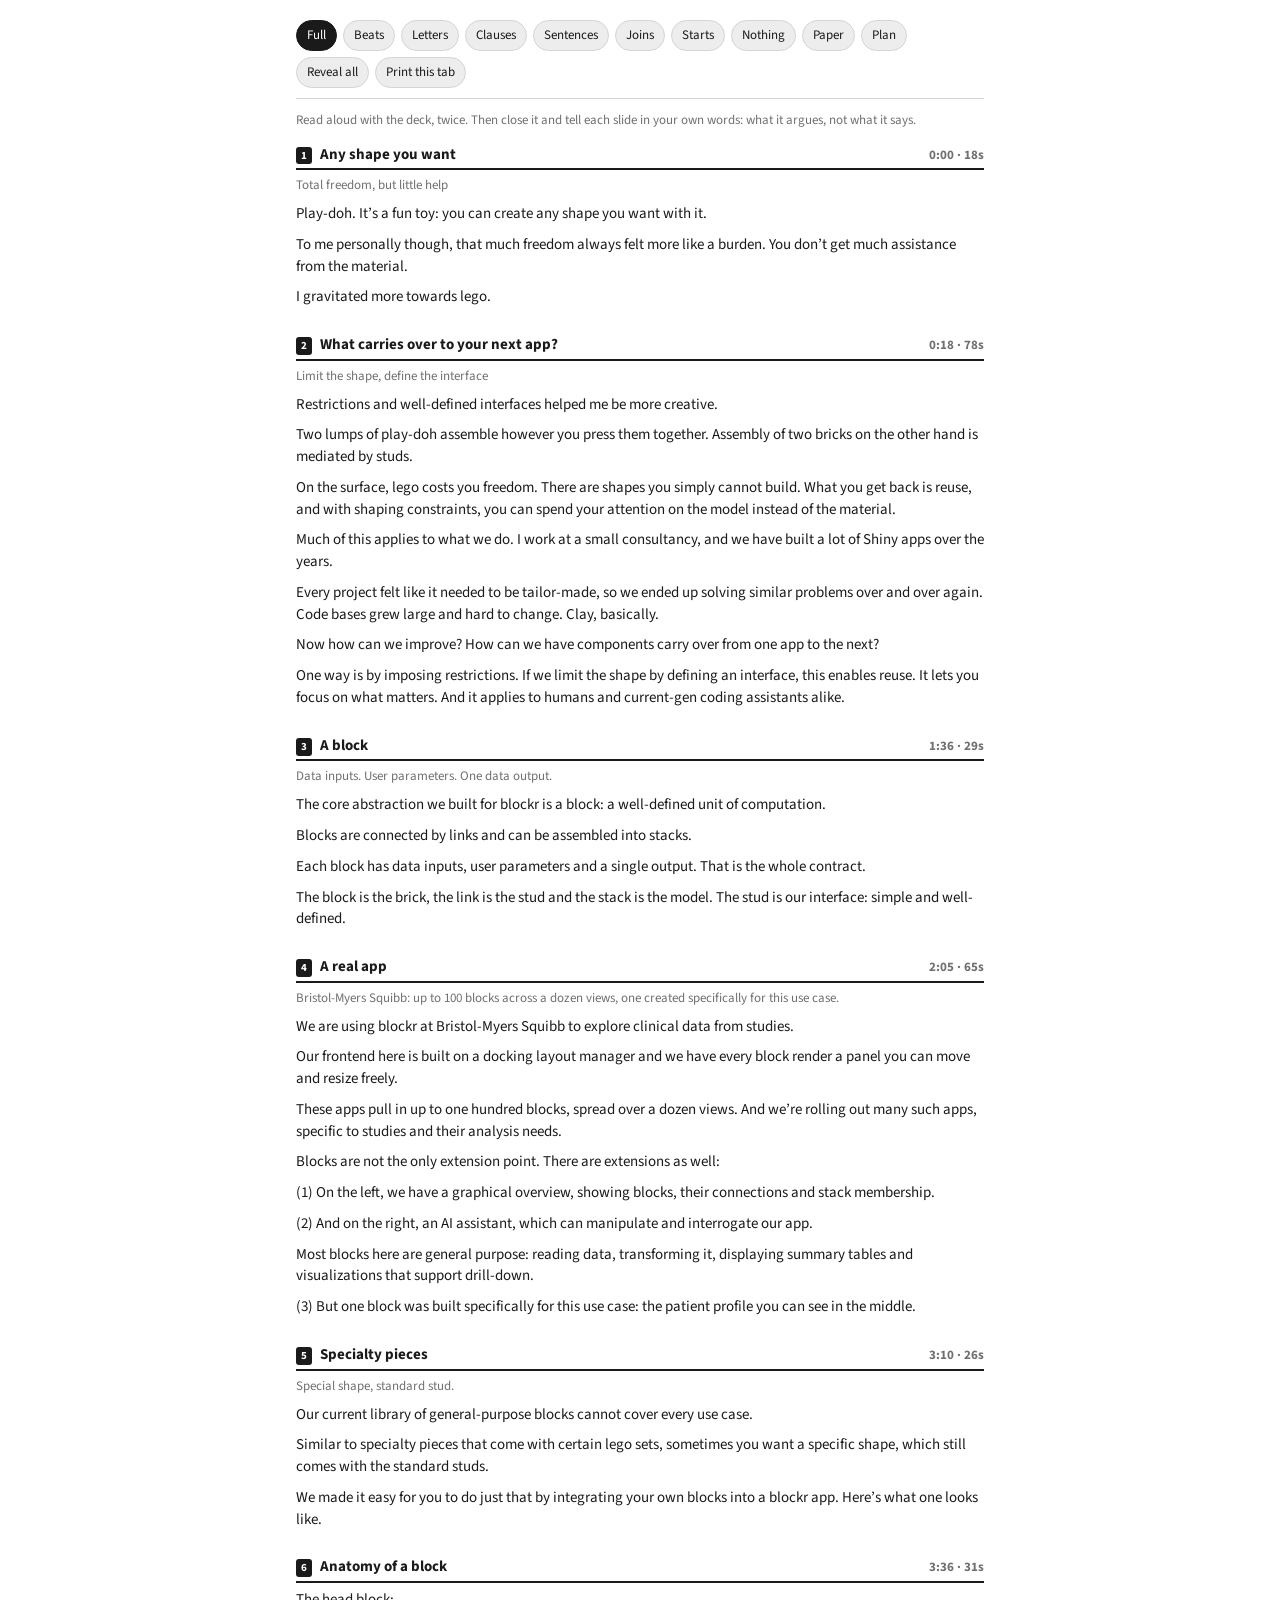
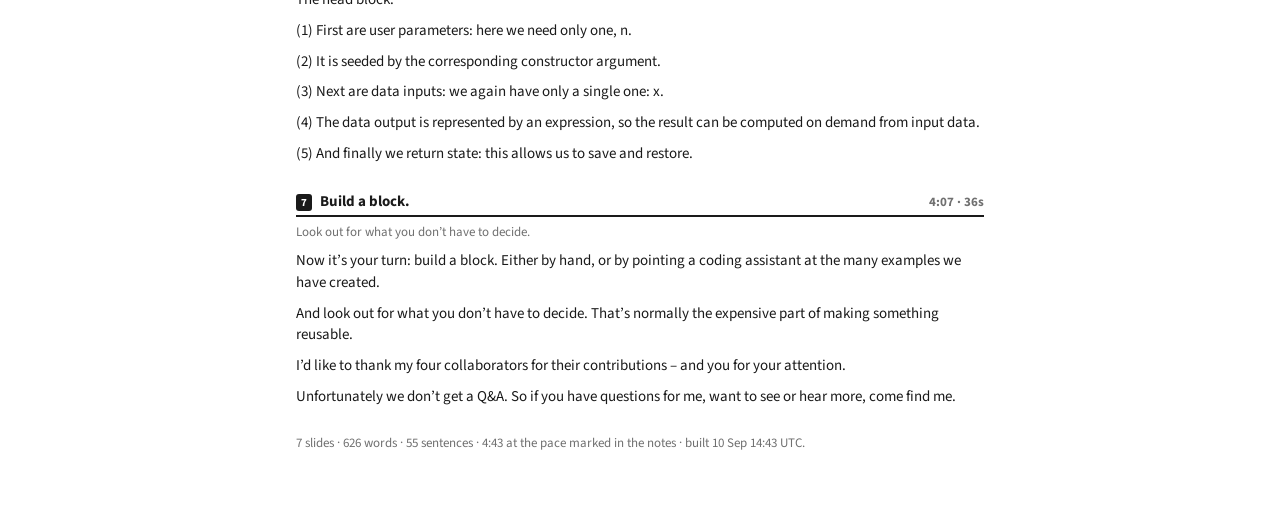
==== commit 71ea9054: "Print the paper sheet to a two-page PDF at build time" ====
--- a/drill/index.html
+++ b/drill/index.html
@@ -126,7 +126,7 @@
 .plan code { font-family: "Source Code Pro", monospace; font-size: 0.92em; }
 @media screen { .level > h1.lv { display: none; } }
 @media print {
-  @page { size: A4; margin: 14mm; }
+  @page { size: A4; margin: 12mm; }
   :root { --ink: #111; --mute: #666; --line: #ccc; --paper: #fff; --tab: #fff; }
   body { font-size: 11pt; }
   .wrap { max-width: none; padding: 0; }
@@ -137,14 +137,17 @@
   body.one .level:not(.on) { display: none; }
   body.one .level { page-break-before: auto; }
   #lv-paper > h1.lv, #lv-paper > .hint { display: none; }
-  #lv-paper { font-size: 10.5pt; line-height: 1.5; }
-  #lv-paper .slide { margin: 0 0 4mm; }
-  #lv-paper .slide.pbreak { page-break-before: always; }
-  #lv-paper .head { margin-bottom: 1.5mm; }
-  .ps { padding: 0 24mm 0 8mm; }
-  .ps .n { width: 6mm; top: 0; font-size: 8pt; }
-  .ps.nb { margin-top: 2mm; }
-  .paper-h { color: var(--ink); font-size: 10pt; margin-bottom: 4mm; }
+  #lv-paper { font-size: 10pt; line-height: 1.38; }
+  #lv-paper .slide { margin: 0 0 2.5mm; page-break-inside: auto; break-inside: auto; }
+  #lv-paper .keep, .ps { page-break-inside: avoid; break-inside: avoid; }
+  #lv-paper .head { margin-bottom: 1mm; }
+  .ps { padding: 0 20mm 0 7mm; }
+  .ps .n { width: 5mm; top: 0; font-size: 8pt; }
+  .ps.nb { margin-top: 1.5mm; }
+  .paper-h { color: var(--ink); font-size: 10pt; margin-bottom: 3mm; }
+  /* The PDF is paginated here, not by the reader's browser, so it can afford
+     larger type; the build checks that it still comes out at two pages. */
+  body.pdf #lv-paper { font-size: 11pt; line-height: 1.45; }
   .blank { width: 18mm; border-bottom-color: var(--ink); margin: 0 5mm 0 1.5mm; }
   .level > h1.lv { font-size: 14pt; margin: 0 0 6pt; }
   .slide { page-break-inside: avoid; }
@@ -164,49 +167,49 @@
 }
 </style><div class=wrap><nav class=tabs><button data-level=full>Full</button><button data-level=beats>Beats</button><button data-level=letters>Letters</button><button data-level=clauses>Clauses</button><button data-level=sentences>Sentences</button><button data-level=joins>Joins</button><button data-level=starts>Starts</button><button data-level=nothing>Nothing</button><button data-level=paper>Paper</button><button data-level=plan>Plan</button><span class=sp></span><button id=reveal title='Show everything hidden'>Reveal all</button><button id=print1 title='Print only the open tab'>Print this tab</button></nav>
 <div class=level id=lv-full><h1 class=lv>Full</h1><p class=hint>Read aloud with the deck, twice. Then close it and tell each slide in your own words: what it argues, not what it says.</p>
-<section class='slide'><div class=head><span class=num>1</span><span class=title>Any shape you want</span><span class=time>0:00 · 18s</span></div><div class=notes><div class=screen>Total freedom, but little help</div><p>Play-doh. It’s a fun toy: you can create any shape you want with it.</p><p>To me personally though, that much freedom always felt more like a burden. You don’t get much assistance from the material.</p><p>I gravitated more towards lego.</p></div></section>
-<section class='slide'><div class=head><span class=num>2</span><span class=title>What carries over to your next app?</span><span class=time>0:18 · 78s</span></div><div class=notes><div class=screen>Limit the shape, define the interface</div><p>Restrictions and well-defined interfaces helped me be more creative.</p><p>Two lumps of play-doh assemble however you press them together. Assembly of two bricks on the other hand is mediated by studs.</p><p>On the surface, lego costs you freedom. There are shapes you simply cannot build. What you get back is reuse, and with shaping constraints, you can spend your attention on the model instead of the material.</p><p>Much of this applies to what we do. I work at a small consultancy, and we have built a lot of Shiny apps over the years.</p><p>Every project felt like it needed to be tailor-made, so we ended up solving similar problems over and over again. Code bases grew large and hard to change. Clay, basically.</p><p>Now how can we improve? How can we have components carry over from one app to the next?</p><p>One way is by imposing restrictions. If we limit the shape by defining an interface, this enables reuse. It lets you focus on what matters. And it applies to humans and current-gen coding assistants alike.</p></div></section>
-<section class='slide'><div class=head><span class=num>3</span><span class=title>A block</span><span class=time>1:36 · 29s</span></div><div class=notes><div class=screen>Data inputs. User parameters. One data output.</div><p>The core abstraction we built for blockr is a block: a well-defined unit of computation.</p><p>Blocks are connected by links and can be assembled into stacks.</p><p>Each block has data inputs, user parameters and a single output. That is the whole contract.</p><p>The block is the brick, the link is the stud and the stack is the model. The stud is our interface: simple and well-defined.</p></div></section>
-<section class='slide'><div class=head><span class=num>4</span><span class=title>A real app</span><span class=time>2:05 · 65s</span></div><div class=notes><div class=screen>Bristol-Myers Squibb: up to 100 blocks across a dozen views, one created specifically for this use case.</div><p>We are using blockr at Bristol-Myers Squibb to explore clinical data from studies.</p><p>Our frontend here is built on a docking layout manager and we have every block render a panel you can move and resize freely.</p><p>These apps pull in up to one hundred blocks, spread over a dozen views. And we’re rolling out many such apps, specific to studies and their analysis needs.</p><p>Blocks are not the only extension point. There are extensions as well:</p><p>(1) On the left, we have a graphical overview, showing blocks, their connections and stack membership.</p><p>(2) And on the right, an AI assistant, which can manipulate and interrogate our app.</p><p>Most blocks here are general purpose: reading data, transforming it, displaying summary tables and visualizations that support drill-down.</p><p>(3) But one block was built specifically for this use case: the patient profile you can see in the middle.</p></div></section>
-<section class='slide'><div class=head><span class=num>5</span><span class=title>Specialty pieces</span><span class=time>3:10 · 26s</span></div><div class=notes><div class=screen>Special shape, standard stud.</div><p>Our current library of general-purpose blocks cannot cover every use case.</p><p>Similar to specialty pieces that come with certain lego sets, sometimes you want a specific shape, which still comes with the standard studs.</p><p>We made it easy for you to do just that by integrating your own blocks into a blockr app. Here’s what one looks like.</p></div></section>
-<section class='slide'><div class=head><span class=num>6</span><span class=title>Anatomy of a block</span><span class=time>3:36 · 31s</span></div><div class=notes><p>The head block:</p><p>(1) First are user parameters: here we need only one, n.</p><p>(2) It is seeded by the corresponding constructor argument.</p><p>(3) Next are data inputs: we again have only a single one: x.</p><p>(4) The data output is represented by an expression, so the result can be computed on demand from input data.</p><p>(5) And finally we return state: this allows us to save and restore.</p></div></section>
-<section class='slide'><div class=head><span class=num>7</span><span class=title>Build a block.</span><span class=time>4:07 · 36s</span></div><div class=notes><div class=screen>Look out for what you don’t have to decide.</div><p>Now it’s your turn: build a block. Either by hand, or by pointing a coding assistant at the many examples we have created.</p><p>And look out for what you don’t have to decide. That’s normally the expensive part of making something reusable.</p><p>I’d like to thank my four collaborators for their contributions – and you for your attention.</p><p>Unfortunately we don’t get a Q&amp;A. So if you have questions for me, want to see or hear more, come find me.</p></div></section>
+<section class=slide><div class=head><span class=num>1</span><span class=title>Any shape you want</span><span class=time>0:00 · 18s</span></div><div class=notes><div class=screen>Total freedom, but little help</div><p>Play-doh. It’s a fun toy: you can create any shape you want with it.</p><p>To me personally though, that much freedom always felt more like a burden. You don’t get much assistance from the material.</p><p>I gravitated more towards lego.</p></div></section>
+<section class=slide><div class=head><span class=num>2</span><span class=title>What carries over to your next app?</span><span class=time>0:18 · 78s</span></div><div class=notes><div class=screen>Limit the shape, define the interface</div><p>Restrictions and well-defined interfaces helped me be more creative.</p><p>Two lumps of play-doh assemble however you press them together. Assembly of two bricks on the other hand is mediated by studs.</p><p>On the surface, lego costs you freedom. There are shapes you simply cannot build. What you get back is reuse, and with shaping constraints, you can spend your attention on the model instead of the material.</p><p>Much of this applies to what we do. I work at a small consultancy, and we have built a lot of Shiny apps over the years.</p><p>Every project felt like it needed to be tailor-made, so we ended up solving similar problems over and over again. Code bases grew large and hard to change. Clay, basically.</p><p>Now how can we improve? How can we have components carry over from one app to the next?</p><p>One way is by imposing restrictions. If we limit the shape by defining an interface, this enables reuse. It lets you focus on what matters. And it applies to humans and current-gen coding assistants alike.</p></div></section>
+<section class=slide><div class=head><span class=num>3</span><span class=title>A block</span><span class=time>1:36 · 29s</span></div><div class=notes><div class=screen>Data inputs. User parameters. One data output.</div><p>The core abstraction we built for blockr is a block: a well-defined unit of computation.</p><p>Blocks are connected by links and can be assembled into stacks.</p><p>Each block has data inputs, user parameters and a single output. That is the whole contract.</p><p>The block is the brick, the link is the stud and the stack is the model. The stud is our interface: simple and well-defined.</p></div></section>
+<section class=slide><div class=head><span class=num>4</span><span class=title>A real app</span><span class=time>2:05 · 65s</span></div><div class=notes><div class=screen>Bristol-Myers Squibb: up to 100 blocks across a dozen views, one created specifically for this use case.</div><p>We are using blockr at Bristol-Myers Squibb to explore clinical data from studies.</p><p>Our frontend here is built on a docking layout manager and we have every block render a panel you can move and resize freely.</p><p>These apps pull in up to one hundred blocks, spread over a dozen views. And we’re rolling out many such apps, specific to studies and their analysis needs.</p><p>Blocks are not the only extension point. There are extensions as well:</p><p>(1) On the left, we have a graphical overview, showing blocks, their connections and stack membership.</p><p>(2) And on the right, an AI assistant, which can manipulate and interrogate our app.</p><p>Most blocks here are general purpose: reading data, transforming it, displaying summary tables and visualizations that support drill-down.</p><p>(3) But one block was built specifically for this use case: the patient profile you can see in the middle.</p></div></section>
+<section class=slide><div class=head><span class=num>5</span><span class=title>Specialty pieces</span><span class=time>3:10 · 26s</span></div><div class=notes><div class=screen>Special shape, standard stud.</div><p>Our current library of general-purpose blocks cannot cover every use case.</p><p>Similar to specialty pieces that come with certain lego sets, sometimes you want a specific shape, which still comes with the standard studs.</p><p>We made it easy for you to do just that by integrating your own blocks into a blockr app. Here’s what one looks like.</p></div></section>
+<section class=slide><div class=head><span class=num>6</span><span class=title>Anatomy of a block</span><span class=time>3:36 · 31s</span></div><div class=notes><p>The head block:</p><p>(1) First are user parameters: here we need only one, n.</p><p>(2) It is seeded by the corresponding constructor argument.</p><p>(3) Next are data inputs: we again have only a single one: x.</p><p>(4) The data output is represented by an expression, so the result can be computed on demand from input data.</p><p>(5) And finally we return state: this allows us to save and restore.</p></div></section>
+<section class=slide><div class=head><span class=num>7</span><span class=title>Build a block.</span><span class=time>4:07 · 36s</span></div><div class=notes><div class=screen>Look out for what you don’t have to decide.</div><p>Now it’s your turn: build a block. Either by hand, or by pointing a coding assistant at the many examples we have created.</p><p>And look out for what you don’t have to decide. That’s normally the expensive part of making something reusable.</p><p>I’d like to thank my four collaborators for their contributions – and you for your attention.</p><p>Unfortunately we don’t get a Q&amp;A. So if you have questions for me, want to see or hear more, come find me.</p></div></section>
 </div>
 <div class=level id=lv-beats><h1 class=lv>Beats</h1><p class=hint>One line per beat: what it does. Say the beat from that line, then tap it to check.</p>
-<section class='slide'><div class=head><span class=num>1</span><span class=title>Any shape you want</span><span class=time>0:00 · 18s</span></div><div class=notes><div class='beat rv'><div class=purpose>A toy with total freedom</div><div class='hid body'><p><b class=k>Play-doh</b>. It’s a fun toy: you can create any <b class=k>shape</b> you want with it.</p></div></div><div class='beat rv'><div class=purpose>Freedom as a burden: no help from the material</div><div class='hid body'><p>To me personally though, that much freedom always felt more like a <b class=k>burden</b>. You don’t get much <b class=k>assistance</b> from the material.</p></div></div><div class='beat rv'><div class=purpose>So, lego</div><div class='hid body'><p><span class=dot title='a slip here would show'></span>I gravitated more towards <b class=k>lego</b>.</p></div></div></div></section>
-<section class='slide'><div class=head><span class=num>2</span><span class=title>What carries over to your next app?</span><span class=time>0:18 · 78s</span></div><div class=notes><div class='beat rv'><div class=purpose>Thesis: restrictions made me more creative</div><div class='hid body'><p><b class=k>Restrictions</b> and well-defined interfaces helped me be more creative.</p></div></div><div class='beat rv'><div class=purpose>Pressing versus studs: assembly is built in</div><div class='hid body'><p>Two <b class=k>lumps</b> of play-doh assemble however you press them together. <b class=k>Assembly</b> of two bricks on the other hand is mediated by studs.</p></div></div><div class='beat rv'><div class=purpose>The trade: freedom for reuse, attention on the model</div><div class='hid body'><p>On the <b class=k>surface</b>, lego costs you freedom. There are <b class=k>shapes</b> you simply cannot build. What you get back is <b class=k>reuse</b>, and with shaping constraints, you can spend your attention on the model instead of the material.</p></div></div><div class='beat rv'><div class=purpose>Us: a consultancy, tailor-made apps, clay</div><div class='hid body'><p>Much of this <b class=k>applies</b> to what we do. I work at a small <b class=k>consultancy</b>, and we have built a lot of Shiny apps over the years. Every project felt like it needed to be <b class=k>tailor-made</b>, so we ended up solving similar problems over and over again. <b class=k>Code</b> bases grew large and hard to change. <b class=k>Clay</b>, basically.</p></div></div><div class='beat rv'><div class=purpose>The question: what carries over?</div><div class='hid body'><p>Now how can we <b class=k>improve</b>? How can we have <b class=k>components</b> carry over from one app to the next?</p></div></div><div class='beat rv'><div class=purpose>The answer: limit the shape, define the interface</div><div class='hid body'><p>One way is by imposing <b class=k>restrictions</b>. <span class=dot title='a slip here would show'></span>If we <b class=k>limit</b> the shape by defining an interface, this enables reuse. It lets you <b class=k>focus</b> on what matters. <span class=dot title='a slip here would show'></span>And it applies to humans and current-gen coding <b class=k>assistants</b> alike.</p></div></div></div></section>
-<section class='slide'><div class=head><span class=num>3</span><span class=title>A block</span><span class=time>1:36 · 29s</span></div><div class=notes><div class='beat rv'><div class=purpose>Define the block</div><div class='hid body'><p>The core abstraction we built for blockr is a block: a well-defined <b class=k>unit</b> of computation.</p></div></div><div class='beat rv'><div class=purpose>Links and stacks</div><div class='hid body'><p>Blocks are connected by <b class=k>links</b> and can be assembled into stacks.</p></div></div><div class='beat rv'><div class=purpose>The contract: inputs, parameters, one output</div><div class='hid body'><p><span class=dot title='a slip here would show'></span>Each block has data <b class=k>inputs</b>, user parameters and a single output. <span class=dot title='a slip here would show'></span>That is the whole <b class=k>contract</b>.</p></div></div><div class='beat rv'><div class=purpose>Brick, stud, model: the stud is the interface</div><div class='hid body'><p><span class=dot title='a slip here would show'></span>The block is the <b class=k>brick</b>, the link is the stud and the stack is the model. <span class=dot title='a slip here would show'></span>The stud is our <b class=k>interface</b>: simple and well-defined.</p></div></div></div></section>
-<section class='slide'><div class=head><span class=num>4</span><span class=title>A real app</span><span class=time>2:05 · 65s</span></div><div class=notes><div class='beat rv'><div class=purpose>Where: BMS, clinical study data</div><div class='hid body'><p>We are using blockr at <b class=k>Bristol-Myers Squibb</b> to explore clinical data from studies.</p></div></div><div class='beat rv'><div class=purpose>Docking panels you can move and resize</div><div class='hid body'><p>Our <b class=k>frontend</b> here is built on a docking layout manager and we have every block render a panel you can move and resize freely.</p></div></div><div class='beat rv'><div class=purpose>Scale: a hundred blocks, a dozen views, many apps</div><div class='hid body'><p>These apps pull in up to one <b class=k>hundred</b> blocks, spread over a dozen views. And we’re <b class=k>rolling</b> out many such apps, specific to studies and their analysis needs.</p></div></div><div class='beat rv'><div class=purpose>Two extensions: overview on the left, assistant on the right</div><div class='hid body'><p><b class=k>Blocks</b> are not the only extension point. There are <b class=k>extensions</b> as well: (1) On the left, we have a <b class=k>graphical</b> overview, showing blocks, their connections and stack membership. (2) And on the right, an <b class=k>AI</b> assistant, which can manipulate and interrogate our app.</p></div></div><div class='beat rv'><div class=purpose>Most blocks are general; one was built for this: the profile</div><div class='hid body'><p>Most blocks here are <b class=k>general</b> purpose: reading data, transforming it, displaying summary tables and visualizations that support drill-down. <span class=dot title='a slip here would show'></span>(3) But one block was built specifically for this use case: the <b class=k>patient profile</b> you can see in the middle.</p></div></div></div></section>
-<section class='slide'><div class=head><span class=num>5</span><span class=title>Specialty pieces</span><span class=time>3:10 · 26s</span></div><div class=notes><div class='beat rv'><div class=purpose>The library cannot cover everything</div><div class='hid body'><p>Our current <b class=k>library</b> of general-purpose blocks cannot cover every use case.</p></div></div><div class='beat rv'><div class=purpose>Specialty pieces: a special shape, the standard studs</div><div class='hid body'><p>Similar to <b class=k>specialty</b> pieces that come with certain lego sets, sometimes you want a specific shape, which still comes with the standard studs.</p></div></div><div class='beat rv'><div class=purpose>Hand-off: your own block, and here is one</div><div class='hid body'><p>We made it <b class=k>easy</b> for you to do just that by integrating your own blocks into a blockr app. <span class=dot title='a slip here would show'></span>Here’s what one <b class=k>looks</b> like.</p></div></div></div></section>
-<section class='slide'><div class=head><span class=num>6</span><span class=title>Anatomy of a block</span><span class=time>3:36 · 31s</span></div><div class=notes><div class='beat rv'><div class=purpose>Name it</div><div class='hid body'><p>The <b class=k>head</b> block:</p></div></div><div class='beat rv'><div class=purpose>Parameters, seeded from the constructor</div><div class='hid body'><p>(1) First are user <b class=k>parameters</b>: here we need only one, n. (2) It is <b class=k>seeded</b> by the corresponding constructor argument.</p></div></div><div class='beat rv'><div class=purpose>Inputs</div><div class='hid body'><p>(3) Next are data <b class=k>inputs</b>: we again have only a single one: x.</p></div></div><div class='beat rv'><div class=purpose>The output is an expression, computed on demand</div><div class='hid body'><p>(4) The data <b class=k>output</b> is represented by an expression, so the result can be computed on demand from input data.</p></div></div><div class='beat rv'><div class=purpose>State, to save and restore</div><div class='hid body'><p><span class=dot title='a slip here would show'></span>(5) And finally we return <b class=k>state</b>: this allows us to save and restore.</p></div></div></div></section>
-<section class='slide'><div class=head><span class=num>7</span><span class=title>Build a block.</span><span class=time>4:07 · 36s</span></div><div class=notes><div class='beat rv'><div class=purpose>The ask: build a block, by hand or with an assistant</div><div class='hid body'><p>Now it’s your <b class=k>turn</b>: build a block. Either by hand, or by pointing a coding assistant at the many <b class=k>examples</b> we have created.</p></div></div><div class='beat rv'><div class=purpose>The takeaway: what you don’t have to decide</div><div class='hid body'><p><span class=dot title='a slip here would show'></span>And <b class=k>look</b> out for what you don’t have to decide. <span class=dot title='a slip here would show'></span>That’s normally the <b class=k>expensive</b> part of making something reusable.</p></div></div><div class='beat rv'><div class=purpose>Thanks</div><div class='hid body'><p>I’d like to thank my four <b class=k>collaborators</b> for their contributions – and you for your attention.</p></div></div><div class='beat rv'><div class=purpose>No Q&amp;A: come find me</div><div class='hid body'><p>Unfortunately we don’t get a <b class=k>Q&amp;A</b>. <span class=dot title='a slip here would show'></span>So if you have <b class=k>questions</b> for me, want to see or hear more, come find me.</p></div></div></div></section>
+<section class=slide><div class=head><span class=num>1</span><span class=title>Any shape you want</span><span class=time>0:00 · 18s</span></div><div class=notes><div class='beat rv'><div class=purpose>A toy with total freedom</div><div class='hid body'><p><b class=k>Play-doh</b>. It’s a fun toy: you can create any <b class=k>shape</b> you want with it.</p></div></div><div class='beat rv'><div class=purpose>Freedom as a burden: no help from the material</div><div class='hid body'><p>To me personally though, that much freedom always felt more like a <b class=k>burden</b>. You don’t get much <b class=k>assistance</b> from the material.</p></div></div><div class='beat rv'><div class=purpose>So, lego</div><div class='hid body'><p><span class=dot title='a slip here would show'></span>I gravitated more towards <b class=k>lego</b>.</p></div></div></div></section>
+<section class=slide><div class=head><span class=num>2</span><span class=title>What carries over to your next app?</span><span class=time>0:18 · 78s</span></div><div class=notes><div class='beat rv'><div class=purpose>Thesis: restrictions made me more creative</div><div class='hid body'><p><b class=k>Restrictions</b> and well-defined interfaces helped me be more creative.</p></div></div><div class='beat rv'><div class=purpose>Pressing versus studs: assembly is built in</div><div class='hid body'><p>Two <b class=k>lumps</b> of play-doh assemble however you press them together. <b class=k>Assembly</b> of two bricks on the other hand is mediated by studs.</p></div></div><div class='beat rv'><div class=purpose>The trade: freedom for reuse, attention on the model</div><div class='hid body'><p>On the <b class=k>surface</b>, lego costs you freedom. There are <b class=k>shapes</b> you simply cannot build. What you get back is <b class=k>reuse</b>, and with shaping constraints, you can spend your attention on the model instead of the material.</p></div></div><div class='beat rv'><div class=purpose>Us: a consultancy, tailor-made apps, clay</div><div class='hid body'><p>Much of this <b class=k>applies</b> to what we do. I work at a small <b class=k>consultancy</b>, and we have built a lot of Shiny apps over the years. Every project felt like it needed to be <b class=k>tailor-made</b>, so we ended up solving similar problems over and over again. <b class=k>Code</b> bases grew large and hard to change. <b class=k>Clay</b>, basically.</p></div></div><div class='beat rv'><div class=purpose>The question: what carries over?</div><div class='hid body'><p>Now how can we <b class=k>improve</b>? How can we have <b class=k>components</b> carry over from one app to the next?</p></div></div><div class='beat rv'><div class=purpose>The answer: limit the shape, define the interface</div><div class='hid body'><p>One way is by imposing <b class=k>restrictions</b>. <span class=dot title='a slip here would show'></span>If we <b class=k>limit</b> the shape by defining an interface, this enables reuse. It lets you <b class=k>focus</b> on what matters. <span class=dot title='a slip here would show'></span>And it applies to humans and current-gen coding <b class=k>assistants</b> alike.</p></div></div></div></section>
+<section class=slide><div class=head><span class=num>3</span><span class=title>A block</span><span class=time>1:36 · 29s</span></div><div class=notes><div class='beat rv'><div class=purpose>Define the block</div><div class='hid body'><p>The core abstraction we built for blockr is a block: a well-defined <b class=k>unit</b> of computation.</p></div></div><div class='beat rv'><div class=purpose>Links and stacks</div><div class='hid body'><p>Blocks are connected by <b class=k>links</b> and can be assembled into stacks.</p></div></div><div class='beat rv'><div class=purpose>The contract: inputs, parameters, one output</div><div class='hid body'><p><span class=dot title='a slip here would show'></span>Each block has data <b class=k>inputs</b>, user parameters and a single output. <span class=dot title='a slip here would show'></span>That is the whole <b class=k>contract</b>.</p></div></div><div class='beat rv'><div class=purpose>Brick, stud, model: the stud is the interface</div><div class='hid body'><p><span class=dot title='a slip here would show'></span>The block is the <b class=k>brick</b>, the link is the stud and the stack is the model. <span class=dot title='a slip here would show'></span>The stud is our <b class=k>interface</b>: simple and well-defined.</p></div></div></div></section>
+<section class=slide><div class=head><span class=num>4</span><span class=title>A real app</span><span class=time>2:05 · 65s</span></div><div class=notes><div class='beat rv'><div class=purpose>Where: BMS, clinical study data</div><div class='hid body'><p>We are using blockr at <b class=k>Bristol-Myers Squibb</b> to explore clinical data from studies.</p></div></div><div class='beat rv'><div class=purpose>Docking panels you can move and resize</div><div class='hid body'><p>Our <b class=k>frontend</b> here is built on a docking layout manager and we have every block render a panel you can move and resize freely.</p></div></div><div class='beat rv'><div class=purpose>Scale: a hundred blocks, a dozen views, many apps</div><div class='hid body'><p>These apps pull in up to one <b class=k>hundred</b> blocks, spread over a dozen views. And we’re <b class=k>rolling</b> out many such apps, specific to studies and their analysis needs.</p></div></div><div class='beat rv'><div class=purpose>Two extensions: overview on the left, assistant on the right</div><div class='hid body'><p><b class=k>Blocks</b> are not the only extension point. There are <b class=k>extensions</b> as well: (1) On the left, we have a <b class=k>graphical</b> overview, showing blocks, their connections and stack membership. (2) And on the right, an <b class=k>AI</b> assistant, which can manipulate and interrogate our app.</p></div></div><div class='beat rv'><div class=purpose>Most blocks are general; one was built for this: the profile</div><div class='hid body'><p>Most blocks here are <b class=k>general</b> purpose: reading data, transforming it, displaying summary tables and visualizations that support drill-down. <span class=dot title='a slip here would show'></span>(3) But one block was built specifically for this use case: the <b class=k>patient profile</b> you can see in the middle.</p></div></div></div></section>
+<section class=slide><div class=head><span class=num>5</span><span class=title>Specialty pieces</span><span class=time>3:10 · 26s</span></div><div class=notes><div class='beat rv'><div class=purpose>The library cannot cover everything</div><div class='hid body'><p>Our current <b class=k>library</b> of general-purpose blocks cannot cover every use case.</p></div></div><div class='beat rv'><div class=purpose>Specialty pieces: a special shape, the standard studs</div><div class='hid body'><p>Similar to <b class=k>specialty</b> pieces that come with certain lego sets, sometimes you want a specific shape, which still comes with the standard studs.</p></div></div><div class='beat rv'><div class=purpose>Hand-off: your own block, and here is one</div><div class='hid body'><p>We made it <b class=k>easy</b> for you to do just that by integrating your own blocks into a blockr app. <span class=dot title='a slip here would show'></span>Here’s what one <b class=k>looks</b> like.</p></div></div></div></section>
+<section class=slide><div class=head><span class=num>6</span><span class=title>Anatomy of a block</span><span class=time>3:36 · 31s</span></div><div class=notes><div class='beat rv'><div class=purpose>Name it</div><div class='hid body'><p>The <b class=k>head</b> block:</p></div></div><div class='beat rv'><div class=purpose>Parameters, seeded from the constructor</div><div class='hid body'><p>(1) First are user <b class=k>parameters</b>: here we need only one, n. (2) It is <b class=k>seeded</b> by the corresponding constructor argument.</p></div></div><div class='beat rv'><div class=purpose>Inputs</div><div class='hid body'><p>(3) Next are data <b class=k>inputs</b>: we again have only a single one: x.</p></div></div><div class='beat rv'><div class=purpose>The output is an expression, computed on demand</div><div class='hid body'><p>(4) The data <b class=k>output</b> is represented by an expression, so the result can be computed on demand from input data.</p></div></div><div class='beat rv'><div class=purpose>State, to save and restore</div><div class='hid body'><p><span class=dot title='a slip here would show'></span>(5) And finally we return <b class=k>state</b>: this allows us to save and restore.</p></div></div></div></section>
+<section class=slide><div class=head><span class=num>7</span><span class=title>Build a block.</span><span class=time>4:07 · 36s</span></div><div class=notes><div class='beat rv'><div class=purpose>The ask: build a block, by hand or with an assistant</div><div class='hid body'><p>Now it’s your <b class=k>turn</b>: build a block. Either by hand, or by pointing a coding assistant at the many <b class=k>examples</b> we have created.</p></div></div><div class='beat rv'><div class=purpose>The takeaway: what you don’t have to decide</div><div class='hid body'><p><span class=dot title='a slip here would show'></span>And <b class=k>look</b> out for what you don’t have to decide. <span class=dot title='a slip here would show'></span>That’s normally the <b class=k>expensive</b> part of making something reusable.</p></div></div><div class='beat rv'><div class=purpose>Thanks</div><div class='hid body'><p>I’d like to thank my four <b class=k>collaborators</b> for their contributions – and you for your attention.</p></div></div><div class='beat rv'><div class=purpose>No Q&amp;A: come find me</div><div class='hid body'><p>Unfortunately we don’t get a <b class=k>Q&amp;A</b>. <span class=dot title='a slip here would show'></span>So if you have <b class=k>questions</b> for me, want to see or hear more, come find me.</p></div></div></div></section>
 </div>
 <div class=level id=lv-letters><h1 class=lv>Letters</h1><p class=hint>Every word as its first letter, the keyword whole. Recite as written; the letters are the check. Tap a line to see it whole.</p>
-<section class='slide'><div class=head><span class=num>1</span><span class=title>Any shape you want</span><span class=time>0:00 · 18s</span></div><div class=notes><div class=purpose-h>A toy with total freedom</div><div class=sent><div class='cl rv'><span class=n>1</span><span class=ini></span><span class=hid></span><span class='k sk'>Play-doh</span><span class=ini>.</span><span class=hid>.</span></div></div><div class=sent><div class='cl rv'><span class=n>2</span><span class=ini>I a f </span><span class=hid>It’s a fun </span><span class='k'>toy</span><span class=ini>:</span><span class=hid>:</span></div><div class='cl rv sub'><span class=ini>y c c a </span><span class=hid>you can create any </span><span class='k sk'>shape</span><span class=ini> y w w i.</span><span class=hid> you want with it.</span></div></div><div class=purpose-h>Freedom as a burden: no help from the material</div><div class=sent><div class='cl rv'><span class=n>3</span><span class=ini>T m </span><span class=hid>To me </span><span class='k'>personally</span><span class=ini> t,</span><span class=hid> though,</span></div><div class='cl rv sub'><span class=ini>t m f a f m l a </span><span class=hid>that much freedom always felt more like a </span><span class='k sk'>burden</span><span class=ini>.</span><span class=hid>.</span></div></div><div class=sent><div class='cl rv'><span class=n>4</span><span class=ini>Y d g m </span><span class=hid>You don’t get much </span><span class='k sk'>assistance</span><span class=ini> f t m.</span><span class=hid> from the material.</span></div></div><div class=purpose-h>So, lego</div><div class=sent><div class='cl rv'><span class=n>5</span><span class=dot title='a slip here would show'></span><span class=ini>I g m t </span><span class=hid>I gravitated more towards </span><span class='k sk'>lego</span><span class=ini>.</span><span class=hid>.</span></div></div></div></section>
-<section class='slide'><div class=head><span class=num>2</span><span class=title>What carries over to your next app?</span><span class=time>0:18 · 78s</span></div><div class=notes><div class=purpose-h>Thesis: restrictions made me more creative</div><div class=sent><div class='cl rv'><span class=n>1</span><span class=ini></span><span class=hid></span><span class='k sk'>Restrictions</span><span class=ini> a w i h m b m c.</span><span class=hid> and well-defined interfaces helped me be more creative.</span></div></div><div class=purpose-h>Pressing versus studs: assembly is built in</div><div class=sent><div class='cl rv'><span class=n>2</span><span class=ini>T </span><span class=hid>Two </span><span class='k sk'>lumps</span><span class=ini> o p a h y p t t.</span><span class=hid> of play-doh assemble however you press them together.</span></div></div><div class=sent><div class='cl rv'><span class=n>3</span><span class=ini></span><span class=hid></span><span class='k sk'>Assembly</span><span class=ini> o t b o t o h i m b s.</span><span class=hid> of two bricks on the other hand is mediated by studs.</span></div></div><div class=purpose-h>The trade: freedom for reuse, attention on the model</div><div class=sent><div class='cl rv'><span class=n>4</span><span class=ini>O t </span><span class=hid>On the </span><span class='k sk'>surface</span><span class=ini>,</span><span class=hid>,</span></div><div class='cl rv sub'><span class=ini>l </span><span class=hid>lego </span><span class='k'>costs</span><span class=ini> y f.</span><span class=hid> you freedom.</span></div></div><div class=sent><div class='cl rv'><span class=n>5</span><span class=ini>T a </span><span class=hid>There are </span><span class='k sk'>shapes</span><span class=ini> y s c b.</span><span class=hid> you simply cannot build.</span></div></div><div class=sent><div class='cl rv'><span class=n>6</span><span class=ini>W y g b i </span><span class=hid>What you get back is </span><span class='k sk'>reuse</span><span class=ini>,</span><span class=hid>,</span></div><div class='cl rv sub'><span class=ini>a w s </span><span class=hid>and with shaping </span><span class='k'>constraints</span><span class=ini>,</span><span class=hid>,</span></div><div class='cl rv sub'><span class=ini>y c s y </span><span class=hid>you can spend your </span><span class='k'>attention</span><span class=ini> o t m i o t m.</span><span class=hid> on the model instead of the material.</span></div></div><div class=purpose-h>Us: a consultancy, tailor-made apps, clay</div><div class=sent><div class='cl rv'><span class=n>7</span><span class=ini>M o t </span><span class=hid>Much of this </span><span class='k sk'>applies</span><span class=ini> t w w d.</span><span class=hid> to what we do.</span></div></div><div class=sent><div class='cl rv'><span class=n>8</span><span class=ini>I w a a s </span><span class=hid>I work at a small </span><span class='k sk'>consultancy</span><span class=ini>,</span><span class=hid>,</span></div><div class='cl rv sub'><span class=ini>a w h b a l o </span><span class=hid>and we have built a lot of </span><span class='k'>Shiny</span><span class=ini> a o t y.</span><span class=hid> apps over the years.</span></div></div><div class=sent><div class='cl rv'><span class=n>9</span><span class=ini>E p f l i n t b </span><span class=hid>Every project felt like it needed to be </span><span class='k sk'>tailor-made</span><span class=ini>,</span><span class=hid>,</span></div><div class='cl rv sub'><span class=ini>s w e u s </span><span class=hid>so we ended up solving </span><span class='k'>similar</span><span class=ini> p o a o a.</span><span class=hid> problems over and over again.</span></div></div><div class=sent><div class='cl rv'><span class=n>10</span><span class=ini></span><span class=hid></span><span class='k sk'>Code</span><span class=ini> b g l a h t c.</span><span class=hid> bases grew large and hard to change.</span></div></div><div class=sent><div class='cl rv'><span class=n>11</span><span class=ini></span><span class=hid></span><span class='k sk'>Clay</span><span class=ini>, b.</span><span class=hid>, basically.</span></div></div><div class=purpose-h>The question: what carries over?</div><div class=sent><div class='cl rv'><span class=n>12</span><span class=ini>N h c w </span><span class=hid>Now how can we </span><span class='k sk'>improve</span><span class=ini>?</span><span class=hid>?</span></div></div><div class=sent><div class='cl rv'><span class=n>13</span><span class=ini>H c w h </span><span class=hid>How can we have </span><span class='k sk'>components</span><span class=ini> c o f o a t t n?</span><span class=hid> carry over from one app to the next?</span></div></div><div class=purpose-h>The answer: limit the shape, define the interface</div><div class=sent><div class='cl rv'><span class=n>14</span><span class=ini>O w i b i </span><span class=hid>One way is by imposing </span><span class='k sk'>restrictions</span><span class=ini>.</span><span class=hid>.</span></div></div><div class=sent><div class='cl rv'><span class=n>15</span><span class=dot title='a slip here would show'></span><span class=ini>I w </span><span class=hid>If we </span><span class='k sk'>limit</span><span class=ini> t s b d a i,</span><span class=hid> the shape by defining an interface,</span></div><div class='cl rv sub'><span class=ini>t </span><span class=hid>this </span><span class='k'>enables</span><span class=ini> r.</span><span class=hid> reuse.</span></div></div><div class=sent><div class='cl rv'><span class=n>16</span><span class=ini>I l y </span><span class=hid>It lets you </span><span class='k sk'>focus</span><span class=ini> o w m.</span><span class=hid> on what matters.</span></div></div><div class=sent><div class='cl rv'><span class=n>17</span><span class=dot title='a slip here would show'></span><span class=ini>A i a t h a c c </span><span class=hid>And it applies to humans and current-gen coding </span><span class='k sk'>assistants</span><span class=ini> a.</span><span class=hid> alike.</span></div></div></div></section>
-<section class='slide'><div class=head><span class=num>3</span><span class=title>A block</span><span class=time>1:36 · 29s</span></div><div class=notes><div class=purpose-h>Define the block</div><div class=sent><div class='cl rv'><span class=n>1</span><span class=ini>T c </span><span class=hid>The core </span><span class='k'>abstraction</span><span class=ini> w b f b i a b:</span><span class=hid> we built for blockr is a block:</span></div><div class='cl rv sub'><span class=ini>a w </span><span class=hid>a well-defined </span><span class='k sk'>unit</span><span class=ini> o c.</span><span class=hid> of computation.</span></div></div><div class=purpose-h>Links and stacks</div><div class=sent><div class='cl rv'><span class=n>2</span><span class=ini>B a c b </span><span class=hid>Blocks are connected by </span><span class='k sk'>links</span><span class=ini></span><span class=hid></span></div><div class='cl rv sub'><span class=ini>a c b a i </span><span class=hid>and can be assembled into </span><span class='k'>stacks</span><span class=ini>.</span><span class=hid>.</span></div></div><div class=purpose-h>The contract: inputs, parameters, one output</div><div class=sent><div class='cl rv'><span class=n>3</span><span class=dot title='a slip here would show'></span><span class=ini>E b h d </span><span class=hid>Each block has data </span><span class='k sk'>inputs</span><span class=ini>,</span><span class=hid>,</span></div><div class='cl rv sub'><span class=ini>u </span><span class=hid>user </span><span class='k'>parameters</span><span class=ini></span><span class=hid></span></div><div class='cl rv sub'><span class=ini>a a s </span><span class=hid>and a single </span><span class='k'>output</span><span class=ini>.</span><span class=hid>.</span></div></div><div class=sent><div class='cl rv'><span class=n>4</span><span class=dot title='a slip here would show'></span><span class=ini>T i t w </span><span class=hid>That is the whole </span><span class='k sk'>contract</span><span class=ini>.</span><span class=hid>.</span></div></div><div class=purpose-h>Brick, stud, model: the stud is the interface</div><div class=sent><div class='cl rv'><span class=n>5</span><span class=dot title='a slip here would show'></span><span class=ini>T b i t </span><span class=hid>The block is the </span><span class='k sk'>brick</span><span class=ini>,</span><span class=hid>,</span></div><div class='cl rv sub'><span class=ini>t l i t </span><span class=hid>the link is the </span><span class='k'>stud</span><span class=ini></span><span class=hid></span></div><div class='cl rv sub'><span class=ini>a t s i t </span><span class=hid>and the stack is the </span><span class='k'>model</span><span class=ini>.</span><span class=hid>.</span></div></div><div class=sent><div class='cl rv'><span class=n>6</span><span class=dot title='a slip here would show'></span><span class=ini>T s i o </span><span class=hid>The stud is our </span><span class='k sk'>interface</span><span class=ini>:</span><span class=hid>:</span></div><div class='cl rv sub'><span class=ini>s a </span><span class=hid>simple and </span><span class='k'>well-defined</span><span class=ini>.</span><span class=hid>.</span></div></div></div></section>
-<section class='slide'><div class=head><span class=num>4</span><span class=title>A real app</span><span class=time>2:05 · 65s</span></div><div class=notes><div class=purpose-h>Where: BMS, clinical study data</div><div class=sent><div class='cl rv'><span class=n>1</span><span class=ini>W a u b a </span><span class=hid>We are using blockr at </span><span class='k sk'>Bristol-Myers Squibb</span><span class=ini></span><span class=hid></span></div><div class='cl rv sub'><span class=ini>t e </span><span class=hid>to explore </span><span class='k'>clinical</span><span class=ini> d f s.</span><span class=hid> data from studies.</span></div></div><div class=purpose-h>Docking panels you can move and resize</div><div class=sent><div class='cl rv'><span class=n>2</span><span class=ini>O </span><span class=hid>Our </span><span class='k sk'>frontend</span><span class=ini> h i b o a d l m</span><span class=hid> here is built on a docking layout manager</span></div><div class='cl rv sub'><span class=ini>a w h e b r a </span><span class=hid>and we have every block render a </span><span class='k'>panel</span><span class=ini> y c m a r f.</span><span class=hid> you can move and resize freely.</span></div></div><div class=purpose-h>Scale: a hundred blocks, a dozen views, many apps</div><div class=sent><div class='cl rv'><span class=n>3</span><span class=ini>T a p i u t o </span><span class=hid>These apps pull in up to one </span><span class='k sk'>hundred</span><span class=ini> b,</span><span class=hid> blocks,</span></div><div class='cl rv sub'><span class=ini>s o a d </span><span class=hid>spread over a dozen </span><span class='k'>views</span><span class=ini>.</span><span class=hid>.</span></div></div><div class=sent><div class='cl rv'><span class=n>4</span><span class=ini>A w </span><span class=hid>And we’re </span><span class='k sk'>rolling</span><span class=ini> o m s a,</span><span class=hid> out many such apps,</span></div><div class='cl rv sub'><span class=ini>s t s a t a </span><span class=hid>specific to studies and their analysis </span><span class='k'>needs</span><span class=ini>.</span><span class=hid>.</span></div></div><div class=purpose-h>Two extensions: overview on the left, assistant on the right</div><div class=sent><div class='cl rv'><span class=n>5</span><span class=ini></span><span class=hid></span><span class='k sk'>Blocks</span><span class=ini> a n t o e p.</span><span class=hid> are not the only extension point.</span></div></div><div class=sent><div class='cl rv'><span class=n>6</span><span class=ini>T a </span><span class=hid>There are </span><span class='k sk'>extensions</span><span class=ini> a w:</span><span class=hid> as well:</span></div></div><div class=sent><div class='cl rv'><span class=n>7</span><span class=ini>(1) O t </span><span class=hid>(1) On the </span><span class='k'>left</span><span class=ini>,</span><span class=hid>,</span></div><div class='cl rv sub'><span class=ini>w h a </span><span class=hid>we have a </span><span class='k sk'>graphical</span><span class=ini> o,</span><span class=hid> overview,</span></div><div class='cl rv sub'><span class=ini>s b, t </span><span class=hid>showing blocks, their </span><span class='k'>connections</span><span class=ini> a s m.</span><span class=hid> and stack membership.</span></div></div><div class=sent><div class='cl rv'><span class=n>8</span><span class=ini>(2) A o t </span><span class=hid>(2) And on the </span><span class='k'>right</span><span class=ini>,</span><span class=hid>,</span></div><div class='cl rv sub'><span class=ini>a </span><span class=hid>an </span><span class='k sk'>AI</span><span class=ini> a,</span><span class=hid> assistant,</span></div><div class='cl rv sub'><span class=ini>w c </span><span class=hid>which can </span><span class='k'>manipulate</span><span class=ini> a i o a.</span><span class=hid> and interrogate our app.</span></div></div><div class=purpose-h>Most blocks are general; one was built for this: the profile</div><div class=sent><div class='cl rv'><span class=n>9</span><span class=ini>M b h a </span><span class=hid>Most blocks here are </span><span class='k sk'>general</span><span class=ini> p:</span><span class=hid> purpose:</span></div><div class='cl rv sub'><span class=ini></span><span class=hid></span><span class='k'>reading</span><span class=ini> d,</span><span class=hid> data,</span></div><div class='cl rv sub'><span class=ini></span><span class=hid></span><span class='k'>transforming</span><span class=ini> i,</span><span class=hid> it,</span></div><div class='cl rv sub'><span class=ini>d s </span><span class=hid>displaying summary </span><span class='k'>tables</span><span class=ini> a v t s d.</span><span class=hid> and visualizations that support drill-down.</span></div></div><div class=sent><div class='cl rv'><span class=n>10</span><span class=dot title='a slip here would show'></span><span class=ini>(3) B o b w b </span><span class=hid>(3) But one block was built </span><span class='k'>specifically</span><span class=ini> f t u c:</span><span class=hid> for this use case:</span></div><div class='cl rv sub'><span class=ini>t </span><span class=hid>the </span><span class='k sk'>patient profile</span><span class=ini> y c s i t m.</span><span class=hid> you can see in the middle.</span></div></div></div></section>
-<section class='slide'><div class=head><span class=num>5</span><span class=title>Specialty pieces</span><span class=time>3:10 · 26s</span></div><div class=notes><div class=purpose-h>The library cannot cover everything</div><div class=sent><div class='cl rv'><span class=n>1</span><span class=ini>O c </span><span class=hid>Our current </span><span class='k sk'>library</span><span class=ini> o g b</span><span class=hid> of general-purpose blocks</span></div><div class='cl rv sub'><span class=ini>c </span><span class=hid>cannot </span><span class='k'>cover</span><span class=ini> e u c.</span><span class=hid> every use case.</span></div></div><div class=purpose-h>Specialty pieces: a special shape, the standard studs</div><div class=sent><div class='cl rv'><span class=n>2</span><span class=ini>S t </span><span class=hid>Similar to </span><span class='k sk'>specialty</span><span class=ini> p t c w c l s,</span><span class=hid> pieces that come with certain lego sets,</span></div><div class='cl rv sub'><span class=ini>s y w a s </span><span class=hid>sometimes you want a specific </span><span class='k'>shape</span><span class=ini>,</span><span class=hid>,</span></div><div class='cl rv sub'><span class=ini>w s c w t </span><span class=hid>which still comes with the </span><span class='k'>standard</span><span class=ini> s.</span><span class=hid> studs.</span></div></div><div class=purpose-h>Hand-off: your own block, and here is one</div><div class=sent><div class='cl rv'><span class=n>3</span><span class=ini>W m i </span><span class=hid>We made it </span><span class='k sk'>easy</span><span class=ini> f y t d j t</span><span class=hid> for you to do just that</span></div><div class='cl rv sub'><span class=ini>b </span><span class=hid>by </span><span class='k'>integrating</span><span class=ini> y o b i a b a.</span><span class=hid> your own blocks into a blockr app.</span></div></div><div class=sent><div class='cl rv'><span class=n>4</span><span class=dot title='a slip here would show'></span><span class=ini>H w o </span><span class=hid>Here’s what one </span><span class='k sk'>looks</span><span class=ini> l.</span><span class=hid> like.</span></div></div></div></section>
-<section class='slide'><div class=head><span class=num>6</span><span class=title>Anatomy of a block</span><span class=time>3:36 · 31s</span></div><div class=notes><div class=purpose-h>Name it</div><div class=sent><div class='cl rv'><span class=n>1</span><span class=ini>T </span><span class=hid>The </span><span class='k sk'>head</span><span class=ini> b:</span><span class=hid> block:</span></div></div><div class=purpose-h>Parameters, seeded from the constructor</div><div class=sent><div class='cl rv'><span class=n>2</span><span class=ini>(1) F a u </span><span class=hid>(1) First are user </span><span class='k sk'>parameters</span><span class=ini>:</span><span class=hid>:</span></div><div class='cl rv sub'><span class=ini>h w n o o, </span><span class=hid>here we need only one, </span><span class='k'>n</span><span class=ini>.</span><span class=hid>.</span></div></div><div class=sent><div class='cl rv'><span class=n>3</span><span class=ini>(2) I i </span><span class=hid>(2) It is </span><span class='k sk'>seeded</span><span class=ini> b t c c a.</span><span class=hid> by the corresponding constructor argument.</span></div></div><div class=purpose-h>Inputs</div><div class=sent><div class='cl rv'><span class=n>4</span><span class=ini>(3) N a d </span><span class=hid>(3) Next are data </span><span class='k sk'>inputs</span><span class=ini>:</span><span class=hid>:</span></div><div class='cl rv sub'><span class=ini>w a h o a s o: </span><span class=hid>we again have only a single one: </span><span class='k'>x</span><span class=ini>.</span><span class=hid>.</span></div></div><div class=purpose-h>The output is an expression, computed on demand</div><div class=sent><div class='cl rv'><span class=n>5</span><span class=ini>(4) T d </span><span class=hid>(4) The data </span><span class='k sk'>output</span><span class=ini> i r b a e,</span><span class=hid> is represented by an expression,</span></div><div class='cl rv sub'><span class=ini>s t r c b c </span><span class=hid>so the result can be computed </span><span class='k'>on demand</span><span class=ini> f i d.</span><span class=hid> from input data.</span></div></div><div class=purpose-h>State, to save and restore</div><div class=sent><div class='cl rv'><span class=n>6</span><span class=dot title='a slip here would show'></span><span class=ini>(5) A f w r </span><span class=hid>(5) And finally we return </span><span class='k sk'>state</span><span class=ini>:</span><span class=hid>:</span></div><div class='cl rv sub'><span class=ini>t a u t </span><span class=hid>this allows us to </span><span class='k'>save</span><span class=ini> a r.</span><span class=hid> and restore.</span></div></div></div></section>
-<section class='slide'><div class=head><span class=num>7</span><span class=title>Build a block.</span><span class=time>4:07 · 36s</span></div><div class=notes><div class=purpose-h>The ask: build a block, by hand or with an assistant</div><div class=sent><div class='cl rv'><span class=n>1</span><span class=ini>N i y </span><span class=hid>Now it’s your </span><span class='k sk'>turn</span><span class=ini>:</span><span class=hid>:</span></div><div class='cl rv sub'><span class=ini>b a </span><span class=hid>build a </span><span class='k'>block</span><span class=ini>.</span><span class=hid>.</span></div></div><div class=sent><div class='cl rv'><span class=n>2</span><span class=ini>E b </span><span class=hid>Either by </span><span class='k'>hand</span><span class=ini>,</span><span class=hid>,</span></div><div class='cl rv sub'><span class=ini>o b p a c a a t m </span><span class=hid>or by pointing a coding assistant at the many </span><span class='k sk'>examples</span><span class=ini> w h c.</span><span class=hid> we have created.</span></div></div><div class=purpose-h>The takeaway: what you don’t have to decide</div><div class=sent><div class='cl rv'><span class=n>3</span><span class=dot title='a slip here would show'></span><span class=ini>A </span><span class=hid>And </span><span class='k sk'>look</span><span class=ini> o f w y d h t d.</span><span class=hid> out for what you don’t have to decide.</span></div></div><div class=sent><div class='cl rv'><span class=n>4</span><span class=dot title='a slip here would show'></span><span class=ini>T n t </span><span class=hid>That’s normally the </span><span class='k sk'>expensive</span><span class=ini> p o m s r.</span><span class=hid> part of making something reusable.</span></div></div><div class=purpose-h>Thanks</div><div class=sent><div class='cl rv'><span class=n>5</span><span class=ini>I l t t m f </span><span class=hid>I’d like to thank my four </span><span class='k sk'>collaborators</span><span class=ini> f t c</span><span class=hid> for their contributions</span></div><div class='cl rv sub'><span class=ini>– a y f y </span><span class=hid>– and you for your </span><span class='k'>attention</span><span class=ini>.</span><span class=hid>.</span></div></div><div class=purpose-h>No Q&amp;A: come find me</div><div class=sent><div class='cl rv'><span class=n>6</span><span class=ini>U w d g a </span><span class=hid>Unfortunately we don’t get a </span><span class='k sk'>Q&amp;A</span><span class=ini>.</span><span class=hid>.</span></div></div><div class=sent><div class='cl rv'><span class=n>7</span><span class=dot title='a slip here would show'></span><span class=ini>S i y h </span><span class=hid>So if you have </span><span class='k sk'>questions</span><span class=ini> f m,</span><span class=hid> for me,</span></div><div class='cl rv sub'><span class=ini>w t s o </span><span class=hid>want to see or </span><span class='k'>hear</span><span class=ini> m,</span><span class=hid> more,</span></div><div class='cl rv sub'><span class=ini>c </span><span class=hid>come </span><span class='k'>find</span><span class=ini> m.</span><span class=hid> me.</span></div></div></div></section>
+<section class=slide><div class=head><span class=num>1</span><span class=title>Any shape you want</span><span class=time>0:00 · 18s</span></div><div class=notes><div class=purpose-h>A toy with total freedom</div><div class=sent><div class='cl rv'><span class=n>1</span><span class=ini></span><span class=hid></span><span class='k sk'>Play-doh</span><span class=ini>.</span><span class=hid>.</span></div></div><div class=sent><div class='cl rv'><span class=n>2</span><span class=ini>I a f </span><span class=hid>It’s a fun </span><span class='k'>toy</span><span class=ini>:</span><span class=hid>:</span></div><div class='cl rv sub'><span class=ini>y c c a </span><span class=hid>you can create any </span><span class='k sk'>shape</span><span class=ini> y w w i.</span><span class=hid> you want with it.</span></div></div><div class=purpose-h>Freedom as a burden: no help from the material</div><div class=sent><div class='cl rv'><span class=n>3</span><span class=ini>T m </span><span class=hid>To me </span><span class='k'>personally</span><span class=ini> t,</span><span class=hid> though,</span></div><div class='cl rv sub'><span class=ini>t m f a f m l a </span><span class=hid>that much freedom always felt more like a </span><span class='k sk'>burden</span><span class=ini>.</span><span class=hid>.</span></div></div><div class=sent><div class='cl rv'><span class=n>4</span><span class=ini>Y d g m </span><span class=hid>You don’t get much </span><span class='k sk'>assistance</span><span class=ini> f t m.</span><span class=hid> from the material.</span></div></div><div class=purpose-h>So, lego</div><div class=sent><div class='cl rv'><span class=n>5</span><span class=dot title='a slip here would show'></span><span class=ini>I g m t </span><span class=hid>I gravitated more towards </span><span class='k sk'>lego</span><span class=ini>.</span><span class=hid>.</span></div></div></div></section>
+<section class=slide><div class=head><span class=num>2</span><span class=title>What carries over to your next app?</span><span class=time>0:18 · 78s</span></div><div class=notes><div class=purpose-h>Thesis: restrictions made me more creative</div><div class=sent><div class='cl rv'><span class=n>1</span><span class=ini></span><span class=hid></span><span class='k sk'>Restrictions</span><span class=ini> a w i h m b m c.</span><span class=hid> and well-defined interfaces helped me be more creative.</span></div></div><div class=purpose-h>Pressing versus studs: assembly is built in</div><div class=sent><div class='cl rv'><span class=n>2</span><span class=ini>T </span><span class=hid>Two </span><span class='k sk'>lumps</span><span class=ini> o p a h y p t t.</span><span class=hid> of play-doh assemble however you press them together.</span></div></div><div class=sent><div class='cl rv'><span class=n>3</span><span class=ini></span><span class=hid></span><span class='k sk'>Assembly</span><span class=ini> o t b o t o h i m b s.</span><span class=hid> of two bricks on the other hand is mediated by studs.</span></div></div><div class=purpose-h>The trade: freedom for reuse, attention on the model</div><div class=sent><div class='cl rv'><span class=n>4</span><span class=ini>O t </span><span class=hid>On the </span><span class='k sk'>surface</span><span class=ini>,</span><span class=hid>,</span></div><div class='cl rv sub'><span class=ini>l </span><span class=hid>lego </span><span class='k'>costs</span><span class=ini> y f.</span><span class=hid> you freedom.</span></div></div><div class=sent><div class='cl rv'><span class=n>5</span><span class=ini>T a </span><span class=hid>There are </span><span class='k sk'>shapes</span><span class=ini> y s c b.</span><span class=hid> you simply cannot build.</span></div></div><div class=sent><div class='cl rv'><span class=n>6</span><span class=ini>W y g b i </span><span class=hid>What you get back is </span><span class='k sk'>reuse</span><span class=ini>,</span><span class=hid>,</span></div><div class='cl rv sub'><span class=ini>a w s </span><span class=hid>and with shaping </span><span class='k'>constraints</span><span class=ini>,</span><span class=hid>,</span></div><div class='cl rv sub'><span class=ini>y c s y </span><span class=hid>you can spend your </span><span class='k'>attention</span><span class=ini> o t m i o t m.</span><span class=hid> on the model instead of the material.</span></div></div><div class=purpose-h>Us: a consultancy, tailor-made apps, clay</div><div class=sent><div class='cl rv'><span class=n>7</span><span class=ini>M o t </span><span class=hid>Much of this </span><span class='k sk'>applies</span><span class=ini> t w w d.</span><span class=hid> to what we do.</span></div></div><div class=sent><div class='cl rv'><span class=n>8</span><span class=ini>I w a a s </span><span class=hid>I work at a small </span><span class='k sk'>consultancy</span><span class=ini>,</span><span class=hid>,</span></div><div class='cl rv sub'><span class=ini>a w h b a l o </span><span class=hid>and we have built a lot of </span><span class='k'>Shiny</span><span class=ini> a o t y.</span><span class=hid> apps over the years.</span></div></div><div class=sent><div class='cl rv'><span class=n>9</span><span class=ini>E p f l i n t b </span><span class=hid>Every project felt like it needed to be </span><span class='k sk'>tailor-made</span><span class=ini>,</span><span class=hid>,</span></div><div class='cl rv sub'><span class=ini>s w e u s </span><span class=hid>so we ended up solving </span><span class='k'>similar</span><span class=ini> p o a o a.</span><span class=hid> problems over and over again.</span></div></div><div class=sent><div class='cl rv'><span class=n>10</span><span class=ini></span><span class=hid></span><span class='k sk'>Code</span><span class=ini> b g l a h t c.</span><span class=hid> bases grew large and hard to change.</span></div></div><div class=sent><div class='cl rv'><span class=n>11</span><span class=ini></span><span class=hid></span><span class='k sk'>Clay</span><span class=ini>, b.</span><span class=hid>, basically.</span></div></div><div class=purpose-h>The question: what carries over?</div><div class=sent><div class='cl rv'><span class=n>12</span><span class=ini>N h c w </span><span class=hid>Now how can we </span><span class='k sk'>improve</span><span class=ini>?</span><span class=hid>?</span></div></div><div class=sent><div class='cl rv'><span class=n>13</span><span class=ini>H c w h </span><span class=hid>How can we have </span><span class='k sk'>components</span><span class=ini> c o f o a t t n?</span><span class=hid> carry over from one app to the next?</span></div></div><div class=purpose-h>The answer: limit the shape, define the interface</div><div class=sent><div class='cl rv'><span class=n>14</span><span class=ini>O w i b i </span><span class=hid>One way is by imposing </span><span class='k sk'>restrictions</span><span class=ini>.</span><span class=hid>.</span></div></div><div class=sent><div class='cl rv'><span class=n>15</span><span class=dot title='a slip here would show'></span><span class=ini>I w </span><span class=hid>If we </span><span class='k sk'>limit</span><span class=ini> t s b d a i,</span><span class=hid> the shape by defining an interface,</span></div><div class='cl rv sub'><span class=ini>t </span><span class=hid>this </span><span class='k'>enables</span><span class=ini> r.</span><span class=hid> reuse.</span></div></div><div class=sent><div class='cl rv'><span class=n>16</span><span class=ini>I l y </span><span class=hid>It lets you </span><span class='k sk'>focus</span><span class=ini> o w m.</span><span class=hid> on what matters.</span></div></div><div class=sent><div class='cl rv'><span class=n>17</span><span class=dot title='a slip here would show'></span><span class=ini>A i a t h a c c </span><span class=hid>And it applies to humans and current-gen coding </span><span class='k sk'>assistants</span><span class=ini> a.</span><span class=hid> alike.</span></div></div></div></section>
+<section class=slide><div class=head><span class=num>3</span><span class=title>A block</span><span class=time>1:36 · 29s</span></div><div class=notes><div class=purpose-h>Define the block</div><div class=sent><div class='cl rv'><span class=n>1</span><span class=ini>T c </span><span class=hid>The core </span><span class='k'>abstraction</span><span class=ini> w b f b i a b:</span><span class=hid> we built for blockr is a block:</span></div><div class='cl rv sub'><span class=ini>a w </span><span class=hid>a well-defined </span><span class='k sk'>unit</span><span class=ini> o c.</span><span class=hid> of computation.</span></div></div><div class=purpose-h>Links and stacks</div><div class=sent><div class='cl rv'><span class=n>2</span><span class=ini>B a c b </span><span class=hid>Blocks are connected by </span><span class='k sk'>links</span><span class=ini></span><span class=hid></span></div><div class='cl rv sub'><span class=ini>a c b a i </span><span class=hid>and can be assembled into </span><span class='k'>stacks</span><span class=ini>.</span><span class=hid>.</span></div></div><div class=purpose-h>The contract: inputs, parameters, one output</div><div class=sent><div class='cl rv'><span class=n>3</span><span class=dot title='a slip here would show'></span><span class=ini>E b h d </span><span class=hid>Each block has data </span><span class='k sk'>inputs</span><span class=ini>,</span><span class=hid>,</span></div><div class='cl rv sub'><span class=ini>u </span><span class=hid>user </span><span class='k'>parameters</span><span class=ini></span><span class=hid></span></div><div class='cl rv sub'><span class=ini>a a s </span><span class=hid>and a single </span><span class='k'>output</span><span class=ini>.</span><span class=hid>.</span></div></div><div class=sent><div class='cl rv'><span class=n>4</span><span class=dot title='a slip here would show'></span><span class=ini>T i t w </span><span class=hid>That is the whole </span><span class='k sk'>contract</span><span class=ini>.</span><span class=hid>.</span></div></div><div class=purpose-h>Brick, stud, model: the stud is the interface</div><div class=sent><div class='cl rv'><span class=n>5</span><span class=dot title='a slip here would show'></span><span class=ini>T b i t </span><span class=hid>The block is the </span><span class='k sk'>brick</span><span class=ini>,</span><span class=hid>,</span></div><div class='cl rv sub'><span class=ini>t l i t </span><span class=hid>the link is the </span><span class='k'>stud</span><span class=ini></span><span class=hid></span></div><div class='cl rv sub'><span class=ini>a t s i t </span><span class=hid>and the stack is the </span><span class='k'>model</span><span class=ini>.</span><span class=hid>.</span></div></div><div class=sent><div class='cl rv'><span class=n>6</span><span class=dot title='a slip here would show'></span><span class=ini>T s i o </span><span class=hid>The stud is our </span><span class='k sk'>interface</span><span class=ini>:</span><span class=hid>:</span></div><div class='cl rv sub'><span class=ini>s a </span><span class=hid>simple and </span><span class='k'>well-defined</span><span class=ini>.</span><span class=hid>.</span></div></div></div></section>
+<section class=slide><div class=head><span class=num>4</span><span class=title>A real app</span><span class=time>2:05 · 65s</span></div><div class=notes><div class=purpose-h>Where: BMS, clinical study data</div><div class=sent><div class='cl rv'><span class=n>1</span><span class=ini>W a u b a </span><span class=hid>We are using blockr at </span><span class='k sk'>Bristol-Myers Squibb</span><span class=ini></span><span class=hid></span></div><div class='cl rv sub'><span class=ini>t e </span><span class=hid>to explore </span><span class='k'>clinical</span><span class=ini> d f s.</span><span class=hid> data from studies.</span></div></div><div class=purpose-h>Docking panels you can move and resize</div><div class=sent><div class='cl rv'><span class=n>2</span><span class=ini>O </span><span class=hid>Our </span><span class='k sk'>frontend</span><span class=ini> h i b o a d l m</span><span class=hid> here is built on a docking layout manager</span></div><div class='cl rv sub'><span class=ini>a w h e b r a </span><span class=hid>and we have every block render a </span><span class='k'>panel</span><span class=ini> y c m a r f.</span><span class=hid> you can move and resize freely.</span></div></div><div class=purpose-h>Scale: a hundred blocks, a dozen views, many apps</div><div class=sent><div class='cl rv'><span class=n>3</span><span class=ini>T a p i u t o </span><span class=hid>These apps pull in up to one </span><span class='k sk'>hundred</span><span class=ini> b,</span><span class=hid> blocks,</span></div><div class='cl rv sub'><span class=ini>s o a d </span><span class=hid>spread over a dozen </span><span class='k'>views</span><span class=ini>.</span><span class=hid>.</span></div></div><div class=sent><div class='cl rv'><span class=n>4</span><span class=ini>A w </span><span class=hid>And we’re </span><span class='k sk'>rolling</span><span class=ini> o m s a,</span><span class=hid> out many such apps,</span></div><div class='cl rv sub'><span class=ini>s t s a t a </span><span class=hid>specific to studies and their analysis </span><span class='k'>needs</span><span class=ini>.</span><span class=hid>.</span></div></div><div class=purpose-h>Two extensions: overview on the left, assistant on the right</div><div class=sent><div class='cl rv'><span class=n>5</span><span class=ini></span><span class=hid></span><span class='k sk'>Blocks</span><span class=ini> a n t o e p.</span><span class=hid> are not the only extension point.</span></div></div><div class=sent><div class='cl rv'><span class=n>6</span><span class=ini>T a </span><span class=hid>There are </span><span class='k sk'>extensions</span><span class=ini> a w:</span><span class=hid> as well:</span></div></div><div class=sent><div class='cl rv'><span class=n>7</span><span class=ini>(1) O t </span><span class=hid>(1) On the </span><span class='k'>left</span><span class=ini>,</span><span class=hid>,</span></div><div class='cl rv sub'><span class=ini>w h a </span><span class=hid>we have a </span><span class='k sk'>graphical</span><span class=ini> o,</span><span class=hid> overview,</span></div><div class='cl rv sub'><span class=ini>s b, t </span><span class=hid>showing blocks, their </span><span class='k'>connections</span><span class=ini> a s m.</span><span class=hid> and stack membership.</span></div></div><div class=sent><div class='cl rv'><span class=n>8</span><span class=ini>(2) A o t </span><span class=hid>(2) And on the </span><span class='k'>right</span><span class=ini>,</span><span class=hid>,</span></div><div class='cl rv sub'><span class=ini>a </span><span class=hid>an </span><span class='k sk'>AI</span><span class=ini> a,</span><span class=hid> assistant,</span></div><div class='cl rv sub'><span class=ini>w c </span><span class=hid>which can </span><span class='k'>manipulate</span><span class=ini> a i o a.</span><span class=hid> and interrogate our app.</span></div></div><div class=purpose-h>Most blocks are general; one was built for this: the profile</div><div class=sent><div class='cl rv'><span class=n>9</span><span class=ini>M b h a </span><span class=hid>Most blocks here are </span><span class='k sk'>general</span><span class=ini> p:</span><span class=hid> purpose:</span></div><div class='cl rv sub'><span class=ini></span><span class=hid></span><span class='k'>reading</span><span class=ini> d,</span><span class=hid> data,</span></div><div class='cl rv sub'><span class=ini></span><span class=hid></span><span class='k'>transforming</span><span class=ini> i,</span><span class=hid> it,</span></div><div class='cl rv sub'><span class=ini>d s </span><span class=hid>displaying summary </span><span class='k'>tables</span><span class=ini> a v t s d.</span><span class=hid> and visualizations that support drill-down.</span></div></div><div class=sent><div class='cl rv'><span class=n>10</span><span class=dot title='a slip here would show'></span><span class=ini>(3) B o b w b </span><span class=hid>(3) But one block was built </span><span class='k'>specifically</span><span class=ini> f t u c:</span><span class=hid> for this use case:</span></div><div class='cl rv sub'><span class=ini>t </span><span class=hid>the </span><span class='k sk'>patient profile</span><span class=ini> y c s i t m.</span><span class=hid> you can see in the middle.</span></div></div></div></section>
+<section class=slide><div class=head><span class=num>5</span><span class=title>Specialty pieces</span><span class=time>3:10 · 26s</span></div><div class=notes><div class=purpose-h>The library cannot cover everything</div><div class=sent><div class='cl rv'><span class=n>1</span><span class=ini>O c </span><span class=hid>Our current </span><span class='k sk'>library</span><span class=ini> o g b</span><span class=hid> of general-purpose blocks</span></div><div class='cl rv sub'><span class=ini>c </span><span class=hid>cannot </span><span class='k'>cover</span><span class=ini> e u c.</span><span class=hid> every use case.</span></div></div><div class=purpose-h>Specialty pieces: a special shape, the standard studs</div><div class=sent><div class='cl rv'><span class=n>2</span><span class=ini>S t </span><span class=hid>Similar to </span><span class='k sk'>specialty</span><span class=ini> p t c w c l s,</span><span class=hid> pieces that come with certain lego sets,</span></div><div class='cl rv sub'><span class=ini>s y w a s </span><span class=hid>sometimes you want a specific </span><span class='k'>shape</span><span class=ini>,</span><span class=hid>,</span></div><div class='cl rv sub'><span class=ini>w s c w t </span><span class=hid>which still comes with the </span><span class='k'>standard</span><span class=ini> s.</span><span class=hid> studs.</span></div></div><div class=purpose-h>Hand-off: your own block, and here is one</div><div class=sent><div class='cl rv'><span class=n>3</span><span class=ini>W m i </span><span class=hid>We made it </span><span class='k sk'>easy</span><span class=ini> f y t d j t</span><span class=hid> for you to do just that</span></div><div class='cl rv sub'><span class=ini>b </span><span class=hid>by </span><span class='k'>integrating</span><span class=ini> y o b i a b a.</span><span class=hid> your own blocks into a blockr app.</span></div></div><div class=sent><div class='cl rv'><span class=n>4</span><span class=dot title='a slip here would show'></span><span class=ini>H w o </span><span class=hid>Here’s what one </span><span class='k sk'>looks</span><span class=ini> l.</span><span class=hid> like.</span></div></div></div></section>
+<section class=slide><div class=head><span class=num>6</span><span class=title>Anatomy of a block</span><span class=time>3:36 · 31s</span></div><div class=notes><div class=purpose-h>Name it</div><div class=sent><div class='cl rv'><span class=n>1</span><span class=ini>T </span><span class=hid>The </span><span class='k sk'>head</span><span class=ini> b:</span><span class=hid> block:</span></div></div><div class=purpose-h>Parameters, seeded from the constructor</div><div class=sent><div class='cl rv'><span class=n>2</span><span class=ini>(1) F a u </span><span class=hid>(1) First are user </span><span class='k sk'>parameters</span><span class=ini>:</span><span class=hid>:</span></div><div class='cl rv sub'><span class=ini>h w n o o, </span><span class=hid>here we need only one, </span><span class='k'>n</span><span class=ini>.</span><span class=hid>.</span></div></div><div class=sent><div class='cl rv'><span class=n>3</span><span class=ini>(2) I i </span><span class=hid>(2) It is </span><span class='k sk'>seeded</span><span class=ini> b t c c a.</span><span class=hid> by the corresponding constructor argument.</span></div></div><div class=purpose-h>Inputs</div><div class=sent><div class='cl rv'><span class=n>4</span><span class=ini>(3) N a d </span><span class=hid>(3) Next are data </span><span class='k sk'>inputs</span><span class=ini>:</span><span class=hid>:</span></div><div class='cl rv sub'><span class=ini>w a h o a s o: </span><span class=hid>we again have only a single one: </span><span class='k'>x</span><span class=ini>.</span><span class=hid>.</span></div></div><div class=purpose-h>The output is an expression, computed on demand</div><div class=sent><div class='cl rv'><span class=n>5</span><span class=ini>(4) T d </span><span class=hid>(4) The data </span><span class='k sk'>output</span><span class=ini> i r b a e,</span><span class=hid> is represented by an expression,</span></div><div class='cl rv sub'><span class=ini>s t r c b c </span><span class=hid>so the result can be computed </span><span class='k'>on demand</span><span class=ini> f i d.</span><span class=hid> from input data.</span></div></div><div class=purpose-h>State, to save and restore</div><div class=sent><div class='cl rv'><span class=n>6</span><span class=dot title='a slip here would show'></span><span class=ini>(5) A f w r </span><span class=hid>(5) And finally we return </span><span class='k sk'>state</span><span class=ini>:</span><span class=hid>:</span></div><div class='cl rv sub'><span class=ini>t a u t </span><span class=hid>this allows us to </span><span class='k'>save</span><span class=ini> a r.</span><span class=hid> and restore.</span></div></div></div></section>
+<section class=slide><div class=head><span class=num>7</span><span class=title>Build a block.</span><span class=time>4:07 · 36s</span></div><div class=notes><div class=purpose-h>The ask: build a block, by hand or with an assistant</div><div class=sent><div class='cl rv'><span class=n>1</span><span class=ini>N i y </span><span class=hid>Now it’s your </span><span class='k sk'>turn</span><span class=ini>:</span><span class=hid>:</span></div><div class='cl rv sub'><span class=ini>b a </span><span class=hid>build a </span><span class='k'>block</span><span class=ini>.</span><span class=hid>.</span></div></div><div class=sent><div class='cl rv'><span class=n>2</span><span class=ini>E b </span><span class=hid>Either by </span><span class='k'>hand</span><span class=ini>,</span><span class=hid>,</span></div><div class='cl rv sub'><span class=ini>o b p a c a a t m </span><span class=hid>or by pointing a coding assistant at the many </span><span class='k sk'>examples</span><span class=ini> w h c.</span><span class=hid> we have created.</span></div></div><div class=purpose-h>The takeaway: what you don’t have to decide</div><div class=sent><div class='cl rv'><span class=n>3</span><span class=dot title='a slip here would show'></span><span class=ini>A </span><span class=hid>And </span><span class='k sk'>look</span><span class=ini> o f w y d h t d.</span><span class=hid> out for what you don’t have to decide.</span></div></div><div class=sent><div class='cl rv'><span class=n>4</span><span class=dot title='a slip here would show'></span><span class=ini>T n t </span><span class=hid>That’s normally the </span><span class='k sk'>expensive</span><span class=ini> p o m s r.</span><span class=hid> part of making something reusable.</span></div></div><div class=purpose-h>Thanks</div><div class=sent><div class='cl rv'><span class=n>5</span><span class=ini>I l t t m f </span><span class=hid>I’d like to thank my four </span><span class='k sk'>collaborators</span><span class=ini> f t c</span><span class=hid> for their contributions</span></div><div class='cl rv sub'><span class=ini>– a y f y </span><span class=hid>– and you for your </span><span class='k'>attention</span><span class=ini>.</span><span class=hid>.</span></div></div><div class=purpose-h>No Q&amp;A: come find me</div><div class=sent><div class='cl rv'><span class=n>6</span><span class=ini>U w d g a </span><span class=hid>Unfortunately we don’t get a </span><span class='k sk'>Q&amp;A</span><span class=ini>.</span><span class=hid>.</span></div></div><div class=sent><div class='cl rv'><span class=n>7</span><span class=dot title='a slip here would show'></span><span class=ini>S i y h </span><span class=hid>So if you have </span><span class='k sk'>questions</span><span class=ini> f m,</span><span class=hid> for me,</span></div><div class='cl rv sub'><span class=ini>w t s o </span><span class=hid>want to see or </span><span class='k'>hear</span><span class=ini> m,</span><span class=hid> more,</span></div><div class='cl rv sub'><span class=ini>c </span><span class=hid>come </span><span class='k'>find</span><span class=ini> m.</span><span class=hid> me.</span></div></div></div></section>
 </div>
 <div class=level id=lv-clauses><h1 class=lv>Clauses</h1><p class=hint>One line per clause, keyword only. Bold is the sentence keyword. Recite as written, then tap a line to check it.</p>
-<section class='slide'><div class=head><span class=num>1</span><span class=title>Any shape you want</span><span class=time>0:00 · 18s</span></div><div class=notes><div class=purpose-h>A toy with total freedom</div><div class=sent><div class='cl rv'><span class=n>1</span><span class=hid></span><span class='k sk'>Play-doh</span><span class=hid>.</span></div></div><div class=sent><div class='cl rv'><span class=n>2</span><span class=hid>It’s a fun </span><span class='k'>toy</span><span class=hid>:</span></div><div class='cl rv sub'><span class=hid>you can create any </span><span class='k sk'>shape</span><span class=hid> you want with it.</span></div></div><div class=purpose-h>Freedom as a burden: no help from the material</div><div class=sent><div class='cl rv'><span class=n>3</span><span class=hid>To me </span><span class='k'>personally</span><span class=hid> though,</span></div><div class='cl rv sub'><span class=hid>that much freedom always felt more like a </span><span class='k sk'>burden</span><span class=hid>.</span></div></div><div class=sent><div class='cl rv'><span class=n>4</span><span class=hid>You don’t get much </span><span class='k sk'>assistance</span><span class=hid> from the material.</span></div></div><div class=purpose-h>So, lego</div><div class=sent><div class='cl rv'><span class=n>5</span><span class=dot title='a slip here would show'></span><span class=hid>I gravitated more towards </span><span class='k sk'>lego</span><span class=hid>.</span></div></div></div></section>
-<section class='slide'><div class=head><span class=num>2</span><span class=title>What carries over to your next app?</span><span class=time>0:18 · 78s</span></div><div class=notes><div class=purpose-h>Thesis: restrictions made me more creative</div><div class=sent><div class='cl rv'><span class=n>1</span><span class=hid></span><span class='k sk'>Restrictions</span><span class=hid> and well-defined interfaces helped me be more creative.</span></div></div><div class=purpose-h>Pressing versus studs: assembly is built in</div><div class=sent><div class='cl rv'><span class=n>2</span><span class=hid>Two </span><span class='k sk'>lumps</span><span class=hid> of play-doh assemble however you press them together.</span></div></div><div class=sent><div class='cl rv'><span class=n>3</span><span class=hid></span><span class='k sk'>Assembly</span><span class=hid> of two bricks on the other hand is mediated by studs.</span></div></div><div class=purpose-h>The trade: freedom for reuse, attention on the model</div><div class=sent><div class='cl rv'><span class=n>4</span><span class=hid>On the </span><span class='k sk'>surface</span><span class=hid>,</span></div><div class='cl rv sub'><span class=hid>lego </span><span class='k'>costs</span><span class=hid> you freedom.</span></div></div><div class=sent><div class='cl rv'><span class=n>5</span><span class=hid>There are </span><span class='k sk'>shapes</span><span class=hid> you simply cannot build.</span></div></div><div class=sent><div class='cl rv'><span class=n>6</span><span class=hid>What you get back is </span><span class='k sk'>reuse</span><span class=hid>,</span></div><div class='cl rv sub'><span class=hid>and with shaping </span><span class='k'>constraints</span><span class=hid>,</span></div><div class='cl rv sub'><span class=hid>you can spend your </span><span class='k'>attention</span><span class=hid> on the model instead of the material.</span></div></div><div class=purpose-h>Us: a consultancy, tailor-made apps, clay</div><div class=sent><div class='cl rv'><span class=n>7</span><span class=hid>Much of this </span><span class='k sk'>applies</span><span class=hid> to what we do.</span></div></div><div class=sent><div class='cl rv'><span class=n>8</span><span class=hid>I work at a small </span><span class='k sk'>consultancy</span><span class=hid>,</span></div><div class='cl rv sub'><span class=hid>and we have built a lot of </span><span class='k'>Shiny</span><span class=hid> apps over the years.</span></div></div><div class=sent><div class='cl rv'><span class=n>9</span><span class=hid>Every project felt like it needed to be </span><span class='k sk'>tailor-made</span><span class=hid>,</span></div><div class='cl rv sub'><span class=hid>so we ended up solving </span><span class='k'>similar</span><span class=hid> problems over and over again.</span></div></div><div class=sent><div class='cl rv'><span class=n>10</span><span class=hid></span><span class='k sk'>Code</span><span class=hid> bases grew large and hard to change.</span></div></div><div class=sent><div class='cl rv'><span class=n>11</span><span class=hid></span><span class='k sk'>Clay</span><span class=hid>, basically.</span></div></div><div class=purpose-h>The question: what carries over?</div><div class=sent><div class='cl rv'><span class=n>12</span><span class=hid>Now how can we </span><span class='k sk'>improve</span><span class=hid>?</span></div></div><div class=sent><div class='cl rv'><span class=n>13</span><span class=hid>How can we have </span><span class='k sk'>components</span><span class=hid> carry over from one app to the next?</span></div></div><div class=purpose-h>The answer: limit the shape, define the interface</div><div class=sent><div class='cl rv'><span class=n>14</span><span class=hid>One way is by imposing </span><span class='k sk'>restrictions</span><span class=hid>.</span></div></div><div class=sent><div class='cl rv'><span class=n>15</span><span class=dot title='a slip here would show'></span><span class=hid>If we </span><span class='k sk'>limit</span><span class=hid> the shape by defining an interface,</span></div><div class='cl rv sub'><span class=hid>this </span><span class='k'>enables</span><span class=hid> reuse.</span></div></div><div class=sent><div class='cl rv'><span class=n>16</span><span class=hid>It lets you </span><span class='k sk'>focus</span><span class=hid> on what matters.</span></div></div><div class=sent><div class='cl rv'><span class=n>17</span><span class=dot title='a slip here would show'></span><span class=hid>And it applies to humans and current-gen coding </span><span class='k sk'>assistants</span><span class=hid> alike.</span></div></div></div></section>
-<section class='slide'><div class=head><span class=num>3</span><span class=title>A block</span><span class=time>1:36 · 29s</span></div><div class=notes><div class=purpose-h>Define the block</div><div class=sent><div class='cl rv'><span class=n>1</span><span class=hid>The core </span><span class='k'>abstraction</span><span class=hid> we built for blockr is a block:</span></div><div class='cl rv sub'><span class=hid>a well-defined </span><span class='k sk'>unit</span><span class=hid> of computation.</span></div></div><div class=purpose-h>Links and stacks</div><div class=sent><div class='cl rv'><span class=n>2</span><span class=hid>Blocks are connected by </span><span class='k sk'>links</span><span class=hid></span></div><div class='cl rv sub'><span class=hid>and can be assembled into </span><span class='k'>stacks</span><span class=hid>.</span></div></div><div class=purpose-h>The contract: inputs, parameters, one output</div><div class=sent><div class='cl rv'><span class=n>3</span><span class=dot title='a slip here would show'></span><span class=hid>Each block has data </span><span class='k sk'>inputs</span><span class=hid>,</span></div><div class='cl rv sub'><span class=hid>user </span><span class='k'>parameters</span><span class=hid></span></div><div class='cl rv sub'><span class=hid>and a single </span><span class='k'>output</span><span class=hid>.</span></div></div><div class=sent><div class='cl rv'><span class=n>4</span><span class=dot title='a slip here would show'></span><span class=hid>That is the whole </span><span class='k sk'>contract</span><span class=hid>.</span></div></div><div class=purpose-h>Brick, stud, model: the stud is the interface</div><div class=sent><div class='cl rv'><span class=n>5</span><span class=dot title='a slip here would show'></span><span class=hid>The block is the </span><span class='k sk'>brick</span><span class=hid>,</span></div><div class='cl rv sub'><span class=hid>the link is the </span><span class='k'>stud</span><span class=hid></span></div><div class='cl rv sub'><span class=hid>and the stack is the </span><span class='k'>model</span><span class=hid>.</span></div></div><div class=sent><div class='cl rv'><span class=n>6</span><span class=dot title='a slip here would show'></span><span class=hid>The stud is our </span><span class='k sk'>interface</span><span class=hid>:</span></div><div class='cl rv sub'><span class=hid>simple and </span><span class='k'>well-defined</span><span class=hid>.</span></div></div></div></section>
-<section class='slide'><div class=head><span class=num>4</span><span class=title>A real app</span><span class=time>2:05 · 65s</span></div><div class=notes><div class=purpose-h>Where: BMS, clinical study data</div><div class=sent><div class='cl rv'><span class=n>1</span><span class=hid>We are using blockr at </span><span class='k sk'>Bristol-Myers Squibb</span><span class=hid></span></div><div class='cl rv sub'><span class=hid>to explore </span><span class='k'>clinical</span><span class=hid> data from studies.</span></div></div><div class=purpose-h>Docking panels you can move and resize</div><div class=sent><div class='cl rv'><span class=n>2</span><span class=hid>Our </span><span class='k sk'>frontend</span><span class=hid> here is built on a docking layout manager</span></div><div class='cl rv sub'><span class=hid>and we have every block render a </span><span class='k'>panel</span><span class=hid> you can move and resize freely.</span></div></div><div class=purpose-h>Scale: a hundred blocks, a dozen views, many apps</div><div class=sent><div class='cl rv'><span class=n>3</span><span class=hid>These apps pull in up to one </span><span class='k sk'>hundred</span><span class=hid> blocks,</span></div><div class='cl rv sub'><span class=hid>spread over a dozen </span><span class='k'>views</span><span class=hid>.</span></div></div><div class=sent><div class='cl rv'><span class=n>4</span><span class=hid>And we’re </span><span class='k sk'>rolling</span><span class=hid> out many such apps,</span></div><div class='cl rv sub'><span class=hid>specific to studies and their analysis </span><span class='k'>needs</span><span class=hid>.</span></div></div><div class=purpose-h>Two extensions: overview on the left, assistant on the right</div><div class=sent><div class='cl rv'><span class=n>5</span><span class=hid></span><span class='k sk'>Blocks</span><span class=hid> are not the only extension point.</span></div></div><div class=sent><div class='cl rv'><span class=n>6</span><span class=hid>There are </span><span class='k sk'>extensions</span><span class=hid> as well:</span></div></div><div class=sent><div class='cl rv'><span class=n>7</span><span class=hid>(1) On the </span><span class='k'>left</span><span class=hid>,</span></div><div class='cl rv sub'><span class=hid>we have a </span><span class='k sk'>graphical</span><span class=hid> overview,</span></div><div class='cl rv sub'><span class=hid>showing blocks, their </span><span class='k'>connections</span><span class=hid> and stack membership.</span></div></div><div class=sent><div class='cl rv'><span class=n>8</span><span class=hid>(2) And on the </span><span class='k'>right</span><span class=hid>,</span></div><div class='cl rv sub'><span class=hid>an </span><span class='k sk'>AI</span><span class=hid> assistant,</span></div><div class='cl rv sub'><span class=hid>which can </span><span class='k'>manipulate</span><span class=hid> and interrogate our app.</span></div></div><div class=purpose-h>Most blocks are general; one was built for this: the profile</div><div class=sent><div class='cl rv'><span class=n>9</span><span class=hid>Most blocks here are </span><span class='k sk'>general</span><span class=hid> purpose:</span></div><div class='cl rv sub'><span class=hid></span><span class='k'>reading</span><span class=hid> data,</span></div><div class='cl rv sub'><span class=hid></span><span class='k'>transforming</span><span class=hid> it,</span></div><div class='cl rv sub'><span class=hid>displaying summary </span><span class='k'>tables</span><span class=hid> and visualizations that support drill-down.</span></div></div><div class=sent><div class='cl rv'><span class=n>10</span><span class=dot title='a slip here would show'></span><span class=hid>(3) But one block was built </span><span class='k'>specifically</span><span class=hid> for this use case:</span></div><div class='cl rv sub'><span class=hid>the </span><span class='k sk'>patient profile</span><span class=hid> you can see in the middle.</span></div></div></div></section>
-<section class='slide'><div class=head><span class=num>5</span><span class=title>Specialty pieces</span><span class=time>3:10 · 26s</span></div><div class=notes><div class=purpose-h>The library cannot cover everything</div><div class=sent><div class='cl rv'><span class=n>1</span><span class=hid>Our current </span><span class='k sk'>library</span><span class=hid> of general-purpose blocks</span></div><div class='cl rv sub'><span class=hid>cannot </span><span class='k'>cover</span><span class=hid> every use case.</span></div></div><div class=purpose-h>Specialty pieces: a special shape, the standard studs</div><div class=sent><div class='cl rv'><span class=n>2</span><span class=hid>Similar to </span><span class='k sk'>specialty</span><span class=hid> pieces that come with certain lego sets,</span></div><div class='cl rv sub'><span class=hid>sometimes you want a specific </span><span class='k'>shape</span><span class=hid>,</span></div><div class='cl rv sub'><span class=hid>which still comes with the </span><span class='k'>standard</span><span class=hid> studs.</span></div></div><div class=purpose-h>Hand-off: your own block, and here is one</div><div class=sent><div class='cl rv'><span class=n>3</span><span class=hid>We made it </span><span class='k sk'>easy</span><span class=hid> for you to do just that</span></div><div class='cl rv sub'><span class=hid>by </span><span class='k'>integrating</span><span class=hid> your own blocks into a blockr app.</span></div></div><div class=sent><div class='cl rv'><span class=n>4</span><span class=dot title='a slip here would show'></span><span class=hid>Here’s what one </span><span class='k sk'>looks</span><span class=hid> like.</span></div></div></div></section>
-<section class='slide'><div class=head><span class=num>6</span><span class=title>Anatomy of a block</span><span class=time>3:36 · 31s</span></div><div class=notes><div class=purpose-h>Name it</div><div class=sent><div class='cl rv'><span class=n>1</span><span class=hid>The </span><span class='k sk'>head</span><span class=hid> block:</span></div></div><div class=purpose-h>Parameters, seeded from the constructor</div><div class=sent><div class='cl rv'><span class=n>2</span><span class=hid>(1) First are user </span><span class='k sk'>parameters</span><span class=hid>:</span></div><div class='cl rv sub'><span class=hid>here we need only one, </span><span class='k'>n</span><span class=hid>.</span></div></div><div class=sent><div class='cl rv'><span class=n>3</span><span class=hid>(2) It is </span><span class='k sk'>seeded</span><span class=hid> by the corresponding constructor argument.</span></div></div><div class=purpose-h>Inputs</div><div class=sent><div class='cl rv'><span class=n>4</span><span class=hid>(3) Next are data </span><span class='k sk'>inputs</span><span class=hid>:</span></div><div class='cl rv sub'><span class=hid>we again have only a single one: </span><span class='k'>x</span><span class=hid>.</span></div></div><div class=purpose-h>The output is an expression, computed on demand</div><div class=sent><div class='cl rv'><span class=n>5</span><span class=hid>(4) The data </span><span class='k sk'>output</span><span class=hid> is represented by an expression,</span></div><div class='cl rv sub'><span class=hid>so the result can be computed </span><span class='k'>on demand</span><span class=hid> from input data.</span></div></div><div class=purpose-h>State, to save and restore</div><div class=sent><div class='cl rv'><span class=n>6</span><span class=dot title='a slip here would show'></span><span class=hid>(5) And finally we return </span><span class='k sk'>state</span><span class=hid>:</span></div><div class='cl rv sub'><span class=hid>this allows us to </span><span class='k'>save</span><span class=hid> and restore.</span></div></div></div></section>
-<section class='slide'><div class=head><span class=num>7</span><span class=title>Build a block.</span><span class=time>4:07 · 36s</span></div><div class=notes><div class=purpose-h>The ask: build a block, by hand or with an assistant</div><div class=sent><div class='cl rv'><span class=n>1</span><span class=hid>Now it’s your </span><span class='k sk'>turn</span><span class=hid>:</span></div><div class='cl rv sub'><span class=hid>build a </span><span class='k'>block</span><span class=hid>.</span></div></div><div class=sent><div class='cl rv'><span class=n>2</span><span class=hid>Either by </span><span class='k'>hand</span><span class=hid>,</span></div><div class='cl rv sub'><span class=hid>or by pointing a coding assistant at the many </span><span class='k sk'>examples</span><span class=hid> we have created.</span></div></div><div class=purpose-h>The takeaway: what you don’t have to decide</div><div class=sent><div class='cl rv'><span class=n>3</span><span class=dot title='a slip here would show'></span><span class=hid>And </span><span class='k sk'>look</span><span class=hid> out for what you don’t have to decide.</span></div></div><div class=sent><div class='cl rv'><span class=n>4</span><span class=dot title='a slip here would show'></span><span class=hid>That’s normally the </span><span class='k sk'>expensive</span><span class=hid> part of making something reusable.</span></div></div><div class=purpose-h>Thanks</div><div class=sent><div class='cl rv'><span class=n>5</span><span class=hid>I’d like to thank my four </span><span class='k sk'>collaborators</span><span class=hid> for their contributions</span></div><div class='cl rv sub'><span class=hid>– and you for your </span><span class='k'>attention</span><span class=hid>.</span></div></div><div class=purpose-h>No Q&amp;A: come find me</div><div class=sent><div class='cl rv'><span class=n>6</span><span class=hid>Unfortunately we don’t get a </span><span class='k sk'>Q&amp;A</span><span class=hid>.</span></div></div><div class=sent><div class='cl rv'><span class=n>7</span><span class=dot title='a slip here would show'></span><span class=hid>So if you have </span><span class='k sk'>questions</span><span class=hid> for me,</span></div><div class='cl rv sub'><span class=hid>want to see or </span><span class='k'>hear</span><span class=hid> more,</span></div><div class='cl rv sub'><span class=hid>come </span><span class='k'>find</span><span class=hid> me.</span></div></div></div></section>
+<section class=slide><div class=head><span class=num>1</span><span class=title>Any shape you want</span><span class=time>0:00 · 18s</span></div><div class=notes><div class=purpose-h>A toy with total freedom</div><div class=sent><div class='cl rv'><span class=n>1</span><span class=hid></span><span class='k sk'>Play-doh</span><span class=hid>.</span></div></div><div class=sent><div class='cl rv'><span class=n>2</span><span class=hid>It’s a fun </span><span class='k'>toy</span><span class=hid>:</span></div><div class='cl rv sub'><span class=hid>you can create any </span><span class='k sk'>shape</span><span class=hid> you want with it.</span></div></div><div class=purpose-h>Freedom as a burden: no help from the material</div><div class=sent><div class='cl rv'><span class=n>3</span><span class=hid>To me </span><span class='k'>personally</span><span class=hid> though,</span></div><div class='cl rv sub'><span class=hid>that much freedom always felt more like a </span><span class='k sk'>burden</span><span class=hid>.</span></div></div><div class=sent><div class='cl rv'><span class=n>4</span><span class=hid>You don’t get much </span><span class='k sk'>assistance</span><span class=hid> from the material.</span></div></div><div class=purpose-h>So, lego</div><div class=sent><div class='cl rv'><span class=n>5</span><span class=dot title='a slip here would show'></span><span class=hid>I gravitated more towards </span><span class='k sk'>lego</span><span class=hid>.</span></div></div></div></section>
+<section class=slide><div class=head><span class=num>2</span><span class=title>What carries over to your next app?</span><span class=time>0:18 · 78s</span></div><div class=notes><div class=purpose-h>Thesis: restrictions made me more creative</div><div class=sent><div class='cl rv'><span class=n>1</span><span class=hid></span><span class='k sk'>Restrictions</span><span class=hid> and well-defined interfaces helped me be more creative.</span></div></div><div class=purpose-h>Pressing versus studs: assembly is built in</div><div class=sent><div class='cl rv'><span class=n>2</span><span class=hid>Two </span><span class='k sk'>lumps</span><span class=hid> of play-doh assemble however you press them together.</span></div></div><div class=sent><div class='cl rv'><span class=n>3</span><span class=hid></span><span class='k sk'>Assembly</span><span class=hid> of two bricks on the other hand is mediated by studs.</span></div></div><div class=purpose-h>The trade: freedom for reuse, attention on the model</div><div class=sent><div class='cl rv'><span class=n>4</span><span class=hid>On the </span><span class='k sk'>surface</span><span class=hid>,</span></div><div class='cl rv sub'><span class=hid>lego </span><span class='k'>costs</span><span class=hid> you freedom.</span></div></div><div class=sent><div class='cl rv'><span class=n>5</span><span class=hid>There are </span><span class='k sk'>shapes</span><span class=hid> you simply cannot build.</span></div></div><div class=sent><div class='cl rv'><span class=n>6</span><span class=hid>What you get back is </span><span class='k sk'>reuse</span><span class=hid>,</span></div><div class='cl rv sub'><span class=hid>and with shaping </span><span class='k'>constraints</span><span class=hid>,</span></div><div class='cl rv sub'><span class=hid>you can spend your </span><span class='k'>attention</span><span class=hid> on the model instead of the material.</span></div></div><div class=purpose-h>Us: a consultancy, tailor-made apps, clay</div><div class=sent><div class='cl rv'><span class=n>7</span><span class=hid>Much of this </span><span class='k sk'>applies</span><span class=hid> to what we do.</span></div></div><div class=sent><div class='cl rv'><span class=n>8</span><span class=hid>I work at a small </span><span class='k sk'>consultancy</span><span class=hid>,</span></div><div class='cl rv sub'><span class=hid>and we have built a lot of </span><span class='k'>Shiny</span><span class=hid> apps over the years.</span></div></div><div class=sent><div class='cl rv'><span class=n>9</span><span class=hid>Every project felt like it needed to be </span><span class='k sk'>tailor-made</span><span class=hid>,</span></div><div class='cl rv sub'><span class=hid>so we ended up solving </span><span class='k'>similar</span><span class=hid> problems over and over again.</span></div></div><div class=sent><div class='cl rv'><span class=n>10</span><span class=hid></span><span class='k sk'>Code</span><span class=hid> bases grew large and hard to change.</span></div></div><div class=sent><div class='cl rv'><span class=n>11</span><span class=hid></span><span class='k sk'>Clay</span><span class=hid>, basically.</span></div></div><div class=purpose-h>The question: what carries over?</div><div class=sent><div class='cl rv'><span class=n>12</span><span class=hid>Now how can we </span><span class='k sk'>improve</span><span class=hid>?</span></div></div><div class=sent><div class='cl rv'><span class=n>13</span><span class=hid>How can we have </span><span class='k sk'>components</span><span class=hid> carry over from one app to the next?</span></div></div><div class=purpose-h>The answer: limit the shape, define the interface</div><div class=sent><div class='cl rv'><span class=n>14</span><span class=hid>One way is by imposing </span><span class='k sk'>restrictions</span><span class=hid>.</span></div></div><div class=sent><div class='cl rv'><span class=n>15</span><span class=dot title='a slip here would show'></span><span class=hid>If we </span><span class='k sk'>limit</span><span class=hid> the shape by defining an interface,</span></div><div class='cl rv sub'><span class=hid>this </span><span class='k'>enables</span><span class=hid> reuse.</span></div></div><div class=sent><div class='cl rv'><span class=n>16</span><span class=hid>It lets you </span><span class='k sk'>focus</span><span class=hid> on what matters.</span></div></div><div class=sent><div class='cl rv'><span class=n>17</span><span class=dot title='a slip here would show'></span><span class=hid>And it applies to humans and current-gen coding </span><span class='k sk'>assistants</span><span class=hid> alike.</span></div></div></div></section>
+<section class=slide><div class=head><span class=num>3</span><span class=title>A block</span><span class=time>1:36 · 29s</span></div><div class=notes><div class=purpose-h>Define the block</div><div class=sent><div class='cl rv'><span class=n>1</span><span class=hid>The core </span><span class='k'>abstraction</span><span class=hid> we built for blockr is a block:</span></div><div class='cl rv sub'><span class=hid>a well-defined </span><span class='k sk'>unit</span><span class=hid> of computation.</span></div></div><div class=purpose-h>Links and stacks</div><div class=sent><div class='cl rv'><span class=n>2</span><span class=hid>Blocks are connected by </span><span class='k sk'>links</span><span class=hid></span></div><div class='cl rv sub'><span class=hid>and can be assembled into </span><span class='k'>stacks</span><span class=hid>.</span></div></div><div class=purpose-h>The contract: inputs, parameters, one output</div><div class=sent><div class='cl rv'><span class=n>3</span><span class=dot title='a slip here would show'></span><span class=hid>Each block has data </span><span class='k sk'>inputs</span><span class=hid>,</span></div><div class='cl rv sub'><span class=hid>user </span><span class='k'>parameters</span><span class=hid></span></div><div class='cl rv sub'><span class=hid>and a single </span><span class='k'>output</span><span class=hid>.</span></div></div><div class=sent><div class='cl rv'><span class=n>4</span><span class=dot title='a slip here would show'></span><span class=hid>That is the whole </span><span class='k sk'>contract</span><span class=hid>.</span></div></div><div class=purpose-h>Brick, stud, model: the stud is the interface</div><div class=sent><div class='cl rv'><span class=n>5</span><span class=dot title='a slip here would show'></span><span class=hid>The block is the </span><span class='k sk'>brick</span><span class=hid>,</span></div><div class='cl rv sub'><span class=hid>the link is the </span><span class='k'>stud</span><span class=hid></span></div><div class='cl rv sub'><span class=hid>and the stack is the </span><span class='k'>model</span><span class=hid>.</span></div></div><div class=sent><div class='cl rv'><span class=n>6</span><span class=dot title='a slip here would show'></span><span class=hid>The stud is our </span><span class='k sk'>interface</span><span class=hid>:</span></div><div class='cl rv sub'><span class=hid>simple and </span><span class='k'>well-defined</span><span class=hid>.</span></div></div></div></section>
+<section class=slide><div class=head><span class=num>4</span><span class=title>A real app</span><span class=time>2:05 · 65s</span></div><div class=notes><div class=purpose-h>Where: BMS, clinical study data</div><div class=sent><div class='cl rv'><span class=n>1</span><span class=hid>We are using blockr at </span><span class='k sk'>Bristol-Myers Squibb</span><span class=hid></span></div><div class='cl rv sub'><span class=hid>to explore </span><span class='k'>clinical</span><span class=hid> data from studies.</span></div></div><div class=purpose-h>Docking panels you can move and resize</div><div class=sent><div class='cl rv'><span class=n>2</span><span class=hid>Our </span><span class='k sk'>frontend</span><span class=hid> here is built on a docking layout manager</span></div><div class='cl rv sub'><span class=hid>and we have every block render a </span><span class='k'>panel</span><span class=hid> you can move and resize freely.</span></div></div><div class=purpose-h>Scale: a hundred blocks, a dozen views, many apps</div><div class=sent><div class='cl rv'><span class=n>3</span><span class=hid>These apps pull in up to one </span><span class='k sk'>hundred</span><span class=hid> blocks,</span></div><div class='cl rv sub'><span class=hid>spread over a dozen </span><span class='k'>views</span><span class=hid>.</span></div></div><div class=sent><div class='cl rv'><span class=n>4</span><span class=hid>And we’re </span><span class='k sk'>rolling</span><span class=hid> out many such apps,</span></div><div class='cl rv sub'><span class=hid>specific to studies and their analysis </span><span class='k'>needs</span><span class=hid>.</span></div></div><div class=purpose-h>Two extensions: overview on the left, assistant on the right</div><div class=sent><div class='cl rv'><span class=n>5</span><span class=hid></span><span class='k sk'>Blocks</span><span class=hid> are not the only extension point.</span></div></div><div class=sent><div class='cl rv'><span class=n>6</span><span class=hid>There are </span><span class='k sk'>extensions</span><span class=hid> as well:</span></div></div><div class=sent><div class='cl rv'><span class=n>7</span><span class=hid>(1) On the </span><span class='k'>left</span><span class=hid>,</span></div><div class='cl rv sub'><span class=hid>we have a </span><span class='k sk'>graphical</span><span class=hid> overview,</span></div><div class='cl rv sub'><span class=hid>showing blocks, their </span><span class='k'>connections</span><span class=hid> and stack membership.</span></div></div><div class=sent><div class='cl rv'><span class=n>8</span><span class=hid>(2) And on the </span><span class='k'>right</span><span class=hid>,</span></div><div class='cl rv sub'><span class=hid>an </span><span class='k sk'>AI</span><span class=hid> assistant,</span></div><div class='cl rv sub'><span class=hid>which can </span><span class='k'>manipulate</span><span class=hid> and interrogate our app.</span></div></div><div class=purpose-h>Most blocks are general; one was built for this: the profile</div><div class=sent><div class='cl rv'><span class=n>9</span><span class=hid>Most blocks here are </span><span class='k sk'>general</span><span class=hid> purpose:</span></div><div class='cl rv sub'><span class=hid></span><span class='k'>reading</span><span class=hid> data,</span></div><div class='cl rv sub'><span class=hid></span><span class='k'>transforming</span><span class=hid> it,</span></div><div class='cl rv sub'><span class=hid>displaying summary </span><span class='k'>tables</span><span class=hid> and visualizations that support drill-down.</span></div></div><div class=sent><div class='cl rv'><span class=n>10</span><span class=dot title='a slip here would show'></span><span class=hid>(3) But one block was built </span><span class='k'>specifically</span><span class=hid> for this use case:</span></div><div class='cl rv sub'><span class=hid>the </span><span class='k sk'>patient profile</span><span class=hid> you can see in the middle.</span></div></div></div></section>
+<section class=slide><div class=head><span class=num>5</span><span class=title>Specialty pieces</span><span class=time>3:10 · 26s</span></div><div class=notes><div class=purpose-h>The library cannot cover everything</div><div class=sent><div class='cl rv'><span class=n>1</span><span class=hid>Our current </span><span class='k sk'>library</span><span class=hid> of general-purpose blocks</span></div><div class='cl rv sub'><span class=hid>cannot </span><span class='k'>cover</span><span class=hid> every use case.</span></div></div><div class=purpose-h>Specialty pieces: a special shape, the standard studs</div><div class=sent><div class='cl rv'><span class=n>2</span><span class=hid>Similar to </span><span class='k sk'>specialty</span><span class=hid> pieces that come with certain lego sets,</span></div><div class='cl rv sub'><span class=hid>sometimes you want a specific </span><span class='k'>shape</span><span class=hid>,</span></div><div class='cl rv sub'><span class=hid>which still comes with the </span><span class='k'>standard</span><span class=hid> studs.</span></div></div><div class=purpose-h>Hand-off: your own block, and here is one</div><div class=sent><div class='cl rv'><span class=n>3</span><span class=hid>We made it </span><span class='k sk'>easy</span><span class=hid> for you to do just that</span></div><div class='cl rv sub'><span class=hid>by </span><span class='k'>integrating</span><span class=hid> your own blocks into a blockr app.</span></div></div><div class=sent><div class='cl rv'><span class=n>4</span><span class=dot title='a slip here would show'></span><span class=hid>Here’s what one </span><span class='k sk'>looks</span><span class=hid> like.</span></div></div></div></section>
+<section class=slide><div class=head><span class=num>6</span><span class=title>Anatomy of a block</span><span class=time>3:36 · 31s</span></div><div class=notes><div class=purpose-h>Name it</div><div class=sent><div class='cl rv'><span class=n>1</span><span class=hid>The </span><span class='k sk'>head</span><span class=hid> block:</span></div></div><div class=purpose-h>Parameters, seeded from the constructor</div><div class=sent><div class='cl rv'><span class=n>2</span><span class=hid>(1) First are user </span><span class='k sk'>parameters</span><span class=hid>:</span></div><div class='cl rv sub'><span class=hid>here we need only one, </span><span class='k'>n</span><span class=hid>.</span></div></div><div class=sent><div class='cl rv'><span class=n>3</span><span class=hid>(2) It is </span><span class='k sk'>seeded</span><span class=hid> by the corresponding constructor argument.</span></div></div><div class=purpose-h>Inputs</div><div class=sent><div class='cl rv'><span class=n>4</span><span class=hid>(3) Next are data </span><span class='k sk'>inputs</span><span class=hid>:</span></div><div class='cl rv sub'><span class=hid>we again have only a single one: </span><span class='k'>x</span><span class=hid>.</span></div></div><div class=purpose-h>The output is an expression, computed on demand</div><div class=sent><div class='cl rv'><span class=n>5</span><span class=hid>(4) The data </span><span class='k sk'>output</span><span class=hid> is represented by an expression,</span></div><div class='cl rv sub'><span class=hid>so the result can be computed </span><span class='k'>on demand</span><span class=hid> from input data.</span></div></div><div class=purpose-h>State, to save and restore</div><div class=sent><div class='cl rv'><span class=n>6</span><span class=dot title='a slip here would show'></span><span class=hid>(5) And finally we return </span><span class='k sk'>state</span><span class=hid>:</span></div><div class='cl rv sub'><span class=hid>this allows us to </span><span class='k'>save</span><span class=hid> and restore.</span></div></div></div></section>
+<section class=slide><div class=head><span class=num>7</span><span class=title>Build a block.</span><span class=time>4:07 · 36s</span></div><div class=notes><div class=purpose-h>The ask: build a block, by hand or with an assistant</div><div class=sent><div class='cl rv'><span class=n>1</span><span class=hid>Now it’s your </span><span class='k sk'>turn</span><span class=hid>:</span></div><div class='cl rv sub'><span class=hid>build a </span><span class='k'>block</span><span class=hid>.</span></div></div><div class=sent><div class='cl rv'><span class=n>2</span><span class=hid>Either by </span><span class='k'>hand</span><span class=hid>,</span></div><div class='cl rv sub'><span class=hid>or by pointing a coding assistant at the many </span><span class='k sk'>examples</span><span class=hid> we have created.</span></div></div><div class=purpose-h>The takeaway: what you don’t have to decide</div><div class=sent><div class='cl rv'><span class=n>3</span><span class=dot title='a slip here would show'></span><span class=hid>And </span><span class='k sk'>look</span><span class=hid> out for what you don’t have to decide.</span></div></div><div class=sent><div class='cl rv'><span class=n>4</span><span class=dot title='a slip here would show'></span><span class=hid>That’s normally the </span><span class='k sk'>expensive</span><span class=hid> part of making something reusable.</span></div></div><div class=purpose-h>Thanks</div><div class=sent><div class='cl rv'><span class=n>5</span><span class=hid>I’d like to thank my four </span><span class='k sk'>collaborators</span><span class=hid> for their contributions</span></div><div class='cl rv sub'><span class=hid>– and you for your </span><span class='k'>attention</span><span class=hid>.</span></div></div><div class=purpose-h>No Q&amp;A: come find me</div><div class=sent><div class='cl rv'><span class=n>6</span><span class=hid>Unfortunately we don’t get a </span><span class='k sk'>Q&amp;A</span><span class=hid>.</span></div></div><div class=sent><div class='cl rv'><span class=n>7</span><span class=dot title='a slip here would show'></span><span class=hid>So if you have </span><span class='k sk'>questions</span><span class=hid> for me,</span></div><div class='cl rv sub'><span class=hid>want to see or </span><span class='k'>hear</span><span class=hid> more,</span></div><div class='cl rv sub'><span class=hid>come </span><span class='k'>find</span><span class=hid> me.</span></div></div></div></section>
 </div>
 <div class=level id=lv-sentences><h1 class=lv>Sentences</h1><p class=hint>One keyword per sentence. Tap to check. A dot marks a sentence where a slip would show.</p>
-<section class='slide'><div class=head><span class=num>1</span><span class=title>Any shape you want</span><span class=time>0:00 · 18s</span></div><div class=notes><div class=purpose-h>A toy with total freedom</div><ol class=sk start=1><li class=rv><span class=k>Play-doh</span><span class=hid> · <b class=k>Play-doh</b>.</span></li><li class=rv><span class=k>shape</span><span class=hid> · It’s a fun toy: you can create any <b class=k>shape</b> you want with it.</span></li></ol><div class=purpose-h>Freedom as a burden: no help from the material</div><ol class=sk start=3><li class=rv><span class=k>burden</span><span class=hid> · To me personally though, that much freedom always felt more like a <b class=k>burden</b>.</span></li><li class=rv><span class=k>assistance</span><span class=hid> · You don’t get much <b class=k>assistance</b> from the material.</span></li></ol><div class=purpose-h>So, lego</div><ol class=sk start=5><li class=rv><span class=dot title='a slip here would show'></span><span class=k>lego</span><span class=hid> · I gravitated more towards <b class=k>lego</b>.</span></li></ol></div></section>
-<section class='slide'><div class=head><span class=num>2</span><span class=title>What carries over to your next app?</span><span class=time>0:18 · 78s</span></div><div class=notes><div class=purpose-h>Thesis: restrictions made me more creative</div><ol class=sk start=1><li class=rv><span class=k>Restrictions</span><span class=hid> · <b class=k>Restrictions</b> and well-defined interfaces helped me be more creative.</span></li></ol><div class=purpose-h>Pressing versus studs: assembly is built in</div><ol class=sk start=2><li class=rv><span class=k>lumps</span><span class=hid> · Two <b class=k>lumps</b> of play-doh assemble however you press them together.</span></li><li class=rv><span class=k>Assembly</span><span class=hid> · <b class=k>Assembly</b> of two bricks on the other hand is mediated by studs.</span></li></ol><div class=purpose-h>The trade: freedom for reuse, attention on the model</div><ol class=sk start=4><li class=rv><span class=k>surface</span><span class=hid> · On the <b class=k>surface</b>, lego costs you freedom.</span></li><li class=rv><span class=k>shapes</span><span class=hid> · There are <b class=k>shapes</b> you simply cannot build.</span></li><li class=rv><span class=k>reuse</span><span class=hid> · What you get back is <b class=k>reuse</b>, and with shaping constraints, you can spend your attention on the model instead of the material.</span></li></ol><div class=purpose-h>Us: a consultancy, tailor-made apps, clay</div><ol class=sk start=7><li class=rv><span class=k>applies</span><span class=hid> · Much of this <b class=k>applies</b> to what we do.</span></li><li class=rv><span class=k>consultancy</span><span class=hid> · I work at a small <b class=k>consultancy</b>, and we have built a lot of Shiny apps over the years.</span></li><li class=rv><span class=k>tailor-made</span><span class=hid> · Every project felt like it needed to be <b class=k>tailor-made</b>, so we ended up solving similar problems over and over again.</span></li><li class=rv><span class=k>Code</span><span class=hid> · <b class=k>Code</b> bases grew large and hard to change.</span></li><li class=rv><span class=k>Clay</span><span class=hid> · <b class=k>Clay</b>, basically.</span></li></ol><div class=purpose-h>The question: what carries over?</div><ol class=sk start=12><li class=rv><span class=k>improve</span><span class=hid> · Now how can we <b class=k>improve</b>?</span></li><li class=rv><span class=k>components</span><span class=hid> · How can we have <b class=k>components</b> carry over from one app to the next?</span></li></ol><div class=purpose-h>The answer: limit the shape, define the interface</div><ol class=sk start=14><li class=rv><span class=k>restrictions</span><span class=hid> · One way is by imposing <b class=k>restrictions</b>.</span></li><li class=rv><span class=dot title='a slip here would show'></span><span class=k>limit</span><span class=hid> · If we <b class=k>limit</b> the shape by defining an interface, this enables reuse.</span></li><li class=rv><span class=k>focus</span><span class=hid> · It lets you <b class=k>focus</b> on what matters.</span></li><li class=rv><span class=dot title='a slip here would show'></span><span class=k>assistants</span><span class=hid> · And it applies to humans and current-gen coding <b class=k>assistants</b> alike.</span></li></ol></div></section>
-<section class='slide'><div class=head><span class=num>3</span><span class=title>A block</span><span class=time>1:36 · 29s</span></div><div class=notes><div class=purpose-h>Define the block</div><ol class=sk start=1><li class=rv><span class=k>unit</span><span class=hid> · The core abstraction we built for blockr is a block: a well-defined <b class=k>unit</b> of computation.</span></li></ol><div class=purpose-h>Links and stacks</div><ol class=sk start=2><li class=rv><span class=k>links</span><span class=hid> · Blocks are connected by <b class=k>links</b> and can be assembled into stacks.</span></li></ol><div class=purpose-h>The contract: inputs, parameters, one output</div><ol class=sk start=3><li class=rv><span class=dot title='a slip here would show'></span><span class=k>inputs</span><span class=hid> · Each block has data <b class=k>inputs</b>, user parameters and a single output.</span></li><li class=rv><span class=dot title='a slip here would show'></span><span class=k>contract</span><span class=hid> · That is the whole <b class=k>contract</b>.</span></li></ol><div class=purpose-h>Brick, stud, model: the stud is the interface</div><ol class=sk start=5><li class=rv><span class=dot title='a slip here would show'></span><span class=k>brick</span><span class=hid> · The block is the <b class=k>brick</b>, the link is the stud and the stack is the model.</span></li><li class=rv><span class=dot title='a slip here would show'></span><span class=k>interface</span><span class=hid> · The stud is our <b class=k>interface</b>: simple and well-defined.</span></li></ol></div></section>
-<section class='slide'><div class=head><span class=num>4</span><span class=title>A real app</span><span class=time>2:05 · 65s</span></div><div class=notes><div class=purpose-h>Where: BMS, clinical study data</div><ol class=sk start=1><li class=rv><span class=k>Bristol-Myers Squibb</span><span class=hid> · We are using blockr at <b class=k>Bristol-Myers Squibb</b> to explore clinical data from studies.</span></li></ol><div class=purpose-h>Docking panels you can move and resize</div><ol class=sk start=2><li class=rv><span class=k>frontend</span><span class=hid> · Our <b class=k>frontend</b> here is built on a docking layout manager and we have every block render a panel you can move and resize freely.</span></li></ol><div class=purpose-h>Scale: a hundred blocks, a dozen views, many apps</div><ol class=sk start=3><li class=rv><span class=k>hundred</span><span class=hid> · These apps pull in up to one <b class=k>hundred</b> blocks, spread over a dozen views.</span></li><li class=rv><span class=k>rolling</span><span class=hid> · And we’re <b class=k>rolling</b> out many such apps, specific to studies and their analysis needs.</span></li></ol><div class=purpose-h>Two extensions: overview on the left, assistant on the right</div><ol class=sk start=5><li class=rv><span class=k>Blocks</span><span class=hid> · <b class=k>Blocks</b> are not the only extension point.</span></li><li class=rv><span class=k>extensions</span><span class=hid> · There are <b class=k>extensions</b> as well:</span></li><li class=rv><span class=k>graphical</span><span class=hid> · (1) On the left, we have a <b class=k>graphical</b> overview, showing blocks, their connections and stack membership.</span></li><li class=rv><span class=k>AI</span><span class=hid> · (2) And on the right, an <b class=k>AI</b> assistant, which can manipulate and interrogate our app.</span></li></ol><div class=purpose-h>Most blocks are general; one was built for this: the profile</div><ol class=sk start=9><li class=rv><span class=k>general</span><span class=hid> · Most blocks here are <b class=k>general</b> purpose: reading data, transforming it, displaying summary tables and visualizations that support drill-down.</span></li><li class=rv><span class=dot title='a slip here would show'></span><span class=k>patient profile</span><span class=hid> · (3) But one block was built specifically for this use case: the <b class=k>patient profile</b> you can see in the middle.</span></li></ol></div></section>
-<section class='slide'><div class=head><span class=num>5</span><span class=title>Specialty pieces</span><span class=time>3:10 · 26s</span></div><div class=notes><div class=purpose-h>The library cannot cover everything</div><ol class=sk start=1><li class=rv><span class=k>library</span><span class=hid> · Our current <b class=k>library</b> of general-purpose blocks cannot cover every use case.</span></li></ol><div class=purpose-h>Specialty pieces: a special shape, the standard studs</div><ol class=sk start=2><li class=rv><span class=k>specialty</span><span class=hid> · Similar to <b class=k>specialty</b> pieces that come with certain lego sets, sometimes you want a specific shape, which still comes with the standard studs.</span></li></ol><div class=purpose-h>Hand-off: your own block, and here is one</div><ol class=sk start=3><li class=rv><span class=k>easy</span><span class=hid> · We made it <b class=k>easy</b> for you to do just that by integrating your own blocks into a blockr app.</span></li><li class=rv><span class=dot title='a slip here would show'></span><span class=k>looks</span><span class=hid> · Here’s what one <b class=k>looks</b> like.</span></li></ol></div></section>
-<section class='slide'><div class=head><span class=num>6</span><span class=title>Anatomy of a block</span><span class=time>3:36 · 31s</span></div><div class=notes><div class=purpose-h>Name it</div><ol class=sk start=1><li class=rv><span class=k>head</span><span class=hid> · The <b class=k>head</b> block:</span></li></ol><div class=purpose-h>Parameters, seeded from the constructor</div><ol class=sk start=2><li class=rv><span class=k>parameters</span><span class=hid> · (1) First are user <b class=k>parameters</b>: here we need only one, n.</span></li><li class=rv><span class=k>seeded</span><span class=hid> · (2) It is <b class=k>seeded</b> by the corresponding constructor argument.</span></li></ol><div class=purpose-h>Inputs</div><ol class=sk start=4><li class=rv><span class=k>inputs</span><span class=hid> · (3) Next are data <b class=k>inputs</b>: we again have only a single one: x.</span></li></ol><div class=purpose-h>The output is an expression, computed on demand</div><ol class=sk start=5><li class=rv><span class=k>output</span><span class=hid> · (4) The data <b class=k>output</b> is represented by an expression, so the result can be computed on demand from input data.</span></li></ol><div class=purpose-h>State, to save and restore</div><ol class=sk start=6><li class=rv><span class=dot title='a slip here would show'></span><span class=k>state</span><span class=hid> · (5) And finally we return <b class=k>state</b>: this allows us to save and restore.</span></li></ol></div></section>
-<section class='slide'><div class=head><span class=num>7</span><span class=title>Build a block.</span><span class=time>4:07 · 36s</span></div><div class=notes><div class=purpose-h>The ask: build a block, by hand or with an assistant</div><ol class=sk start=1><li class=rv><span class=k>turn</span><span class=hid> · Now it’s your <b class=k>turn</b>: build a block.</span></li><li class=rv><span class=k>examples</span><span class=hid> · Either by hand, or by pointing a coding assistant at the many <b class=k>examples</b> we have created.</span></li></ol><div class=purpose-h>The takeaway: what you don’t have to decide</div><ol class=sk start=3><li class=rv><span class=dot title='a slip here would show'></span><span class=k>look</span><span class=hid> · And <b class=k>look</b> out for what you don’t have to decide.</span></li><li class=rv><span class=dot title='a slip here would show'></span><span class=k>expensive</span><span class=hid> · That’s normally the <b class=k>expensive</b> part of making something reusable.</span></li></ol><div class=purpose-h>Thanks</div><ol class=sk start=5><li class=rv><span class=k>collaborators</span><span class=hid> · I’d like to thank my four <b class=k>collaborators</b> for their contributions – and you for your attention.</span></li></ol><div class=purpose-h>No Q&amp;A: come find me</div><ol class=sk start=6><li class=rv><span class=k>Q&amp;A</span><span class=hid> · Unfortunately we don’t get a <b class=k>Q&amp;A</b>.</span></li><li class=rv><span class=dot title='a slip here would show'></span><span class=k>questions</span><span class=hid> · So if you have <b class=k>questions</b> for me, want to see or hear more, come find me.</span></li></ol></div></section>
+<section class=slide><div class=head><span class=num>1</span><span class=title>Any shape you want</span><span class=time>0:00 · 18s</span></div><div class=notes><div class=purpose-h>A toy with total freedom</div><ol class=sk start=1><li class=rv><span class=k>Play-doh</span><span class=hid> · <b class=k>Play-doh</b>.</span></li><li class=rv><span class=k>shape</span><span class=hid> · It’s a fun toy: you can create any <b class=k>shape</b> you want with it.</span></li></ol><div class=purpose-h>Freedom as a burden: no help from the material</div><ol class=sk start=3><li class=rv><span class=k>burden</span><span class=hid> · To me personally though, that much freedom always felt more like a <b class=k>burden</b>.</span></li><li class=rv><span class=k>assistance</span><span class=hid> · You don’t get much <b class=k>assistance</b> from the material.</span></li></ol><div class=purpose-h>So, lego</div><ol class=sk start=5><li class=rv><span class=dot title='a slip here would show'></span><span class=k>lego</span><span class=hid> · I gravitated more towards <b class=k>lego</b>.</span></li></ol></div></section>
+<section class=slide><div class=head><span class=num>2</span><span class=title>What carries over to your next app?</span><span class=time>0:18 · 78s</span></div><div class=notes><div class=purpose-h>Thesis: restrictions made me more creative</div><ol class=sk start=1><li class=rv><span class=k>Restrictions</span><span class=hid> · <b class=k>Restrictions</b> and well-defined interfaces helped me be more creative.</span></li></ol><div class=purpose-h>Pressing versus studs: assembly is built in</div><ol class=sk start=2><li class=rv><span class=k>lumps</span><span class=hid> · Two <b class=k>lumps</b> of play-doh assemble however you press them together.</span></li><li class=rv><span class=k>Assembly</span><span class=hid> · <b class=k>Assembly</b> of two bricks on the other hand is mediated by studs.</span></li></ol><div class=purpose-h>The trade: freedom for reuse, attention on the model</div><ol class=sk start=4><li class=rv><span class=k>surface</span><span class=hid> · On the <b class=k>surface</b>, lego costs you freedom.</span></li><li class=rv><span class=k>shapes</span><span class=hid> · There are <b class=k>shapes</b> you simply cannot build.</span></li><li class=rv><span class=k>reuse</span><span class=hid> · What you get back is <b class=k>reuse</b>, and with shaping constraints, you can spend your attention on the model instead of the material.</span></li></ol><div class=purpose-h>Us: a consultancy, tailor-made apps, clay</div><ol class=sk start=7><li class=rv><span class=k>applies</span><span class=hid> · Much of this <b class=k>applies</b> to what we do.</span></li><li class=rv><span class=k>consultancy</span><span class=hid> · I work at a small <b class=k>consultancy</b>, and we have built a lot of Shiny apps over the years.</span></li><li class=rv><span class=k>tailor-made</span><span class=hid> · Every project felt like it needed to be <b class=k>tailor-made</b>, so we ended up solving similar problems over and over again.</span></li><li class=rv><span class=k>Code</span><span class=hid> · <b class=k>Code</b> bases grew large and hard to change.</span></li><li class=rv><span class=k>Clay</span><span class=hid> · <b class=k>Clay</b>, basically.</span></li></ol><div class=purpose-h>The question: what carries over?</div><ol class=sk start=12><li class=rv><span class=k>improve</span><span class=hid> · Now how can we <b class=k>improve</b>?</span></li><li class=rv><span class=k>components</span><span class=hid> · How can we have <b class=k>components</b> carry over from one app to the next?</span></li></ol><div class=purpose-h>The answer: limit the shape, define the interface</div><ol class=sk start=14><li class=rv><span class=k>restrictions</span><span class=hid> · One way is by imposing <b class=k>restrictions</b>.</span></li><li class=rv><span class=dot title='a slip here would show'></span><span class=k>limit</span><span class=hid> · If we <b class=k>limit</b> the shape by defining an interface, this enables reuse.</span></li><li class=rv><span class=k>focus</span><span class=hid> · It lets you <b class=k>focus</b> on what matters.</span></li><li class=rv><span class=dot title='a slip here would show'></span><span class=k>assistants</span><span class=hid> · And it applies to humans and current-gen coding <b class=k>assistants</b> alike.</span></li></ol></div></section>
+<section class=slide><div class=head><span class=num>3</span><span class=title>A block</span><span class=time>1:36 · 29s</span></div><div class=notes><div class=purpose-h>Define the block</div><ol class=sk start=1><li class=rv><span class=k>unit</span><span class=hid> · The core abstraction we built for blockr is a block: a well-defined <b class=k>unit</b> of computation.</span></li></ol><div class=purpose-h>Links and stacks</div><ol class=sk start=2><li class=rv><span class=k>links</span><span class=hid> · Blocks are connected by <b class=k>links</b> and can be assembled into stacks.</span></li></ol><div class=purpose-h>The contract: inputs, parameters, one output</div><ol class=sk start=3><li class=rv><span class=dot title='a slip here would show'></span><span class=k>inputs</span><span class=hid> · Each block has data <b class=k>inputs</b>, user parameters and a single output.</span></li><li class=rv><span class=dot title='a slip here would show'></span><span class=k>contract</span><span class=hid> · That is the whole <b class=k>contract</b>.</span></li></ol><div class=purpose-h>Brick, stud, model: the stud is the interface</div><ol class=sk start=5><li class=rv><span class=dot title='a slip here would show'></span><span class=k>brick</span><span class=hid> · The block is the <b class=k>brick</b>, the link is the stud and the stack is the model.</span></li><li class=rv><span class=dot title='a slip here would show'></span><span class=k>interface</span><span class=hid> · The stud is our <b class=k>interface</b>: simple and well-defined.</span></li></ol></div></section>
+<section class=slide><div class=head><span class=num>4</span><span class=title>A real app</span><span class=time>2:05 · 65s</span></div><div class=notes><div class=purpose-h>Where: BMS, clinical study data</div><ol class=sk start=1><li class=rv><span class=k>Bristol-Myers Squibb</span><span class=hid> · We are using blockr at <b class=k>Bristol-Myers Squibb</b> to explore clinical data from studies.</span></li></ol><div class=purpose-h>Docking panels you can move and resize</div><ol class=sk start=2><li class=rv><span class=k>frontend</span><span class=hid> · Our <b class=k>frontend</b> here is built on a docking layout manager and we have every block render a panel you can move and resize freely.</span></li></ol><div class=purpose-h>Scale: a hundred blocks, a dozen views, many apps</div><ol class=sk start=3><li class=rv><span class=k>hundred</span><span class=hid> · These apps pull in up to one <b class=k>hundred</b> blocks, spread over a dozen views.</span></li><li class=rv><span class=k>rolling</span><span class=hid> · And we’re <b class=k>rolling</b> out many such apps, specific to studies and their analysis needs.</span></li></ol><div class=purpose-h>Two extensions: overview on the left, assistant on the right</div><ol class=sk start=5><li class=rv><span class=k>Blocks</span><span class=hid> · <b class=k>Blocks</b> are not the only extension point.</span></li><li class=rv><span class=k>extensions</span><span class=hid> · There are <b class=k>extensions</b> as well:</span></li><li class=rv><span class=k>graphical</span><span class=hid> · (1) On the left, we have a <b class=k>graphical</b> overview, showing blocks, their connections and stack membership.</span></li><li class=rv><span class=k>AI</span><span class=hid> · (2) And on the right, an <b class=k>AI</b> assistant, which can manipulate and interrogate our app.</span></li></ol><div class=purpose-h>Most blocks are general; one was built for this: the profile</div><ol class=sk start=9><li class=rv><span class=k>general</span><span class=hid> · Most blocks here are <b class=k>general</b> purpose: reading data, transforming it, displaying summary tables and visualizations that support drill-down.</span></li><li class=rv><span class=dot title='a slip here would show'></span><span class=k>patient profile</span><span class=hid> · (3) But one block was built specifically for this use case: the <b class=k>patient profile</b> you can see in the middle.</span></li></ol></div></section>
+<section class=slide><div class=head><span class=num>5</span><span class=title>Specialty pieces</span><span class=time>3:10 · 26s</span></div><div class=notes><div class=purpose-h>The library cannot cover everything</div><ol class=sk start=1><li class=rv><span class=k>library</span><span class=hid> · Our current <b class=k>library</b> of general-purpose blocks cannot cover every use case.</span></li></ol><div class=purpose-h>Specialty pieces: a special shape, the standard studs</div><ol class=sk start=2><li class=rv><span class=k>specialty</span><span class=hid> · Similar to <b class=k>specialty</b> pieces that come with certain lego sets, sometimes you want a specific shape, which still comes with the standard studs.</span></li></ol><div class=purpose-h>Hand-off: your own block, and here is one</div><ol class=sk start=3><li class=rv><span class=k>easy</span><span class=hid> · We made it <b class=k>easy</b> for you to do just that by integrating your own blocks into a blockr app.</span></li><li class=rv><span class=dot title='a slip here would show'></span><span class=k>looks</span><span class=hid> · Here’s what one <b class=k>looks</b> like.</span></li></ol></div></section>
+<section class=slide><div class=head><span class=num>6</span><span class=title>Anatomy of a block</span><span class=time>3:36 · 31s</span></div><div class=notes><div class=purpose-h>Name it</div><ol class=sk start=1><li class=rv><span class=k>head</span><span class=hid> · The <b class=k>head</b> block:</span></li></ol><div class=purpose-h>Parameters, seeded from the constructor</div><ol class=sk start=2><li class=rv><span class=k>parameters</span><span class=hid> · (1) First are user <b class=k>parameters</b>: here we need only one, n.</span></li><li class=rv><span class=k>seeded</span><span class=hid> · (2) It is <b class=k>seeded</b> by the corresponding constructor argument.</span></li></ol><div class=purpose-h>Inputs</div><ol class=sk start=4><li class=rv><span class=k>inputs</span><span class=hid> · (3) Next are data <b class=k>inputs</b>: we again have only a single one: x.</span></li></ol><div class=purpose-h>The output is an expression, computed on demand</div><ol class=sk start=5><li class=rv><span class=k>output</span><span class=hid> · (4) The data <b class=k>output</b> is represented by an expression, so the result can be computed on demand from input data.</span></li></ol><div class=purpose-h>State, to save and restore</div><ol class=sk start=6><li class=rv><span class=dot title='a slip here would show'></span><span class=k>state</span><span class=hid> · (5) And finally we return <b class=k>state</b>: this allows us to save and restore.</span></li></ol></div></section>
+<section class=slide><div class=head><span class=num>7</span><span class=title>Build a block.</span><span class=time>4:07 · 36s</span></div><div class=notes><div class=purpose-h>The ask: build a block, by hand or with an assistant</div><ol class=sk start=1><li class=rv><span class=k>turn</span><span class=hid> · Now it’s your <b class=k>turn</b>: build a block.</span></li><li class=rv><span class=k>examples</span><span class=hid> · Either by hand, or by pointing a coding assistant at the many <b class=k>examples</b> we have created.</span></li></ol><div class=purpose-h>The takeaway: what you don’t have to decide</div><ol class=sk start=3><li class=rv><span class=dot title='a slip here would show'></span><span class=k>look</span><span class=hid> · And <b class=k>look</b> out for what you don’t have to decide.</span></li><li class=rv><span class=dot title='a slip here would show'></span><span class=k>expensive</span><span class=hid> · That’s normally the <b class=k>expensive</b> part of making something reusable.</span></li></ol><div class=purpose-h>Thanks</div><ol class=sk start=5><li class=rv><span class=k>collaborators</span><span class=hid> · I’d like to thank my four <b class=k>collaborators</b> for their contributions – and you for your attention.</span></li></ol><div class=purpose-h>No Q&amp;A: come find me</div><ol class=sk start=6><li class=rv><span class=k>Q&amp;A</span><span class=hid> · Unfortunately we don’t get a <b class=k>Q&amp;A</b>.</span></li><li class=rv><span class=dot title='a slip here would show'></span><span class=k>questions</span><span class=hid> · So if you have <b class=k>questions</b> for me, want to see or hear more, come find me.</span></li></ol></div></section>
 </div>
 <div class=level id=lv-joins><h1 class=lv>Joins</h1><p class=hint>The end of a sentence. Say the next one, then Show. Missed sends the card to the back of the deck.</p>
 <div class=deck><div class=deckbar><select id=deck-filter><option value=all>All slides</option><option value=1>1 · Any shape you want</option><option value=2>2 · What carries over to your next app?</option><option value=3>3 · A block</option><option value=4>4 · A real app</option><option value=5>5 · Specialty pieces</option><option value=6>6 · Anatomy of a block</option><option value=7>7 · Build a block.</option></select><span id=deck-pos></span><span class=sp></span><button class=big id=deck-shuffle>Shuffle</button></div><div class=card id=card></div><div class=deckbtns><button class='big primary' id=deck-show>Show</button><button class=big id=deck-miss>Missed</button><button class=big id=deck-next>Next</button></div><p class=hint>Keys: space shows, then goes on; m marks a miss.</p></div><p class='hint print-only'>Shuffled. Cover the right column.</p><table class=joins-print><tr><td><span class=tag>slide 3</span>… and can be assembled into stacks.</td><td><span class=dot title='a slip here would show'></span>Each block has data <b class=k>inputs</b>, user parameters and a single output.</td></tr><tr><td><span class=tag>slide 1</span>You don’t get much assistance from the material.</td><td><span class=dot title='a slip here would show'></span>I gravitated more towards <b class=k>lego</b>.</td></tr><tr><td><span class=tag>slide 6</span>… this allows us to save and restore. <span class=click>click</span></td><td>Now it’s your <b class=k>turn</b>: build a block.</td></tr><tr><td><span class=tag>slide 2</span>There are shapes you simply cannot build.</td><td>What you get back is <b class=k>reuse</b>, and with shaping constraints, you can spend your attention on the model instead of the material.</td></tr><tr><td><span class=tag>slide 4</span>There are extensions as well:</td><td>(1) On the left, we have a <b class=k>graphical</b> overview, showing blocks, their connections and stack membership.</td></tr><tr><td><span class=tag>slide 7</span>… or by pointing a coding assistant at the many examples we have created.</td><td><span class=dot title='a slip here would show'></span>And <b class=k>look</b> out for what you don’t have to decide.</td></tr><tr><td><span class=tag>slide 4</span>… spread over a dozen views.</td><td>And we’re <b class=k>rolling</b> out many such apps, specific to studies and their analysis needs.</td></tr><tr><td><span class=tag>slide 4</span>… and we have every block render a panel you can move and resize freely.</td><td>These apps pull in up to one <b class=k>hundred</b> blocks, spread over a dozen views.</td></tr><tr><td><span class=tag>slide 2</span>How can we have components carry over from one app to the next?</td><td>One way is by imposing <b class=k>restrictions</b>.</td></tr><tr><td><span class=tag>slide 4</span>… showing blocks, their connections and stack membership.</td><td>(2) And on the right, an <b class=k>AI</b> assistant, which can manipulate and interrogate our app.</td></tr><tr><td><span class=tag>slide 2</span>… this enables reuse.</td><td>It lets you <b class=k>focus</b> on what matters.</td></tr><tr><td><span class=tag>slide 1</span>I gravitated more towards lego. <span class=click>click</span></td><td><b class=k>Restrictions</b> and well-defined interfaces helped me be more creative.</td></tr><tr><td><span class=tag>slide 2</span>… so we ended up solving similar problems over and over again.</td><td><b class=k>Code</b> bases grew large and hard to change.</td></tr><tr><td><span class=tag>slide 3</span>That is the whole contract.</td><td><span class=dot title='a slip here would show'></span>The block is the <b class=k>brick</b>, the link is the stud and the stack is the model.</td></tr><tr><td><span class=tag>slide 1</span>… you can create any shape you want with it.</td><td>To me personally though, that much freedom always felt more like a <b class=k>burden</b>.</td></tr><tr><td><span class=tag>slide 3</span>… and a single output.</td><td><span class=dot title='a slip here would show'></span>That is the whole <b class=k>contract</b>.</td></tr><tr><td><span class=tag>slide 1</span>… that much freedom always felt more like a burden.</td><td>You don’t get much <b class=k>assistance</b> from the material.</td></tr><tr><td><span class=tag>slide 2</span>Now how can we improve?</td><td>How can we have <b class=k>components</b> carry over from one app to the next?</td></tr><tr><td><span class=tag>slide 3</span>… a well-defined unit of computation.</td><td>Blocks are connected by <b class=k>links</b> and can be assembled into stacks.</td></tr><tr><td><span class=tag>slide 7</span>… – and you for your attention.</td><td>Unfortunately we don’t get a <b class=k>Q&amp;A</b>.</td></tr><tr><td><span class=tag>slide 2</span>Much of this applies to what we do.</td><td>I work at a small <b class=k>consultancy</b>, and we have built a lot of Shiny apps over the years.</td></tr><tr><td><span class=tag>slide 2</span>… lego costs you freedom.</td><td>There are <b class=k>shapes</b> you simply cannot build.</td></tr><tr><td><span class=tag>slide 2</span>… and we have built a lot of Shiny apps over the years.</td><td>Every project felt like it needed to be <b class=k>tailor-made</b>, so we ended up solving similar problems over and over again.</td></tr><tr><td><span class=tag>slide 7</span>And look out for what you don’t have to decide.</td><td><span class=dot title='a slip here would show'></span>That’s normally the <b class=k>expensive</b> part of making something reusable.</td></tr><tr><td><span class=tag>slide 2</span>… you can spend your attention on the model instead of the material.</td><td>Much of this <b class=k>applies</b> to what we do.</td></tr><tr><td><span class=tag>slide 3</span>… simple and well-defined. <span class=click>click</span></td><td>We are using blockr at <b class=k>Bristol-Myers Squibb</b> to explore clinical data from studies.</td></tr><tr><td><span class=tag>slide 6</span>… we again have only a single one: x.</td><td>(4) The data <b class=k>output</b> is represented by an expression, so the result can be computed on demand from input data.</td></tr><tr><td><span class=tag>slide 2</span>And it applies to humans and current-gen coding assistants alike. <span class=click>click</span></td><td>The core abstraction we built for blockr is a block: a well-defined <b class=k>unit</b> of computation.</td></tr><tr><td><span class=tag>slide 5</span>… by integrating your own blocks into a blockr app.</td><td><span class=dot title='a slip here would show'></span>Here’s what one <b class=k>looks</b> like.</td></tr><tr><td><span class=tag>slide 6</span>… here we need only one, n.</td><td>(2) It is <b class=k>seeded</b> by the corresponding constructor argument.</td></tr><tr><td><span class=tag>slide 6</span>The head block:</td><td>(1) First are user <b class=k>parameters</b>: here we need only one, n.</td></tr><tr><td><span class=tag>slide 6</span>… so the result can be computed on demand from input data.</td><td><span class=dot title='a slip here would show'></span>(5) And finally we return <b class=k>state</b>: this allows us to save and restore.</td></tr><tr><td><span class=tag>slide 7</span>… build a block.</td><td>Either by hand, or by pointing a coding assistant at the many <b class=k>examples</b> we have created.</td></tr><tr><td><span class=tag>slide 2</span>One way is by imposing restrictions.</td><td><span class=dot title='a slip here would show'></span>If we <b class=k>limit</b> the shape by defining an interface, this enables reuse.</td></tr><tr><td><span class=tag>slide 7</span>Unfortunately we don’t get a Q&amp;A.</td><td><span class=dot title='a slip here would show'></span>So if you have <b class=k>questions</b> for me, want to see or hear more, come find me.</td></tr><tr><td><span class=tag>slide 2</span>Restrictions and well-defined interfaces helped me be more creative.</td><td>Two <b class=k>lumps</b> of play-doh assemble however you press them together.</td></tr><tr><td><span class=tag>slide 1</span>Play-doh.</td><td>It’s a fun toy: you can create any <b class=k>shape</b> you want with it.</td></tr><tr><td><span class=tag>slide 2</span>Clay, basically.</td><td>Now how can we <b class=k>improve</b>?</td></tr><tr><td><span class=tag>slide 4</span>… to explore clinical data from studies.</td><td>Our <b class=k>frontend</b> here is built on a docking layout manager and we have every block render a panel you can move and resize freely.</td></tr><tr><td><span class=tag>slide 4</span>… the patient profile you can see in the middle. <span class=click>click</span></td><td>Our current <b class=k>library</b> of general-purpose blocks cannot cover every use case.</td></tr><tr><td><span class=tag>slide 4</span>… specific to studies and their analysis needs.</td><td><b class=k>Blocks</b> are not the only extension point.</td></tr><tr><td><span class=tag>slide 6</span>(2) It is seeded by the corresponding constructor argument.</td><td>(3) Next are data <b class=k>inputs</b>: we again have only a single one: x.</td></tr><tr><td><span class=tag>slide 4</span>… displaying summary tables and visualizations that support drill-down.</td><td><span class=dot title='a slip here would show'></span>(3) But one block was built specifically for this use case: the <b class=k>patient profile</b> you can see in the middle.</td></tr><tr><td><span class=tag>slide 3</span>… and the stack is the model.</td><td><span class=dot title='a slip here would show'></span>The stud is our <b class=k>interface</b>: simple and well-defined.</td></tr><tr><td><span class=tag>slide 4</span>… which can manipulate and interrogate our app.</td><td>Most blocks here are <b class=k>general</b> purpose: reading data, transforming it, displaying summary tables and visualizations that support drill-down.</td></tr><tr><td><span class=tag>slide 5</span>… which still comes with the standard studs.</td><td>We made it <b class=k>easy</b> for you to do just that by integrating your own blocks into a blockr app.</td></tr><tr><td><span class=tag>slide 5</span>… cannot cover every use case.</td><td>Similar to <b class=k>specialty</b> pieces that come with certain lego sets, sometimes you want a specific shape, which still comes with the standard studs.</td></tr><tr><td><span class=tag>slide 2</span>Code bases grew large and hard to change.</td><td><b class=k>Clay</b>, basically.</td></tr><tr><td><span class=tag>slide 2</span>Two lumps of play-doh assemble however you press them together.</td><td><b class=k>Assembly</b> of two bricks on the other hand is mediated by studs.</td></tr><tr><td><span class=tag>slide 5</span>Here’s what one looks like. <span class=click>click</span></td><td>The <b class=k>head</b> block:</td></tr><tr><td><span class=tag>slide 7</span>That’s normally the expensive part of making something reusable.</td><td>I’d like to thank my four <b class=k>collaborators</b> for their contributions – and you for your attention.</td></tr><tr><td><span class=tag>slide 4</span>Blocks are not the only extension point.</td><td>There are <b class=k>extensions</b> as well:</td></tr><tr><td><span class=tag>slide 2</span>It lets you focus on what matters.</td><td><span class=dot title='a slip here would show'></span>And it applies to humans and current-gen coding <b class=k>assistants</b> alike.</td></tr><tr><td><span class=tag>slide 2</span>Assembly of two bricks on the other hand is mediated by studs.</td><td>On the <b class=k>surface</b>, lego costs you freedom.</td></tr></table>
@@ -215,24 +218,25 @@
 <div class=starts><div class=startbtns><button class='big primary' data-start=slide>Draw a slide</button><button class='big primary' data-start=beat>Draw a beat</button><button class='big primary' data-start=sentence>Draw a sentence</button></div><div class=card><div id=start-prompt><span class=tag>Draw something.</span></div><div class=back id=start-answer hidden></div></div><div class=deckbtns><button class=big id=start-show>Show</button></div></div>
 </div>
 <div class=level id=lv-nothing><h1 class=lv>Nothing</h1><p class=hint>The picture and the clicker, nothing else. Tap the picture to check. The pocket check at the end is the whole talk as first letters, for the day itself.</p>
-<section class='slide'><div class=head><span class=num>1</span><span class=title>Any shape you want</span><span class=time>0:00 · 18s</span></div><div class=notes><div class='shot rv'><img src='../cards/thumbs/slide-02.jpg' alt=''><div class='hid notes'><p>Play-doh. It’s a fun toy: you can create any shape you want with it.</p><p>To me personally though, that much freedom always felt more like a burden. You don’t get much assistance from the material.</p><p>I gravitated more towards lego.</p></div></div></div></section>
-<section class='slide'><div class=head><span class=num>2</span><span class=title>What carries over to your next app?</span><span class=time>0:18 · 78s</span></div><div class=notes><div class='shot rv'><img src='../cards/thumbs/slide-03.jpg' alt=''><div class='hid notes'><p>Restrictions and well-defined interfaces helped me be more creative.</p><p>Two lumps of play-doh assemble however you press them together. Assembly of two bricks on the other hand is mediated by studs.</p><p>On the surface, lego costs you freedom. There are shapes you simply cannot build. What you get back is reuse, and with shaping constraints, you can spend your attention on the model instead of the material.</p><p>Much of this applies to what we do. I work at a small consultancy, and we have built a lot of Shiny apps over the years.</p><p>Every project felt like it needed to be tailor-made, so we ended up solving similar problems over and over again. Code bases grew large and hard to change. Clay, basically.</p><p>Now how can we improve? How can we have components carry over from one app to the next?</p><p>One way is by imposing restrictions. If we limit the shape by defining an interface, this enables reuse. It lets you focus on what matters. And it applies to humans and current-gen coding assistants alike.</p></div></div></div></section>
-<section class='slide'><div class=head><span class=num>3</span><span class=title>A block</span><span class=time>1:36 · 29s</span></div><div class=notes><div class='shot rv'><img src='../cards/thumbs/slide-04.jpg' alt=''><div class='hid notes'><p>The core abstraction we built for blockr is a block: a well-defined unit of computation.</p><p>Blocks are connected by links and can be assembled into stacks.</p><p>Each block has data inputs, user parameters and a single output. That is the whole contract.</p><p>The block is the brick, the link is the stud and the stack is the model. The stud is our interface: simple and well-defined.</p></div></div></div></section>
-<section class='slide'><div class=head><span class=num>4</span><span class=title>A real app</span><span class=time>2:05 · 65s</span></div><div class=notes><div class='shot rv'><img src='../cards/thumbs/slide-05.jpg' alt=''><div class='hid notes'><p>We are using blockr at Bristol-Myers Squibb to explore clinical data from studies.</p><p>Our frontend here is built on a docking layout manager and we have every block render a panel you can move and resize freely.</p><p>These apps pull in up to one hundred blocks, spread over a dozen views. And we’re rolling out many such apps, specific to studies and their analysis needs.</p><p>Blocks are not the only extension point. There are extensions as well:</p><p>(1) On the left, we have a graphical overview, showing blocks, their connections and stack membership.</p><p>(2) And on the right, an AI assistant, which can manipulate and interrogate our app.</p><p>Most blocks here are general purpose: reading data, transforming it, displaying summary tables and visualizations that support drill-down.</p><p>(3) But one block was built specifically for this use case: the patient profile you can see in the middle.</p></div></div></div></section>
-<section class='slide'><div class=head><span class=num>5</span><span class=title>Specialty pieces</span><span class=time>3:10 · 26s</span></div><div class=notes><div class='shot rv'><img src='../cards/thumbs/slide-06.jpg' alt=''><div class='hid notes'><p>Our current library of general-purpose blocks cannot cover every use case.</p><p>Similar to specialty pieces that come with certain lego sets, sometimes you want a specific shape, which still comes with the standard studs.</p><p>We made it easy for you to do just that by integrating your own blocks into a blockr app. Here’s what one looks like.</p></div></div></div></section>
-<section class='slide'><div class=head><span class=num>6</span><span class=title>Anatomy of a block</span><span class=time>3:36 · 31s</span></div><div class=notes><div class='shot rv'><img src='../cards/thumbs/slide-07.jpg' alt=''><div class='hid notes'><p>The head block:</p><p>(1) First are user parameters: here we need only one, n.</p><p>(2) It is seeded by the corresponding constructor argument.</p><p>(3) Next are data inputs: we again have only a single one: x.</p><p>(4) The data output is represented by an expression, so the result can be computed on demand from input data.</p><p>(5) And finally we return state: this allows us to save and restore.</p></div></div></div></section>
-<section class='slide'><div class=head><span class=num>7</span><span class=title>Build a block.</span><span class=time>4:07 · 36s</span></div><div class=notes><div class='shot rv'><img src='../cards/thumbs/slide-08.jpg' alt=''><div class='hid notes'><p>Now it’s your turn: build a block. Either by hand, or by pointing a coding assistant at the many examples we have created.</p><p>And look out for what you don’t have to decide. That’s normally the expensive part of making something reusable.</p><p>I’d like to thank my four collaborators for their contributions – and you for your attention.</p><p>Unfortunately we don’t get a Q&amp;A. So if you have questions for me, want to see or hear more, come find me.</p></div></div></div></section>
+<section class=slide><div class=head><span class=num>1</span><span class=title>Any shape you want</span><span class=time>0:00 · 18s</span></div><div class=notes><div class='shot rv'><img src='../cards/thumbs/slide-02.jpg' alt=''><div class='hid notes'><p>Play-doh. It’s a fun toy: you can create any shape you want with it.</p><p>To me personally though, that much freedom always felt more like a burden. You don’t get much assistance from the material.</p><p>I gravitated more towards lego.</p></div></div></div></section>
+<section class=slide><div class=head><span class=num>2</span><span class=title>What carries over to your next app?</span><span class=time>0:18 · 78s</span></div><div class=notes><div class='shot rv'><img src='../cards/thumbs/slide-03.jpg' alt=''><div class='hid notes'><p>Restrictions and well-defined interfaces helped me be more creative.</p><p>Two lumps of play-doh assemble however you press them together. Assembly of two bricks on the other hand is mediated by studs.</p><p>On the surface, lego costs you freedom. There are shapes you simply cannot build. What you get back is reuse, and with shaping constraints, you can spend your attention on the model instead of the material.</p><p>Much of this applies to what we do. I work at a small consultancy, and we have built a lot of Shiny apps over the years.</p><p>Every project felt like it needed to be tailor-made, so we ended up solving similar problems over and over again. Code bases grew large and hard to change. Clay, basically.</p><p>Now how can we improve? How can we have components carry over from one app to the next?</p><p>One way is by imposing restrictions. If we limit the shape by defining an interface, this enables reuse. It lets you focus on what matters. And it applies to humans and current-gen coding assistants alike.</p></div></div></div></section>
+<section class=slide><div class=head><span class=num>3</span><span class=title>A block</span><span class=time>1:36 · 29s</span></div><div class=notes><div class='shot rv'><img src='../cards/thumbs/slide-04.jpg' alt=''><div class='hid notes'><p>The core abstraction we built for blockr is a block: a well-defined unit of computation.</p><p>Blocks are connected by links and can be assembled into stacks.</p><p>Each block has data inputs, user parameters and a single output. That is the whole contract.</p><p>The block is the brick, the link is the stud and the stack is the model. The stud is our interface: simple and well-defined.</p></div></div></div></section>
+<section class=slide><div class=head><span class=num>4</span><span class=title>A real app</span><span class=time>2:05 · 65s</span></div><div class=notes><div class='shot rv'><img src='../cards/thumbs/slide-05.jpg' alt=''><div class='hid notes'><p>We are using blockr at Bristol-Myers Squibb to explore clinical data from studies.</p><p>Our frontend here is built on a docking layout manager and we have every block render a panel you can move and resize freely.</p><p>These apps pull in up to one hundred blocks, spread over a dozen views. And we’re rolling out many such apps, specific to studies and their analysis needs.</p><p>Blocks are not the only extension point. There are extensions as well:</p><p>(1) On the left, we have a graphical overview, showing blocks, their connections and stack membership.</p><p>(2) And on the right, an AI assistant, which can manipulate and interrogate our app.</p><p>Most blocks here are general purpose: reading data, transforming it, displaying summary tables and visualizations that support drill-down.</p><p>(3) But one block was built specifically for this use case: the patient profile you can see in the middle.</p></div></div></div></section>
+<section class=slide><div class=head><span class=num>5</span><span class=title>Specialty pieces</span><span class=time>3:10 · 26s</span></div><div class=notes><div class='shot rv'><img src='../cards/thumbs/slide-06.jpg' alt=''><div class='hid notes'><p>Our current library of general-purpose blocks cannot cover every use case.</p><p>Similar to specialty pieces that come with certain lego sets, sometimes you want a specific shape, which still comes with the standard studs.</p><p>We made it easy for you to do just that by integrating your own blocks into a blockr app. Here’s what one looks like.</p></div></div></div></section>
+<section class=slide><div class=head><span class=num>6</span><span class=title>Anatomy of a block</span><span class=time>3:36 · 31s</span></div><div class=notes><div class='shot rv'><img src='../cards/thumbs/slide-07.jpg' alt=''><div class='hid notes'><p>The head block:</p><p>(1) First are user parameters: here we need only one, n.</p><p>(2) It is seeded by the corresponding constructor argument.</p><p>(3) Next are data inputs: we again have only a single one: x.</p><p>(4) The data output is represented by an expression, so the result can be computed on demand from input data.</p><p>(5) And finally we return state: this allows us to save and restore.</p></div></div></div></section>
+<section class=slide><div class=head><span class=num>7</span><span class=title>Build a block.</span><span class=time>4:07 · 36s</span></div><div class=notes><div class='shot rv'><img src='../cards/thumbs/slide-08.jpg' alt=''><div class='hid notes'><p>Now it’s your turn: build a block. Either by hand, or by pointing a coding assistant at the many examples we have created.</p><p>And look out for what you don’t have to decide. That’s normally the expensive part of making something reusable.</p><p>I’d like to thank my four collaborators for their contributions – and you for your attention.</p><p>Unfortunately we don’t get a Q&amp;A. So if you have questions for me, want to see or hear more, come find me.</p></div></div></div></section>
 <section class='slide pocket'><div class=head><span class=title>Pocket check</span></div><p class=hint>The whole talk as first letters, one sentence per line. A dot marks a sentence where a slip would show. Tap a letter for its word.</p><div class=pkb><div class=pks><div class=pkh><span class=num>1</span> Any shape you want</div><div class=pk><span class='w rv'>P<span class=hid>lay-doh</span></span>.</div><div class=pk><span class='w rv'>I<span class=hid>t’s</span></span> <span class='w rv'>a<span class=hid></span></span> <span class='w rv'>f<span class=hid>un</span></span> <span class='w rv'>t<span class=hid>oy</span></span>: <span class='w rv'>y<span class=hid>ou</span></span> <span class='w rv'>c<span class=hid>an</span></span> <span class='w rv'>c<span class=hid>reate</span></span> <span class='w rv'>a<span class=hid>ny</span></span> <span class='w rv'>s<span class=hid>hape</span></span> <span class='w rv'>y<span class=hid>ou</span></span> <span class='w rv'>w<span class=hid>ant</span></span> <span class='w rv'>w<span class=hid>ith</span></span> <span class='w rv'>i<span class=hid>t</span></span>.</div><div class=pk><span class='w rv'>T<span class=hid>o</span></span> <span class='w rv'>m<span class=hid>e</span></span> <span class='w rv'>p<span class=hid>ersonally</span></span> <span class='w rv'>t<span class=hid>hough</span></span>, <span class='w rv'>t<span class=hid>hat</span></span> <span class='w rv'>m<span class=hid>uch</span></span> <span class='w rv'>f<span class=hid>reedom</span></span> <span class='w rv'>a<span class=hid>lways</span></span> <span class='w rv'>f<span class=hid>elt</span></span> <span class='w rv'>m<span class=hid>ore</span></span> <span class='w rv'>l<span class=hid>ike</span></span> <span class='w rv'>a<span class=hid></span></span> <span class='w rv'>b<span class=hid>urden</span></span>.</div><div class=pk><span class='w rv'>Y<span class=hid>ou</span></span> <span class='w rv'>d<span class=hid>on’t</span></span> <span class='w rv'>g<span class=hid>et</span></span> <span class='w rv'>m<span class=hid>uch</span></span> <span class='w rv'>a<span class=hid>ssistance</span></span> <span class='w rv'>f<span class=hid>rom</span></span> <span class='w rv'>t<span class=hid>he</span></span> <span class='w rv'>m<span class=hid>aterial</span></span>.</div><div class=pk><span class=dot title='a slip here would show'></span><span class='w rv'>I<span class=hid></span></span> <span class='w rv'>g<span class=hid>ravitated</span></span> <span class='w rv'>m<span class=hid>ore</span></span> <span class='w rv'>t<span class=hid>owards</span></span> <span class='w rv'>l<span class=hid>ego</span></span>.</div></div><div class=pks><div class=pkh><span class=num>2</span> What carries over to your next app?</div><div class=pk><span class='w rv'>R<span class=hid>estrictions</span></span> <span class='w rv'>a<span class=hid>nd</span></span> <span class='w rv'>w<span class=hid>ell-defined</span></span> <span class='w rv'>i<span class=hid>nterfaces</span></span> <span class='w rv'>h<span class=hid>elped</span></span> <span class='w rv'>m<span class=hid>e</span></span> <span class='w rv'>b<span class=hid>e</span></span> <span class='w rv'>m<span class=hid>ore</span></span> <span class='w rv'>c<span class=hid>reative</span></span>.</div><div class=pk><span class='w rv'>T<span class=hid>wo</span></span> <span class='w rv'>l<span class=hid>umps</span></span> <span class='w rv'>o<span class=hid>f</span></span> <span class='w rv'>p<span class=hid>lay-doh</span></span> <span class='w rv'>a<span class=hid>ssemble</span></span> <span class='w rv'>h<span class=hid>owever</span></span> <span class='w rv'>y<span class=hid>ou</span></span> <span class='w rv'>p<span class=hid>ress</span></span> <span class='w rv'>t<span class=hid>hem</span></span> <span class='w rv'>t<span class=hid>ogether</span></span>.</div><div class=pk><span class='w rv'>A<span class=hid>ssembly</span></span> <span class='w rv'>o<span class=hid>f</span></span> <span class='w rv'>t<span class=hid>wo</span></span> <span class='w rv'>b<span class=hid>ricks</span></span> <span class='w rv'>o<span class=hid>n</span></span> <span class='w rv'>t<span class=hid>he</span></span> <span class='w rv'>o<span class=hid>ther</span></span> <span class='w rv'>h<span class=hid>and</span></span> <span class='w rv'>i<span class=hid>s</span></span> <span class='w rv'>m<span class=hid>ediated</span></span> <span class='w rv'>b<span class=hid>y</span></span> <span class='w rv'>s<span class=hid>tuds</span></span>.</div><div class=pk><span class='w rv'>O<span class=hid>n</span></span> <span class='w rv'>t<span class=hid>he</span></span> <span class='w rv'>s<span class=hid>urface</span></span>, <span class='w rv'>l<span class=hid>ego</span></span> <span class='w rv'>c<span class=hid>osts</span></span> <span class='w rv'>y<span class=hid>ou</span></span> <span class='w rv'>f<span class=hid>reedom</span></span>.</div><div class=pk><span class='w rv'>T<span class=hid>here</span></span> <span class='w rv'>a<span class=hid>re</span></span> <span class='w rv'>s<span class=hid>hapes</span></span> <span class='w rv'>y<span class=hid>ou</span></span> <span class='w rv'>s<span class=hid>imply</span></span> <span class='w rv'>c<span class=hid>annot</span></span> <span class='w rv'>b<span class=hid>uild</span></span>.</div><div class=pk><span class='w rv'>W<span class=hid>hat</span></span> <span class='w rv'>y<span class=hid>ou</span></span> <span class='w rv'>g<span class=hid>et</span></span> <span class='w rv'>b<span class=hid>ack</span></span> <span class='w rv'>i<span class=hid>s</span></span> <span class='w rv'>r<span class=hid>euse</span></span>, <span class='w rv'>a<span class=hid>nd</span></span> <span class='w rv'>w<span class=hid>ith</span></span> <span class='w rv'>s<span class=hid>haping</span></span> <span class='w rv'>c<span class=hid>onstraints</span></span>, <span class='w rv'>y<span class=hid>ou</span></span> <span class='w rv'>c<span class=hid>an</span></span> <span class='w rv'>s<span class=hid>pend</span></span> <span class='w rv'>y<span class=hid>our</span></span> <span class='w rv'>a<span class=hid>ttention</span></span> <span class='w rv'>o<span class=hid>n</span></span> <span class='w rv'>t<span class=hid>he</span></span> <span class='w rv'>m<span class=hid>odel</span></span> <span class='w rv'>i<span class=hid>nstead</span></span> <span class='w rv'>o<span class=hid>f</span></span> <span class='w rv'>t<span class=hid>he</span></span> <span class='w rv'>m<span class=hid>aterial</span></span>.</div><div class=pk><span class='w rv'>M<span class=hid>uch</span></span> <span class='w rv'>o<span class=hid>f</span></span> <span class='w rv'>t<span class=hid>his</span></span> <span class='w rv'>a<span class=hid>pplies</span></span> <span class='w rv'>t<span class=hid>o</span></span> <span class='w rv'>w<span class=hid>hat</span></span> <span class='w rv'>w<span class=hid>e</span></span> <span class='w rv'>d<span class=hid>o</span></span>.</div><div class=pk><span class='w rv'>I<span class=hid></span></span> <span class='w rv'>w<span class=hid>ork</span></span> <span class='w rv'>a<span class=hid>t</span></span> <span class='w rv'>a<span class=hid></span></span> <span class='w rv'>s<span class=hid>mall</span></span> <span class='w rv'>c<span class=hid>onsultancy</span></span>, <span class='w rv'>a<span class=hid>nd</span></span> <span class='w rv'>w<span class=hid>e</span></span> <span class='w rv'>h<span class=hid>ave</span></span> <span class='w rv'>b<span class=hid>uilt</span></span> <span class='w rv'>a<span class=hid></span></span> <span class='w rv'>l<span class=hid>ot</span></span> <span class='w rv'>o<span class=hid>f</span></span> <span class='w rv'>S<span class=hid>hiny</span></span> <span class='w rv'>a<span class=hid>pps</span></span> <span class='w rv'>o<span class=hid>ver</span></span> <span class='w rv'>t<span class=hid>he</span></span> <span class='w rv'>y<span class=hid>ears</span></span>.</div><div class=pk><span class='w rv'>E<span class=hid>very</span></span> <span class='w rv'>p<span class=hid>roject</span></span> <span class='w rv'>f<span class=hid>elt</span></span> <span class='w rv'>l<span class=hid>ike</span></span> <span class='w rv'>i<span class=hid>t</span></span> <span class='w rv'>n<span class=hid>eeded</span></span> <span class='w rv'>t<span class=hid>o</span></span> <span class='w rv'>b<span class=hid>e</span></span> <span class='w rv'>t<span class=hid>ailor-made</span></span>, <span class='w rv'>s<span class=hid>o</span></span> <span class='w rv'>w<span class=hid>e</span></span> <span class='w rv'>e<span class=hid>nded</span></span> <span class='w rv'>u<span class=hid>p</span></span> <span class='w rv'>s<span class=hid>olving</span></span> <span class='w rv'>s<span class=hid>imilar</span></span> <span class='w rv'>p<span class=hid>roblems</span></span> <span class='w rv'>o<span class=hid>ver</span></span> <span class='w rv'>a<span class=hid>nd</span></span> <span class='w rv'>o<span class=hid>ver</span></span> <span class='w rv'>a<span class=hid>gain</span></span>.</div><div class=pk><span class='w rv'>C<span class=hid>ode</span></span> <span class='w rv'>b<span class=hid>ases</span></span> <span class='w rv'>g<span class=hid>rew</span></span> <span class='w rv'>l<span class=hid>arge</span></span> <span class='w rv'>a<span class=hid>nd</span></span> <span class='w rv'>h<span class=hid>ard</span></span> <span class='w rv'>t<span class=hid>o</span></span> <span class='w rv'>c<span class=hid>hange</span></span>.</div><div class=pk><span class='w rv'>C<span class=hid>lay</span></span>, <span class='w rv'>b<span class=hid>asically</span></span>.</div><div class=pk><span class='w rv'>N<span class=hid>ow</span></span> <span class='w rv'>h<span class=hid>ow</span></span> <span class='w rv'>c<span class=hid>an</span></span> <span class='w rv'>w<span class=hid>e</span></span> <span class='w rv'>i<span class=hid>mprove</span></span>?</div><div class=pk><span class='w rv'>H<span class=hid>ow</span></span> <span class='w rv'>c<span class=hid>an</span></span> <span class='w rv'>w<span class=hid>e</span></span> <span class='w rv'>h<span class=hid>ave</span></span> <span class='w rv'>c<span class=hid>omponents</span></span> <span class='w rv'>c<span class=hid>arry</span></span> <span class='w rv'>o<span class=hid>ver</span></span> <span class='w rv'>f<span class=hid>rom</span></span> <span class='w rv'>o<span class=hid>ne</span></span> <span class='w rv'>a<span class=hid>pp</span></span> <span class='w rv'>t<span class=hid>o</span></span> <span class='w rv'>t<span class=hid>he</span></span> <span class='w rv'>n<span class=hid>ext</span></span>?</div><div class=pk><span class='w rv'>O<span class=hid>ne</span></span> <span class='w rv'>w<span class=hid>ay</span></span> <span class='w rv'>i<span class=hid>s</span></span> <span class='w rv'>b<span class=hid>y</span></span> <span class='w rv'>i<span class=hid>mposing</span></span> <span class='w rv'>r<span class=hid>estrictions</span></span>.</div><div class=pk><span class=dot title='a slip here would show'></span><span class='w rv'>I<span class=hid>f</span></span> <span class='w rv'>w<span class=hid>e</span></span> <span class='w rv'>l<span class=hid>imit</span></span> <span class='w rv'>t<span class=hid>he</span></span> <span class='w rv'>s<span class=hid>hape</span></span> <span class='w rv'>b<span class=hid>y</span></span> <span class='w rv'>d<span class=hid>efining</span></span> <span class='w rv'>a<span class=hid>n</span></span> <span class='w rv'>i<span class=hid>nterface</span></span>, <span class='w rv'>t<span class=hid>his</span></span> <span class='w rv'>e<span class=hid>nables</span></span> <span class='w rv'>r<span class=hid>euse</span></span>.</div><div class=pk><span class='w rv'>I<span class=hid>t</span></span> <span class='w rv'>l<span class=hid>ets</span></span> <span class='w rv'>y<span class=hid>ou</span></span> <span class='w rv'>f<span class=hid>ocus</span></span> <span class='w rv'>o<span class=hid>n</span></span> <span class='w rv'>w<span class=hid>hat</span></span> <span class='w rv'>m<span class=hid>atters</span></span>.</div><div class=pk><span class=dot title='a slip here would show'></span><span class='w rv'>A<span class=hid>nd</span></span> <span class='w rv'>i<span class=hid>t</span></span> <span class='w rv'>a<span class=hid>pplies</span></span> <span class='w rv'>t<span class=hid>o</span></span> <span class='w rv'>h<span class=hid>umans</span></span> <span class='w rv'>a<span class=hid>nd</span></span> <span class='w rv'>c<span class=hid>urrent-gen</span></span> <span class='w rv'>c<span class=hid>oding</span></span> <span class='w rv'>a<span class=hid>ssistants</span></span> <span class='w rv'>a<span class=hid>like</span></span>.</div></div><div class=pks><div class=pkh><span class=num>3</span> A block</div><div class=pk><span class='w rv'>T<span class=hid>he</span></span> <span class='w rv'>c<span class=hid>ore</span></span> <span class='w rv'>a<span class=hid>bstraction</span></span> <span class='w rv'>w<span class=hid>e</span></span> <span class='w rv'>b<span class=hid>uilt</span></span> <span class='w rv'>f<span class=hid>or</span></span> <span class='w rv'>b<span class=hid>lockr</span></span> <span class='w rv'>i<span class=hid>s</span></span> <span class='w rv'>a<span class=hid></span></span> <span class='w rv'>b<span class=hid>lock</span></span>: <span class='w rv'>a<span class=hid></span></span> <span class='w rv'>w<span class=hid>ell-defined</span></span> <span class='w rv'>u<span class=hid>nit</span></span> <span class='w rv'>o<span class=hid>f</span></span> <span class='w rv'>c<span class=hid>omputation</span></span>.</div><div class=pk><span class='w rv'>B<span class=hid>locks</span></span> <span class='w rv'>a<span class=hid>re</span></span> <span class='w rv'>c<span class=hid>onnected</span></span> <span class='w rv'>b<span class=hid>y</span></span> <span class='w rv'>l<span class=hid>inks</span></span> <span class='w rv'>a<span class=hid>nd</span></span> <span class='w rv'>c<span class=hid>an</span></span> <span class='w rv'>b<span class=hid>e</span></span> <span class='w rv'>a<span class=hid>ssembled</span></span> <span class='w rv'>i<span class=hid>nto</span></span> <span class='w rv'>s<span class=hid>tacks</span></span>.</div><div class=pk><span class=dot title='a slip here would show'></span><span class='w rv'>E<span class=hid>ach</span></span> <span class='w rv'>b<span class=hid>lock</span></span> <span class='w rv'>h<span class=hid>as</span></span> <span class='w rv'>d<span class=hid>ata</span></span> <span class='w rv'>i<span class=hid>nputs</span></span>, <span class='w rv'>u<span class=hid>ser</span></span> <span class='w rv'>p<span class=hid>arameters</span></span> <span class='w rv'>a<span class=hid>nd</span></span> <span class='w rv'>a<span class=hid></span></span> <span class='w rv'>s<span class=hid>ingle</span></span> <span class='w rv'>o<span class=hid>utput</span></span>.</div><div class=pk><span class=dot title='a slip here would show'></span><span class='w rv'>T<span class=hid>hat</span></span> <span class='w rv'>i<span class=hid>s</span></span> <span class='w rv'>t<span class=hid>he</span></span> <span class='w rv'>w<span class=hid>hole</span></span> <span class='w rv'>c<span class=hid>ontract</span></span>.</div><div class=pk><span class=dot title='a slip here would show'></span><span class='w rv'>T<span class=hid>he</span></span> <span class='w rv'>b<span class=hid>lock</span></span> <span class='w rv'>i<span class=hid>s</span></span> <span class='w rv'>t<span class=hid>he</span></span> <span class='w rv'>b<span class=hid>rick</span></span>, <span class='w rv'>t<span class=hid>he</span></span> <span class='w rv'>l<span class=hid>ink</span></span> <span class='w rv'>i<span class=hid>s</span></span> <span class='w rv'>t<span class=hid>he</span></span> <span class='w rv'>s<span class=hid>tud</span></span> <span class='w rv'>a<span class=hid>nd</span></span> <span class='w rv'>t<span class=hid>he</span></span> <span class='w rv'>s<span class=hid>tack</span></span> <span class='w rv'>i<span class=hid>s</span></span> <span class='w rv'>t<span class=hid>he</span></span> <span class='w rv'>m<span class=hid>odel</span></span>.</div><div class=pk><span class=dot title='a slip here would show'></span><span class='w rv'>T<span class=hid>he</span></span> <span class='w rv'>s<span class=hid>tud</span></span> <span class='w rv'>i<span class=hid>s</span></span> <span class='w rv'>o<span class=hid>ur</span></span> <span class='w rv'>i<span class=hid>nterface</span></span>: <span class='w rv'>s<span class=hid>imple</span></span> <span class='w rv'>a<span class=hid>nd</span></span> <span class='w rv'>w<span class=hid>ell-defined</span></span>.</div></div><div class=pks><div class=pkh><span class=num>4</span> A real app</div><div class=pk><span class='w rv'>W<span class=hid>e</span></span> <span class='w rv'>a<span class=hid>re</span></span> <span class='w rv'>u<span class=hid>sing</span></span> <span class='w rv'>b<span class=hid>lockr</span></span> <span class='w rv'>a<span class=hid>t</span></span> <span class='w rv'>B<span class=hid>ristol-Myers</span></span> <span class='w rv'>S<span class=hid>quibb</span></span> <span class='w rv'>t<span class=hid>o</span></span> <span class='w rv'>e<span class=hid>xplore</span></span> <span class='w rv'>c<span class=hid>linical</span></span> <span class='w rv'>d<span class=hid>ata</span></span> <span class='w rv'>f<span class=hid>rom</span></span> <span class='w rv'>s<span class=hid>tudies</span></span>.</div><div class=pk><span class='w rv'>O<span class=hid>ur</span></span> <span class='w rv'>f<span class=hid>rontend</span></span> <span class='w rv'>h<span class=hid>ere</span></span> <span class='w rv'>i<span class=hid>s</span></span> <span class='w rv'>b<span class=hid>uilt</span></span> <span class='w rv'>o<span class=hid>n</span></span> <span class='w rv'>a<span class=hid></span></span> <span class='w rv'>d<span class=hid>ocking</span></span> <span class='w rv'>l<span class=hid>ayout</span></span> <span class='w rv'>m<span class=hid>anager</span></span> <span class='w rv'>a<span class=hid>nd</span></span> <span class='w rv'>w<span class=hid>e</span></span> <span class='w rv'>h<span class=hid>ave</span></span> <span class='w rv'>e<span class=hid>very</span></span> <span class='w rv'>b<span class=hid>lock</span></span> <span class='w rv'>r<span class=hid>ender</span></span> <span class='w rv'>a<span class=hid></span></span> <span class='w rv'>p<span class=hid>anel</span></span> <span class='w rv'>y<span class=hid>ou</span></span> <span class='w rv'>c<span class=hid>an</span></span> <span class='w rv'>m<span class=hid>ove</span></span> <span class='w rv'>a<span class=hid>nd</span></span> <span class='w rv'>r<span class=hid>esize</span></span> <span class='w rv'>f<span class=hid>reely</span></span>.</div><div class=pk><span class='w rv'>T<span class=hid>hese</span></span> <span class='w rv'>a<span class=hid>pps</span></span> <span class='w rv'>p<span class=hid>ull</span></span> <span class='w rv'>i<span class=hid>n</span></span> <span class='w rv'>u<span class=hid>p</span></span> <span class='w rv'>t<span class=hid>o</span></span> <span class='w rv'>o<span class=hid>ne</span></span> <span class='w rv'>h<span class=hid>undred</span></span> <span class='w rv'>b<span class=hid>locks</span></span>, <span class='w rv'>s<span class=hid>pread</span></span> <span class='w rv'>o<span class=hid>ver</span></span> <span class='w rv'>a<span class=hid></span></span> <span class='w rv'>d<span class=hid>ozen</span></span> <span class='w rv'>v<span class=hid>iews</span></span>.</div><div class=pk><span class='w rv'>A<span class=hid>nd</span></span> <span class='w rv'>w<span class=hid>e’re</span></span> <span class='w rv'>r<span class=hid>olling</span></span> <span class='w rv'>o<span class=hid>ut</span></span> <span class='w rv'>m<span class=hid>any</span></span> <span class='w rv'>s<span class=hid>uch</span></span> <span class='w rv'>a<span class=hid>pps</span></span>, <span class='w rv'>s<span class=hid>pecific</span></span> <span class='w rv'>t<span class=hid>o</span></span> <span class='w rv'>s<span class=hid>tudies</span></span> <span class='w rv'>a<span class=hid>nd</span></span> <span class='w rv'>t<span class=hid>heir</span></span> <span class='w rv'>a<span class=hid>nalysis</span></span> <span class='w rv'>n<span class=hid>eeds</span></span>.</div><div class=pk><span class='w rv'>B<span class=hid>locks</span></span> <span class='w rv'>a<span class=hid>re</span></span> <span class='w rv'>n<span class=hid>ot</span></span> <span class='w rv'>t<span class=hid>he</span></span> <span class='w rv'>o<span class=hid>nly</span></span> <span class='w rv'>e<span class=hid>xtension</span></span> <span class='w rv'>p<span class=hid>oint</span></span>.</div><div class=pk><span class='w rv'>T<span class=hid>here</span></span> <span class='w rv'>a<span class=hid>re</span></span> <span class='w rv'>e<span class=hid>xtensions</span></span> <span class='w rv'>a<span class=hid>s</span></span> <span class='w rv'>w<span class=hid>ell</span></span>:</div><div class=pk>(1) <span class='w rv'>O<span class=hid>n</span></span> <span class='w rv'>t<span class=hid>he</span></span> <span class='w rv'>l<span class=hid>eft</span></span>, <span class='w rv'>w<span class=hid>e</span></span> <span class='w rv'>h<span class=hid>ave</span></span> <span class='w rv'>a<span class=hid></span></span> <span class='w rv'>g<span class=hid>raphical</span></span> <span class='w rv'>o<span class=hid>verview</span></span>, <span class='w rv'>s<span class=hid>howing</span></span> <span class='w rv'>b<span class=hid>locks</span></span>, <span class='w rv'>t<span class=hid>heir</span></span> <span class='w rv'>c<span class=hid>onnections</span></span> <span class='w rv'>a<span class=hid>nd</span></span> <span class='w rv'>s<span class=hid>tack</span></span> <span class='w rv'>m<span class=hid>embership</span></span>.</div><div class=pk>(2) <span class='w rv'>A<span class=hid>nd</span></span> <span class='w rv'>o<span class=hid>n</span></span> <span class='w rv'>t<span class=hid>he</span></span> <span class='w rv'>r<span class=hid>ight</span></span>, <span class='w rv'>a<span class=hid>n</span></span> <span class='w rv'>A<span class=hid>I</span></span> <span class='w rv'>a<span class=hid>ssistant</span></span>, <span class='w rv'>w<span class=hid>hich</span></span> <span class='w rv'>c<span class=hid>an</span></span> <span class='w rv'>m<span class=hid>anipulate</span></span> <span class='w rv'>a<span class=hid>nd</span></span> <span class='w rv'>i<span class=hid>nterrogate</span></span> <span class='w rv'>o<span class=hid>ur</span></span> <span class='w rv'>a<span class=hid>pp</span></span>.</div><div class=pk><span class='w rv'>M<span class=hid>ost</span></span> <span class='w rv'>b<span class=hid>locks</span></span> <span class='w rv'>h<span class=hid>ere</span></span> <span class='w rv'>a<span class=hid>re</span></span> <span class='w rv'>g<span class=hid>eneral</span></span> <span class='w rv'>p<span class=hid>urpose</span></span>: <span class='w rv'>r<span class=hid>eading</span></span> <span class='w rv'>d<span class=hid>ata</span></span>, <span class='w rv'>t<span class=hid>ransforming</span></span> <span class='w rv'>i<span class=hid>t</span></span>, <span class='w rv'>d<span class=hid>isplaying</span></span> <span class='w rv'>s<span class=hid>ummary</span></span> <span class='w rv'>t<span class=hid>ables</span></span> <span class='w rv'>a<span class=hid>nd</span></span> <span class='w rv'>v<span class=hid>isualizations</span></span> <span class='w rv'>t<span class=hid>hat</span></span> <span class='w rv'>s<span class=hid>upport</span></span> <span class='w rv'>d<span class=hid>rill-down</span></span>.</div><div class=pk><span class=dot title='a slip here would show'></span>(3) <span class='w rv'>B<span class=hid>ut</span></span> <span class='w rv'>o<span class=hid>ne</span></span> <span class='w rv'>b<span class=hid>lock</span></span> <span class='w rv'>w<span class=hid>as</span></span> <span class='w rv'>b<span class=hid>uilt</span></span> <span class='w rv'>s<span class=hid>pecifically</span></span> <span class='w rv'>f<span class=hid>or</span></span> <span class='w rv'>t<span class=hid>his</span></span> <span class='w rv'>u<span class=hid>se</span></span> <span class='w rv'>c<span class=hid>ase</span></span>: <span class='w rv'>t<span class=hid>he</span></span> <span class='w rv'>p<span class=hid>atient</span></span> <span class='w rv'>p<span class=hid>rofile</span></span> <span class='w rv'>y<span class=hid>ou</span></span> <span class='w rv'>c<span class=hid>an</span></span> <span class='w rv'>s<span class=hid>ee</span></span> <span class='w rv'>i<span class=hid>n</span></span> <span class='w rv'>t<span class=hid>he</span></span> <span class='w rv'>m<span class=hid>iddle</span></span>.</div></div><div class=pks><div class=pkh><span class=num>5</span> Specialty pieces</div><div class=pk><span class='w rv'>O<span class=hid>ur</span></span> <span class='w rv'>c<span class=hid>urrent</span></span> <span class='w rv'>l<span class=hid>ibrary</span></span> <span class='w rv'>o<span class=hid>f</span></span> <span class='w rv'>g<span class=hid>eneral-purpose</span></span> <span class='w rv'>b<span class=hid>locks</span></span> <span class='w rv'>c<span class=hid>annot</span></span> <span class='w rv'>c<span class=hid>over</span></span> <span class='w rv'>e<span class=hid>very</span></span> <span class='w rv'>u<span class=hid>se</span></span> <span class='w rv'>c<span class=hid>ase</span></span>.</div><div class=pk><span class='w rv'>S<span class=hid>imilar</span></span> <span class='w rv'>t<span class=hid>o</span></span> <span class='w rv'>s<span class=hid>pecialty</span></span> <span class='w rv'>p<span class=hid>ieces</span></span> <span class='w rv'>t<span class=hid>hat</span></span> <span class='w rv'>c<span class=hid>ome</span></span> <span class='w rv'>w<span class=hid>ith</span></span> <span class='w rv'>c<span class=hid>ertain</span></span> <span class='w rv'>l<span class=hid>ego</span></span> <span class='w rv'>s<span class=hid>ets</span></span>, <span class='w rv'>s<span class=hid>ometimes</span></span> <span class='w rv'>y<span class=hid>ou</span></span> <span class='w rv'>w<span class=hid>ant</span></span> <span class='w rv'>a<span class=hid></span></span> <span class='w rv'>s<span class=hid>pecific</span></span> <span class='w rv'>s<span class=hid>hape</span></span>, <span class='w rv'>w<span class=hid>hich</span></span> <span class='w rv'>s<span class=hid>till</span></span> <span class='w rv'>c<span class=hid>omes</span></span> <span class='w rv'>w<span class=hid>ith</span></span> <span class='w rv'>t<span class=hid>he</span></span> <span class='w rv'>s<span class=hid>tandard</span></span> <span class='w rv'>s<span class=hid>tuds</span></span>.</div><div class=pk><span class='w rv'>W<span class=hid>e</span></span> <span class='w rv'>m<span class=hid>ade</span></span> <span class='w rv'>i<span class=hid>t</span></span> <span class='w rv'>e<span class=hid>asy</span></span> <span class='w rv'>f<span class=hid>or</span></span> <span class='w rv'>y<span class=hid>ou</span></span> <span class='w rv'>t<span class=hid>o</span></span> <span class='w rv'>d<span class=hid>o</span></span> <span class='w rv'>j<span class=hid>ust</span></span> <span class='w rv'>t<span class=hid>hat</span></span> <span class='w rv'>b<span class=hid>y</span></span> <span class='w rv'>i<span class=hid>ntegrating</span></span> <span class='w rv'>y<span class=hid>our</span></span> <span class='w rv'>o<span class=hid>wn</span></span> <span class='w rv'>b<span class=hid>locks</span></span> <span class='w rv'>i<span class=hid>nto</span></span> <span class='w rv'>a<span class=hid></span></span> <span class='w rv'>b<span class=hid>lockr</span></span> <span class='w rv'>a<span class=hid>pp</span></span>.</div><div class=pk><span class=dot title='a slip here would show'></span><span class='w rv'>H<span class=hid>ere’s</span></span> <span class='w rv'>w<span class=hid>hat</span></span> <span class='w rv'>o<span class=hid>ne</span></span> <span class='w rv'>l<span class=hid>ooks</span></span> <span class='w rv'>l<span class=hid>ike</span></span>.</div></div><div class=pks><div class=pkh><span class=num>6</span> Anatomy of a block</div><div class=pk><span class='w rv'>T<span class=hid>he</span></span> <span class='w rv'>h<span class=hid>ead</span></span> <span class='w rv'>b<span class=hid>lock</span></span>:</div><div class=pk>(1) <span class='w rv'>F<span class=hid>irst</span></span> <span class='w rv'>a<span class=hid>re</span></span> <span class='w rv'>u<span class=hid>ser</span></span> <span class='w rv'>p<span class=hid>arameters</span></span>: <span class='w rv'>h<span class=hid>ere</span></span> <span class='w rv'>w<span class=hid>e</span></span> <span class='w rv'>n<span class=hid>eed</span></span> <span class='w rv'>o<span class=hid>nly</span></span> <span class='w rv'>o<span class=hid>ne</span></span>, <span class='w rv'>n<span class=hid></span></span>.</div><div class=pk>(2) <span class='w rv'>I<span class=hid>t</span></span> <span class='w rv'>i<span class=hid>s</span></span> <span class='w rv'>s<span class=hid>eeded</span></span> <span class='w rv'>b<span class=hid>y</span></span> <span class='w rv'>t<span class=hid>he</span></span> <span class='w rv'>c<span class=hid>orresponding</span></span> <span class='w rv'>c<span class=hid>onstructor</span></span> <span class='w rv'>a<span class=hid>rgument</span></span>.</div><div class=pk>(3) <span class='w rv'>N<span class=hid>ext</span></span> <span class='w rv'>a<span class=hid>re</span></span> <span class='w rv'>d<span class=hid>ata</span></span> <span class='w rv'>i<span class=hid>nputs</span></span>: <span class='w rv'>w<span class=hid>e</span></span> <span class='w rv'>a<span class=hid>gain</span></span> <span class='w rv'>h<span class=hid>ave</span></span> <span class='w rv'>o<span class=hid>nly</span></span> <span class='w rv'>a<span class=hid></span></span> <span class='w rv'>s<span class=hid>ingle</span></span> <span class='w rv'>o<span class=hid>ne</span></span>: <span class='w rv'>x<span class=hid></span></span>.</div><div class=pk>(4) <span class='w rv'>T<span class=hid>he</span></span> <span class='w rv'>d<span class=hid>ata</span></span> <span class='w rv'>o<span class=hid>utput</span></span> <span class='w rv'>i<span class=hid>s</span></span> <span class='w rv'>r<span class=hid>epresented</span></span> <span class='w rv'>b<span class=hid>y</span></span> <span class='w rv'>a<span class=hid>n</span></span> <span class='w rv'>e<span class=hid>xpression</span></span>, <span class='w rv'>s<span class=hid>o</span></span> <span class='w rv'>t<span class=hid>he</span></span> <span class='w rv'>r<span class=hid>esult</span></span> <span class='w rv'>c<span class=hid>an</span></span> <span class='w rv'>b<span class=hid>e</span></span> <span class='w rv'>c<span class=hid>omputed</span></span> <span class='w rv'>o<span class=hid>n</span></span> <span class='w rv'>d<span class=hid>emand</span></span> <span class='w rv'>f<span class=hid>rom</span></span> <span class='w rv'>i<span class=hid>nput</span></span> <span class='w rv'>d<span class=hid>ata</span></span>.</div><div class=pk><span class=dot title='a slip here would show'></span>(5) <span class='w rv'>A<span class=hid>nd</span></span> <span class='w rv'>f<span class=hid>inally</span></span> <span class='w rv'>w<span class=hid>e</span></span> <span class='w rv'>r<span class=hid>eturn</span></span> <span class='w rv'>s<span class=hid>tate</span></span>: <span class='w rv'>t<span class=hid>his</span></span> <span class='w rv'>a<span class=hid>llows</span></span> <span class='w rv'>u<span class=hid>s</span></span> <span class='w rv'>t<span class=hid>o</span></span> <span class='w rv'>s<span class=hid>ave</span></span> <span class='w rv'>a<span class=hid>nd</span></span> <span class='w rv'>r<span class=hid>estore</span></span>.</div></div><div class=pks><div class=pkh><span class=num>7</span> Build a block.</div><div class=pk><span class='w rv'>N<span class=hid>ow</span></span> <span class='w rv'>i<span class=hid>t’s</span></span> <span class='w rv'>y<span class=hid>our</span></span> <span class='w rv'>t<span class=hid>urn</span></span>: <span class='w rv'>b<span class=hid>uild</span></span> <span class='w rv'>a<span class=hid></span></span> <span class='w rv'>b<span class=hid>lock</span></span>.</div><div class=pk><span class='w rv'>E<span class=hid>ither</span></span> <span class='w rv'>b<span class=hid>y</span></span> <span class='w rv'>h<span class=hid>and</span></span>, <span class='w rv'>o<span class=hid>r</span></span> <span class='w rv'>b<span class=hid>y</span></span> <span class='w rv'>p<span class=hid>ointing</span></span> <span class='w rv'>a<span class=hid></span></span> <span class='w rv'>c<span class=hid>oding</span></span> <span class='w rv'>a<span class=hid>ssistant</span></span> <span class='w rv'>a<span class=hid>t</span></span> <span class='w rv'>t<span class=hid>he</span></span> <span class='w rv'>m<span class=hid>any</span></span> <span class='w rv'>e<span class=hid>xamples</span></span> <span class='w rv'>w<span class=hid>e</span></span> <span class='w rv'>h<span class=hid>ave</span></span> <span class='w rv'>c<span class=hid>reated</span></span>.</div><div class=pk><span class=dot title='a slip here would show'></span><span class='w rv'>A<span class=hid>nd</span></span> <span class='w rv'>l<span class=hid>ook</span></span> <span class='w rv'>o<span class=hid>ut</span></span> <span class='w rv'>f<span class=hid>or</span></span> <span class='w rv'>w<span class=hid>hat</span></span> <span class='w rv'>y<span class=hid>ou</span></span> <span class='w rv'>d<span class=hid>on’t</span></span> <span class='w rv'>h<span class=hid>ave</span></span> <span class='w rv'>t<span class=hid>o</span></span> <span class='w rv'>d<span class=hid>ecide</span></span>.</div><div class=pk><span class=dot title='a slip here would show'></span><span class='w rv'>T<span class=hid>hat’s</span></span> <span class='w rv'>n<span class=hid>ormally</span></span> <span class='w rv'>t<span class=hid>he</span></span> <span class='w rv'>e<span class=hid>xpensive</span></span> <span class='w rv'>p<span class=hid>art</span></span> <span class='w rv'>o<span class=hid>f</span></span> <span class='w rv'>m<span class=hid>aking</span></span> <span class='w rv'>s<span class=hid>omething</span></span> <span class='w rv'>r<span class=hid>eusable</span></span>.</div><div class=pk><span class='w rv'>I<span class=hid>’d</span></span> <span class='w rv'>l<span class=hid>ike</span></span> <span class='w rv'>t<span class=hid>o</span></span> <span class='w rv'>t<span class=hid>hank</span></span> <span class='w rv'>m<span class=hid>y</span></span> <span class='w rv'>f<span class=hid>our</span></span> <span class='w rv'>c<span class=hid>ollaborators</span></span> <span class='w rv'>f<span class=hid>or</span></span> <span class='w rv'>t<span class=hid>heir</span></span> <span class='w rv'>c<span class=hid>ontributions</span></span> – <span class='w rv'>a<span class=hid>nd</span></span> <span class='w rv'>y<span class=hid>ou</span></span> <span class='w rv'>f<span class=hid>or</span></span> <span class='w rv'>y<span class=hid>our</span></span> <span class='w rv'>a<span class=hid>ttention</span></span>.</div><div class=pk><span class='w rv'>U<span class=hid>nfortunately</span></span> <span class='w rv'>w<span class=hid>e</span></span> <span class='w rv'>d<span class=hid>on’t</span></span> <span class='w rv'>g<span class=hid>et</span></span> <span class='w rv'>a<span class=hid></span></span> <span class='w rv'>Q<span class=hid></span></span>&amp;A.</div><div class=pk><span class=dot title='a slip here would show'></span><span class='w rv'>S<span class=hid>o</span></span> <span class='w rv'>i<span class=hid>f</span></span> <span class='w rv'>y<span class=hid>ou</span></span> <span class='w rv'>h<span class=hid>ave</span></span> <span class='w rv'>q<span class=hid>uestions</span></span> <span class='w rv'>f<span class=hid>or</span></span> <span class='w rv'>m<span class=hid>e</span></span>, <span class='w rv'>w<span class=hid>ant</span></span> <span class='w rv'>t<span class=hid>o</span></span> <span class='w rv'>s<span class=hid>ee</span></span> <span class='w rv'>o<span class=hid>r</span></span> <span class='w rv'>h<span class=hid>ear</span></span> <span class='w rv'>m<span class=hid>ore</span></span>, <span class='w rv'>c<span class=hid>ome</span></span> <span class='w rv'>f<span class=hid>ind</span></span> <span class='w rv'>m<span class=hid>e</span></span>.</div></div></div></section>
 </div>
 <div class=level id=lv-paper><h1 class=lv>Paper</h1><p class=hint>The talk as written, one sentence per line, numbered as on the other sheets. Print this tab on two pages and mark each slip on it.</p>
-<div class=paper-h><span>626 words · 4:43 at pace</span><span class=sp></span><span>Run<span class=blank></span>Time<span class=blank></span>Slips<span class=blank></span></span></div>
-<section class='slide'><div class=head><span class=num>1</span><span class=title>Any shape you want</span><span class=time>0:00 · 18s</span></div><div class=notes><div class='ps'><span class=n>1</span><b class=k>Play-doh</b>.</div><div class='ps'><span class=n>2</span>It’s a fun toy: you can create any <b class=k>shape</b> you want with it.</div><div class='ps nb'><span class=n>3</span>To me personally though, that much freedom always felt more like a <b class=k>burden</b>.</div><div class='ps'><span class=n>4</span>You don’t get much <b class=k>assistance</b> from the material.</div><div class='ps nb'><span class=n>5</span><span class=dot title='a slip here would show'></span>I gravitated more towards <b class=k>lego</b>.</div></div></section>
-<section class='slide'><div class=head><span class=num>2</span><span class=title>What carries over to your next app?</span><span class=time>0:18 · 78s</span></div><div class=notes><div class='ps'><span class=n>1</span><b class=k>Restrictions</b> and well-defined interfaces helped me be more creative.</div><div class='ps nb'><span class=n>2</span>Two <b class=k>lumps</b> of play-doh assemble however you press them together.</div><div class='ps'><span class=n>3</span><b class=k>Assembly</b> of two bricks on the other hand is mediated by studs.</div><div class='ps nb'><span class=n>4</span>On the <b class=k>surface</b>, lego costs you freedom.</div><div class='ps'><span class=n>5</span>There are <b class=k>shapes</b> you simply cannot build.</div><div class='ps'><span class=n>6</span>What you get back is <b class=k>reuse</b>, and with shaping constraints, you can spend your attention on the model instead of the material.</div><div class='ps nb'><span class=n>7</span>Much of this <b class=k>applies</b> to what we do.</div><div class='ps'><span class=n>8</span>I work at a small <b class=k>consultancy</b>, and we have built a lot of Shiny apps over the years.</div><div class='ps'><span class=n>9</span>Every project felt like it needed to be <b class=k>tailor-made</b>, so we ended up solving similar problems over and over again.</div><div class='ps'><span class=n>10</span><b class=k>Code</b> bases grew large and hard to change.</div><div class='ps'><span class=n>11</span><b class=k>Clay</b>, basically.</div><div class='ps nb'><span class=n>12</span>Now how can we <b class=k>improve</b>?</div><div class='ps'><span class=n>13</span>How can we have <b class=k>components</b> carry over from one app to the next?</div><div class='ps nb'><span class=n>14</span>One way is by imposing <b class=k>restrictions</b>.</div><div class='ps'><span class=n>15</span><span class=dot title='a slip here would show'></span>If we <b class=k>limit</b> the shape by defining an interface, this enables reuse.</div><div class='ps'><span class=n>16</span>It lets you <b class=k>focus</b> on what matters.</div><div class='ps'><span class=n>17</span><span class=dot title='a slip here would show'></span>And it applies to humans and current-gen coding <b class=k>assistants</b> alike.</div></div></section>
-<section class='slide'><div class=head><span class=num>3</span><span class=title>A block</span><span class=time>1:36 · 29s</span></div><div class=notes><div class='ps'><span class=n>1</span>The core abstraction we built for blockr is a block: a well-defined <b class=k>unit</b> of computation.</div><div class='ps nb'><span class=n>2</span>Blocks are connected by <b class=k>links</b> and can be assembled into stacks.</div><div class='ps nb'><span class=n>3</span><span class=dot title='a slip here would show'></span>Each block has data <b class=k>inputs</b>, user parameters and a single output.</div><div class='ps'><span class=n>4</span><span class=dot title='a slip here would show'></span>That is the whole <b class=k>contract</b>.</div><div class='ps nb'><span class=n>5</span><span class=dot title='a slip here would show'></span>The block is the <b class=k>brick</b>, the link is the stud and the stack is the model.</div><div class='ps'><span class=n>6</span><span class=dot title='a slip here would show'></span>The stud is our <b class=k>interface</b>: simple and well-defined.</div></div></section>
-<section class='slide pbreak'><div class=head><span class=num>4</span><span class=title>A real app</span><span class=time>2:05 · 65s</span></div><div class=notes><div class='ps'><span class=n>1</span>We are using blockr at <b class=k>Bristol-Myers Squibb</b> to explore clinical data from studies.</div><div class='ps nb'><span class=n>2</span>Our <b class=k>frontend</b> here is built on a docking layout manager and we have every block render a panel you can move and resize freely.</div><div class='ps nb'><span class=n>3</span>These apps pull in up to one <b class=k>hundred</b> blocks, spread over a dozen views.</div><div class='ps'><span class=n>4</span>And we’re <b class=k>rolling</b> out many such apps, specific to studies and their analysis needs.</div><div class='ps nb'><span class=n>5</span><b class=k>Blocks</b> are not the only extension point.</div><div class='ps'><span class=n>6</span>There are <b class=k>extensions</b> as well:</div><div class='ps'><span class=n>7</span>(1) On the left, we have a <b class=k>graphical</b> overview, showing blocks, their connections and stack membership.</div><div class='ps'><span class=n>8</span>(2) And on the right, an <b class=k>AI</b> assistant, which can manipulate and interrogate our app.</div><div class='ps nb'><span class=n>9</span>Most blocks here are <b class=k>general</b> purpose: reading data, transforming it, displaying summary tables and visualizations that support drill-down.</div><div class='ps'><span class=n>10</span><span class=dot title='a slip here would show'></span>(3) But one block was built specifically for this use case: the <b class=k>patient profile</b> you can see in the middle.</div></div></section>
-<section class='slide'><div class=head><span class=num>5</span><span class=title>Specialty pieces</span><span class=time>3:10 · 26s</span></div><div class=notes><div class='ps'><span class=n>1</span>Our current <b class=k>library</b> of general-purpose blocks cannot cover every use case.</div><div class='ps nb'><span class=n>2</span>Similar to <b class=k>specialty</b> pieces that come with certain lego sets, sometimes you want a specific shape, which still comes with the standard studs.</div><div class='ps nb'><span class=n>3</span>We made it <b class=k>easy</b> for you to do just that by integrating your own blocks into a blockr app.</div><div class='ps'><span class=n>4</span><span class=dot title='a slip here would show'></span>Here’s what one <b class=k>looks</b> like.</div></div></section>
-<section class='slide'><div class=head><span class=num>6</span><span class=title>Anatomy of a block</span><span class=time>3:36 · 31s</span></div><div class=notes><div class='ps'><span class=n>1</span>The <b class=k>head</b> block:</div><div class='ps nb'><span class=n>2</span>(1) First are user <b class=k>parameters</b>: here we need only one, n.</div><div class='ps'><span class=n>3</span>(2) It is <b class=k>seeded</b> by the corresponding constructor argument.</div><div class='ps nb'><span class=n>4</span>(3) Next are data <b class=k>inputs</b>: we again have only a single one: x.</div><div class='ps nb'><span class=n>5</span>(4) The data <b class=k>output</b> is represented by an expression, so the result can be computed on demand from input data.</div><div class='ps nb'><span class=n>6</span><span class=dot title='a slip here would show'></span>(5) And finally we return <b class=k>state</b>: this allows us to save and restore.</div></div></section>
-<section class='slide'><div class=head><span class=num>7</span><span class=title>Build a block.</span><span class=time>4:07 · 36s</span></div><div class=notes><div class='ps'><span class=n>1</span>Now it’s your <b class=k>turn</b>: build a block.</div><div class='ps'><span class=n>2</span>Either by hand, or by pointing a coding assistant at the many <b class=k>examples</b> we have created.</div><div class='ps nb'><span class=n>3</span><span class=dot title='a slip here would show'></span>And <b class=k>look</b> out for what you don’t have to decide.</div><div class='ps'><span class=n>4</span><span class=dot title='a slip here would show'></span>That’s normally the <b class=k>expensive</b> part of making something reusable.</div><div class='ps nb'><span class=n>5</span>I’d like to thank my four <b class=k>collaborators</b> for their contributions – and you for your attention.</div><div class='ps nb'><span class=n>6</span>Unfortunately we don’t get a <b class=k>Q&amp;A</b>.</div><div class='ps'><span class=n>7</span><span class=dot title='a slip here would show'></span>So if you have <b class=k>questions</b> for me, want to see or hear more, come find me.</div></div></section>
+<p class=hint>Or print <a href=paper.pdf>paper.pdf</a>: the same two pages, laid out here rather than by your browser, so they need no scaling.</p>
+<div class=paper-h><span>626 words · 4:43 at pace · built 10 Sep 14:43 UTC</span><span class=sp></span><span>Run<span class=blank></span>Time<span class=blank></span>Slips<span class=blank></span></span></div>
+<section class='slide paper'><div class=keep><div class=head><span class=num>1</span><span class=title>Any shape you want</span><span class=time>0:00 · 18s</span></div><div class='ps'><span class=n>1</span><b class=k>Play-doh</b>.</div></div><div class='ps'><span class=n>2</span>It’s a fun toy: you can create any <b class=k>shape</b> you want with it.</div><div class='ps nb'><span class=n>3</span>To me personally though, that much freedom always felt more like a <b class=k>burden</b>.</div><div class='ps'><span class=n>4</span>You don’t get much <b class=k>assistance</b> from the material.</div><div class='ps nb'><span class=n>5</span><span class=dot title='a slip here would show'></span>I gravitated more towards <b class=k>lego</b>.</div></section>
+<section class='slide paper'><div class=keep><div class=head><span class=num>2</span><span class=title>What carries over to your next app?</span><span class=time>0:18 · 78s</span></div><div class='ps'><span class=n>1</span><b class=k>Restrictions</b> and well-defined interfaces helped me be more creative.</div></div><div class='ps nb'><span class=n>2</span>Two <b class=k>lumps</b> of play-doh assemble however you press them together.</div><div class='ps'><span class=n>3</span><b class=k>Assembly</b> of two bricks on the other hand is mediated by studs.</div><div class='ps nb'><span class=n>4</span>On the <b class=k>surface</b>, lego costs you freedom.</div><div class='ps'><span class=n>5</span>There are <b class=k>shapes</b> you simply cannot build.</div><div class='ps'><span class=n>6</span>What you get back is <b class=k>reuse</b>, and with shaping constraints, you can spend your attention on the model instead of the material.</div><div class='ps nb'><span class=n>7</span>Much of this <b class=k>applies</b> to what we do.</div><div class='ps'><span class=n>8</span>I work at a small <b class=k>consultancy</b>, and we have built a lot of Shiny apps over the years.</div><div class='ps'><span class=n>9</span>Every project felt like it needed to be <b class=k>tailor-made</b>, so we ended up solving similar problems over and over again.</div><div class='ps'><span class=n>10</span><b class=k>Code</b> bases grew large and hard to change.</div><div class='ps'><span class=n>11</span><b class=k>Clay</b>, basically.</div><div class='ps nb'><span class=n>12</span>Now how can we <b class=k>improve</b>?</div><div class='ps'><span class=n>13</span>How can we have <b class=k>components</b> carry over from one app to the next?</div><div class='ps nb'><span class=n>14</span>One way is by imposing <b class=k>restrictions</b>.</div><div class='ps'><span class=n>15</span><span class=dot title='a slip here would show'></span>If we <b class=k>limit</b> the shape by defining an interface, this enables reuse.</div><div class='ps'><span class=n>16</span>It lets you <b class=k>focus</b> on what matters.</div><div class='ps'><span class=n>17</span><span class=dot title='a slip here would show'></span>And it applies to humans and current-gen coding <b class=k>assistants</b> alike.</div></section>
+<section class='slide paper'><div class=keep><div class=head><span class=num>3</span><span class=title>A block</span><span class=time>1:36 · 29s</span></div><div class='ps'><span class=n>1</span>The core abstraction we built for blockr is a block: a well-defined <b class=k>unit</b> of computation.</div></div><div class='ps nb'><span class=n>2</span>Blocks are connected by <b class=k>links</b> and can be assembled into stacks.</div><div class='ps nb'><span class=n>3</span><span class=dot title='a slip here would show'></span>Each block has data <b class=k>inputs</b>, user parameters and a single output.</div><div class='ps'><span class=n>4</span><span class=dot title='a slip here would show'></span>That is the whole <b class=k>contract</b>.</div><div class='ps nb'><span class=n>5</span><span class=dot title='a slip here would show'></span>The block is the <b class=k>brick</b>, the link is the stud and the stack is the model.</div><div class='ps'><span class=n>6</span><span class=dot title='a slip here would show'></span>The stud is our <b class=k>interface</b>: simple and well-defined.</div></section>
+<section class='slide paper'><div class=keep><div class=head><span class=num>4</span><span class=title>A real app</span><span class=time>2:05 · 65s</span></div><div class='ps'><span class=n>1</span>We are using blockr at <b class=k>Bristol-Myers Squibb</b> to explore clinical data from studies.</div></div><div class='ps nb'><span class=n>2</span>Our <b class=k>frontend</b> here is built on a docking layout manager and we have every block render a panel you can move and resize freely.</div><div class='ps nb'><span class=n>3</span>These apps pull in up to one <b class=k>hundred</b> blocks, spread over a dozen views.</div><div class='ps'><span class=n>4</span>And we’re <b class=k>rolling</b> out many such apps, specific to studies and their analysis needs.</div><div class='ps nb'><span class=n>5</span><b class=k>Blocks</b> are not the only extension point.</div><div class='ps'><span class=n>6</span>There are <b class=k>extensions</b> as well:</div><div class='ps'><span class=n>7</span>(1) On the left, we have a <b class=k>graphical</b> overview, showing blocks, their connections and stack membership.</div><div class='ps'><span class=n>8</span>(2) And on the right, an <b class=k>AI</b> assistant, which can manipulate and interrogate our app.</div><div class='ps nb'><span class=n>9</span>Most blocks here are <b class=k>general</b> purpose: reading data, transforming it, displaying summary tables and visualizations that support drill-down.</div><div class='ps'><span class=n>10</span><span class=dot title='a slip here would show'></span>(3) But one block was built specifically for this use case: the <b class=k>patient profile</b> you can see in the middle.</div></section>
+<section class='slide paper'><div class=keep><div class=head><span class=num>5</span><span class=title>Specialty pieces</span><span class=time>3:10 · 26s</span></div><div class='ps'><span class=n>1</span>Our current <b class=k>library</b> of general-purpose blocks cannot cover every use case.</div></div><div class='ps nb'><span class=n>2</span>Similar to <b class=k>specialty</b> pieces that come with certain lego sets, sometimes you want a specific shape, which still comes with the standard studs.</div><div class='ps nb'><span class=n>3</span>We made it <b class=k>easy</b> for you to do just that by integrating your own blocks into a blockr app.</div><div class='ps'><span class=n>4</span><span class=dot title='a slip here would show'></span>Here’s what one <b class=k>looks</b> like.</div></section>
+<section class='slide paper'><div class=keep><div class=head><span class=num>6</span><span class=title>Anatomy of a block</span><span class=time>3:36 · 31s</span></div><div class='ps'><span class=n>1</span>The <b class=k>head</b> block:</div></div><div class='ps nb'><span class=n>2</span>(1) First are user <b class=k>parameters</b>: here we need only one, n.</div><div class='ps'><span class=n>3</span>(2) It is <b class=k>seeded</b> by the corresponding constructor argument.</div><div class='ps nb'><span class=n>4</span>(3) Next are data <b class=k>inputs</b>: we again have only a single one: x.</div><div class='ps nb'><span class=n>5</span>(4) The data <b class=k>output</b> is represented by an expression, so the result can be computed on demand from input data.</div><div class='ps nb'><span class=n>6</span><span class=dot title='a slip here would show'></span>(5) And finally we return <b class=k>state</b>: this allows us to save and restore.</div></section>
+<section class='slide paper'><div class=keep><div class=head><span class=num>7</span><span class=title>Build a block.</span><span class=time>4:07 · 36s</span></div><div class='ps'><span class=n>1</span>Now it’s your <b class=k>turn</b>: build a block.</div></div><div class='ps'><span class=n>2</span>Either by hand, or by pointing a coding assistant at the many <b class=k>examples</b> we have created.</div><div class='ps nb'><span class=n>3</span><span class=dot title='a slip here would show'></span>And <b class=k>look</b> out for what you don’t have to decide.</div><div class='ps'><span class=n>4</span><span class=dot title='a slip here would show'></span>That’s normally the <b class=k>expensive</b> part of making something reusable.</div><div class='ps nb'><span class=n>5</span>I’d like to thank my four <b class=k>collaborators</b> for their contributions – and you for your attention.</div><div class='ps nb'><span class=n>6</span>Unfortunately we don’t get a <b class=k>Q&amp;A</b>.</div><div class='ps'><span class=n>7</span><span class=dot title='a slip here would show'></span>So if you have <b class=k>questions</b> for me, want to see or hear more, come find me.</div></section>
 </div>
 <div class='level plan' id=lv-plan><h1 id="rehearsal-plan">Rehearsal plan</h1>
 <p>Five days from Thursday 10 to the talk on Tuesday 15 at 13:05. Thirty to forty minutes a day, in two or three short sessions rather than one long one. Sleep between sessions does part of the work.</p>
@@ -305,7 +309,7 @@
 </ul>
 <h2 id="if-the-timer-says-so">If the timer says so</h2>
 <p>The cuts are decided now, not on stage. In this order: the layout sentence on the real app slide, the rollout sentence on the same slide, the thanks line at the close. Each is a whole sentence, so the sentences around it still join as written.</p></div>
-<p class=hint>7 slides · 626 words · 55 sentences · 4:43 at the pace marked in the notes.</p></div>
+<p class=hint>7 slides · 626 words · 55 sentences · 4:43 at the pace marked in the notes · built 10 Sep 14:43 UTC.</p></div>
 <script type=application/json id=data>{"slides": [{"n": 1, "title": "Any shape you want", "thumb": "../cards/thumbs/slide-02.jpg", "notes": "<p>Play-doh. It’s a fun toy: you can create any shape you want with it.<\/p><p>To me personally though, that much freedom always felt more like a burden. You don’t get much assistance from the material.<\/p><p>I gravitated more towards lego.<\/p>", "beats": [{"purpose": "A toy with total freedom", "from": 0}, {"purpose": "Freedom as a burden: no help from the material", "from": 2}, {"purpose": "So, lego", "from": 4}], "sents": [{"key": "Play-doh", "html": "<b class=k>Play-doh<\/b>."}, {"key": "shape", "html": "It’s a fun toy: you can create any <b class=k>shape<\/b> you want with it."}, {"key": "burden", "html": "To me personally though, that much freedom always felt more like a <b class=k>burden<\/b>."}, {"key": "assistance", "html": "You don’t get much <b class=k>assistance<\/b> from the material."}, {"key": "lego", "html": "<span class=dot title='a slip here would show'><\/span>I gravitated more towards <b class=k>lego<\/b>."}]}, {"n": 2, "title": "What carries over to your next app?", "thumb": "../cards/thumbs/slide-03.jpg", "notes": "<p>Restrictions and well-defined interfaces helped me be more creative.<\/p><p>Two lumps of play-doh assemble however you press them together. Assembly of two bricks on the other hand is mediated by studs.<\/p><p>On the surface, lego costs you freedom. There are shapes you simply cannot build. What you get back is reuse, and with shaping constraints, you can spend your attention on the model instead of the material.<\/p><p>Much of this applies to what we do. I work at a small consultancy, and we have built a lot of Shiny apps over the years.<\/p><p>Every project felt like it needed to be tailor-made, so we ended up solving similar problems over and over again. Code bases grew large and hard to change. Clay, basically.<\/p><p>Now how can we improve? How can we have components carry over from one app to the next?<\/p><p>One way is by imposing restrictions. If we limit the shape by defining an interface, this enables reuse. It lets you focus on what matters. And it applies to humans and current-gen coding assistants alike.<\/p>", "beats": [{"purpose": "Thesis: restrictions made me more creative", "from": 0}, {"purpose": "Pressing versus studs: assembly is built in", "from": 1}, {"purpose": "The trade: freedom for reuse, attention on the model", "from": 3}, {"purpose": "Us: a consultancy, tailor-made apps, clay", "from": 6}, {"purpose": "The question: what carries over?", "from": 11}, {"purpose": "The answer: limit the shape, define the interface", "from": 13}], "sents": [{"key": "Restrictions", "html": "<b class=k>Restrictions<\/b> and well-defined interfaces helped me be more creative."}, {"key": "lumps", "html": "Two <b class=k>lumps<\/b> of play-doh assemble however you press them together."}, {"key": "Assembly", "html": "<b class=k>Assembly<\/b> of two bricks on the other hand is mediated by studs."}, {"key": "surface", "html": "On the <b class=k>surface<\/b>, lego costs you freedom."}, {"key": "shapes", "html": "There are <b class=k>shapes<\/b> you simply cannot build."}, {"key": "reuse", "html": "What you get back is <b class=k>reuse<\/b>, and with shaping constraints, you can spend your attention on the model instead of the material."}, {"key": "applies", "html": "Much of this <b class=k>applies<\/b> to what we do."}, {"key": "consultancy", "html": "I work at a small <b class=k>consultancy<\/b>, and we have built a lot of Shiny apps over the years."}, {"key": "tailor-made", "html": "Every project felt like it needed to be <b class=k>tailor-made<\/b>, so we ended up solving similar problems over and over again."}, {"key": "Code", "html": "<b class=k>Code<\/b> bases grew large and hard to change."}, {"key": "Clay", "html": "<b class=k>Clay<\/b>, basically."}, {"key": "improve", "html": "Now how can we <b class=k>improve<\/b>?"}, {"key": "components", "html": "How can we have <b class=k>components<\/b> carry over from one app to the next?"}, {"key": "restrictions", "html": "One way is by imposing <b class=k>restrictions<\/b>."}, {"key": "limit", "html": "<span class=dot title='a slip here would show'><\/span>If we <b class=k>limit<\/b> the shape by defining an interface, this enables reuse."}, {"key": "focus", "html": "It lets you <b class=k>focus<\/b> on what matters."}, {"key": "assistants", "html": "<span class=dot title='a slip here would show'><\/span>And it applies to humans and current-gen coding <b class=k>assistants<\/b> alike."}]}, {"n": 3, "title": "A block", "thumb": "../cards/thumbs/slide-04.jpg", "notes": "<p>The core abstraction we built for blockr is a block: a well-defined unit of computation.<\/p><p>Blocks are connected by links and can be assembled into stacks.<\/p><p>Each block has data inputs, user parameters and a single output. That is the whole contract.<\/p><p>The block is the brick, the link is the stud and the stack is the model. The stud is our interface: simple and well-defined.<\/p>", "beats": [{"purpose": "Define the block", "from": 0}, {"purpose": "Links and stacks", "from": 1}, {"purpose": "The contract: inputs, parameters, one output", "from": 2}, {"purpose": "Brick, stud, model: the stud is the interface", "from": 4}], "sents": [{"key": "unit", "html": "The core abstraction we built for blockr is a block: a well-defined <b class=k>unit<\/b> of computation."}, {"key": "links", "html": "Blocks are connected by <b class=k>links<\/b> and can be assembled into stacks."}, {"key": "inputs", "html": "<span class=dot title='a slip here would show'><\/span>Each block has data <b class=k>inputs<\/b>, user parameters and a single output."}, {"key": "contract", "html": "<span class=dot title='a slip here would show'><\/span>That is the whole <b class=k>contract<\/b>."}, {"key": "brick", "html": "<span class=dot title='a slip here would show'><\/span>The block is the <b class=k>brick<\/b>, the link is the stud and the stack is the model."}, {"key": "interface", "html": "<span class=dot title='a slip here would show'><\/span>The stud is our <b class=k>interface<\/b>: simple and well-defined."}]}, {"n": 4, "title": "A real app", "thumb": "../cards/thumbs/slide-05.jpg", "notes": "<p>We are using blockr at Bristol-Myers Squibb to explore clinical data from studies.<\/p><p>Our frontend here is built on a docking layout manager and we have every block render a panel you can move and resize freely.<\/p><p>These apps pull in up to one hundred blocks, spread over a dozen views. And we’re rolling out many such apps, specific to studies and their analysis needs.<\/p><p>Blocks are not the only extension point. There are extensions as well:<\/p><p>(1) On the left, we have a graphical overview, showing blocks, their connections and stack membership.<\/p><p>(2) And on the right, an AI assistant, which can manipulate and interrogate our app.<\/p><p>Most blocks here are general purpose: reading data, transforming it, displaying summary tables and visualizations that support drill-down.<\/p><p>(3) But one block was built specifically for this use case: the patient profile you can see in the middle.<\/p>", "beats": [{"purpose": "Where: BMS, clinical study data", "from": 0}, {"purpose": "Docking panels you can move and resize", "from": 1}, {"purpose": "Scale: a hundred blocks, a dozen views, many apps", "from": 2}, {"purpose": "Two extensions: overview on the left, assistant on the right", "from": 4}, {"purpose": "Most blocks are general; one was built for this: the profile", "from": 8}], "sents": [{"key": "Bristol-Myers Squibb", "html": "We are using blockr at <b class=k>Bristol-Myers Squibb<\/b> to explore clinical data from studies."}, {"key": "frontend", "html": "Our <b class=k>frontend<\/b> here is built on a docking layout manager and we have every block render a panel you can move and resize freely."}, {"key": "hundred", "html": "These apps pull in up to one <b class=k>hundred<\/b> blocks, spread over a dozen views."}, {"key": "rolling", "html": "And we’re <b class=k>rolling<\/b> out many such apps, specific to studies and their analysis needs."}, {"key": "Blocks", "html": "<b class=k>Blocks<\/b> are not the only extension point."}, {"key": "extensions", "html": "There are <b class=k>extensions<\/b> as well:"}, {"key": "graphical", "html": "(1) On the left, we have a <b class=k>graphical<\/b> overview, showing blocks, their connections and stack membership."}, {"key": "AI", "html": "(2) And on the right, an <b class=k>AI<\/b> assistant, which can manipulate and interrogate our app."}, {"key": "general", "html": "Most blocks here are <b class=k>general<\/b> purpose: reading data, transforming it, displaying summary tables and visualizations that support drill-down."}, {"key": "patient profile", "html": "<span class=dot title='a slip here would show'><\/span>(3) But one block was built specifically for this use case: the <b class=k>patient profile<\/b> you can see in the middle."}]}, {"n": 5, "title": "Specialty pieces", "thumb": "../cards/thumbs/slide-06.jpg", "notes": "<p>Our current library of general-purpose blocks cannot cover every use case.<\/p><p>Similar to specialty pieces that come with certain lego sets, sometimes you want a specific shape, which still comes with the standard studs.<\/p><p>We made it easy for you to do just that by integrating your own blocks into a blockr app. Here’s what one looks like.<\/p>", "beats": [{"purpose": "The library cannot cover everything", "from": 0}, {"purpose": "Specialty pieces: a special shape, the standard studs", "from": 1}, {"purpose": "Hand-off: your own block, and here is one", "from": 2}], "sents": [{"key": "library", "html": "Our current <b class=k>library<\/b> of general-purpose blocks cannot cover every use case."}, {"key": "specialty", "html": "Similar to <b class=k>specialty<\/b> pieces that come with certain lego sets, sometimes you want a specific shape, which still comes with the standard studs."}, {"key": "easy", "html": "We made it <b class=k>easy<\/b> for you to do just that by integrating your own blocks into a blockr app."}, {"key": "looks", "html": "<span class=dot title='a slip here would show'><\/span>Here’s what one <b class=k>looks<\/b> like."}]}, {"n": 6, "title": "Anatomy of a block", "thumb": "../cards/thumbs/slide-07.jpg", "notes": "<p>The head block:<\/p><p>(1) First are user parameters: here we need only one, n.<\/p><p>(2) It is seeded by the corresponding constructor argument.<\/p><p>(3) Next are data inputs: we again have only a single one: x.<\/p><p>(4) The data output is represented by an expression, so the result can be computed on demand from input data.<\/p><p>(5) And finally we return state: this allows us to save and restore.<\/p>", "beats": [{"purpose": "Name it", "from": 0}, {"purpose": "Parameters, seeded from the constructor", "from": 1}, {"purpose": "Inputs", "from": 3}, {"purpose": "The output is an expression, computed on demand", "from": 4}, {"purpose": "State, to save and restore", "from": 5}], "sents": [{"key": "head", "html": "The <b class=k>head<\/b> block:"}, {"key": "parameters", "html": "(1) First are user <b class=k>parameters<\/b>: here we need only one, n."}, {"key": "seeded", "html": "(2) It is <b class=k>seeded<\/b> by the corresponding constructor argument."}, {"key": "inputs", "html": "(3) Next are data <b class=k>inputs<\/b>: we again have only a single one: x."}, {"key": "output", "html": "(4) The data <b class=k>output<\/b> is represented by an expression, so the result can be computed on demand from input data."}, {"key": "state", "html": "<span class=dot title='a slip here would show'><\/span>(5) And finally we return <b class=k>state<\/b>: this allows us to save and restore."}]}, {"n": 7, "title": "Build a block.", "thumb": "../cards/thumbs/slide-08.jpg", "notes": "<p>Now it’s your turn: build a block. Either by hand, or by pointing a coding assistant at the many examples we have created.<\/p><p>And look out for what you don’t have to decide. That’s normally the expensive part of making something reusable.<\/p><p>I’d like to thank my four collaborators for their contributions – and you for your attention.<\/p><p>Unfortunately we don’t get a Q&amp;A. So if you have questions for me, want to see or hear more, come find me.<\/p>", "beats": [{"purpose": "The ask: build a block, by hand or with an assistant", "from": 0}, {"purpose": "The takeaway: what you don’t have to decide", "from": 2}, {"purpose": "Thanks", "from": 4}, {"purpose": "No Q&amp;A: come find me", "from": 5}], "sents": [{"key": "turn", "html": "Now it’s your <b class=k>turn<\/b>: build a block."}, {"key": "examples", "html": "Either by hand, or by pointing a coding assistant at the many <b class=k>examples<\/b> we have created."}, {"key": "look", "html": "<span class=dot title='a slip here would show'><\/span>And <b class=k>look<\/b> out for what you don’t have to decide."}, {"key": "expensive", "html": "<span class=dot title='a slip here would show'><\/span>That’s normally the <b class=k>expensive<\/b> part of making something reusable."}, {"key": "collaborators", "html": "I’d like to thank my four <b class=k>collaborators<\/b> for their contributions – and you for your attention."}, {"key": "Q&amp;A", "html": "Unfortunately we don’t get a <b class=k>Q&amp;A<\/b>."}, {"key": "questions", "html": "<span class=dot title='a slip here would show'><\/span>So if you have <b class=k>questions<\/b> for me, want to see or hear more, come find me."}]}], "cards": [{"s": 1, "front": "Play-doh.", "click": false, "bs": 1, "title": "Any shape you want", "back": "It’s a fun toy: you can create any <b class=k>shape<\/b> you want with it."}, {"s": 1, "front": "… you can create any shape you want with it.", "click": false, "bs": 1, "title": "Any shape you want", "back": "To me personally though, that much freedom always felt more like a <b class=k>burden<\/b>."}, {"s": 1, "front": "… that much freedom always felt more like a burden.", "click": false, "bs": 1, "title": "Any shape you want", "back": "You don’t get much <b class=k>assistance<\/b> from the material."}, {"s": 1, "front": "You don’t get much assistance from the material.", "click": false, "bs": 1, "title": "Any shape you want", "back": "<span class=dot title='a slip here would show'><\/span>I gravitated more towards <b class=k>lego<\/b>."}, {"s": 1, "front": "I gravitated more towards lego.", "click": true, "bs": 2, "title": "What carries over to your next app?", "back": "<b class=k>Restrictions<\/b> and well-defined interfaces helped me be more creative."}, {"s": 2, "front": "Restrictions and well-defined interfaces helped me be more creative.", "click": false, "bs": 2, "title": "What carries over to your next app?", "back": "Two <b class=k>lumps<\/b> of play-doh assemble however you press them together."}, {"s": 2, "front": "Two lumps of play-doh assemble however you press them together.", "click": false, "bs": 2, "title": "What carries over to your next app?", "back": "<b class=k>Assembly<\/b> of two bricks on the other hand is mediated by studs."}, {"s": 2, "front": "Assembly of two bricks on the other hand is mediated by studs.", "click": false, "bs": 2, "title": "What carries over to your next app?", "back": "On the <b class=k>surface<\/b>, lego costs you freedom."}, {"s": 2, "front": "… lego costs you freedom.", "click": false, "bs": 2, "title": "What carries over to your next app?", "back": "There are <b class=k>shapes<\/b> you simply cannot build."}, {"s": 2, "front": "There are shapes you simply cannot build.", "click": false, "bs": 2, "title": "What carries over to your next app?", "back": "What you get back is <b class=k>reuse<\/b>, and with shaping constraints, you can spend your attention on the model instead of the material."}, {"s": 2, "front": "… you can spend your attention on the model instead of the material.", "click": false, "bs": 2, "title": "What carries over to your next app?", "back": "Much of this <b class=k>applies<\/b> to what we do."}, {"s": 2, "front": "Much of this applies to what we do.", "click": false, "bs": 2, "title": "What carries over to your next app?", "back": "I work at a small <b class=k>consultancy<\/b>, and we have built a lot of Shiny apps over the years."}, {"s": 2, "front": "… and we have built a lot of Shiny apps over the years.", "click": false, "bs": 2, "title": "What carries over to your next app?", "back": "Every project felt like it needed to be <b class=k>tailor-made<\/b>, so we ended up solving similar problems over and over again."}, {"s": 2, "front": "… so we ended up solving similar problems over and over again.", "click": false, "bs": 2, "title": "What carries over to your next app?", "back": "<b class=k>Code<\/b> bases grew large and hard to change."}, {"s": 2, "front": "Code bases grew large and hard to change.", "click": false, "bs": 2, "title": "What carries over to your next app?", "back": "<b class=k>Clay<\/b>, basically."}, {"s": 2, "front": "Clay, basically.", "click": false, "bs": 2, "title": "What carries over to your next app?", "back": "Now how can we <b class=k>improve<\/b>?"}, {"s": 2, "front": "Now how can we improve?", "click": false, "bs": 2, "title": "What carries over to your next app?", "back": "How can we have <b class=k>components<\/b> carry over from one app to the next?"}, {"s": 2, "front": "How can we have components carry over from one app to the next?", "click": false, "bs": 2, "title": "What carries over to your next app?", "back": "One way is by imposing <b class=k>restrictions<\/b>."}, {"s": 2, "front": "One way is by imposing restrictions.", "click": false, "bs": 2, "title": "What carries over to your next app?", "back": "<span class=dot title='a slip here would show'><\/span>If we <b class=k>limit<\/b> the shape by defining an interface, this enables reuse."}, {"s": 2, "front": "… this enables reuse.", "click": false, "bs": 2, "title": "What carries over to your next app?", "back": "It lets you <b class=k>focus<\/b> on what matters."}, {"s": 2, "front": "It lets you focus on what matters.", "click": false, "bs": 2, "title": "What carries over to your next app?", "back": "<span class=dot title='a slip here would show'><\/span>And it applies to humans and current-gen coding <b class=k>assistants<\/b> alike."}, {"s": 2, "front": "And it applies to humans and current-gen coding assistants alike.", "click": true, "bs": 3, "title": "A block", "back": "The core abstraction we built for blockr is a block: a well-defined <b class=k>unit<\/b> of computation."}, {"s": 3, "front": "… a well-defined unit of computation.", "click": false, "bs": 3, "title": "A block", "back": "Blocks are connected by <b class=k>links<\/b> and can be assembled into stacks."}, {"s": 3, "front": "… and can be assembled into stacks.", "click": false, "bs": 3, "title": "A block", "back": "<span class=dot title='a slip here would show'><\/span>Each block has data <b class=k>inputs<\/b>, user parameters and a single output."}, {"s": 3, "front": "… and a single output.", "click": false, "bs": 3, "title": "A block", "back": "<span class=dot title='a slip here would show'><\/span>That is the whole <b class=k>contract<\/b>."}, {"s": 3, "front": "That is the whole contract.", "click": false, "bs": 3, "title": "A block", "back": "<span class=dot title='a slip here would show'><\/span>The block is the <b class=k>brick<\/b>, the link is the stud and the stack is the model."}, {"s": 3, "front": "… and the stack is the model.", "click": false, "bs": 3, "title": "A block", "back": "<span class=dot title='a slip here would show'><\/span>The stud is our <b class=k>interface<\/b>: simple and well-defined."}, {"s": 3, "front": "… simple and well-defined.", "click": true, "bs": 4, "title": "A real app", "back": "We are using blockr at <b class=k>Bristol-Myers Squibb<\/b> to explore clinical data from studies."}, {"s": 4, "front": "… to explore clinical data from studies.", "click": false, "bs": 4, "title": "A real app", "back": "Our <b class=k>frontend<\/b> here is built on a docking layout manager and we have every block render a panel you can move and resize freely."}, {"s": 4, "front": "… and we have every block render a panel you can move and resize freely.", "click": false, "bs": 4, "title": "A real app", "back": "These apps pull in up to one <b class=k>hundred<\/b> blocks, spread over a dozen views."}, {"s": 4, "front": "… spread over a dozen views.", "click": false, "bs": 4, "title": "A real app", "back": "And we’re <b class=k>rolling<\/b> out many such apps, specific to studies and their analysis needs."}, {"s": 4, "front": "… specific to studies and their analysis needs.", "click": false, "bs": 4, "title": "A real app", "back": "<b class=k>Blocks<\/b> are not the only extension point."}, {"s": 4, "front": "Blocks are not the only extension point.", "click": false, "bs": 4, "title": "A real app", "back": "There are <b class=k>extensions<\/b> as well:"}, {"s": 4, "front": "There are extensions as well:", "click": false, "bs": 4, "title": "A real app", "back": "(1) On the left, we have a <b class=k>graphical<\/b> overview, showing blocks, their connections and stack membership."}, {"s": 4, "front": "… showing blocks, their connections and stack membership.", "click": false, "bs": 4, "title": "A real app", "back": "(2) And on the right, an <b class=k>AI<\/b> assistant, which can manipulate and interrogate our app."}, {"s": 4, "front": "… which can manipulate and interrogate our app.", "click": false, "bs": 4, "title": "A real app", "back": "Most blocks here are <b class=k>general<\/b> purpose: reading data, transforming it, displaying summary tables and visualizations that support drill-down."}, {"s": 4, "front": "… displaying summary tables and visualizations that support drill-down.", "click": false, "bs": 4, "title": "A real app", "back": "<span class=dot title='a slip here would show'><\/span>(3) But one block was built specifically for this use case: the <b class=k>patient profile<\/b> you can see in the middle."}, {"s": 4, "front": "… the patient profile you can see in the middle.", "click": true, "bs": 5, "title": "Specialty pieces", "back": "Our current <b class=k>library<\/b> of general-purpose blocks cannot cover every use case."}, {"s": 5, "front": "… cannot cover every use case.", "click": false, "bs": 5, "title": "Specialty pieces", "back": "Similar to <b class=k>specialty<\/b> pieces that come with certain lego sets, sometimes you want a specific shape, which still comes with the standard studs."}, {"s": 5, "front": "… which still comes with the standard studs.", "click": false, "bs": 5, "title": "Specialty pieces", "back": "We made it <b class=k>easy<\/b> for you to do just that by integrating your own blocks into a blockr app."}, {"s": 5, "front": "… by integrating your own blocks into a blockr app.", "click": false, "bs": 5, "title": "Specialty pieces", "back": "<span class=dot title='a slip here would show'><\/span>Here’s what one <b class=k>looks<\/b> like."}, {"s": 5, "front": "Here’s what one looks like.", "click": true, "bs": 6, "title": "Anatomy of a block", "back": "The <b class=k>head<\/b> block:"}, {"s": 6, "front": "The head block:", "click": false, "bs": 6, "title": "Anatomy of a block", "back": "(1) First are user <b class=k>parameters<\/b>: here we need only one, n."}, {"s": 6, "front": "… here we need only one, n.", "click": false, "bs": 6, "title": "Anatomy of a block", "back": "(2) It is <b class=k>seeded<\/b> by the corresponding constructor argument."}, {"s": 6, "front": "(2) It is seeded by the corresponding constructor argument.", "click": false, "bs": 6, "title": "Anatomy of a block", "back": "(3) Next are data <b class=k>inputs<\/b>: we again have only a single one: x."}, {"s": 6, "front": "… we again have only a single one: x.", "click": false, "bs": 6, "title": "Anatomy of a block", "back": "(4) The data <b class=k>output<\/b> is represented by an expression, so the result can be computed on demand from input data."}, {"s": 6, "front": "… so the result can be computed on demand from input data.", "click": false, "bs": 6, "title": "Anatomy of a block", "back": "<span class=dot title='a slip here would show'><\/span>(5) And finally we return <b class=k>state<\/b>: this allows us to save and restore."}, {"s": 6, "front": "… this allows us to save and restore.", "click": true, "bs": 7, "title": "Build a block.", "back": "Now it’s your <b class=k>turn<\/b>: build a block."}, {"s": 7, "front": "… build a block.", "click": false, "bs": 7, "title": "Build a block.", "back": "Either by hand, or by pointing a coding assistant at the many <b class=k>examples<\/b> we have created."}, {"s": 7, "front": "… or by pointing a coding assistant at the many examples we have created.", "click": false, "bs": 7, "title": "Build a block.", "back": "<span class=dot title='a slip here would show'><\/span>And <b class=k>look<\/b> out for what you don’t have to decide."}, {"s": 7, "front": "And look out for what you don’t have to decide.", "click": false, "bs": 7, "title": "Build a block.", "back": "<span class=dot title='a slip here would show'><\/span>That’s normally the <b class=k>expensive<\/b> part of making something reusable."}, {"s": 7, "front": "That’s normally the expensive part of making something reusable.", "click": false, "bs": 7, "title": "Build a block.", "back": "I’d like to thank my four <b class=k>collaborators<\/b> for their contributions – and you for your attention."}, {"s": 7, "front": "… – and you for your attention.", "click": false, "bs": 7, "title": "Build a block.", "back": "Unfortunately we don’t get a <b class=k>Q&amp;A<\/b>."}, {"s": 7, "front": "Unfortunately we don’t get a Q&amp;A.", "click": false, "bs": 7, "title": "Build a block.", "back": "<span class=dot title='a slip here would show'><\/span>So if you have <b class=k>questions<\/b> for me, want to see or hear more, come find me."}]}</script><script>
 (function () {
   const $ = s => document.querySelector(s);
